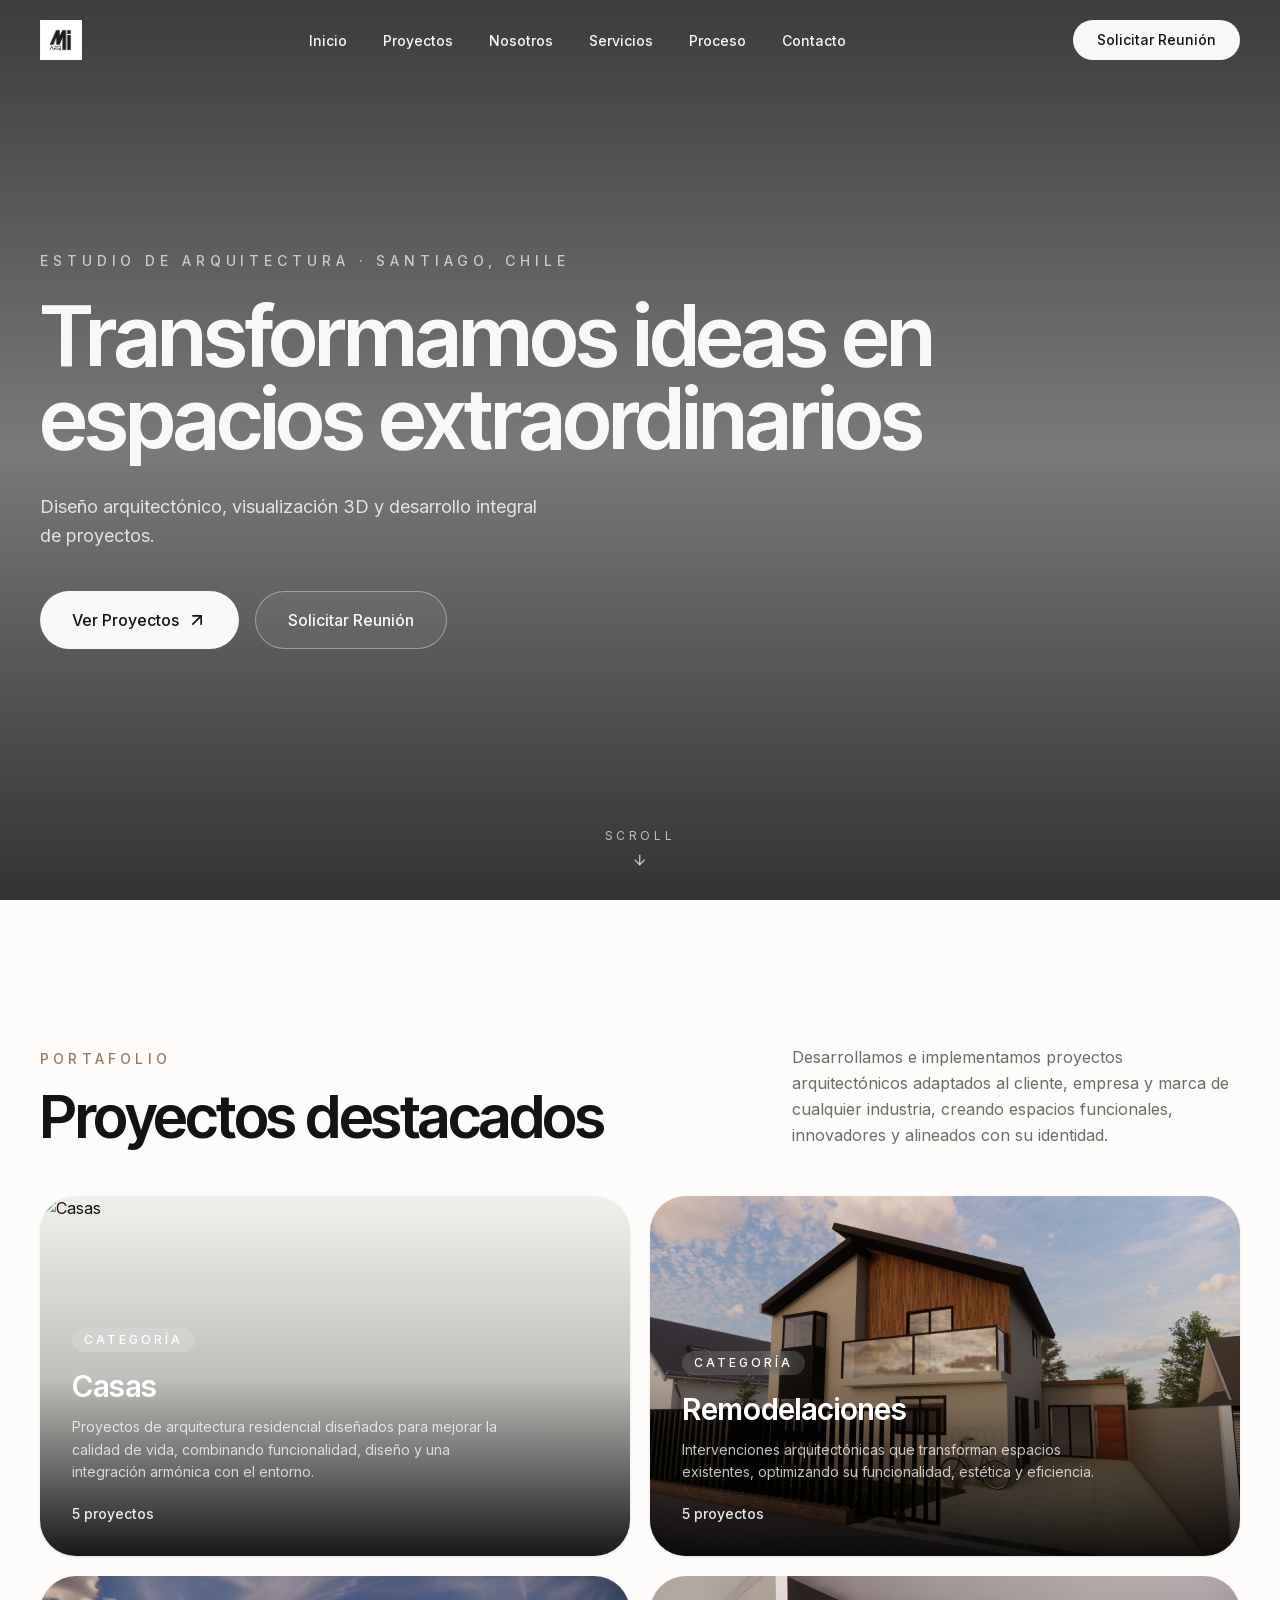
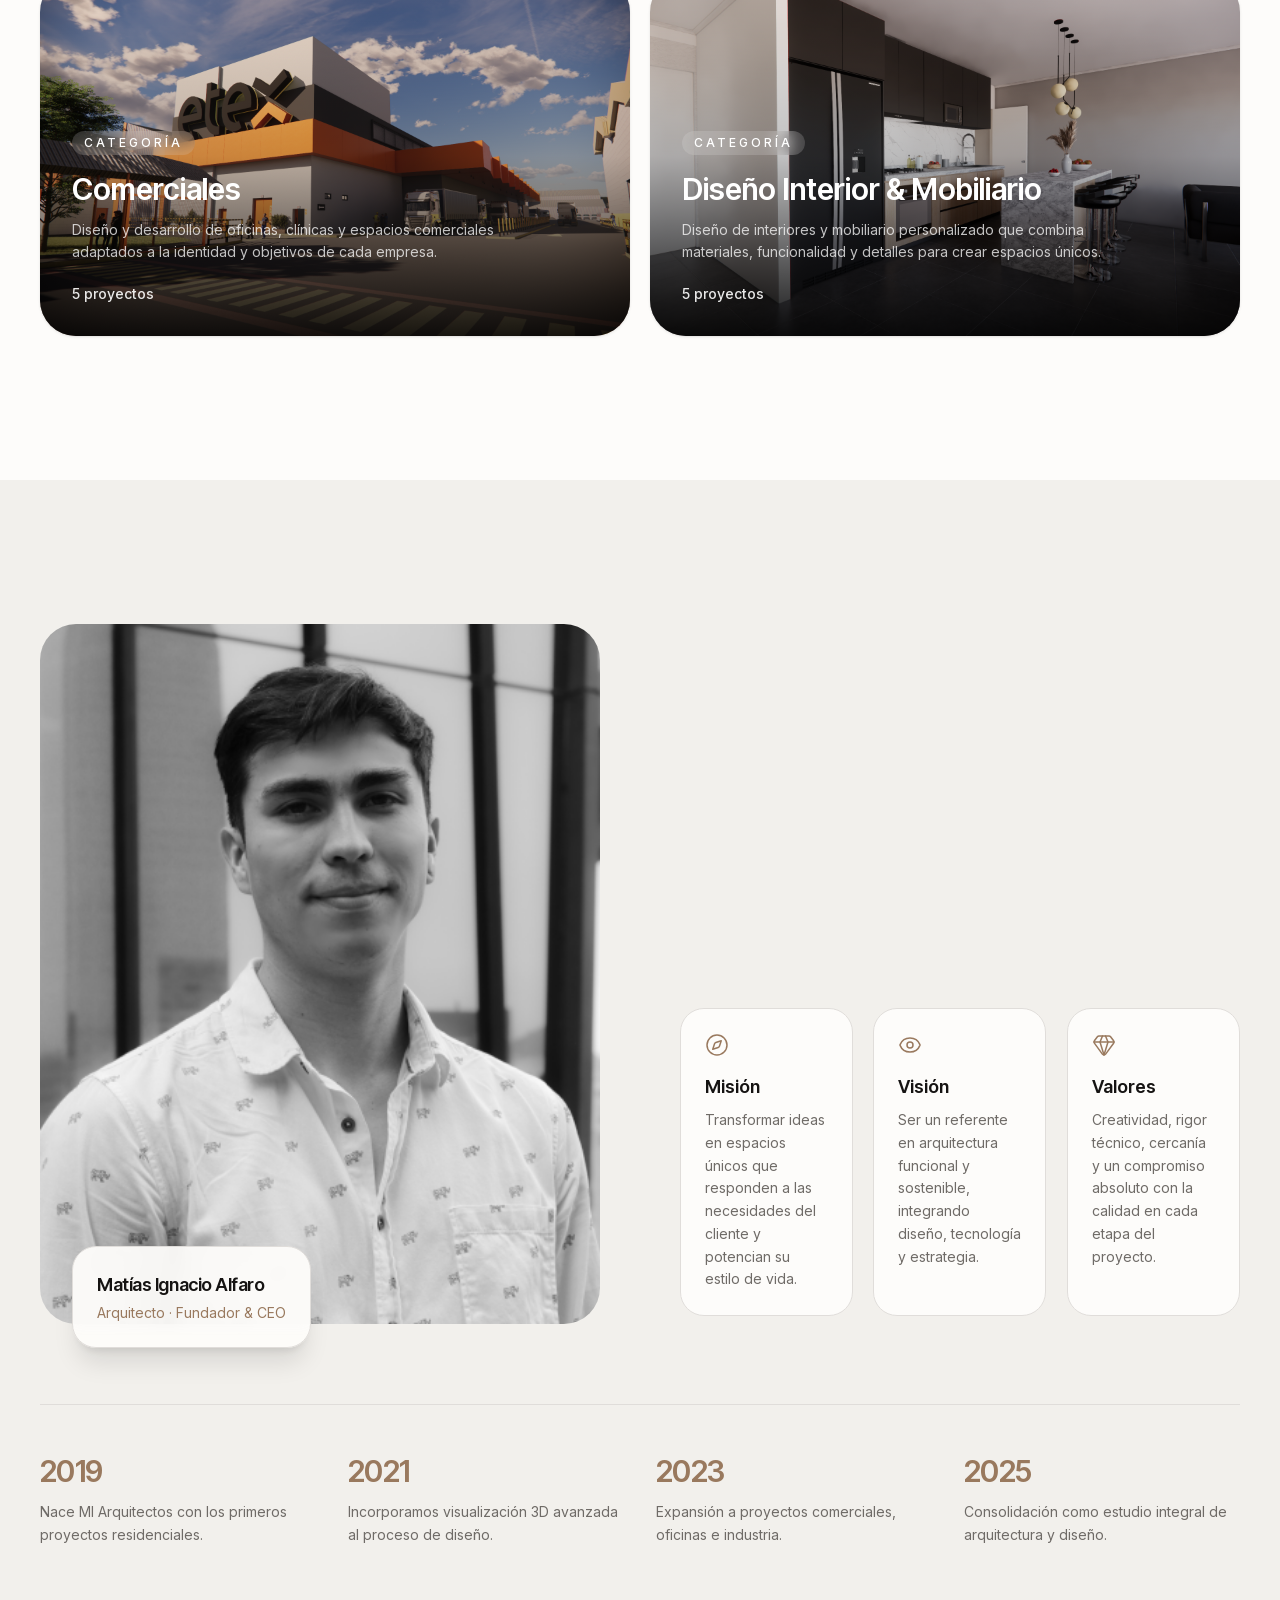
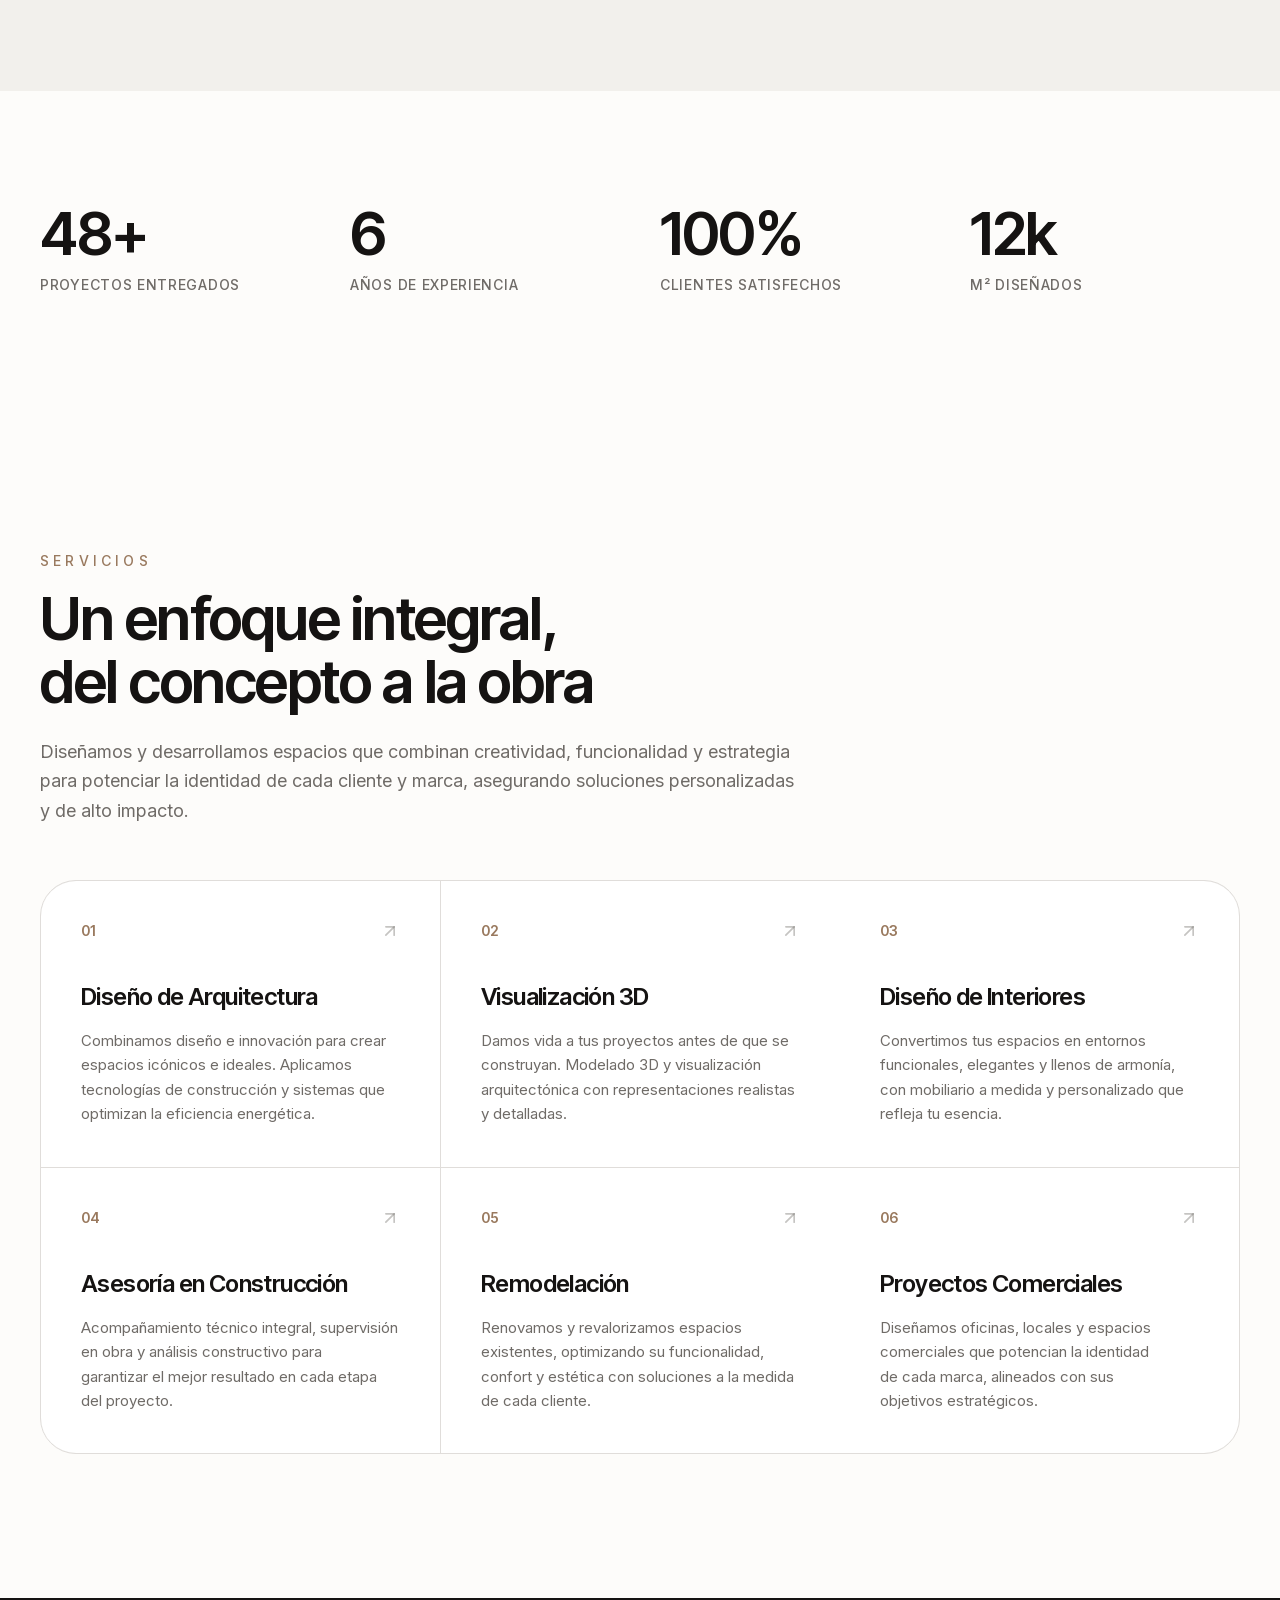
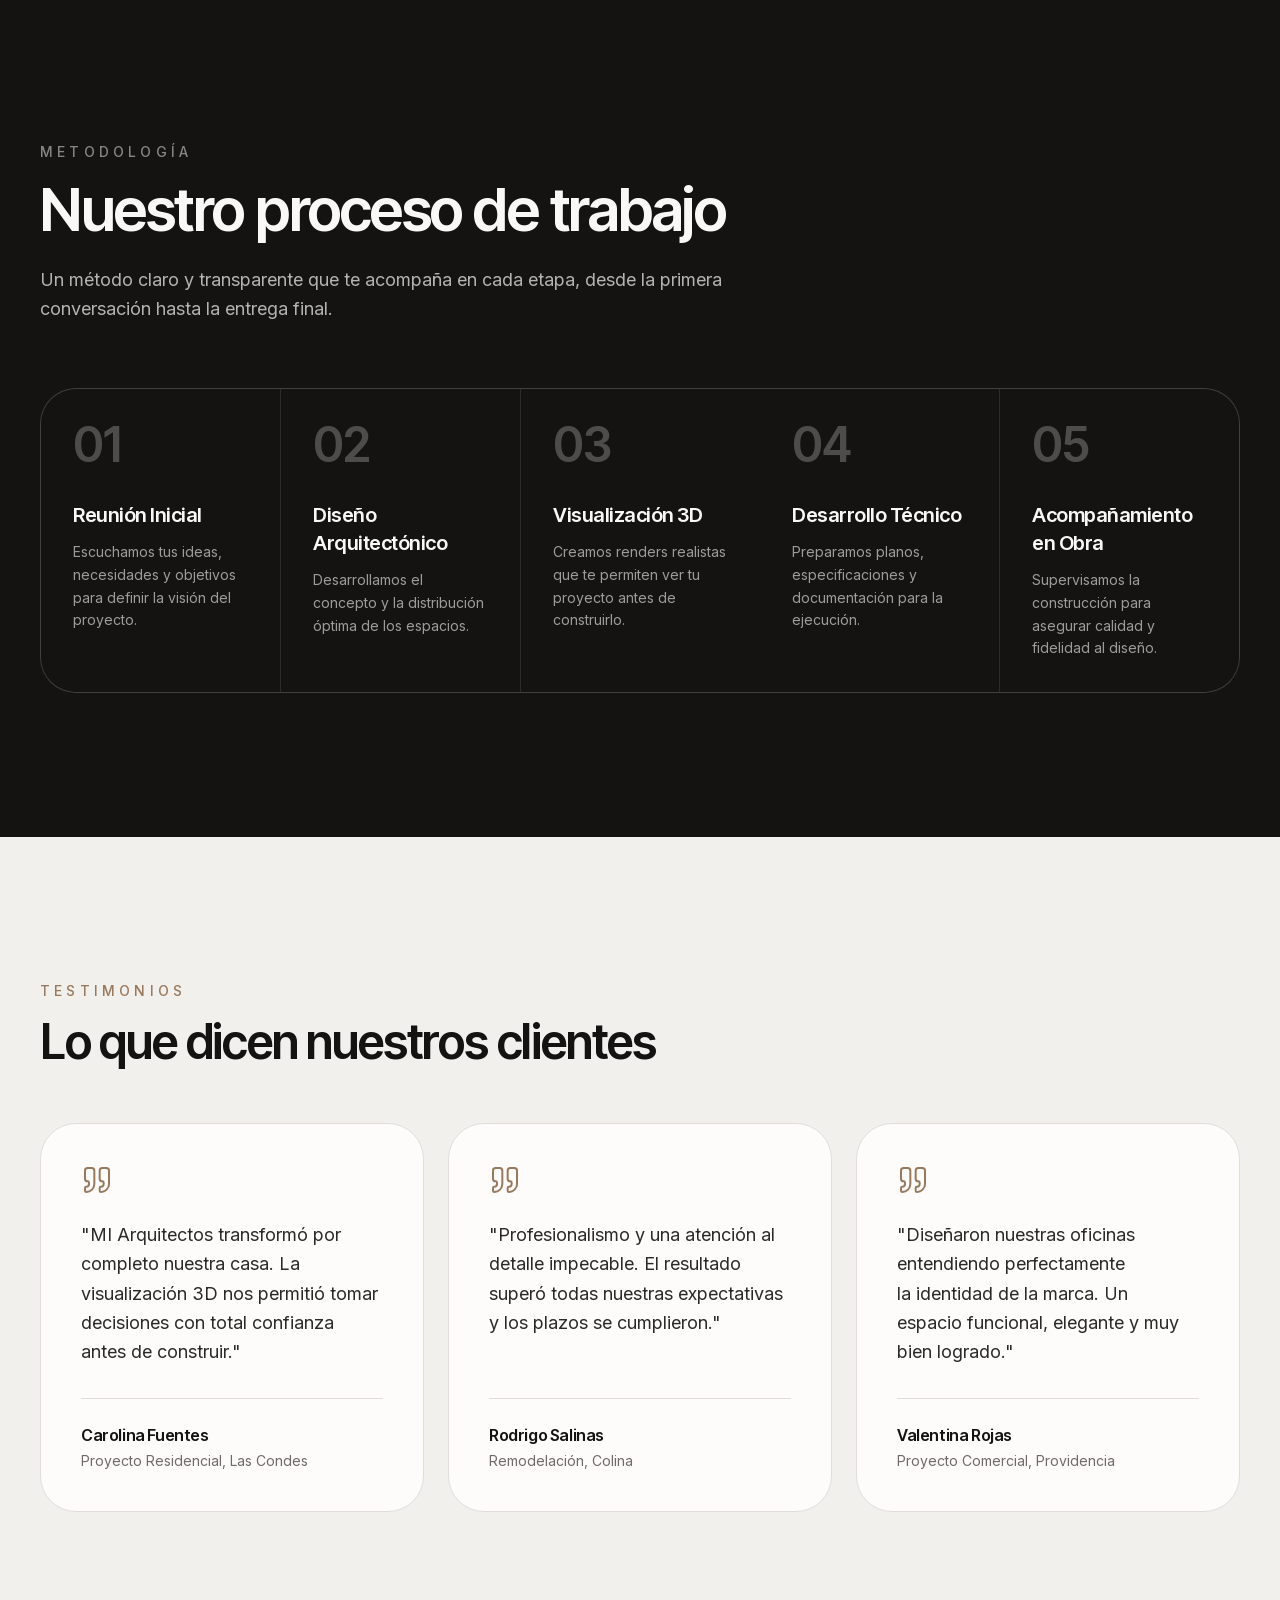
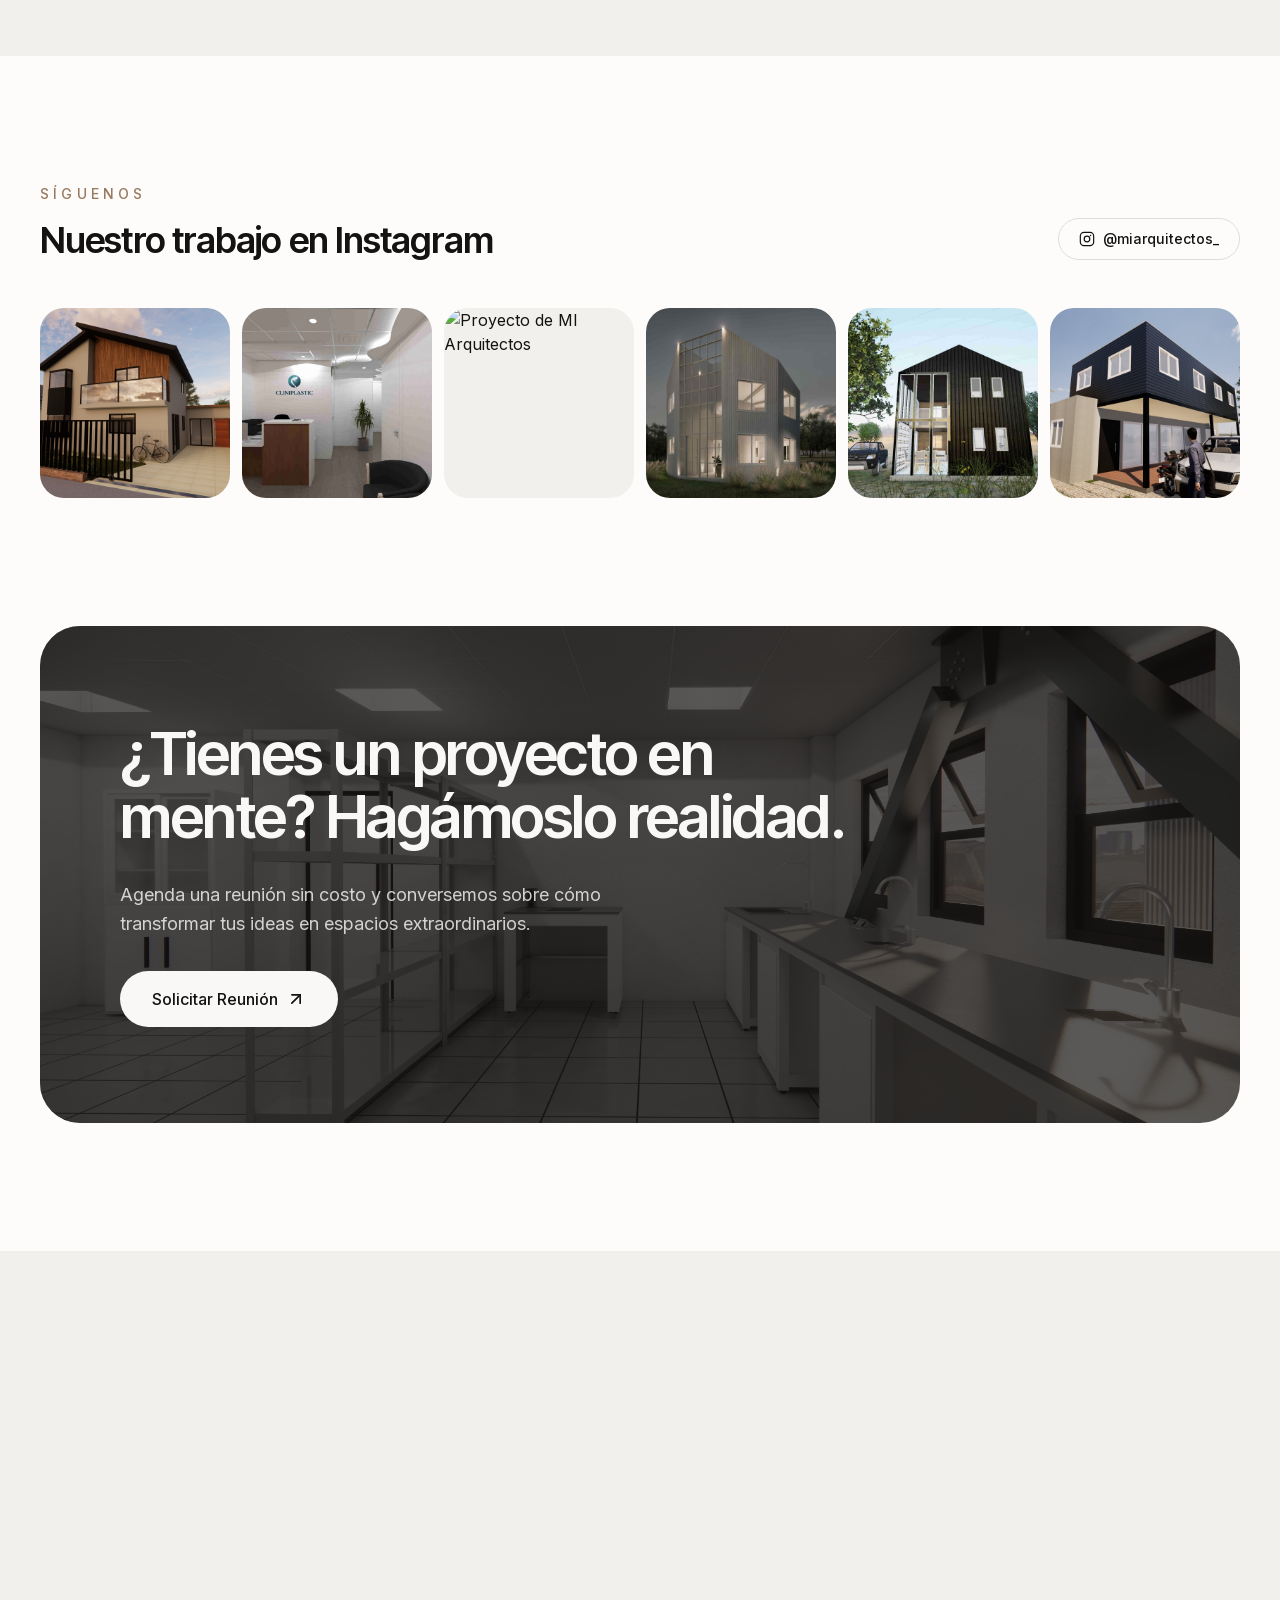
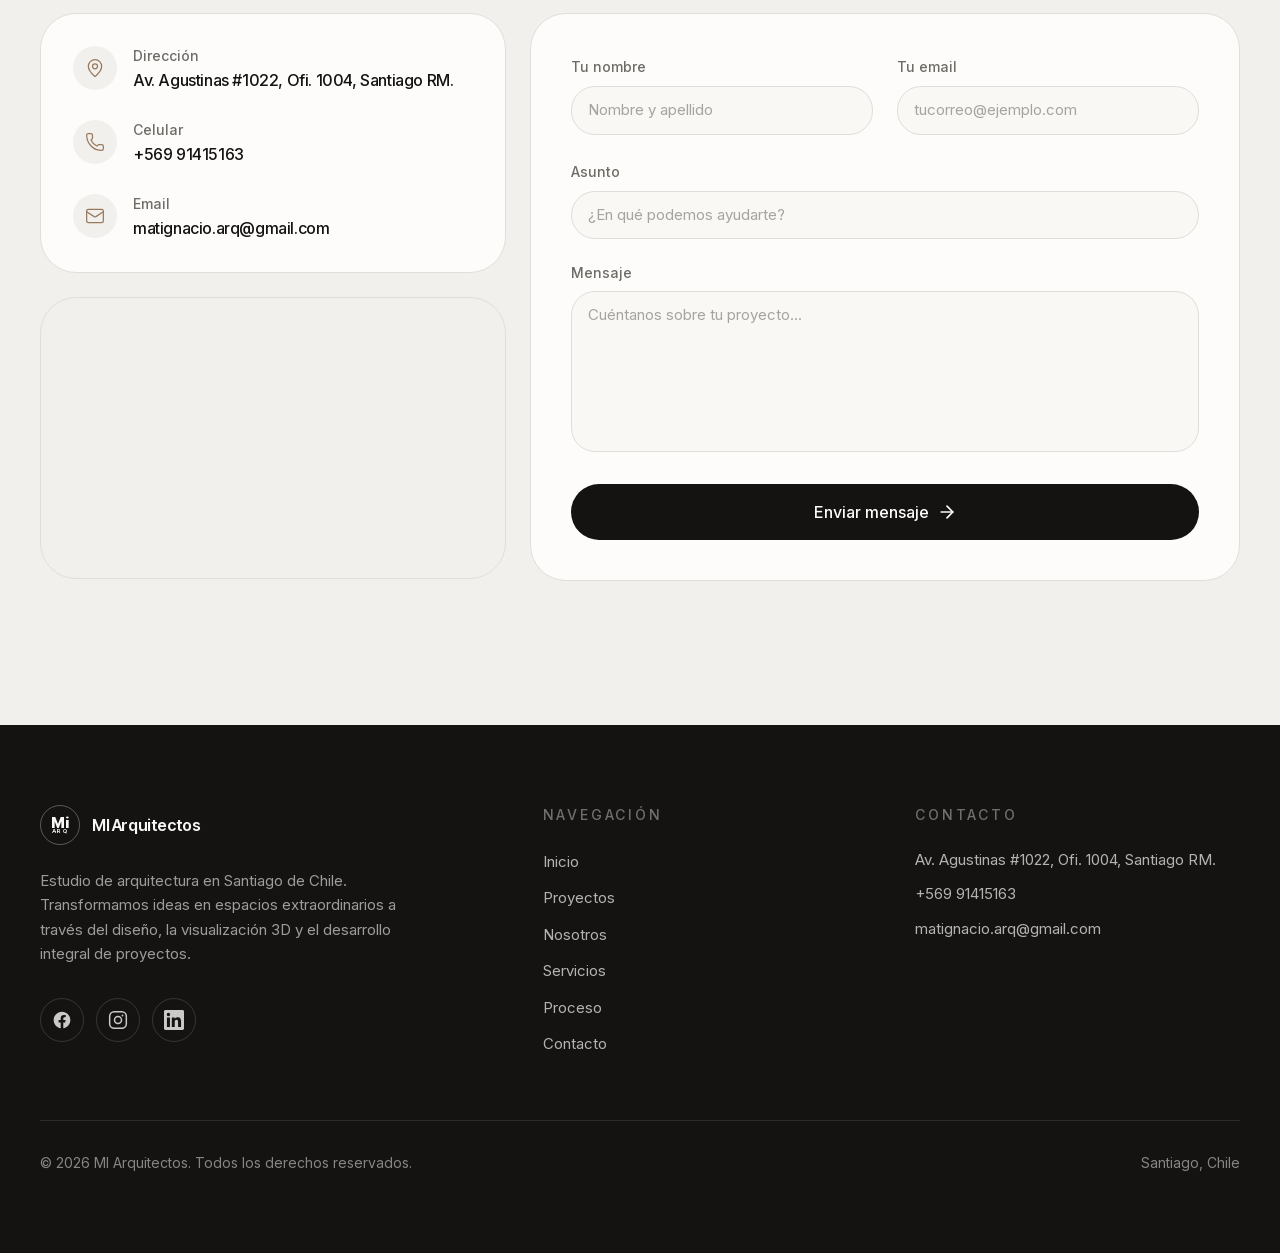
==== index.html @ 51c7fc60 "html" ====
<!DOCTYPE html><html lang="es" class="inter_c15e96cb-module__0bjUvq__variable inter_tight_de2c1803-module__J3wvYq__variable bg-background scroll-smooth"><head><meta charSet="utf-8"/><meta name="viewport" content="width=device-width, initial-scale=1"/><link rel="preload" href="/_next/static/media/83afe278b6a6bb3c-s.p.0q-301v4kxxnr.woff2" as="font" crossorigin="" type="font/woff2"/><link rel="preload" href="/_next/static/media/ab57efd000576a30-s.p.0.xyi-bdzzdcz.woff2" as="font" crossorigin="" type="font/woff2"/><link rel="preload" as="image" href="/images/casas/anteproyecto/render%2001.png"/><link rel="preload" as="image" href="/images/remodelaciones/casamelipilla/Frontis%20Melipilla.png"/><link rel="preload" as="image" href="/images/comerciales-oficinas/remodelacion/vista%20tipo%20003%20(3).png"/><link rel="preload" as="image" href="/images/diseno-interior-moviliario/cocina/07.png"/><link rel="preload" href="/images/matias.png" as="image"/><link rel="preload" href="/images/remodelaciones/casamelipilla/Frontis Melipilla.png" as="image"/><link rel="preload" href="/images/comerciales-oficinas/cliniplastic/3.jpeg" as="image"/><link rel="preload" href="/images/remodelaciones/casalitueche/01.png" as="image"/><link rel="preload" href="/images/comerciales-oficinas/laboratorio/vista 02 color 1.png" as="image"/><link rel="preload" href="/images/casas/casamalalcahuello/r1.jpg" as="image"/><link rel="stylesheet" href="/_next/static/chunks/0xwm6q8_doqsj.css" data-precedence="next"/><link rel="preload" as="script" fetchPriority="low" href="/_next/static/chunks/03q757hpt3301.js"/><script src="/_next/static/chunks/0kp0w4z7lebpa.js" async=""></script><script src="/_next/static/chunks/15.9jdb~4im25.js" async=""></script><script src="/_next/static/chunks/12mz0_._155bq.js" async=""></script><script src="/_next/static/chunks/173qvra~fczs6.js" async=""></script><script src="/_next/static/chunks/turbopack-0y1vzpz9bgde0.js" async=""></script><script src="/_next/static/chunks/0g9qkcnu6zh5f.js" async=""></script><script src="/_next/static/chunks/14xdthwga5u9i.js" async=""></script><script src="/_next/static/chunks/16rt7m72-jteg.js" async=""></script><script src="/_next/static/chunks/14ze14c707r3..js" async=""></script><link rel="preload" href="/images/casas/casalaestrella/2.jpg" as="image"/><link rel="preload" href="/images/casas/casamostazal/28.jpg" as="image"/><meta name="next-size-adjust" content=""/><meta name="theme-color" content="#0e0e0d"/><meta name="color-scheme" content="light"/><title>MI Arquitectos | Diseño arquitectónico y visualización 3D</title><meta name="description" content="Estudio de arquitectura en Santiago de Chile. Transformamos ideas en espacios extraordinarios: diseño arquitectónico, visualización 3D y desarrollo integral de proyectos residenciales y comerciales."/><meta name="author" content="MI Arquitectos"/><meta name="generator" content="v0.app"/><meta name="keywords" content="arquitectura,diseño arquitectónico,visualización 3D,diseño de interiores,remodelación,Santiago,Chile,MI Arquitectos"/><meta property="og:title" content="MI Arquitectos | Diseño arquitectónico y visualización 3D"/><meta property="og:description" content="Transformamos ideas en espacios extraordinarios. Diseño arquitectónico, visualización 3D y desarrollo integral de proyectos."/><meta property="og:site_name" content="MI Arquitectos"/><meta property="og:locale" content="es_CL"/><meta property="og:type" content="website"/><meta name="twitter:card" content="summary"/><meta name="twitter:title" content="MI Arquitectos | Diseño arquitectónico y visualización 3D"/><meta name="twitter:description" content="Transformamos ideas en espacios extraordinarios. Diseño arquitectónico, visualización 3D y desarrollo integral de proyectos."/><link rel="icon" href="/favicon.ico?favicon.144h--.t6-vyy.ico" sizes="48x48" type="image/x-icon"/><link rel="icon" href="/icon.jpg"/><script src="/_next/static/chunks/03~yq9q893hmn.js" noModule=""></script></head><body class="antialiased font-sans"><div hidden=""><!--$--><!--/$--></div><header class="fixed inset-x-0 top-0 z-50 transition-all duration-500 bg-transparent"><nav class="mx-auto flex h-20 max-w-7xl items-center justify-between px-6 lg:px-10"><a href="/#inicio" aria-label="MI Arquitectos - Inicio"><img alt="logo-img" loading="lazy" width="42" height="22" decoding="async" data-nimg="1" style="color:transparent" src="/images/logo.jpg"/></a><ul class="hidden items-center gap-9 lg:flex"><li><a href="/#inicio" class="text-sm font-medium transition-colors hover:text-primary text-primary-foreground">Inicio</a></li><li><a href="/#proyectos" class="text-sm font-medium transition-colors hover:text-primary text-primary-foreground">Proyectos</a></li><li><a href="/#nosotros" class="text-sm font-medium transition-colors hover:text-primary text-primary-foreground">Nosotros</a></li><li><a href="/#servicios" class="text-sm font-medium transition-colors hover:text-primary text-primary-foreground">Servicios</a></li><li><a href="/#proceso" class="text-sm font-medium transition-colors hover:text-primary text-primary-foreground">Proceso</a></li><li><a href="/#contacto" class="text-sm font-medium transition-colors hover:text-primary text-primary-foreground">Contacto</a></li></ul><a href="/#contacto" class="hidden rounded-full px-6 py-2.5 text-sm font-medium transition-all duration-300 lg:inline-flex hover:scale-[1.03] bg-primary-foreground text-foreground hover:bg-primary-foreground/90">Solicitar Reunión</a><button type="button" aria-label="Abrir menú" aria-expanded="false" class="inline-flex h-11 w-11 items-center justify-center rounded-full transition-colors lg:hidden text-foreground"><svg xmlns="http://www.w3.org/2000/svg" width="24" height="24" viewBox="0 0 24 24" fill="none" stroke="currentColor" stroke-width="2" stroke-linecap="round" stroke-linejoin="round" class="lucide lucide-menu h-6 w-6" aria-hidden="true"><path d="M4 5h16"></path><path d="M4 12h16"></path><path d="M4 19h16"></path></svg></button></nav><div class="fixed inset-0 top-20 z-40 origin-top bg-background transition-all duration-500 lg:hidden pointer-events-none opacity-0"><ul class="flex flex-col gap-2 px-6 pt-8"><li><a href="/#inicio" class="block border-b border-border py-4 font-display text-3xl font-medium tracking-tight text-foreground" style="transition-delay:0ms">Inicio</a></li><li><a href="/#proyectos" class="block border-b border-border py-4 font-display text-3xl font-medium tracking-tight text-foreground" style="transition-delay:40ms">Proyectos</a></li><li><a href="/#nosotros" class="block border-b border-border py-4 font-display text-3xl font-medium tracking-tight text-foreground" style="transition-delay:80ms">Nosotros</a></li><li><a href="/#servicios" class="block border-b border-border py-4 font-display text-3xl font-medium tracking-tight text-foreground" style="transition-delay:120ms">Servicios</a></li><li><a href="/#proceso" class="block border-b border-border py-4 font-display text-3xl font-medium tracking-tight text-foreground" style="transition-delay:160ms">Proceso</a></li><li><a href="/#contacto" class="block border-b border-border py-4 font-display text-3xl font-medium tracking-tight text-foreground" style="transition-delay:200ms">Contacto</a></li></ul><div class="px-6 pt-8"><a href="#contacto" class="inline-flex w-full items-center justify-center rounded-full bg-foreground px-6 py-4 text-base font-medium text-background">Solicitar Reunión</a></div></div></header><main><section id="inicio" class="relative flex min-h-screen items-center overflow-hidden"><div class="absolute inset-0"><video src="/images/video/clip.mp4" class="h-full w-full origin-center object-cover animate-kenburns" autoPlay="" muted="" loop="" playsInline="" preload="auto">Tu navegador no soporta la reproducción de video.</video><div class="absolute inset-0 bg-gradient-to-b from-black/70 via-black/40 to-black/75"></div><div class="absolute inset-0 bg-black/20"></div></div><div class="relative z-10 mx-auto w-full max-w-7xl px-6 lg:px-10"><div class="max-w-4xl"><p class="animate-fade-up text-sm font-medium uppercase tracking-[0.35em] text-primary-foreground/70 [animation-delay:100ms]">Estudio de Arquitectura · Santiago, Chile</p><h1 class="mt-6 animate-fade-up font-display text-5xl font-semibold leading-[0.98] tracking-tight text-primary-foreground text-balance [animation-delay:220ms] sm:text-6xl md:text-7xl lg:text-[5.25rem]">Transformamos ideas en espacios extraordinarios</h1><p class="mt-8 max-w-xl animate-fade-up text-lg leading-relaxed text-primary-foreground/85 text-pretty [animation-delay:360ms]">Diseño arquitectónico, visualización 3D y desarrollo integral de proyectos.</p><div class="mt-10 flex animate-fade-up flex-col gap-4 sm:flex-row [animation-delay:480ms]"><a href="#proyectos" class="group inline-flex items-center justify-center gap-2 rounded-full bg-primary-foreground px-8 py-4 text-base font-medium text-foreground transition-all duration-300 hover:scale-[1.03] hover:bg-primary-foreground/90">Ver Proyectos<svg xmlns="http://www.w3.org/2000/svg" width="24" height="24" viewBox="0 0 24 24" fill="none" stroke="currentColor" stroke-width="2" stroke-linecap="round" stroke-linejoin="round" class="lucide lucide-arrow-up-right h-5 w-5 transition-transform duration-300 group-hover:translate-x-0.5 group-hover:-translate-y-0.5" aria-hidden="true"><path d="M7 7h10v10"></path><path d="M7 17 17 7"></path></svg></a><a href="#contacto" class="inline-flex items-center justify-center gap-2 rounded-full border border-primary-foreground/40 bg-white/5 px-8 py-4 text-base font-medium text-primary-foreground backdrop-blur-sm transition-all duration-300 hover:scale-[1.03] hover:bg-white/10">Solicitar Reunión</a></div></div></div><a href="#proyectos" aria-label="Desplazar a proyectos" class="absolute bottom-8 left-1/2 z-10 hidden -translate-x-1/2 flex-col items-center gap-2 text-primary-foreground/70 md:flex"><span class="text-xs uppercase tracking-[0.3em]">Scroll</span><svg xmlns="http://www.w3.org/2000/svg" width="24" height="24" viewBox="0 0 24 24" fill="none" stroke="currentColor" stroke-width="2" stroke-linecap="round" stroke-linejoin="round" class="lucide lucide-arrow-down h-4 w-4 animate-soft-bounce" aria-hidden="true"><path d="M12 5v14"></path><path d="m19 12-7 7-7-7"></path></svg></a></section><section id="proyectos" class="bg-background py-24 lg:py-36"><div class="mx-auto max-w-7xl px-6 lg:px-10"><div class="reveal flex flex-col gap-6 md:flex-row md:items-end md:justify-between" style="transition-delay:0ms"><div><p class="text-sm font-medium uppercase tracking-[0.3em] text-wood">Portafolio</p><h2 class="mt-4 max-w-2xl font-display text-4xl font-semibold leading-[1.05] tracking-tight text-balance sm:text-5xl lg:text-6xl">Proyectos destacados</h2></div><p class="max-w-md text-base leading-relaxed text-muted-foreground text-pretty">Desarrollamos e implementamos proyectos arquitectónicos adaptados al cliente, empresa y marca de cualquier industria, creando espacios funcionales, innovadores y alineados con su identidad.</p></div><div class="mt-12 grid grid-cols-1 gap-5 md:grid-cols-2"><article class="reveal" style="transition-delay:0ms"><a class="group relative flex min-h-[360px] overflow-hidden rounded-3xl bg-muted shadow-sm transition-all duration-500 hover:-translate-y-1 hover:shadow-2xl" href="/proyectos/casas/"><div class="absolute inset-0"><img src="/images/casas/anteproyecto/render%2001.png" alt="Casas" class="h-full w-full object-cover transition-transform duration-[900ms] ease-out group-hover:scale-105"/><div class="absolute inset-0 bg-gradient-to-t from-black/90 via-black/20 to-transparent"></div></div><div class="relative mt-auto flex w-full items-end justify-between gap-6 p-8"><div class="max-w-md"><span class="inline-flex rounded-full bg-white/15 px-3 py-1 text-xs font-medium uppercase tracking-[0.25em] text-white backdrop-blur-sm">Categoría</span><h3 class="mt-4 font-display text-3xl font-semibold text-white">Casas</h3><p class="mt-3 text-sm leading-relaxed text-white/75">Proyectos de arquitectura residencial diseñados para mejorar la calidad de vida, combinando funcionalidad, diseño y una integración armónica con el entorno.</p><p class="mt-5 text-sm font-medium text-white/90">5<!-- --> proyectos</p></div><span class="flex h-12 w-12 shrink-0 items-center justify-center rounded-full bg-white/15 text-white opacity-0 backdrop-blur-sm transition-all duration-500 group-hover:scale-100 group-hover:opacity-100"><svg xmlns="http://www.w3.org/2000/svg" width="24" height="24" viewBox="0 0 24 24" fill="none" stroke="currentColor" stroke-width="2" stroke-linecap="round" stroke-linejoin="round" class="lucide lucide-arrow-up-right h-5 w-5" aria-hidden="true"><path d="M7 7h10v10"></path><path d="M7 17 17 7"></path></svg></span></div></a></article><article class="reveal" style="transition-delay:100ms"><a class="group relative flex min-h-[360px] overflow-hidden rounded-3xl bg-muted shadow-sm transition-all duration-500 hover:-translate-y-1 hover:shadow-2xl" href="/proyectos/remodelacion/"><div class="absolute inset-0"><img src="/images/remodelaciones/casamelipilla/Frontis%20Melipilla.png" alt="Remodelaciones" class="h-full w-full object-cover transition-transform duration-[900ms] ease-out group-hover:scale-105"/><div class="absolute inset-0 bg-gradient-to-t from-black/90 via-black/20 to-transparent"></div></div><div class="relative mt-auto flex w-full items-end justify-between gap-6 p-8"><div class="max-w-md"><span class="inline-flex rounded-full bg-white/15 px-3 py-1 text-xs font-medium uppercase tracking-[0.25em] text-white backdrop-blur-sm">Categoría</span><h3 class="mt-4 font-display text-3xl font-semibold text-white">Remodelaciones</h3><p class="mt-3 text-sm leading-relaxed text-white/75">Intervenciones arquitectónicas que transforman espacios existentes, optimizando su funcionalidad, estética y eficiencia.</p><p class="mt-5 text-sm font-medium text-white/90">5<!-- --> proyectos</p></div><span class="flex h-12 w-12 shrink-0 items-center justify-center rounded-full bg-white/15 text-white opacity-0 backdrop-blur-sm transition-all duration-500 group-hover:scale-100 group-hover:opacity-100"><svg xmlns="http://www.w3.org/2000/svg" width="24" height="24" viewBox="0 0 24 24" fill="none" stroke="currentColor" stroke-width="2" stroke-linecap="round" stroke-linejoin="round" class="lucide lucide-arrow-up-right h-5 w-5" aria-hidden="true"><path d="M7 7h10v10"></path><path d="M7 17 17 7"></path></svg></span></div></a></article><article class="reveal" style="transition-delay:0ms"><a class="group relative flex min-h-[360px] overflow-hidden rounded-3xl bg-muted shadow-sm transition-all duration-500 hover:-translate-y-1 hover:shadow-2xl" href="/proyectos/comerciales/"><div class="absolute inset-0"><img src="/images/comerciales-oficinas/remodelacion/vista%20tipo%20003%20(3).png" alt="Comerciales" class="h-full w-full object-cover transition-transform duration-[900ms] ease-out group-hover:scale-105"/><div class="absolute inset-0 bg-gradient-to-t from-black/90 via-black/20 to-transparent"></div></div><div class="relative mt-auto flex w-full items-end justify-between gap-6 p-8"><div class="max-w-md"><span class="inline-flex rounded-full bg-white/15 px-3 py-1 text-xs font-medium uppercase tracking-[0.25em] text-white backdrop-blur-sm">Categoría</span><h3 class="mt-4 font-display text-3xl font-semibold text-white">Comerciales</h3><p class="mt-3 text-sm leading-relaxed text-white/75">Diseño y desarrollo de oficinas, clínicas y espacios comerciales adaptados a la identidad y objetivos de cada empresa.</p><p class="mt-5 text-sm font-medium text-white/90">5<!-- --> proyectos</p></div><span class="flex h-12 w-12 shrink-0 items-center justify-center rounded-full bg-white/15 text-white opacity-0 backdrop-blur-sm transition-all duration-500 group-hover:scale-100 group-hover:opacity-100"><svg xmlns="http://www.w3.org/2000/svg" width="24" height="24" viewBox="0 0 24 24" fill="none" stroke="currentColor" stroke-width="2" stroke-linecap="round" stroke-linejoin="round" class="lucide lucide-arrow-up-right h-5 w-5" aria-hidden="true"><path d="M7 7h10v10"></path><path d="M7 17 17 7"></path></svg></span></div></a></article><article class="reveal" style="transition-delay:100ms"><a class="group relative flex min-h-[360px] overflow-hidden rounded-3xl bg-muted shadow-sm transition-all duration-500 hover:-translate-y-1 hover:shadow-2xl" href="/proyectos/interiores/"><div class="absolute inset-0"><img src="/images/diseno-interior-moviliario/cocina/07.png" alt="Diseño Interior &amp; Mobiliario" class="h-full w-full object-cover transition-transform duration-[900ms] ease-out group-hover:scale-105"/><div class="absolute inset-0 bg-gradient-to-t from-black/90 via-black/20 to-transparent"></div></div><div class="relative mt-auto flex w-full items-end justify-between gap-6 p-8"><div class="max-w-md"><span class="inline-flex rounded-full bg-white/15 px-3 py-1 text-xs font-medium uppercase tracking-[0.25em] text-white backdrop-blur-sm">Categoría</span><h3 class="mt-4 font-display text-3xl font-semibold text-white">Diseño Interior &amp; Mobiliario</h3><p class="mt-3 text-sm leading-relaxed text-white/75">Diseño de interiores y mobiliario personalizado que combina materiales, funcionalidad y detalles para crear espacios únicos.</p><p class="mt-5 text-sm font-medium text-white/90">5<!-- --> proyectos</p></div><span class="flex h-12 w-12 shrink-0 items-center justify-center rounded-full bg-white/15 text-white opacity-0 backdrop-blur-sm transition-all duration-500 group-hover:scale-100 group-hover:opacity-100"><svg xmlns="http://www.w3.org/2000/svg" width="24" height="24" viewBox="0 0 24 24" fill="none" stroke="currentColor" stroke-width="2" stroke-linecap="round" stroke-linejoin="round" class="lucide lucide-arrow-up-right h-5 w-5" aria-hidden="true"><path d="M7 7h10v10"></path><path d="M7 17 17 7"></path></svg></span></div></a></article></div></div></section><section id="nosotros" class="bg-secondary py-24 lg:py-36"><div class="mx-auto max-w-7xl px-6 lg:px-10"><div class="grid gap-14 lg:grid-cols-2 lg:gap-20"><div class="reveal relative" style="transition-delay:0ms"><div class="relative overflow-hidden rounded-3xl"><img src="/images/matias.png" alt="Matías Ignacio Alfaro, Arquitecto y fundador de MI Arquitectos" class="aspect-[4/5] w-full object-cover"/></div><div class="absolute -bottom-6 left-6 right-6 rounded-2xl border border-border bg-background/95 p-6 shadow-xl backdrop-blur-sm sm:left-8 sm:right-auto sm:max-w-xs"><p class="font-display text-lg font-semibold tracking-tight">Matías Ignacio Alfaro</p><p class="mt-1 text-sm text-wood">Arquitecto · Fundador &amp; CEO</p></div></div><div class="flex flex-col justify-center"><div class="reveal" style="transition-delay:0ms"><p class="text-sm font-medium uppercase tracking-[0.3em] text-wood">Sobre nosotros</p><h2 class="mt-4 font-display text-4xl font-semibold leading-[1.05] tracking-tight text-balance sm:text-5xl">Diseño con propósito, ejecutado con precisión</h2><p class="mt-6 text-lg leading-relaxed text-muted-foreground text-pretty">En MI Arquitectos transformamos ideas en espacios únicos que no solo responden a las necesidades del cliente, sino que también potencian su estilo de vida. Nos especializamos en diseño de vivienda, espacios comerciales, oficinas y diseño de ambientes, ofreciendo un acompañamiento integral en cada etapa del proyecto, desde la conceptualización hasta la construcción.</p></div><div class="mt-10 grid gap-5 sm:grid-cols-3"><div class="reveal rounded-2xl border border-border bg-background p-6" style="transition-delay:0ms"><svg xmlns="http://www.w3.org/2000/svg" width="24" height="24" viewBox="0 0 24 24" fill="none" stroke="currentColor" stroke-width="1.5" stroke-linecap="round" stroke-linejoin="round" class="lucide lucide-compass h-6 w-6 text-wood" aria-hidden="true"><circle cx="12" cy="12" r="10"></circle><path d="m16.24 7.76-1.804 5.411a2 2 0 0 1-1.265 1.265L7.76 16.24l1.804-5.411a2 2 0 0 1 1.265-1.265z"></path></svg><h3 class="mt-4 font-display text-lg font-semibold">Misión</h3><p class="mt-2 text-sm leading-relaxed text-muted-foreground">Transformar ideas en espacios únicos que responden a las necesidades del cliente y potencian su estilo de vida.</p></div><div class="reveal rounded-2xl border border-border bg-background p-6" style="transition-delay:90ms"><svg xmlns="http://www.w3.org/2000/svg" width="24" height="24" viewBox="0 0 24 24" fill="none" stroke="currentColor" stroke-width="1.5" stroke-linecap="round" stroke-linejoin="round" class="lucide lucide-eye h-6 w-6 text-wood" aria-hidden="true"><path d="M2.062 12.348a1 1 0 0 1 0-.696 10.75 10.75 0 0 1 19.876 0 1 1 0 0 1 0 .696 10.75 10.75 0 0 1-19.876 0"></path><circle cx="12" cy="12" r="3"></circle></svg><h3 class="mt-4 font-display text-lg font-semibold">Visión</h3><p class="mt-2 text-sm leading-relaxed text-muted-foreground">Ser un referente en arquitectura funcional y sostenible, integrando diseño, tecnología y estrategia.</p></div><div class="reveal rounded-2xl border border-border bg-background p-6" style="transition-delay:180ms"><svg xmlns="http://www.w3.org/2000/svg" width="24" height="24" viewBox="0 0 24 24" fill="none" stroke="currentColor" stroke-width="1.5" stroke-linecap="round" stroke-linejoin="round" class="lucide lucide-gem h-6 w-6 text-wood" aria-hidden="true"><path d="M10.5 3 8 9l4 13 4-13-2.5-6"></path><path d="M17 3a2 2 0 0 1 1.6.8l3 4a2 2 0 0 1 .013 2.382l-7.99 10.986a2 2 0 0 1-3.247 0l-7.99-10.986A2 2 0 0 1 2.4 7.8l2.998-3.997A2 2 0 0 1 7 3z"></path><path d="M2 9h20"></path></svg><h3 class="mt-4 font-display text-lg font-semibold">Valores</h3><p class="mt-2 text-sm leading-relaxed text-muted-foreground">Creatividad, rigor técnico, cercanía y un compromiso absoluto con la calidad en cada etapa del proyecto.</p></div></div></div></div><div class="reveal mt-20 border-t border-border pt-12" style="transition-delay:0ms"><div class="grid gap-8 sm:grid-cols-2 lg:grid-cols-4"><div class="reveal relative" style="transition-delay:0ms"><span class="font-display text-3xl font-semibold tracking-tight text-wood">2019</span><p class="mt-3 text-sm leading-relaxed text-muted-foreground">Nace MI Arquitectos con los primeros proyectos residenciales.</p></div><div class="reveal relative" style="transition-delay:90ms"><span class="font-display text-3xl font-semibold tracking-tight text-wood">2021</span><p class="mt-3 text-sm leading-relaxed text-muted-foreground">Incorporamos visualización 3D avanzada al proceso de diseño.</p></div><div class="reveal relative" style="transition-delay:180ms"><span class="font-display text-3xl font-semibold tracking-tight text-wood">2023</span><p class="mt-3 text-sm leading-relaxed text-muted-foreground">Expansión a proyectos comerciales, oficinas e industria.</p></div><div class="reveal relative" style="transition-delay:270ms"><span class="font-display text-3xl font-semibold tracking-tight text-wood">2025</span><p class="mt-3 text-sm leading-relaxed text-muted-foreground">Consolidación como estudio integral de arquitectura y diseño.</p></div></div></div></div></section><section class="bg-background py-20 lg:py-28"><div class="mx-auto max-w-7xl px-6 lg:px-10"><div class="grid grid-cols-2 gap-10 lg:grid-cols-4"><div class="reveal text-center lg:text-left" style="transition-delay:0ms"><p class="font-display text-5xl font-semibold tracking-tight sm:text-6xl"><span>0<!-- -->+</span></p><p class="mt-3 text-sm font-medium uppercase tracking-wider text-muted-foreground">Proyectos entregados</p></div><div class="reveal text-center lg:text-left" style="transition-delay:90ms"><p class="font-display text-5xl font-semibold tracking-tight sm:text-6xl"><span>0</span></p><p class="mt-3 text-sm font-medium uppercase tracking-wider text-muted-foreground">Años de experiencia</p></div><div class="reveal text-center lg:text-left" style="transition-delay:180ms"><p class="font-display text-5xl font-semibold tracking-tight sm:text-6xl"><span>0<!-- -->%</span></p><p class="mt-3 text-sm font-medium uppercase tracking-wider text-muted-foreground">Clientes satisfechos</p></div><div class="reveal text-center lg:text-left" style="transition-delay:270ms"><p class="font-display text-5xl font-semibold tracking-tight sm:text-6xl"><span>0<!-- -->k</span></p><p class="mt-3 text-sm font-medium uppercase tracking-wider text-muted-foreground">m² diseñados</p></div></div></div></section><section id="servicios" class="bg-background py-24 lg:py-36"><div class="mx-auto max-w-7xl px-6 lg:px-10"><div class="reveal max-w-3xl" style="transition-delay:0ms"><p class="text-sm font-medium uppercase tracking-[0.3em] text-wood">Servicios</p><h2 class="mt-4 font-display text-4xl font-semibold leading-[1.05] tracking-tight text-balance sm:text-5xl lg:text-6xl">Un enfoque integral, del concepto a la obra</h2><p class="mt-6 text-lg leading-relaxed text-muted-foreground text-pretty">Diseñamos y desarrollamos espacios que combinan creatividad, funcionalidad y estrategia para potenciar la identidad de cada cliente y marca, asegurando soluciones personalizadas y de alto impacto.</p></div><div class="mt-14 grid gap-px overflow-hidden rounded-3xl border border-border bg-border sm:grid-cols-2 lg:grid-cols-3"><article class="reveal group relative flex flex-col bg-card p-8 transition-colors duration-500 hover:bg-secondary lg:p-10" style="transition-delay:0ms"><div class="flex items-start justify-between"><span class="font-display text-sm font-semibold text-wood">01</span><svg xmlns="http://www.w3.org/2000/svg" width="24" height="24" viewBox="0 0 24 24" fill="none" stroke="currentColor" stroke-width="2" stroke-linecap="round" stroke-linejoin="round" class="lucide lucide-arrow-up-right h-5 w-5 text-muted-foreground/40 transition-all duration-500 group-hover:-translate-y-1 group-hover:translate-x-1 group-hover:text-foreground" aria-hidden="true"><path d="M7 7h10v10"></path><path d="M7 17 17 7"></path></svg></div><h3 class="mt-10 font-display text-2xl font-semibold tracking-tight text-balance">Diseño de Arquitectura</h3><p class="mt-4 text-[15px] leading-relaxed text-muted-foreground text-pretty">Combinamos diseño e innovación para crear espacios icónicos e ideales. Aplicamos tecnologías de construcción y sistemas que optimizan la eficiencia energética.</p></article><article class="reveal group relative flex flex-col bg-card p-8 transition-colors duration-500 hover:bg-secondary lg:p-10" style="transition-delay:90ms"><div class="flex items-start justify-between"><span class="font-display text-sm font-semibold text-wood">02</span><svg xmlns="http://www.w3.org/2000/svg" width="24" height="24" viewBox="0 0 24 24" fill="none" stroke="currentColor" stroke-width="2" stroke-linecap="round" stroke-linejoin="round" class="lucide lucide-arrow-up-right h-5 w-5 text-muted-foreground/40 transition-all duration-500 group-hover:-translate-y-1 group-hover:translate-x-1 group-hover:text-foreground" aria-hidden="true"><path d="M7 7h10v10"></path><path d="M7 17 17 7"></path></svg></div><h3 class="mt-10 font-display text-2xl font-semibold tracking-tight text-balance">Visualización 3D</h3><p class="mt-4 text-[15px] leading-relaxed text-muted-foreground text-pretty">Damos vida a tus proyectos antes de que se construyan. Modelado 3D y visualización arquitectónica con representaciones realistas y detalladas.</p></article><article class="reveal group relative flex flex-col bg-card p-8 transition-colors duration-500 hover:bg-secondary lg:p-10" style="transition-delay:180ms"><div class="flex items-start justify-between"><span class="font-display text-sm font-semibold text-wood">03</span><svg xmlns="http://www.w3.org/2000/svg" width="24" height="24" viewBox="0 0 24 24" fill="none" stroke="currentColor" stroke-width="2" stroke-linecap="round" stroke-linejoin="round" class="lucide lucide-arrow-up-right h-5 w-5 text-muted-foreground/40 transition-all duration-500 group-hover:-translate-y-1 group-hover:translate-x-1 group-hover:text-foreground" aria-hidden="true"><path d="M7 7h10v10"></path><path d="M7 17 17 7"></path></svg></div><h3 class="mt-10 font-display text-2xl font-semibold tracking-tight text-balance">Diseño de Interiores</h3><p class="mt-4 text-[15px] leading-relaxed text-muted-foreground text-pretty">Convertimos tus espacios en entornos funcionales, elegantes y llenos de armonía, con mobiliario a medida y personalizado que refleja tu esencia.</p></article><article class="reveal group relative flex flex-col bg-card p-8 transition-colors duration-500 hover:bg-secondary lg:p-10" style="transition-delay:0ms"><div class="flex items-start justify-between"><span class="font-display text-sm font-semibold text-wood">04</span><svg xmlns="http://www.w3.org/2000/svg" width="24" height="24" viewBox="0 0 24 24" fill="none" stroke="currentColor" stroke-width="2" stroke-linecap="round" stroke-linejoin="round" class="lucide lucide-arrow-up-right h-5 w-5 text-muted-foreground/40 transition-all duration-500 group-hover:-translate-y-1 group-hover:translate-x-1 group-hover:text-foreground" aria-hidden="true"><path d="M7 7h10v10"></path><path d="M7 17 17 7"></path></svg></div><h3 class="mt-10 font-display text-2xl font-semibold tracking-tight text-balance">Asesoría en Construcción</h3><p class="mt-4 text-[15px] leading-relaxed text-muted-foreground text-pretty">Acompañamiento técnico integral, supervisión en obra y análisis constructivo para garantizar el mejor resultado en cada etapa del proyecto.</p></article><article class="reveal group relative flex flex-col bg-card p-8 transition-colors duration-500 hover:bg-secondary lg:p-10" style="transition-delay:90ms"><div class="flex items-start justify-between"><span class="font-display text-sm font-semibold text-wood">05</span><svg xmlns="http://www.w3.org/2000/svg" width="24" height="24" viewBox="0 0 24 24" fill="none" stroke="currentColor" stroke-width="2" stroke-linecap="round" stroke-linejoin="round" class="lucide lucide-arrow-up-right h-5 w-5 text-muted-foreground/40 transition-all duration-500 group-hover:-translate-y-1 group-hover:translate-x-1 group-hover:text-foreground" aria-hidden="true"><path d="M7 7h10v10"></path><path d="M7 17 17 7"></path></svg></div><h3 class="mt-10 font-display text-2xl font-semibold tracking-tight text-balance">Remodelación</h3><p class="mt-4 text-[15px] leading-relaxed text-muted-foreground text-pretty">Renovamos y revalorizamos espacios existentes, optimizando su funcionalidad, confort y estética con soluciones a la medida de cada cliente.</p></article><article class="reveal group relative flex flex-col bg-card p-8 transition-colors duration-500 hover:bg-secondary lg:p-10" style="transition-delay:180ms"><div class="flex items-start justify-between"><span class="font-display text-sm font-semibold text-wood">06</span><svg xmlns="http://www.w3.org/2000/svg" width="24" height="24" viewBox="0 0 24 24" fill="none" stroke="currentColor" stroke-width="2" stroke-linecap="round" stroke-linejoin="round" class="lucide lucide-arrow-up-right h-5 w-5 text-muted-foreground/40 transition-all duration-500 group-hover:-translate-y-1 group-hover:translate-x-1 group-hover:text-foreground" aria-hidden="true"><path d="M7 7h10v10"></path><path d="M7 17 17 7"></path></svg></div><h3 class="mt-10 font-display text-2xl font-semibold tracking-tight text-balance">Proyectos Comerciales</h3><p class="mt-4 text-[15px] leading-relaxed text-muted-foreground text-pretty">Diseñamos oficinas, locales y espacios comerciales que potencian la identidad de cada marca, alineados con sus objetivos estratégicos.</p></article></div></div></section><section id="proceso" class="relative overflow-hidden bg-foreground py-24 text-primary-foreground lg:py-36"><div class="mx-auto max-w-7xl px-6 lg:px-10"><div class="reveal max-w-3xl" style="transition-delay:0ms"><p class="text-sm font-medium uppercase tracking-[0.3em] text-primary-foreground/50">Metodología</p><h2 class="mt-4 font-display text-4xl font-semibold leading-[1.05] tracking-tight text-balance sm:text-5xl lg:text-6xl">Nuestro proceso de trabajo</h2><p class="mt-6 text-lg leading-relaxed text-primary-foreground/70 text-pretty">Un método claro y transparente que te acompaña en cada etapa, desde la primera conversación hasta la entrega final.</p></div><div class="mt-16 grid gap-px overflow-hidden rounded-3xl border border-white/10 bg-white/10 md:grid-cols-2 lg:grid-cols-5"><div class="reveal group flex flex-col bg-foreground p-8 transition-colors duration-500 hover:bg-white/[0.04]" style="transition-delay:0ms"><span class="font-display text-5xl font-semibold tracking-tight text-primary-foreground/25 transition-colors duration-500 group-hover:text-wood">01</span><h3 class="mt-8 font-display text-xl font-semibold tracking-tight">Reunión Inicial</h3><p class="mt-3 text-sm leading-relaxed text-primary-foreground/60">Escuchamos tus ideas, necesidades y objetivos para definir la visión del proyecto.</p></div><div class="reveal group flex flex-col bg-foreground p-8 transition-colors duration-500 hover:bg-white/[0.04]" style="transition-delay:80ms"><span class="font-display text-5xl font-semibold tracking-tight text-primary-foreground/25 transition-colors duration-500 group-hover:text-wood">02</span><h3 class="mt-8 font-display text-xl font-semibold tracking-tight">Diseño Arquitectónico</h3><p class="mt-3 text-sm leading-relaxed text-primary-foreground/60">Desarrollamos el concepto y la distribución óptima de los espacios.</p></div><div class="reveal group flex flex-col bg-foreground p-8 transition-colors duration-500 hover:bg-white/[0.04]" style="transition-delay:160ms"><span class="font-display text-5xl font-semibold tracking-tight text-primary-foreground/25 transition-colors duration-500 group-hover:text-wood">03</span><h3 class="mt-8 font-display text-xl font-semibold tracking-tight">Visualización 3D</h3><p class="mt-3 text-sm leading-relaxed text-primary-foreground/60">Creamos renders realistas que te permiten ver tu proyecto antes de construirlo.</p></div><div class="reveal group flex flex-col bg-foreground p-8 transition-colors duration-500 hover:bg-white/[0.04]" style="transition-delay:240ms"><span class="font-display text-5xl font-semibold tracking-tight text-primary-foreground/25 transition-colors duration-500 group-hover:text-wood">04</span><h3 class="mt-8 font-display text-xl font-semibold tracking-tight">Desarrollo Técnico</h3><p class="mt-3 text-sm leading-relaxed text-primary-foreground/60">Preparamos planos, especificaciones y documentación para la ejecución.</p></div><div class="reveal group flex flex-col bg-foreground p-8 transition-colors duration-500 hover:bg-white/[0.04]" style="transition-delay:320ms"><span class="font-display text-5xl font-semibold tracking-tight text-primary-foreground/25 transition-colors duration-500 group-hover:text-wood">05</span><h3 class="mt-8 font-display text-xl font-semibold tracking-tight">Acompañamiento en Obra</h3><p class="mt-3 text-sm leading-relaxed text-primary-foreground/60">Supervisamos la construcción para asegurar calidad y fidelidad al diseño.</p></div></div></div></section><section class="bg-secondary py-24 lg:py-36"><div class="mx-auto max-w-7xl px-6 lg:px-10"><div class="reveal max-w-3xl" style="transition-delay:0ms"><p class="text-sm font-medium uppercase tracking-[0.3em] text-wood">Testimonios</p><h2 class="mt-4 font-display text-4xl font-semibold leading-[1.05] tracking-tight text-balance sm:text-5xl">Lo que dicen nuestros clientes</h2></div><div class="mt-14 grid gap-6 lg:grid-cols-3"><article class="reveal flex flex-col rounded-3xl border border-border bg-background p-8 lg:p-10" style="transition-delay:0ms"><svg xmlns="http://www.w3.org/2000/svg" width="24" height="24" viewBox="0 0 24 24" fill="none" stroke="currentColor" stroke-width="1.5" stroke-linecap="round" stroke-linejoin="round" class="lucide lucide-quote h-8 w-8 text-wood" aria-hidden="true"><path d="M16 3a2 2 0 0 0-2 2v6a2 2 0 0 0 2 2 1 1 0 0 1 1 1v1a2 2 0 0 1-2 2 1 1 0 0 0-1 1v2a1 1 0 0 0 1 1 6 6 0 0 0 6-6V5a2 2 0 0 0-2-2z"></path><path d="M5 3a2 2 0 0 0-2 2v6a2 2 0 0 0 2 2 1 1 0 0 1 1 1v1a2 2 0 0 1-2 2 1 1 0 0 0-1 1v2a1 1 0 0 0 1 1 6 6 0 0 0 6-6V5a2 2 0 0 0-2-2z"></path></svg><p class="mt-6 flex-1 text-lg leading-relaxed text-foreground/90 text-pretty">&quot;<!-- -->MI Arquitectos transformó por completo nuestra casa. La visualización 3D nos permitió tomar decisiones con total confianza antes de construir.<!-- -->&quot;</p><div class="mt-8 border-t border-border pt-6"><p class="font-display font-semibold tracking-tight">Carolina Fuentes</p><p class="mt-1 text-sm text-muted-foreground">Proyecto Residencial, Las Condes</p></div></article><article class="reveal flex flex-col rounded-3xl border border-border bg-background p-8 lg:p-10" style="transition-delay:100ms"><svg xmlns="http://www.w3.org/2000/svg" width="24" height="24" viewBox="0 0 24 24" fill="none" stroke="currentColor" stroke-width="1.5" stroke-linecap="round" stroke-linejoin="round" class="lucide lucide-quote h-8 w-8 text-wood" aria-hidden="true"><path d="M16 3a2 2 0 0 0-2 2v6a2 2 0 0 0 2 2 1 1 0 0 1 1 1v1a2 2 0 0 1-2 2 1 1 0 0 0-1 1v2a1 1 0 0 0 1 1 6 6 0 0 0 6-6V5a2 2 0 0 0-2-2z"></path><path d="M5 3a2 2 0 0 0-2 2v6a2 2 0 0 0 2 2 1 1 0 0 1 1 1v1a2 2 0 0 1-2 2 1 1 0 0 0-1 1v2a1 1 0 0 0 1 1 6 6 0 0 0 6-6V5a2 2 0 0 0-2-2z"></path></svg><p class="mt-6 flex-1 text-lg leading-relaxed text-foreground/90 text-pretty">&quot;<!-- -->Profesionalismo y una atención al detalle impecable. El resultado superó todas nuestras expectativas y los plazos se cumplieron.<!-- -->&quot;</p><div class="mt-8 border-t border-border pt-6"><p class="font-display font-semibold tracking-tight">Rodrigo Salinas</p><p class="mt-1 text-sm text-muted-foreground">Remodelación, Colina</p></div></article><article class="reveal flex flex-col rounded-3xl border border-border bg-background p-8 lg:p-10" style="transition-delay:200ms"><svg xmlns="http://www.w3.org/2000/svg" width="24" height="24" viewBox="0 0 24 24" fill="none" stroke="currentColor" stroke-width="1.5" stroke-linecap="round" stroke-linejoin="round" class="lucide lucide-quote h-8 w-8 text-wood" aria-hidden="true"><path d="M16 3a2 2 0 0 0-2 2v6a2 2 0 0 0 2 2 1 1 0 0 1 1 1v1a2 2 0 0 1-2 2 1 1 0 0 0-1 1v2a1 1 0 0 0 1 1 6 6 0 0 0 6-6V5a2 2 0 0 0-2-2z"></path><path d="M5 3a2 2 0 0 0-2 2v6a2 2 0 0 0 2 2 1 1 0 0 1 1 1v1a2 2 0 0 1-2 2 1 1 0 0 0-1 1v2a1 1 0 0 0 1 1 6 6 0 0 0 6-6V5a2 2 0 0 0-2-2z"></path></svg><p class="mt-6 flex-1 text-lg leading-relaxed text-foreground/90 text-pretty">&quot;<!-- -->Diseñaron nuestras oficinas entendiendo perfectamente la identidad de la marca. Un espacio funcional, elegante y muy bien logrado.<!-- -->&quot;</p><div class="mt-8 border-t border-border pt-6"><p class="font-display font-semibold tracking-tight">Valentina Rojas</p><p class="mt-1 text-sm text-muted-foreground">Proyecto Comercial, Providencia</p></div></article></div></div></section><section class="bg-background py-24 lg:py-32"><div class="mx-auto max-w-7xl px-6 lg:px-10"><div class="reveal flex flex-col items-start justify-between gap-6 sm:flex-row sm:items-end" style="transition-delay:0ms"><div><p class="text-sm font-medium uppercase tracking-[0.3em] text-wood">Síguenos</p><h2 class="mt-4 font-display text-3xl font-semibold tracking-tight text-balance sm:text-4xl">Nuestro trabajo en Instagram</h2></div><a href="https://www.instagram.com/miarquitectos_/" target="_blank" rel="noopener noreferrer" class="inline-flex items-center gap-2 rounded-full border border-border px-5 py-2.5 text-sm font-medium transition-colors hover:border-foreground/40"><svg viewBox="0 0 24 24" fill="none" stroke="currentColor" stroke-width="1.8" stroke-linecap="round" stroke-linejoin="round" aria-hidden="true" class="h-4 w-4"><rect x="2" y="2" width="20" height="20" rx="5.5"></rect><circle cx="12" cy="12" r="4.2"></circle><circle cx="17.4" cy="6.6" r="1.1" fill="currentColor" stroke="none"></circle></svg>@miarquitectos_</a></div><div class="mt-12 grid grid-cols-2 gap-3 sm:grid-cols-3 lg:grid-cols-6"><a href="https://www.instagram.com/p/DPTWAfeDv8j/?img_index=1" target="_blank" rel="noopener noreferrer" aria-label="Ver publicación en Instagram"><div class="reveal group relative aspect-square overflow-hidden rounded-2xl bg-muted" style="transition-delay:0ms"><img src="/images/remodelaciones/casamelipilla/Frontis Melipilla.png" alt="Proyecto de MI Arquitectos" class="h-full w-full object-cover transition-transform duration-700 group-hover:scale-110"/><div class="absolute inset-0 flex items-center justify-center bg-foreground/0 transition-colors duration-500 group-hover:bg-foreground/40"><svg viewBox="0 0 24 24" fill="none" stroke="currentColor" stroke-width="1.8" stroke-linecap="round" stroke-linejoin="round" aria-hidden="true" class="h-6 w-6 text-white opacity-0 transition-opacity duration-500 group-hover:opacity-100"><rect x="2" y="2" width="20" height="20" rx="5.5"></rect><circle cx="12" cy="12" r="4.2"></circle><circle cx="17.4" cy="6.6" r="1.1" fill="currentColor" stroke="none"></circle></svg></div></div></a><a href="https://www.instagram.com/miarquitectos_/p/DV2I92kDv1l/" target="_blank" rel="noopener noreferrer" aria-label="Ver publicación en Instagram"><div class="reveal group relative aspect-square overflow-hidden rounded-2xl bg-muted" style="transition-delay:60ms"><img src="/images/comerciales-oficinas/cliniplastic/3.jpeg" alt="Proyecto de MI Arquitectos" class="h-full w-full object-cover transition-transform duration-700 group-hover:scale-110"/><div class="absolute inset-0 flex items-center justify-center bg-foreground/0 transition-colors duration-500 group-hover:bg-foreground/40"><svg viewBox="0 0 24 24" fill="none" stroke="currentColor" stroke-width="1.8" stroke-linecap="round" stroke-linejoin="round" aria-hidden="true" class="h-6 w-6 text-white opacity-0 transition-opacity duration-500 group-hover:opacity-100"><rect x="2" y="2" width="20" height="20" rx="5.5"></rect><circle cx="12" cy="12" r="4.2"></circle><circle cx="17.4" cy="6.6" r="1.1" fill="currentColor" stroke="none"></circle></svg></div></div></a><a href="https://www.instagram.com/p/DPXduAtjhUh/?img_index=1" target="_blank" rel="noopener noreferrer" aria-label="Ver publicación en Instagram"><div class="reveal group relative aspect-square overflow-hidden rounded-2xl bg-muted" style="transition-delay:120ms"><img src="/images/remodelaciones/casalitueche/01.png" alt="Proyecto de MI Arquitectos" class="h-full w-full object-cover transition-transform duration-700 group-hover:scale-110"/><div class="absolute inset-0 flex items-center justify-center bg-foreground/0 transition-colors duration-500 group-hover:bg-foreground/40"><svg viewBox="0 0 24 24" fill="none" stroke="currentColor" stroke-width="1.8" stroke-linecap="round" stroke-linejoin="round" aria-hidden="true" class="h-6 w-6 text-white opacity-0 transition-opacity duration-500 group-hover:opacity-100"><rect x="2" y="2" width="20" height="20" rx="5.5"></rect><circle cx="12" cy="12" r="4.2"></circle><circle cx="17.4" cy="6.6" r="1.1" fill="currentColor" stroke="none"></circle></svg></div></div></a><a href="https://www.instagram.com/p/DHy8od2JPtd/?img_index=1" target="_blank" rel="noopener noreferrer" aria-label="Ver publicación en Instagram"><div class="reveal group relative aspect-square overflow-hidden rounded-2xl bg-muted" style="transition-delay:180ms"><img src="/images/casas/casamalalcahuello/r1.jpg" alt="Proyecto de MI Arquitectos" class="h-full w-full object-cover transition-transform duration-700 group-hover:scale-110"/><div class="absolute inset-0 flex items-center justify-center bg-foreground/0 transition-colors duration-500 group-hover:bg-foreground/40"><svg viewBox="0 0 24 24" fill="none" stroke="currentColor" stroke-width="1.8" stroke-linecap="round" stroke-linejoin="round" aria-hidden="true" class="h-6 w-6 text-white opacity-0 transition-opacity duration-500 group-hover:opacity-100"><rect x="2" y="2" width="20" height="20" rx="5.5"></rect><circle cx="12" cy="12" r="4.2"></circle><circle cx="17.4" cy="6.6" r="1.1" fill="currentColor" stroke="none"></circle></svg></div></div></a><a href="https://www.instagram.com/p/DHm2tKdOi4j/?img_index=1" target="_blank" rel="noopener noreferrer" aria-label="Ver publicación en Instagram"><div class="reveal group relative aspect-square overflow-hidden rounded-2xl bg-muted" style="transition-delay:240ms"><img src="/images/casas/casalaestrella/2.jpg" alt="Proyecto de MI Arquitectos" class="h-full w-full object-cover transition-transform duration-700 group-hover:scale-110"/><div class="absolute inset-0 flex items-center justify-center bg-foreground/0 transition-colors duration-500 group-hover:bg-foreground/40"><svg viewBox="0 0 24 24" fill="none" stroke="currentColor" stroke-width="1.8" stroke-linecap="round" stroke-linejoin="round" aria-hidden="true" class="h-6 w-6 text-white opacity-0 transition-opacity duration-500 group-hover:opacity-100"><rect x="2" y="2" width="20" height="20" rx="5.5"></rect><circle cx="12" cy="12" r="4.2"></circle><circle cx="17.4" cy="6.6" r="1.1" fill="currentColor" stroke="none"></circle></svg></div></div></a><a href="https://www.instagram.com/p/DHtuMxYOPs7/?img_index=1" target="_blank" rel="noopener noreferrer" aria-label="Ver publicación en Instagram"><div class="reveal group relative aspect-square overflow-hidden rounded-2xl bg-muted" style="transition-delay:300ms"><img src="/images/casas/casamostazal/28.jpg" alt="Proyecto de MI Arquitectos" class="h-full w-full object-cover transition-transform duration-700 group-hover:scale-110"/><div class="absolute inset-0 flex items-center justify-center bg-foreground/0 transition-colors duration-500 group-hover:bg-foreground/40"><svg viewBox="0 0 24 24" fill="none" stroke="currentColor" stroke-width="1.8" stroke-linecap="round" stroke-linejoin="round" aria-hidden="true" class="h-6 w-6 text-white opacity-0 transition-opacity duration-500 group-hover:opacity-100"><rect x="2" y="2" width="20" height="20" rx="5.5"></rect><circle cx="12" cy="12" r="4.2"></circle><circle cx="17.4" cy="6.6" r="1.1" fill="currentColor" stroke="none"></circle></svg></div></div></a></div></div></section><section class="bg-background pb-24 lg:pb-32"><div class="mx-auto max-w-7xl px-6 lg:px-10"><div class="reveal relative overflow-hidden rounded-[2rem] lg:rounded-[2.5rem]" style="transition-delay:0ms"><img src="/images/comerciales-oficinas/laboratorio/vista 02 color 1.png" alt="Proyecto arquitectónico moderno al atardecer" class="absolute inset-0 h-full w-full object-cover"/><div class="absolute inset-0 bg-foreground/70"></div><div class="relative flex flex-col items-start gap-8 px-8 py-16 sm:px-14 sm:py-24 lg:px-20"><h2 class="max-w-3xl font-display text-4xl font-semibold leading-[1.05] tracking-tight text-primary-foreground text-balance sm:text-5xl lg:text-6xl">¿Tienes un proyecto en mente? Hagámoslo realidad.</h2><p class="max-w-xl text-lg leading-relaxed text-primary-foreground/80 text-pretty">Agenda una reunión sin costo y conversemos sobre cómo transformar tus ideas en espacios extraordinarios.</p><a href="#contacto" class="group inline-flex items-center gap-2 rounded-full bg-primary-foreground px-8 py-4 text-base font-medium text-foreground transition-all duration-300 hover:scale-[1.03]">Solicitar Reunión<svg xmlns="http://www.w3.org/2000/svg" width="24" height="24" viewBox="0 0 24 24" fill="none" stroke="currentColor" stroke-width="2" stroke-linecap="round" stroke-linejoin="round" class="lucide lucide-arrow-up-right h-5 w-5 transition-transform duration-300 group-hover:translate-x-0.5 group-hover:-translate-y-0.5" aria-hidden="true"><path d="M7 7h10v10"></path><path d="M7 17 17 7"></path></svg></a></div></div></div></section><section id="contacto" class="bg-secondary py-24 lg:py-36"><div class="mx-auto max-w-7xl px-6 lg:px-10"><div class="reveal max-w-3xl" style="transition-delay:0ms"><p class="text-sm font-medium uppercase tracking-[0.3em] text-wood">Contacto</p><h2 class="mt-4 font-display text-4xl font-semibold leading-[1.05] tracking-tight text-balance sm:text-5xl lg:text-6xl">Conversemos sobre tu proyecto</h2></div><div class="mt-14 grid gap-6 lg:grid-cols-5"><div class="reveal flex flex-col gap-6 lg:col-span-2" style="transition-delay:0ms"><div class="rounded-3xl border border-border bg-background p-8"><ul class="space-y-7"><li class="flex gap-4"><span class="flex h-11 w-11 shrink-0 items-center justify-center rounded-full bg-secondary text-wood"><svg xmlns="http://www.w3.org/2000/svg" width="24" height="24" viewBox="0 0 24 24" fill="none" stroke="currentColor" stroke-width="1.5" stroke-linecap="round" stroke-linejoin="round" class="lucide lucide-map-pin h-5 w-5" aria-hidden="true"><path d="M20 10c0 4.993-5.539 10.193-7.399 11.799a1 1 0 0 1-1.202 0C9.539 20.193 4 14.993 4 10a8 8 0 0 1 16 0"></path><circle cx="12" cy="10" r="3"></circle></svg></span><div><p class="text-sm font-medium text-muted-foreground">Dirección</p><p class="mt-0.5 font-medium tracking-tight">Av. Agustinas #1022, Ofi. 1004, Santiago RM.</p></div></li><li class="flex gap-4"><span class="flex h-11 w-11 shrink-0 items-center justify-center rounded-full bg-secondary text-wood"><svg xmlns="http://www.w3.org/2000/svg" width="24" height="24" viewBox="0 0 24 24" fill="none" stroke="currentColor" stroke-width="1.5" stroke-linecap="round" stroke-linejoin="round" class="lucide lucide-phone h-5 w-5" aria-hidden="true"><path d="M13.832 16.568a1 1 0 0 0 1.213-.303l.355-.465A2 2 0 0 1 17 15h3a2 2 0 0 1 2 2v3a2 2 0 0 1-2 2A18 18 0 0 1 2 4a2 2 0 0 1 2-2h3a2 2 0 0 1 2 2v3a2 2 0 0 1-.8 1.6l-.468.351a1 1 0 0 0-.292 1.233 14 14 0 0 0 6.392 6.384"></path></svg></span><div><p class="text-sm font-medium text-muted-foreground">Celular</p><a href="tel:+56991415163" class="mt-0.5 block font-medium tracking-tight hover:text-wood">+569 91415163</a></div></li><li class="flex gap-4"><span class="flex h-11 w-11 shrink-0 items-center justify-center rounded-full bg-secondary text-wood"><svg xmlns="http://www.w3.org/2000/svg" width="24" height="24" viewBox="0 0 24 24" fill="none" stroke="currentColor" stroke-width="1.5" stroke-linecap="round" stroke-linejoin="round" class="lucide lucide-mail h-5 w-5" aria-hidden="true"><path d="m22 7-8.991 5.727a2 2 0 0 1-2.009 0L2 7"></path><rect x="2" y="4" width="20" height="16" rx="2"></rect></svg></span><div><p class="text-sm font-medium text-muted-foreground">Email</p><a href="mailto:matignacio.arq@gmail.com" class="mt-0.5 block font-medium tracking-tight hover:text-wood">matignacio.arq@gmail.com</a></div></li></ul></div><div class="overflow-hidden rounded-3xl border border-border"><iframe title="Ubicación de MI Arquitectos en Santiago" src="https://www.google.com/maps?q=Av.%20Agustinas%201022,%20Santiago,%20Chile&amp;output=embed" width="100%" height="280" loading="lazy" referrerPolicy="no-referrer-when-downgrade" class="block w-full grayscale-[0.3]"></iframe></div></div><div class="reveal lg:col-span-3" style="transition-delay:100ms"><form class="flex h-full flex-col rounded-3xl border border-border bg-background p-8 lg:p-10"><div class="grid gap-6 sm:grid-cols-2"><div><label for="name" class="text-sm font-medium text-muted-foreground">Tu nombre</label><input id="name" type="text" required="" placeholder="Nombre y apellido" class="mt-2 w-full rounded-2xl border border-input bg-secondary/40 px-4 py-3 text-[15px] outline-none transition-colors placeholder:text-muted-foreground/60 focus:border-foreground/40 focus:bg-background" name="name"/></div><div><label for="email" class="text-sm font-medium text-muted-foreground">Tu email</label><input id="email" type="email" required="" placeholder="tucorreo@ejemplo.com" class="mt-2 w-full rounded-2xl border border-input bg-secondary/40 px-4 py-3 text-[15px] outline-none transition-colors placeholder:text-muted-foreground/60 focus:border-foreground/40 focus:bg-background" name="email"/></div></div><div class="mt-6"><div><label for="subject" class="text-sm font-medium text-muted-foreground">Asunto</label><input id="subject" type="text" required="" placeholder="¿En qué podemos ayudarte?" class="mt-2 w-full rounded-2xl border border-input bg-secondary/40 px-4 py-3 text-[15px] outline-none transition-colors placeholder:text-muted-foreground/60 focus:border-foreground/40 focus:bg-background" name="subject"/></div></div><div class="mt-6 flex flex-1 flex-col"><label for="mensaje" class="text-sm font-medium text-muted-foreground">Mensaje</label><textarea id="message" name="message" required="" rows="6" placeholder="Cuéntanos sobre tu proyecto..." class="mt-2 w-full flex-1 resize-none rounded-2xl border border-input bg-secondary/40 px-4 py-3 text-[15px] outline-none transition-colors placeholder:text-muted-foreground/60 focus:border-foreground/40 focus:bg-background"></textarea></div><button type="submit" class="group mt-8 inline-flex items-center justify-center gap-2 rounded-full bg-foreground px-8 py-4 text-base font-medium text-background transition-all duration-300 hover:scale-[1.02] disabled:opacity-50">Enviar mensaje<svg xmlns="http://www.w3.org/2000/svg" width="24" height="24" viewBox="0 0 24 24" fill="none" stroke="currentColor" stroke-width="2" stroke-linecap="round" stroke-linejoin="round" class="lucide lucide-arrow-right h-5 w-5 transition-transform duration-300 group-hover:translate-x-1" aria-hidden="true"><path d="M5 12h14"></path><path d="m12 5 7 7-7 7"></path></svg></button></form></div></div></div></section></main><footer class="bg-foreground text-primary-foreground"><div class="mx-auto max-w-7xl px-6 py-16 lg:px-10 lg:py-20"><div class="grid gap-12 lg:grid-cols-[1.4fr_1fr_1fr]"><div><span class="flex items-center gap-3"><span class="flex h-10 w-10 flex-col items-center justify-center rounded-full border leading-none border-primary-foreground/30 text-primary-foreground" aria-hidden="true"><span class="font-display text-[15px] font-extrabold tracking-tight -mb-0.5">Mi</span><span class="text-[6px] font-semibold tracking-[0.25em]">ARQ</span></span><span class="font-display text-base font-semibold tracking-tight text-primary-foreground">MI Arquitectos</span></span><p class="mt-6 max-w-sm text-[15px] leading-relaxed text-primary-foreground/60 text-pretty">Estudio de arquitectura en Santiago de Chile. Transformamos ideas en espacios extraordinarios a través del diseño, la visualización 3D y el desarrollo integral de proyectos.</p><div class="mt-8 flex gap-3"><a href="https://web.facebook.com/profile.php?id=100085673843982&amp;locale=es_LA" target="_blank" rel="noopener noreferrer" aria-label="Facebook" class="flex h-11 w-11 items-center justify-center rounded-full border border-white/15 text-primary-foreground/80 transition-colors hover:border-white/40 hover:text-primary-foreground"><svg viewBox="0 0 24 24" fill="currentColor" aria-hidden="true" class="h-5 w-5"><path d="M22 12.06C22 6.5 17.52 2 12 2S2 6.5 2 12.06c0 5 3.66 9.15 8.44 9.94v-7.03H7.9v-2.9h2.54V9.85c0-2.52 1.49-3.9 3.77-3.9 1.09 0 2.24.19 2.24.19v2.47h-1.26c-1.24 0-1.63.78-1.63 1.57v1.88h2.78l-.44 2.9h-2.34V22c4.78-.79 8.44-4.94 8.44-9.94Z"></path></svg></a><a href="https://www.instagram.com/miarquitectos_/" target="_blank" rel="noopener noreferrer" aria-label="Instagram" class="flex h-11 w-11 items-center justify-center rounded-full border border-white/15 text-primary-foreground/80 transition-colors hover:border-white/40 hover:text-primary-foreground"><svg viewBox="0 0 24 24" fill="none" stroke="currentColor" stroke-width="1.8" stroke-linecap="round" stroke-linejoin="round" aria-hidden="true" class="h-5 w-5"><rect x="2" y="2" width="20" height="20" rx="5.5"></rect><circle cx="12" cy="12" r="4.2"></circle><circle cx="17.4" cy="6.6" r="1.1" fill="currentColor" stroke="none"></circle></svg></a><a href="https://www.linkedin.com/in/matias-ignacio-alfaro-160b4b283/" target="_blank" rel="noopener noreferrer" aria-label="LinkedIn" class="flex h-11 w-11 items-center justify-center rounded-full border border-white/15 text-primary-foreground/80 transition-colors hover:border-white/40 hover:text-primary-foreground"><svg viewBox="0 0 24 24" fill="currentColor" aria-hidden="true" class="h-5 w-5"><path d="M20.45 20.45h-3.56v-5.57c0-1.33-.02-3.04-1.85-3.04-1.85 0-2.14 1.45-2.14 2.94v5.67H9.35V9h3.42v1.56h.05c.48-.9 1.64-1.85 3.37-1.85 3.6 0 4.27 2.37 4.27 5.46v6.28ZM5.34 7.43a2.07 2.07 0 1 1 0-4.14 2.07 2.07 0 0 1 0 4.14ZM7.12 20.45H3.55V9h3.57v11.45ZM22.22 0H1.77C.8 0 0 .78 0 1.75v20.5C0 23.22.8 24 1.77 24h20.45c.98 0 1.78-.78 1.78-1.75V1.75C24 .78 23.2 0 22.22 0Z"></path></svg></a></div></div><div><p class="text-sm font-medium uppercase tracking-[0.2em] text-primary-foreground/40">Navegación</p><ul class="mt-6 space-y-3"><li><a href="/#inicio" class="text-[15px] text-primary-foreground/70 transition-colors hover:text-primary-foreground">Inicio</a></li><li><a href="/#proyectos" class="text-[15px] text-primary-foreground/70 transition-colors hover:text-primary-foreground">Proyectos</a></li><li><a href="/#nosotros" class="text-[15px] text-primary-foreground/70 transition-colors hover:text-primary-foreground">Nosotros</a></li><li><a href="/#servicios" class="text-[15px] text-primary-foreground/70 transition-colors hover:text-primary-foreground">Servicios</a></li><li><a href="/#proceso" class="text-[15px] text-primary-foreground/70 transition-colors hover:text-primary-foreground">Proceso</a></li><li><a href="/#contacto" class="text-[15px] text-primary-foreground/70 transition-colors hover:text-primary-foreground">Contacto</a></li></ul></div><div><p class="text-sm font-medium uppercase tracking-[0.2em] text-primary-foreground/40">Contacto</p><ul class="mt-6 space-y-3 text-[15px] text-primary-foreground/70"><li>Av. Agustinas #1022, Ofi. 1004, Santiago RM.</li><li><a href="tel:+56991415163" class="transition-colors hover:text-primary-foreground">+569 91415163</a></li><li><a href="mailto:matignacio.arq@gmail.com" class="transition-colors hover:text-primary-foreground">matignacio.arq@gmail.com</a></li></ul></div></div><div class="mt-16 flex flex-col items-center justify-between gap-4 border-t border-white/10 pt-8 text-sm text-primary-foreground/50 sm:flex-row"><p>© <!-- -->2026<!-- --> MI Arquitectos. Todos los derechos reservados.</p><p>Santiago, Chile</p></div></div></footer><!--$--><!--/$--><!--$!--><template data-dgst="BAILOUT_TO_CLIENT_SIDE_RENDERING"></template><!--/$--><script src="/_next/static/chunks/03q757hpt3301.js" id="_R_" async=""></script><script>(self.__next_f=self.__next_f||[]).push([0])</script><script>self.__next_f.push([1,"1:\"$Sreact.fragment\"\n2:I[12224,[\"/_next/static/chunks/0g9qkcnu6zh5f.js\",\"/_next/static/chunks/14xdthwga5u9i.js\"],\"default\"]\n3:I[67689,[\"/_next/static/chunks/0g9qkcnu6zh5f.js\",\"/_next/static/chunks/14xdthwga5u9i.js\"],\"default\"]\n4:I[49933,[\"/_next/static/chunks/0g9qkcnu6zh5f.js\",\"/_next/static/chunks/14xdthwga5u9i.js\"],\"Analytics\"]\n5:I[63780,[\"/_next/static/chunks/0g9qkcnu6zh5f.js\",\"/_next/static/chunks/14xdthwga5u9i.js\",\"/_next/static/chunks/16rt7m72-jteg.js\",\"/_next/static/chunks/14ze14c707r3..js\"],\"Navbar\"]\n6:I[92339,[\"/_next/static/chunks/0g9qkcnu6zh5f.js\",\"/_next/static/chunks/14xdthwga5u9i.js\",\"/_next/static/chunks/16rt7m72-jteg.js\",\"/_next/static/chunks/14ze14c707r3..js\"],\"default\"]\n17:I[77663,[\"/_next/static/chunks/0g9qkcnu6zh5f.js\",\"/_next/static/chunks/14xdthwga5u9i.js\"],\"default\",1]\n:HL[\"/_next/static/chunks/0xwm6q8_doqsj.css\",\"style\"]\n:HL[\"/_next/static/media/83afe278b6a6bb3c-s.p.0q-301v4kxxnr.woff2\",\"font\",{\"crossOrigin\":\"\",\"type\":\"font/woff2\"}]\n:HL[\"/_next/static/media/ab57efd000576a30-s.p.0.xyi-bdzzdcz.woff2\",\"font\",{\"crossOrigin\":\"\",\"type\":\"font/woff2\"}]\n"])</script><script>self.__next_f.push([1,"0:{\"P\":null,\"c\":[\"\",\"\"],\"q\":\"\",\"i\":false,\"f\":[[[\"\",{\"children\":[\"__PAGE__\",{}]},\"$undefined\",\"$undefined\",16],[[\"$\",\"$1\",\"c\",{\"children\":[[[\"$\",\"link\",\"0\",{\"rel\":\"stylesheet\",\"href\":\"/_next/static/chunks/0xwm6q8_doqsj.css\",\"precedence\":\"next\",\"crossOrigin\":\"$undefined\",\"nonce\":\"$undefined\"}],[\"$\",\"script\",\"script-0\",{\"src\":\"/_next/static/chunks/0g9qkcnu6zh5f.js\",\"async\":true,\"nonce\":\"$undefined\"}],[\"$\",\"script\",\"script-1\",{\"src\":\"/_next/static/chunks/14xdthwga5u9i.js\",\"async\":true,\"nonce\":\"$undefined\"}]],[\"$\",\"html\",null,{\"lang\":\"es\",\"className\":\"inter_c15e96cb-module__0bjUvq__variable inter_tight_de2c1803-module__J3wvYq__variable bg-background scroll-smooth\",\"children\":[\"$\",\"body\",null,{\"className\":\"antialiased font-sans\",\"children\":[[\"$\",\"$L2\",null,{\"parallelRouterKey\":\"children\",\"error\":\"$undefined\",\"errorStyles\":\"$undefined\",\"errorScripts\":\"$undefined\",\"template\":[\"$\",\"$L3\",null,{}],\"templateStyles\":\"$undefined\",\"templateScripts\":\"$undefined\",\"notFound\":[[[\"$\",\"title\",null,{\"children\":\"404: This page could not be found.\"}],[\"$\",\"div\",null,{\"style\":{\"fontFamily\":\"system-ui,\\\"Segoe UI\\\",Roboto,Helvetica,Arial,sans-serif,\\\"Apple Color Emoji\\\",\\\"Segoe UI Emoji\\\"\",\"height\":\"100vh\",\"textAlign\":\"center\",\"display\":\"flex\",\"flexDirection\":\"column\",\"alignItems\":\"center\",\"justifyContent\":\"center\"},\"children\":[\"$\",\"div\",null,{\"children\":[[\"$\",\"style\",null,{\"dangerouslySetInnerHTML\":{\"__html\":\"body{color:#000;background:#fff;margin:0}.next-error-h1{border-right:1px solid rgba(0,0,0,.3)}@media (prefers-color-scheme:dark){body{color:#fff;background:#000}.next-error-h1{border-right:1px solid rgba(255,255,255,.3)}}\"}}],[\"$\",\"h1\",null,{\"className\":\"next-error-h1\",\"style\":{\"display\":\"inline-block\",\"margin\":\"0 20px 0 0\",\"padding\":\"0 23px 0 0\",\"fontSize\":24,\"fontWeight\":500,\"verticalAlign\":\"top\",\"lineHeight\":\"49px\"},\"children\":404}],[\"$\",\"div\",null,{\"style\":{\"display\":\"inline-block\"},\"children\":[\"$\",\"h2\",null,{\"style\":{\"fontSize\":14,\"fontWeight\":400,\"lineHeight\":\"49px\",\"margin\":0},\"children\":\"This page could not be found.\"}]}]]}]}]],[]],\"forbidden\":\"$undefined\",\"unauthorized\":\"$undefined\"}],[\"$\",\"$L4\",null,{}]]}]}]]}],{\"children\":[[\"$\",\"$1\",\"c\",{\"children\":[[[\"$\",\"$L5\",null,{}],[\"$\",\"main\",null,{\"children\":[[\"$\",\"section\",null,{\"id\":\"inicio\",\"className\":\"relative flex min-h-screen items-center overflow-hidden\",\"children\":[[\"$\",\"div\",null,{\"className\":\"absolute inset-0\",\"children\":[[\"$\",\"video\",null,{\"src\":\"/images/video/clip.mp4\",\"className\":\"h-full w-full origin-center object-cover animate-kenburns\",\"autoPlay\":true,\"muted\":true,\"loop\":true,\"playsInline\":true,\"preload\":\"auto\",\"children\":\"Tu navegador no soporta la reproducción de video.\"}],[\"$\",\"div\",null,{\"className\":\"absolute inset-0 bg-gradient-to-b from-black/70 via-black/40 to-black/75\"}],[\"$\",\"div\",null,{\"className\":\"absolute inset-0 bg-black/20\"}]]}],[\"$\",\"div\",null,{\"className\":\"relative z-10 mx-auto w-full max-w-7xl px-6 lg:px-10\",\"children\":[\"$\",\"div\",null,{\"className\":\"max-w-4xl\",\"children\":[[\"$\",\"p\",null,{\"className\":\"animate-fade-up text-sm font-medium uppercase tracking-[0.35em] text-primary-foreground/70 [animation-delay:100ms]\",\"children\":\"Estudio de Arquitectura · Santiago, Chile\"}],[\"$\",\"h1\",null,{\"className\":\"mt-6 animate-fade-up font-display text-5xl font-semibold leading-[0.98] tracking-tight text-primary-foreground text-balance [animation-delay:220ms] sm:text-6xl md:text-7xl lg:text-[5.25rem]\",\"children\":\"Transformamos ideas en espacios extraordinarios\"}],[\"$\",\"p\",null,{\"className\":\"mt-8 max-w-xl animate-fade-up text-lg leading-relaxed text-primary-foreground/85 text-pretty [animation-delay:360ms]\",\"children\":\"Diseño arquitectónico, visualización 3D y desarrollo integral de proyectos.\"}],[\"$\",\"div\",null,{\"className\":\"mt-10 flex animate-fade-up flex-col gap-4 sm:flex-row [animation-delay:480ms]\",\"children\":[[\"$\",\"a\",null,{\"href\":\"#proyectos\",\"className\":\"group inline-flex items-center justify-center gap-2 rounded-full bg-primary-foreground px-8 py-4 text-base font-medium text-foreground transition-all duration-300 hover:scale-[1.03] hover:bg-primary-foreground/90\",\"children\":[\"Ver Proyectos\",[\"$\",\"$L6\",null,{\"ref\":\"$undefined\",\"iconNode\":[[\"path\",{\"d\":\"M7 7h10v10\",\"key\":\"1tivn9\"}],[\"path\",{\"d\":\"M7 17 17 7\",\"key\":\"1vkiza\"}]],\"className\":\"lucide-arrow-up-right h-5 w-5 transition-transform duration-300 group-hover:translate-x-0.5 group-hover:-translate-y-0.5\"}]]}],\"$L7\"]}]]}]}],\"$L8\"]}],\"$L9\",\"$La\",\"$Lb\",\"$Lc\",\"$Ld\",\"$Le\",\"$Lf\",\"$L10\",\"$L11\"]}],\"$L12\"],[\"$L13\",\"$L14\"],\"$L15\"]}],{},null,false,null]},null,false,null],\"$L16\",false]],\"m\":\"$undefined\",\"G\":[\"$17\",[\"$L18\"]],\"S\":true,\"h\":null,\"s\":\"$undefined\",\"l\":\"$undefined\",\"p\":\"$undefined\",\"d\":\"$undefined\",\"b\":\"yDBpcpQmVzQ3gvtmo4ihH\"}\n"])</script><script>self.__next_f.push([1,"19:I[80976,[\"/_next/static/chunks/0g9qkcnu6zh5f.js\",\"/_next/static/chunks/14xdthwga5u9i.js\",\"/_next/static/chunks/16rt7m72-jteg.js\",\"/_next/static/chunks/14ze14c707r3..js\"],\"Projects\"]\n1a:I[49675,[\"/_next/static/chunks/0g9qkcnu6zh5f.js\",\"/_next/static/chunks/14xdthwga5u9i.js\",\"/_next/static/chunks/16rt7m72-jteg.js\",\"/_next/static/chunks/14ze14c707r3..js\"],\"Reveal\"]\n1c:I[54335,[\"/_next/static/chunks/0g9qkcnu6zh5f.js\",\"/_next/static/chunks/14xdthwga5u9i.js\",\"/_next/static/chunks/16rt7m72-jteg.js\",\"/_next/static/chunks/14ze14c707r3..js\"],\"Counter\"]\n25:I[15751,[\"/_next/static/chunks/0g9qkcnu6zh5f.js\",\"/_next/static/chunks/14xdthwga5u9i.js\",\"/_next/static/chunks/16rt7m72-jteg.js\",\"/_next/static/chunks/14ze14c707r3..js\"],\"Contact\"]\n2d:I[76779,[\"/_next/static/chunks/0g9qkcnu6zh5f.js\",\"/_next/static/chunks/14xdthwga5u9i.js\"],\"OutletBoundary\"]\n2e:\"$Sreact.suspense\"\n30:I[76779,[\"/_next/static/chunks/0g9qkcnu6zh5f.js\",\"/_next/static/chunks/14xdthwga5u9i.js\"],\"ViewportBoundary\"]\n32:I[76779,[\"/_next/static/chunks/0g9qkcnu6zh5f.js\",\"/_next/static/chunks/14xdthwga5u9i.js\"],\"MetadataBoundary\"]\n:HL[\"/images/matias.png\",\"image\"]\n:HL[\"/images/remodelaciones/casamelipilla/Frontis Melipilla.png\",\"image\"]\n:HL[\"/images/comerciales-oficinas/cliniplastic/3.jpeg\",\"image\"]\n:HL[\"/images/remodelaciones/casalitueche/01.png\",\"image\"]\n:HL[\"/images/comerciales-oficinas/laboratorio/vista 02 color 1.png\",\"image\"]\n7:[\"$\",\"a\",null,{\"href\":\"#contacto\",\"className\":\"inline-flex items-center justify-center gap-2 rounded-full border border-primary-foreground/40 bg-white/5 px-8 py-4 text-base font-medium text-primary-foreground backdrop-blur-sm transition-all duration-300 hover:scale-[1.03] hover:bg-white/10\",\"children\":\"Solicitar Reunión\"}]\n8:[\"$\",\"a\",null,{\"href\":\"#proyectos\",\"aria-label\":\"Desplazar a proyectos\",\"className\":\"absolute bottom-8 left-1/2 z-10 hidden -translate-x-1/2 flex-col items-center gap-2 text-primary-foreground/70 md:flex\",\"children\":[[\"$\",\"span\",null,{\"className\":\"text-xs uppercase tracking-[0.3em]\",\"children\":\"Scroll\"}],[\"$\",\"$L6\",null,{\"ref\":\"$undefined\",\"iconNode\":[[\"path\",{\"d\":\"M12 5v14\",\"key\":\"s699le\"}],[\"path\",{\"d\":\"m19 12-7 7-7-7\",\"key\":\"1idqje\"}]],\"className\":\"lucide-arrow-down h-4 w-4 animate-soft-bounce\"}]]}]\n9:[\"$\",\"$L19\",null,{}]\n"])</script><script>self.__next_f.push([1,"a:[\"$\",\"section\",null,{\"id\":\"nosotros\",\"className\":\"bg-secondary py-24 lg:py-36\",\"children\":[\"$\",\"div\",null,{\"className\":\"mx-auto max-w-7xl px-6 lg:px-10\",\"children\":[[\"$\",\"div\",null,{\"className\":\"grid gap-14 lg:grid-cols-2 lg:gap-20\",\"children\":[[\"$\",\"$L1a\",null,{\"className\":\"relative\",\"children\":[[\"$\",\"div\",null,{\"className\":\"relative overflow-hidden rounded-3xl\",\"children\":[\"$\",\"img\",null,{\"src\":\"/images/matias.png\",\"alt\":\"Matías Ignacio Alfaro, Arquitecto y fundador de MI Arquitectos\",\"className\":\"aspect-[4/5] w-full object-cover\"}]}],[\"$\",\"div\",null,{\"className\":\"absolute -bottom-6 left-6 right-6 rounded-2xl border border-border bg-background/95 p-6 shadow-xl backdrop-blur-sm sm:left-8 sm:right-auto sm:max-w-xs\",\"children\":[[\"$\",\"p\",null,{\"className\":\"font-display text-lg font-semibold tracking-tight\",\"children\":\"Matías Ignacio Alfaro\"}],[\"$\",\"p\",null,{\"className\":\"mt-1 text-sm text-wood\",\"children\":\"Arquitecto · Fundador \u0026 CEO\"}]]}]]}],[\"$\",\"div\",null,{\"className\":\"flex flex-col justify-center\",\"children\":[[\"$\",\"$L1a\",null,{\"children\":[[\"$\",\"p\",null,{\"className\":\"text-sm font-medium uppercase tracking-[0.3em] text-wood\",\"children\":\"Sobre nosotros\"}],[\"$\",\"h2\",null,{\"className\":\"mt-4 font-display text-4xl font-semibold leading-[1.05] tracking-tight text-balance sm:text-5xl\",\"children\":\"Diseño con propósito, ejecutado con precisión\"}],[\"$\",\"p\",null,{\"className\":\"mt-6 text-lg leading-relaxed text-muted-foreground text-pretty\",\"children\":\"En MI Arquitectos transformamos ideas en espacios únicos que no solo responden a las necesidades del cliente, sino que también potencian su estilo de vida. Nos especializamos en diseño de vivienda, espacios comerciales, oficinas y diseño de ambientes, ofreciendo un acompañamiento integral en cada etapa del proyecto, desde la conceptualización hasta la construcción.\"}]]}],[\"$\",\"div\",null,{\"className\":\"mt-10 grid gap-5 sm:grid-cols-3\",\"children\":[[\"$\",\"$L1a\",\"Misión\",{\"delay\":0,\"className\":\"rounded-2xl border border-border bg-background p-6\",\"children\":[[\"$\",\"$L6\",null,{\"ref\":\"$undefined\",\"iconNode\":[[\"circle\",{\"cx\":\"12\",\"cy\":\"12\",\"r\":\"10\",\"key\":\"1mglay\"}],[\"path\",{\"d\":\"m16.24 7.76-1.804 5.411a2 2 0 0 1-1.265 1.265L7.76 16.24l1.804-5.411a2 2 0 0 1 1.265-1.265z\",\"key\":\"9ktpf1\"}]],\"className\":\"lucide-compass h-6 w-6 text-wood\",\"strokeWidth\":1.5}],[\"$\",\"h3\",null,{\"className\":\"mt-4 font-display text-lg font-semibold\",\"children\":\"Misión\"}],[\"$\",\"p\",null,{\"className\":\"mt-2 text-sm leading-relaxed text-muted-foreground\",\"children\":\"Transformar ideas en espacios únicos que responden a las necesidades del cliente y potencian su estilo de vida.\"}]]}],[\"$\",\"$L1a\",\"Visión\",{\"delay\":90,\"className\":\"rounded-2xl border border-border bg-background p-6\",\"children\":[[\"$\",\"$L6\",null,{\"ref\":\"$undefined\",\"iconNode\":[[\"path\",{\"d\":\"M2.062 12.348a1 1 0 0 1 0-.696 10.75 10.75 0 0 1 19.876 0 1 1 0 0 1 0 .696 10.75 10.75 0 0 1-19.876 0\",\"key\":\"1nclc0\"}],[\"circle\",{\"cx\":\"12\",\"cy\":\"12\",\"r\":\"3\",\"key\":\"1v7zrd\"}]],\"className\":\"lucide-eye h-6 w-6 text-wood\",\"strokeWidth\":1.5}],[\"$\",\"h3\",null,{\"className\":\"mt-4 font-display text-lg font-semibold\",\"children\":\"Visión\"}],[\"$\",\"p\",null,{\"className\":\"mt-2 text-sm leading-relaxed text-muted-foreground\",\"children\":\"Ser un referente en arquitectura funcional y sostenible, integrando diseño, tecnología y estrategia.\"}]]}],[\"$\",\"$L1a\",\"Valores\",{\"delay\":180,\"className\":\"rounded-2xl border border-border bg-background p-6\",\"children\":[[\"$\",\"$L6\",null,{\"ref\":\"$undefined\",\"iconNode\":[[\"path\",{\"d\":\"M10.5 3 8 9l4 13 4-13-2.5-6\",\"key\":\"b3dvk1\"}],[\"path\",{\"d\":\"M17 3a2 2 0 0 1 1.6.8l3 4a2 2 0 0 1 .013 2.382l-7.99 10.986a2 2 0 0 1-3.247 0l-7.99-10.986A2 2 0 0 1 2.4 7.8l2.998-3.997A2 2 0 0 1 7 3z\",\"key\":\"7w4byz\"}],[\"path\",{\"d\":\"M2 9h20\",\"key\":\"16fsjt\"}]],\"className\":\"lucide-gem h-6 w-6 text-wood\",\"strokeWidth\":1.5}],[\"$\",\"h3\",null,{\"className\":\"mt-4 font-display text-lg font-semibold\",\"children\":\"Valores\"}],[\"$\",\"p\",null,{\"className\":\"mt-2 text-sm leading-relaxed text-muted-foreground\",\"children\":\"Creatividad, rigor técnico, cercanía y un compromiso absoluto con la calidad en cada etapa del proyecto.\"}]]}]]}]]}]]}],\"$L1b\"]}]}]\n"])</script><script>self.__next_f.push([1,"b:[\"$\",\"section\",null,{\"className\":\"bg-background py-20 lg:py-28\",\"children\":[\"$\",\"div\",null,{\"className\":\"mx-auto max-w-7xl px-6 lg:px-10\",\"children\":[\"$\",\"div\",null,{\"className\":\"grid grid-cols-2 gap-10 lg:grid-cols-4\",\"children\":[[\"$\",\"$L1a\",\"Proyectos entregados\",{\"delay\":0,\"className\":\"text-center lg:text-left\",\"children\":[[\"$\",\"p\",null,{\"className\":\"font-display text-5xl font-semibold tracking-tight sm:text-6xl\",\"children\":[\"$\",\"$L1c\",null,{\"value\":48,\"suffix\":\"+\"}]}],[\"$\",\"p\",null,{\"className\":\"mt-3 text-sm font-medium uppercase tracking-wider text-muted-foreground\",\"children\":\"Proyectos entregados\"}]]}],[\"$\",\"$L1a\",\"Años de experiencia\",{\"delay\":90,\"className\":\"text-center lg:text-left\",\"children\":[[\"$\",\"p\",null,{\"className\":\"font-display text-5xl font-semibold tracking-tight sm:text-6xl\",\"children\":[\"$\",\"$L1c\",null,{\"value\":6,\"suffix\":\"\"}]}],[\"$\",\"p\",null,{\"className\":\"mt-3 text-sm font-medium uppercase tracking-wider text-muted-foreground\",\"children\":\"Años de experiencia\"}]]}],[\"$\",\"$L1a\",\"Clientes satisfechos\",{\"delay\":180,\"className\":\"text-center lg:text-left\",\"children\":[[\"$\",\"p\",null,{\"className\":\"font-display text-5xl font-semibold tracking-tight sm:text-6xl\",\"children\":[\"$\",\"$L1c\",null,{\"value\":100,\"suffix\":\"%\"}]}],[\"$\",\"p\",null,{\"className\":\"mt-3 text-sm font-medium uppercase tracking-wider text-muted-foreground\",\"children\":\"Clientes satisfechos\"}]]}],[\"$\",\"$L1a\",\"m² diseñados\",{\"delay\":270,\"className\":\"text-center lg:text-left\",\"children\":[[\"$\",\"p\",null,{\"className\":\"font-display text-5xl font-semibold tracking-tight sm:text-6xl\",\"children\":[\"$\",\"$L1c\",null,{\"value\":12,\"suffix\":\"k\"}]}],[\"$\",\"p\",null,{\"className\":\"mt-3 text-sm font-medium uppercase tracking-wider text-muted-foreground\",\"children\":\"m² diseñados\"}]]}]]}]}]}]\n"])</script><script>self.__next_f.push([1,"c:[\"$\",\"section\",null,{\"id\":\"servicios\",\"className\":\"bg-background py-24 lg:py-36\",\"children\":[\"$\",\"div\",null,{\"className\":\"mx-auto max-w-7xl px-6 lg:px-10\",\"children\":[[\"$\",\"$L1a\",null,{\"className\":\"max-w-3xl\",\"children\":[[\"$\",\"p\",null,{\"className\":\"text-sm font-medium uppercase tracking-[0.3em] text-wood\",\"children\":\"Servicios\"}],[\"$\",\"h2\",null,{\"className\":\"mt-4 font-display text-4xl font-semibold leading-[1.05] tracking-tight text-balance sm:text-5xl lg:text-6xl\",\"children\":\"Un enfoque integral, del concepto a la obra\"}],[\"$\",\"p\",null,{\"className\":\"mt-6 text-lg leading-relaxed text-muted-foreground text-pretty\",\"children\":\"Diseñamos y desarrollamos espacios que combinan creatividad, funcionalidad y estrategia para potenciar la identidad de cada cliente y marca, asegurando soluciones personalizadas y de alto impacto.\"}]]}],[\"$\",\"div\",null,{\"className\":\"mt-14 grid gap-px overflow-hidden rounded-3xl border border-border bg-border sm:grid-cols-2 lg:grid-cols-3\",\"children\":[[\"$\",\"$L1a\",\"01\",{\"as\":\"article\",\"delay\":0,\"className\":\"group relative flex flex-col bg-card p-8 transition-colors duration-500 hover:bg-secondary lg:p-10\",\"children\":[[\"$\",\"div\",null,{\"className\":\"flex items-start justify-between\",\"children\":[[\"$\",\"span\",null,{\"className\":\"font-display text-sm font-semibold text-wood\",\"children\":\"01\"}],[\"$\",\"$L6\",null,{\"ref\":\"$undefined\",\"iconNode\":\"$0:f:0:1:1:children:0:props:children:0:1:props:children:0:props:children:1:props:children:props:children:3:props:children:0:props:children:1:props:iconNode\",\"className\":\"lucide-arrow-up-right h-5 w-5 text-muted-foreground/40 transition-all duration-500 group-hover:-translate-y-1 group-hover:translate-x-1 group-hover:text-foreground\"}]]}],[\"$\",\"h3\",null,{\"className\":\"mt-10 font-display text-2xl font-semibold tracking-tight text-balance\",\"children\":\"Diseño de Arquitectura\"}],[\"$\",\"p\",null,{\"className\":\"mt-4 text-[15px] leading-relaxed text-muted-foreground text-pretty\",\"children\":\"Combinamos diseño e innovación para crear espacios icónicos e ideales. Aplicamos tecnologías de construcción y sistemas que optimizan la eficiencia energética.\"}]]}],[\"$\",\"$L1a\",\"02\",{\"as\":\"article\",\"delay\":90,\"className\":\"group relative flex flex-col bg-card p-8 transition-colors duration-500 hover:bg-secondary lg:p-10\",\"children\":[[\"$\",\"div\",null,{\"className\":\"flex items-start justify-between\",\"children\":[[\"$\",\"span\",null,{\"className\":\"font-display text-sm font-semibold text-wood\",\"children\":\"02\"}],[\"$\",\"$L6\",null,{\"ref\":\"$undefined\",\"iconNode\":\"$0:f:0:1:1:children:0:props:children:0:1:props:children:0:props:children:1:props:children:props:children:3:props:children:0:props:children:1:props:iconNode\",\"className\":\"lucide-arrow-up-right h-5 w-5 text-muted-foreground/40 transition-all duration-500 group-hover:-translate-y-1 group-hover:translate-x-1 group-hover:text-foreground\"}]]}],[\"$\",\"h3\",null,{\"className\":\"mt-10 font-display text-2xl font-semibold tracking-tight text-balance\",\"children\":\"Visualización 3D\"}],[\"$\",\"p\",null,{\"className\":\"mt-4 text-[15px] leading-relaxed text-muted-foreground text-pretty\",\"children\":\"Damos vida a tus proyectos antes de que se construyan. Modelado 3D y visualización arquitectónica con representaciones realistas y detalladas.\"}]]}],[\"$\",\"$L1a\",\"03\",{\"as\":\"article\",\"delay\":180,\"className\":\"group relative flex flex-col bg-card p-8 transition-colors duration-500 hover:bg-secondary lg:p-10\",\"children\":[[\"$\",\"div\",null,{\"className\":\"flex items-start justify-between\",\"children\":[[\"$\",\"span\",null,{\"className\":\"font-display text-sm font-semibold text-wood\",\"children\":\"03\"}],[\"$\",\"$L6\",null,{\"ref\":\"$undefined\",\"iconNode\":\"$0:f:0:1:1:children:0:props:children:0:1:props:children:0:props:children:1:props:children:props:children:3:props:children:0:props:children:1:props:iconNode\",\"className\":\"lucide-arrow-up-right h-5 w-5 text-muted-foreground/40 transition-all duration-500 group-hover:-translate-y-1 group-hover:translate-x-1 group-hover:text-foreground\"}]]}],[\"$\",\"h3\",null,{\"className\":\"mt-10 font-display text-2xl font-semibold tracking-tight text-balance\",\"children\":\"Diseño de Interiores\"}],[\"$\",\"p\",null,{\"className\":\"mt-4 text-[15px] leading-relaxed text-muted-foreground text-pretty\",\"children\":\"Convertimos tus espacios en entornos funcionales, elegantes y llenos de armonía, con mobiliario a medida y personalizado que refleja tu esencia.\"}]]}],\"$L1d\",\"$L1e\",\"$L1f\"]}]]}]}]\n"])</script><script>self.__next_f.push([1,"d:[\"$\",\"section\",null,{\"id\":\"proceso\",\"className\":\"relative overflow-hidden bg-foreground py-24 text-primary-foreground lg:py-36\",\"children\":[\"$\",\"div\",null,{\"className\":\"mx-auto max-w-7xl px-6 lg:px-10\",\"children\":[[\"$\",\"$L1a\",null,{\"className\":\"max-w-3xl\",\"children\":[[\"$\",\"p\",null,{\"className\":\"text-sm font-medium uppercase tracking-[0.3em] text-primary-foreground/50\",\"children\":\"Metodología\"}],[\"$\",\"h2\",null,{\"className\":\"mt-4 font-display text-4xl font-semibold leading-[1.05] tracking-tight text-balance sm:text-5xl lg:text-6xl\",\"children\":\"Nuestro proceso de trabajo\"}],[\"$\",\"p\",null,{\"className\":\"mt-6 text-lg leading-relaxed text-primary-foreground/70 text-pretty\",\"children\":\"Un método claro y transparente que te acompaña en cada etapa, desde la primera conversación hasta la entrega final.\"}]]}],[\"$\",\"div\",null,{\"className\":\"mt-16 grid gap-px overflow-hidden rounded-3xl border border-white/10 bg-white/10 md:grid-cols-2 lg:grid-cols-5\",\"children\":[[\"$\",\"$L1a\",\"01\",{\"delay\":0,\"className\":\"group flex flex-col bg-foreground p-8 transition-colors duration-500 hover:bg-white/[0.04]\",\"children\":[[\"$\",\"span\",null,{\"className\":\"font-display text-5xl font-semibold tracking-tight text-primary-foreground/25 transition-colors duration-500 group-hover:text-wood\",\"children\":\"01\"}],[\"$\",\"h3\",null,{\"className\":\"mt-8 font-display text-xl font-semibold tracking-tight\",\"children\":\"Reunión Inicial\"}],[\"$\",\"p\",null,{\"className\":\"mt-3 text-sm leading-relaxed text-primary-foreground/60\",\"children\":\"Escuchamos tus ideas, necesidades y objetivos para definir la visión del proyecto.\"}]]}],[\"$\",\"$L1a\",\"02\",{\"delay\":80,\"className\":\"group flex flex-col bg-foreground p-8 transition-colors duration-500 hover:bg-white/[0.04]\",\"children\":[[\"$\",\"span\",null,{\"className\":\"font-display text-5xl font-semibold tracking-tight text-primary-foreground/25 transition-colors duration-500 group-hover:text-wood\",\"children\":\"02\"}],[\"$\",\"h3\",null,{\"className\":\"mt-8 font-display text-xl font-semibold tracking-tight\",\"children\":\"Diseño Arquitectónico\"}],[\"$\",\"p\",null,{\"className\":\"mt-3 text-sm leading-relaxed text-primary-foreground/60\",\"children\":\"Desarrollamos el concepto y la distribución óptima de los espacios.\"}]]}],[\"$\",\"$L1a\",\"03\",{\"delay\":160,\"className\":\"group flex flex-col bg-foreground p-8 transition-colors duration-500 hover:bg-white/[0.04]\",\"children\":[[\"$\",\"span\",null,{\"className\":\"font-display text-5xl font-semibold tracking-tight text-primary-foreground/25 transition-colors duration-500 group-hover:text-wood\",\"children\":\"03\"}],[\"$\",\"h3\",null,{\"className\":\"mt-8 font-display text-xl font-semibold tracking-tight\",\"children\":\"Visualización 3D\"}],[\"$\",\"p\",null,{\"className\":\"mt-3 text-sm leading-relaxed text-primary-foreground/60\",\"children\":\"Creamos renders realistas que te permiten ver tu proyecto antes de construirlo.\"}]]}],[\"$\",\"$L1a\",\"04\",{\"delay\":240,\"className\":\"group flex flex-col bg-foreground p-8 transition-colors duration-500 hover:bg-white/[0.04]\",\"children\":[[\"$\",\"span\",null,{\"className\":\"font-display text-5xl font-semibold tracking-tight text-primary-foreground/25 transition-colors duration-500 group-hover:text-wood\",\"children\":\"04\"}],[\"$\",\"h3\",null,{\"className\":\"mt-8 font-display text-xl font-semibold tracking-tight\",\"children\":\"Desarrollo Técnico\"}],[\"$\",\"p\",null,{\"className\":\"mt-3 text-sm leading-relaxed text-primary-foreground/60\",\"children\":\"Preparamos planos, especificaciones y documentación para la ejecución.\"}]]}],[\"$\",\"$L1a\",\"05\",{\"delay\":320,\"className\":\"group flex flex-col bg-foreground p-8 transition-colors duration-500 hover:bg-white/[0.04]\",\"children\":[[\"$\",\"span\",null,{\"className\":\"font-display text-5xl font-semibold tracking-tight text-primary-foreground/25 transition-colors duration-500 group-hover:text-wood\",\"children\":\"05\"}],[\"$\",\"h3\",null,{\"className\":\"mt-8 font-display text-xl font-semibold tracking-tight\",\"children\":\"Acompañamiento en Obra\"}],\"$L20\"]}]]}]]}]}]\n"])</script><script>self.__next_f.push([1,"e:[\"$\",\"section\",null,{\"className\":\"bg-secondary py-24 lg:py-36\",\"children\":[\"$\",\"div\",null,{\"className\":\"mx-auto max-w-7xl px-6 lg:px-10\",\"children\":[[\"$\",\"$L1a\",null,{\"className\":\"max-w-3xl\",\"children\":[[\"$\",\"p\",null,{\"className\":\"text-sm font-medium uppercase tracking-[0.3em] text-wood\",\"children\":\"Testimonios\"}],[\"$\",\"h2\",null,{\"className\":\"mt-4 font-display text-4xl font-semibold leading-[1.05] tracking-tight text-balance sm:text-5xl\",\"children\":\"Lo que dicen nuestros clientes\"}]]}],[\"$\",\"div\",null,{\"className\":\"mt-14 grid gap-6 lg:grid-cols-3\",\"children\":[[\"$\",\"$L1a\",\"Carolina Fuentes\",{\"as\":\"article\",\"delay\":0,\"className\":\"flex flex-col rounded-3xl border border-border bg-background p-8 lg:p-10\",\"children\":[[\"$\",\"$L6\",null,{\"ref\":\"$undefined\",\"iconNode\":[[\"path\",{\"d\":\"M16 3a2 2 0 0 0-2 2v6a2 2 0 0 0 2 2 1 1 0 0 1 1 1v1a2 2 0 0 1-2 2 1 1 0 0 0-1 1v2a1 1 0 0 0 1 1 6 6 0 0 0 6-6V5a2 2 0 0 0-2-2z\",\"key\":\"rib7q0\"}],[\"path\",{\"d\":\"M5 3a2 2 0 0 0-2 2v6a2 2 0 0 0 2 2 1 1 0 0 1 1 1v1a2 2 0 0 1-2 2 1 1 0 0 0-1 1v2a1 1 0 0 0 1 1 6 6 0 0 0 6-6V5a2 2 0 0 0-2-2z\",\"key\":\"1ymkrd\"}]],\"className\":\"lucide-quote h-8 w-8 text-wood\",\"strokeWidth\":1.5}],[\"$\",\"p\",null,{\"className\":\"mt-6 flex-1 text-lg leading-relaxed text-foreground/90 text-pretty\",\"children\":[\"\\\"\",\"MI Arquitectos transformó por completo nuestra casa. La visualización 3D nos permitió tomar decisiones con total confianza antes de construir.\",\"\\\"\"]}],[\"$\",\"div\",null,{\"className\":\"mt-8 border-t border-border pt-6\",\"children\":[[\"$\",\"p\",null,{\"className\":\"font-display font-semibold tracking-tight\",\"children\":\"Carolina Fuentes\"}],[\"$\",\"p\",null,{\"className\":\"mt-1 text-sm text-muted-foreground\",\"children\":\"Proyecto Residencial, Las Condes\"}]]}]]}],[\"$\",\"$L1a\",\"Rodrigo Salinas\",{\"as\":\"article\",\"delay\":100,\"className\":\"flex flex-col rounded-3xl border border-border bg-background p-8 lg:p-10\",\"children\":[[\"$\",\"$L6\",null,{\"ref\":\"$undefined\",\"iconNode\":\"$e:props:children:props:children:1:props:children:0:props:children:0:props:iconNode\",\"className\":\"lucide-quote h-8 w-8 text-wood\",\"strokeWidth\":1.5}],[\"$\",\"p\",null,{\"className\":\"mt-6 flex-1 text-lg leading-relaxed text-foreground/90 text-pretty\",\"children\":[\"\\\"\",\"Profesionalismo y una atención al detalle impecable. El resultado superó todas nuestras expectativas y los plazos se cumplieron.\",\"\\\"\"]}],[\"$\",\"div\",null,{\"className\":\"mt-8 border-t border-border pt-6\",\"children\":[[\"$\",\"p\",null,{\"className\":\"font-display font-semibold tracking-tight\",\"children\":\"Rodrigo Salinas\"}],[\"$\",\"p\",null,{\"className\":\"mt-1 text-sm text-muted-foreground\",\"children\":\"Remodelación, Colina\"}]]}]]}],[\"$\",\"$L1a\",\"Valentina Rojas\",{\"as\":\"article\",\"delay\":200,\"className\":\"flex flex-col rounded-3xl border border-border bg-background p-8 lg:p-10\",\"children\":[[\"$\",\"$L6\",null,{\"ref\":\"$undefined\",\"iconNode\":\"$e:props:children:props:children:1:props:children:0:props:children:0:props:iconNode\",\"className\":\"lucide-quote h-8 w-8 text-wood\",\"strokeWidth\":1.5}],[\"$\",\"p\",null,{\"className\":\"mt-6 flex-1 text-lg leading-relaxed text-foreground/90 text-pretty\",\"children\":[\"\\\"\",\"Diseñaron nuestras oficinas entendiendo perfectamente la identidad de la marca. Un espacio funcional, elegante y muy bien logrado.\",\"\\\"\"]}],[\"$\",\"div\",null,{\"className\":\"mt-8 border-t border-border pt-6\",\"children\":[[\"$\",\"p\",null,{\"className\":\"font-display font-semibold tracking-tight\",\"children\":\"Valentina Rojas\"}],[\"$\",\"p\",null,{\"className\":\"mt-1 text-sm text-muted-foreground\",\"children\":\"Proyecto Comercial, Providencia\"}]]}]]}]]}]]}]}]\n"])</script><script>self.__next_f.push([1,"f:[\"$\",\"section\",null,{\"className\":\"bg-background py-24 lg:py-32\",\"children\":[\"$\",\"div\",null,{\"className\":\"mx-auto max-w-7xl px-6 lg:px-10\",\"children\":[[\"$\",\"$L1a\",null,{\"className\":\"flex flex-col items-start justify-between gap-6 sm:flex-row sm:items-end\",\"children\":[[\"$\",\"div\",null,{\"children\":[[\"$\",\"p\",null,{\"className\":\"text-sm font-medium uppercase tracking-[0.3em] text-wood\",\"children\":\"Síguenos\"}],[\"$\",\"h2\",null,{\"className\":\"mt-4 font-display text-3xl font-semibold tracking-tight text-balance sm:text-4xl\",\"children\":\"Nuestro trabajo en Instagram\"}]]}],[\"$\",\"a\",null,{\"href\":\"https://www.instagram.com/miarquitectos_/\",\"target\":\"_blank\",\"rel\":\"noopener noreferrer\",\"className\":\"inline-flex items-center gap-2 rounded-full border border-border px-5 py-2.5 text-sm font-medium transition-colors hover:border-foreground/40\",\"children\":[[\"$\",\"svg\",null,{\"viewBox\":\"0 0 24 24\",\"fill\":\"none\",\"stroke\":\"currentColor\",\"strokeWidth\":\"1.8\",\"strokeLinecap\":\"round\",\"strokeLinejoin\":\"round\",\"aria-hidden\":\"true\",\"className\":\"h-4 w-4\",\"children\":[[\"$\",\"rect\",null,{\"x\":\"2\",\"y\":\"2\",\"width\":\"20\",\"height\":\"20\",\"rx\":\"5.5\"}],[\"$\",\"circle\",null,{\"cx\":\"12\",\"cy\":\"12\",\"r\":\"4.2\"}],[\"$\",\"circle\",null,{\"cx\":\"17.4\",\"cy\":\"6.6\",\"r\":\"1.1\",\"fill\":\"currentColor\",\"stroke\":\"none\"}]]}],\"@miarquitectos_\"]}]]}],[\"$\",\"div\",null,{\"className\":\"mt-12 grid grid-cols-2 gap-3 sm:grid-cols-3 lg:grid-cols-6\",\"children\":[[\"$\",\"a\",\"/images/remodelaciones/casamelipilla/Frontis Melipilla.png\",{\"href\":\"https://www.instagram.com/p/DPTWAfeDv8j/?img_index=1\",\"target\":\"_blank\",\"rel\":\"noopener noreferrer\",\"aria-label\":\"Ver publicación en Instagram\",\"children\":[\"$\",\"$L1a\",null,{\"delay\":0,\"className\":\"group relative aspect-square overflow-hidden rounded-2xl bg-muted\",\"children\":[[\"$\",\"img\",null,{\"src\":\"/images/remodelaciones/casamelipilla/Frontis Melipilla.png\",\"alt\":\"Proyecto de MI Arquitectos\",\"className\":\"h-full w-full object-cover transition-transform duration-700 group-hover:scale-110\"}],[\"$\",\"div\",null,{\"className\":\"absolute inset-0 flex items-center justify-center bg-foreground/0 transition-colors duration-500 group-hover:bg-foreground/40\",\"children\":[\"$\",\"svg\",null,{\"viewBox\":\"0 0 24 24\",\"fill\":\"none\",\"stroke\":\"currentColor\",\"strokeWidth\":\"1.8\",\"strokeLinecap\":\"round\",\"strokeLinejoin\":\"round\",\"aria-hidden\":\"true\",\"className\":\"h-6 w-6 text-white opacity-0 transition-opacity duration-500 group-hover:opacity-100\",\"children\":[[\"$\",\"rect\",null,{\"x\":\"2\",\"y\":\"2\",\"width\":\"20\",\"height\":\"20\",\"rx\":\"5.5\"}],[\"$\",\"circle\",null,{\"cx\":\"12\",\"cy\":\"12\",\"r\":\"4.2\"}],[\"$\",\"circle\",null,{\"cx\":\"17.4\",\"cy\":\"6.6\",\"r\":\"1.1\",\"fill\":\"currentColor\",\"stroke\":\"none\"}]]}]}]]}]}],[\"$\",\"a\",\"/images/comerciales-oficinas/cliniplastic/3.jpeg\",{\"href\":\"https://www.instagram.com/miarquitectos_/p/DV2I92kDv1l/\",\"target\":\"_blank\",\"rel\":\"noopener noreferrer\",\"aria-label\":\"Ver publicación en Instagram\",\"children\":[\"$\",\"$L1a\",null,{\"delay\":60,\"className\":\"group relative aspect-square overflow-hidden rounded-2xl bg-muted\",\"children\":[[\"$\",\"img\",null,{\"src\":\"/images/comerciales-oficinas/cliniplastic/3.jpeg\",\"alt\":\"Proyecto de MI Arquitectos\",\"className\":\"h-full w-full object-cover transition-transform duration-700 group-hover:scale-110\"}],[\"$\",\"div\",null,{\"className\":\"absolute inset-0 flex items-center justify-center bg-foreground/0 transition-colors duration-500 group-hover:bg-foreground/40\",\"children\":[\"$\",\"svg\",null,{\"viewBox\":\"0 0 24 24\",\"fill\":\"none\",\"stroke\":\"currentColor\",\"strokeWidth\":\"1.8\",\"strokeLinecap\":\"round\",\"strokeLinejoin\":\"round\",\"aria-hidden\":\"true\",\"className\":\"h-6 w-6 text-white opacity-0 transition-opacity duration-500 group-hover:opacity-100\",\"children\":[[\"$\",\"rect\",null,{\"x\":\"2\",\"y\":\"2\",\"width\":\"20\",\"height\":\"20\",\"rx\":\"5.5\"}],[\"$\",\"circle\",null,{\"cx\":\"12\",\"cy\":\"12\",\"r\":\"4.2\"}],[\"$\",\"circle\",null,{\"cx\":\"17.4\",\"cy\":\"6.6\",\"r\":\"1.1\",\"fill\":\"currentColor\",\"stroke\":\"none\"}]]}]}]]}]}],[\"$\",\"a\",\"/images/remodelaciones/casalitueche/01.png\",{\"href\":\"https://www.instagram.com/p/DPXduAtjhUh/?img_index=1\",\"target\":\"_blank\",\"rel\":\"noopener noreferrer\",\"aria-label\":\"Ver publicación en Instagram\",\"children\":[\"$\",\"$L1a\",null,{\"delay\":120,\"className\":\"group relative aspect-square overflow-hidden rounded-2xl bg-muted\",\"children\":[[\"$\",\"img\",null,{\"src\":\"/images/remodelaciones/casalitueche/01.png\",\"alt\":\"Proyecto de MI Arquitectos\",\"className\":\"h-full w-full object-cover transition-transform duration-700 group-hover:scale-110\"}],\"$L21\"]}]}],\"$L22\",\"$L23\",\"$L24\"]}]]}]}]\n"])</script><script>self.__next_f.push([1,"10:[\"$\",\"section\",null,{\"className\":\"bg-background pb-24 lg:pb-32\",\"children\":[\"$\",\"div\",null,{\"className\":\"mx-auto max-w-7xl px-6 lg:px-10\",\"children\":[\"$\",\"$L1a\",null,{\"className\":\"relative overflow-hidden rounded-[2rem] lg:rounded-[2.5rem]\",\"children\":[[\"$\",\"img\",null,{\"src\":\"/images/comerciales-oficinas/laboratorio/vista 02 color 1.png\",\"alt\":\"Proyecto arquitectónico moderno al atardecer\",\"className\":\"absolute inset-0 h-full w-full object-cover\"}],[\"$\",\"div\",null,{\"className\":\"absolute inset-0 bg-foreground/70\"}],[\"$\",\"div\",null,{\"className\":\"relative flex flex-col items-start gap-8 px-8 py-16 sm:px-14 sm:py-24 lg:px-20\",\"children\":[[\"$\",\"h2\",null,{\"className\":\"max-w-3xl font-display text-4xl font-semibold leading-[1.05] tracking-tight text-primary-foreground text-balance sm:text-5xl lg:text-6xl\",\"children\":\"¿Tienes un proyecto en mente? Hagámoslo realidad.\"}],[\"$\",\"p\",null,{\"className\":\"max-w-xl text-lg leading-relaxed text-primary-foreground/80 text-pretty\",\"children\":\"Agenda una reunión sin costo y conversemos sobre cómo transformar tus ideas en espacios extraordinarios.\"}],[\"$\",\"a\",null,{\"href\":\"#contacto\",\"className\":\"group inline-flex items-center gap-2 rounded-full bg-primary-foreground px-8 py-4 text-base font-medium text-foreground transition-all duration-300 hover:scale-[1.03]\",\"children\":[\"Solicitar Reunión\",[\"$\",\"$L6\",null,{\"ref\":\"$undefined\",\"iconNode\":\"$0:f:0:1:1:children:0:props:children:0:1:props:children:0:props:children:1:props:children:props:children:3:props:children:0:props:children:1:props:iconNode\",\"className\":\"lucide-arrow-up-right h-5 w-5 transition-transform duration-300 group-hover:translate-x-0.5 group-hover:-translate-y-0.5\"}]]}]]}]]}]}]}]\n"])</script><script>self.__next_f.push([1,"11:[\"$\",\"$L25\",null,{}]\n"])</script><script>self.__next_f.push([1,"12:[\"$\",\"footer\",null,{\"className\":\"bg-foreground text-primary-foreground\",\"children\":[\"$\",\"div\",null,{\"className\":\"mx-auto max-w-7xl px-6 py-16 lg:px-10 lg:py-20\",\"children\":[[\"$\",\"div\",null,{\"className\":\"grid gap-12 lg:grid-cols-[1.4fr_1fr_1fr]\",\"children\":[[\"$\",\"div\",null,{\"children\":[[\"$\",\"span\",null,{\"className\":\"flex items-center gap-3\",\"children\":[[\"$\",\"span\",null,{\"className\":\"flex h-10 w-10 flex-col items-center justify-center rounded-full border leading-none border-primary-foreground/30 text-primary-foreground\",\"aria-hidden\":\"true\",\"children\":[[\"$\",\"span\",null,{\"className\":\"font-display text-[15px] font-extrabold tracking-tight -mb-0.5\",\"children\":\"Mi\"}],[\"$\",\"span\",null,{\"className\":\"text-[6px] font-semibold tracking-[0.25em]\",\"children\":\"ARQ\"}]]}],[\"$\",\"span\",null,{\"className\":\"font-display text-base font-semibold tracking-tight text-primary-foreground\",\"children\":\"MI Arquitectos\"}]]}],[\"$\",\"p\",null,{\"className\":\"mt-6 max-w-sm text-[15px] leading-relaxed text-primary-foreground/60 text-pretty\",\"children\":\"Estudio de arquitectura en Santiago de Chile. Transformamos ideas en espacios extraordinarios a través del diseño, la visualización 3D y el desarrollo integral de proyectos.\"}],[\"$\",\"div\",null,{\"className\":\"mt-8 flex gap-3\",\"children\":[[\"$\",\"a\",\"Facebook\",{\"href\":\"https://web.facebook.com/profile.php?id=100085673843982\u0026locale=es_LA\",\"target\":\"_blank\",\"rel\":\"noopener noreferrer\",\"aria-label\":\"Facebook\",\"className\":\"flex h-11 w-11 items-center justify-center rounded-full border border-white/15 text-primary-foreground/80 transition-colors hover:border-white/40 hover:text-primary-foreground\",\"children\":[\"$\",\"svg\",null,{\"viewBox\":\"0 0 24 24\",\"fill\":\"currentColor\",\"aria-hidden\":\"true\",\"className\":\"h-5 w-5\",\"children\":[\"$\",\"path\",null,{\"d\":\"M22 12.06C22 6.5 17.52 2 12 2S2 6.5 2 12.06c0 5 3.66 9.15 8.44 9.94v-7.03H7.9v-2.9h2.54V9.85c0-2.52 1.49-3.9 3.77-3.9 1.09 0 2.24.19 2.24.19v2.47h-1.26c-1.24 0-1.63.78-1.63 1.57v1.88h2.78l-.44 2.9h-2.34V22c4.78-.79 8.44-4.94 8.44-9.94Z\"}]}]}],[\"$\",\"a\",\"Instagram\",{\"href\":\"https://www.instagram.com/miarquitectos_/\",\"target\":\"_blank\",\"rel\":\"noopener noreferrer\",\"aria-label\":\"Instagram\",\"className\":\"flex h-11 w-11 items-center justify-center rounded-full border border-white/15 text-primary-foreground/80 transition-colors hover:border-white/40 hover:text-primary-foreground\",\"children\":[\"$\",\"svg\",null,{\"viewBox\":\"0 0 24 24\",\"fill\":\"none\",\"stroke\":\"currentColor\",\"strokeWidth\":\"1.8\",\"strokeLinecap\":\"round\",\"strokeLinejoin\":\"round\",\"aria-hidden\":\"true\",\"className\":\"h-5 w-5\",\"children\":[[\"$\",\"rect\",null,{\"x\":\"2\",\"y\":\"2\",\"width\":\"20\",\"height\":\"20\",\"rx\":\"5.5\"}],[\"$\",\"circle\",null,{\"cx\":\"12\",\"cy\":\"12\",\"r\":\"4.2\"}],[\"$\",\"circle\",null,{\"cx\":\"17.4\",\"cy\":\"6.6\",\"r\":\"1.1\",\"fill\":\"currentColor\",\"stroke\":\"none\"}]]}]}],[\"$\",\"a\",\"LinkedIn\",{\"href\":\"https://www.linkedin.com/in/matias-ignacio-alfaro-160b4b283/\",\"target\":\"_blank\",\"rel\":\"noopener noreferrer\",\"aria-label\":\"LinkedIn\",\"className\":\"flex h-11 w-11 items-center justify-center rounded-full border border-white/15 text-primary-foreground/80 transition-colors hover:border-white/40 hover:text-primary-foreground\",\"children\":[\"$\",\"svg\",null,{\"viewBox\":\"0 0 24 24\",\"fill\":\"currentColor\",\"aria-hidden\":\"true\",\"className\":\"h-5 w-5\",\"children\":[\"$\",\"path\",null,{\"d\":\"M20.45 20.45h-3.56v-5.57c0-1.33-.02-3.04-1.85-3.04-1.85 0-2.14 1.45-2.14 2.94v5.67H9.35V9h3.42v1.56h.05c.48-.9 1.64-1.85 3.37-1.85 3.6 0 4.27 2.37 4.27 5.46v6.28ZM5.34 7.43a2.07 2.07 0 1 1 0-4.14 2.07 2.07 0 0 1 0 4.14ZM7.12 20.45H3.55V9h3.57v11.45ZM22.22 0H1.77C.8 0 0 .78 0 1.75v20.5C0 23.22.8 24 1.77 24h20.45c.98 0 1.78-.78 1.78-1.75V1.75C24 .78 23.2 0 22.22 0Z\"}]}]}]]}]]}],[\"$\",\"div\",null,{\"children\":[[\"$\",\"p\",null,{\"className\":\"text-sm font-medium uppercase tracking-[0.2em] text-primary-foreground/40\",\"children\":\"Navegación\"}],[\"$\",\"ul\",null,{\"className\":\"mt-6 space-y-3\",\"children\":[[\"$\",\"li\",\"/#inicio\",{\"children\":[\"$\",\"a\",null,{\"href\":\"/#inicio\",\"className\":\"text-[15px] text-primary-foreground/70 transition-colors hover:text-primary-foreground\",\"children\":\"Inicio\"}]}],\"$L26\",\"$L27\",\"$L28\",\"$L29\",\"$L2a\"]}]]}],\"$L2b\"]}],\"$L2c\"]}]}]\n"])</script><script>self.__next_f.push([1,"13:[\"$\",\"script\",\"script-0\",{\"src\":\"/_next/static/chunks/16rt7m72-jteg.js\",\"async\":true,\"nonce\":\"$undefined\"}]\n14:[\"$\",\"script\",\"script-1\",{\"src\":\"/_next/static/chunks/14ze14c707r3..js\",\"async\":true,\"nonce\":\"$undefined\"}]\n15:[\"$\",\"$L2d\",null,{\"children\":[\"$\",\"$2e\",null,{\"name\":\"Next.MetadataOutlet\",\"children\":\"$@2f\"}]}]\n16:[\"$\",\"$1\",\"h\",{\"children\":[null,[\"$\",\"$L30\",null,{\"children\":\"$L31\"}],[\"$\",\"div\",null,{\"hidden\":true,\"children\":[\"$\",\"$L32\",null,{\"children\":[\"$\",\"$2e\",null,{\"name\":\"Next.Metadata\",\"children\":\"$L33\"}]}]}],[\"$\",\"meta\",null,{\"name\":\"next-size-adjust\",\"content\":\"\"}]]}]\n18:[\"$\",\"link\",\"0\",{\"rel\":\"stylesheet\",\"href\":\"/_next/static/chunks/0xwm6q8_doqsj.css\",\"precedence\":\"next\",\"crossOrigin\":\"$undefined\",\"nonce\":\"$undefined\"}]\n"])</script><script>self.__next_f.push([1,":HL[\"/images/casas/casamalalcahuello/r1.jpg\",\"image\"]\n:HL[\"/images/casas/casalaestrella/2.jpg\",\"image\"]\n:HL[\"/images/casas/casamostazal/28.jpg\",\"image\"]\n"])</script><script>self.__next_f.push([1,"1b:[\"$\",\"$L1a\",null,{\"className\":\"mt-20 border-t border-border pt-12\",\"children\":[\"$\",\"div\",null,{\"className\":\"grid gap-8 sm:grid-cols-2 lg:grid-cols-4\",\"children\":[[\"$\",\"$L1a\",\"2019\",{\"delay\":0,\"className\":\"relative\",\"children\":[[\"$\",\"span\",null,{\"className\":\"font-display text-3xl font-semibold tracking-tight text-wood\",\"children\":\"2019\"}],[\"$\",\"p\",null,{\"className\":\"mt-3 text-sm leading-relaxed text-muted-foreground\",\"children\":\"Nace MI Arquitectos con los primeros proyectos residenciales.\"}]]}],[\"$\",\"$L1a\",\"2021\",{\"delay\":90,\"className\":\"relative\",\"children\":[[\"$\",\"span\",null,{\"className\":\"font-display text-3xl font-semibold tracking-tight text-wood\",\"children\":\"2021\"}],[\"$\",\"p\",null,{\"className\":\"mt-3 text-sm leading-relaxed text-muted-foreground\",\"children\":\"Incorporamos visualización 3D avanzada al proceso de diseño.\"}]]}],[\"$\",\"$L1a\",\"2023\",{\"delay\":180,\"className\":\"relative\",\"children\":[[\"$\",\"span\",null,{\"className\":\"font-display text-3xl font-semibold tracking-tight text-wood\",\"children\":\"2023\"}],[\"$\",\"p\",null,{\"className\":\"mt-3 text-sm leading-relaxed text-muted-foreground\",\"children\":\"Expansión a proyectos comerciales, oficinas e industria.\"}]]}],[\"$\",\"$L1a\",\"2025\",{\"delay\":270,\"className\":\"relative\",\"children\":[[\"$\",\"span\",null,{\"className\":\"font-display text-3xl font-semibold tracking-tight text-wood\",\"children\":\"2025\"}],[\"$\",\"p\",null,{\"className\":\"mt-3 text-sm leading-relaxed text-muted-foreground\",\"children\":\"Consolidación como estudio integral de arquitectura y diseño.\"}]]}]]}]}]\n"])</script><script>self.__next_f.push([1,"1d:[\"$\",\"$L1a\",\"04\",{\"as\":\"article\",\"delay\":0,\"className\":\"group relative flex flex-col bg-card p-8 transition-colors duration-500 hover:bg-secondary lg:p-10\",\"children\":[[\"$\",\"div\",null,{\"className\":\"flex items-start justify-between\",\"children\":[[\"$\",\"span\",null,{\"className\":\"font-display text-sm font-semibold text-wood\",\"children\":\"04\"}],[\"$\",\"$L6\",null,{\"ref\":\"$undefined\",\"iconNode\":\"$0:f:0:1:1:children:0:props:children:0:1:props:children:0:props:children:1:props:children:props:children:3:props:children:0:props:children:1:props:iconNode\",\"className\":\"lucide-arrow-up-right h-5 w-5 text-muted-foreground/40 transition-all duration-500 group-hover:-translate-y-1 group-hover:translate-x-1 group-hover:text-foreground\"}]]}],[\"$\",\"h3\",null,{\"className\":\"mt-10 font-display text-2xl font-semibold tracking-tight text-balance\",\"children\":\"Asesoría en Construcción\"}],[\"$\",\"p\",null,{\"className\":\"mt-4 text-[15px] leading-relaxed text-muted-foreground text-pretty\",\"children\":\"Acompañamiento técnico integral, supervisión en obra y análisis constructivo para garantizar el mejor resultado en cada etapa del proyecto.\"}]]}]\n1e:[\"$\",\"$L1a\",\"05\",{\"as\":\"article\",\"delay\":90,\"className\":\"group relative flex flex-col bg-card p-8 transition-colors duration-500 hover:bg-secondary lg:p-10\",\"children\":[[\"$\",\"div\",null,{\"className\":\"flex items-start justify-between\",\"children\":[[\"$\",\"span\",null,{\"className\":\"font-display text-sm font-semibold text-wood\",\"children\":\"05\"}],[\"$\",\"$L6\",null,{\"ref\":\"$undefined\",\"iconNode\":\"$0:f:0:1:1:children:0:props:children:0:1:props:children:0:props:children:1:props:children:props:children:3:props:children:0:props:children:1:props:iconNode\",\"className\":\"lucide-arrow-up-right h-5 w-5 text-muted-foreground/40 transition-all duration-500 group-hover:-translate-y-1 group-hover:translate-x-1 group-hover:text-foreground\"}]]}],[\"$\",\"h3\",null,{\"className\":\"mt-10 font-display text-2xl font-semibold tracking-tight text-balance\",\"children\":\"Remodelación\"}],[\"$\",\"p\",null,{\"className\":\"mt-4 text-[15px] leading-relaxed text-muted-foreground text-pretty\",\"children\":\"Renovamos y revalorizamos espacios existentes, optimizando su funcionalidad, confort y estética con soluciones a la medida de cada cliente.\"}]]}]\n1f:[\"$\",\"$L1a\",\"06\",{\"as\":\"article\",\"delay\":180,\"className\":\"group relative flex flex-col bg-card p-8 transition-colors duration-500 hover:bg-secondary lg:p-10\",\"children\":[[\"$\",\"div\",null,{\"className\":\"flex items-start justify-between\",\"children\":[[\"$\",\"span\",null,{\"className\":\"font-display text-sm font-semibold text-wood\",\"children\":\"06\"}],[\"$\",\"$L6\",null,{\"ref\":\"$undefined\",\"iconNode\":\"$0:f:0:1:1:children:0:props:children:0:1:props:children:0:props:children:1:props:children:props:children:3:props:children:0:props:children:1:props:iconNode\",\"className\":\"lucide-arrow-up-right h-5 w-5 text-muted-foreground/40 transition-all duration-500 group-hover:-translate-y-1 group-hover:translate-x-1 group-hover:text-foreground\"}]]}],[\"$\",\"h3\",null,{\"className\":\"mt-10 font-display text-2xl font-semibold tracking-tight text-balance\",\"children\":\"Proyectos Comerciales\"}],[\"$\",\"p\",null,{\"className\":\"mt-4 text-[15px] leading-relaxed text-muted-foreground text-pretty\",\"children\":\"Diseñamos oficinas, locales y espacios comerciales que potencian la identidad de cada marca, alineados con sus objetivos estratégicos.\"}]]}]\n20:[\"$\",\"p\",null,{\"className\":\"mt-3 text-sm leading-relaxed text-primary-foreground/60\",\"children\":\"Supervisamos la construcción para asegurar calidad y fidelidad al diseño.\"}]\n21:[\"$\",\"div\",null,{\"className\":\"absolute inset-0 flex items-center justify-center bg-foreground/0 transition-colors duration-500 group-hover:bg-foreground/40\",\"children\":[\"$\",\"svg\",null,{\"viewBox\":\"0 0 24 24\",\"fill\":\"none\",\"stroke\":\"currentColor\",\"strokeWidth\":\"1.8\",\"strokeLinecap\":\"round\",\"strokeLinejoin\":\"round\",\"aria-hidden\":\"true\",\"className\":\"h-6 w-6 text-white opacity-0 transition-opacity duration-500 group-hover:opacity-100\",\"children\":[[\"$\",\"rect\",null,{\"x\":\"2\",\"y\":\"2\",\"width\":\"20\",\"height\":\"20\",\"rx\":\"5.5\"}],[\"$\",\"circle\",null,{\"cx\":\"12\""])</script><script>self.__next_f.push([1,",\"cy\":\"12\",\"r\":\"4.2\"}],[\"$\",\"circle\",null,{\"cx\":\"17.4\",\"cy\":\"6.6\",\"r\":\"1.1\",\"fill\":\"currentColor\",\"stroke\":\"none\"}]]}]}]\n22:[\"$\",\"a\",\"/images/casas/casamalalcahuello/r1.jpg\",{\"href\":\"https://www.instagram.com/p/DHy8od2JPtd/?img_index=1\",\"target\":\"_blank\",\"rel\":\"noopener noreferrer\",\"aria-label\":\"Ver publicación en Instagram\",\"children\":[\"$\",\"$L1a\",null,{\"delay\":180,\"className\":\"group relative aspect-square overflow-hidden rounded-2xl bg-muted\",\"children\":[[\"$\",\"img\",null,{\"src\":\"/images/casas/casamalalcahuello/r1.jpg\",\"alt\":\"Proyecto de MI Arquitectos\",\"className\":\"h-full w-full object-cover transition-transform duration-700 group-hover:scale-110\"}],[\"$\",\"div\",null,{\"className\":\"absolute inset-0 flex items-center justify-center bg-foreground/0 transition-colors duration-500 group-hover:bg-foreground/40\",\"children\":[\"$\",\"svg\",null,{\"viewBox\":\"0 0 24 24\",\"fill\":\"none\",\"stroke\":\"currentColor\",\"strokeWidth\":\"1.8\",\"strokeLinecap\":\"round\",\"strokeLinejoin\":\"round\",\"aria-hidden\":\"true\",\"className\":\"h-6 w-6 text-white opacity-0 transition-opacity duration-500 group-hover:opacity-100\",\"children\":[[\"$\",\"rect\",null,{\"x\":\"2\",\"y\":\"2\",\"width\":\"20\",\"height\":\"20\",\"rx\":\"5.5\"}],[\"$\",\"circle\",null,{\"cx\":\"12\",\"cy\":\"12\",\"r\":\"4.2\"}],[\"$\",\"circle\",null,{\"cx\":\"17.4\",\"cy\":\"6.6\",\"r\":\"1.1\",\"fill\":\"currentColor\",\"stroke\":\"none\"}]]}]}]]}]}]\n23:[\"$\",\"a\",\"/images/casas/casalaestrella/2.jpg\",{\"href\":\"https://www.instagram.com/p/DHm2tKdOi4j/?img_index=1\",\"target\":\"_blank\",\"rel\":\"noopener noreferrer\",\"aria-label\":\"Ver publicación en Instagram\",\"children\":[\"$\",\"$L1a\",null,{\"delay\":240,\"className\":\"group relative aspect-square overflow-hidden rounded-2xl bg-muted\",\"children\":[[\"$\",\"img\",null,{\"src\":\"/images/casas/casalaestrella/2.jpg\",\"alt\":\"Proyecto de MI Arquitectos\",\"className\":\"h-full w-full object-cover transition-transform duration-700 group-hover:scale-110\"}],[\"$\",\"div\",null,{\"className\":\"absolute inset-0 flex items-center justify-center bg-foreground/0 transition-colors duration-500 group-hover:bg-foreground/40\",\"children\":[\"$\",\"svg\",null,{\"viewBox\":\"0 0 24 24\",\"fill\":\"none\",\"stroke\":\"currentColor\",\"strokeWidth\":\"1.8\",\"strokeLinecap\":\"round\",\"strokeLinejoin\":\"round\",\"aria-hidden\":\"true\",\"className\":\"h-6 w-6 text-white opacity-0 transition-opacity duration-500 group-hover:opacity-100\",\"children\":[[\"$\",\"rect\",null,{\"x\":\"2\",\"y\":\"2\",\"width\":\"20\",\"height\":\"20\",\"rx\":\"5.5\"}],[\"$\",\"circle\",null,{\"cx\":\"12\",\"cy\":\"12\",\"r\":\"4.2\"}],[\"$\",\"circle\",null,{\"cx\":\"17.4\",\"cy\":\"6.6\",\"r\":\"1.1\",\"fill\":\"currentColor\",\"stroke\":\"none\"}]]}]}]]}]}]\n24:[\"$\",\"a\",\"/images/casas/casamostazal/28.jpg\",{\"href\":\"https://www.instagram.com/p/DHtuMxYOPs7/?img_index=1\",\"target\":\"_blank\",\"rel\":\"noopener noreferrer\",\"aria-label\":\"Ver publicación en Instagram\",\"children\":[\"$\",\"$L1a\",null,{\"delay\":300,\"className\":\"group relative aspect-square overflow-hidden rounded-2xl bg-muted\",\"children\":[[\"$\",\"img\",null,{\"src\":\"/images/casas/casamostazal/28.jpg\",\"alt\":\"Proyecto de MI Arquitectos\",\"className\":\"h-full w-full object-cover transition-transform duration-700 group-hover:scale-110\"}],[\"$\",\"div\",null,{\"className\":\"absolute inset-0 flex items-center justify-center bg-foreground/0 transition-colors duration-500 group-hover:bg-foreground/40\",\"children\":[\"$\",\"svg\",null,{\"viewBox\":\"0 0 24 24\",\"fill\":\"none\",\"stroke\":\"currentColor\",\"strokeWidth\":\"1.8\",\"strokeLinecap\":\"round\",\"strokeLinejoin\":\"round\",\"aria-hidden\":\"true\",\"className\":\"h-6 w-6 text-white opacity-0 transition-opacity duration-500 group-hover:opacity-100\",\"children\":[[\"$\",\"rect\",null,{\"x\":\"2\",\"y\":\"2\",\"width\":\"20\",\"height\":\"20\",\"rx\":\"5.5\"}],[\"$\",\"circle\",null,{\"cx\":\"12\",\"cy\":\"12\",\"r\":\"4.2\"}],[\"$\",\"circle\",null,{\"cx\":\"17.4\",\"cy\":\"6.6\",\"r\":\"1.1\",\"fill\":\"currentColor\",\"stroke\":\"none\"}]]}]}]]}]}]\n26:[\"$\",\"li\",\"/#proyectos\",{\"children\":[\"$\",\"a\",null,{\"href\":\"/#proyectos\",\"className\":\"text-[15px] text-primary-foreground/70 transition-colors hover:text-primary-foreground\",\"children\":\"Proyectos\"}]}]\n27:[\"$\",\"li\",\"/#nosotros\",{\"children\":[\"$\",\"a\",null,{\"href\":\"/#nosotros\",\"className\":\"text-[15px] text-primary-foreground/70 transition-colors hover:te"])</script><script>self.__next_f.push([1,"xt-primary-foreground\",\"children\":\"Nosotros\"}]}]\n28:[\"$\",\"li\",\"/#servicios\",{\"children\":[\"$\",\"a\",null,{\"href\":\"/#servicios\",\"className\":\"text-[15px] text-primary-foreground/70 transition-colors hover:text-primary-foreground\",\"children\":\"Servicios\"}]}]\n29:[\"$\",\"li\",\"/#proceso\",{\"children\":[\"$\",\"a\",null,{\"href\":\"/#proceso\",\"className\":\"text-[15px] text-primary-foreground/70 transition-colors hover:text-primary-foreground\",\"children\":\"Proceso\"}]}]\n2a:[\"$\",\"li\",\"/#contacto\",{\"children\":[\"$\",\"a\",null,{\"href\":\"/#contacto\",\"className\":\"text-[15px] text-primary-foreground/70 transition-colors hover:text-primary-foreground\",\"children\":\"Contacto\"}]}]\n2b:[\"$\",\"div\",null,{\"children\":[[\"$\",\"p\",null,{\"className\":\"text-sm font-medium uppercase tracking-[0.2em] text-primary-foreground/40\",\"children\":\"Contacto\"}],[\"$\",\"ul\",null,{\"className\":\"mt-6 space-y-3 text-[15px] text-primary-foreground/70\",\"children\":[[\"$\",\"li\",null,{\"children\":\"Av. Agustinas #1022, Ofi. 1004, Santiago RM.\"}],[\"$\",\"li\",null,{\"children\":[\"$\",\"a\",null,{\"href\":\"tel:+56991415163\",\"className\":\"transition-colors hover:text-primary-foreground\",\"children\":\"+569 91415163\"}]}],[\"$\",\"li\",null,{\"children\":[\"$\",\"a\",null,{\"href\":\"mailto:matignacio.arq@gmail.com\",\"className\":\"transition-colors hover:text-primary-foreground\",\"children\":\"matignacio.arq@gmail.com\"}]}]]}]]}]\n2c:[\"$\",\"div\",null,{\"className\":\"mt-16 flex flex-col items-center justify-between gap-4 border-t border-white/10 pt-8 text-sm text-primary-foreground/50 sm:flex-row\",\"children\":[[\"$\",\"p\",null,{\"children\":[\"© \",2026,\" MI Arquitectos. Todos los derechos reservados.\"]}],[\"$\",\"p\",null,{\"children\":\"Santiago, Chile\"}]]}]\n"])</script><script>self.__next_f.push([1,"31:[[\"$\",\"meta\",\"0\",{\"charSet\":\"utf-8\"}],[\"$\",\"meta\",\"1\",{\"name\":\"viewport\",\"content\":\"width=device-width, initial-scale=1\"}],[\"$\",\"meta\",\"2\",{\"name\":\"theme-color\",\"content\":\"#0e0e0d\"}],[\"$\",\"meta\",\"3\",{\"name\":\"color-scheme\",\"content\":\"light\"}]]\n"])</script><script>self.__next_f.push([1,"34:I[6726,[\"/_next/static/chunks/0g9qkcnu6zh5f.js\",\"/_next/static/chunks/14xdthwga5u9i.js\"],\"IconMark\"]\n2f:null\n"])</script><script>self.__next_f.push([1,"33:[[\"$\",\"title\",\"0\",{\"children\":\"MI Arquitectos | Diseño arquitectónico y visualización 3D\"}],[\"$\",\"meta\",\"1\",{\"name\":\"description\",\"content\":\"Estudio de arquitectura en Santiago de Chile. Transformamos ideas en espacios extraordinarios: diseño arquitectónico, visualización 3D y desarrollo integral de proyectos residenciales y comerciales.\"}],[\"$\",\"meta\",\"2\",{\"name\":\"author\",\"content\":\"MI Arquitectos\"}],[\"$\",\"meta\",\"3\",{\"name\":\"generator\",\"content\":\"v0.app\"}],[\"$\",\"meta\",\"4\",{\"name\":\"keywords\",\"content\":\"arquitectura,diseño arquitectónico,visualización 3D,diseño de interiores,remodelación,Santiago,Chile,MI Arquitectos\"}],[\"$\",\"meta\",\"5\",{\"property\":\"og:title\",\"content\":\"MI Arquitectos | Diseño arquitectónico y visualización 3D\"}],[\"$\",\"meta\",\"6\",{\"property\":\"og:description\",\"content\":\"Transformamos ideas en espacios extraordinarios. Diseño arquitectónico, visualización 3D y desarrollo integral de proyectos.\"}],[\"$\",\"meta\",\"7\",{\"property\":\"og:site_name\",\"content\":\"MI Arquitectos\"}],[\"$\",\"meta\",\"8\",{\"property\":\"og:locale\",\"content\":\"es_CL\"}],[\"$\",\"meta\",\"9\",{\"property\":\"og:type\",\"content\":\"website\"}],[\"$\",\"meta\",\"10\",{\"name\":\"twitter:card\",\"content\":\"summary\"}],[\"$\",\"meta\",\"11\",{\"name\":\"twitter:title\",\"content\":\"MI Arquitectos | Diseño arquitectónico y visualización 3D\"}],[\"$\",\"meta\",\"12\",{\"name\":\"twitter:description\",\"content\":\"Transformamos ideas en espacios extraordinarios. Diseño arquitectónico, visualización 3D y desarrollo integral de proyectos.\"}],[\"$\",\"link\",\"13\",{\"rel\":\"icon\",\"href\":\"/favicon.ico?favicon.144h--.t6-vyy.ico\",\"sizes\":\"48x48\",\"type\":\"image/x-icon\"}],[\"$\",\"link\",\"14\",{\"rel\":\"icon\",\"href\":\"/icon.jpg\"}],[\"$\",\"$L34\",\"15\",{}]]\n"])</script></body></html>
---- _next/static/chunks/0xwm6q8_doqsj.css ----
@font-face{font-family:Inter;font-style:normal;font-weight:100 900;font-display:swap;src:url(../media/2c55a0e60120577a-s.0bjc5tiuqdqro.woff2)format("woff2");unicode-range:U+460-52F,U+1C80-1C8A,U+20B4,U+2DE0-2DFF,U+A640-A69F,U+FE2E-FE2F}@font-face{font-family:Inter;font-style:normal;font-weight:100 900;font-display:swap;src:url(../media/9c72aa0f40e4eef8-s.0m6w47a4e5dy9.woff2)format("woff2");unicode-range:U+301,U+400-45F,U+490-491,U+4B0-4B1,U+2116}@font-face{font-family:Inter;font-style:normal;font-weight:100 900;font-display:swap;src:url(../media/ad66f9afd8947f86-s.11u06r12fd6v_.woff2)format("woff2");unicode-range:U+1F??}@font-face{font-family:Inter;font-style:normal;font-weight:100 900;font-display:swap;src:url(../media/5476f68d60460930-s.0wxq9webf.ew4.woff2)format("woff2");unicode-range:U+370-377,U+37A-37F,U+384-38A,U+38C,U+38E-3A1,U+3A3-3FF}@font-face{font-family:Inter;font-style:normal;font-weight:100 900;font-display:swap;src:url(../media/2bbe8d2671613f1f-s.067x_6k0k23tk.woff2)format("woff2");unicode-range:U+102-103,U+110-111,U+128-129,U+168-169,U+1A0-1A1,U+1AF-1B0,U+300-301,U+303-304,U+308-309,U+323,U+329,U+1EA0-1EF9,U+20AB}@font-face{font-family:Inter;font-style:normal;font-weight:100 900;font-display:swap;src:url(../media/1bffadaabf893a1e-s.16ipb6fqu393i.woff2)format("woff2");unicode-range:U+100-2BA,U+2BD-2C5,U+2C7-2CC,U+2CE-2D7,U+2DD-2FF,U+304,U+308,U+329,U+1D00-1DBF,U+1E00-1E9F,U+1EF2-1EFF,U+2020,U+20A0-20AB,U+20AD-20C0,U+2113,U+2C60-2C7F,U+A720-A7FF}@font-face{font-family:Inter;font-style:normal;font-weight:100 900;font-display:swap;src:url(../media/83afe278b6a6bb3c-s.p.0q-301v4kxxnr.woff2)format("woff2");unicode-range:U+??,U+131,U+152-153,U+2BB-2BC,U+2C6,U+2DA,U+2DC,U+304,U+308,U+329,U+2000-206F,U+20AC,U+2122,U+2191,U+2193,U+2212,U+2215,U+FEFF,U+FFFD}@font-face{font-family:Inter Fallback;src:local(Arial);ascent-override:90.44%;descent-override:22.52%;line-gap-override:0.0%;size-adjust:107.12%}.inter_c15e96cb-module__0bjUvq__className{font-family:Inter,Inter Fallback;font-style:normal}.inter_c15e96cb-module__0bjUvq__variable{--font-inter:"Inter", "Inter Fallback"}
@font-face{font-family:Inter Tight;font-style:normal;font-weight:100 900;font-display:swap;src:url(../media/13ae3e01af63c0ce-s.0_v7qv~qdckr_.woff2)format("woff2");unicode-range:U+460-52F,U+1C80-1C8A,U+20B4,U+2DE0-2DFF,U+A640-A69F,U+FE2E-FE2F}@font-face{font-family:Inter Tight;font-style:normal;font-weight:100 900;font-display:swap;src:url(../media/0ee4b8f05dcd9fee-s.0jr2jo04zlceh.woff2)format("woff2");unicode-range:U+301,U+400-45F,U+490-491,U+4B0-4B1,U+2116}@font-face{font-family:Inter Tight;font-style:normal;font-weight:100 900;font-display:swap;src:url(../media/9eba4caf7edd2921-s.00t_.3.5..g_7.woff2)format("woff2");unicode-range:U+1F??}@font-face{font-family:Inter Tight;font-style:normal;font-weight:100 900;font-display:swap;src:url(../media/f6752bd2263820da-s.10j9.xtie.pqv.woff2)format("woff2");unicode-range:U+370-377,U+37A-37F,U+384-38A,U+38C,U+38E-3A1,U+3A3-3FF}@font-face{font-family:Inter Tight;font-style:normal;font-weight:100 900;font-display:swap;src:url(../media/f285987c35230861-s.0l_qy7hq7zupz.woff2)format("woff2");unicode-range:U+102-103,U+110-111,U+128-129,U+168-169,U+1A0-1A1,U+1AF-1B0,U+300-301,U+303-304,U+308-309,U+323,U+329,U+1EA0-1EF9,U+20AB}@font-face{font-family:Inter Tight;font-style:normal;font-weight:100 900;font-display:swap;src:url(../media/b8d1f0a88dfecec3-s.0g0e~i-as20lr.woff2)format("woff2");unicode-range:U+100-2BA,U+2BD-2C5,U+2C7-2CC,U+2CE-2D7,U+2DD-2FF,U+304,U+308,U+329,U+1D00-1DBF,U+1E00-1E9F,U+1EF2-1EFF,U+2020,U+20A0-20AB,U+20AD-20C0,U+2113,U+2C60-2C7F,U+A720-A7FF}@font-face{font-family:Inter Tight;font-style:normal;font-weight:100 900;font-display:swap;src:url(../media/ab57efd000576a30-s.p.0.xyi-bdzzdcz.woff2)format("woff2");unicode-range:U+??,U+131,U+152-153,U+2BB-2BC,U+2C6,U+2DA,U+2DC,U+304,U+308,U+329,U+2000-206F,U+20AC,U+2122,U+2191,U+2193,U+2212,U+2215,U+FEFF,U+FFFD}@font-face{font-family:Inter Tight Fallback;src:local(Arial);ascent-override:100.51%;descent-override:25.03%;line-gap-override:0.0%;size-adjust:96.39%}.inter_tight_de2c1803-module__J3wvYq__className{font-family:Inter Tight,Inter Tight Fallback;font-style:normal}.inter_tight_de2c1803-module__J3wvYq__variable{--font-inter-tight:"Inter Tight", "Inter Tight Fallback"}
@layer properties{@supports (((-webkit-hyphens:none)) and (not (margin-trim:inline))) or ((-moz-orient:inline) and (not (color:rgb(from red r g b)))){*,:before,:after,::backdrop{--tw-translate-x:0;--tw-translate-y:0;--tw-translate-z:0;--tw-space-y-reverse:0;--tw-border-style:solid;--tw-gradient-position:initial;--tw-gradient-from:#0000;--tw-gradient-via:#0000;--tw-gradient-to:#0000;--tw-gradient-stops:initial;--tw-gradient-via-stops:initial;--tw-gradient-from-position:0%;--tw-gradient-via-position:50%;--tw-gradient-to-position:100%;--tw-leading:initial;--tw-font-weight:initial;--tw-tracking:initial;--tw-shadow:0 0 #0000;--tw-shadow-color:initial;--tw-shadow-alpha:100%;--tw-inset-shadow:0 0 #0000;--tw-inset-shadow-color:initial;--tw-inset-shadow-alpha:100%;--tw-ring-color:initial;--tw-ring-shadow:0 0 #0000;--tw-inset-ring-color:initial;--tw-inset-ring-shadow:0 0 #0000;--tw-ring-inset:initial;--tw-ring-offset-width:0px;--tw-ring-offset-color:#fff;--tw-ring-offset-shadow:0 0 #0000;--tw-outline-style:solid;--tw-blur:initial;--tw-brightness:initial;--tw-contrast:initial;--tw-grayscale:initial;--tw-hue-rotate:initial;--tw-invert:initial;--tw-opacity:initial;--tw-saturate:initial;--tw-sepia:initial;--tw-drop-shadow:initial;--tw-drop-shadow-color:initial;--tw-drop-shadow-alpha:100%;--tw-drop-shadow-size:initial;--tw-backdrop-blur:initial;--tw-backdrop-brightness:initial;--tw-backdrop-contrast:initial;--tw-backdrop-grayscale:initial;--tw-backdrop-hue-rotate:initial;--tw-backdrop-invert:initial;--tw-backdrop-opacity:initial;--tw-backdrop-saturate:initial;--tw-backdrop-sepia:initial;--tw-duration:initial;--tw-ease:initial;--tw-scale-x:1;--tw-scale-y:1;--tw-scale-z:1;--tw-animation-delay:0s;--tw-animation-direction:normal;--tw-animation-duration:initial;--tw-animation-fill-mode:none;--tw-animation-iteration-count:1;--tw-enter-blur:0;--tw-enter-opacity:1;--tw-enter-rotate:0;--tw-enter-scale:1;--tw-enter-translate-x:0;--tw-enter-translate-y:0;--tw-exit-blur:0;--tw-exit-opacity:1;--tw-exit-rotate:0;--tw-exit-scale:1;--tw-exit-translate-x:0;--tw-exit-translate-y:0}}}@layer theme{:root,:host{--font-mono:ui-monospace, SFMono-Regular, Menlo, Monaco, Consolas, "Liberation Mono", "Courier New", monospace;--color-red-600:#e40014;--color-black:#000;--color-white:#fff;--spacing:.25rem;--container-xs:20rem;--container-sm:24rem;--container-md:28rem;--container-xl:36rem;--container-2xl:42rem;--container-3xl:48rem;--container-4xl:56rem;--container-6xl:72rem;--container-7xl:80rem;--text-xs:.75rem;--text-xs--line-height:calc(1 / .75);--text-sm:.875rem;--text-sm--line-height:calc(1.25 / .875);--text-base:1rem;--text-base--line-height:calc(1.5 / 1);--text-lg:1.125rem;--text-lg--line-height:calc(1.75 / 1.125);--text-xl:1.25rem;--text-xl--line-height:calc(1.75 / 1.25);--text-2xl:1.5rem;--text-2xl--line-height:calc(2 / 1.5);--text-3xl:1.875rem;--text-3xl--line-height:calc(2.25 / 1.875);--text-4xl:2.25rem;--text-4xl--line-height:calc(2.5 / 2.25);--text-5xl:3rem;--text-5xl--line-height:1;--text-6xl:3.75rem;--text-6xl--line-height:1;--text-7xl:4.5rem;--text-7xl--line-height:1;--font-weight-light:300;--font-weight-medium:500;--font-weight-semibold:600;--font-weight-extrabold:800;--tracking-tight:-.025em;--tracking-wider:.05em;--leading-relaxed:1.625;--radius-md:calc(var(--radius) - 2px);--ease-out:cubic-bezier(0, 0, .2, 1);--blur-sm:8px;--default-transition-duration:.15s;--default-transition-timing-function:cubic-bezier(.4, 0, .2, 1);--default-font-family:var(--font-inter), ui-sans-serif, system-ui, sans-serif;--default-mono-font-family:var(--font-mono);--font-display:var(--font-inter-tight), var(--font-inter), sans-serif}@supports (color:lab(0% 0 0)){:root,:host{--color-red-600:lab(48.4493% 77.4328 61.5452)}}}@layer base{*,:after,:before,::backdrop{box-sizing:border-box;border:0 solid;margin:0;padding:0}::file-selector-button{box-sizing:border-box;border:0 solid;margin:0;padding:0}html,:host{-webkit-text-size-adjust:100%;tab-size:4;line-height:1.5;font-family:var(--default-font-family,ui-sans-serif, system-ui, sans-serif, "Apple Color Emoji", "Segoe UI Emoji", "Segoe UI Symbol", "Noto Color Emoji");font-feature-settings:var(--default-font-feature-settings,normal);font-variation-settings:var(--default-font-variation-settings,normal);-webkit-tap-highlight-color:transparent}hr{height:0;color:inherit;border-top-width:1px}abbr:where([title]){-webkit-text-decoration:underline dotted;text-decoration:underline dotted}h1,h2,h3,h4,h5,h6{font-size:inherit;font-weight:inherit}a{color:inherit;-webkit-text-decoration:inherit;-webkit-text-decoration:inherit;-webkit-text-decoration:inherit;-webkit-text-decoration:inherit;text-decoration:inherit}b,strong{font-weight:bolder}code,kbd,samp,pre{font-family:var(--default-mono-font-family,ui-monospace, SFMono-Regular, Menlo, Monaco, Consolas, "Liberation Mono", "Courier New", monospace);font-feature-settings:var(--default-mono-font-feature-settings,normal);font-variation-settings:var(--default-mono-font-variation-settings,normal);font-size:1em}small{font-size:80%}sub,sup{vertical-align:baseline;font-size:75%;line-height:0;position:relative}sub{bottom:-.25em}sup{top:-.5em}table{text-indent:0;border-color:inherit;border-collapse:collapse}:-moz-focusring{outline:auto}progress{vertical-align:baseline}summary{display:list-item}ol,ul,menu{list-style:none}img,svg,video,canvas,audio,iframe,embed,object{vertical-align:middle;display:block}img,video{max-width:100%;height:auto}button,input,select,optgroup,textarea{font:inherit;font-feature-settings:inherit;font-variation-settings:inherit;letter-spacing:inherit;color:inherit;opacity:1;background-color:#0000;border-radius:0}::file-selector-button{font:inherit;font-feature-settings:inherit;font-variation-settings:inherit;letter-spacing:inherit;color:inherit;opacity:1;background-color:#0000;border-radius:0}:where(select:is([multiple],[size])) optgroup{font-weight:bolder}:where(select:is([multiple],[size])) optgroup option{padding-inline-start:20px}::file-selector-button{margin-inline-end:4px}::placeholder{opacity:1}@supports (not ((-webkit-appearance:-apple-pay-button))) or (contain-intrinsic-size:1px){::placeholder{color:currentColor}@supports (color:color-mix(in lab, red, red)){::placeholder{color:color-mix(in oklab, currentcolor 50%, transparent)}}}textarea{resize:vertical}::-webkit-search-decoration{-webkit-appearance:none}::-webkit-date-and-time-value{min-height:1lh;text-align:inherit}::-webkit-datetime-edit{display:inline-flex}::-webkit-datetime-edit-fields-wrapper{padding:0}::-webkit-datetime-edit{padding-block:0}::-webkit-datetime-edit-year-field{padding-block:0}::-webkit-datetime-edit-month-field{padding-block:0}::-webkit-datetime-edit-day-field{padding-block:0}::-webkit-datetime-edit-hour-field{padding-block:0}::-webkit-datetime-edit-minute-field{padding-block:0}::-webkit-datetime-edit-second-field{padding-block:0}::-webkit-datetime-edit-millisecond-field{padding-block:0}::-webkit-datetime-edit-meridiem-field{padding-block:0}::-webkit-calendar-picker-indicator{line-height:1}:-moz-ui-invalid{box-shadow:none}button,input:where([type=button],[type=reset],[type=submit]){appearance:button}::file-selector-button{appearance:button}::-webkit-inner-spin-button{height:auto}::-webkit-outer-spin-button{height:auto}[hidden]:where(:not([hidden=until-found])){display:none!important}*{border-color:var(--border)}body{background-color:var(--background);color:var(--foreground);font-feature-settings:"ss01", "cv01"}::selection{background:var(--foreground);color:var(--background)}}@layer components;@layer utilities{.pointer-events-auto{pointer-events:auto}.pointer-events-none{pointer-events:none}.visible{visibility:visible}.absolute{position:absolute}.fixed{position:fixed}.relative{position:relative}.inset-0{inset:calc(var(--spacing) * 0)}.inset-x-0{inset-inline:calc(var(--spacing) * 0)}.start{inset-inline-start:var(--spacing)}.top-0{top:calc(var(--spacing) * 0)}.top-5{top:calc(var(--spacing) * 5)}.top-8{top:calc(var(--spacing) * 8)}.top-20{top:calc(var(--spacing) * 20)}.right-5{right:calc(var(--spacing) * 5)}.right-6{right:calc(var(--spacing) * 6)}.-bottom-6{bottom:calc(var(--spacing) * -6)}.bottom-0{bottom:calc(var(--spacing) * 0)}.bottom-8{bottom:calc(var(--spacing) * 8)}.left-1\/2{left:50%}.left-6{left:calc(var(--spacing) * 6)}.z-10{z-index:10}.z-40{z-index:40}.z-50{z-index:50}.z-\[70\]{z-index:70}.mx-auto{margin-inline:auto}.mt-0\.5{margin-top:calc(var(--spacing) * .5)}.mt-1{margin-top:calc(var(--spacing) * 1)}.mt-2{margin-top:calc(var(--spacing) * 2)}.mt-3{margin-top:calc(var(--spacing) * 3)}.mt-4{margin-top:calc(var(--spacing) * 4)}.mt-5{margin-top:calc(var(--spacing) * 5)}.mt-6{margin-top:calc(var(--spacing) * 6)}.mt-8{margin-top:calc(var(--spacing) * 8)}.mt-10{margin-top:calc(var(--spacing) * 10)}.mt-12{margin-top:calc(var(--spacing) * 12)}.mt-14{margin-top:calc(var(--spacing) * 14)}.mt-16{margin-top:calc(var(--spacing) * 16)}.mt-20{margin-top:calc(var(--spacing) * 20)}.mt-auto{margin-top:auto}.-mb-0\.5{margin-bottom:calc(var(--spacing) * -.5)}.block{display:block}.flex{display:flex}.grid{display:grid}.hidden{display:none}.inline-flex{display:inline-flex}.aspect-\[4\/3\]{aspect-ratio:4/3}.aspect-\[4\/5\]{aspect-ratio:4/5}.aspect-\[16\/10\]{aspect-ratio:16/10}.aspect-square{aspect-ratio:1}.size-6{width:calc(var(--spacing) * 6);height:calc(var(--spacing) * 6)}.size-7{width:calc(var(--spacing) * 7);height:calc(var(--spacing) * 7)}.size-8{width:calc(var(--spacing) * 8);height:calc(var(--spacing) * 8)}.size-9{width:calc(var(--spacing) * 9);height:calc(var(--spacing) * 9)}.h-4{height:calc(var(--spacing) * 4)}.h-5{height:calc(var(--spacing) * 5)}.h-6{height:calc(var(--spacing) * 6)}.h-7{height:calc(var(--spacing) * 7)}.h-8{height:calc(var(--spacing) * 8)}.h-9{height:calc(var(--spacing) * 9)}.h-10{height:calc(var(--spacing) * 10)}.h-11{height:calc(var(--spacing) * 11)}.h-12{height:calc(var(--spacing) * 12)}.h-20{height:calc(var(--spacing) * 20)}.h-full{height:100%}.min-h-\[65vh\]{min-height:65vh}.min-h-\[360px\]{min-height:360px}.min-h-screen{min-height:100vh}.w-4{width:calc(var(--spacing) * 4)}.w-5{width:calc(var(--spacing) * 5)}.w-6{width:calc(var(--spacing) * 6)}.w-8{width:calc(var(--spacing) * 8)}.w-10{width:calc(var(--spacing) * 10)}.w-11{width:calc(var(--spacing) * 11)}.w-12{width:calc(var(--spacing) * 12)}.w-full{width:100%}.max-w-2xl{max-width:var(--container-2xl)}.max-w-3xl{max-width:var(--container-3xl)}.max-w-4xl{max-width:var(--container-4xl)}.max-w-6xl{max-width:var(--container-6xl)}.max-w-7xl{max-width:var(--container-7xl)}.max-w-md{max-width:var(--container-md)}.max-w-sm{max-width:var(--container-sm)}.max-w-xl{max-width:var(--container-xl)}.flex-1{flex:1}.shrink-0{flex-shrink:0}.origin-center{transform-origin:50%}.origin-top{transform-origin:top}.-translate-x-1\/2{--tw-translate-x:calc(calc(1 / 2 * 100%) * -1);translate:var(--tw-translate-x) var(--tw-translate-y)}.resize-none{resize:none}.grid-cols-1{grid-template-columns:repeat(1,minmax(0,1fr))}.grid-cols-2{grid-template-columns:repeat(2,minmax(0,1fr))}.flex-col{flex-direction:column}.items-center{align-items:center}.items-end{align-items:flex-end}.items-start{align-items:flex-start}.justify-between{justify-content:space-between}.justify-center{justify-content:center}.gap-1{gap:calc(var(--spacing) * 1)}.gap-1\.5{gap:calc(var(--spacing) * 1.5)}.gap-2{gap:calc(var(--spacing) * 2)}.gap-3{gap:calc(var(--spacing) * 3)}.gap-4{gap:calc(var(--spacing) * 4)}.gap-5{gap:calc(var(--spacing) * 5)}.gap-6{gap:calc(var(--spacing) * 6)}.gap-8{gap:calc(var(--spacing) * 8)}.gap-9{gap:calc(var(--spacing) * 9)}.gap-10{gap:calc(var(--spacing) * 10)}.gap-12{gap:calc(var(--spacing) * 12)}.gap-14{gap:calc(var(--spacing) * 14)}.gap-px{gap:1px}:where(.space-y-3>:not(:last-child)){--tw-space-y-reverse:0;margin-block-start:calc(calc(var(--spacing) * 3) * var(--tw-space-y-reverse));margin-block-end:calc(calc(var(--spacing) * 3) * calc(1 - var(--tw-space-y-reverse)))}:where(.space-y-7>:not(:last-child)){--tw-space-y-reverse:0;margin-block-start:calc(calc(var(--spacing) * 7) * var(--tw-space-y-reverse));margin-block-end:calc(calc(var(--spacing) * 7) * calc(1 - var(--tw-space-y-reverse)))}.overflow-hidden{overflow:hidden}.overflow-y-auto{overflow-y:auto}.scroll-smooth{scroll-behavior:smooth}.rounded-2xl{border-radius:calc(var(--radius) + 12px)}.rounded-3xl{border-radius:calc(var(--radius) + 24px)}.rounded-\[2rem\]{border-radius:2rem}.rounded-\[min\(var\(--radius-md\)\,10px\)\]{border-radius:min(var(--radius-md), 10px)}.rounded-\[min\(var\(--radius-md\)\,12px\)\]{border-radius:min(var(--radius-md), 12px)}.rounded-full{border-radius:3.40282e38px}.rounded-lg{border-radius:var(--radius)}.rounded-t-2xl{border-top-left-radius:calc(var(--radius) + 12px);border-top-right-radius:calc(var(--radius) + 12px)}.border{border-style:var(--tw-border-style);border-width:1px}.border-t{border-top-style:var(--tw-border-style);border-top-width:1px}.border-b{border-bottom-style:var(--tw-border-style);border-bottom-width:1px}.border-border{border-color:var(--border)}.border-foreground\/20{border-color:var(--foreground)}@supports (color:color-mix(in lab, red, red)){.border-foreground\/20{border-color:color-mix(in oklab, var(--foreground) 20%, transparent)}}.border-input{border-color:var(--input)}.border-primary-foreground\/30{border-color:var(--primary-foreground)}@supports (color:color-mix(in lab, red, red)){.border-primary-foreground\/30{border-color:color-mix(in oklab, var(--primary-foreground) 30%, transparent)}}.border-primary-foreground\/40{border-color:var(--primary-foreground)}@supports (color:color-mix(in lab, red, red)){.border-primary-foreground\/40{border-color:color-mix(in oklab, var(--primary-foreground) 40%, transparent)}}.border-transparent{border-color:#0000}.border-white\/10{border-color:#ffffff1a}@supports (color:color-mix(in lab, red, red)){.border-white\/10{border-color:color-mix(in oklab, var(--color-white) 10%, transparent)}}.border-white\/15{border-color:#ffffff26}@supports (color:color-mix(in lab, red, red)){.border-white\/15{border-color:color-mix(in oklab, var(--color-white) 15%, transparent)}}.bg-background,.bg-background\/95{background-color:var(--background)}@supports (color:color-mix(in lab, red, red)){.bg-background\/95{background-color:color-mix(in oklab, var(--background) 95%, transparent)}}.bg-black\/20{background-color:#0003}@supports (color:color-mix(in lab, red, red)){.bg-black\/20{background-color:color-mix(in oklab, var(--color-black) 20%, transparent)}}.bg-black\/70{background-color:#000000b3}@supports (color:color-mix(in lab, red, red)){.bg-black\/70{background-color:color-mix(in oklab, var(--color-black) 70%, transparent)}}.bg-black\/80{background-color:#000c}@supports (color:color-mix(in lab, red, red)){.bg-black\/80{background-color:color-mix(in oklab, var(--color-black) 80%, transparent)}}.bg-border{background-color:var(--border)}.bg-card{background-color:var(--card)}.bg-destructive\/10{background-color:var(--destructive)}@supports (color:color-mix(in lab, red, red)){.bg-destructive\/10{background-color:color-mix(in oklab, var(--destructive) 10%, transparent)}}.bg-foreground,.bg-foreground\/0{background-color:var(--foreground)}@supports (color:color-mix(in lab, red, red)){.bg-foreground\/0{background-color:color-mix(in oklab, var(--foreground) 0%, transparent)}}.bg-foreground\/70{background-color:var(--foreground)}@supports (color:color-mix(in lab, red, red)){.bg-foreground\/70{background-color:color-mix(in oklab, var(--foreground) 70%, transparent)}}.bg-muted{background-color:var(--muted)}.bg-primary{background-color:var(--primary)}.bg-primary-foreground{background-color:var(--primary-foreground)}.bg-secondary,.bg-secondary\/40{background-color:var(--secondary)}@supports (color:color-mix(in lab, red, red)){.bg-secondary\/40{background-color:color-mix(in oklab, var(--secondary) 40%, transparent)}}.bg-transparent{background-color:#0000}.bg-white\/5{background-color:#ffffff0d}@supports (color:color-mix(in lab, red, red)){.bg-white\/5{background-color:color-mix(in oklab, var(--color-white) 5%, transparent)}}.bg-white\/10{background-color:#ffffff1a}@supports (color:color-mix(in lab, red, red)){.bg-white\/10{background-color:color-mix(in oklab, var(--color-white) 10%, transparent)}}.bg-white\/15{background-color:#ffffff26}@supports (color:color-mix(in lab, red, red)){.bg-white\/15{background-color:color-mix(in oklab, var(--color-white) 15%, transparent)}}.bg-gradient-to-b{--tw-gradient-position:to bottom in oklab;background-image:linear-gradient(var(--tw-gradient-stops))}.bg-gradient-to-t{--tw-gradient-position:to top in oklab;background-image:linear-gradient(var(--tw-gradient-stops))}.from-black\/70{--tw-gradient-from:#000000b3}@supports (color:color-mix(in lab, red, red)){.from-black\/70{--tw-gradient-from:color-mix(in oklab, var(--color-black) 70%, transparent)}}.from-black\/70{--tw-gradient-stops:var(--tw-gradient-via-stops,var(--tw-gradient-position), var(--tw-gradient-from) var(--tw-gradient-from-position), var(--tw-gradient-to) var(--tw-gradient-to-position))}.from-black\/80{--tw-gradient-from:#000c}@supports (color:color-mix(in lab, red, red)){.from-black\/80{--tw-gradient-from:color-mix(in oklab, var(--color-black) 80%, transparent)}}.from-black\/80{--tw-gradient-stops:var(--tw-gradient-via-stops,var(--tw-gradient-position), var(--tw-gradient-from) var(--tw-gradient-from-position), var(--tw-gradient-to) var(--tw-gradient-to-position))}.from-black\/90{--tw-gradient-from:#000000e6}@supports (color:color-mix(in lab, red, red)){.from-black\/90{--tw-gradient-from:color-mix(in oklab, var(--color-black) 90%, transparent)}}.from-black\/90{--tw-gradient-stops:var(--tw-gradient-via-stops,var(--tw-gradient-position), var(--tw-gradient-from) var(--tw-gradient-from-position), var(--tw-gradient-to) var(--tw-gradient-to-position))}.via-black\/20{--tw-gradient-via:#0003}@supports (color:color-mix(in lab, red, red)){.via-black\/20{--tw-gradient-via:color-mix(in oklab, var(--color-black) 20%, transparent)}}.via-black\/20{--tw-gradient-via-stops:var(--tw-gradient-position), var(--tw-gradient-from) var(--tw-gradient-from-position), var(--tw-gradient-via) var(--tw-gradient-via-position), var(--tw-gradient-to) var(--tw-gradient-to-position);--tw-gradient-stops:var(--tw-gradient-via-stops)}.via-black\/40{--tw-gradient-via:#0006}@supports (color:color-mix(in lab, red, red)){.via-black\/40{--tw-gradient-via:color-mix(in oklab, var(--color-black) 40%, transparent)}}.via-black\/40{--tw-gradient-via-stops:var(--tw-gradient-position), var(--tw-gradient-from) var(--tw-gradient-from-position), var(--tw-gradient-via) var(--tw-gradient-via-position), var(--tw-gradient-to) var(--tw-gradient-to-position);--tw-gradient-stops:var(--tw-gradient-via-stops)}.to-black\/20{--tw-gradient-to:#0003}@supports (color:color-mix(in lab, red, red)){.to-black\/20{--tw-gradient-to:color-mix(in oklab, var(--color-black) 20%, transparent)}}.to-black\/20{--tw-gradient-stops:var(--tw-gradient-via-stops,var(--tw-gradient-position), var(--tw-gradient-from) var(--tw-gradient-from-position), var(--tw-gradient-to) var(--tw-gradient-to-position))}.to-black\/75{--tw-gradient-to:#000000bf}@supports (color:color-mix(in lab, red, red)){.to-black\/75{--tw-gradient-to:color-mix(in oklab, var(--color-black) 75%, transparent)}}.to-black\/75{--tw-gradient-stops:var(--tw-gradient-via-stops,var(--tw-gradient-position), var(--tw-gradient-from) var(--tw-gradient-from-position), var(--tw-gradient-to) var(--tw-gradient-to-position))}.to-transparent{--tw-gradient-to:transparent;--tw-gradient-stops:var(--tw-gradient-via-stops,var(--tw-gradient-position), var(--tw-gradient-from) var(--tw-gradient-from-position), var(--tw-gradient-to) var(--tw-gradient-to-position))}.bg-clip-padding{background-clip:padding-box}.object-cover{object-fit:cover}.p-6{padding:calc(var(--spacing) * 6)}.p-7{padding:calc(var(--spacing) * 7)}.p-8{padding:calc(var(--spacing) * 8)}.px-2{padding-inline:calc(var(--spacing) * 2)}.px-2\.5{padding-inline:calc(var(--spacing) * 2.5)}.px-3{padding-inline:calc(var(--spacing) * 3)}.px-4{padding-inline:calc(var(--spacing) * 4)}.px-5{padding-inline:calc(var(--spacing) * 5)}.px-6{padding-inline:calc(var(--spacing) * 6)}.px-8{padding-inline:calc(var(--spacing) * 8)}.py-1{padding-block:calc(var(--spacing) * 1)}.py-2\.5{padding-block:calc(var(--spacing) * 2.5)}.py-3{padding-block:calc(var(--spacing) * 3)}.py-4{padding-block:calc(var(--spacing) * 4)}.py-12{padding-block:calc(var(--spacing) * 12)}.py-16{padding-block:calc(var(--spacing) * 16)}.py-20{padding-block:calc(var(--spacing) * 20)}.py-24{padding-block:calc(var(--spacing) * 24)}.pt-6{padding-top:calc(var(--spacing) * 6)}.pt-8{padding-top:calc(var(--spacing) * 8)}.pt-12{padding-top:calc(var(--spacing) * 12)}.pb-16{padding-bottom:calc(var(--spacing) * 16)}.pb-24{padding-bottom:calc(var(--spacing) * 24)}.text-center{text-align:center}.text-left{text-align:left}.font-sans{font-family:var(--font-inter), ui-sans-serif, system-ui, sans-serif}.text-2xl{font-size:var(--text-2xl);line-height:var(--tw-leading,var(--text-2xl--line-height))}.text-3xl{font-size:var(--text-3xl);line-height:var(--tw-leading,var(--text-3xl--line-height))}.text-4xl{font-size:var(--text-4xl);line-height:var(--tw-leading,var(--text-4xl--line-height))}.text-5xl{font-size:var(--text-5xl);line-height:var(--tw-leading,var(--text-5xl--line-height))}.text-base{font-size:var(--text-base);line-height:var(--tw-leading,var(--text-base--line-height))}.text-lg{font-size:var(--text-lg);line-height:var(--tw-leading,var(--text-lg--line-height))}.text-sm{font-size:var(--text-sm);line-height:var(--tw-leading,var(--text-sm--line-height))}.text-xl{font-size:var(--text-xl);line-height:var(--tw-leading,var(--text-xl--line-height))}.text-xs{font-size:var(--text-xs);line-height:var(--tw-leading,var(--text-xs--line-height))}.text-\[0\.8rem\]{font-size:.8rem}.text-\[6px\]{font-size:6px}.text-\[10px\]{font-size:10px}.text-\[15px\]{font-size:15px}.leading-8{--tw-leading:calc(var(--spacing) * 8);line-height:calc(var(--spacing) * 8)}.leading-\[0\.98\]{--tw-leading:.98;line-height:.98}.leading-\[1\.05\]{--tw-leading:1.05;line-height:1.05}.leading-none{--tw-leading:1;line-height:1}.leading-relaxed{--tw-leading:var(--leading-relaxed);line-height:var(--leading-relaxed)}.font-extrabold{--tw-font-weight:var(--font-weight-extrabold);font-weight:var(--font-weight-extrabold)}.font-light{--tw-font-weight:var(--font-weight-light);font-weight:var(--font-weight-light)}.font-medium{--tw-font-weight:var(--font-weight-medium);font-weight:var(--font-weight-medium)}.font-semibold{--tw-font-weight:var(--font-weight-semibold);font-weight:var(--font-weight-semibold)}.tracking-\[0\.2em\]{--tw-tracking:.2em;letter-spacing:.2em}.tracking-\[0\.3em\]{--tw-tracking:.3em;letter-spacing:.3em}.tracking-\[0\.25em\]{--tw-tracking:.25em;letter-spacing:.25em}.tracking-\[0\.35em\]{--tw-tracking:.35em;letter-spacing:.35em}.tracking-tight{--tw-tracking:var(--tracking-tight);letter-spacing:var(--tracking-tight)}.tracking-wider{--tw-tracking:var(--tracking-wider);letter-spacing:var(--tracking-wider)}.whitespace-nowrap{white-space:nowrap}.text-\[color\:var\(--wood\)\]{color:var(--wood)}.text-background{color:var(--background)}.text-destructive{color:var(--destructive)}.text-foreground,.text-foreground\/80{color:var(--foreground)}@supports (color:color-mix(in lab, red, red)){.text-foreground\/80{color:color-mix(in oklab, var(--foreground) 80%, transparent)}}.text-foreground\/90{color:var(--foreground)}@supports (color:color-mix(in lab, red, red)){.text-foreground\/90{color:color-mix(in oklab, var(--foreground) 90%, transparent)}}.text-muted-foreground,.text-muted-foreground\/40{color:var(--muted-foreground)}@supports (color:color-mix(in lab, red, red)){.text-muted-foreground\/40{color:color-mix(in oklab, var(--muted-foreground) 40%, transparent)}}.text-primary{color:var(--primary)}.text-primary-foreground,.text-primary-foreground\/25{color:var(--primary-foreground)}@supports (color:color-mix(in lab, red, red)){.text-primary-foreground\/25{color:color-mix(in oklab, var(--primary-foreground) 25%, transparent)}}.text-primary-foreground\/40{color:var(--primary-foreground)}@supports (color:color-mix(in lab, red, red)){.text-primary-foreground\/40{color:color-mix(in oklab, var(--primary-foreground) 40%, transparent)}}.text-primary-foreground\/50{color:var(--primary-foreground)}@supports (color:color-mix(in lab, red, red)){.text-primary-foreground\/50{color:color-mix(in oklab, var(--primary-foreground) 50%, transparent)}}.text-primary-foreground\/60{color:var(--primary-foreground)}@supports (color:color-mix(in lab, red, red)){.text-primary-foreground\/60{color:color-mix(in oklab, var(--primary-foreground) 60%, transparent)}}.text-primary-foreground\/70{color:var(--primary-foreground)}@supports (color:color-mix(in lab, red, red)){.text-primary-foreground\/70{color:color-mix(in oklab, var(--primary-foreground) 70%, transparent)}}.text-primary-foreground\/80{color:var(--primary-foreground)}@supports (color:color-mix(in lab, red, red)){.text-primary-foreground\/80{color:color-mix(in oklab, var(--primary-foreground) 80%, transparent)}}.text-primary-foreground\/85{color:var(--primary-foreground)}@supports (color:color-mix(in lab, red, red)){.text-primary-foreground\/85{color:color-mix(in oklab, var(--primary-foreground) 85%, transparent)}}.text-red-600{color:var(--color-red-600)}.text-secondary-foreground{color:var(--secondary-foreground)}.text-white{color:var(--color-white)}.text-white\/70{color:#ffffffb3}@supports (color:color-mix(in lab, red, red)){.text-white\/70{color:color-mix(in oklab, var(--color-white) 70%, transparent)}}.text-white\/75{color:#ffffffbf}@supports (color:color-mix(in lab, red, red)){.text-white\/75{color:color-mix(in oklab, var(--color-white) 75%, transparent)}}.text-white\/80{color:#fffc}@supports (color:color-mix(in lab, red, red)){.text-white\/80{color:color-mix(in oklab, var(--color-white) 80%, transparent)}}.text-white\/90{color:#ffffffe6}@supports (color:color-mix(in lab, red, red)){.text-white\/90{color:color-mix(in oklab, var(--color-white) 90%, transparent)}}.text-wood{color:var(--wood)}.uppercase{text-transform:uppercase}.underline-offset-4{text-underline-offset:4px}.antialiased{-webkit-font-smoothing:antialiased;-moz-osx-font-smoothing:grayscale}.opacity-0{opacity:0}.opacity-100{opacity:1}.shadow-\[0_1px_30px_-15px_rgba\(0\,0\,0\,0\.3\)\]{--tw-shadow:0 1px 30px -15px var(--tw-shadow-color,#0000004d);box-shadow:var(--tw-inset-shadow), var(--tw-inset-ring-shadow), var(--tw-ring-offset-shadow), var(--tw-ring-shadow), var(--tw-shadow)}.shadow-sm{--tw-shadow:0 1px 3px 0 var(--tw-shadow-color,#0000001a), 0 1px 2px -1px var(--tw-shadow-color,#0000001a);box-shadow:var(--tw-inset-shadow), var(--tw-inset-ring-shadow), var(--tw-ring-offset-shadow), var(--tw-ring-shadow), var(--tw-shadow)}.shadow-xl{--tw-shadow:0 20px 25px -5px var(--tw-shadow-color,#0000001a), 0 8px 10px -6px var(--tw-shadow-color,#0000001a);box-shadow:var(--tw-inset-shadow), var(--tw-inset-ring-shadow), var(--tw-ring-offset-shadow), var(--tw-ring-shadow), var(--tw-shadow)}.outline{outline-style:var(--tw-outline-style);outline-width:1px}.grayscale-\[0\.3\]{--tw-grayscale:grayscale(.3);filter:var(--tw-blur,) var(--tw-brightness,) var(--tw-contrast,) var(--tw-grayscale,) var(--tw-hue-rotate,) var(--tw-invert,) var(--tw-saturate,) var(--tw-sepia,) var(--tw-drop-shadow,)}.backdrop-blur-sm{--tw-backdrop-blur:blur(var(--blur-sm));-webkit-backdrop-filter:var(--tw-backdrop-blur,) var(--tw-backdrop-brightness,) var(--tw-backdrop-contrast,) var(--tw-backdrop-grayscale,) var(--tw-backdrop-hue-rotate,) var(--tw-backdrop-invert,) var(--tw-backdrop-opacity,) var(--tw-backdrop-saturate,) var(--tw-backdrop-sepia,);backdrop-filter:var(--tw-backdrop-blur,) var(--tw-backdrop-brightness,) var(--tw-backdrop-contrast,) var(--tw-backdrop-grayscale,) var(--tw-backdrop-hue-rotate,) var(--tw-backdrop-invert,) var(--tw-backdrop-opacity,) var(--tw-backdrop-saturate,) var(--tw-backdrop-sepia,)}.transition{transition-property:color,background-color,border-color,outline-color,text-decoration-color,fill,stroke,--tw-gradient-from,--tw-gradient-via,--tw-gradient-to,opacity,box-shadow,transform,translate,scale,rotate,filter,-webkit-backdrop-filter,backdrop-filter,display,content-visibility,overlay,pointer-events;transition-timing-function:var(--tw-ease,var(--default-transition-timing-function));transition-duration:var(--tw-duration,var(--default-transition-duration))}.transition-all{transition-property:all;transition-timing-function:var(--tw-ease,var(--default-transition-timing-function));transition-duration:var(--tw-duration,var(--default-transition-duration))}.transition-colors{transition-property:color,background-color,border-color,outline-color,text-decoration-color,fill,stroke,--tw-gradient-from,--tw-gradient-via,--tw-gradient-to;transition-timing-function:var(--tw-ease,var(--default-transition-timing-function));transition-duration:var(--tw-duration,var(--default-transition-duration))}.transition-opacity{transition-property:opacity;transition-timing-function:var(--tw-ease,var(--default-transition-timing-function));transition-duration:var(--tw-duration,var(--default-transition-duration))}.transition-transform{transition-property:transform,translate,scale,rotate;transition-timing-function:var(--tw-ease,var(--default-transition-timing-function));transition-duration:var(--tw-duration,var(--default-transition-duration))}.duration-300{--tw-duration:.3s;transition-duration:.3s}.duration-500{--tw-duration:.5s;transition-duration:.5s}.duration-700{--tw-duration:.7s;transition-duration:.7s}.duration-\[900ms\]{--tw-duration:.9s;transition-duration:.9s}.ease-out{--tw-ease:var(--ease-out);transition-timing-function:var(--ease-out)}.outline-none{--tw-outline-style:none;outline-style:none}.select-none{-webkit-user-select:none;user-select:none}.\[animation-delay\:100ms\]{animation-delay:.1s}.\[animation-delay\:220ms\]{animation-delay:.22s}.\[animation-delay\:360ms\]{animation-delay:.36s}.\[animation-delay\:480ms\]{animation-delay:.48s}@media (hover:hover){.group-hover\:translate-x-0\.5:is(:where(.group):hover *){--tw-translate-x:calc(var(--spacing) * .5);translate:var(--tw-translate-x) var(--tw-translate-y)}.group-hover\:translate-x-1:is(:where(.group):hover *){--tw-translate-x:calc(var(--spacing) * 1);translate:var(--tw-translate-x) var(--tw-translate-y)}.group-hover\:-translate-y-0\.5:is(:where(.group):hover *){--tw-translate-y:calc(var(--spacing) * -.5);translate:var(--tw-translate-x) var(--tw-translate-y)}.group-hover\:-translate-y-1:is(:where(.group):hover *){--tw-translate-y:calc(var(--spacing) * -1);translate:var(--tw-translate-x) var(--tw-translate-y)}.group-hover\:scale-100:is(:where(.group):hover *){--tw-scale-x:100%;--tw-scale-y:100%;--tw-scale-z:100%;scale:var(--tw-scale-x) var(--tw-scale-y)}.group-hover\:scale-105:is(:where(.group):hover *){--tw-scale-x:105%;--tw-scale-y:105%;--tw-scale-z:105%;scale:var(--tw-scale-x) var(--tw-scale-y)}.group-hover\:scale-110:is(:where(.group):hover *){--tw-scale-x:110%;--tw-scale-y:110%;--tw-scale-z:110%;scale:var(--tw-scale-x) var(--tw-scale-y)}.group-hover\:bg-foreground\/40:is(:where(.group):hover *){background-color:var(--foreground)}@supports (color:color-mix(in lab, red, red)){.group-hover\:bg-foreground\/40:is(:where(.group):hover *){background-color:color-mix(in oklab, var(--foreground) 40%, transparent)}}.group-hover\:text-foreground:is(:where(.group):hover *){color:var(--foreground)}.group-hover\:text-wood:is(:where(.group):hover *){color:var(--wood)}.group-hover\:opacity-100:is(:where(.group):hover *){opacity:1}}.placeholder\:text-muted-foreground\/60::placeholder{color:var(--muted-foreground)}@supports (color:color-mix(in lab, red, red)){.placeholder\:text-muted-foreground\/60::placeholder{color:color-mix(in oklab, var(--muted-foreground) 60%, transparent)}}@media (hover:hover){.hover\:-translate-y-1:hover{--tw-translate-y:calc(var(--spacing) * -1);translate:var(--tw-translate-x) var(--tw-translate-y)}.hover\:scale-105:hover{--tw-scale-x:105%;--tw-scale-y:105%;--tw-scale-z:105%;scale:var(--tw-scale-x) var(--tw-scale-y)}.hover\:scale-\[1\.02\]:hover{scale:1.02}.hover\:scale-\[1\.03\]:hover{scale:1.03}.hover\:border-foreground\/40:hover{border-color:var(--foreground)}@supports (color:color-mix(in lab, red, red)){.hover\:border-foreground\/40:hover{border-color:color-mix(in oklab, var(--foreground) 40%, transparent)}}.hover\:border-white\/40:hover{border-color:#fff6}@supports (color:color-mix(in lab, red, red)){.hover\:border-white\/40:hover{border-color:color-mix(in oklab, var(--color-white) 40%, transparent)}}.hover\:bg-black\/90:hover{background-color:#000000e6}@supports (color:color-mix(in lab, red, red)){.hover\:bg-black\/90:hover{background-color:color-mix(in oklab, var(--color-black) 90%, transparent)}}.hover\:bg-destructive\/20:hover{background-color:var(--destructive)}@supports (color:color-mix(in lab, red, red)){.hover\:bg-destructive\/20:hover{background-color:color-mix(in oklab, var(--destructive) 20%, transparent)}}.hover\:bg-foreground\/90:hover{background-color:var(--foreground)}@supports (color:color-mix(in lab, red, red)){.hover\:bg-foreground\/90:hover{background-color:color-mix(in oklab, var(--foreground) 90%, transparent)}}.hover\:bg-muted:hover{background-color:var(--muted)}.hover\:bg-primary-foreground\/90:hover{background-color:var(--primary-foreground)}@supports (color:color-mix(in lab, red, red)){.hover\:bg-primary-foreground\/90:hover{background-color:color-mix(in oklab, var(--primary-foreground) 90%, transparent)}}.hover\:bg-secondary:hover,.hover\:bg-secondary\/80:hover{background-color:var(--secondary)}@supports (color:color-mix(in lab, red, red)){.hover\:bg-secondary\/80:hover{background-color:color-mix(in oklab, var(--secondary) 80%, transparent)}}.hover\:bg-white\/10:hover{background-color:#ffffff1a}@supports (color:color-mix(in lab, red, red)){.hover\:bg-white\/10:hover{background-color:color-mix(in oklab, var(--color-white) 10%, transparent)}}.hover\:bg-white\/\[0\.04\]:hover{background-color:#ffffff0a}@supports (color:color-mix(in lab, red, red)){.hover\:bg-white\/\[0\.04\]:hover{background-color:color-mix(in oklab, var(--color-white) 4%, transparent)}}.hover\:text-foreground:hover{color:var(--foreground)}.hover\:text-primary:hover{color:var(--primary)}.hover\:text-primary-foreground:hover{color:var(--primary-foreground)}.hover\:text-wood:hover{color:var(--wood)}.hover\:underline:hover{text-decoration-line:underline}.hover\:shadow-2xl:hover{--tw-shadow:0 25px 50px -12px var(--tw-shadow-color,#00000040);box-shadow:var(--tw-inset-shadow), var(--tw-inset-ring-shadow), var(--tw-ring-offset-shadow), var(--tw-ring-shadow), var(--tw-shadow)}}.focus\:border-foreground\/40:focus{border-color:var(--foreground)}@supports (color:color-mix(in lab, red, red)){.focus\:border-foreground\/40:focus{border-color:color-mix(in oklab, var(--foreground) 40%, transparent)}}.focus\:bg-background:focus{background-color:var(--background)}.focus-visible\:border-destructive\/40:focus-visible{border-color:var(--destructive)}@supports (color:color-mix(in lab, red, red)){.focus-visible\:border-destructive\/40:focus-visible{border-color:color-mix(in oklab, var(--destructive) 40%, transparent)}}.focus-visible\:border-ring:focus-visible{border-color:var(--ring)}.focus-visible\:ring-3:focus-visible{--tw-ring-shadow:var(--tw-ring-inset,) 0 0 0 calc(3px + var(--tw-ring-offset-width)) var(--tw-ring-color,currentcolor);box-shadow:var(--tw-inset-shadow), var(--tw-inset-ring-shadow), var(--tw-ring-offset-shadow), var(--tw-ring-shadow), var(--tw-shadow)}.focus-visible\:ring-destructive\/20:focus-visible{--tw-ring-color:var(--destructive)}@supports (color:color-mix(in lab, red, red)){.focus-visible\:ring-destructive\/20:focus-visible{--tw-ring-color:color-mix(in oklab, var(--destructive) 20%, transparent)}}.focus-visible\:ring-ring\/50:focus-visible{--tw-ring-color:var(--ring)}@supports (color:color-mix(in lab, red, red)){.focus-visible\:ring-ring\/50:focus-visible{--tw-ring-color:color-mix(in oklab, var(--ring) 50%, transparent)}}.active\:not-aria-\[haspopup\]\:translate-y-px:active:not([aria-haspopup]){--tw-translate-y:1px;translate:var(--tw-translate-x) var(--tw-translate-y)}.disabled\:pointer-events-none:disabled{pointer-events:none}.disabled\:opacity-50:disabled{opacity:.5}:where([data-slot=button-group]) .in-data-\[slot\=button-group\]\:rounded-lg{border-radius:var(--radius)}.has-data-\[icon\=inline-end\]\:pr-1\.5:has([data-icon=inline-end]){padding-right:calc(var(--spacing) * 1.5)}.has-data-\[icon\=inline-end\]\:pr-2:has([data-icon=inline-end]){padding-right:calc(var(--spacing) * 2)}.has-data-\[icon\=inline-start\]\:pl-1\.5:has([data-icon=inline-start]){padding-left:calc(var(--spacing) * 1.5)}.has-data-\[icon\=inline-start\]\:pl-2:has([data-icon=inline-start]){padding-left:calc(var(--spacing) * 2)}.aria-expanded\:bg-muted[aria-expanded=true]{background-color:var(--muted)}.aria-expanded\:bg-secondary[aria-expanded=true]{background-color:var(--secondary)}.aria-expanded\:text-foreground[aria-expanded=true]{color:var(--foreground)}.aria-expanded\:text-secondary-foreground[aria-expanded=true]{color:var(--secondary-foreground)}.aria-invalid\:border-destructive[aria-invalid=true]{border-color:var(--destructive)}.aria-invalid\:ring-3[aria-invalid=true]{--tw-ring-shadow:var(--tw-ring-inset,) 0 0 0 calc(3px + var(--tw-ring-offset-width)) var(--tw-ring-color,currentcolor);box-shadow:var(--tw-inset-shadow), var(--tw-inset-ring-shadow), var(--tw-ring-offset-shadow), var(--tw-ring-shadow), var(--tw-shadow)}.aria-invalid\:ring-destructive\/20[aria-invalid=true]{--tw-ring-color:var(--destructive)}@supports (color:color-mix(in lab, red, red)){.aria-invalid\:ring-destructive\/20[aria-invalid=true]{--tw-ring-color:color-mix(in oklab, var(--destructive) 20%, transparent)}}@media (min-width:40rem){.sm\:right-auto{right:auto}.sm\:left-8{left:calc(var(--spacing) * 8)}.sm\:max-w-xs{max-width:var(--container-xs)}.sm\:grid-cols-2{grid-template-columns:repeat(2,minmax(0,1fr))}.sm\:grid-cols-3{grid-template-columns:repeat(3,minmax(0,1fr))}.sm\:flex-row{flex-direction:row}.sm\:items-end{align-items:flex-end}.sm\:px-14{padding-inline:calc(var(--spacing) * 14)}.sm\:py-24{padding-block:calc(var(--spacing) * 24)}.sm\:text-4xl{font-size:var(--text-4xl);line-height:var(--tw-leading,var(--text-4xl--line-height))}.sm\:text-5xl{font-size:var(--text-5xl);line-height:var(--tw-leading,var(--text-5xl--line-height))}.sm\:text-6xl{font-size:var(--text-6xl);line-height:var(--tw-leading,var(--text-6xl--line-height))}}@media (min-width:48rem){.md\:flex{display:flex}.md\:grid-cols-1{grid-template-columns:repeat(1,minmax(0,1fr))}.md\:grid-cols-2{grid-template-columns:repeat(2,minmax(0,1fr))}.md\:grid-cols-\[1\.4fr_1fr\]{grid-template-columns:1.4fr 1fr}.md\:flex-row{flex-direction:row}.md\:items-end{align-items:flex-end}.md\:justify-between{justify-content:space-between}.md\:border-l{border-left-style:var(--tw-border-style);border-left-width:1px}.md\:border-border{border-color:var(--border)}.md\:px-16{padding-inline:calc(var(--spacing) * 16)}.md\:py-16{padding-block:calc(var(--spacing) * 16)}.md\:pl-10{padding-left:calc(var(--spacing) * 10)}.md\:text-6xl{font-size:var(--text-6xl);line-height:var(--tw-leading,var(--text-6xl--line-height))}.md\:text-7xl{font-size:var(--text-7xl);line-height:var(--tw-leading,var(--text-7xl--line-height))}}@media (min-width:64rem){.lg\:col-span-2{grid-column:span 2/span 2}.lg\:col-span-3{grid-column:span 3/span 3}.lg\:flex{display:flex}.lg\:hidden{display:none}.lg\:inline-flex{display:inline-flex}.lg\:grid-cols-2{grid-template-columns:repeat(2,minmax(0,1fr))}.lg\:grid-cols-3{grid-template-columns:repeat(3,minmax(0,1fr))}.lg\:grid-cols-4{grid-template-columns:repeat(4,minmax(0,1fr))}.lg\:grid-cols-5{grid-template-columns:repeat(5,minmax(0,1fr))}.lg\:grid-cols-6{grid-template-columns:repeat(6,minmax(0,1fr))}.lg\:grid-cols-\[1\.4fr_1fr_1fr\]{grid-template-columns:1.4fr 1fr 1fr}.lg\:grid-cols-\[2fr_1fr\]{grid-template-columns:2fr 1fr}.lg\:gap-20{gap:calc(var(--spacing) * 20)}.lg\:rounded-\[2\.5rem\]{border-radius:2.5rem}.lg\:p-10{padding:calc(var(--spacing) * 10)}.lg\:px-10{padding-inline:calc(var(--spacing) * 10)}.lg\:px-20{padding-inline:calc(var(--spacing) * 20)}.lg\:py-20{padding-block:calc(var(--spacing) * 20)}.lg\:py-28{padding-block:calc(var(--spacing) * 28)}.lg\:py-32{padding-block:calc(var(--spacing) * 32)}.lg\:py-36{padding-block:calc(var(--spacing) * 36)}.lg\:pb-32{padding-bottom:calc(var(--spacing) * 32)}.lg\:text-left{text-align:left}.lg\:text-6xl{font-size:var(--text-6xl);line-height:var(--tw-leading,var(--text-6xl--line-height))}.lg\:text-\[5\.25rem\]{font-size:5.25rem}}.dark\:border-input:is(.dark *){border-color:var(--input)}.dark\:bg-destructive\/20:is(.dark *){background-color:var(--destructive)}@supports (color:color-mix(in lab, red, red)){.dark\:bg-destructive\/20:is(.dark *){background-color:color-mix(in oklab, var(--destructive) 20%, transparent)}}.dark\:bg-input\/30:is(.dark *){background-color:var(--input)}@supports (color:color-mix(in lab, red, red)){.dark\:bg-input\/30:is(.dark *){background-color:color-mix(in oklab, var(--input) 30%, transparent)}}@media (hover:hover){.dark\:hover\:bg-destructive\/30:is(.dark *):hover{background-color:var(--destructive)}@supports (color:color-mix(in lab, red, red)){.dark\:hover\:bg-destructive\/30:is(.dark *):hover{background-color:color-mix(in oklab, var(--destructive) 30%, transparent)}}.dark\:hover\:bg-input\/50:is(.dark *):hover{background-color:var(--input)}@supports (color:color-mix(in lab, red, red)){.dark\:hover\:bg-input\/50:is(.dark *):hover{background-color:color-mix(in oklab, var(--input) 50%, transparent)}}.dark\:hover\:bg-muted\/50:is(.dark *):hover{background-color:var(--muted)}@supports (color:color-mix(in lab, red, red)){.dark\:hover\:bg-muted\/50:is(.dark *):hover{background-color:color-mix(in oklab, var(--muted) 50%, transparent)}}}.dark\:focus-visible\:ring-destructive\/40:is(.dark *):focus-visible{--tw-ring-color:var(--destructive)}@supports (color:color-mix(in lab, red, red)){.dark\:focus-visible\:ring-destructive\/40:is(.dark *):focus-visible{--tw-ring-color:color-mix(in oklab, var(--destructive) 40%, transparent)}}.dark\:aria-invalid\:border-destructive\/50:is(.dark *)[aria-invalid=true]{border-color:var(--destructive)}@supports (color:color-mix(in lab, red, red)){.dark\:aria-invalid\:border-destructive\/50:is(.dark *)[aria-invalid=true]{border-color:color-mix(in oklab, var(--destructive) 50%, transparent)}}.dark\:aria-invalid\:ring-destructive\/40:is(.dark *)[aria-invalid=true]{--tw-ring-color:var(--destructive)}@supports (color:color-mix(in lab, red, red)){.dark\:aria-invalid\:ring-destructive\/40:is(.dark *)[aria-invalid=true]{--tw-ring-color:color-mix(in oklab, var(--destructive) 40%, transparent)}}.\[\&_svg\]\:pointer-events-none svg{pointer-events:none}.\[\&_svg\]\:shrink-0 svg{flex-shrink:0}.\[\&_svg\:not\(\[class\*\=\'size-\'\]\)\]\:size-3 svg:not([class*=size-]){width:calc(var(--spacing) * 3);height:calc(var(--spacing) * 3)}.\[\&_svg\:not\(\[class\*\=\'size-\'\]\)\]\:size-3\.5 svg:not([class*=size-]){width:calc(var(--spacing) * 3.5);height:calc(var(--spacing) * 3.5)}.\[\&_svg\:not\(\[class\*\=\'size-\'\]\)\]\:size-4 svg:not([class*=size-]){width:calc(var(--spacing) * 4);height:calc(var(--spacing) * 4)}@media (hover:hover){.\[a\]\:hover\:bg-primary\/80:is(a):hover{background-color:var(--primary)}@supports (color:color-mix(in lab, red, red)){.\[a\]\:hover\:bg-primary\/80:is(a):hover{background-color:color-mix(in oklab, var(--primary) 80%, transparent)}}}.font-display{font-family:var(--font-display)}.text-balance{text-wrap:balance}.text-pretty{text-wrap:pretty}.reveal{opacity:0;will-change:opacity, transform;transition:opacity .9s cubic-bezier(.16,1,.3,1),transform .9s cubic-bezier(.16,1,.3,1);transform:translateY(28px)}.reveal.is-visible{opacity:1;transform:translateY(0)}@keyframes kenburns{0%{transform:scale(1.08)translateY(0)}to{transform:scale(1.18)translateY(-2%)}}.animate-kenburns{animation:20s ease-out forwards kenburns}@keyframes marquee{0%{transform:translate(0)}to{transform:translate(-50%)}}.animate-marquee{animation:40s linear infinite marquee}@keyframes fadeUp{0%{opacity:0;transform:translateY(24px)}to{opacity:1;transform:translateY(0)}}.animate-fade-up{animation:1s cubic-bezier(.16,1,.3,1) both fadeUp}@keyframes softBounce{0%,to{transform:translateY(0)}50%{transform:translateY(6px)}}.animate-soft-bounce{animation:2s ease-in-out infinite softBounce}}@property --tw-animation-delay{syntax:"*";inherits:false;initial-value:0s}@property --tw-animation-direction{syntax:"*";inherits:false;initial-value:normal}@property --tw-animation-duration{syntax:"*";inherits:false}@property --tw-animation-fill-mode{syntax:"*";inherits:false;initial-value:none}@property --tw-animation-iteration-count{syntax:"*";inherits:false;initial-value:1}@property --tw-enter-blur{syntax:"*";inherits:false;initial-value:0}@property --tw-enter-opacity{syntax:"*";inherits:false;initial-value:1}@property --tw-enter-rotate{syntax:"*";inherits:false;initial-value:0}@property --tw-enter-scale{syntax:"*";inherits:false;initial-value:1}@property --tw-enter-translate-x{syntax:"*";inherits:false;initial-value:0}@property --tw-enter-translate-y{syntax:"*";inherits:false;initial-value:0}@property --tw-exit-blur{syntax:"*";inherits:false;initial-value:0}@property --tw-exit-opacity{syntax:"*";inherits:false;initial-value:1}@property --tw-exit-rotate{syntax:"*";inherits:false;initial-value:0}@property --tw-exit-scale{syntax:"*";inherits:false;initial-value:1}@property --tw-exit-translate-x{syntax:"*";inherits:false;initial-value:0}@property --tw-exit-translate-y{syntax:"*";inherits:false;initial-value:0}:root{--lightningcss-light:initial;--lightningcss-dark: ;color-scheme:light;--radius:.75rem;--background:#fdfcfa;--foreground:#151312;--card:#fff;--card-foreground:#151312;--popover:#fff;--popover-foreground:#151312;--primary:#151312;--primary-foreground:#f9f8f6;--secondary:#f2f0ec;--secondary-foreground:#211f1d;--muted:#f2f0ec;--muted-foreground:#6f6b67;--accent:#ece7df;--accent-foreground:#211f1d;--wood:#99795e;--wood-foreground:#f9f8f6;--beige:#f3ece1;--destructive:#d23a35;--border:#e0ddda;--input:#e0ddda;--ring:#99795e}@supports (color:lab(0% 0 0)){:root{--background:lab(99.0844% .0796318 1.13986);--foreground:lab(6.18911% .58084 1.08849);--card:lab(100% 0 0);--card-foreground:lab(6.18911% .58084 1.08849);--popover:lab(100% 0 0);--popover-foreground:lab(6.18911% .58084 1.08849);--primary:lab(6.18911% .58084 1.08849);--primary-foreground:lab(97.6924% .0796616 1.13988);--secondary:lab(94.7976% .340968 2.259);--secondary-foreground:lab(11.8324% .680044 1.33528);--muted:lab(94.7976% .340968 2.259);--muted-foreground:lab(45.4743% 1.14852 2.79057);--accent:lab(91.9083% .844657 4.50397);--accent-foreground:lab(11.8324% .680044 1.33528);--wood:lab(53.4688% 9.76369 19.6106);--wood-foreground:lab(97.6924% .0796616 1.13988);--beige:lab(93.6567% 1.14486 6.01797);--destructive:lab(49.057% 59.6175 40.1849);--border:lab(88.4106% .514925 2.21779);--input:lab(88.4106% .514925 2.21779);--ring:lab(53.4688% 9.76369 19.6106)}}@media (prefers-reduced-motion:reduce){.reveal{opacity:1;transition:none;transform:none}.animate-kenburns,.animate-marquee,.animate-fade-up,.animate-soft-bounce{animation:none}}@property --tw-translate-x{syntax:"*";inherits:false;initial-value:0}@property --tw-translate-y{syntax:"*";inherits:false;initial-value:0}@property --tw-translate-z{syntax:"*";inherits:false;initial-value:0}@property --tw-space-y-reverse{syntax:"*";inherits:false;initial-value:0}@property --tw-border-style{syntax:"*";inherits:false;initial-value:solid}@property --tw-gradient-position{syntax:"*";inherits:false}@property --tw-gradient-from{syntax:"<color>";inherits:false;initial-value:#0000}@property --tw-gradient-via{syntax:"<color>";inherits:false;initial-value:#0000}@property --tw-gradient-to{syntax:"<color>";inherits:false;initial-value:#0000}@property --tw-gradient-stops{syntax:"*";inherits:false}@property --tw-gradient-via-stops{syntax:"*";inherits:false}@property --tw-gradient-from-position{syntax:"<length-percentage>";inherits:false;initial-value:0%}@property --tw-gradient-via-position{syntax:"<length-percentage>";inherits:false;initial-value:50%}@property --tw-gradient-to-position{syntax:"<length-percentage>";inherits:false;initial-value:100%}@property --tw-leading{syntax:"*";inherits:false}@property --tw-font-weight{syntax:"*";inherits:false}@property --tw-tracking{syntax:"*";inherits:false}@property --tw-shadow{syntax:"*";inherits:false;initial-value:0 0 #0000}@property --tw-shadow-color{syntax:"*";inherits:false}@property --tw-shadow-alpha{syntax:"<percentage>";inherits:false;initial-value:100%}@property --tw-inset-shadow{syntax:"*";inherits:false;initial-value:0 0 #0000}@property --tw-inset-shadow-color{syntax:"*";inherits:false}@property --tw-inset-shadow-alpha{syntax:"<percentage>";inherits:false;initial-value:100%}@property --tw-ring-color{syntax:"*";inherits:false}@property --tw-ring-shadow{syntax:"*";inherits:false;initial-value:0 0 #0000}@property --tw-inset-ring-color{syntax:"*";inherits:false}@property --tw-inset-ring-shadow{syntax:"*";inherits:false;initial-value:0 0 #0000}@property --tw-ring-inset{syntax:"*";inherits:false}@property --tw-ring-offset-width{syntax:"<length>";inherits:false;initial-value:0}@property --tw-ring-offset-color{syntax:"*";inherits:false;initial-value:#fff}@property --tw-ring-offset-shadow{syntax:"*";inherits:false;initial-value:0 0 #0000}@property --tw-outline-style{syntax:"*";inherits:false;initial-value:solid}@property --tw-blur{syntax:"*";inherits:false}@property --tw-brightness{syntax:"*";inherits:false}@property --tw-contrast{syntax:"*";inherits:false}@property --tw-grayscale{syntax:"*";inherits:false}@property --tw-hue-rotate{syntax:"*";inherits:false}@property --tw-invert{syntax:"*";inherits:false}@property --tw-opacity{syntax:"*";inherits:false}@property --tw-saturate{syntax:"*";inherits:false}@property --tw-sepia{syntax:"*";inherits:false}@property --tw-drop-shadow{syntax:"*";inherits:false}@property --tw-drop-shadow-color{syntax:"*";inherits:false}@property --tw-drop-shadow-alpha{syntax:"<percentage>";inherits:false;initial-value:100%}@property --tw-drop-shadow-size{syntax:"*";inherits:false}@property --tw-backdrop-blur{syntax:"*";inherits:false}@property --tw-backdrop-brightness{syntax:"*";inherits:false}@property --tw-backdrop-contrast{syntax:"*";inherits:false}@property --tw-backdrop-grayscale{syntax:"*";inherits:false}@property --tw-backdrop-hue-rotate{syntax:"*";inherits:false}@property --tw-backdrop-invert{syntax:"*";inherits:false}@property --tw-backdrop-opacity{syntax:"*";inherits:false}@property --tw-backdrop-saturate{syntax:"*";inherits:false}@property --tw-backdrop-sepia{syntax:"*";inherits:false}@property --tw-duration{syntax:"*";inherits:false}@property --tw-ease{syntax:"*";inherits:false}@property --tw-scale-x{syntax:"*";inherits:false;initial-value:1}@property --tw-scale-y{syntax:"*";inherits:false;initial-value:1}@property --tw-scale-z{syntax:"*";inherits:false;initial-value:1}
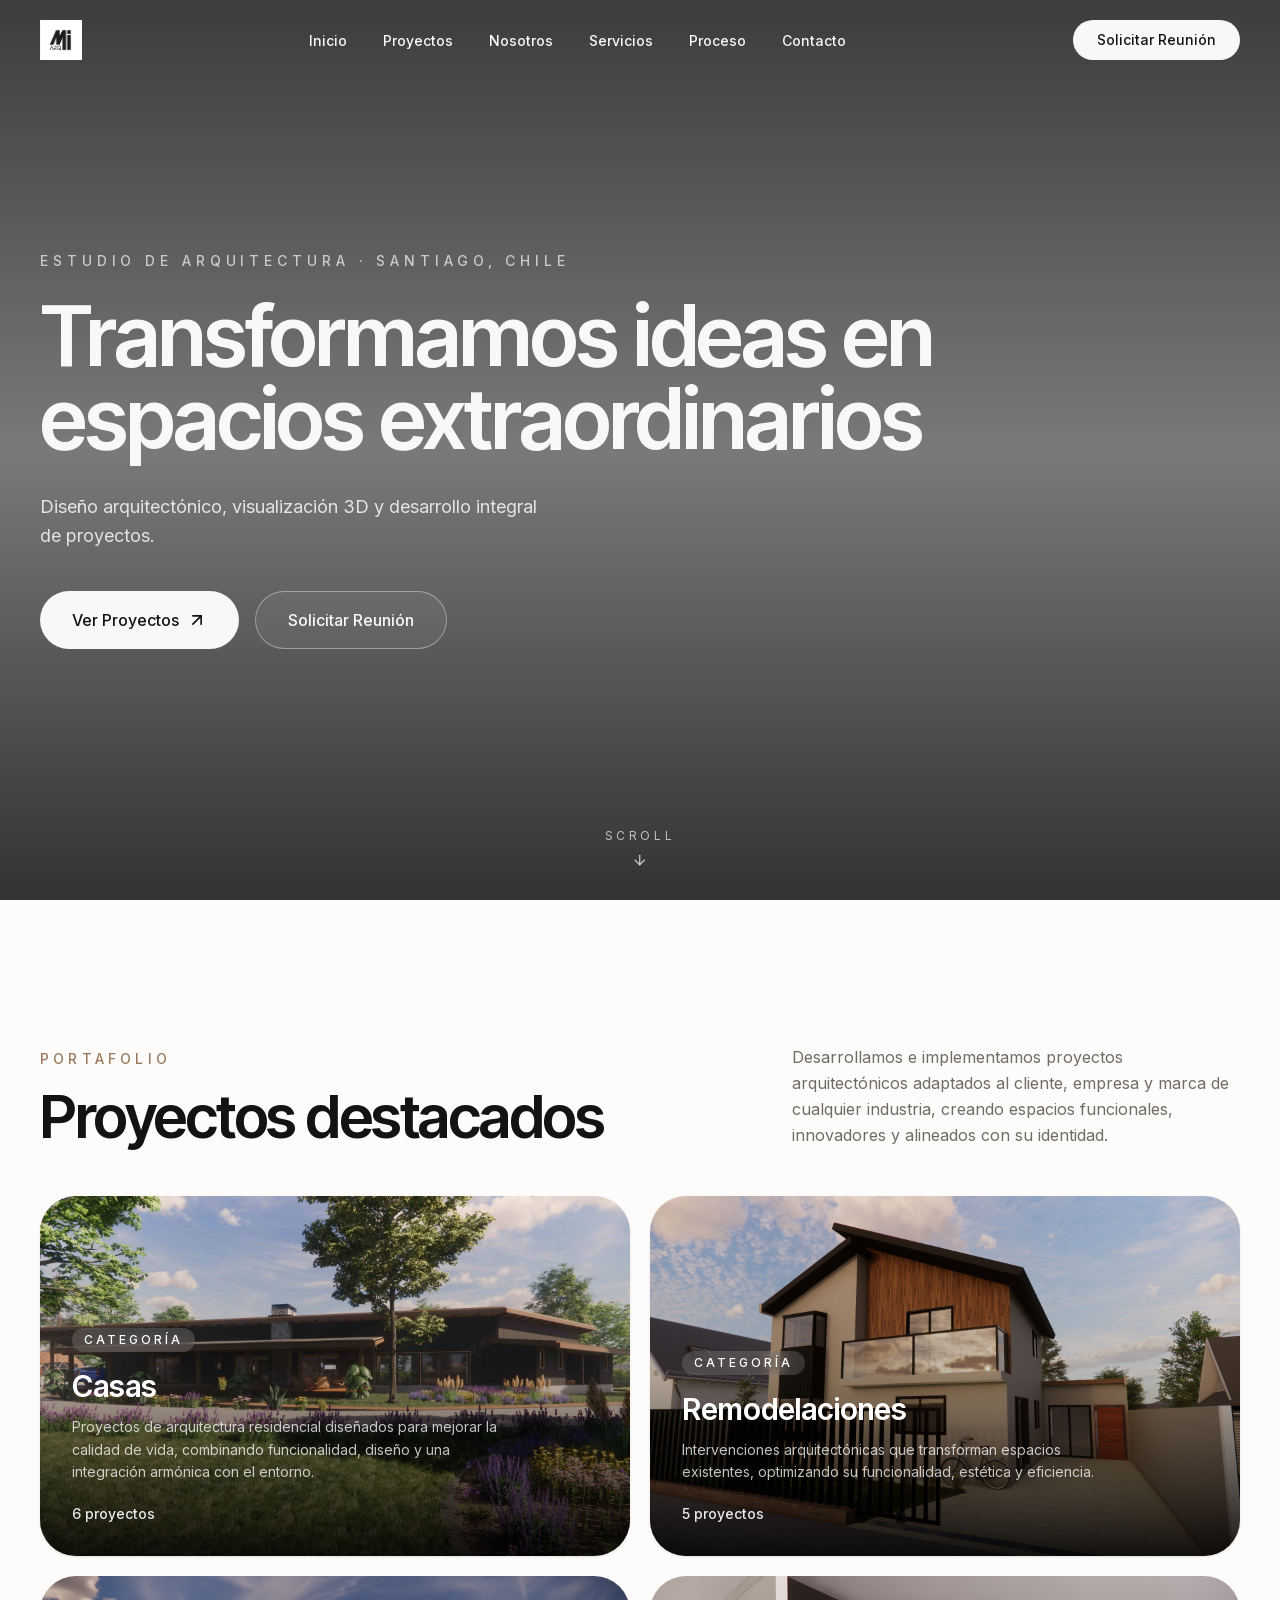
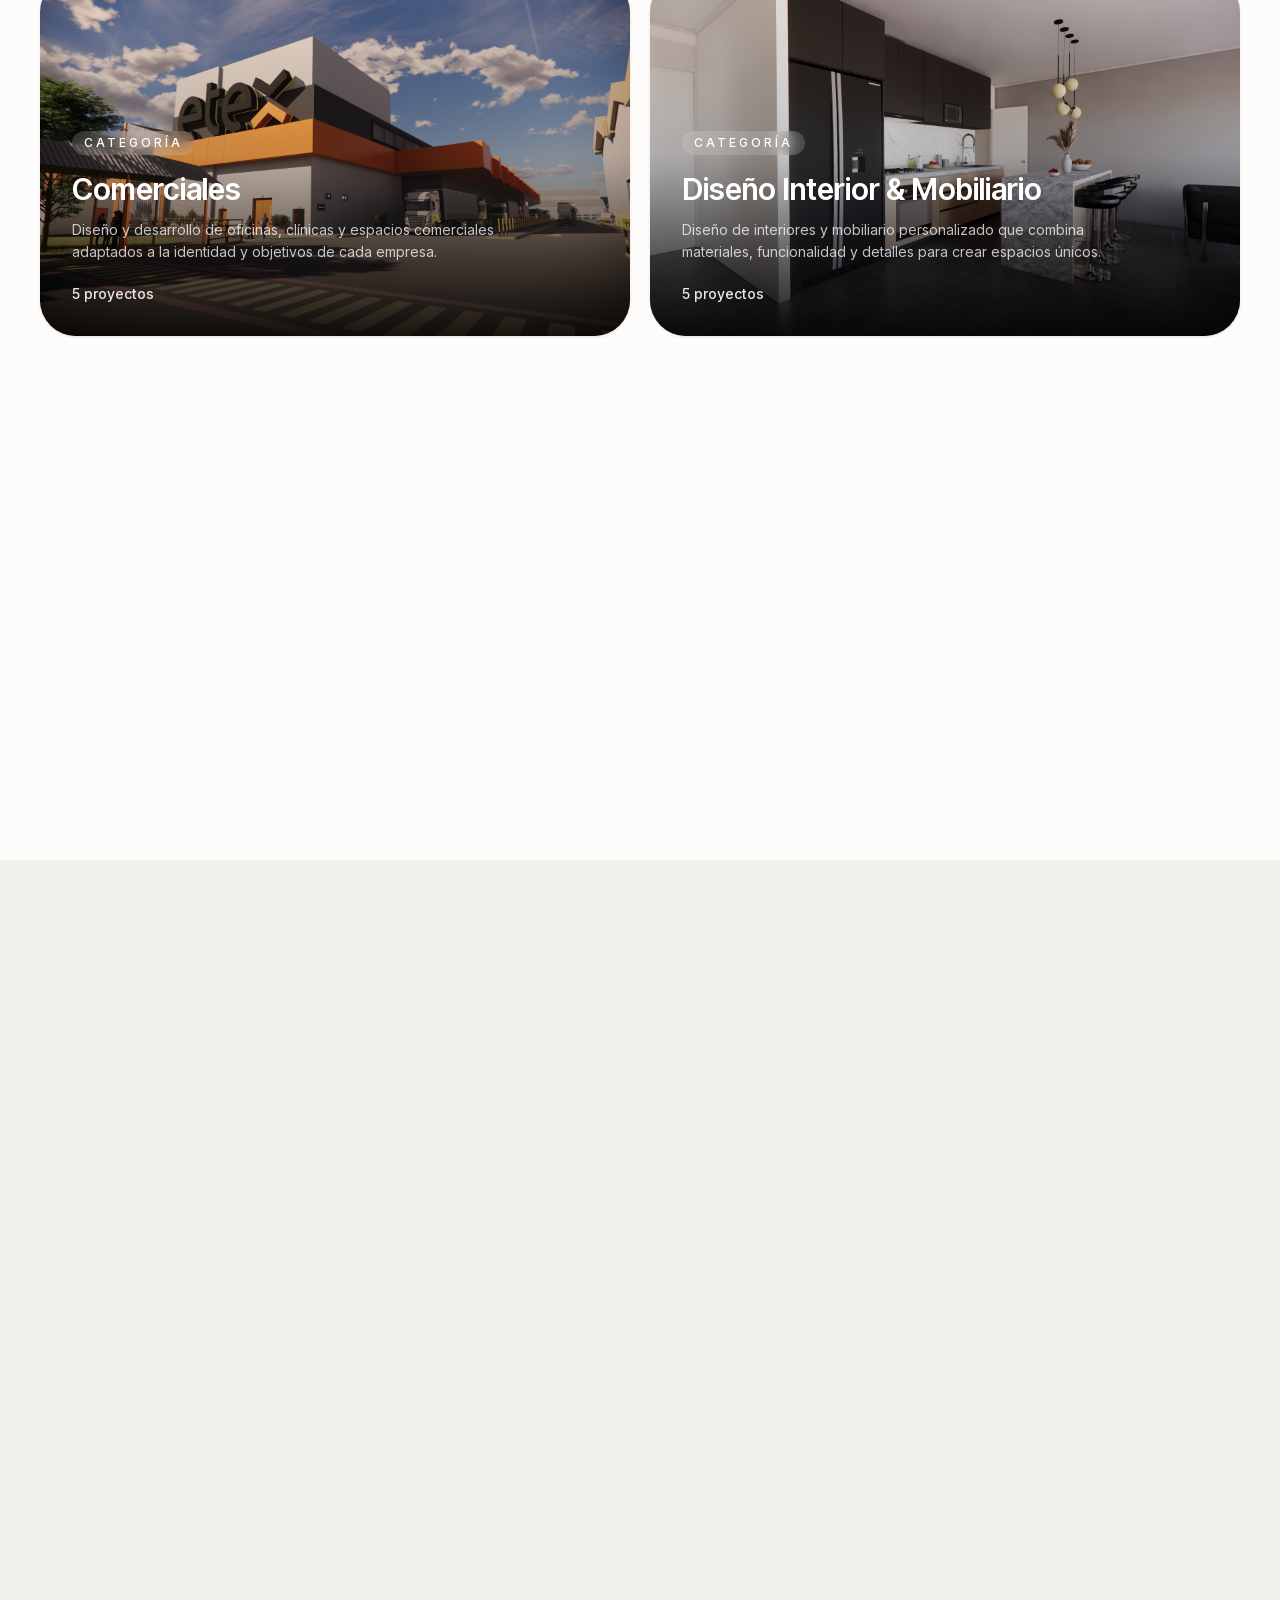
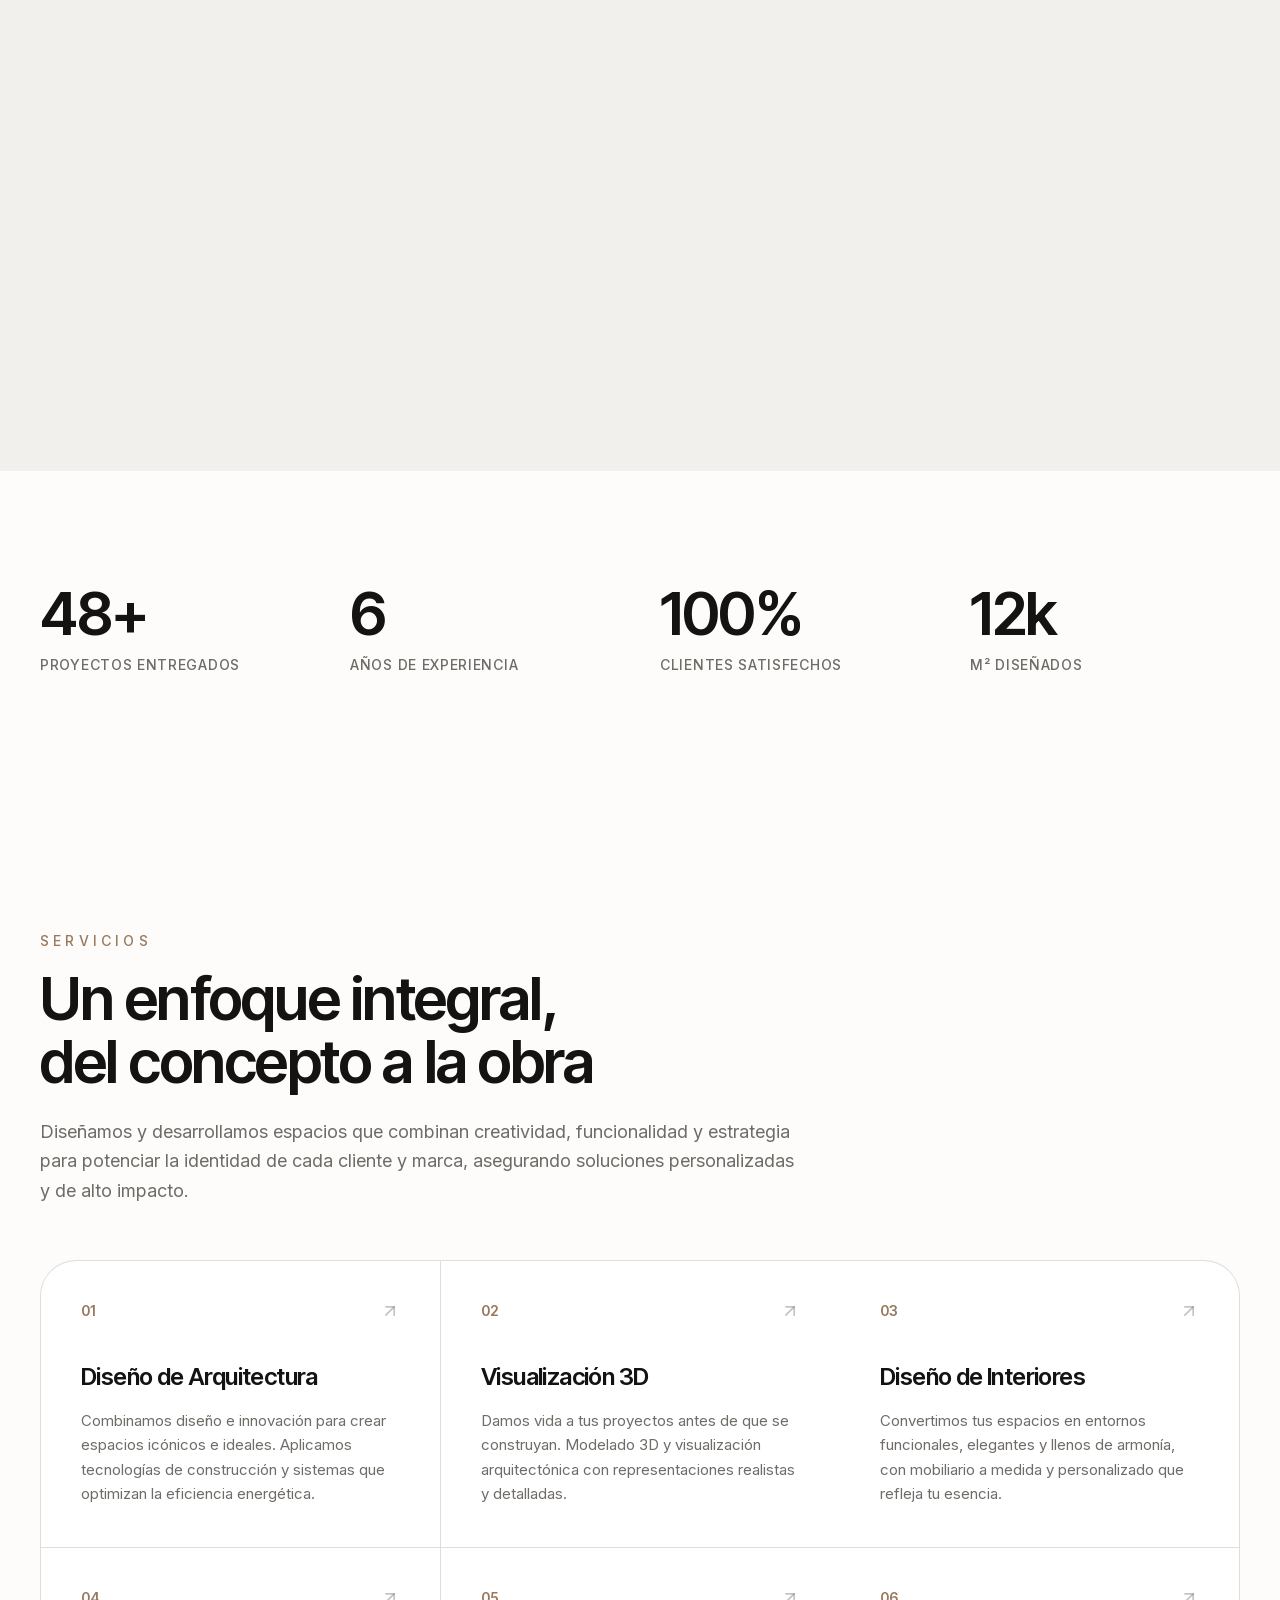
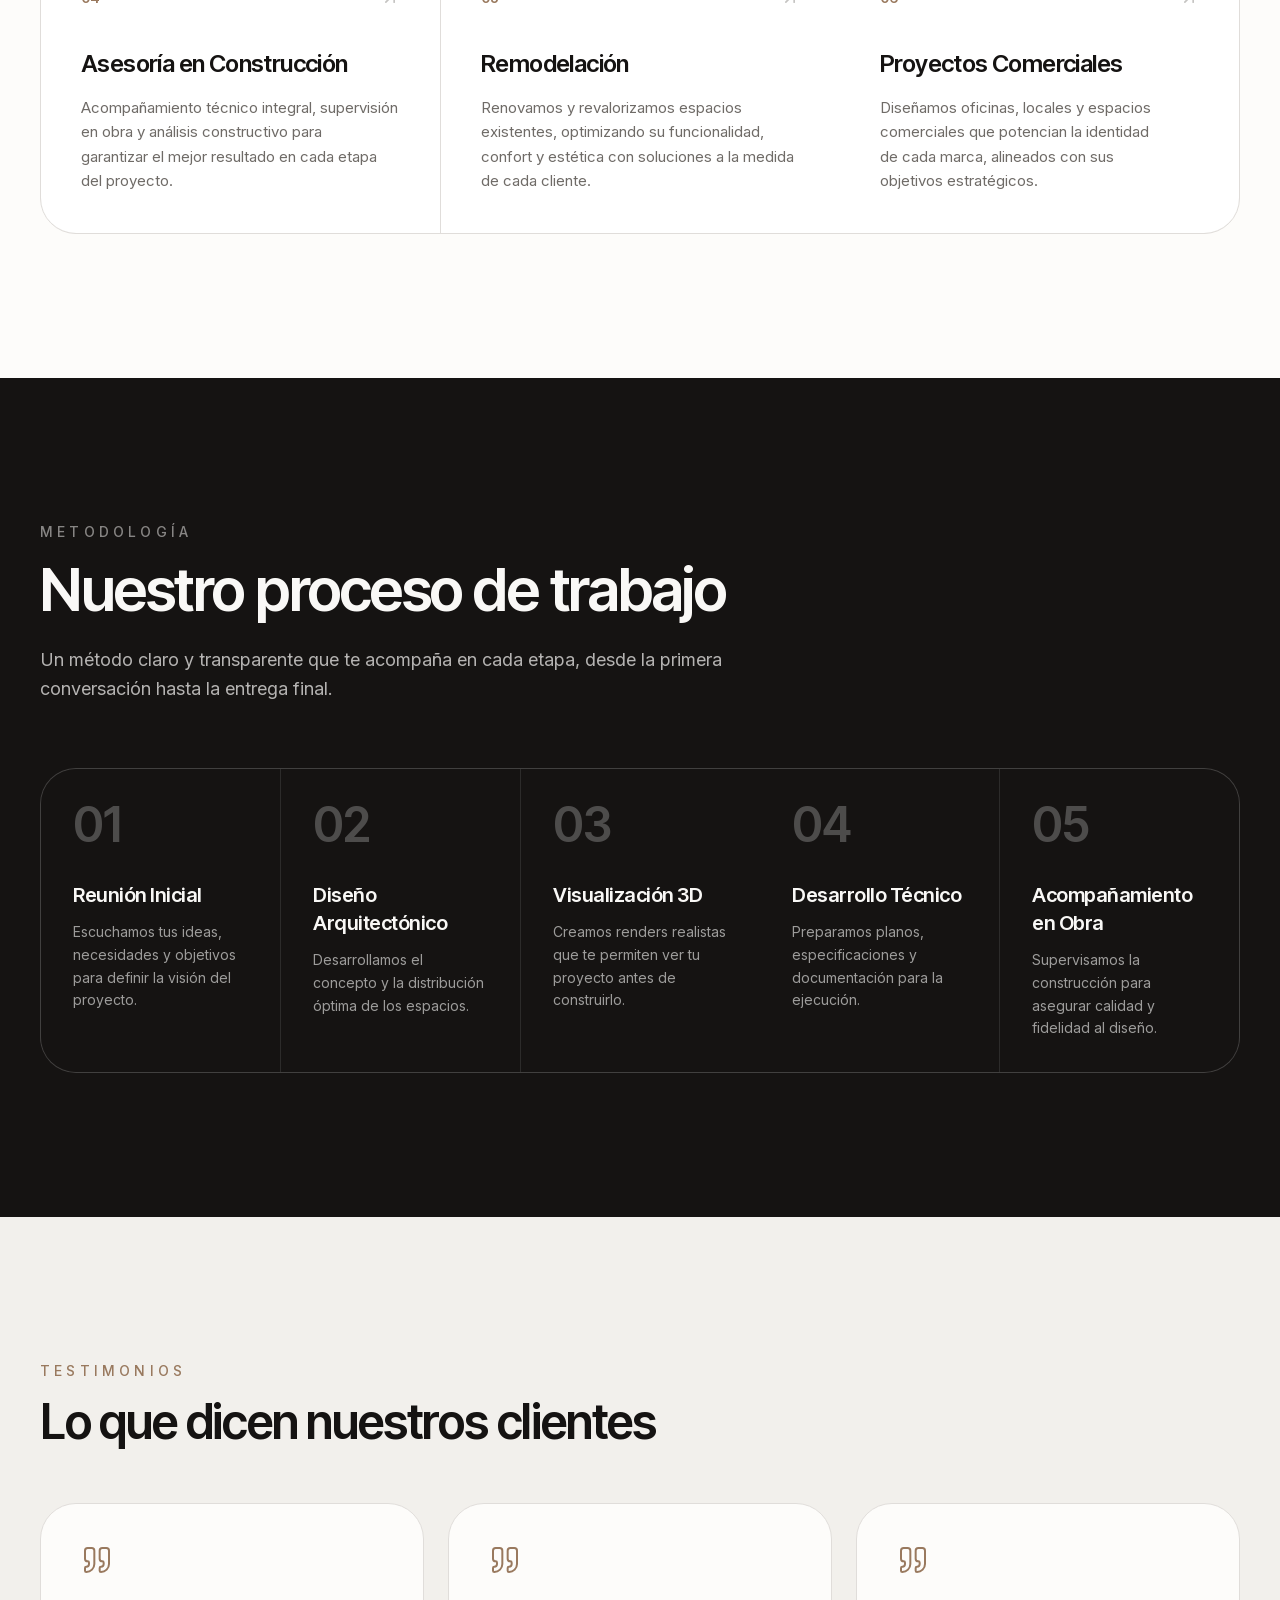
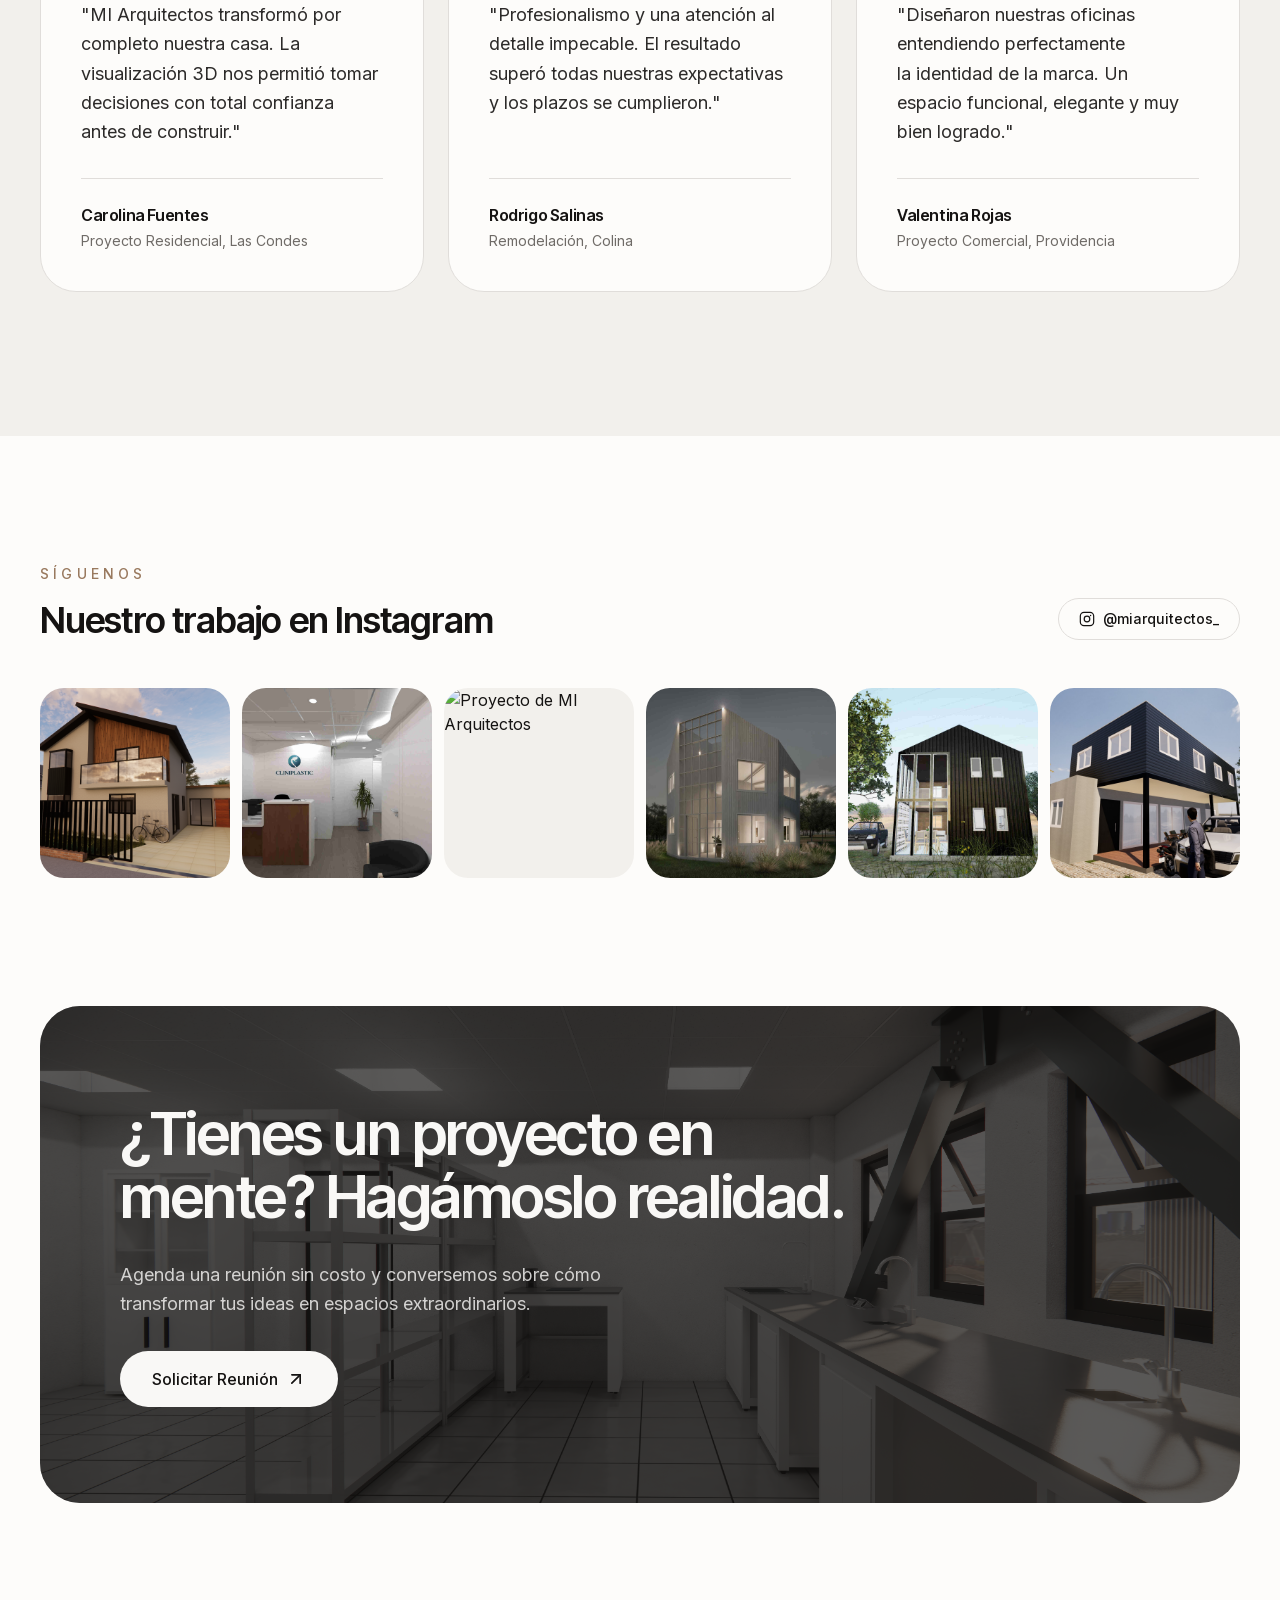
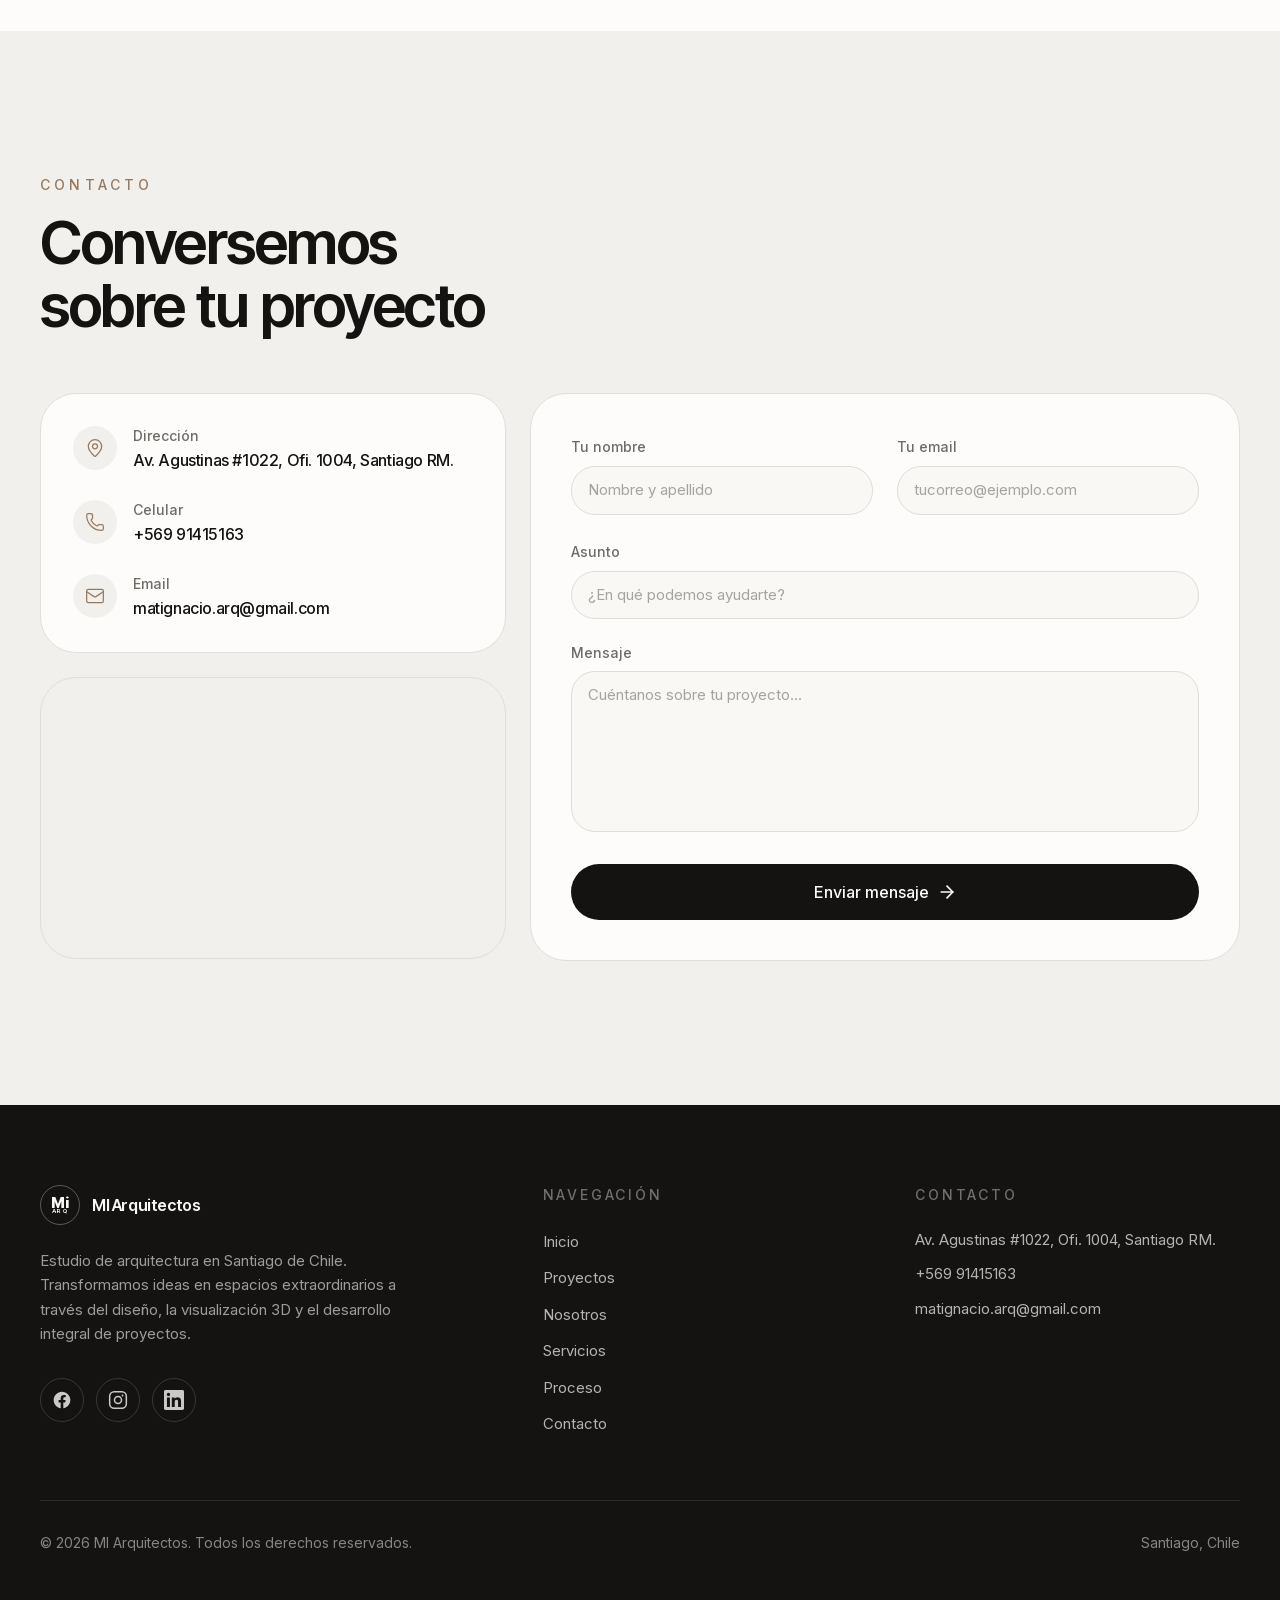
==== commit 115f5df2: "nuevos proyectos" ====
--- a/index.html
+++ b/index.html
@@ -1 +1 @@
-<!DOCTYPE html><html lang="es" class="inter_c15e96cb-module__0bjUvq__variable inter_tight_de2c1803-module__J3wvYq__variable bg-background scroll-smooth"><head><meta charSet="utf-8"/><meta name="viewport" content="width=device-width, initial-scale=1"/><link rel="preload" href="/_next/static/media/83afe278b6a6bb3c-s.p.0q-301v4kxxnr.woff2" as="font" crossorigin="" type="font/woff2"/><link rel="preload" href="/_next/static/media/ab57efd000576a30-s.p.0.xyi-bdzzdcz.woff2" as="font" crossorigin="" type="font/woff2"/><link rel="preload" as="image" href="/images/casas/anteproyecto/render%2001.png"/><link rel="preload" as="image" href="/images/remodelaciones/casamelipilla/Frontis%20Melipilla.png"/><link rel="preload" as="image" href="/images/comerciales-oficinas/remodelacion/vista%20tipo%20003%20(3).png"/><link rel="preload" as="image" href="/images/diseno-interior-moviliario/cocina/07.png"/><link rel="preload" href="/images/matias.png" as="image"/><link rel="preload" href="/images/remodelaciones/casamelipilla/Frontis Melipilla.png" as="image"/><link rel="preload" href="/images/comerciales-oficinas/cliniplastic/3.jpeg" as="image"/><link rel="preload" href="/images/remodelaciones/casalitueche/01.png" as="image"/><link rel="preload" href="/images/comerciales-oficinas/laboratorio/vista 02 color 1.png" as="image"/><link rel="preload" href="/images/casas/casamalalcahuello/r1.jpg" as="image"/><link rel="stylesheet" href="/_next/static/chunks/0xwm6q8_doqsj.css" data-precedence="next"/><link rel="preload" as="script" fetchPriority="low" href="/_next/static/chunks/03q757hpt3301.js"/><script src="/_next/static/chunks/0kp0w4z7lebpa.js" async=""></script><script src="/_next/static/chunks/15.9jdb~4im25.js" async=""></script><script src="/_next/static/chunks/12mz0_._155bq.js" async=""></script><script src="/_next/static/chunks/173qvra~fczs6.js" async=""></script><script src="/_next/static/chunks/turbopack-0y1vzpz9bgde0.js" async=""></script><script src="/_next/static/chunks/0g9qkcnu6zh5f.js" async=""></script><script src="/_next/static/chunks/14xdthwga5u9i.js" async=""></script><script src="/_next/static/chunks/16rt7m72-jteg.js" async=""></script><script src="/_next/static/chunks/14ze14c707r3..js" async=""></script><link rel="preload" href="/images/casas/casalaestrella/2.jpg" as="image"/><link rel="preload" href="/images/casas/casamostazal/28.jpg" as="image"/><meta name="next-size-adjust" content=""/><meta name="theme-color" content="#0e0e0d"/><meta name="color-scheme" content="light"/><title>MI Arquitectos | Diseño arquitectónico y visualización 3D</title><meta name="description" content="Estudio de arquitectura en Santiago de Chile. Transformamos ideas en espacios extraordinarios: diseño arquitectónico, visualización 3D y desarrollo integral de proyectos residenciales y comerciales."/><meta name="author" content="MI Arquitectos"/><meta name="generator" content="v0.app"/><meta name="keywords" content="arquitectura,diseño arquitectónico,visualización 3D,diseño de interiores,remodelación,Santiago,Chile,MI Arquitectos"/><meta property="og:title" content="MI Arquitectos | Diseño arquitectónico y visualización 3D"/><meta property="og:description" content="Transformamos ideas en espacios extraordinarios. Diseño arquitectónico, visualización 3D y desarrollo integral de proyectos."/><meta property="og:site_name" content="MI Arquitectos"/><meta property="og:locale" content="es_CL"/><meta property="og:type" content="website"/><meta name="twitter:card" content="summary"/><meta name="twitter:title" content="MI Arquitectos | Diseño arquitectónico y visualización 3D"/><meta name="twitter:description" content="Transformamos ideas en espacios extraordinarios. Diseño arquitectónico, visualización 3D y desarrollo integral de proyectos."/><link rel="icon" href="/favicon.ico?favicon.144h--.t6-vyy.ico" sizes="48x48" type="image/x-icon"/><link rel="icon" href="/icon.jpg"/><script src="/_next/static/chunks/03~yq9q893hmn.js" noModule=""></script></head><body class="antialiased font-sans"><div hidden=""><!--$--><!--/$--></div><header class="fixed inset-x-0 top-0 z-50 transition-all duration-500 bg-transparent"><nav class="mx-auto flex h-20 max-w-7xl items-center justify-between px-6 lg:px-10"><a href="/#inicio" aria-label="MI Arquitectos - Inicio"><img alt="logo-img" loading="lazy" width="42" height="22" decoding="async" data-nimg="1" style="color:transparent" src="/images/logo.jpg"/></a><ul class="hidden items-center gap-9 lg:flex"><li><a href="/#inicio" class="text-sm font-medium transition-colors hover:text-primary text-primary-foreground">Inicio</a></li><li><a href="/#proyectos" class="text-sm font-medium transition-colors hover:text-primary text-primary-foreground">Proyectos</a></li><li><a href="/#nosotros" class="text-sm font-medium transition-colors hover:text-primary text-primary-foreground">Nosotros</a></li><li><a href="/#servicios" class="text-sm font-medium transition-colors hover:text-primary text-primary-foreground">Servicios</a></li><li><a href="/#proceso" class="text-sm font-medium transition-colors hover:text-primary text-primary-foreground">Proceso</a></li><li><a href="/#contacto" class="text-sm font-medium transition-colors hover:text-primary text-primary-foreground">Contacto</a></li></ul><a href="/#contacto" class="hidden rounded-full px-6 py-2.5 text-sm font-medium transition-all duration-300 lg:inline-flex hover:scale-[1.03] bg-primary-foreground text-foreground hover:bg-primary-foreground/90">Solicitar Reunión</a><button type="button" aria-label="Abrir menú" aria-expanded="false" class="inline-flex h-11 w-11 items-center justify-center rounded-full transition-colors lg:hidden text-foreground"><svg xmlns="http://www.w3.org/2000/svg" width="24" height="24" viewBox="0 0 24 24" fill="none" stroke="currentColor" stroke-width="2" stroke-linecap="round" stroke-linejoin="round" class="lucide lucide-menu h-6 w-6" aria-hidden="true"><path d="M4 5h16"></path><path d="M4 12h16"></path><path d="M4 19h16"></path></svg></button></nav><div class="fixed inset-0 top-20 z-40 origin-top bg-background transition-all duration-500 lg:hidden pointer-events-none opacity-0"><ul class="flex flex-col gap-2 px-6 pt-8"><li><a href="/#inicio" class="block border-b border-border py-4 font-display text-3xl font-medium tracking-tight text-foreground" style="transition-delay:0ms">Inicio</a></li><li><a href="/#proyectos" class="block border-b border-border py-4 font-display text-3xl font-medium tracking-tight text-foreground" style="transition-delay:40ms">Proyectos</a></li><li><a href="/#nosotros" class="block border-b border-border py-4 font-display text-3xl font-medium tracking-tight text-foreground" style="transition-delay:80ms">Nosotros</a></li><li><a href="/#servicios" class="block border-b border-border py-4 font-display text-3xl font-medium tracking-tight text-foreground" style="transition-delay:120ms">Servicios</a></li><li><a href="/#proceso" class="block border-b border-border py-4 font-display text-3xl font-medium tracking-tight text-foreground" style="transition-delay:160ms">Proceso</a></li><li><a href="/#contacto" class="block border-b border-border py-4 font-display text-3xl font-medium tracking-tight text-foreground" style="transition-delay:200ms">Contacto</a></li></ul><div class="px-6 pt-8"><a href="#contacto" class="inline-flex w-full items-center justify-center rounded-full bg-foreground px-6 py-4 text-base font-medium text-background">Solicitar Reunión</a></div></div></header><main><section id="inicio" class="relative flex min-h-screen items-center overflow-hidden"><div class="absolute inset-0"><video src="/images/video/clip.mp4" class="h-full w-full origin-center object-cover animate-kenburns" autoPlay="" muted="" loop="" playsInline="" preload="auto">Tu navegador no soporta la reproducción de video.</video><div class="absolute inset-0 bg-gradient-to-b from-black/70 via-black/40 to-black/75"></div><div class="absolute inset-0 bg-black/20"></div></div><div class="relative z-10 mx-auto w-full max-w-7xl px-6 lg:px-10"><div class="max-w-4xl"><p class="animate-fade-up text-sm font-medium uppercase tracking-[0.35em] text-primary-foreground/70 [animation-delay:100ms]">Estudio de Arquitectura · Santiago, Chile</p><h1 class="mt-6 animate-fade-up font-display text-5xl font-semibold leading-[0.98] tracking-tight text-primary-foreground text-balance [animation-delay:220ms] sm:text-6xl md:text-7xl lg:text-[5.25rem]">Transformamos ideas en espacios extraordinarios</h1><p class="mt-8 max-w-xl animate-fade-up text-lg leading-relaxed text-primary-foreground/85 text-pretty [animation-delay:360ms]">Diseño arquitectónico, visualización 3D y desarrollo integral de proyectos.</p><div class="mt-10 flex animate-fade-up flex-col gap-4 sm:flex-row [animation-delay:480ms]"><a href="#proyectos" class="group inline-flex items-center justify-center gap-2 rounded-full bg-primary-foreground px-8 py-4 text-base font-medium text-foreground transition-all duration-300 hover:scale-[1.03] hover:bg-primary-foreground/90">Ver Proyectos<svg xmlns="http://www.w3.org/2000/svg" width="24" height="24" viewBox="0 0 24 24" fill="none" stroke="currentColor" stroke-width="2" stroke-linecap="round" stroke-linejoin="round" class="lucide lucide-arrow-up-right h-5 w-5 transition-transform duration-300 group-hover:translate-x-0.5 group-hover:-translate-y-0.5" aria-hidden="true"><path d="M7 7h10v10"></path><path d="M7 17 17 7"></path></svg></a><a href="#contacto" class="inline-flex items-center justify-center gap-2 rounded-full border border-primary-foreground/40 bg-white/5 px-8 py-4 text-base font-medium text-primary-foreground backdrop-blur-sm transition-all duration-300 hover:scale-[1.03] hover:bg-white/10">Solicitar Reunión</a></div></div></div><a href="#proyectos" aria-label="Desplazar a proyectos" class="absolute bottom-8 left-1/2 z-10 hidden -translate-x-1/2 flex-col items-center gap-2 text-primary-foreground/70 md:flex"><span class="text-xs uppercase tracking-[0.3em]">Scroll</span><svg xmlns="http://www.w3.org/2000/svg" width="24" height="24" viewBox="0 0 24 24" fill="none" stroke="currentColor" stroke-width="2" stroke-linecap="round" stroke-linejoin="round" class="lucide lucide-arrow-down h-4 w-4 animate-soft-bounce" aria-hidden="true"><path d="M12 5v14"></path><path d="m19 12-7 7-7-7"></path></svg></a></section><section id="proyectos" class="bg-background py-24 lg:py-36"><div class="mx-auto max-w-7xl px-6 lg:px-10"><div class="reveal flex flex-col gap-6 md:flex-row md:items-end md:justify-between" style="transition-delay:0ms"><div><p class="text-sm font-medium uppercase tracking-[0.3em] text-wood">Portafolio</p><h2 class="mt-4 max-w-2xl font-display text-4xl font-semibold leading-[1.05] tracking-tight text-balance sm:text-5xl lg:text-6xl">Proyectos destacados</h2></div><p class="max-w-md text-base leading-relaxed text-muted-foreground text-pretty">Desarrollamos e implementamos proyectos arquitectónicos adaptados al cliente, empresa y marca de cualquier industria, creando espacios funcionales, innovadores y alineados con su identidad.</p></div><div class="mt-12 grid grid-cols-1 gap-5 md:grid-cols-2"><article class="reveal" style="transition-delay:0ms"><a class="group relative flex min-h-[360px] overflow-hidden rounded-3xl bg-muted shadow-sm transition-all duration-500 hover:-translate-y-1 hover:shadow-2xl" href="/proyectos/casas/"><div class="absolute inset-0"><img src="/images/casas/anteproyecto/render%2001.png" alt="Casas" class="h-full w-full object-cover transition-transform duration-[900ms] ease-out group-hover:scale-105"/><div class="absolute inset-0 bg-gradient-to-t from-black/90 via-black/20 to-transparent"></div></div><div class="relative mt-auto flex w-full items-end justify-between gap-6 p-8"><div class="max-w-md"><span class="inline-flex rounded-full bg-white/15 px-3 py-1 text-xs font-medium uppercase tracking-[0.25em] text-white backdrop-blur-sm">Categoría</span><h3 class="mt-4 font-display text-3xl font-semibold text-white">Casas</h3><p class="mt-3 text-sm leading-relaxed text-white/75">Proyectos de arquitectura residencial diseñados para mejorar la calidad de vida, combinando funcionalidad, diseño y una integración armónica con el entorno.</p><p class="mt-5 text-sm font-medium text-white/90">5<!-- --> proyectos</p></div><span class="flex h-12 w-12 shrink-0 items-center justify-center rounded-full bg-white/15 text-white opacity-0 backdrop-blur-sm transition-all duration-500 group-hover:scale-100 group-hover:opacity-100"><svg xmlns="http://www.w3.org/2000/svg" width="24" height="24" viewBox="0 0 24 24" fill="none" stroke="currentColor" stroke-width="2" stroke-linecap="round" stroke-linejoin="round" class="lucide lucide-arrow-up-right h-5 w-5" aria-hidden="true"><path d="M7 7h10v10"></path><path d="M7 17 17 7"></path></svg></span></div></a></article><article class="reveal" style="transition-delay:100ms"><a class="group relative flex min-h-[360px] overflow-hidden rounded-3xl bg-muted shadow-sm transition-all duration-500 hover:-translate-y-1 hover:shadow-2xl" href="/proyectos/remodelacion/"><div class="absolute inset-0"><img src="/images/remodelaciones/casamelipilla/Frontis%20Melipilla.png" alt="Remodelaciones" class="h-full w-full object-cover transition-transform duration-[900ms] ease-out group-hover:scale-105"/><div class="absolute inset-0 bg-gradient-to-t from-black/90 via-black/20 to-transparent"></div></div><div class="relative mt-auto flex w-full items-end justify-between gap-6 p-8"><div class="max-w-md"><span class="inline-flex rounded-full bg-white/15 px-3 py-1 text-xs font-medium uppercase tracking-[0.25em] text-white backdrop-blur-sm">Categoría</span><h3 class="mt-4 font-display text-3xl font-semibold text-white">Remodelaciones</h3><p class="mt-3 text-sm leading-relaxed text-white/75">Intervenciones arquitectónicas que transforman espacios existentes, optimizando su funcionalidad, estética y eficiencia.</p><p class="mt-5 text-sm font-medium text-white/90">5<!-- --> proyectos</p></div><span class="flex h-12 w-12 shrink-0 items-center justify-center rounded-full bg-white/15 text-white opacity-0 backdrop-blur-sm transition-all duration-500 group-hover:scale-100 group-hover:opacity-100"><svg xmlns="http://www.w3.org/2000/svg" width="24" height="24" viewBox="0 0 24 24" fill="none" stroke="currentColor" stroke-width="2" stroke-linecap="round" stroke-linejoin="round" class="lucide lucide-arrow-up-right h-5 w-5" aria-hidden="true"><path d="M7 7h10v10"></path><path d="M7 17 17 7"></path></svg></span></div></a></article><article class="reveal" style="transition-delay:0ms"><a class="group relative flex min-h-[360px] overflow-hidden rounded-3xl bg-muted shadow-sm transition-all duration-500 hover:-translate-y-1 hover:shadow-2xl" href="/proyectos/comerciales/"><div class="absolute inset-0"><img src="/images/comerciales-oficinas/remodelacion/vista%20tipo%20003%20(3).png" alt="Comerciales" class="h-full w-full object-cover transition-transform duration-[900ms] ease-out group-hover:scale-105"/><div class="absolute inset-0 bg-gradient-to-t from-black/90 via-black/20 to-transparent"></div></div><div class="relative mt-auto flex w-full items-end justify-between gap-6 p-8"><div class="max-w-md"><span class="inline-flex rounded-full bg-white/15 px-3 py-1 text-xs font-medium uppercase tracking-[0.25em] text-white backdrop-blur-sm">Categoría</span><h3 class="mt-4 font-display text-3xl font-semibold text-white">Comerciales</h3><p class="mt-3 text-sm leading-relaxed text-white/75">Diseño y desarrollo de oficinas, clínicas y espacios comerciales adaptados a la identidad y objetivos de cada empresa.</p><p class="mt-5 text-sm font-medium text-white/90">5<!-- --> proyectos</p></div><span class="flex h-12 w-12 shrink-0 items-center justify-center rounded-full bg-white/15 text-white opacity-0 backdrop-blur-sm transition-all duration-500 group-hover:scale-100 group-hover:opacity-100"><svg xmlns="http://www.w3.org/2000/svg" width="24" height="24" viewBox="0 0 24 24" fill="none" stroke="currentColor" stroke-width="2" stroke-linecap="round" stroke-linejoin="round" class="lucide lucide-arrow-up-right h-5 w-5" aria-hidden="true"><path d="M7 7h10v10"></path><path d="M7 17 17 7"></path></svg></span></div></a></article><article class="reveal" style="transition-delay:100ms"><a class="group relative flex min-h-[360px] overflow-hidden rounded-3xl bg-muted shadow-sm transition-all duration-500 hover:-translate-y-1 hover:shadow-2xl" href="/proyectos/interiores/"><div class="absolute inset-0"><img src="/images/diseno-interior-moviliario/cocina/07.png" alt="Diseño Interior &amp; Mobiliario" class="h-full w-full object-cover transition-transform duration-[900ms] ease-out group-hover:scale-105"/><div class="absolute inset-0 bg-gradient-to-t from-black/90 via-black/20 to-transparent"></div></div><div class="relative mt-auto flex w-full items-end justify-between gap-6 p-8"><div class="max-w-md"><span class="inline-flex rounded-full bg-white/15 px-3 py-1 text-xs font-medium uppercase tracking-[0.25em] text-white backdrop-blur-sm">Categoría</span><h3 class="mt-4 font-display text-3xl font-semibold text-white">Diseño Interior &amp; Mobiliario</h3><p class="mt-3 text-sm leading-relaxed text-white/75">Diseño de interiores y mobiliario personalizado que combina materiales, funcionalidad y detalles para crear espacios únicos.</p><p class="mt-5 text-sm font-medium text-white/90">5<!-- --> proyectos</p></div><span class="flex h-12 w-12 shrink-0 items-center justify-center rounded-full bg-white/15 text-white opacity-0 backdrop-blur-sm transition-all duration-500 group-hover:scale-100 group-hover:opacity-100"><svg xmlns="http://www.w3.org/2000/svg" width="24" height="24" viewBox="0 0 24 24" fill="none" stroke="currentColor" stroke-width="2" stroke-linecap="round" stroke-linejoin="round" class="lucide lucide-arrow-up-right h-5 w-5" aria-hidden="true"><path d="M7 7h10v10"></path><path d="M7 17 17 7"></path></svg></span></div></a></article></div></div></section><section id="nosotros" class="bg-secondary py-24 lg:py-36"><div class="mx-auto max-w-7xl px-6 lg:px-10"><div class="grid gap-14 lg:grid-cols-2 lg:gap-20"><div class="reveal relative" style="transition-delay:0ms"><div class="relative overflow-hidden rounded-3xl"><img src="/images/matias.png" alt="Matías Ignacio Alfaro, Arquitecto y fundador de MI Arquitectos" class="aspect-[4/5] w-full object-cover"/></div><div class="absolute -bottom-6 left-6 right-6 rounded-2xl border border-border bg-background/95 p-6 shadow-xl backdrop-blur-sm sm:left-8 sm:right-auto sm:max-w-xs"><p class="font-display text-lg font-semibold tracking-tight">Matías Ignacio Alfaro</p><p class="mt-1 text-sm text-wood">Arquitecto · Fundador &amp; CEO</p></div></div><div class="flex flex-col justify-center"><div class="reveal" style="transition-delay:0ms"><p class="text-sm font-medium uppercase tracking-[0.3em] text-wood">Sobre nosotros</p><h2 class="mt-4 font-display text-4xl font-semibold leading-[1.05] tracking-tight text-balance sm:text-5xl">Diseño con propósito, ejecutado con precisión</h2><p class="mt-6 text-lg leading-relaxed text-muted-foreground text-pretty">En MI Arquitectos transformamos ideas en espacios únicos que no solo responden a las necesidades del cliente, sino que también potencian su estilo de vida. Nos especializamos en diseño de vivienda, espacios comerciales, oficinas y diseño de ambientes, ofreciendo un acompañamiento integral en cada etapa del proyecto, desde la conceptualización hasta la construcción.</p></div><div class="mt-10 grid gap-5 sm:grid-cols-3"><div class="reveal rounded-2xl border border-border bg-background p-6" style="transition-delay:0ms"><svg xmlns="http://www.w3.org/2000/svg" width="24" height="24" viewBox="0 0 24 24" fill="none" stroke="currentColor" stroke-width="1.5" stroke-linecap="round" stroke-linejoin="round" class="lucide lucide-compass h-6 w-6 text-wood" aria-hidden="true"><circle cx="12" cy="12" r="10"></circle><path d="m16.24 7.76-1.804 5.411a2 2 0 0 1-1.265 1.265L7.76 16.24l1.804-5.411a2 2 0 0 1 1.265-1.265z"></path></svg><h3 class="mt-4 font-display text-lg font-semibold">Misión</h3><p class="mt-2 text-sm leading-relaxed text-muted-foreground">Transformar ideas en espacios únicos que responden a las necesidades del cliente y potencian su estilo de vida.</p></div><div class="reveal rounded-2xl border border-border bg-background p-6" style="transition-delay:90ms"><svg xmlns="http://www.w3.org/2000/svg" width="24" height="24" viewBox="0 0 24 24" fill="none" stroke="currentColor" stroke-width="1.5" stroke-linecap="round" stroke-linejoin="round" class="lucide lucide-eye h-6 w-6 text-wood" aria-hidden="true"><path d="M2.062 12.348a1 1 0 0 1 0-.696 10.75 10.75 0 0 1 19.876 0 1 1 0 0 1 0 .696 10.75 10.75 0 0 1-19.876 0"></path><circle cx="12" cy="12" r="3"></circle></svg><h3 class="mt-4 font-display text-lg font-semibold">Visión</h3><p class="mt-2 text-sm leading-relaxed text-muted-foreground">Ser un referente en arquitectura funcional y sostenible, integrando diseño, tecnología y estrategia.</p></div><div class="reveal rounded-2xl border border-border bg-background p-6" style="transition-delay:180ms"><svg xmlns="http://www.w3.org/2000/svg" width="24" height="24" viewBox="0 0 24 24" fill="none" stroke="currentColor" stroke-width="1.5" stroke-linecap="round" stroke-linejoin="round" class="lucide lucide-gem h-6 w-6 text-wood" aria-hidden="true"><path d="M10.5 3 8 9l4 13 4-13-2.5-6"></path><path d="M17 3a2 2 0 0 1 1.6.8l3 4a2 2 0 0 1 .013 2.382l-7.99 10.986a2 2 0 0 1-3.247 0l-7.99-10.986A2 2 0 0 1 2.4 7.8l2.998-3.997A2 2 0 0 1 7 3z"></path><path d="M2 9h20"></path></svg><h3 class="mt-4 font-display text-lg font-semibold">Valores</h3><p class="mt-2 text-sm leading-relaxed text-muted-foreground">Creatividad, rigor técnico, cercanía y un compromiso absoluto con la calidad en cada etapa del proyecto.</p></div></div></div></div><div class="reveal mt-20 border-t border-border pt-12" style="transition-delay:0ms"><div class="grid gap-8 sm:grid-cols-2 lg:grid-cols-4"><div class="reveal relative" style="transition-delay:0ms"><span class="font-display text-3xl font-semibold tracking-tight text-wood">2019</span><p class="mt-3 text-sm leading-relaxed text-muted-foreground">Nace MI Arquitectos con los primeros proyectos residenciales.</p></div><div class="reveal relative" style="transition-delay:90ms"><span class="font-display text-3xl font-semibold tracking-tight text-wood">2021</span><p class="mt-3 text-sm leading-relaxed text-muted-foreground">Incorporamos visualización 3D avanzada al proceso de diseño.</p></div><div class="reveal relative" style="transition-delay:180ms"><span class="font-display text-3xl font-semibold tracking-tight text-wood">2023</span><p class="mt-3 text-sm leading-relaxed text-muted-foreground">Expansión a proyectos comerciales, oficinas e industria.</p></div><div class="reveal relative" style="transition-delay:270ms"><span class="font-display text-3xl font-semibold tracking-tight text-wood">2025</span><p class="mt-3 text-sm leading-relaxed text-muted-foreground">Consolidación como estudio integral de arquitectura y diseño.</p></div></div></div></div></section><section class="bg-background py-20 lg:py-28"><div class="mx-auto max-w-7xl px-6 lg:px-10"><div class="grid grid-cols-2 gap-10 lg:grid-cols-4"><div class="reveal text-center lg:text-left" style="transition-delay:0ms"><p class="font-display text-5xl font-semibold tracking-tight sm:text-6xl"><span>0<!-- -->+</span></p><p class="mt-3 text-sm font-medium uppercase tracking-wider text-muted-foreground">Proyectos entregados</p></div><div class="reveal text-center lg:text-left" style="transition-delay:90ms"><p class="font-display text-5xl font-semibold tracking-tight sm:text-6xl"><span>0</span></p><p class="mt-3 text-sm font-medium uppercase tracking-wider text-muted-foreground">Años de experiencia</p></div><div class="reveal text-center lg:text-left" style="transition-delay:180ms"><p class="font-display text-5xl font-semibold tracking-tight sm:text-6xl"><span>0<!-- -->%</span></p><p class="mt-3 text-sm font-medium uppercase tracking-wider text-muted-foreground">Clientes satisfechos</p></div><div class="reveal text-center lg:text-left" style="transition-delay:270ms"><p class="font-display text-5xl font-semibold tracking-tight sm:text-6xl"><span>0<!-- -->k</span></p><p class="mt-3 text-sm font-medium uppercase tracking-wider text-muted-foreground">m² diseñados</p></div></div></div></section><section id="servicios" class="bg-background py-24 lg:py-36"><div class="mx-auto max-w-7xl px-6 lg:px-10"><div class="reveal max-w-3xl" style="transition-delay:0ms"><p class="text-sm font-medium uppercase tracking-[0.3em] text-wood">Servicios</p><h2 class="mt-4 font-display text-4xl font-semibold leading-[1.05] tracking-tight text-balance sm:text-5xl lg:text-6xl">Un enfoque integral, del concepto a la obra</h2><p class="mt-6 text-lg leading-relaxed text-muted-foreground text-pretty">Diseñamos y desarrollamos espacios que combinan creatividad, funcionalidad y estrategia para potenciar la identidad de cada cliente y marca, asegurando soluciones personalizadas y de alto impacto.</p></div><div class="mt-14 grid gap-px overflow-hidden rounded-3xl border border-border bg-border sm:grid-cols-2 lg:grid-cols-3"><article class="reveal group relative flex flex-col bg-card p-8 transition-colors duration-500 hover:bg-secondary lg:p-10" style="transition-delay:0ms"><div class="flex items-start justify-between"><span class="font-display text-sm font-semibold text-wood">01</span><svg xmlns="http://www.w3.org/2000/svg" width="24" height="24" viewBox="0 0 24 24" fill="none" stroke="currentColor" stroke-width="2" stroke-linecap="round" stroke-linejoin="round" class="lucide lucide-arrow-up-right h-5 w-5 text-muted-foreground/40 transition-all duration-500 group-hover:-translate-y-1 group-hover:translate-x-1 group-hover:text-foreground" aria-hidden="true"><path d="M7 7h10v10"></path><path d="M7 17 17 7"></path></svg></div><h3 class="mt-10 font-display text-2xl font-semibold tracking-tight text-balance">Diseño de Arquitectura</h3><p class="mt-4 text-[15px] leading-relaxed text-muted-foreground text-pretty">Combinamos diseño e innovación para crear espacios icónicos e ideales. Aplicamos tecnologías de construcción y sistemas que optimizan la eficiencia energética.</p></article><article class="reveal group relative flex flex-col bg-card p-8 transition-colors duration-500 hover:bg-secondary lg:p-10" style="transition-delay:90ms"><div class="flex items-start justify-between"><span class="font-display text-sm font-semibold text-wood">02</span><svg xmlns="http://www.w3.org/2000/svg" width="24" height="24" viewBox="0 0 24 24" fill="none" stroke="currentColor" stroke-width="2" stroke-linecap="round" stroke-linejoin="round" class="lucide lucide-arrow-up-right h-5 w-5 text-muted-foreground/40 transition-all duration-500 group-hover:-translate-y-1 group-hover:translate-x-1 group-hover:text-foreground" aria-hidden="true"><path d="M7 7h10v10"></path><path d="M7 17 17 7"></path></svg></div><h3 class="mt-10 font-display text-2xl font-semibold tracking-tight text-balance">Visualización 3D</h3><p class="mt-4 text-[15px] leading-relaxed text-muted-foreground text-pretty">Damos vida a tus proyectos antes de que se construyan. Modelado 3D y visualización arquitectónica con representaciones realistas y detalladas.</p></article><article class="reveal group relative flex flex-col bg-card p-8 transition-colors duration-500 hover:bg-secondary lg:p-10" style="transition-delay:180ms"><div class="flex items-start justify-between"><span class="font-display text-sm font-semibold text-wood">03</span><svg xmlns="http://www.w3.org/2000/svg" width="24" height="24" viewBox="0 0 24 24" fill="none" stroke="currentColor" stroke-width="2" stroke-linecap="round" stroke-linejoin="round" class="lucide lucide-arrow-up-right h-5 w-5 text-muted-foreground/40 transition-all duration-500 group-hover:-translate-y-1 group-hover:translate-x-1 group-hover:text-foreground" aria-hidden="true"><path d="M7 7h10v10"></path><path d="M7 17 17 7"></path></svg></div><h3 class="mt-10 font-display text-2xl font-semibold tracking-tight text-balance">Diseño de Interiores</h3><p class="mt-4 text-[15px] leading-relaxed text-muted-foreground text-pretty">Convertimos tus espacios en entornos funcionales, elegantes y llenos de armonía, con mobiliario a medida y personalizado que refleja tu esencia.</p></article><article class="reveal group relative flex flex-col bg-card p-8 transition-colors duration-500 hover:bg-secondary lg:p-10" style="transition-delay:0ms"><div class="flex items-start justify-between"><span class="font-display text-sm font-semibold text-wood">04</span><svg xmlns="http://www.w3.org/2000/svg" width="24" height="24" viewBox="0 0 24 24" fill="none" stroke="currentColor" stroke-width="2" stroke-linecap="round" stroke-linejoin="round" class="lucide lucide-arrow-up-right h-5 w-5 text-muted-foreground/40 transition-all duration-500 group-hover:-translate-y-1 group-hover:translate-x-1 group-hover:text-foreground" aria-hidden="true"><path d="M7 7h10v10"></path><path d="M7 17 17 7"></path></svg></div><h3 class="mt-10 font-display text-2xl font-semibold tracking-tight text-balance">Asesoría en Construcción</h3><p class="mt-4 text-[15px] leading-relaxed text-muted-foreground text-pretty">Acompañamiento técnico integral, supervisión en obra y análisis constructivo para garantizar el mejor resultado en cada etapa del proyecto.</p></article><article class="reveal group relative flex flex-col bg-card p-8 transition-colors duration-500 hover:bg-secondary lg:p-10" style="transition-delay:90ms"><div class="flex items-start justify-between"><span class="font-display text-sm font-semibold text-wood">05</span><svg xmlns="http://www.w3.org/2000/svg" width="24" height="24" viewBox="0 0 24 24" fill="none" stroke="currentColor" stroke-width="2" stroke-linecap="round" stroke-linejoin="round" class="lucide lucide-arrow-up-right h-5 w-5 text-muted-foreground/40 transition-all duration-500 group-hover:-translate-y-1 group-hover:translate-x-1 group-hover:text-foreground" aria-hidden="true"><path d="M7 7h10v10"></path><path d="M7 17 17 7"></path></svg></div><h3 class="mt-10 font-display text-2xl font-semibold tracking-tight text-balance">Remodelación</h3><p class="mt-4 text-[15px] leading-relaxed text-muted-foreground text-pretty">Renovamos y revalorizamos espacios existentes, optimizando su funcionalidad, confort y estética con soluciones a la medida de cada cliente.</p></article><article class="reveal group relative flex flex-col bg-card p-8 transition-colors duration-500 hover:bg-secondary lg:p-10" style="transition-delay:180ms"><div class="flex items-start justify-between"><span class="font-display text-sm font-semibold text-wood">06</span><svg xmlns="http://www.w3.org/2000/svg" width="24" height="24" viewBox="0 0 24 24" fill="none" stroke="currentColor" stroke-width="2" stroke-linecap="round" stroke-linejoin="round" class="lucide lucide-arrow-up-right h-5 w-5 text-muted-foreground/40 transition-all duration-500 group-hover:-translate-y-1 group-hover:translate-x-1 group-hover:text-foreground" aria-hidden="true"><path d="M7 7h10v10"></path><path d="M7 17 17 7"></path></svg></div><h3 class="mt-10 font-display text-2xl font-semibold tracking-tight text-balance">Proyectos Comerciales</h3><p class="mt-4 text-[15px] leading-relaxed text-muted-foreground text-pretty">Diseñamos oficinas, locales y espacios comerciales que potencian la identidad de cada marca, alineados con sus objetivos estratégicos.</p></article></div></div></section><section id="proceso" class="relative overflow-hidden bg-foreground py-24 text-primary-foreground lg:py-36"><div class="mx-auto max-w-7xl px-6 lg:px-10"><div class="reveal max-w-3xl" style="transition-delay:0ms"><p class="text-sm font-medium uppercase tracking-[0.3em] text-primary-foreground/50">Metodología</p><h2 class="mt-4 font-display text-4xl font-semibold leading-[1.05] tracking-tight text-balance sm:text-5xl lg:text-6xl">Nuestro proceso de trabajo</h2><p class="mt-6 text-lg leading-relaxed text-primary-foreground/70 text-pretty">Un método claro y transparente que te acompaña en cada etapa, desde la primera conversación hasta la entrega final.</p></div><div class="mt-16 grid gap-px overflow-hidden rounded-3xl border border-white/10 bg-white/10 md:grid-cols-2 lg:grid-cols-5"><div class="reveal group flex flex-col bg-foreground p-8 transition-colors duration-500 hover:bg-white/[0.04]" style="transition-delay:0ms"><span class="font-display text-5xl font-semibold tracking-tight text-primary-foreground/25 transition-colors duration-500 group-hover:text-wood">01</span><h3 class="mt-8 font-display text-xl font-semibold tracking-tight">Reunión Inicial</h3><p class="mt-3 text-sm leading-relaxed text-primary-foreground/60">Escuchamos tus ideas, necesidades y objetivos para definir la visión del proyecto.</p></div><div class="reveal group flex flex-col bg-foreground p-8 transition-colors duration-500 hover:bg-white/[0.04]" style="transition-delay:80ms"><span class="font-display text-5xl font-semibold tracking-tight text-primary-foreground/25 transition-colors duration-500 group-hover:text-wood">02</span><h3 class="mt-8 font-display text-xl font-semibold tracking-tight">Diseño Arquitectónico</h3><p class="mt-3 text-sm leading-relaxed text-primary-foreground/60">Desarrollamos el concepto y la distribución óptima de los espacios.</p></div><div class="reveal group flex flex-col bg-foreground p-8 transition-colors duration-500 hover:bg-white/[0.04]" style="transition-delay:160ms"><span class="font-display text-5xl font-semibold tracking-tight text-primary-foreground/25 transition-colors duration-500 group-hover:text-wood">03</span><h3 class="mt-8 font-display text-xl font-semibold tracking-tight">Visualización 3D</h3><p class="mt-3 text-sm leading-relaxed text-primary-foreground/60">Creamos renders realistas que te permiten ver tu proyecto antes de construirlo.</p></div><div class="reveal group flex flex-col bg-foreground p-8 transition-colors duration-500 hover:bg-white/[0.04]" style="transition-delay:240ms"><span class="font-display text-5xl font-semibold tracking-tight text-primary-foreground/25 transition-colors duration-500 group-hover:text-wood">04</span><h3 class="mt-8 font-display text-xl font-semibold tracking-tight">Desarrollo Técnico</h3><p class="mt-3 text-sm leading-relaxed text-primary-foreground/60">Preparamos planos, especificaciones y documentación para la ejecución.</p></div><div class="reveal group flex flex-col bg-foreground p-8 transition-colors duration-500 hover:bg-white/[0.04]" style="transition-delay:320ms"><span class="font-display text-5xl font-semibold tracking-tight text-primary-foreground/25 transition-colors duration-500 group-hover:text-wood">05</span><h3 class="mt-8 font-display text-xl font-semibold tracking-tight">Acompañamiento en Obra</h3><p class="mt-3 text-sm leading-relaxed text-primary-foreground/60">Supervisamos la construcción para asegurar calidad y fidelidad al diseño.</p></div></div></div></section><section class="bg-secondary py-24 lg:py-36"><div class="mx-auto max-w-7xl px-6 lg:px-10"><div class="reveal max-w-3xl" style="transition-delay:0ms"><p class="text-sm font-medium uppercase tracking-[0.3em] text-wood">Testimonios</p><h2 class="mt-4 font-display text-4xl font-semibold leading-[1.05] tracking-tight text-balance sm:text-5xl">Lo que dicen nuestros clientes</h2></div><div class="mt-14 grid gap-6 lg:grid-cols-3"><article class="reveal flex flex-col rounded-3xl border border-border bg-background p-8 lg:p-10" style="transition-delay:0ms"><svg xmlns="http://www.w3.org/2000/svg" width="24" height="24" viewBox="0 0 24 24" fill="none" stroke="currentColor" stroke-width="1.5" stroke-linecap="round" stroke-linejoin="round" class="lucide lucide-quote h-8 w-8 text-wood" aria-hidden="true"><path d="M16 3a2 2 0 0 0-2 2v6a2 2 0 0 0 2 2 1 1 0 0 1 1 1v1a2 2 0 0 1-2 2 1 1 0 0 0-1 1v2a1 1 0 0 0 1 1 6 6 0 0 0 6-6V5a2 2 0 0 0-2-2z"></path><path d="M5 3a2 2 0 0 0-2 2v6a2 2 0 0 0 2 2 1 1 0 0 1 1 1v1a2 2 0 0 1-2 2 1 1 0 0 0-1 1v2a1 1 0 0 0 1 1 6 6 0 0 0 6-6V5a2 2 0 0 0-2-2z"></path></svg><p class="mt-6 flex-1 text-lg leading-relaxed text-foreground/90 text-pretty">&quot;<!-- -->MI Arquitectos transformó por completo nuestra casa. La visualización 3D nos permitió tomar decisiones con total confianza antes de construir.<!-- -->&quot;</p><div class="mt-8 border-t border-border pt-6"><p class="font-display font-semibold tracking-tight">Carolina Fuentes</p><p class="mt-1 text-sm text-muted-foreground">Proyecto Residencial, Las Condes</p></div></article><article class="reveal flex flex-col rounded-3xl border border-border bg-background p-8 lg:p-10" style="transition-delay:100ms"><svg xmlns="http://www.w3.org/2000/svg" width="24" height="24" viewBox="0 0 24 24" fill="none" stroke="currentColor" stroke-width="1.5" stroke-linecap="round" stroke-linejoin="round" class="lucide lucide-quote h-8 w-8 text-wood" aria-hidden="true"><path d="M16 3a2 2 0 0 0-2 2v6a2 2 0 0 0 2 2 1 1 0 0 1 1 1v1a2 2 0 0 1-2 2 1 1 0 0 0-1 1v2a1 1 0 0 0 1 1 6 6 0 0 0 6-6V5a2 2 0 0 0-2-2z"></path><path d="M5 3a2 2 0 0 0-2 2v6a2 2 0 0 0 2 2 1 1 0 0 1 1 1v1a2 2 0 0 1-2 2 1 1 0 0 0-1 1v2a1 1 0 0 0 1 1 6 6 0 0 0 6-6V5a2 2 0 0 0-2-2z"></path></svg><p class="mt-6 flex-1 text-lg leading-relaxed text-foreground/90 text-pretty">&quot;<!-- -->Profesionalismo y una atención al detalle impecable. El resultado superó todas nuestras expectativas y los plazos se cumplieron.<!-- -->&quot;</p><div class="mt-8 border-t border-border pt-6"><p class="font-display font-semibold tracking-tight">Rodrigo Salinas</p><p class="mt-1 text-sm text-muted-foreground">Remodelación, Colina</p></div></article><article class="reveal flex flex-col rounded-3xl border border-border bg-background p-8 lg:p-10" style="transition-delay:200ms"><svg xmlns="http://www.w3.org/2000/svg" width="24" height="24" viewBox="0 0 24 24" fill="none" stroke="currentColor" stroke-width="1.5" stroke-linecap="round" stroke-linejoin="round" class="lucide lucide-quote h-8 w-8 text-wood" aria-hidden="true"><path d="M16 3a2 2 0 0 0-2 2v6a2 2 0 0 0 2 2 1 1 0 0 1 1 1v1a2 2 0 0 1-2 2 1 1 0 0 0-1 1v2a1 1 0 0 0 1 1 6 6 0 0 0 6-6V5a2 2 0 0 0-2-2z"></path><path d="M5 3a2 2 0 0 0-2 2v6a2 2 0 0 0 2 2 1 1 0 0 1 1 1v1a2 2 0 0 1-2 2 1 1 0 0 0-1 1v2a1 1 0 0 0 1 1 6 6 0 0 0 6-6V5a2 2 0 0 0-2-2z"></path></svg><p class="mt-6 flex-1 text-lg leading-relaxed text-foreground/90 text-pretty">&quot;<!-- -->Diseñaron nuestras oficinas entendiendo perfectamente la identidad de la marca. Un espacio funcional, elegante y muy bien logrado.<!-- -->&quot;</p><div class="mt-8 border-t border-border pt-6"><p class="font-display font-semibold tracking-tight">Valentina Rojas</p><p class="mt-1 text-sm text-muted-foreground">Proyecto Comercial, Providencia</p></div></article></div></div></section><section class="bg-background py-24 lg:py-32"><div class="mx-auto max-w-7xl px-6 lg:px-10"><div class="reveal flex flex-col items-start justify-between gap-6 sm:flex-row sm:items-end" style="transition-delay:0ms"><div><p class="text-sm font-medium uppercase tracking-[0.3em] text-wood">Síguenos</p><h2 class="mt-4 font-display text-3xl font-semibold tracking-tight text-balance sm:text-4xl">Nuestro trabajo en Instagram</h2></div><a href="https://www.instagram.com/miarquitectos_/" target="_blank" rel="noopener noreferrer" class="inline-flex items-center gap-2 rounded-full border border-border px-5 py-2.5 text-sm font-medium transition-colors hover:border-foreground/40"><svg viewBox="0 0 24 24" fill="none" stroke="currentColor" stroke-width="1.8" stroke-linecap="round" stroke-linejoin="round" aria-hidden="true" class="h-4 w-4"><rect x="2" y="2" width="20" height="20" rx="5.5"></rect><circle cx="12" cy="12" r="4.2"></circle><circle cx="17.4" cy="6.6" r="1.1" fill="currentColor" stroke="none"></circle></svg>@miarquitectos_</a></div><div class="mt-12 grid grid-cols-2 gap-3 sm:grid-cols-3 lg:grid-cols-6"><a href="https://www.instagram.com/p/DPTWAfeDv8j/?img_index=1" target="_blank" rel="noopener noreferrer" aria-label="Ver publicación en Instagram"><div class="reveal group relative aspect-square overflow-hidden rounded-2xl bg-muted" style="transition-delay:0ms"><img src="/images/remodelaciones/casamelipilla/Frontis Melipilla.png" alt="Proyecto de MI Arquitectos" class="h-full w-full object-cover transition-transform duration-700 group-hover:scale-110"/><div class="absolute inset-0 flex items-center justify-center bg-foreground/0 transition-colors duration-500 group-hover:bg-foreground/40"><svg viewBox="0 0 24 24" fill="none" stroke="currentColor" stroke-width="1.8" stroke-linecap="round" stroke-linejoin="round" aria-hidden="true" class="h-6 w-6 text-white opacity-0 transition-opacity duration-500 group-hover:opacity-100"><rect x="2" y="2" width="20" height="20" rx="5.5"></rect><circle cx="12" cy="12" r="4.2"></circle><circle cx="17.4" cy="6.6" r="1.1" fill="currentColor" stroke="none"></circle></svg></div></div></a><a href="https://www.instagram.com/miarquitectos_/p/DV2I92kDv1l/" target="_blank" rel="noopener noreferrer" aria-label="Ver publicación en Instagram"><div class="reveal group relative aspect-square overflow-hidden rounded-2xl bg-muted" style="transition-delay:60ms"><img src="/images/comerciales-oficinas/cliniplastic/3.jpeg" alt="Proyecto de MI Arquitectos" class="h-full w-full object-cover transition-transform duration-700 group-hover:scale-110"/><div class="absolute inset-0 flex items-center justify-center bg-foreground/0 transition-colors duration-500 group-hover:bg-foreground/40"><svg viewBox="0 0 24 24" fill="none" stroke="currentColor" stroke-width="1.8" stroke-linecap="round" stroke-linejoin="round" aria-hidden="true" class="h-6 w-6 text-white opacity-0 transition-opacity duration-500 group-hover:opacity-100"><rect x="2" y="2" width="20" height="20" rx="5.5"></rect><circle cx="12" cy="12" r="4.2"></circle><circle cx="17.4" cy="6.6" r="1.1" fill="currentColor" stroke="none"></circle></svg></div></div></a><a href="https://www.instagram.com/p/DPXduAtjhUh/?img_index=1" target="_blank" rel="noopener noreferrer" aria-label="Ver publicación en Instagram"><div class="reveal group relative aspect-square overflow-hidden rounded-2xl bg-muted" style="transition-delay:120ms"><img src="/images/remodelaciones/casalitueche/01.png" alt="Proyecto de MI Arquitectos" class="h-full w-full object-cover transition-transform duration-700 group-hover:scale-110"/><div class="absolute inset-0 flex items-center justify-center bg-foreground/0 transition-colors duration-500 group-hover:bg-foreground/40"><svg viewBox="0 0 24 24" fill="none" stroke="currentColor" stroke-width="1.8" stroke-linecap="round" stroke-linejoin="round" aria-hidden="true" class="h-6 w-6 text-white opacity-0 transition-opacity duration-500 group-hover:opacity-100"><rect x="2" y="2" width="20" height="20" rx="5.5"></rect><circle cx="12" cy="12" r="4.2"></circle><circle cx="17.4" cy="6.6" r="1.1" fill="currentColor" stroke="none"></circle></svg></div></div></a><a href="https://www.instagram.com/p/DHy8od2JPtd/?img_index=1" target="_blank" rel="noopener noreferrer" aria-label="Ver publicación en Instagram"><div class="reveal group relative aspect-square overflow-hidden rounded-2xl bg-muted" style="transition-delay:180ms"><img src="/images/casas/casamalalcahuello/r1.jpg" alt="Proyecto de MI Arquitectos" class="h-full w-full object-cover transition-transform duration-700 group-hover:scale-110"/><div class="absolute inset-0 flex items-center justify-center bg-foreground/0 transition-colors duration-500 group-hover:bg-foreground/40"><svg viewBox="0 0 24 24" fill="none" stroke="currentColor" stroke-width="1.8" stroke-linecap="round" stroke-linejoin="round" aria-hidden="true" class="h-6 w-6 text-white opacity-0 transition-opacity duration-500 group-hover:opacity-100"><rect x="2" y="2" width="20" height="20" rx="5.5"></rect><circle cx="12" cy="12" r="4.2"></circle><circle cx="17.4" cy="6.6" r="1.1" fill="currentColor" stroke="none"></circle></svg></div></div></a><a href="https://www.instagram.com/p/DHm2tKdOi4j/?img_index=1" target="_blank" rel="noopener noreferrer" aria-label="Ver publicación en Instagram"><div class="reveal group relative aspect-square overflow-hidden rounded-2xl bg-muted" style="transition-delay:240ms"><img src="/images/casas/casalaestrella/2.jpg" alt="Proyecto de MI Arquitectos" class="h-full w-full object-cover transition-transform duration-700 group-hover:scale-110"/><div class="absolute inset-0 flex items-center justify-center bg-foreground/0 transition-colors duration-500 group-hover:bg-foreground/40"><svg viewBox="0 0 24 24" fill="none" stroke="currentColor" stroke-width="1.8" stroke-linecap="round" stroke-linejoin="round" aria-hidden="true" class="h-6 w-6 text-white opacity-0 transition-opacity duration-500 group-hover:opacity-100"><rect x="2" y="2" width="20" height="20" rx="5.5"></rect><circle cx="12" cy="12" r="4.2"></circle><circle cx="17.4" cy="6.6" r="1.1" fill="currentColor" stroke="none"></circle></svg></div></div></a><a href="https://www.instagram.com/p/DHtuMxYOPs7/?img_index=1" target="_blank" rel="noopener noreferrer" aria-label="Ver publicación en Instagram"><div class="reveal group relative aspect-square overflow-hidden rounded-2xl bg-muted" style="transition-delay:300ms"><img src="/images/casas/casamostazal/28.jpg" alt="Proyecto de MI Arquitectos" class="h-full w-full object-cover transition-transform duration-700 group-hover:scale-110"/><div class="absolute inset-0 flex items-center justify-center bg-foreground/0 transition-colors duration-500 group-hover:bg-foreground/40"><svg viewBox="0 0 24 24" fill="none" stroke="currentColor" stroke-width="1.8" stroke-linecap="round" stroke-linejoin="round" aria-hidden="true" class="h-6 w-6 text-white opacity-0 transition-opacity duration-500 group-hover:opacity-100"><rect x="2" y="2" width="20" height="20" rx="5.5"></rect><circle cx="12" cy="12" r="4.2"></circle><circle cx="17.4" cy="6.6" r="1.1" fill="currentColor" stroke="none"></circle></svg></div></div></a></div></div></section><section class="bg-background pb-24 lg:pb-32"><div class="mx-auto max-w-7xl px-6 lg:px-10"><div class="reveal relative overflow-hidden rounded-[2rem] lg:rounded-[2.5rem]" style="transition-delay:0ms"><img src="/images/comerciales-oficinas/laboratorio/vista 02 color 1.png" alt="Proyecto arquitectónico moderno al atardecer" class="absolute inset-0 h-full w-full object-cover"/><div class="absolute inset-0 bg-foreground/70"></div><div class="relative flex flex-col items-start gap-8 px-8 py-16 sm:px-14 sm:py-24 lg:px-20"><h2 class="max-w-3xl font-display text-4xl font-semibold leading-[1.05] tracking-tight text-primary-foreground text-balance sm:text-5xl lg:text-6xl">¿Tienes un proyecto en mente? Hagámoslo realidad.</h2><p class="max-w-xl text-lg leading-relaxed text-primary-foreground/80 text-pretty">Agenda una reunión sin costo y conversemos sobre cómo transformar tus ideas en espacios extraordinarios.</p><a href="#contacto" class="group inline-flex items-center gap-2 rounded-full bg-primary-foreground px-8 py-4 text-base font-medium text-foreground transition-all duration-300 hover:scale-[1.03]">Solicitar Reunión<svg xmlns="http://www.w3.org/2000/svg" width="24" height="24" viewBox="0 0 24 24" fill="none" stroke="currentColor" stroke-width="2" stroke-linecap="round" stroke-linejoin="round" class="lucide lucide-arrow-up-right h-5 w-5 transition-transform duration-300 group-hover:translate-x-0.5 group-hover:-translate-y-0.5" aria-hidden="true"><path d="M7 7h10v10"></path><path d="M7 17 17 7"></path></svg></a></div></div></div></section><section id="contacto" class="bg-secondary py-24 lg:py-36"><div class="mx-auto max-w-7xl px-6 lg:px-10"><div class="reveal max-w-3xl" style="transition-delay:0ms"><p class="text-sm font-medium uppercase tracking-[0.3em] text-wood">Contacto</p><h2 class="mt-4 font-display text-4xl font-semibold leading-[1.05] tracking-tight text-balance sm:text-5xl lg:text-6xl">Conversemos sobre tu proyecto</h2></div><div class="mt-14 grid gap-6 lg:grid-cols-5"><div class="reveal flex flex-col gap-6 lg:col-span-2" style="transition-delay:0ms"><div class="rounded-3xl border border-border bg-background p-8"><ul class="space-y-7"><li class="flex gap-4"><span class="flex h-11 w-11 shrink-0 items-center justify-center rounded-full bg-secondary text-wood"><svg xmlns="http://www.w3.org/2000/svg" width="24" height="24" viewBox="0 0 24 24" fill="none" stroke="currentColor" stroke-width="1.5" stroke-linecap="round" stroke-linejoin="round" class="lucide lucide-map-pin h-5 w-5" aria-hidden="true"><path d="M20 10c0 4.993-5.539 10.193-7.399 11.799a1 1 0 0 1-1.202 0C9.539 20.193 4 14.993 4 10a8 8 0 0 1 16 0"></path><circle cx="12" cy="10" r="3"></circle></svg></span><div><p class="text-sm font-medium text-muted-foreground">Dirección</p><p class="mt-0.5 font-medium tracking-tight">Av. Agustinas #1022, Ofi. 1004, Santiago RM.</p></div></li><li class="flex gap-4"><span class="flex h-11 w-11 shrink-0 items-center justify-center rounded-full bg-secondary text-wood"><svg xmlns="http://www.w3.org/2000/svg" width="24" height="24" viewBox="0 0 24 24" fill="none" stroke="currentColor" stroke-width="1.5" stroke-linecap="round" stroke-linejoin="round" class="lucide lucide-phone h-5 w-5" aria-hidden="true"><path d="M13.832 16.568a1 1 0 0 0 1.213-.303l.355-.465A2 2 0 0 1 17 15h3a2 2 0 0 1 2 2v3a2 2 0 0 1-2 2A18 18 0 0 1 2 4a2 2 0 0 1 2-2h3a2 2 0 0 1 2 2v3a2 2 0 0 1-.8 1.6l-.468.351a1 1 0 0 0-.292 1.233 14 14 0 0 0 6.392 6.384"></path></svg></span><div><p class="text-sm font-medium text-muted-foreground">Celular</p><a href="tel:+56991415163" class="mt-0.5 block font-medium tracking-tight hover:text-wood">+569 91415163</a></div></li><li class="flex gap-4"><span class="flex h-11 w-11 shrink-0 items-center justify-center rounded-full bg-secondary text-wood"><svg xmlns="http://www.w3.org/2000/svg" width="24" height="24" viewBox="0 0 24 24" fill="none" stroke="currentColor" stroke-width="1.5" stroke-linecap="round" stroke-linejoin="round" class="lucide lucide-mail h-5 w-5" aria-hidden="true"><path d="m22 7-8.991 5.727a2 2 0 0 1-2.009 0L2 7"></path><rect x="2" y="4" width="20" height="16" rx="2"></rect></svg></span><div><p class="text-sm font-medium text-muted-foreground">Email</p><a href="mailto:matignacio.arq@gmail.com" class="mt-0.5 block font-medium tracking-tight hover:text-wood">matignacio.arq@gmail.com</a></div></li></ul></div><div class="overflow-hidden rounded-3xl border border-border"><iframe title="Ubicación de MI Arquitectos en Santiago" src="https://www.google.com/maps?q=Av.%20Agustinas%201022,%20Santiago,%20Chile&amp;output=embed" width="100%" height="280" loading="lazy" referrerPolicy="no-referrer-when-downgrade" class="block w-full grayscale-[0.3]"></iframe></div></div><div class="reveal lg:col-span-3" style="transition-delay:100ms"><form class="flex h-full flex-col rounded-3xl border border-border bg-background p-8 lg:p-10"><div class="grid gap-6 sm:grid-cols-2"><div><label for="name" class="text-sm font-medium text-muted-foreground">Tu nombre</label><input id="name" type="text" required="" placeholder="Nombre y apellido" class="mt-2 w-full rounded-2xl border border-input bg-secondary/40 px-4 py-3 text-[15px] outline-none transition-colors placeholder:text-muted-foreground/60 focus:border-foreground/40 focus:bg-background" name="name"/></div><div><label for="email" class="text-sm font-medium text-muted-foreground">Tu email</label><input id="email" type="email" required="" placeholder="tucorreo@ejemplo.com" class="mt-2 w-full rounded-2xl border border-input bg-secondary/40 px-4 py-3 text-[15px] outline-none transition-colors placeholder:text-muted-foreground/60 focus:border-foreground/40 focus:bg-background" name="email"/></div></div><div class="mt-6"><div><label for="subject" class="text-sm font-medium text-muted-foreground">Asunto</label><input id="subject" type="text" required="" placeholder="¿En qué podemos ayudarte?" class="mt-2 w-full rounded-2xl border border-input bg-secondary/40 px-4 py-3 text-[15px] outline-none transition-colors placeholder:text-muted-foreground/60 focus:border-foreground/40 focus:bg-background" name="subject"/></div></div><div class="mt-6 flex flex-1 flex-col"><label for="mensaje" class="text-sm font-medium text-muted-foreground">Mensaje</label><textarea id="message" name="message" required="" rows="6" placeholder="Cuéntanos sobre tu proyecto..." class="mt-2 w-full flex-1 resize-none rounded-2xl border border-input bg-secondary/40 px-4 py-3 text-[15px] outline-none transition-colors placeholder:text-muted-foreground/60 focus:border-foreground/40 focus:bg-background"></textarea></div><button type="submit" class="group mt-8 inline-flex items-center justify-center gap-2 rounded-full bg-foreground px-8 py-4 text-base font-medium text-background transition-all duration-300 hover:scale-[1.02] disabled:opacity-50">Enviar mensaje<svg xmlns="http://www.w3.org/2000/svg" width="24" height="24" viewBox="0 0 24 24" fill="none" stroke="currentColor" stroke-width="2" stroke-linecap="round" stroke-linejoin="round" class="lucide lucide-arrow-right h-5 w-5 transition-transform duration-300 group-hover:translate-x-1" aria-hidden="true"><path d="M5 12h14"></path><path d="m12 5 7 7-7 7"></path></svg></button></form></div></div></div></section></main><footer class="bg-foreground text-primary-foreground"><div class="mx-auto max-w-7xl px-6 py-16 lg:px-10 lg:py-20"><div class="grid gap-12 lg:grid-cols-[1.4fr_1fr_1fr]"><div><span class="flex items-center gap-3"><span class="flex h-10 w-10 flex-col items-center justify-center rounded-full border leading-none border-primary-foreground/30 text-primary-foreground" aria-hidden="true"><span class="font-display text-[15px] font-extrabold tracking-tight -mb-0.5">Mi</span><span class="text-[6px] font-semibold tracking-[0.25em]">ARQ</span></span><span class="font-display text-base font-semibold tracking-tight text-primary-foreground">MI Arquitectos</span></span><p class="mt-6 max-w-sm text-[15px] leading-relaxed text-primary-foreground/60 text-pretty">Estudio de arquitectura en Santiago de Chile. Transformamos ideas en espacios extraordinarios a través del diseño, la visualización 3D y el desarrollo integral de proyectos.</p><div class="mt-8 flex gap-3"><a href="https://web.facebook.com/profile.php?id=100085673843982&amp;locale=es_LA" target="_blank" rel="noopener noreferrer" aria-label="Facebook" class="flex h-11 w-11 items-center justify-center rounded-full border border-white/15 text-primary-foreground/80 transition-colors hover:border-white/40 hover:text-primary-foreground"><svg viewBox="0 0 24 24" fill="currentColor" aria-hidden="true" class="h-5 w-5"><path d="M22 12.06C22 6.5 17.52 2 12 2S2 6.5 2 12.06c0 5 3.66 9.15 8.44 9.94v-7.03H7.9v-2.9h2.54V9.85c0-2.52 1.49-3.9 3.77-3.9 1.09 0 2.24.19 2.24.19v2.47h-1.26c-1.24 0-1.63.78-1.63 1.57v1.88h2.78l-.44 2.9h-2.34V22c4.78-.79 8.44-4.94 8.44-9.94Z"></path></svg></a><a href="https://www.instagram.com/miarquitectos_/" target="_blank" rel="noopener noreferrer" aria-label="Instagram" class="flex h-11 w-11 items-center justify-center rounded-full border border-white/15 text-primary-foreground/80 transition-colors hover:border-white/40 hover:text-primary-foreground"><svg viewBox="0 0 24 24" fill="none" stroke="currentColor" stroke-width="1.8" stroke-linecap="round" stroke-linejoin="round" aria-hidden="true" class="h-5 w-5"><rect x="2" y="2" width="20" height="20" rx="5.5"></rect><circle cx="12" cy="12" r="4.2"></circle><circle cx="17.4" cy="6.6" r="1.1" fill="currentColor" stroke="none"></circle></svg></a><a href="https://www.linkedin.com/in/matias-ignacio-alfaro-160b4b283/" target="_blank" rel="noopener noreferrer" aria-label="LinkedIn" class="flex h-11 w-11 items-center justify-center rounded-full border border-white/15 text-primary-foreground/80 transition-colors hover:border-white/40 hover:text-primary-foreground"><svg viewBox="0 0 24 24" fill="currentColor" aria-hidden="true" class="h-5 w-5"><path d="M20.45 20.45h-3.56v-5.57c0-1.33-.02-3.04-1.85-3.04-1.85 0-2.14 1.45-2.14 2.94v5.67H9.35V9h3.42v1.56h.05c.48-.9 1.64-1.85 3.37-1.85 3.6 0 4.27 2.37 4.27 5.46v6.28ZM5.34 7.43a2.07 2.07 0 1 1 0-4.14 2.07 2.07 0 0 1 0 4.14ZM7.12 20.45H3.55V9h3.57v11.45ZM22.22 0H1.77C.8 0 0 .78 0 1.75v20.5C0 23.22.8 24 1.77 24h20.45c.98 0 1.78-.78 1.78-1.75V1.75C24 .78 23.2 0 22.22 0Z"></path></svg></a></div></div><div><p class="text-sm font-medium uppercase tracking-[0.2em] text-primary-foreground/40">Navegación</p><ul class="mt-6 space-y-3"><li><a href="/#inicio" class="text-[15px] text-primary-foreground/70 transition-colors hover:text-primary-foreground">Inicio</a></li><li><a href="/#proyectos" class="text-[15px] text-primary-foreground/70 transition-colors hover:text-primary-foreground">Proyectos</a></li><li><a href="/#nosotros" class="text-[15px] text-primary-foreground/70 transition-colors hover:text-primary-foreground">Nosotros</a></li><li><a href="/#servicios" class="text-[15px] text-primary-foreground/70 transition-colors hover:text-primary-foreground">Servicios</a></li><li><a href="/#proceso" class="text-[15px] text-primary-foreground/70 transition-colors hover:text-primary-foreground">Proceso</a></li><li><a href="/#contacto" class="text-[15px] text-primary-foreground/70 transition-colors hover:text-primary-foreground">Contacto</a></li></ul></div><div><p class="text-sm font-medium uppercase tracking-[0.2em] text-primary-foreground/40">Contacto</p><ul class="mt-6 space-y-3 text-[15px] text-primary-foreground/70"><li>Av. Agustinas #1022, Ofi. 1004, Santiago RM.</li><li><a href="tel:+56991415163" class="transition-colors hover:text-primary-foreground">+569 91415163</a></li><li><a href="mailto:matignacio.arq@gmail.com" class="transition-colors hover:text-primary-foreground">matignacio.arq@gmail.com</a></li></ul></div></div><div class="mt-16 flex flex-col items-center justify-between gap-4 border-t border-white/10 pt-8 text-sm text-primary-foreground/50 sm:flex-row"><p>© <!-- -->2026<!-- --> MI Arquitectos. Todos los derechos reservados.</p><p>Santiago, Chile</p></div></div></footer><!--$--><!--/$--><!--$!--><template data-dgst="BAILOUT_TO_CLIENT_SIDE_RENDERING"></template><!--/$--><script src="/_next/static/chunks/03q757hpt3301.js" id="_R_" async=""></script><script>(self.__next_f=self.__next_f||[]).push([0])</script><script>self.__next_f.push([1,"1:\"$Sreact.fragment\"\n2:I[12224,[\"/_next/static/chunks/0g9qkcnu6zh5f.js\",\"/_next/static/chunks/14xdthwga5u9i.js\"],\"default\"]\n3:I[67689,[\"/_next/static/chunks/0g9qkcnu6zh5f.js\",\"/_next/static/chunks/14xdthwga5u9i.js\"],\"default\"]\n4:I[49933,[\"/_next/static/chunks/0g9qkcnu6zh5f.js\",\"/_next/static/chunks/14xdthwga5u9i.js\"],\"Analytics\"]\n5:I[63780,[\"/_next/static/chunks/0g9qkcnu6zh5f.js\",\"/_next/static/chunks/14xdthwga5u9i.js\",\"/_next/static/chunks/16rt7m72-jteg.js\",\"/_next/static/chunks/14ze14c707r3..js\"],\"Navbar\"]\n6:I[92339,[\"/_next/static/chunks/0g9qkcnu6zh5f.js\",\"/_next/static/chunks/14xdthwga5u9i.js\",\"/_next/static/chunks/16rt7m72-jteg.js\",\"/_next/static/chunks/14ze14c707r3..js\"],\"default\"]\n17:I[77663,[\"/_next/static/chunks/0g9qkcnu6zh5f.js\",\"/_next/static/chunks/14xdthwga5u9i.js\"],\"default\",1]\n:HL[\"/_next/static/chunks/0xwm6q8_doqsj.css\",\"style\"]\n:HL[\"/_next/static/media/83afe278b6a6bb3c-s.p.0q-301v4kxxnr.woff2\",\"font\",{\"crossOrigin\":\"\",\"type\":\"font/woff2\"}]\n:HL[\"/_next/static/media/ab57efd000576a30-s.p.0.xyi-bdzzdcz.woff2\",\"font\",{\"crossOrigin\":\"\",\"type\":\"font/woff2\"}]\n"])</script><script>self.__next_f.push([1,"0:{\"P\":null,\"c\":[\"\",\"\"],\"q\":\"\",\"i\":false,\"f\":[[[\"\",{\"children\":[\"__PAGE__\",{}]},\"$undefined\",\"$undefined\",16],[[\"$\",\"$1\",\"c\",{\"children\":[[[\"$\",\"link\",\"0\",{\"rel\":\"stylesheet\",\"href\":\"/_next/static/chunks/0xwm6q8_doqsj.css\",\"precedence\":\"next\",\"crossOrigin\":\"$undefined\",\"nonce\":\"$undefined\"}],[\"$\",\"script\",\"script-0\",{\"src\":\"/_next/static/chunks/0g9qkcnu6zh5f.js\",\"async\":true,\"nonce\":\"$undefined\"}],[\"$\",\"script\",\"script-1\",{\"src\":\"/_next/static/chunks/14xdthwga5u9i.js\",\"async\":true,\"nonce\":\"$undefined\"}]],[\"$\",\"html\",null,{\"lang\":\"es\",\"className\":\"inter_c15e96cb-module__0bjUvq__variable inter_tight_de2c1803-module__J3wvYq__variable bg-background scroll-smooth\",\"children\":[\"$\",\"body\",null,{\"className\":\"antialiased font-sans\",\"children\":[[\"$\",\"$L2\",null,{\"parallelRouterKey\":\"children\",\"error\":\"$undefined\",\"errorStyles\":\"$undefined\",\"errorScripts\":\"$undefined\",\"template\":[\"$\",\"$L3\",null,{}],\"templateStyles\":\"$undefined\",\"templateScripts\":\"$undefined\",\"notFound\":[[[\"$\",\"title\",null,{\"children\":\"404: This page could not be found.\"}],[\"$\",\"div\",null,{\"style\":{\"fontFamily\":\"system-ui,\\\"Segoe UI\\\",Roboto,Helvetica,Arial,sans-serif,\\\"Apple Color Emoji\\\",\\\"Segoe UI Emoji\\\"\",\"height\":\"100vh\",\"textAlign\":\"center\",\"display\":\"flex\",\"flexDirection\":\"column\",\"alignItems\":\"center\",\"justifyContent\":\"center\"},\"children\":[\"$\",\"div\",null,{\"children\":[[\"$\",\"style\",null,{\"dangerouslySetInnerHTML\":{\"__html\":\"body{color:#000;background:#fff;margin:0}.next-error-h1{border-right:1px solid rgba(0,0,0,.3)}@media (prefers-color-scheme:dark){body{color:#fff;background:#000}.next-error-h1{border-right:1px solid rgba(255,255,255,.3)}}\"}}],[\"$\",\"h1\",null,{\"className\":\"next-error-h1\",\"style\":{\"display\":\"inline-block\",\"margin\":\"0 20px 0 0\",\"padding\":\"0 23px 0 0\",\"fontSize\":24,\"fontWeight\":500,\"verticalAlign\":\"top\",\"lineHeight\":\"49px\"},\"children\":404}],[\"$\",\"div\",null,{\"style\":{\"display\":\"inline-block\"},\"children\":[\"$\",\"h2\",null,{\"style\":{\"fontSize\":14,\"fontWeight\":400,\"lineHeight\":\"49px\",\"margin\":0},\"children\":\"This page could not be found.\"}]}]]}]}]],[]],\"forbidden\":\"$undefined\",\"unauthorized\":\"$undefined\"}],[\"$\",\"$L4\",null,{}]]}]}]]}],{\"children\":[[\"$\",\"$1\",\"c\",{\"children\":[[[\"$\",\"$L5\",null,{}],[\"$\",\"main\",null,{\"children\":[[\"$\",\"section\",null,{\"id\":\"inicio\",\"className\":\"relative flex min-h-screen items-center overflow-hidden\",\"children\":[[\"$\",\"div\",null,{\"className\":\"absolute inset-0\",\"children\":[[\"$\",\"video\",null,{\"src\":\"/images/video/clip.mp4\",\"className\":\"h-full w-full origin-center object-cover animate-kenburns\",\"autoPlay\":true,\"muted\":true,\"loop\":true,\"playsInline\":true,\"preload\":\"auto\",\"children\":\"Tu navegador no soporta la reproducción de video.\"}],[\"$\",\"div\",null,{\"className\":\"absolute inset-0 bg-gradient-to-b from-black/70 via-black/40 to-black/75\"}],[\"$\",\"div\",null,{\"className\":\"absolute inset-0 bg-black/20\"}]]}],[\"$\",\"div\",null,{\"className\":\"relative z-10 mx-auto w-full max-w-7xl px-6 lg:px-10\",\"children\":[\"$\",\"div\",null,{\"className\":\"max-w-4xl\",\"children\":[[\"$\",\"p\",null,{\"className\":\"animate-fade-up text-sm font-medium uppercase tracking-[0.35em] text-primary-foreground/70 [animation-delay:100ms]\",\"children\":\"Estudio de Arquitectura · Santiago, Chile\"}],[\"$\",\"h1\",null,{\"className\":\"mt-6 animate-fade-up font-display text-5xl font-semibold leading-[0.98] tracking-tight text-primary-foreground text-balance [animation-delay:220ms] sm:text-6xl md:text-7xl lg:text-[5.25rem]\",\"children\":\"Transformamos ideas en espacios extraordinarios\"}],[\"$\",\"p\",null,{\"className\":\"mt-8 max-w-xl animate-fade-up text-lg leading-relaxed text-primary-foreground/85 text-pretty [animation-delay:360ms]\",\"children\":\"Diseño arquitectónico, visualización 3D y desarrollo integral de proyectos.\"}],[\"$\",\"div\",null,{\"className\":\"mt-10 flex animate-fade-up flex-col gap-4 sm:flex-row [animation-delay:480ms]\",\"children\":[[\"$\",\"a\",null,{\"href\":\"#proyectos\",\"className\":\"group inline-flex items-center justify-center gap-2 rounded-full bg-primary-foreground px-8 py-4 text-base font-medium text-foreground transition-all duration-300 hover:scale-[1.03] hover:bg-primary-foreground/90\",\"children\":[\"Ver Proyectos\",[\"$\",\"$L6\",null,{\"ref\":\"$undefined\",\"iconNode\":[[\"path\",{\"d\":\"M7 7h10v10\",\"key\":\"1tivn9\"}],[\"path\",{\"d\":\"M7 17 17 7\",\"key\":\"1vkiza\"}]],\"className\":\"lucide-arrow-up-right h-5 w-5 transition-transform duration-300 group-hover:translate-x-0.5 group-hover:-translate-y-0.5\"}]]}],\"$L7\"]}]]}]}],\"$L8\"]}],\"$L9\",\"$La\",\"$Lb\",\"$Lc\",\"$Ld\",\"$Le\",\"$Lf\",\"$L10\",\"$L11\"]}],\"$L12\"],[\"$L13\",\"$L14\"],\"$L15\"]}],{},null,false,null]},null,false,null],\"$L16\",false]],\"m\":\"$undefined\",\"G\":[\"$17\",[\"$L18\"]],\"S\":true,\"h\":null,\"s\":\"$undefined\",\"l\":\"$undefined\",\"p\":\"$undefined\",\"d\":\"$undefined\",\"b\":\"yDBpcpQmVzQ3gvtmo4ihH\"}\n"])</script><script>self.__next_f.push([1,"19:I[80976,[\"/_next/static/chunks/0g9qkcnu6zh5f.js\",\"/_next/static/chunks/14xdthwga5u9i.js\",\"/_next/static/chunks/16rt7m72-jteg.js\",\"/_next/static/chunks/14ze14c707r3..js\"],\"Projects\"]\n1a:I[49675,[\"/_next/static/chunks/0g9qkcnu6zh5f.js\",\"/_next/static/chunks/14xdthwga5u9i.js\",\"/_next/static/chunks/16rt7m72-jteg.js\",\"/_next/static/chunks/14ze14c707r3..js\"],\"Reveal\"]\n1c:I[54335,[\"/_next/static/chunks/0g9qkcnu6zh5f.js\",\"/_next/static/chunks/14xdthwga5u9i.js\",\"/_next/static/chunks/16rt7m72-jteg.js\",\"/_next/static/chunks/14ze14c707r3..js\"],\"Counter\"]\n25:I[15751,[\"/_next/static/chunks/0g9qkcnu6zh5f.js\",\"/_next/static/chunks/14xdthwga5u9i.js\",\"/_next/static/chunks/16rt7m72-jteg.js\",\"/_next/static/chunks/14ze14c707r3..js\"],\"Contact\"]\n2d:I[76779,[\"/_next/static/chunks/0g9qkcnu6zh5f.js\",\"/_next/static/chunks/14xdthwga5u9i.js\"],\"OutletBoundary\"]\n2e:\"$Sreact.suspense\"\n30:I[76779,[\"/_next/static/chunks/0g9qkcnu6zh5f.js\",\"/_next/static/chunks/14xdthwga5u9i.js\"],\"ViewportBoundary\"]\n32:I[76779,[\"/_next/static/chunks/0g9qkcnu6zh5f.js\",\"/_next/static/chunks/14xdthwga5u9i.js\"],\"MetadataBoundary\"]\n:HL[\"/images/matias.png\",\"image\"]\n:HL[\"/images/remodelaciones/casamelipilla/Frontis Melipilla.png\",\"image\"]\n:HL[\"/images/comerciales-oficinas/cliniplastic/3.jpeg\",\"image\"]\n:HL[\"/images/remodelaciones/casalitueche/01.png\",\"image\"]\n:HL[\"/images/comerciales-oficinas/laboratorio/vista 02 color 1.png\",\"image\"]\n7:[\"$\",\"a\",null,{\"href\":\"#contacto\",\"className\":\"inline-flex items-center justify-center gap-2 rounded-full border border-primary-foreground/40 bg-white/5 px-8 py-4 text-base font-medium text-primary-foreground backdrop-blur-sm transition-all duration-300 hover:scale-[1.03] hover:bg-white/10\",\"children\":\"Solicitar Reunión\"}]\n8:[\"$\",\"a\",null,{\"href\":\"#proyectos\",\"aria-label\":\"Desplazar a proyectos\",\"className\":\"absolute bottom-8 left-1/2 z-10 hidden -translate-x-1/2 flex-col items-center gap-2 text-primary-foreground/70 md:flex\",\"children\":[[\"$\",\"span\",null,{\"className\":\"text-xs uppercase tracking-[0.3em]\",\"children\":\"Scroll\"}],[\"$\",\"$L6\",null,{\"ref\":\"$undefined\",\"iconNode\":[[\"path\",{\"d\":\"M12 5v14\",\"key\":\"s699le\"}],[\"path\",{\"d\":\"m19 12-7 7-7-7\",\"key\":\"1idqje\"}]],\"className\":\"lucide-arrow-down h-4 w-4 animate-soft-bounce\"}]]}]\n9:[\"$\",\"$L19\",null,{}]\n"])</script><script>self.__next_f.push([1,"a:[\"$\",\"section\",null,{\"id\":\"nosotros\",\"className\":\"bg-secondary py-24 lg:py-36\",\"children\":[\"$\",\"div\",null,{\"className\":\"mx-auto max-w-7xl px-6 lg:px-10\",\"children\":[[\"$\",\"div\",null,{\"className\":\"grid gap-14 lg:grid-cols-2 lg:gap-20\",\"children\":[[\"$\",\"$L1a\",null,{\"className\":\"relative\",\"children\":[[\"$\",\"div\",null,{\"className\":\"relative overflow-hidden rounded-3xl\",\"children\":[\"$\",\"img\",null,{\"src\":\"/images/matias.png\",\"alt\":\"Matías Ignacio Alfaro, Arquitecto y fundador de MI Arquitectos\",\"className\":\"aspect-[4/5] w-full object-cover\"}]}],[\"$\",\"div\",null,{\"className\":\"absolute -bottom-6 left-6 right-6 rounded-2xl border border-border bg-background/95 p-6 shadow-xl backdrop-blur-sm sm:left-8 sm:right-auto sm:max-w-xs\",\"children\":[[\"$\",\"p\",null,{\"className\":\"font-display text-lg font-semibold tracking-tight\",\"children\":\"Matías Ignacio Alfaro\"}],[\"$\",\"p\",null,{\"className\":\"mt-1 text-sm text-wood\",\"children\":\"Arquitecto · Fundador \u0026 CEO\"}]]}]]}],[\"$\",\"div\",null,{\"className\":\"flex flex-col justify-center\",\"children\":[[\"$\",\"$L1a\",null,{\"children\":[[\"$\",\"p\",null,{\"className\":\"text-sm font-medium uppercase tracking-[0.3em] text-wood\",\"children\":\"Sobre nosotros\"}],[\"$\",\"h2\",null,{\"className\":\"mt-4 font-display text-4xl font-semibold leading-[1.05] tracking-tight text-balance sm:text-5xl\",\"children\":\"Diseño con propósito, ejecutado con precisión\"}],[\"$\",\"p\",null,{\"className\":\"mt-6 text-lg leading-relaxed text-muted-foreground text-pretty\",\"children\":\"En MI Arquitectos transformamos ideas en espacios únicos que no solo responden a las necesidades del cliente, sino que también potencian su estilo de vida. Nos especializamos en diseño de vivienda, espacios comerciales, oficinas y diseño de ambientes, ofreciendo un acompañamiento integral en cada etapa del proyecto, desde la conceptualización hasta la construcción.\"}]]}],[\"$\",\"div\",null,{\"className\":\"mt-10 grid gap-5 sm:grid-cols-3\",\"children\":[[\"$\",\"$L1a\",\"Misión\",{\"delay\":0,\"className\":\"rounded-2xl border border-border bg-background p-6\",\"children\":[[\"$\",\"$L6\",null,{\"ref\":\"$undefined\",\"iconNode\":[[\"circle\",{\"cx\":\"12\",\"cy\":\"12\",\"r\":\"10\",\"key\":\"1mglay\"}],[\"path\",{\"d\":\"m16.24 7.76-1.804 5.411a2 2 0 0 1-1.265 1.265L7.76 16.24l1.804-5.411a2 2 0 0 1 1.265-1.265z\",\"key\":\"9ktpf1\"}]],\"className\":\"lucide-compass h-6 w-6 text-wood\",\"strokeWidth\":1.5}],[\"$\",\"h3\",null,{\"className\":\"mt-4 font-display text-lg font-semibold\",\"children\":\"Misión\"}],[\"$\",\"p\",null,{\"className\":\"mt-2 text-sm leading-relaxed text-muted-foreground\",\"children\":\"Transformar ideas en espacios únicos que responden a las necesidades del cliente y potencian su estilo de vida.\"}]]}],[\"$\",\"$L1a\",\"Visión\",{\"delay\":90,\"className\":\"rounded-2xl border border-border bg-background p-6\",\"children\":[[\"$\",\"$L6\",null,{\"ref\":\"$undefined\",\"iconNode\":[[\"path\",{\"d\":\"M2.062 12.348a1 1 0 0 1 0-.696 10.75 10.75 0 0 1 19.876 0 1 1 0 0 1 0 .696 10.75 10.75 0 0 1-19.876 0\",\"key\":\"1nclc0\"}],[\"circle\",{\"cx\":\"12\",\"cy\":\"12\",\"r\":\"3\",\"key\":\"1v7zrd\"}]],\"className\":\"lucide-eye h-6 w-6 text-wood\",\"strokeWidth\":1.5}],[\"$\",\"h3\",null,{\"className\":\"mt-4 font-display text-lg font-semibold\",\"children\":\"Visión\"}],[\"$\",\"p\",null,{\"className\":\"mt-2 text-sm leading-relaxed text-muted-foreground\",\"children\":\"Ser un referente en arquitectura funcional y sostenible, integrando diseño, tecnología y estrategia.\"}]]}],[\"$\",\"$L1a\",\"Valores\",{\"delay\":180,\"className\":\"rounded-2xl border border-border bg-background p-6\",\"children\":[[\"$\",\"$L6\",null,{\"ref\":\"$undefined\",\"iconNode\":[[\"path\",{\"d\":\"M10.5 3 8 9l4 13 4-13-2.5-6\",\"key\":\"b3dvk1\"}],[\"path\",{\"d\":\"M17 3a2 2 0 0 1 1.6.8l3 4a2 2 0 0 1 .013 2.382l-7.99 10.986a2 2 0 0 1-3.247 0l-7.99-10.986A2 2 0 0 1 2.4 7.8l2.998-3.997A2 2 0 0 1 7 3z\",\"key\":\"7w4byz\"}],[\"path\",{\"d\":\"M2 9h20\",\"key\":\"16fsjt\"}]],\"className\":\"lucide-gem h-6 w-6 text-wood\",\"strokeWidth\":1.5}],[\"$\",\"h3\",null,{\"className\":\"mt-4 font-display text-lg font-semibold\",\"children\":\"Valores\"}],[\"$\",\"p\",null,{\"className\":\"mt-2 text-sm leading-relaxed text-muted-foreground\",\"children\":\"Creatividad, rigor técnico, cercanía y un compromiso absoluto con la calidad en cada etapa del proyecto.\"}]]}]]}]]}]]}],\"$L1b\"]}]}]\n"])</script><script>self.__next_f.push([1,"b:[\"$\",\"section\",null,{\"className\":\"bg-background py-20 lg:py-28\",\"children\":[\"$\",\"div\",null,{\"className\":\"mx-auto max-w-7xl px-6 lg:px-10\",\"children\":[\"$\",\"div\",null,{\"className\":\"grid grid-cols-2 gap-10 lg:grid-cols-4\",\"children\":[[\"$\",\"$L1a\",\"Proyectos entregados\",{\"delay\":0,\"className\":\"text-center lg:text-left\",\"children\":[[\"$\",\"p\",null,{\"className\":\"font-display text-5xl font-semibold tracking-tight sm:text-6xl\",\"children\":[\"$\",\"$L1c\",null,{\"value\":48,\"suffix\":\"+\"}]}],[\"$\",\"p\",null,{\"className\":\"mt-3 text-sm font-medium uppercase tracking-wider text-muted-foreground\",\"children\":\"Proyectos entregados\"}]]}],[\"$\",\"$L1a\",\"Años de experiencia\",{\"delay\":90,\"className\":\"text-center lg:text-left\",\"children\":[[\"$\",\"p\",null,{\"className\":\"font-display text-5xl font-semibold tracking-tight sm:text-6xl\",\"children\":[\"$\",\"$L1c\",null,{\"value\":6,\"suffix\":\"\"}]}],[\"$\",\"p\",null,{\"className\":\"mt-3 text-sm font-medium uppercase tracking-wider text-muted-foreground\",\"children\":\"Años de experiencia\"}]]}],[\"$\",\"$L1a\",\"Clientes satisfechos\",{\"delay\":180,\"className\":\"text-center lg:text-left\",\"children\":[[\"$\",\"p\",null,{\"className\":\"font-display text-5xl font-semibold tracking-tight sm:text-6xl\",\"children\":[\"$\",\"$L1c\",null,{\"value\":100,\"suffix\":\"%\"}]}],[\"$\",\"p\",null,{\"className\":\"mt-3 text-sm font-medium uppercase tracking-wider text-muted-foreground\",\"children\":\"Clientes satisfechos\"}]]}],[\"$\",\"$L1a\",\"m² diseñados\",{\"delay\":270,\"className\":\"text-center lg:text-left\",\"children\":[[\"$\",\"p\",null,{\"className\":\"font-display text-5xl font-semibold tracking-tight sm:text-6xl\",\"children\":[\"$\",\"$L1c\",null,{\"value\":12,\"suffix\":\"k\"}]}],[\"$\",\"p\",null,{\"className\":\"mt-3 text-sm font-medium uppercase tracking-wider text-muted-foreground\",\"children\":\"m² diseñados\"}]]}]]}]}]}]\n"])</script><script>self.__next_f.push([1,"c:[\"$\",\"section\",null,{\"id\":\"servicios\",\"className\":\"bg-background py-24 lg:py-36\",\"children\":[\"$\",\"div\",null,{\"className\":\"mx-auto max-w-7xl px-6 lg:px-10\",\"children\":[[\"$\",\"$L1a\",null,{\"className\":\"max-w-3xl\",\"children\":[[\"$\",\"p\",null,{\"className\":\"text-sm font-medium uppercase tracking-[0.3em] text-wood\",\"children\":\"Servicios\"}],[\"$\",\"h2\",null,{\"className\":\"mt-4 font-display text-4xl font-semibold leading-[1.05] tracking-tight text-balance sm:text-5xl lg:text-6xl\",\"children\":\"Un enfoque integral, del concepto a la obra\"}],[\"$\",\"p\",null,{\"className\":\"mt-6 text-lg leading-relaxed text-muted-foreground text-pretty\",\"children\":\"Diseñamos y desarrollamos espacios que combinan creatividad, funcionalidad y estrategia para potenciar la identidad de cada cliente y marca, asegurando soluciones personalizadas y de alto impacto.\"}]]}],[\"$\",\"div\",null,{\"className\":\"mt-14 grid gap-px overflow-hidden rounded-3xl border border-border bg-border sm:grid-cols-2 lg:grid-cols-3\",\"children\":[[\"$\",\"$L1a\",\"01\",{\"as\":\"article\",\"delay\":0,\"className\":\"group relative flex flex-col bg-card p-8 transition-colors duration-500 hover:bg-secondary lg:p-10\",\"children\":[[\"$\",\"div\",null,{\"className\":\"flex items-start justify-between\",\"children\":[[\"$\",\"span\",null,{\"className\":\"font-display text-sm font-semibold text-wood\",\"children\":\"01\"}],[\"$\",\"$L6\",null,{\"ref\":\"$undefined\",\"iconNode\":\"$0:f:0:1:1:children:0:props:children:0:1:props:children:0:props:children:1:props:children:props:children:3:props:children:0:props:children:1:props:iconNode\",\"className\":\"lucide-arrow-up-right h-5 w-5 text-muted-foreground/40 transition-all duration-500 group-hover:-translate-y-1 group-hover:translate-x-1 group-hover:text-foreground\"}]]}],[\"$\",\"h3\",null,{\"className\":\"mt-10 font-display text-2xl font-semibold tracking-tight text-balance\",\"children\":\"Diseño de Arquitectura\"}],[\"$\",\"p\",null,{\"className\":\"mt-4 text-[15px] leading-relaxed text-muted-foreground text-pretty\",\"children\":\"Combinamos diseño e innovación para crear espacios icónicos e ideales. Aplicamos tecnologías de construcción y sistemas que optimizan la eficiencia energética.\"}]]}],[\"$\",\"$L1a\",\"02\",{\"as\":\"article\",\"delay\":90,\"className\":\"group relative flex flex-col bg-card p-8 transition-colors duration-500 hover:bg-secondary lg:p-10\",\"children\":[[\"$\",\"div\",null,{\"className\":\"flex items-start justify-between\",\"children\":[[\"$\",\"span\",null,{\"className\":\"font-display text-sm font-semibold text-wood\",\"children\":\"02\"}],[\"$\",\"$L6\",null,{\"ref\":\"$undefined\",\"iconNode\":\"$0:f:0:1:1:children:0:props:children:0:1:props:children:0:props:children:1:props:children:props:children:3:props:children:0:props:children:1:props:iconNode\",\"className\":\"lucide-arrow-up-right h-5 w-5 text-muted-foreground/40 transition-all duration-500 group-hover:-translate-y-1 group-hover:translate-x-1 group-hover:text-foreground\"}]]}],[\"$\",\"h3\",null,{\"className\":\"mt-10 font-display text-2xl font-semibold tracking-tight text-balance\",\"children\":\"Visualización 3D\"}],[\"$\",\"p\",null,{\"className\":\"mt-4 text-[15px] leading-relaxed text-muted-foreground text-pretty\",\"children\":\"Damos vida a tus proyectos antes de que se construyan. Modelado 3D y visualización arquitectónica con representaciones realistas y detalladas.\"}]]}],[\"$\",\"$L1a\",\"03\",{\"as\":\"article\",\"delay\":180,\"className\":\"group relative flex flex-col bg-card p-8 transition-colors duration-500 hover:bg-secondary lg:p-10\",\"children\":[[\"$\",\"div\",null,{\"className\":\"flex items-start justify-between\",\"children\":[[\"$\",\"span\",null,{\"className\":\"font-display text-sm font-semibold text-wood\",\"children\":\"03\"}],[\"$\",\"$L6\",null,{\"ref\":\"$undefined\",\"iconNode\":\"$0:f:0:1:1:children:0:props:children:0:1:props:children:0:props:children:1:props:children:props:children:3:props:children:0:props:children:1:props:iconNode\",\"className\":\"lucide-arrow-up-right h-5 w-5 text-muted-foreground/40 transition-all duration-500 group-hover:-translate-y-1 group-hover:translate-x-1 group-hover:text-foreground\"}]]}],[\"$\",\"h3\",null,{\"className\":\"mt-10 font-display text-2xl font-semibold tracking-tight text-balance\",\"children\":\"Diseño de Interiores\"}],[\"$\",\"p\",null,{\"className\":\"mt-4 text-[15px] leading-relaxed text-muted-foreground text-pretty\",\"children\":\"Convertimos tus espacios en entornos funcionales, elegantes y llenos de armonía, con mobiliario a medida y personalizado que refleja tu esencia.\"}]]}],\"$L1d\",\"$L1e\",\"$L1f\"]}]]}]}]\n"])</script><script>self.__next_f.push([1,"d:[\"$\",\"section\",null,{\"id\":\"proceso\",\"className\":\"relative overflow-hidden bg-foreground py-24 text-primary-foreground lg:py-36\",\"children\":[\"$\",\"div\",null,{\"className\":\"mx-auto max-w-7xl px-6 lg:px-10\",\"children\":[[\"$\",\"$L1a\",null,{\"className\":\"max-w-3xl\",\"children\":[[\"$\",\"p\",null,{\"className\":\"text-sm font-medium uppercase tracking-[0.3em] text-primary-foreground/50\",\"children\":\"Metodología\"}],[\"$\",\"h2\",null,{\"className\":\"mt-4 font-display text-4xl font-semibold leading-[1.05] tracking-tight text-balance sm:text-5xl lg:text-6xl\",\"children\":\"Nuestro proceso de trabajo\"}],[\"$\",\"p\",null,{\"className\":\"mt-6 text-lg leading-relaxed text-primary-foreground/70 text-pretty\",\"children\":\"Un método claro y transparente que te acompaña en cada etapa, desde la primera conversación hasta la entrega final.\"}]]}],[\"$\",\"div\",null,{\"className\":\"mt-16 grid gap-px overflow-hidden rounded-3xl border border-white/10 bg-white/10 md:grid-cols-2 lg:grid-cols-5\",\"children\":[[\"$\",\"$L1a\",\"01\",{\"delay\":0,\"className\":\"group flex flex-col bg-foreground p-8 transition-colors duration-500 hover:bg-white/[0.04]\",\"children\":[[\"$\",\"span\",null,{\"className\":\"font-display text-5xl font-semibold tracking-tight text-primary-foreground/25 transition-colors duration-500 group-hover:text-wood\",\"children\":\"01\"}],[\"$\",\"h3\",null,{\"className\":\"mt-8 font-display text-xl font-semibold tracking-tight\",\"children\":\"Reunión Inicial\"}],[\"$\",\"p\",null,{\"className\":\"mt-3 text-sm leading-relaxed text-primary-foreground/60\",\"children\":\"Escuchamos tus ideas, necesidades y objetivos para definir la visión del proyecto.\"}]]}],[\"$\",\"$L1a\",\"02\",{\"delay\":80,\"className\":\"group flex flex-col bg-foreground p-8 transition-colors duration-500 hover:bg-white/[0.04]\",\"children\":[[\"$\",\"span\",null,{\"className\":\"font-display text-5xl font-semibold tracking-tight text-primary-foreground/25 transition-colors duration-500 group-hover:text-wood\",\"children\":\"02\"}],[\"$\",\"h3\",null,{\"className\":\"mt-8 font-display text-xl font-semibold tracking-tight\",\"children\":\"Diseño Arquitectónico\"}],[\"$\",\"p\",null,{\"className\":\"mt-3 text-sm leading-relaxed text-primary-foreground/60\",\"children\":\"Desarrollamos el concepto y la distribución óptima de los espacios.\"}]]}],[\"$\",\"$L1a\",\"03\",{\"delay\":160,\"className\":\"group flex flex-col bg-foreground p-8 transition-colors duration-500 hover:bg-white/[0.04]\",\"children\":[[\"$\",\"span\",null,{\"className\":\"font-display text-5xl font-semibold tracking-tight text-primary-foreground/25 transition-colors duration-500 group-hover:text-wood\",\"children\":\"03\"}],[\"$\",\"h3\",null,{\"className\":\"mt-8 font-display text-xl font-semibold tracking-tight\",\"children\":\"Visualización 3D\"}],[\"$\",\"p\",null,{\"className\":\"mt-3 text-sm leading-relaxed text-primary-foreground/60\",\"children\":\"Creamos renders realistas que te permiten ver tu proyecto antes de construirlo.\"}]]}],[\"$\",\"$L1a\",\"04\",{\"delay\":240,\"className\":\"group flex flex-col bg-foreground p-8 transition-colors duration-500 hover:bg-white/[0.04]\",\"children\":[[\"$\",\"span\",null,{\"className\":\"font-display text-5xl font-semibold tracking-tight text-primary-foreground/25 transition-colors duration-500 group-hover:text-wood\",\"children\":\"04\"}],[\"$\",\"h3\",null,{\"className\":\"mt-8 font-display text-xl font-semibold tracking-tight\",\"children\":\"Desarrollo Técnico\"}],[\"$\",\"p\",null,{\"className\":\"mt-3 text-sm leading-relaxed text-primary-foreground/60\",\"children\":\"Preparamos planos, especificaciones y documentación para la ejecución.\"}]]}],[\"$\",\"$L1a\",\"05\",{\"delay\":320,\"className\":\"group flex flex-col bg-foreground p-8 transition-colors duration-500 hover:bg-white/[0.04]\",\"children\":[[\"$\",\"span\",null,{\"className\":\"font-display text-5xl font-semibold tracking-tight text-primary-foreground/25 transition-colors duration-500 group-hover:text-wood\",\"children\":\"05\"}],[\"$\",\"h3\",null,{\"className\":\"mt-8 font-display text-xl font-semibold tracking-tight\",\"children\":\"Acompañamiento en Obra\"}],\"$L20\"]}]]}]]}]}]\n"])</script><script>self.__next_f.push([1,"e:[\"$\",\"section\",null,{\"className\":\"bg-secondary py-24 lg:py-36\",\"children\":[\"$\",\"div\",null,{\"className\":\"mx-auto max-w-7xl px-6 lg:px-10\",\"children\":[[\"$\",\"$L1a\",null,{\"className\":\"max-w-3xl\",\"children\":[[\"$\",\"p\",null,{\"className\":\"text-sm font-medium uppercase tracking-[0.3em] text-wood\",\"children\":\"Testimonios\"}],[\"$\",\"h2\",null,{\"className\":\"mt-4 font-display text-4xl font-semibold leading-[1.05] tracking-tight text-balance sm:text-5xl\",\"children\":\"Lo que dicen nuestros clientes\"}]]}],[\"$\",\"div\",null,{\"className\":\"mt-14 grid gap-6 lg:grid-cols-3\",\"children\":[[\"$\",\"$L1a\",\"Carolina Fuentes\",{\"as\":\"article\",\"delay\":0,\"className\":\"flex flex-col rounded-3xl border border-border bg-background p-8 lg:p-10\",\"children\":[[\"$\",\"$L6\",null,{\"ref\":\"$undefined\",\"iconNode\":[[\"path\",{\"d\":\"M16 3a2 2 0 0 0-2 2v6a2 2 0 0 0 2 2 1 1 0 0 1 1 1v1a2 2 0 0 1-2 2 1 1 0 0 0-1 1v2a1 1 0 0 0 1 1 6 6 0 0 0 6-6V5a2 2 0 0 0-2-2z\",\"key\":\"rib7q0\"}],[\"path\",{\"d\":\"M5 3a2 2 0 0 0-2 2v6a2 2 0 0 0 2 2 1 1 0 0 1 1 1v1a2 2 0 0 1-2 2 1 1 0 0 0-1 1v2a1 1 0 0 0 1 1 6 6 0 0 0 6-6V5a2 2 0 0 0-2-2z\",\"key\":\"1ymkrd\"}]],\"className\":\"lucide-quote h-8 w-8 text-wood\",\"strokeWidth\":1.5}],[\"$\",\"p\",null,{\"className\":\"mt-6 flex-1 text-lg leading-relaxed text-foreground/90 text-pretty\",\"children\":[\"\\\"\",\"MI Arquitectos transformó por completo nuestra casa. La visualización 3D nos permitió tomar decisiones con total confianza antes de construir.\",\"\\\"\"]}],[\"$\",\"div\",null,{\"className\":\"mt-8 border-t border-border pt-6\",\"children\":[[\"$\",\"p\",null,{\"className\":\"font-display font-semibold tracking-tight\",\"children\":\"Carolina Fuentes\"}],[\"$\",\"p\",null,{\"className\":\"mt-1 text-sm text-muted-foreground\",\"children\":\"Proyecto Residencial, Las Condes\"}]]}]]}],[\"$\",\"$L1a\",\"Rodrigo Salinas\",{\"as\":\"article\",\"delay\":100,\"className\":\"flex flex-col rounded-3xl border border-border bg-background p-8 lg:p-10\",\"children\":[[\"$\",\"$L6\",null,{\"ref\":\"$undefined\",\"iconNode\":\"$e:props:children:props:children:1:props:children:0:props:children:0:props:iconNode\",\"className\":\"lucide-quote h-8 w-8 text-wood\",\"strokeWidth\":1.5}],[\"$\",\"p\",null,{\"className\":\"mt-6 flex-1 text-lg leading-relaxed text-foreground/90 text-pretty\",\"children\":[\"\\\"\",\"Profesionalismo y una atención al detalle impecable. El resultado superó todas nuestras expectativas y los plazos se cumplieron.\",\"\\\"\"]}],[\"$\",\"div\",null,{\"className\":\"mt-8 border-t border-border pt-6\",\"children\":[[\"$\",\"p\",null,{\"className\":\"font-display font-semibold tracking-tight\",\"children\":\"Rodrigo Salinas\"}],[\"$\",\"p\",null,{\"className\":\"mt-1 text-sm text-muted-foreground\",\"children\":\"Remodelación, Colina\"}]]}]]}],[\"$\",\"$L1a\",\"Valentina Rojas\",{\"as\":\"article\",\"delay\":200,\"className\":\"flex flex-col rounded-3xl border border-border bg-background p-8 lg:p-10\",\"children\":[[\"$\",\"$L6\",null,{\"ref\":\"$undefined\",\"iconNode\":\"$e:props:children:props:children:1:props:children:0:props:children:0:props:iconNode\",\"className\":\"lucide-quote h-8 w-8 text-wood\",\"strokeWidth\":1.5}],[\"$\",\"p\",null,{\"className\":\"mt-6 flex-1 text-lg leading-relaxed text-foreground/90 text-pretty\",\"children\":[\"\\\"\",\"Diseñaron nuestras oficinas entendiendo perfectamente la identidad de la marca. Un espacio funcional, elegante y muy bien logrado.\",\"\\\"\"]}],[\"$\",\"div\",null,{\"className\":\"mt-8 border-t border-border pt-6\",\"children\":[[\"$\",\"p\",null,{\"className\":\"font-display font-semibold tracking-tight\",\"children\":\"Valentina Rojas\"}],[\"$\",\"p\",null,{\"className\":\"mt-1 text-sm text-muted-foreground\",\"children\":\"Proyecto Comercial, Providencia\"}]]}]]}]]}]]}]}]\n"])</script><script>self.__next_f.push([1,"f:[\"$\",\"section\",null,{\"className\":\"bg-background py-24 lg:py-32\",\"children\":[\"$\",\"div\",null,{\"className\":\"mx-auto max-w-7xl px-6 lg:px-10\",\"children\":[[\"$\",\"$L1a\",null,{\"className\":\"flex flex-col items-start justify-between gap-6 sm:flex-row sm:items-end\",\"children\":[[\"$\",\"div\",null,{\"children\":[[\"$\",\"p\",null,{\"className\":\"text-sm font-medium uppercase tracking-[0.3em] text-wood\",\"children\":\"Síguenos\"}],[\"$\",\"h2\",null,{\"className\":\"mt-4 font-display text-3xl font-semibold tracking-tight text-balance sm:text-4xl\",\"children\":\"Nuestro trabajo en Instagram\"}]]}],[\"$\",\"a\",null,{\"href\":\"https://www.instagram.com/miarquitectos_/\",\"target\":\"_blank\",\"rel\":\"noopener noreferrer\",\"className\":\"inline-flex items-center gap-2 rounded-full border border-border px-5 py-2.5 text-sm font-medium transition-colors hover:border-foreground/40\",\"children\":[[\"$\",\"svg\",null,{\"viewBox\":\"0 0 24 24\",\"fill\":\"none\",\"stroke\":\"currentColor\",\"strokeWidth\":\"1.8\",\"strokeLinecap\":\"round\",\"strokeLinejoin\":\"round\",\"aria-hidden\":\"true\",\"className\":\"h-4 w-4\",\"children\":[[\"$\",\"rect\",null,{\"x\":\"2\",\"y\":\"2\",\"width\":\"20\",\"height\":\"20\",\"rx\":\"5.5\"}],[\"$\",\"circle\",null,{\"cx\":\"12\",\"cy\":\"12\",\"r\":\"4.2\"}],[\"$\",\"circle\",null,{\"cx\":\"17.4\",\"cy\":\"6.6\",\"r\":\"1.1\",\"fill\":\"currentColor\",\"stroke\":\"none\"}]]}],\"@miarquitectos_\"]}]]}],[\"$\",\"div\",null,{\"className\":\"mt-12 grid grid-cols-2 gap-3 sm:grid-cols-3 lg:grid-cols-6\",\"children\":[[\"$\",\"a\",\"/images/remodelaciones/casamelipilla/Frontis Melipilla.png\",{\"href\":\"https://www.instagram.com/p/DPTWAfeDv8j/?img_index=1\",\"target\":\"_blank\",\"rel\":\"noopener noreferrer\",\"aria-label\":\"Ver publicación en Instagram\",\"children\":[\"$\",\"$L1a\",null,{\"delay\":0,\"className\":\"group relative aspect-square overflow-hidden rounded-2xl bg-muted\",\"children\":[[\"$\",\"img\",null,{\"src\":\"/images/remodelaciones/casamelipilla/Frontis Melipilla.png\",\"alt\":\"Proyecto de MI Arquitectos\",\"className\":\"h-full w-full object-cover transition-transform duration-700 group-hover:scale-110\"}],[\"$\",\"div\",null,{\"className\":\"absolute inset-0 flex items-center justify-center bg-foreground/0 transition-colors duration-500 group-hover:bg-foreground/40\",\"children\":[\"$\",\"svg\",null,{\"viewBox\":\"0 0 24 24\",\"fill\":\"none\",\"stroke\":\"currentColor\",\"strokeWidth\":\"1.8\",\"strokeLinecap\":\"round\",\"strokeLinejoin\":\"round\",\"aria-hidden\":\"true\",\"className\":\"h-6 w-6 text-white opacity-0 transition-opacity duration-500 group-hover:opacity-100\",\"children\":[[\"$\",\"rect\",null,{\"x\":\"2\",\"y\":\"2\",\"width\":\"20\",\"height\":\"20\",\"rx\":\"5.5\"}],[\"$\",\"circle\",null,{\"cx\":\"12\",\"cy\":\"12\",\"r\":\"4.2\"}],[\"$\",\"circle\",null,{\"cx\":\"17.4\",\"cy\":\"6.6\",\"r\":\"1.1\",\"fill\":\"currentColor\",\"stroke\":\"none\"}]]}]}]]}]}],[\"$\",\"a\",\"/images/comerciales-oficinas/cliniplastic/3.jpeg\",{\"href\":\"https://www.instagram.com/miarquitectos_/p/DV2I92kDv1l/\",\"target\":\"_blank\",\"rel\":\"noopener noreferrer\",\"aria-label\":\"Ver publicación en Instagram\",\"children\":[\"$\",\"$L1a\",null,{\"delay\":60,\"className\":\"group relative aspect-square overflow-hidden rounded-2xl bg-muted\",\"children\":[[\"$\",\"img\",null,{\"src\":\"/images/comerciales-oficinas/cliniplastic/3.jpeg\",\"alt\":\"Proyecto de MI Arquitectos\",\"className\":\"h-full w-full object-cover transition-transform duration-700 group-hover:scale-110\"}],[\"$\",\"div\",null,{\"className\":\"absolute inset-0 flex items-center justify-center bg-foreground/0 transition-colors duration-500 group-hover:bg-foreground/40\",\"children\":[\"$\",\"svg\",null,{\"viewBox\":\"0 0 24 24\",\"fill\":\"none\",\"stroke\":\"currentColor\",\"strokeWidth\":\"1.8\",\"strokeLinecap\":\"round\",\"strokeLinejoin\":\"round\",\"aria-hidden\":\"true\",\"className\":\"h-6 w-6 text-white opacity-0 transition-opacity duration-500 group-hover:opacity-100\",\"children\":[[\"$\",\"rect\",null,{\"x\":\"2\",\"y\":\"2\",\"width\":\"20\",\"height\":\"20\",\"rx\":\"5.5\"}],[\"$\",\"circle\",null,{\"cx\":\"12\",\"cy\":\"12\",\"r\":\"4.2\"}],[\"$\",\"circle\",null,{\"cx\":\"17.4\",\"cy\":\"6.6\",\"r\":\"1.1\",\"fill\":\"currentColor\",\"stroke\":\"none\"}]]}]}]]}]}],[\"$\",\"a\",\"/images/remodelaciones/casalitueche/01.png\",{\"href\":\"https://www.instagram.com/p/DPXduAtjhUh/?img_index=1\",\"target\":\"_blank\",\"rel\":\"noopener noreferrer\",\"aria-label\":\"Ver publicación en Instagram\",\"children\":[\"$\",\"$L1a\",null,{\"delay\":120,\"className\":\"group relative aspect-square overflow-hidden rounded-2xl bg-muted\",\"children\":[[\"$\",\"img\",null,{\"src\":\"/images/remodelaciones/casalitueche/01.png\",\"alt\":\"Proyecto de MI Arquitectos\",\"className\":\"h-full w-full object-cover transition-transform duration-700 group-hover:scale-110\"}],\"$L21\"]}]}],\"$L22\",\"$L23\",\"$L24\"]}]]}]}]\n"])</script><script>self.__next_f.push([1,"10:[\"$\",\"section\",null,{\"className\":\"bg-background pb-24 lg:pb-32\",\"children\":[\"$\",\"div\",null,{\"className\":\"mx-auto max-w-7xl px-6 lg:px-10\",\"children\":[\"$\",\"$L1a\",null,{\"className\":\"relative overflow-hidden rounded-[2rem] lg:rounded-[2.5rem]\",\"children\":[[\"$\",\"img\",null,{\"src\":\"/images/comerciales-oficinas/laboratorio/vista 02 color 1.png\",\"alt\":\"Proyecto arquitectónico moderno al atardecer\",\"className\":\"absolute inset-0 h-full w-full object-cover\"}],[\"$\",\"div\",null,{\"className\":\"absolute inset-0 bg-foreground/70\"}],[\"$\",\"div\",null,{\"className\":\"relative flex flex-col items-start gap-8 px-8 py-16 sm:px-14 sm:py-24 lg:px-20\",\"children\":[[\"$\",\"h2\",null,{\"className\":\"max-w-3xl font-display text-4xl font-semibold leading-[1.05] tracking-tight text-primary-foreground text-balance sm:text-5xl lg:text-6xl\",\"children\":\"¿Tienes un proyecto en mente? Hagámoslo realidad.\"}],[\"$\",\"p\",null,{\"className\":\"max-w-xl text-lg leading-relaxed text-primary-foreground/80 text-pretty\",\"children\":\"Agenda una reunión sin costo y conversemos sobre cómo transformar tus ideas en espacios extraordinarios.\"}],[\"$\",\"a\",null,{\"href\":\"#contacto\",\"className\":\"group inline-flex items-center gap-2 rounded-full bg-primary-foreground px-8 py-4 text-base font-medium text-foreground transition-all duration-300 hover:scale-[1.03]\",\"children\":[\"Solicitar Reunión\",[\"$\",\"$L6\",null,{\"ref\":\"$undefined\",\"iconNode\":\"$0:f:0:1:1:children:0:props:children:0:1:props:children:0:props:children:1:props:children:props:children:3:props:children:0:props:children:1:props:iconNode\",\"className\":\"lucide-arrow-up-right h-5 w-5 transition-transform duration-300 group-hover:translate-x-0.5 group-hover:-translate-y-0.5\"}]]}]]}]]}]}]}]\n"])</script><script>self.__next_f.push([1,"11:[\"$\",\"$L25\",null,{}]\n"])</script><script>self.__next_f.push([1,"12:[\"$\",\"footer\",null,{\"className\":\"bg-foreground text-primary-foreground\",\"children\":[\"$\",\"div\",null,{\"className\":\"mx-auto max-w-7xl px-6 py-16 lg:px-10 lg:py-20\",\"children\":[[\"$\",\"div\",null,{\"className\":\"grid gap-12 lg:grid-cols-[1.4fr_1fr_1fr]\",\"children\":[[\"$\",\"div\",null,{\"children\":[[\"$\",\"span\",null,{\"className\":\"flex items-center gap-3\",\"children\":[[\"$\",\"span\",null,{\"className\":\"flex h-10 w-10 flex-col items-center justify-center rounded-full border leading-none border-primary-foreground/30 text-primary-foreground\",\"aria-hidden\":\"true\",\"children\":[[\"$\",\"span\",null,{\"className\":\"font-display text-[15px] font-extrabold tracking-tight -mb-0.5\",\"children\":\"Mi\"}],[\"$\",\"span\",null,{\"className\":\"text-[6px] font-semibold tracking-[0.25em]\",\"children\":\"ARQ\"}]]}],[\"$\",\"span\",null,{\"className\":\"font-display text-base font-semibold tracking-tight text-primary-foreground\",\"children\":\"MI Arquitectos\"}]]}],[\"$\",\"p\",null,{\"className\":\"mt-6 max-w-sm text-[15px] leading-relaxed text-primary-foreground/60 text-pretty\",\"children\":\"Estudio de arquitectura en Santiago de Chile. Transformamos ideas en espacios extraordinarios a través del diseño, la visualización 3D y el desarrollo integral de proyectos.\"}],[\"$\",\"div\",null,{\"className\":\"mt-8 flex gap-3\",\"children\":[[\"$\",\"a\",\"Facebook\",{\"href\":\"https://web.facebook.com/profile.php?id=100085673843982\u0026locale=es_LA\",\"target\":\"_blank\",\"rel\":\"noopener noreferrer\",\"aria-label\":\"Facebook\",\"className\":\"flex h-11 w-11 items-center justify-center rounded-full border border-white/15 text-primary-foreground/80 transition-colors hover:border-white/40 hover:text-primary-foreground\",\"children\":[\"$\",\"svg\",null,{\"viewBox\":\"0 0 24 24\",\"fill\":\"currentColor\",\"aria-hidden\":\"true\",\"className\":\"h-5 w-5\",\"children\":[\"$\",\"path\",null,{\"d\":\"M22 12.06C22 6.5 17.52 2 12 2S2 6.5 2 12.06c0 5 3.66 9.15 8.44 9.94v-7.03H7.9v-2.9h2.54V9.85c0-2.52 1.49-3.9 3.77-3.9 1.09 0 2.24.19 2.24.19v2.47h-1.26c-1.24 0-1.63.78-1.63 1.57v1.88h2.78l-.44 2.9h-2.34V22c4.78-.79 8.44-4.94 8.44-9.94Z\"}]}]}],[\"$\",\"a\",\"Instagram\",{\"href\":\"https://www.instagram.com/miarquitectos_/\",\"target\":\"_blank\",\"rel\":\"noopener noreferrer\",\"aria-label\":\"Instagram\",\"className\":\"flex h-11 w-11 items-center justify-center rounded-full border border-white/15 text-primary-foreground/80 transition-colors hover:border-white/40 hover:text-primary-foreground\",\"children\":[\"$\",\"svg\",null,{\"viewBox\":\"0 0 24 24\",\"fill\":\"none\",\"stroke\":\"currentColor\",\"strokeWidth\":\"1.8\",\"strokeLinecap\":\"round\",\"strokeLinejoin\":\"round\",\"aria-hidden\":\"true\",\"className\":\"h-5 w-5\",\"children\":[[\"$\",\"rect\",null,{\"x\":\"2\",\"y\":\"2\",\"width\":\"20\",\"height\":\"20\",\"rx\":\"5.5\"}],[\"$\",\"circle\",null,{\"cx\":\"12\",\"cy\":\"12\",\"r\":\"4.2\"}],[\"$\",\"circle\",null,{\"cx\":\"17.4\",\"cy\":\"6.6\",\"r\":\"1.1\",\"fill\":\"currentColor\",\"stroke\":\"none\"}]]}]}],[\"$\",\"a\",\"LinkedIn\",{\"href\":\"https://www.linkedin.com/in/matias-ignacio-alfaro-160b4b283/\",\"target\":\"_blank\",\"rel\":\"noopener noreferrer\",\"aria-label\":\"LinkedIn\",\"className\":\"flex h-11 w-11 items-center justify-center rounded-full border border-white/15 text-primary-foreground/80 transition-colors hover:border-white/40 hover:text-primary-foreground\",\"children\":[\"$\",\"svg\",null,{\"viewBox\":\"0 0 24 24\",\"fill\":\"currentColor\",\"aria-hidden\":\"true\",\"className\":\"h-5 w-5\",\"children\":[\"$\",\"path\",null,{\"d\":\"M20.45 20.45h-3.56v-5.57c0-1.33-.02-3.04-1.85-3.04-1.85 0-2.14 1.45-2.14 2.94v5.67H9.35V9h3.42v1.56h.05c.48-.9 1.64-1.85 3.37-1.85 3.6 0 4.27 2.37 4.27 5.46v6.28ZM5.34 7.43a2.07 2.07 0 1 1 0-4.14 2.07 2.07 0 0 1 0 4.14ZM7.12 20.45H3.55V9h3.57v11.45ZM22.22 0H1.77C.8 0 0 .78 0 1.75v20.5C0 23.22.8 24 1.77 24h20.45c.98 0 1.78-.78 1.78-1.75V1.75C24 .78 23.2 0 22.22 0Z\"}]}]}]]}]]}],[\"$\",\"div\",null,{\"children\":[[\"$\",\"p\",null,{\"className\":\"text-sm font-medium uppercase tracking-[0.2em] text-primary-foreground/40\",\"children\":\"Navegación\"}],[\"$\",\"ul\",null,{\"className\":\"mt-6 space-y-3\",\"children\":[[\"$\",\"li\",\"/#inicio\",{\"children\":[\"$\",\"a\",null,{\"href\":\"/#inicio\",\"className\":\"text-[15px] text-primary-foreground/70 transition-colors hover:text-primary-foreground\",\"children\":\"Inicio\"}]}],\"$L26\",\"$L27\",\"$L28\",\"$L29\",\"$L2a\"]}]]}],\"$L2b\"]}],\"$L2c\"]}]}]\n"])</script><script>self.__next_f.push([1,"13:[\"$\",\"script\",\"script-0\",{\"src\":\"/_next/static/chunks/16rt7m72-jteg.js\",\"async\":true,\"nonce\":\"$undefined\"}]\n14:[\"$\",\"script\",\"script-1\",{\"src\":\"/_next/static/chunks/14ze14c707r3..js\",\"async\":true,\"nonce\":\"$undefined\"}]\n15:[\"$\",\"$L2d\",null,{\"children\":[\"$\",\"$2e\",null,{\"name\":\"Next.MetadataOutlet\",\"children\":\"$@2f\"}]}]\n16:[\"$\",\"$1\",\"h\",{\"children\":[null,[\"$\",\"$L30\",null,{\"children\":\"$L31\"}],[\"$\",\"div\",null,{\"hidden\":true,\"children\":[\"$\",\"$L32\",null,{\"children\":[\"$\",\"$2e\",null,{\"name\":\"Next.Metadata\",\"children\":\"$L33\"}]}]}],[\"$\",\"meta\",null,{\"name\":\"next-size-adjust\",\"content\":\"\"}]]}]\n18:[\"$\",\"link\",\"0\",{\"rel\":\"stylesheet\",\"href\":\"/_next/static/chunks/0xwm6q8_doqsj.css\",\"precedence\":\"next\",\"crossOrigin\":\"$undefined\",\"nonce\":\"$undefined\"}]\n"])</script><script>self.__next_f.push([1,":HL[\"/images/casas/casamalalcahuello/r1.jpg\",\"image\"]\n:HL[\"/images/casas/casalaestrella/2.jpg\",\"image\"]\n:HL[\"/images/casas/casamostazal/28.jpg\",\"image\"]\n"])</script><script>self.__next_f.push([1,"1b:[\"$\",\"$L1a\",null,{\"className\":\"mt-20 border-t border-border pt-12\",\"children\":[\"$\",\"div\",null,{\"className\":\"grid gap-8 sm:grid-cols-2 lg:grid-cols-4\",\"children\":[[\"$\",\"$L1a\",\"2019\",{\"delay\":0,\"className\":\"relative\",\"children\":[[\"$\",\"span\",null,{\"className\":\"font-display text-3xl font-semibold tracking-tight text-wood\",\"children\":\"2019\"}],[\"$\",\"p\",null,{\"className\":\"mt-3 text-sm leading-relaxed text-muted-foreground\",\"children\":\"Nace MI Arquitectos con los primeros proyectos residenciales.\"}]]}],[\"$\",\"$L1a\",\"2021\",{\"delay\":90,\"className\":\"relative\",\"children\":[[\"$\",\"span\",null,{\"className\":\"font-display text-3xl font-semibold tracking-tight text-wood\",\"children\":\"2021\"}],[\"$\",\"p\",null,{\"className\":\"mt-3 text-sm leading-relaxed text-muted-foreground\",\"children\":\"Incorporamos visualización 3D avanzada al proceso de diseño.\"}]]}],[\"$\",\"$L1a\",\"2023\",{\"delay\":180,\"className\":\"relative\",\"children\":[[\"$\",\"span\",null,{\"className\":\"font-display text-3xl font-semibold tracking-tight text-wood\",\"children\":\"2023\"}],[\"$\",\"p\",null,{\"className\":\"mt-3 text-sm leading-relaxed text-muted-foreground\",\"children\":\"Expansión a proyectos comerciales, oficinas e industria.\"}]]}],[\"$\",\"$L1a\",\"2025\",{\"delay\":270,\"className\":\"relative\",\"children\":[[\"$\",\"span\",null,{\"className\":\"font-display text-3xl font-semibold tracking-tight text-wood\",\"children\":\"2025\"}],[\"$\",\"p\",null,{\"className\":\"mt-3 text-sm leading-relaxed text-muted-foreground\",\"children\":\"Consolidación como estudio integral de arquitectura y diseño.\"}]]}]]}]}]\n"])</script><script>self.__next_f.push([1,"1d:[\"$\",\"$L1a\",\"04\",{\"as\":\"article\",\"delay\":0,\"className\":\"group relative flex flex-col bg-card p-8 transition-colors duration-500 hover:bg-secondary lg:p-10\",\"children\":[[\"$\",\"div\",null,{\"className\":\"flex items-start justify-between\",\"children\":[[\"$\",\"span\",null,{\"className\":\"font-display text-sm font-semibold text-wood\",\"children\":\"04\"}],[\"$\",\"$L6\",null,{\"ref\":\"$undefined\",\"iconNode\":\"$0:f:0:1:1:children:0:props:children:0:1:props:children:0:props:children:1:props:children:props:children:3:props:children:0:props:children:1:props:iconNode\",\"className\":\"lucide-arrow-up-right h-5 w-5 text-muted-foreground/40 transition-all duration-500 group-hover:-translate-y-1 group-hover:translate-x-1 group-hover:text-foreground\"}]]}],[\"$\",\"h3\",null,{\"className\":\"mt-10 font-display text-2xl font-semibold tracking-tight text-balance\",\"children\":\"Asesoría en Construcción\"}],[\"$\",\"p\",null,{\"className\":\"mt-4 text-[15px] leading-relaxed text-muted-foreground text-pretty\",\"children\":\"Acompañamiento técnico integral, supervisión en obra y análisis constructivo para garantizar el mejor resultado en cada etapa del proyecto.\"}]]}]\n1e:[\"$\",\"$L1a\",\"05\",{\"as\":\"article\",\"delay\":90,\"className\":\"group relative flex flex-col bg-card p-8 transition-colors duration-500 hover:bg-secondary lg:p-10\",\"children\":[[\"$\",\"div\",null,{\"className\":\"flex items-start justify-between\",\"children\":[[\"$\",\"span\",null,{\"className\":\"font-display text-sm font-semibold text-wood\",\"children\":\"05\"}],[\"$\",\"$L6\",null,{\"ref\":\"$undefined\",\"iconNode\":\"$0:f:0:1:1:children:0:props:children:0:1:props:children:0:props:children:1:props:children:props:children:3:props:children:0:props:children:1:props:iconNode\",\"className\":\"lucide-arrow-up-right h-5 w-5 text-muted-foreground/40 transition-all duration-500 group-hover:-translate-y-1 group-hover:translate-x-1 group-hover:text-foreground\"}]]}],[\"$\",\"h3\",null,{\"className\":\"mt-10 font-display text-2xl font-semibold tracking-tight text-balance\",\"children\":\"Remodelación\"}],[\"$\",\"p\",null,{\"className\":\"mt-4 text-[15px] leading-relaxed text-muted-foreground text-pretty\",\"children\":\"Renovamos y revalorizamos espacios existentes, optimizando su funcionalidad, confort y estética con soluciones a la medida de cada cliente.\"}]]}]\n1f:[\"$\",\"$L1a\",\"06\",{\"as\":\"article\",\"delay\":180,\"className\":\"group relative flex flex-col bg-card p-8 transition-colors duration-500 hover:bg-secondary lg:p-10\",\"children\":[[\"$\",\"div\",null,{\"className\":\"flex items-start justify-between\",\"children\":[[\"$\",\"span\",null,{\"className\":\"font-display text-sm font-semibold text-wood\",\"children\":\"06\"}],[\"$\",\"$L6\",null,{\"ref\":\"$undefined\",\"iconNode\":\"$0:f:0:1:1:children:0:props:children:0:1:props:children:0:props:children:1:props:children:props:children:3:props:children:0:props:children:1:props:iconNode\",\"className\":\"lucide-arrow-up-right h-5 w-5 text-muted-foreground/40 transition-all duration-500 group-hover:-translate-y-1 group-hover:translate-x-1 group-hover:text-foreground\"}]]}],[\"$\",\"h3\",null,{\"className\":\"mt-10 font-display text-2xl font-semibold tracking-tight text-balance\",\"children\":\"Proyectos Comerciales\"}],[\"$\",\"p\",null,{\"className\":\"mt-4 text-[15px] leading-relaxed text-muted-foreground text-pretty\",\"children\":\"Diseñamos oficinas, locales y espacios comerciales que potencian la identidad de cada marca, alineados con sus objetivos estratégicos.\"}]]}]\n20:[\"$\",\"p\",null,{\"className\":\"mt-3 text-sm leading-relaxed text-primary-foreground/60\",\"children\":\"Supervisamos la construcción para asegurar calidad y fidelidad al diseño.\"}]\n21:[\"$\",\"div\",null,{\"className\":\"absolute inset-0 flex items-center justify-center bg-foreground/0 transition-colors duration-500 group-hover:bg-foreground/40\",\"children\":[\"$\",\"svg\",null,{\"viewBox\":\"0 0 24 24\",\"fill\":\"none\",\"stroke\":\"currentColor\",\"strokeWidth\":\"1.8\",\"strokeLinecap\":\"round\",\"strokeLinejoin\":\"round\",\"aria-hidden\":\"true\",\"className\":\"h-6 w-6 text-white opacity-0 transition-opacity duration-500 group-hover:opacity-100\",\"children\":[[\"$\",\"rect\",null,{\"x\":\"2\",\"y\":\"2\",\"width\":\"20\",\"height\":\"20\",\"rx\":\"5.5\"}],[\"$\",\"circle\",null,{\"cx\":\"12\""])</script><script>self.__next_f.push([1,",\"cy\":\"12\",\"r\":\"4.2\"}],[\"$\",\"circle\",null,{\"cx\":\"17.4\",\"cy\":\"6.6\",\"r\":\"1.1\",\"fill\":\"currentColor\",\"stroke\":\"none\"}]]}]}]\n22:[\"$\",\"a\",\"/images/casas/casamalalcahuello/r1.jpg\",{\"href\":\"https://www.instagram.com/p/DHy8od2JPtd/?img_index=1\",\"target\":\"_blank\",\"rel\":\"noopener noreferrer\",\"aria-label\":\"Ver publicación en Instagram\",\"children\":[\"$\",\"$L1a\",null,{\"delay\":180,\"className\":\"group relative aspect-square overflow-hidden rounded-2xl bg-muted\",\"children\":[[\"$\",\"img\",null,{\"src\":\"/images/casas/casamalalcahuello/r1.jpg\",\"alt\":\"Proyecto de MI Arquitectos\",\"className\":\"h-full w-full object-cover transition-transform duration-700 group-hover:scale-110\"}],[\"$\",\"div\",null,{\"className\":\"absolute inset-0 flex items-center justify-center bg-foreground/0 transition-colors duration-500 group-hover:bg-foreground/40\",\"children\":[\"$\",\"svg\",null,{\"viewBox\":\"0 0 24 24\",\"fill\":\"none\",\"stroke\":\"currentColor\",\"strokeWidth\":\"1.8\",\"strokeLinecap\":\"round\",\"strokeLinejoin\":\"round\",\"aria-hidden\":\"true\",\"className\":\"h-6 w-6 text-white opacity-0 transition-opacity duration-500 group-hover:opacity-100\",\"children\":[[\"$\",\"rect\",null,{\"x\":\"2\",\"y\":\"2\",\"width\":\"20\",\"height\":\"20\",\"rx\":\"5.5\"}],[\"$\",\"circle\",null,{\"cx\":\"12\",\"cy\":\"12\",\"r\":\"4.2\"}],[\"$\",\"circle\",null,{\"cx\":\"17.4\",\"cy\":\"6.6\",\"r\":\"1.1\",\"fill\":\"currentColor\",\"stroke\":\"none\"}]]}]}]]}]}]\n23:[\"$\",\"a\",\"/images/casas/casalaestrella/2.jpg\",{\"href\":\"https://www.instagram.com/p/DHm2tKdOi4j/?img_index=1\",\"target\":\"_blank\",\"rel\":\"noopener noreferrer\",\"aria-label\":\"Ver publicación en Instagram\",\"children\":[\"$\",\"$L1a\",null,{\"delay\":240,\"className\":\"group relative aspect-square overflow-hidden rounded-2xl bg-muted\",\"children\":[[\"$\",\"img\",null,{\"src\":\"/images/casas/casalaestrella/2.jpg\",\"alt\":\"Proyecto de MI Arquitectos\",\"className\":\"h-full w-full object-cover transition-transform duration-700 group-hover:scale-110\"}],[\"$\",\"div\",null,{\"className\":\"absolute inset-0 flex items-center justify-center bg-foreground/0 transition-colors duration-500 group-hover:bg-foreground/40\",\"children\":[\"$\",\"svg\",null,{\"viewBox\":\"0 0 24 24\",\"fill\":\"none\",\"stroke\":\"currentColor\",\"strokeWidth\":\"1.8\",\"strokeLinecap\":\"round\",\"strokeLinejoin\":\"round\",\"aria-hidden\":\"true\",\"className\":\"h-6 w-6 text-white opacity-0 transition-opacity duration-500 group-hover:opacity-100\",\"children\":[[\"$\",\"rect\",null,{\"x\":\"2\",\"y\":\"2\",\"width\":\"20\",\"height\":\"20\",\"rx\":\"5.5\"}],[\"$\",\"circle\",null,{\"cx\":\"12\",\"cy\":\"12\",\"r\":\"4.2\"}],[\"$\",\"circle\",null,{\"cx\":\"17.4\",\"cy\":\"6.6\",\"r\":\"1.1\",\"fill\":\"currentColor\",\"stroke\":\"none\"}]]}]}]]}]}]\n24:[\"$\",\"a\",\"/images/casas/casamostazal/28.jpg\",{\"href\":\"https://www.instagram.com/p/DHtuMxYOPs7/?img_index=1\",\"target\":\"_blank\",\"rel\":\"noopener noreferrer\",\"aria-label\":\"Ver publicación en Instagram\",\"children\":[\"$\",\"$L1a\",null,{\"delay\":300,\"className\":\"group relative aspect-square overflow-hidden rounded-2xl bg-muted\",\"children\":[[\"$\",\"img\",null,{\"src\":\"/images/casas/casamostazal/28.jpg\",\"alt\":\"Proyecto de MI Arquitectos\",\"className\":\"h-full w-full object-cover transition-transform duration-700 group-hover:scale-110\"}],[\"$\",\"div\",null,{\"className\":\"absolute inset-0 flex items-center justify-center bg-foreground/0 transition-colors duration-500 group-hover:bg-foreground/40\",\"children\":[\"$\",\"svg\",null,{\"viewBox\":\"0 0 24 24\",\"fill\":\"none\",\"stroke\":\"currentColor\",\"strokeWidth\":\"1.8\",\"strokeLinecap\":\"round\",\"strokeLinejoin\":\"round\",\"aria-hidden\":\"true\",\"className\":\"h-6 w-6 text-white opacity-0 transition-opacity duration-500 group-hover:opacity-100\",\"children\":[[\"$\",\"rect\",null,{\"x\":\"2\",\"y\":\"2\",\"width\":\"20\",\"height\":\"20\",\"rx\":\"5.5\"}],[\"$\",\"circle\",null,{\"cx\":\"12\",\"cy\":\"12\",\"r\":\"4.2\"}],[\"$\",\"circle\",null,{\"cx\":\"17.4\",\"cy\":\"6.6\",\"r\":\"1.1\",\"fill\":\"currentColor\",\"stroke\":\"none\"}]]}]}]]}]}]\n26:[\"$\",\"li\",\"/#proyectos\",{\"children\":[\"$\",\"a\",null,{\"href\":\"/#proyectos\",\"className\":\"text-[15px] text-primary-foreground/70 transition-colors hover:text-primary-foreground\",\"children\":\"Proyectos\"}]}]\n27:[\"$\",\"li\",\"/#nosotros\",{\"children\":[\"$\",\"a\",null,{\"href\":\"/#nosotros\",\"className\":\"text-[15px] text-primary-foreground/70 transition-colors hover:te"])</script><script>self.__next_f.push([1,"xt-primary-foreground\",\"children\":\"Nosotros\"}]}]\n28:[\"$\",\"li\",\"/#servicios\",{\"children\":[\"$\",\"a\",null,{\"href\":\"/#servicios\",\"className\":\"text-[15px] text-primary-foreground/70 transition-colors hover:text-primary-foreground\",\"children\":\"Servicios\"}]}]\n29:[\"$\",\"li\",\"/#proceso\",{\"children\":[\"$\",\"a\",null,{\"href\":\"/#proceso\",\"className\":\"text-[15px] text-primary-foreground/70 transition-colors hover:text-primary-foreground\",\"children\":\"Proceso\"}]}]\n2a:[\"$\",\"li\",\"/#contacto\",{\"children\":[\"$\",\"a\",null,{\"href\":\"/#contacto\",\"className\":\"text-[15px] text-primary-foreground/70 transition-colors hover:text-primary-foreground\",\"children\":\"Contacto\"}]}]\n2b:[\"$\",\"div\",null,{\"children\":[[\"$\",\"p\",null,{\"className\":\"text-sm font-medium uppercase tracking-[0.2em] text-primary-foreground/40\",\"children\":\"Contacto\"}],[\"$\",\"ul\",null,{\"className\":\"mt-6 space-y-3 text-[15px] text-primary-foreground/70\",\"children\":[[\"$\",\"li\",null,{\"children\":\"Av. Agustinas #1022, Ofi. 1004, Santiago RM.\"}],[\"$\",\"li\",null,{\"children\":[\"$\",\"a\",null,{\"href\":\"tel:+56991415163\",\"className\":\"transition-colors hover:text-primary-foreground\",\"children\":\"+569 91415163\"}]}],[\"$\",\"li\",null,{\"children\":[\"$\",\"a\",null,{\"href\":\"mailto:matignacio.arq@gmail.com\",\"className\":\"transition-colors hover:text-primary-foreground\",\"children\":\"matignacio.arq@gmail.com\"}]}]]}]]}]\n2c:[\"$\",\"div\",null,{\"className\":\"mt-16 flex flex-col items-center justify-between gap-4 border-t border-white/10 pt-8 text-sm text-primary-foreground/50 sm:flex-row\",\"children\":[[\"$\",\"p\",null,{\"children\":[\"© \",2026,\" MI Arquitectos. Todos los derechos reservados.\"]}],[\"$\",\"p\",null,{\"children\":\"Santiago, Chile\"}]]}]\n"])</script><script>self.__next_f.push([1,"31:[[\"$\",\"meta\",\"0\",{\"charSet\":\"utf-8\"}],[\"$\",\"meta\",\"1\",{\"name\":\"viewport\",\"content\":\"width=device-width, initial-scale=1\"}],[\"$\",\"meta\",\"2\",{\"name\":\"theme-color\",\"content\":\"#0e0e0d\"}],[\"$\",\"meta\",\"3\",{\"name\":\"color-scheme\",\"content\":\"light\"}]]\n"])</script><script>self.__next_f.push([1,"34:I[6726,[\"/_next/static/chunks/0g9qkcnu6zh5f.js\",\"/_next/static/chunks/14xdthwga5u9i.js\"],\"IconMark\"]\n2f:null\n"])</script><script>self.__next_f.push([1,"33:[[\"$\",\"title\",\"0\",{\"children\":\"MI Arquitectos | Diseño arquitectónico y visualización 3D\"}],[\"$\",\"meta\",\"1\",{\"name\":\"description\",\"content\":\"Estudio de arquitectura en Santiago de Chile. Transformamos ideas en espacios extraordinarios: diseño arquitectónico, visualización 3D y desarrollo integral de proyectos residenciales y comerciales.\"}],[\"$\",\"meta\",\"2\",{\"name\":\"author\",\"content\":\"MI Arquitectos\"}],[\"$\",\"meta\",\"3\",{\"name\":\"generator\",\"content\":\"v0.app\"}],[\"$\",\"meta\",\"4\",{\"name\":\"keywords\",\"content\":\"arquitectura,diseño arquitectónico,visualización 3D,diseño de interiores,remodelación,Santiago,Chile,MI Arquitectos\"}],[\"$\",\"meta\",\"5\",{\"property\":\"og:title\",\"content\":\"MI Arquitectos | Diseño arquitectónico y visualización 3D\"}],[\"$\",\"meta\",\"6\",{\"property\":\"og:description\",\"content\":\"Transformamos ideas en espacios extraordinarios. Diseño arquitectónico, visualización 3D y desarrollo integral de proyectos.\"}],[\"$\",\"meta\",\"7\",{\"property\":\"og:site_name\",\"content\":\"MI Arquitectos\"}],[\"$\",\"meta\",\"8\",{\"property\":\"og:locale\",\"content\":\"es_CL\"}],[\"$\",\"meta\",\"9\",{\"property\":\"og:type\",\"content\":\"website\"}],[\"$\",\"meta\",\"10\",{\"name\":\"twitter:card\",\"content\":\"summary\"}],[\"$\",\"meta\",\"11\",{\"name\":\"twitter:title\",\"content\":\"MI Arquitectos | Diseño arquitectónico y visualización 3D\"}],[\"$\",\"meta\",\"12\",{\"name\":\"twitter:description\",\"content\":\"Transformamos ideas en espacios extraordinarios. Diseño arquitectónico, visualización 3D y desarrollo integral de proyectos.\"}],[\"$\",\"link\",\"13\",{\"rel\":\"icon\",\"href\":\"/favicon.ico?favicon.144h--.t6-vyy.ico\",\"sizes\":\"48x48\",\"type\":\"image/x-icon\"}],[\"$\",\"link\",\"14\",{\"rel\":\"icon\",\"href\":\"/icon.jpg\"}],[\"$\",\"$L34\",\"15\",{}]]\n"])</script></body></html>+<!DOCTYPE html><html lang="es" class="inter_c15e96cb-module__0bjUvq__variable inter_tight_de2c1803-module__J3wvYq__variable bg-background scroll-smooth"><head><meta charSet="utf-8"/><meta name="viewport" content="width=device-width, initial-scale=1"/><link rel="preload" href="/_next/static/media/83afe278b6a6bb3c-s.p.0q-301v4kxxnr.woff2" as="font" crossorigin="" type="font/woff2"/><link rel="preload" href="/_next/static/media/ab57efd000576a30-s.p.0.xyi-bdzzdcz.woff2" as="font" crossorigin="" type="font/woff2"/><link rel="preload" as="image" href="/images/casas/anteproyecto/render 01.jpg"/><link rel="preload" as="image" href="/images/remodelaciones/casamelipilla/Frontis%20Melipilla.png"/><link rel="preload" as="image" href="/images/comerciales-oficinas/remodelacion/vista%20tipo%20003%20(3).png"/><link rel="preload" as="image" href="/images/diseno-interior-moviliario/cocina/07.png"/><link rel="preload" as="image" href="/images/visualizacion-eventos-publicidad/VansXFuelfest/R1 (2).png"/><link rel="preload" href="/images/matias.png" as="image"/><link rel="preload" href="/images/remodelaciones/casamelipilla/Frontis Melipilla.png" as="image"/><link rel="preload" href="/images/comerciales-oficinas/cliniplastic/3.jpeg" as="image"/><link rel="preload" href="/images/remodelaciones/casalitueche/01.png" as="image"/><link rel="preload" href="/images/comerciales-oficinas/laboratorio/vista 02 color 1.png" as="image"/><link rel="stylesheet" href="/_next/static/chunks/0xwm6q8_doqsj.css" data-precedence="next"/><link rel="preload" as="script" fetchPriority="low" href="/_next/static/chunks/03q757hpt3301.js"/><script src="/_next/static/chunks/0kp0w4z7lebpa.js" async=""></script><script src="/_next/static/chunks/15.9jdb~4im25.js" async=""></script><script src="/_next/static/chunks/12mz0_._155bq.js" async=""></script><script src="/_next/static/chunks/173qvra~fczs6.js" async=""></script><script src="/_next/static/chunks/turbopack-0y1vzpz9bgde0.js" async=""></script><script src="/_next/static/chunks/0g9qkcnu6zh5f.js" async=""></script><script src="/_next/static/chunks/14xdthwga5u9i.js" async=""></script><script src="/_next/static/chunks/16rt7m72-jteg.js" async=""></script><script src="/_next/static/chunks/04c8fr6dauvk5.js" async=""></script><link rel="preload" href="/images/casas/casamalalcahuello/r1.jpg" as="image"/><link rel="preload" href="/images/casas/casalaestrella/2.jpg" as="image"/><link rel="preload" href="/images/casas/casamostazal/28.jpg" as="image"/><meta name="next-size-adjust" content=""/><meta name="theme-color" content="#0e0e0d"/><meta name="color-scheme" content="light"/><title>MI Arquitectos | Diseño arquitectónico y visualización 3D</title><meta name="description" content="Estudio de arquitectura en Santiago de Chile. Transformamos ideas en espacios extraordinarios: diseño arquitectónico, visualización 3D y desarrollo integral de proyectos residenciales y comerciales."/><meta name="author" content="MI Arquitectos"/><meta name="generator" content="v0.app"/><meta name="keywords" content="arquitectura,diseño arquitectónico,visualización 3D,diseño de interiores,remodelación,Santiago,Chile,MI Arquitectos"/><meta property="og:title" content="MI Arquitectos | Diseño arquitectónico y visualización 3D"/><meta property="og:description" content="Transformamos ideas en espacios extraordinarios. Diseño arquitectónico, visualización 3D y desarrollo integral de proyectos."/><meta property="og:site_name" content="MI Arquitectos"/><meta property="og:locale" content="es_CL"/><meta property="og:type" content="website"/><meta name="twitter:card" content="summary"/><meta name="twitter:title" content="MI Arquitectos | Diseño arquitectónico y visualización 3D"/><meta name="twitter:description" content="Transformamos ideas en espacios extraordinarios. Diseño arquitectónico, visualización 3D y desarrollo integral de proyectos."/><link rel="icon" href="/favicon.ico?favicon.144h--.t6-vyy.ico" sizes="48x48" type="image/x-icon"/><link rel="icon" href="/icon.jpg"/><script src="/_next/static/chunks/03~yq9q893hmn.js" noModule=""></script></head><body class="antialiased font-sans"><div hidden=""><!--$--><!--/$--></div><header class="fixed inset-x-0 top-0 z-50 transition-all duration-500 bg-transparent"><nav class="mx-auto flex h-20 max-w-7xl items-center justify-between px-6 lg:px-10"><a href="/#inicio" aria-label="MI Arquitectos - Inicio"><img alt="logo-img" loading="lazy" width="42" height="22" decoding="async" data-nimg="1" style="color:transparent" src="/images/logo.jpg"/></a><ul class="hidden items-center gap-9 lg:flex"><li><a href="/#inicio" class="text-sm font-medium transition-colors hover:text-primary text-primary-foreground">Inicio</a></li><li><a href="/#proyectos" class="text-sm font-medium transition-colors hover:text-primary text-primary-foreground">Proyectos</a></li><li><a href="/#nosotros" class="text-sm font-medium transition-colors hover:text-primary text-primary-foreground">Nosotros</a></li><li><a href="/#servicios" class="text-sm font-medium transition-colors hover:text-primary text-primary-foreground">Servicios</a></li><li><a href="/#proceso" class="text-sm font-medium transition-colors hover:text-primary text-primary-foreground">Proceso</a></li><li><a href="/#contacto" class="text-sm font-medium transition-colors hover:text-primary text-primary-foreground">Contacto</a></li></ul><a href="/#contacto" class="hidden rounded-full px-6 py-2.5 text-sm font-medium transition-all duration-300 lg:inline-flex hover:scale-[1.03] bg-primary-foreground text-foreground hover:bg-primary-foreground/90">Solicitar Reunión</a><button type="button" aria-label="Abrir menú" aria-expanded="false" class="inline-flex h-11 w-11 items-center justify-center rounded-full transition-colors lg:hidden text-foreground"><svg xmlns="http://www.w3.org/2000/svg" width="24" height="24" viewBox="0 0 24 24" fill="none" stroke="currentColor" stroke-width="2" stroke-linecap="round" stroke-linejoin="round" class="lucide lucide-menu h-6 w-6" aria-hidden="true"><path d="M4 5h16"></path><path d="M4 12h16"></path><path d="M4 19h16"></path></svg></button></nav><div class="fixed inset-0 top-20 z-40 origin-top bg-background transition-all duration-500 lg:hidden pointer-events-none opacity-0"><ul class="flex flex-col gap-2 px-6 pt-8"><li><a href="/#inicio" class="block border-b border-border py-4 font-display text-3xl font-medium tracking-tight text-foreground" style="transition-delay:0ms">Inicio</a></li><li><a href="/#proyectos" class="block border-b border-border py-4 font-display text-3xl font-medium tracking-tight text-foreground" style="transition-delay:40ms">Proyectos</a></li><li><a href="/#nosotros" class="block border-b border-border py-4 font-display text-3xl font-medium tracking-tight text-foreground" style="transition-delay:80ms">Nosotros</a></li><li><a href="/#servicios" class="block border-b border-border py-4 font-display text-3xl font-medium tracking-tight text-foreground" style="transition-delay:120ms">Servicios</a></li><li><a href="/#proceso" class="block border-b border-border py-4 font-display text-3xl font-medium tracking-tight text-foreground" style="transition-delay:160ms">Proceso</a></li><li><a href="/#contacto" class="block border-b border-border py-4 font-display text-3xl font-medium tracking-tight text-foreground" style="transition-delay:200ms">Contacto</a></li></ul><div class="px-6 pt-8"><a href="#contacto" class="inline-flex w-full items-center justify-center rounded-full bg-foreground px-6 py-4 text-base font-medium text-background">Solicitar Reunión</a></div></div></header><main><section id="inicio" class="relative flex min-h-screen items-center overflow-hidden"><div class="absolute inset-0"><video src="/images/video/clip.mp4" class="h-full w-full origin-center object-cover animate-kenburns" autoPlay="" muted="" loop="" playsInline="" preload="auto">Tu navegador no soporta la reproducción de video.</video><div class="absolute inset-0 bg-gradient-to-b from-black/70 via-black/40 to-black/75"></div><div class="absolute inset-0 bg-black/20"></div></div><div class="relative z-10 mx-auto w-full max-w-7xl px-6 lg:px-10"><div class="max-w-4xl"><p class="animate-fade-up text-sm font-medium uppercase tracking-[0.35em] text-primary-foreground/70 [animation-delay:100ms]">Estudio de Arquitectura · Santiago, Chile</p><h1 class="mt-6 animate-fade-up font-display text-5xl font-semibold leading-[0.98] tracking-tight text-primary-foreground text-balance [animation-delay:220ms] sm:text-6xl md:text-7xl lg:text-[5.25rem]">Transformamos ideas en espacios extraordinarios</h1><p class="mt-8 max-w-xl animate-fade-up text-lg leading-relaxed text-primary-foreground/85 text-pretty [animation-delay:360ms]">Diseño arquitectónico, visualización 3D y desarrollo integral de proyectos.</p><div class="mt-10 flex animate-fade-up flex-col gap-4 sm:flex-row [animation-delay:480ms]"><a href="#proyectos" class="group inline-flex items-center justify-center gap-2 rounded-full bg-primary-foreground px-8 py-4 text-base font-medium text-foreground transition-all duration-300 hover:scale-[1.03] hover:bg-primary-foreground/90">Ver Proyectos<svg xmlns="http://www.w3.org/2000/svg" width="24" height="24" viewBox="0 0 24 24" fill="none" stroke="currentColor" stroke-width="2" stroke-linecap="round" stroke-linejoin="round" class="lucide lucide-arrow-up-right h-5 w-5 transition-transform duration-300 group-hover:translate-x-0.5 group-hover:-translate-y-0.5" aria-hidden="true"><path d="M7 7h10v10"></path><path d="M7 17 17 7"></path></svg></a><a href="#contacto" class="inline-flex items-center justify-center gap-2 rounded-full border border-primary-foreground/40 bg-white/5 px-8 py-4 text-base font-medium text-primary-foreground backdrop-blur-sm transition-all duration-300 hover:scale-[1.03] hover:bg-white/10">Solicitar Reunión</a></div></div></div><a href="#proyectos" aria-label="Desplazar a proyectos" class="absolute bottom-8 left-1/2 z-10 hidden -translate-x-1/2 flex-col items-center gap-2 text-primary-foreground/70 md:flex"><span class="text-xs uppercase tracking-[0.3em]">Scroll</span><svg xmlns="http://www.w3.org/2000/svg" width="24" height="24" viewBox="0 0 24 24" fill="none" stroke="currentColor" stroke-width="2" stroke-linecap="round" stroke-linejoin="round" class="lucide lucide-arrow-down h-4 w-4 animate-soft-bounce" aria-hidden="true"><path d="M12 5v14"></path><path d="m19 12-7 7-7-7"></path></svg></a></section><section id="proyectos" class="bg-background py-24 lg:py-36"><div class="mx-auto max-w-7xl px-6 lg:px-10"><div class="reveal flex flex-col gap-6 md:flex-row md:items-end md:justify-between" style="transition-delay:0ms"><div><p class="text-sm font-medium uppercase tracking-[0.3em] text-wood">Portafolio</p><h2 class="mt-4 max-w-2xl font-display text-4xl font-semibold leading-[1.05] tracking-tight text-balance sm:text-5xl lg:text-6xl">Proyectos destacados</h2></div><p class="max-w-md text-base leading-relaxed text-muted-foreground text-pretty">Desarrollamos e implementamos proyectos arquitectónicos adaptados al cliente, empresa y marca de cualquier industria, creando espacios funcionales, innovadores y alineados con su identidad.</p></div><div class="mt-12 grid grid-cols-1 gap-5 md:grid-cols-2"><article class="reveal" style="transition-delay:0ms"><a class="group relative flex min-h-[360px] overflow-hidden rounded-3xl bg-muted shadow-sm transition-all duration-500 hover:-translate-y-1 hover:shadow-2xl" href="/proyectos/casas/"><div class="absolute inset-0"><img src="/images/casas/anteproyecto/render 01.jpg" alt="Casas" class="h-full w-full object-cover transition-transform duration-[900ms] ease-out group-hover:scale-105"/><div class="absolute inset-0 bg-gradient-to-t from-black/90 via-black/20 to-transparent"></div></div><div class="relative mt-auto flex w-full items-end justify-between gap-6 p-8"><div class="max-w-md"><span class="inline-flex rounded-full bg-white/15 px-3 py-1 text-xs font-medium uppercase tracking-[0.25em] text-white backdrop-blur-sm">Categoría</span><h3 class="mt-4 font-display text-3xl font-semibold text-white">Casas</h3><p class="mt-3 text-sm leading-relaxed text-white/75">Proyectos de arquitectura residencial diseñados para mejorar la calidad de vida, combinando funcionalidad, diseño y una integración armónica con el entorno.</p><p class="mt-5 text-sm font-medium text-white/90">6<!-- --> proyectos</p></div><span class="flex h-12 w-12 shrink-0 items-center justify-center rounded-full bg-white/15 text-white opacity-0 backdrop-blur-sm transition-all duration-500 group-hover:scale-100 group-hover:opacity-100"><svg xmlns="http://www.w3.org/2000/svg" width="24" height="24" viewBox="0 0 24 24" fill="none" stroke="currentColor" stroke-width="2" stroke-linecap="round" stroke-linejoin="round" class="lucide lucide-arrow-up-right h-5 w-5" aria-hidden="true"><path d="M7 7h10v10"></path><path d="M7 17 17 7"></path></svg></span></div></a></article><article class="reveal" style="transition-delay:100ms"><a class="group relative flex min-h-[360px] overflow-hidden rounded-3xl bg-muted shadow-sm transition-all duration-500 hover:-translate-y-1 hover:shadow-2xl" href="/proyectos/remodelacion/"><div class="absolute inset-0"><img src="/images/remodelaciones/casamelipilla/Frontis%20Melipilla.png" alt="Remodelaciones" class="h-full w-full object-cover transition-transform duration-[900ms] ease-out group-hover:scale-105"/><div class="absolute inset-0 bg-gradient-to-t from-black/90 via-black/20 to-transparent"></div></div><div class="relative mt-auto flex w-full items-end justify-between gap-6 p-8"><div class="max-w-md"><span class="inline-flex rounded-full bg-white/15 px-3 py-1 text-xs font-medium uppercase tracking-[0.25em] text-white backdrop-blur-sm">Categoría</span><h3 class="mt-4 font-display text-3xl font-semibold text-white">Remodelaciones</h3><p class="mt-3 text-sm leading-relaxed text-white/75">Intervenciones arquitectónicas que transforman espacios existentes, optimizando su funcionalidad, estética y eficiencia.</p><p class="mt-5 text-sm font-medium text-white/90">5<!-- --> proyectos</p></div><span class="flex h-12 w-12 shrink-0 items-center justify-center rounded-full bg-white/15 text-white opacity-0 backdrop-blur-sm transition-all duration-500 group-hover:scale-100 group-hover:opacity-100"><svg xmlns="http://www.w3.org/2000/svg" width="24" height="24" viewBox="0 0 24 24" fill="none" stroke="currentColor" stroke-width="2" stroke-linecap="round" stroke-linejoin="round" class="lucide lucide-arrow-up-right h-5 w-5" aria-hidden="true"><path d="M7 7h10v10"></path><path d="M7 17 17 7"></path></svg></span></div></a></article><article class="reveal" style="transition-delay:0ms"><a class="group relative flex min-h-[360px] overflow-hidden rounded-3xl bg-muted shadow-sm transition-all duration-500 hover:-translate-y-1 hover:shadow-2xl" href="/proyectos/comerciales/"><div class="absolute inset-0"><img src="/images/comerciales-oficinas/remodelacion/vista%20tipo%20003%20(3).png" alt="Comerciales" class="h-full w-full object-cover transition-transform duration-[900ms] ease-out group-hover:scale-105"/><div class="absolute inset-0 bg-gradient-to-t from-black/90 via-black/20 to-transparent"></div></div><div class="relative mt-auto flex w-full items-end justify-between gap-6 p-8"><div class="max-w-md"><span class="inline-flex rounded-full bg-white/15 px-3 py-1 text-xs font-medium uppercase tracking-[0.25em] text-white backdrop-blur-sm">Categoría</span><h3 class="mt-4 font-display text-3xl font-semibold text-white">Comerciales</h3><p class="mt-3 text-sm leading-relaxed text-white/75">Diseño y desarrollo de oficinas, clínicas y espacios comerciales adaptados a la identidad y objetivos de cada empresa.</p><p class="mt-5 text-sm font-medium text-white/90">5<!-- --> proyectos</p></div><span class="flex h-12 w-12 shrink-0 items-center justify-center rounded-full bg-white/15 text-white opacity-0 backdrop-blur-sm transition-all duration-500 group-hover:scale-100 group-hover:opacity-100"><svg xmlns="http://www.w3.org/2000/svg" width="24" height="24" viewBox="0 0 24 24" fill="none" stroke="currentColor" stroke-width="2" stroke-linecap="round" stroke-linejoin="round" class="lucide lucide-arrow-up-right h-5 w-5" aria-hidden="true"><path d="M7 7h10v10"></path><path d="M7 17 17 7"></path></svg></span></div></a></article><article class="reveal" style="transition-delay:100ms"><a class="group relative flex min-h-[360px] overflow-hidden rounded-3xl bg-muted shadow-sm transition-all duration-500 hover:-translate-y-1 hover:shadow-2xl" href="/proyectos/interiores/"><div class="absolute inset-0"><img src="/images/diseno-interior-moviliario/cocina/07.png" alt="Diseño Interior &amp; Mobiliario" class="h-full w-full object-cover transition-transform duration-[900ms] ease-out group-hover:scale-105"/><div class="absolute inset-0 bg-gradient-to-t from-black/90 via-black/20 to-transparent"></div></div><div class="relative mt-auto flex w-full items-end justify-between gap-6 p-8"><div class="max-w-md"><span class="inline-flex rounded-full bg-white/15 px-3 py-1 text-xs font-medium uppercase tracking-[0.25em] text-white backdrop-blur-sm">Categoría</span><h3 class="mt-4 font-display text-3xl font-semibold text-white">Diseño Interior &amp; Mobiliario</h3><p class="mt-3 text-sm leading-relaxed text-white/75">Diseño de interiores y mobiliario personalizado que combina materiales, funcionalidad y detalles para crear espacios únicos.</p><p class="mt-5 text-sm font-medium text-white/90">5<!-- --> proyectos</p></div><span class="flex h-12 w-12 shrink-0 items-center justify-center rounded-full bg-white/15 text-white opacity-0 backdrop-blur-sm transition-all duration-500 group-hover:scale-100 group-hover:opacity-100"><svg xmlns="http://www.w3.org/2000/svg" width="24" height="24" viewBox="0 0 24 24" fill="none" stroke="currentColor" stroke-width="2" stroke-linecap="round" stroke-linejoin="round" class="lucide lucide-arrow-up-right h-5 w-5" aria-hidden="true"><path d="M7 7h10v10"></path><path d="M7 17 17 7"></path></svg></span></div></a></article><article class="reveal" style="transition-delay:0ms"><a class="group relative flex min-h-[360px] overflow-hidden rounded-3xl bg-muted shadow-sm transition-all duration-500 hover:-translate-y-1 hover:shadow-2xl" href="/proyectos/visualizacion/"><div class="absolute inset-0"><img src="/images/visualizacion-eventos-publicidad/VansXFuelfest/R1 (2).png" alt="Visualización para Eventos &amp; Publicidad" class="h-full w-full object-cover transition-transform duration-[900ms] ease-out group-hover:scale-105"/><div class="absolute inset-0 bg-gradient-to-t from-black/90 via-black/20 to-transparent"></div></div><div class="relative mt-auto flex w-full items-end justify-between gap-6 p-8"><div class="max-w-md"><span class="inline-flex rounded-full bg-white/15 px-3 py-1 text-xs font-medium uppercase tracking-[0.25em] text-white backdrop-blur-sm">Categoría</span><h3 class="mt-4 font-display text-3xl font-semibold text-white">Visualización para Eventos &amp; Publicidad</h3><p class="mt-3 text-sm leading-relaxed text-white/75">Desarrollo de visualizaciones 3D, renders y propuestas espaciales para eventos, activaciones de marca, exhibiciones y campañas publicitarias, comunicando conceptos de forma atractiva antes de su ejecución.</p><p class="mt-5 text-sm font-medium text-white/90">5<!-- --> proyectos</p></div><span class="flex h-12 w-12 shrink-0 items-center justify-center rounded-full bg-white/15 text-white opacity-0 backdrop-blur-sm transition-all duration-500 group-hover:scale-100 group-hover:opacity-100"><svg xmlns="http://www.w3.org/2000/svg" width="24" height="24" viewBox="0 0 24 24" fill="none" stroke="currentColor" stroke-width="2" stroke-linecap="round" stroke-linejoin="round" class="lucide lucide-arrow-up-right h-5 w-5" aria-hidden="true"><path d="M7 7h10v10"></path><path d="M7 17 17 7"></path></svg></span></div></a></article></div></div></section><section id="nosotros" class="bg-secondary py-24 lg:py-36"><div class="mx-auto max-w-7xl px-6 lg:px-10"><div class="grid gap-14 lg:grid-cols-2 lg:gap-20"><div class="reveal relative" style="transition-delay:0ms"><div class="relative overflow-hidden rounded-3xl"><img src="/images/matias.png" alt="Matías Ignacio Alfaro, Arquitecto y fundador de MI Arquitectos" class="aspect-[4/5] w-full object-cover"/></div><div class="absolute -bottom-6 left-6 right-6 rounded-2xl border border-border bg-background/95 p-6 shadow-xl backdrop-blur-sm sm:left-8 sm:right-auto sm:max-w-xs"><p class="font-display text-lg font-semibold tracking-tight">Matías Ignacio Alfaro</p><p class="mt-1 text-sm text-wood">Arquitecto · Fundador &amp; CEO</p></div></div><div class="flex flex-col justify-center"><div class="reveal" style="transition-delay:0ms"><p class="text-sm font-medium uppercase tracking-[0.3em] text-wood">Sobre nosotros</p><h2 class="mt-4 font-display text-4xl font-semibold leading-[1.05] tracking-tight text-balance sm:text-5xl">Diseño con propósito, ejecutado con precisión</h2><p class="mt-6 text-lg leading-relaxed text-muted-foreground text-pretty">En MI Arquitectos transformamos ideas en espacios únicos que no solo responden a las necesidades del cliente, sino que también potencian su estilo de vida. Nos especializamos en diseño de vivienda, espacios comerciales, oficinas y diseño de ambientes, ofreciendo un acompañamiento integral en cada etapa del proyecto, desde la conceptualización hasta la construcción.</p></div><div class="mt-10 grid gap-5 sm:grid-cols-3"><div class="reveal rounded-2xl border border-border bg-background p-6" style="transition-delay:0ms"><svg xmlns="http://www.w3.org/2000/svg" width="24" height="24" viewBox="0 0 24 24" fill="none" stroke="currentColor" stroke-width="1.5" stroke-linecap="round" stroke-linejoin="round" class="lucide lucide-compass h-6 w-6 text-wood" aria-hidden="true"><circle cx="12" cy="12" r="10"></circle><path d="m16.24 7.76-1.804 5.411a2 2 0 0 1-1.265 1.265L7.76 16.24l1.804-5.411a2 2 0 0 1 1.265-1.265z"></path></svg><h3 class="mt-4 font-display text-lg font-semibold">Misión</h3><p class="mt-2 text-sm leading-relaxed text-muted-foreground">Transformar ideas en espacios únicos que responden a las necesidades del cliente y potencian su estilo de vida.</p></div><div class="reveal rounded-2xl border border-border bg-background p-6" style="transition-delay:90ms"><svg xmlns="http://www.w3.org/2000/svg" width="24" height="24" viewBox="0 0 24 24" fill="none" stroke="currentColor" stroke-width="1.5" stroke-linecap="round" stroke-linejoin="round" class="lucide lucide-eye h-6 w-6 text-wood" aria-hidden="true"><path d="M2.062 12.348a1 1 0 0 1 0-.696 10.75 10.75 0 0 1 19.876 0 1 1 0 0 1 0 .696 10.75 10.75 0 0 1-19.876 0"></path><circle cx="12" cy="12" r="3"></circle></svg><h3 class="mt-4 font-display text-lg font-semibold">Visión</h3><p class="mt-2 text-sm leading-relaxed text-muted-foreground">Ser un referente en arquitectura funcional y sostenible, integrando diseño, tecnología y estrategia.</p></div><div class="reveal rounded-2xl border border-border bg-background p-6" style="transition-delay:180ms"><svg xmlns="http://www.w3.org/2000/svg" width="24" height="24" viewBox="0 0 24 24" fill="none" stroke="currentColor" stroke-width="1.5" stroke-linecap="round" stroke-linejoin="round" class="lucide lucide-gem h-6 w-6 text-wood" aria-hidden="true"><path d="M10.5 3 8 9l4 13 4-13-2.5-6"></path><path d="M17 3a2 2 0 0 1 1.6.8l3 4a2 2 0 0 1 .013 2.382l-7.99 10.986a2 2 0 0 1-3.247 0l-7.99-10.986A2 2 0 0 1 2.4 7.8l2.998-3.997A2 2 0 0 1 7 3z"></path><path d="M2 9h20"></path></svg><h3 class="mt-4 font-display text-lg font-semibold">Valores</h3><p class="mt-2 text-sm leading-relaxed text-muted-foreground">Creatividad, rigor técnico, cercanía y un compromiso absoluto con la calidad en cada etapa del proyecto.</p></div></div></div></div><div class="reveal mt-20 border-t border-border pt-12" style="transition-delay:0ms"><div class="grid gap-8 sm:grid-cols-2 lg:grid-cols-4"><div class="reveal relative" style="transition-delay:0ms"><span class="font-display text-3xl font-semibold tracking-tight text-wood">2019</span><p class="mt-3 text-sm leading-relaxed text-muted-foreground">Nace MI Arquitectos con los primeros proyectos residenciales.</p></div><div class="reveal relative" style="transition-delay:90ms"><span class="font-display text-3xl font-semibold tracking-tight text-wood">2021</span><p class="mt-3 text-sm leading-relaxed text-muted-foreground">Incorporamos visualización 3D avanzada al proceso de diseño.</p></div><div class="reveal relative" style="transition-delay:180ms"><span class="font-display text-3xl font-semibold tracking-tight text-wood">2023</span><p class="mt-3 text-sm leading-relaxed text-muted-foreground">Expansión a proyectos comerciales, oficinas e industria.</p></div><div class="reveal relative" style="transition-delay:270ms"><span class="font-display text-3xl font-semibold tracking-tight text-wood">2025</span><p class="mt-3 text-sm leading-relaxed text-muted-foreground">Consolidación como estudio integral de arquitectura y diseño.</p></div></div></div></div></section><section class="bg-background py-20 lg:py-28"><div class="mx-auto max-w-7xl px-6 lg:px-10"><div class="grid grid-cols-2 gap-10 lg:grid-cols-4"><div class="reveal text-center lg:text-left" style="transition-delay:0ms"><p class="font-display text-5xl font-semibold tracking-tight sm:text-6xl"><span>0<!-- -->+</span></p><p class="mt-3 text-sm font-medium uppercase tracking-wider text-muted-foreground">Proyectos entregados</p></div><div class="reveal text-center lg:text-left" style="transition-delay:90ms"><p class="font-display text-5xl font-semibold tracking-tight sm:text-6xl"><span>0</span></p><p class="mt-3 text-sm font-medium uppercase tracking-wider text-muted-foreground">Años de experiencia</p></div><div class="reveal text-center lg:text-left" style="transition-delay:180ms"><p class="font-display text-5xl font-semibold tracking-tight sm:text-6xl"><span>0<!-- -->%</span></p><p class="mt-3 text-sm font-medium uppercase tracking-wider text-muted-foreground">Clientes satisfechos</p></div><div class="reveal text-center lg:text-left" style="transition-delay:270ms"><p class="font-display text-5xl font-semibold tracking-tight sm:text-6xl"><span>0<!-- -->k</span></p><p class="mt-3 text-sm font-medium uppercase tracking-wider text-muted-foreground">m² diseñados</p></div></div></div></section><section id="servicios" class="bg-background py-24 lg:py-36"><div class="mx-auto max-w-7xl px-6 lg:px-10"><div class="reveal max-w-3xl" style="transition-delay:0ms"><p class="text-sm font-medium uppercase tracking-[0.3em] text-wood">Servicios</p><h2 class="mt-4 font-display text-4xl font-semibold leading-[1.05] tracking-tight text-balance sm:text-5xl lg:text-6xl">Un enfoque integral, del concepto a la obra</h2><p class="mt-6 text-lg leading-relaxed text-muted-foreground text-pretty">Diseñamos y desarrollamos espacios que combinan creatividad, funcionalidad y estrategia para potenciar la identidad de cada cliente y marca, asegurando soluciones personalizadas y de alto impacto.</p></div><div class="mt-14 grid gap-px overflow-hidden rounded-3xl border border-border bg-border sm:grid-cols-2 lg:grid-cols-3"><article class="reveal group relative flex flex-col bg-card p-8 transition-colors duration-500 hover:bg-secondary lg:p-10" style="transition-delay:0ms"><div class="flex items-start justify-between"><span class="font-display text-sm font-semibold text-wood">01</span><svg xmlns="http://www.w3.org/2000/svg" width="24" height="24" viewBox="0 0 24 24" fill="none" stroke="currentColor" stroke-width="2" stroke-linecap="round" stroke-linejoin="round" class="lucide lucide-arrow-up-right h-5 w-5 text-muted-foreground/40 transition-all duration-500 group-hover:-translate-y-1 group-hover:translate-x-1 group-hover:text-foreground" aria-hidden="true"><path d="M7 7h10v10"></path><path d="M7 17 17 7"></path></svg></div><h3 class="mt-10 font-display text-2xl font-semibold tracking-tight text-balance">Diseño de Arquitectura</h3><p class="mt-4 text-[15px] leading-relaxed text-muted-foreground text-pretty">Combinamos diseño e innovación para crear espacios icónicos e ideales. Aplicamos tecnologías de construcción y sistemas que optimizan la eficiencia energética.</p></article><article class="reveal group relative flex flex-col bg-card p-8 transition-colors duration-500 hover:bg-secondary lg:p-10" style="transition-delay:90ms"><div class="flex items-start justify-between"><span class="font-display text-sm font-semibold text-wood">02</span><svg xmlns="http://www.w3.org/2000/svg" width="24" height="24" viewBox="0 0 24 24" fill="none" stroke="currentColor" stroke-width="2" stroke-linecap="round" stroke-linejoin="round" class="lucide lucide-arrow-up-right h-5 w-5 text-muted-foreground/40 transition-all duration-500 group-hover:-translate-y-1 group-hover:translate-x-1 group-hover:text-foreground" aria-hidden="true"><path d="M7 7h10v10"></path><path d="M7 17 17 7"></path></svg></div><h3 class="mt-10 font-display text-2xl font-semibold tracking-tight text-balance">Visualización 3D</h3><p class="mt-4 text-[15px] leading-relaxed text-muted-foreground text-pretty">Damos vida a tus proyectos antes de que se construyan. Modelado 3D y visualización arquitectónica con representaciones realistas y detalladas.</p></article><article class="reveal group relative flex flex-col bg-card p-8 transition-colors duration-500 hover:bg-secondary lg:p-10" style="transition-delay:180ms"><div class="flex items-start justify-between"><span class="font-display text-sm font-semibold text-wood">03</span><svg xmlns="http://www.w3.org/2000/svg" width="24" height="24" viewBox="0 0 24 24" fill="none" stroke="currentColor" stroke-width="2" stroke-linecap="round" stroke-linejoin="round" class="lucide lucide-arrow-up-right h-5 w-5 text-muted-foreground/40 transition-all duration-500 group-hover:-translate-y-1 group-hover:translate-x-1 group-hover:text-foreground" aria-hidden="true"><path d="M7 7h10v10"></path><path d="M7 17 17 7"></path></svg></div><h3 class="mt-10 font-display text-2xl font-semibold tracking-tight text-balance">Diseño de Interiores</h3><p class="mt-4 text-[15px] leading-relaxed text-muted-foreground text-pretty">Convertimos tus espacios en entornos funcionales, elegantes y llenos de armonía, con mobiliario a medida y personalizado que refleja tu esencia.</p></article><article class="reveal group relative flex flex-col bg-card p-8 transition-colors duration-500 hover:bg-secondary lg:p-10" style="transition-delay:0ms"><div class="flex items-start justify-between"><span class="font-display text-sm font-semibold text-wood">04</span><svg xmlns="http://www.w3.org/2000/svg" width="24" height="24" viewBox="0 0 24 24" fill="none" stroke="currentColor" stroke-width="2" stroke-linecap="round" stroke-linejoin="round" class="lucide lucide-arrow-up-right h-5 w-5 text-muted-foreground/40 transition-all duration-500 group-hover:-translate-y-1 group-hover:translate-x-1 group-hover:text-foreground" aria-hidden="true"><path d="M7 7h10v10"></path><path d="M7 17 17 7"></path></svg></div><h3 class="mt-10 font-display text-2xl font-semibold tracking-tight text-balance">Asesoría en Construcción</h3><p class="mt-4 text-[15px] leading-relaxed text-muted-foreground text-pretty">Acompañamiento técnico integral, supervisión en obra y análisis constructivo para garantizar el mejor resultado en cada etapa del proyecto.</p></article><article class="reveal group relative flex flex-col bg-card p-8 transition-colors duration-500 hover:bg-secondary lg:p-10" style="transition-delay:90ms"><div class="flex items-start justify-between"><span class="font-display text-sm font-semibold text-wood">05</span><svg xmlns="http://www.w3.org/2000/svg" width="24" height="24" viewBox="0 0 24 24" fill="none" stroke="currentColor" stroke-width="2" stroke-linecap="round" stroke-linejoin="round" class="lucide lucide-arrow-up-right h-5 w-5 text-muted-foreground/40 transition-all duration-500 group-hover:-translate-y-1 group-hover:translate-x-1 group-hover:text-foreground" aria-hidden="true"><path d="M7 7h10v10"></path><path d="M7 17 17 7"></path></svg></div><h3 class="mt-10 font-display text-2xl font-semibold tracking-tight text-balance">Remodelación</h3><p class="mt-4 text-[15px] leading-relaxed text-muted-foreground text-pretty">Renovamos y revalorizamos espacios existentes, optimizando su funcionalidad, confort y estética con soluciones a la medida de cada cliente.</p></article><article class="reveal group relative flex flex-col bg-card p-8 transition-colors duration-500 hover:bg-secondary lg:p-10" style="transition-delay:180ms"><div class="flex items-start justify-between"><span class="font-display text-sm font-semibold text-wood">06</span><svg xmlns="http://www.w3.org/2000/svg" width="24" height="24" viewBox="0 0 24 24" fill="none" stroke="currentColor" stroke-width="2" stroke-linecap="round" stroke-linejoin="round" class="lucide lucide-arrow-up-right h-5 w-5 text-muted-foreground/40 transition-all duration-500 group-hover:-translate-y-1 group-hover:translate-x-1 group-hover:text-foreground" aria-hidden="true"><path d="M7 7h10v10"></path><path d="M7 17 17 7"></path></svg></div><h3 class="mt-10 font-display text-2xl font-semibold tracking-tight text-balance">Proyectos Comerciales</h3><p class="mt-4 text-[15px] leading-relaxed text-muted-foreground text-pretty">Diseñamos oficinas, locales y espacios comerciales que potencian la identidad de cada marca, alineados con sus objetivos estratégicos.</p></article></div></div></section><section id="proceso" class="relative overflow-hidden bg-foreground py-24 text-primary-foreground lg:py-36"><div class="mx-auto max-w-7xl px-6 lg:px-10"><div class="reveal max-w-3xl" style="transition-delay:0ms"><p class="text-sm font-medium uppercase tracking-[0.3em] text-primary-foreground/50">Metodología</p><h2 class="mt-4 font-display text-4xl font-semibold leading-[1.05] tracking-tight text-balance sm:text-5xl lg:text-6xl">Nuestro proceso de trabajo</h2><p class="mt-6 text-lg leading-relaxed text-primary-foreground/70 text-pretty">Un método claro y transparente que te acompaña en cada etapa, desde la primera conversación hasta la entrega final.</p></div><div class="mt-16 grid gap-px overflow-hidden rounded-3xl border border-white/10 bg-white/10 md:grid-cols-2 lg:grid-cols-5"><div class="reveal group flex flex-col bg-foreground p-8 transition-colors duration-500 hover:bg-white/[0.04]" style="transition-delay:0ms"><span class="font-display text-5xl font-semibold tracking-tight text-primary-foreground/25 transition-colors duration-500 group-hover:text-wood">01</span><h3 class="mt-8 font-display text-xl font-semibold tracking-tight">Reunión Inicial</h3><p class="mt-3 text-sm leading-relaxed text-primary-foreground/60">Escuchamos tus ideas, necesidades y objetivos para definir la visión del proyecto.</p></div><div class="reveal group flex flex-col bg-foreground p-8 transition-colors duration-500 hover:bg-white/[0.04]" style="transition-delay:80ms"><span class="font-display text-5xl font-semibold tracking-tight text-primary-foreground/25 transition-colors duration-500 group-hover:text-wood">02</span><h3 class="mt-8 font-display text-xl font-semibold tracking-tight">Diseño Arquitectónico</h3><p class="mt-3 text-sm leading-relaxed text-primary-foreground/60">Desarrollamos el concepto y la distribución óptima de los espacios.</p></div><div class="reveal group flex flex-col bg-foreground p-8 transition-colors duration-500 hover:bg-white/[0.04]" style="transition-delay:160ms"><span class="font-display text-5xl font-semibold tracking-tight text-primary-foreground/25 transition-colors duration-500 group-hover:text-wood">03</span><h3 class="mt-8 font-display text-xl font-semibold tracking-tight">Visualización 3D</h3><p class="mt-3 text-sm leading-relaxed text-primary-foreground/60">Creamos renders realistas que te permiten ver tu proyecto antes de construirlo.</p></div><div class="reveal group flex flex-col bg-foreground p-8 transition-colors duration-500 hover:bg-white/[0.04]" style="transition-delay:240ms"><span class="font-display text-5xl font-semibold tracking-tight text-primary-foreground/25 transition-colors duration-500 group-hover:text-wood">04</span><h3 class="mt-8 font-display text-xl font-semibold tracking-tight">Desarrollo Técnico</h3><p class="mt-3 text-sm leading-relaxed text-primary-foreground/60">Preparamos planos, especificaciones y documentación para la ejecución.</p></div><div class="reveal group flex flex-col bg-foreground p-8 transition-colors duration-500 hover:bg-white/[0.04]" style="transition-delay:320ms"><span class="font-display text-5xl font-semibold tracking-tight text-primary-foreground/25 transition-colors duration-500 group-hover:text-wood">05</span><h3 class="mt-8 font-display text-xl font-semibold tracking-tight">Acompañamiento en Obra</h3><p class="mt-3 text-sm leading-relaxed text-primary-foreground/60">Supervisamos la construcción para asegurar calidad y fidelidad al diseño.</p></div></div></div></section><section class="bg-secondary py-24 lg:py-36"><div class="mx-auto max-w-7xl px-6 lg:px-10"><div class="reveal max-w-3xl" style="transition-delay:0ms"><p class="text-sm font-medium uppercase tracking-[0.3em] text-wood">Testimonios</p><h2 class="mt-4 font-display text-4xl font-semibold leading-[1.05] tracking-tight text-balance sm:text-5xl">Lo que dicen nuestros clientes</h2></div><div class="mt-14 grid gap-6 lg:grid-cols-3"><article class="reveal flex flex-col rounded-3xl border border-border bg-background p-8 lg:p-10" style="transition-delay:0ms"><svg xmlns="http://www.w3.org/2000/svg" width="24" height="24" viewBox="0 0 24 24" fill="none" stroke="currentColor" stroke-width="1.5" stroke-linecap="round" stroke-linejoin="round" class="lucide lucide-quote h-8 w-8 text-wood" aria-hidden="true"><path d="M16 3a2 2 0 0 0-2 2v6a2 2 0 0 0 2 2 1 1 0 0 1 1 1v1a2 2 0 0 1-2 2 1 1 0 0 0-1 1v2a1 1 0 0 0 1 1 6 6 0 0 0 6-6V5a2 2 0 0 0-2-2z"></path><path d="M5 3a2 2 0 0 0-2 2v6a2 2 0 0 0 2 2 1 1 0 0 1 1 1v1a2 2 0 0 1-2 2 1 1 0 0 0-1 1v2a1 1 0 0 0 1 1 6 6 0 0 0 6-6V5a2 2 0 0 0-2-2z"></path></svg><p class="mt-6 flex-1 text-lg leading-relaxed text-foreground/90 text-pretty">&quot;<!-- -->MI Arquitectos transformó por completo nuestra casa. La visualización 3D nos permitió tomar decisiones con total confianza antes de construir.<!-- -->&quot;</p><div class="mt-8 border-t border-border pt-6"><p class="font-display font-semibold tracking-tight">Carolina Fuentes</p><p class="mt-1 text-sm text-muted-foreground">Proyecto Residencial, Las Condes</p></div></article><article class="reveal flex flex-col rounded-3xl border border-border bg-background p-8 lg:p-10" style="transition-delay:100ms"><svg xmlns="http://www.w3.org/2000/svg" width="24" height="24" viewBox="0 0 24 24" fill="none" stroke="currentColor" stroke-width="1.5" stroke-linecap="round" stroke-linejoin="round" class="lucide lucide-quote h-8 w-8 text-wood" aria-hidden="true"><path d="M16 3a2 2 0 0 0-2 2v6a2 2 0 0 0 2 2 1 1 0 0 1 1 1v1a2 2 0 0 1-2 2 1 1 0 0 0-1 1v2a1 1 0 0 0 1 1 6 6 0 0 0 6-6V5a2 2 0 0 0-2-2z"></path><path d="M5 3a2 2 0 0 0-2 2v6a2 2 0 0 0 2 2 1 1 0 0 1 1 1v1a2 2 0 0 1-2 2 1 1 0 0 0-1 1v2a1 1 0 0 0 1 1 6 6 0 0 0 6-6V5a2 2 0 0 0-2-2z"></path></svg><p class="mt-6 flex-1 text-lg leading-relaxed text-foreground/90 text-pretty">&quot;<!-- -->Profesionalismo y una atención al detalle impecable. El resultado superó todas nuestras expectativas y los plazos se cumplieron.<!-- -->&quot;</p><div class="mt-8 border-t border-border pt-6"><p class="font-display font-semibold tracking-tight">Rodrigo Salinas</p><p class="mt-1 text-sm text-muted-foreground">Remodelación, Colina</p></div></article><article class="reveal flex flex-col rounded-3xl border border-border bg-background p-8 lg:p-10" style="transition-delay:200ms"><svg xmlns="http://www.w3.org/2000/svg" width="24" height="24" viewBox="0 0 24 24" fill="none" stroke="currentColor" stroke-width="1.5" stroke-linecap="round" stroke-linejoin="round" class="lucide lucide-quote h-8 w-8 text-wood" aria-hidden="true"><path d="M16 3a2 2 0 0 0-2 2v6a2 2 0 0 0 2 2 1 1 0 0 1 1 1v1a2 2 0 0 1-2 2 1 1 0 0 0-1 1v2a1 1 0 0 0 1 1 6 6 0 0 0 6-6V5a2 2 0 0 0-2-2z"></path><path d="M5 3a2 2 0 0 0-2 2v6a2 2 0 0 0 2 2 1 1 0 0 1 1 1v1a2 2 0 0 1-2 2 1 1 0 0 0-1 1v2a1 1 0 0 0 1 1 6 6 0 0 0 6-6V5a2 2 0 0 0-2-2z"></path></svg><p class="mt-6 flex-1 text-lg leading-relaxed text-foreground/90 text-pretty">&quot;<!-- -->Diseñaron nuestras oficinas entendiendo perfectamente la identidad de la marca. Un espacio funcional, elegante y muy bien logrado.<!-- -->&quot;</p><div class="mt-8 border-t border-border pt-6"><p class="font-display font-semibold tracking-tight">Valentina Rojas</p><p class="mt-1 text-sm text-muted-foreground">Proyecto Comercial, Providencia</p></div></article></div></div></section><section class="bg-background py-24 lg:py-32"><div class="mx-auto max-w-7xl px-6 lg:px-10"><div class="reveal flex flex-col items-start justify-between gap-6 sm:flex-row sm:items-end" style="transition-delay:0ms"><div><p class="text-sm font-medium uppercase tracking-[0.3em] text-wood">Síguenos</p><h2 class="mt-4 font-display text-3xl font-semibold tracking-tight text-balance sm:text-4xl">Nuestro trabajo en Instagram</h2></div><a href="https://www.instagram.com/miarquitectos_/" target="_blank" rel="noopener noreferrer" class="inline-flex items-center gap-2 rounded-full border border-border px-5 py-2.5 text-sm font-medium transition-colors hover:border-foreground/40"><svg viewBox="0 0 24 24" fill="none" stroke="currentColor" stroke-width="1.8" stroke-linecap="round" stroke-linejoin="round" aria-hidden="true" class="h-4 w-4"><rect x="2" y="2" width="20" height="20" rx="5.5"></rect><circle cx="12" cy="12" r="4.2"></circle><circle cx="17.4" cy="6.6" r="1.1" fill="currentColor" stroke="none"></circle></svg>@miarquitectos_</a></div><div class="mt-12 grid grid-cols-2 gap-3 sm:grid-cols-3 lg:grid-cols-6"><a href="https://www.instagram.com/p/DPTWAfeDv8j/?img_index=1" target="_blank" rel="noopener noreferrer" aria-label="Ver publicación en Instagram"><div class="reveal group relative aspect-square overflow-hidden rounded-2xl bg-muted" style="transition-delay:0ms"><img src="/images/remodelaciones/casamelipilla/Frontis Melipilla.png" alt="Proyecto de MI Arquitectos" class="h-full w-full object-cover transition-transform duration-700 group-hover:scale-110"/><div class="absolute inset-0 flex items-center justify-center bg-foreground/0 transition-colors duration-500 group-hover:bg-foreground/40"><svg viewBox="0 0 24 24" fill="none" stroke="currentColor" stroke-width="1.8" stroke-linecap="round" stroke-linejoin="round" aria-hidden="true" class="h-6 w-6 text-white opacity-0 transition-opacity duration-500 group-hover:opacity-100"><rect x="2" y="2" width="20" height="20" rx="5.5"></rect><circle cx="12" cy="12" r="4.2"></circle><circle cx="17.4" cy="6.6" r="1.1" fill="currentColor" stroke="none"></circle></svg></div></div></a><a href="https://www.instagram.com/miarquitectos_/p/DV2I92kDv1l/" target="_blank" rel="noopener noreferrer" aria-label="Ver publicación en Instagram"><div class="reveal group relative aspect-square overflow-hidden rounded-2xl bg-muted" style="transition-delay:60ms"><img src="/images/comerciales-oficinas/cliniplastic/3.jpeg" alt="Proyecto de MI Arquitectos" class="h-full w-full object-cover transition-transform duration-700 group-hover:scale-110"/><div class="absolute inset-0 flex items-center justify-center bg-foreground/0 transition-colors duration-500 group-hover:bg-foreground/40"><svg viewBox="0 0 24 24" fill="none" stroke="currentColor" stroke-width="1.8" stroke-linecap="round" stroke-linejoin="round" aria-hidden="true" class="h-6 w-6 text-white opacity-0 transition-opacity duration-500 group-hover:opacity-100"><rect x="2" y="2" width="20" height="20" rx="5.5"></rect><circle cx="12" cy="12" r="4.2"></circle><circle cx="17.4" cy="6.6" r="1.1" fill="currentColor" stroke="none"></circle></svg></div></div></a><a href="https://www.instagram.com/p/DPXduAtjhUh/?img_index=1" target="_blank" rel="noopener noreferrer" aria-label="Ver publicación en Instagram"><div class="reveal group relative aspect-square overflow-hidden rounded-2xl bg-muted" style="transition-delay:120ms"><img src="/images/remodelaciones/casalitueche/01.png" alt="Proyecto de MI Arquitectos" class="h-full w-full object-cover transition-transform duration-700 group-hover:scale-110"/><div class="absolute inset-0 flex items-center justify-center bg-foreground/0 transition-colors duration-500 group-hover:bg-foreground/40"><svg viewBox="0 0 24 24" fill="none" stroke="currentColor" stroke-width="1.8" stroke-linecap="round" stroke-linejoin="round" aria-hidden="true" class="h-6 w-6 text-white opacity-0 transition-opacity duration-500 group-hover:opacity-100"><rect x="2" y="2" width="20" height="20" rx="5.5"></rect><circle cx="12" cy="12" r="4.2"></circle><circle cx="17.4" cy="6.6" r="1.1" fill="currentColor" stroke="none"></circle></svg></div></div></a><a href="https://www.instagram.com/p/DHy8od2JPtd/?img_index=1" target="_blank" rel="noopener noreferrer" aria-label="Ver publicación en Instagram"><div class="reveal group relative aspect-square overflow-hidden rounded-2xl bg-muted" style="transition-delay:180ms"><img src="/images/casas/casamalalcahuello/r1.jpg" alt="Proyecto de MI Arquitectos" class="h-full w-full object-cover transition-transform duration-700 group-hover:scale-110"/><div class="absolute inset-0 flex items-center justify-center bg-foreground/0 transition-colors duration-500 group-hover:bg-foreground/40"><svg viewBox="0 0 24 24" fill="none" stroke="currentColor" stroke-width="1.8" stroke-linecap="round" stroke-linejoin="round" aria-hidden="true" class="h-6 w-6 text-white opacity-0 transition-opacity duration-500 group-hover:opacity-100"><rect x="2" y="2" width="20" height="20" rx="5.5"></rect><circle cx="12" cy="12" r="4.2"></circle><circle cx="17.4" cy="6.6" r="1.1" fill="currentColor" stroke="none"></circle></svg></div></div></a><a href="https://www.instagram.com/p/DHm2tKdOi4j/?img_index=1" target="_blank" rel="noopener noreferrer" aria-label="Ver publicación en Instagram"><div class="reveal group relative aspect-square overflow-hidden rounded-2xl bg-muted" style="transition-delay:240ms"><img src="/images/casas/casalaestrella/2.jpg" alt="Proyecto de MI Arquitectos" class="h-full w-full object-cover transition-transform duration-700 group-hover:scale-110"/><div class="absolute inset-0 flex items-center justify-center bg-foreground/0 transition-colors duration-500 group-hover:bg-foreground/40"><svg viewBox="0 0 24 24" fill="none" stroke="currentColor" stroke-width="1.8" stroke-linecap="round" stroke-linejoin="round" aria-hidden="true" class="h-6 w-6 text-white opacity-0 transition-opacity duration-500 group-hover:opacity-100"><rect x="2" y="2" width="20" height="20" rx="5.5"></rect><circle cx="12" cy="12" r="4.2"></circle><circle cx="17.4" cy="6.6" r="1.1" fill="currentColor" stroke="none"></circle></svg></div></div></a><a href="https://www.instagram.com/p/DHtuMxYOPs7/?img_index=1" target="_blank" rel="noopener noreferrer" aria-label="Ver publicación en Instagram"><div class="reveal group relative aspect-square overflow-hidden rounded-2xl bg-muted" style="transition-delay:300ms"><img src="/images/casas/casamostazal/28.jpg" alt="Proyecto de MI Arquitectos" class="h-full w-full object-cover transition-transform duration-700 group-hover:scale-110"/><div class="absolute inset-0 flex items-center justify-center bg-foreground/0 transition-colors duration-500 group-hover:bg-foreground/40"><svg viewBox="0 0 24 24" fill="none" stroke="currentColor" stroke-width="1.8" stroke-linecap="round" stroke-linejoin="round" aria-hidden="true" class="h-6 w-6 text-white opacity-0 transition-opacity duration-500 group-hover:opacity-100"><rect x="2" y="2" width="20" height="20" rx="5.5"></rect><circle cx="12" cy="12" r="4.2"></circle><circle cx="17.4" cy="6.6" r="1.1" fill="currentColor" stroke="none"></circle></svg></div></div></a></div></div></section><section class="bg-background pb-24 lg:pb-32"><div class="mx-auto max-w-7xl px-6 lg:px-10"><div class="reveal relative overflow-hidden rounded-[2rem] lg:rounded-[2.5rem]" style="transition-delay:0ms"><img src="/images/comerciales-oficinas/laboratorio/vista 02 color 1.png" alt="Proyecto arquitectónico moderno al atardecer" class="absolute inset-0 h-full w-full object-cover"/><div class="absolute inset-0 bg-foreground/70"></div><div class="relative flex flex-col items-start gap-8 px-8 py-16 sm:px-14 sm:py-24 lg:px-20"><h2 class="max-w-3xl font-display text-4xl font-semibold leading-[1.05] tracking-tight text-primary-foreground text-balance sm:text-5xl lg:text-6xl">¿Tienes un proyecto en mente? Hagámoslo realidad.</h2><p class="max-w-xl text-lg leading-relaxed text-primary-foreground/80 text-pretty">Agenda una reunión sin costo y conversemos sobre cómo transformar tus ideas en espacios extraordinarios.</p><a href="#contacto" class="group inline-flex items-center gap-2 rounded-full bg-primary-foreground px-8 py-4 text-base font-medium text-foreground transition-all duration-300 hover:scale-[1.03]">Solicitar Reunión<svg xmlns="http://www.w3.org/2000/svg" width="24" height="24" viewBox="0 0 24 24" fill="none" stroke="currentColor" stroke-width="2" stroke-linecap="round" stroke-linejoin="round" class="lucide lucide-arrow-up-right h-5 w-5 transition-transform duration-300 group-hover:translate-x-0.5 group-hover:-translate-y-0.5" aria-hidden="true"><path d="M7 7h10v10"></path><path d="M7 17 17 7"></path></svg></a></div></div></div></section><section id="contacto" class="bg-secondary py-24 lg:py-36"><div class="mx-auto max-w-7xl px-6 lg:px-10"><div class="reveal max-w-3xl" style="transition-delay:0ms"><p class="text-sm font-medium uppercase tracking-[0.3em] text-wood">Contacto</p><h2 class="mt-4 font-display text-4xl font-semibold leading-[1.05] tracking-tight text-balance sm:text-5xl lg:text-6xl">Conversemos sobre tu proyecto</h2></div><div class="mt-14 grid gap-6 lg:grid-cols-5"><div class="reveal flex flex-col gap-6 lg:col-span-2" style="transition-delay:0ms"><div class="rounded-3xl border border-border bg-background p-8"><ul class="space-y-7"><li class="flex gap-4"><span class="flex h-11 w-11 shrink-0 items-center justify-center rounded-full bg-secondary text-wood"><svg xmlns="http://www.w3.org/2000/svg" width="24" height="24" viewBox="0 0 24 24" fill="none" stroke="currentColor" stroke-width="1.5" stroke-linecap="round" stroke-linejoin="round" class="lucide lucide-map-pin h-5 w-5" aria-hidden="true"><path d="M20 10c0 4.993-5.539 10.193-7.399 11.799a1 1 0 0 1-1.202 0C9.539 20.193 4 14.993 4 10a8 8 0 0 1 16 0"></path><circle cx="12" cy="10" r="3"></circle></svg></span><div><p class="text-sm font-medium text-muted-foreground">Dirección</p><p class="mt-0.5 font-medium tracking-tight">Av. Agustinas #1022, Ofi. 1004, Santiago RM.</p></div></li><li class="flex gap-4"><span class="flex h-11 w-11 shrink-0 items-center justify-center rounded-full bg-secondary text-wood"><svg xmlns="http://www.w3.org/2000/svg" width="24" height="24" viewBox="0 0 24 24" fill="none" stroke="currentColor" stroke-width="1.5" stroke-linecap="round" stroke-linejoin="round" class="lucide lucide-phone h-5 w-5" aria-hidden="true"><path d="M13.832 16.568a1 1 0 0 0 1.213-.303l.355-.465A2 2 0 0 1 17 15h3a2 2 0 0 1 2 2v3a2 2 0 0 1-2 2A18 18 0 0 1 2 4a2 2 0 0 1 2-2h3a2 2 0 0 1 2 2v3a2 2 0 0 1-.8 1.6l-.468.351a1 1 0 0 0-.292 1.233 14 14 0 0 0 6.392 6.384"></path></svg></span><div><p class="text-sm font-medium text-muted-foreground">Celular</p><a href="tel:+56991415163" class="mt-0.5 block font-medium tracking-tight hover:text-wood">+569 91415163</a></div></li><li class="flex gap-4"><span class="flex h-11 w-11 shrink-0 items-center justify-center rounded-full bg-secondary text-wood"><svg xmlns="http://www.w3.org/2000/svg" width="24" height="24" viewBox="0 0 24 24" fill="none" stroke="currentColor" stroke-width="1.5" stroke-linecap="round" stroke-linejoin="round" class="lucide lucide-mail h-5 w-5" aria-hidden="true"><path d="m22 7-8.991 5.727a2 2 0 0 1-2.009 0L2 7"></path><rect x="2" y="4" width="20" height="16" rx="2"></rect></svg></span><div><p class="text-sm font-medium text-muted-foreground">Email</p><a href="mailto:matignacio.arq@gmail.com" class="mt-0.5 block font-medium tracking-tight hover:text-wood">matignacio.arq@gmail.com</a></div></li></ul></div><div class="overflow-hidden rounded-3xl border border-border"><iframe title="Ubicación de MI Arquitectos en Santiago" src="https://www.google.com/maps?q=Av.%20Agustinas%201022,%20Santiago,%20Chile&amp;output=embed" width="100%" height="280" loading="lazy" referrerPolicy="no-referrer-when-downgrade" class="block w-full grayscale-[0.3]"></iframe></div></div><div class="reveal lg:col-span-3" style="transition-delay:100ms"><form class="flex h-full flex-col rounded-3xl border border-border bg-background p-8 lg:p-10"><div class="grid gap-6 sm:grid-cols-2"><div><label for="name" class="text-sm font-medium text-muted-foreground">Tu nombre</label><input id="name" type="text" required="" placeholder="Nombre y apellido" class="mt-2 w-full rounded-2xl border border-input bg-secondary/40 px-4 py-3 text-[15px] outline-none transition-colors placeholder:text-muted-foreground/60 focus:border-foreground/40 focus:bg-background" name="name"/></div><div><label for="email" class="text-sm font-medium text-muted-foreground">Tu email</label><input id="email" type="email" required="" placeholder="tucorreo@ejemplo.com" class="mt-2 w-full rounded-2xl border border-input bg-secondary/40 px-4 py-3 text-[15px] outline-none transition-colors placeholder:text-muted-foreground/60 focus:border-foreground/40 focus:bg-background" name="email"/></div></div><div class="mt-6"><div><label for="subject" class="text-sm font-medium text-muted-foreground">Asunto</label><input id="subject" type="text" required="" placeholder="¿En qué podemos ayudarte?" class="mt-2 w-full rounded-2xl border border-input bg-secondary/40 px-4 py-3 text-[15px] outline-none transition-colors placeholder:text-muted-foreground/60 focus:border-foreground/40 focus:bg-background" name="subject"/></div></div><div class="mt-6 flex flex-1 flex-col"><label for="mensaje" class="text-sm font-medium text-muted-foreground">Mensaje</label><textarea id="message" name="message" required="" rows="6" placeholder="Cuéntanos sobre tu proyecto..." class="mt-2 w-full flex-1 resize-none rounded-2xl border border-input bg-secondary/40 px-4 py-3 text-[15px] outline-none transition-colors placeholder:text-muted-foreground/60 focus:border-foreground/40 focus:bg-background"></textarea></div><button type="submit" class="group mt-8 inline-flex items-center justify-center gap-2 rounded-full bg-foreground px-8 py-4 text-base font-medium text-background transition-all duration-300 hover:scale-[1.02] disabled:opacity-50">Enviar mensaje<svg xmlns="http://www.w3.org/2000/svg" width="24" height="24" viewBox="0 0 24 24" fill="none" stroke="currentColor" stroke-width="2" stroke-linecap="round" stroke-linejoin="round" class="lucide lucide-arrow-right h-5 w-5 transition-transform duration-300 group-hover:translate-x-1" aria-hidden="true"><path d="M5 12h14"></path><path d="m12 5 7 7-7 7"></path></svg></button></form></div></div></div></section></main><footer class="bg-foreground text-primary-foreground"><div class="mx-auto max-w-7xl px-6 py-16 lg:px-10 lg:py-20"><div class="grid gap-12 lg:grid-cols-[1.4fr_1fr_1fr]"><div><span class="flex items-center gap-3"><span class="flex h-10 w-10 flex-col items-center justify-center rounded-full border leading-none border-primary-foreground/30 text-primary-foreground" aria-hidden="true"><span class="font-display text-[15px] font-extrabold tracking-tight -mb-0.5">Mi</span><span class="text-[6px] font-semibold tracking-[0.25em]">ARQ</span></span><span class="font-display text-base font-semibold tracking-tight text-primary-foreground">MI Arquitectos</span></span><p class="mt-6 max-w-sm text-[15px] leading-relaxed text-primary-foreground/60 text-pretty">Estudio de arquitectura en Santiago de Chile. Transformamos ideas en espacios extraordinarios a través del diseño, la visualización 3D y el desarrollo integral de proyectos.</p><div class="mt-8 flex gap-3"><a href="https://web.facebook.com/profile.php?id=100085673843982&amp;locale=es_LA" target="_blank" rel="noopener noreferrer" aria-label="Facebook" class="flex h-11 w-11 items-center justify-center rounded-full border border-white/15 text-primary-foreground/80 transition-colors hover:border-white/40 hover:text-primary-foreground"><svg viewBox="0 0 24 24" fill="currentColor" aria-hidden="true" class="h-5 w-5"><path d="M22 12.06C22 6.5 17.52 2 12 2S2 6.5 2 12.06c0 5 3.66 9.15 8.44 9.94v-7.03H7.9v-2.9h2.54V9.85c0-2.52 1.49-3.9 3.77-3.9 1.09 0 2.24.19 2.24.19v2.47h-1.26c-1.24 0-1.63.78-1.63 1.57v1.88h2.78l-.44 2.9h-2.34V22c4.78-.79 8.44-4.94 8.44-9.94Z"></path></svg></a><a href="https://www.instagram.com/miarquitectos_/" target="_blank" rel="noopener noreferrer" aria-label="Instagram" class="flex h-11 w-11 items-center justify-center rounded-full border border-white/15 text-primary-foreground/80 transition-colors hover:border-white/40 hover:text-primary-foreground"><svg viewBox="0 0 24 24" fill="none" stroke="currentColor" stroke-width="1.8" stroke-linecap="round" stroke-linejoin="round" aria-hidden="true" class="h-5 w-5"><rect x="2" y="2" width="20" height="20" rx="5.5"></rect><circle cx="12" cy="12" r="4.2"></circle><circle cx="17.4" cy="6.6" r="1.1" fill="currentColor" stroke="none"></circle></svg></a><a href="https://www.linkedin.com/in/matias-ignacio-alfaro-160b4b283/" target="_blank" rel="noopener noreferrer" aria-label="LinkedIn" class="flex h-11 w-11 items-center justify-center rounded-full border border-white/15 text-primary-foreground/80 transition-colors hover:border-white/40 hover:text-primary-foreground"><svg viewBox="0 0 24 24" fill="currentColor" aria-hidden="true" class="h-5 w-5"><path d="M20.45 20.45h-3.56v-5.57c0-1.33-.02-3.04-1.85-3.04-1.85 0-2.14 1.45-2.14 2.94v5.67H9.35V9h3.42v1.56h.05c.48-.9 1.64-1.85 3.37-1.85 3.6 0 4.27 2.37 4.27 5.46v6.28ZM5.34 7.43a2.07 2.07 0 1 1 0-4.14 2.07 2.07 0 0 1 0 4.14ZM7.12 20.45H3.55V9h3.57v11.45ZM22.22 0H1.77C.8 0 0 .78 0 1.75v20.5C0 23.22.8 24 1.77 24h20.45c.98 0 1.78-.78 1.78-1.75V1.75C24 .78 23.2 0 22.22 0Z"></path></svg></a></div></div><div><p class="text-sm font-medium uppercase tracking-[0.2em] text-primary-foreground/40">Navegación</p><ul class="mt-6 space-y-3"><li><a href="/#inicio" class="text-[15px] text-primary-foreground/70 transition-colors hover:text-primary-foreground">Inicio</a></li><li><a href="/#proyectos" class="text-[15px] text-primary-foreground/70 transition-colors hover:text-primary-foreground">Proyectos</a></li><li><a href="/#nosotros" class="text-[15px] text-primary-foreground/70 transition-colors hover:text-primary-foreground">Nosotros</a></li><li><a href="/#servicios" class="text-[15px] text-primary-foreground/70 transition-colors hover:text-primary-foreground">Servicios</a></li><li><a href="/#proceso" class="text-[15px] text-primary-foreground/70 transition-colors hover:text-primary-foreground">Proceso</a></li><li><a href="/#contacto" class="text-[15px] text-primary-foreground/70 transition-colors hover:text-primary-foreground">Contacto</a></li></ul></div><div><p class="text-sm font-medium uppercase tracking-[0.2em] text-primary-foreground/40">Contacto</p><ul class="mt-6 space-y-3 text-[15px] text-primary-foreground/70"><li>Av. Agustinas #1022, Ofi. 1004, Santiago RM.</li><li><a href="tel:+56991415163" class="transition-colors hover:text-primary-foreground">+569 91415163</a></li><li><a href="mailto:matignacio.arq@gmail.com" class="transition-colors hover:text-primary-foreground">matignacio.arq@gmail.com</a></li></ul></div></div><div class="mt-16 flex flex-col items-center justify-between gap-4 border-t border-white/10 pt-8 text-sm text-primary-foreground/50 sm:flex-row"><p>© <!-- -->2026<!-- --> MI Arquitectos. Todos los derechos reservados.</p><p>Santiago, Chile</p></div></div></footer><!--$--><!--/$--><!--$!--><template data-dgst="BAILOUT_TO_CLIENT_SIDE_RENDERING"></template><!--/$--><script src="/_next/static/chunks/03q757hpt3301.js" id="_R_" async=""></script><script>(self.__next_f=self.__next_f||[]).push([0])</script><script>self.__next_f.push([1,"1:\"$Sreact.fragment\"\n2:I[12224,[\"/_next/static/chunks/0g9qkcnu6zh5f.js\",\"/_next/static/chunks/14xdthwga5u9i.js\"],\"default\"]\n3:I[67689,[\"/_next/static/chunks/0g9qkcnu6zh5f.js\",\"/_next/static/chunks/14xdthwga5u9i.js\"],\"default\"]\n4:I[49933,[\"/_next/static/chunks/0g9qkcnu6zh5f.js\",\"/_next/static/chunks/14xdthwga5u9i.js\"],\"Analytics\"]\n5:I[63780,[\"/_next/static/chunks/0g9qkcnu6zh5f.js\",\"/_next/static/chunks/14xdthwga5u9i.js\",\"/_next/static/chunks/16rt7m72-jteg.js\",\"/_next/static/chunks/04c8fr6dauvk5.js\"],\"Navbar\"]\n6:I[92339,[\"/_next/static/chunks/0g9qkcnu6zh5f.js\",\"/_next/static/chunks/14xdthwga5u9i.js\",\"/_next/static/chunks/16rt7m72-jteg.js\",\"/_next/static/chunks/04c8fr6dauvk5.js\"],\"default\"]\n17:I[77663,[\"/_next/static/chunks/0g9qkcnu6zh5f.js\",\"/_next/static/chunks/14xdthwga5u9i.js\"],\"default\",1]\n:HL[\"/_next/static/chunks/0xwm6q8_doqsj.css\",\"style\"]\n:HL[\"/_next/static/media/83afe278b6a6bb3c-s.p.0q-301v4kxxnr.woff2\",\"font\",{\"crossOrigin\":\"\",\"type\":\"font/woff2\"}]\n:HL[\"/_next/static/media/ab57efd000576a30-s.p.0.xyi-bdzzdcz.woff2\",\"font\",{\"crossOrigin\":\"\",\"type\":\"font/woff2\"}]\n"])</script><script>self.__next_f.push([1,"0:{\"P\":null,\"c\":[\"\",\"\"],\"q\":\"\",\"i\":false,\"f\":[[[\"\",{\"children\":[\"__PAGE__\",{}]},\"$undefined\",\"$undefined\",16],[[\"$\",\"$1\",\"c\",{\"children\":[[[\"$\",\"link\",\"0\",{\"rel\":\"stylesheet\",\"href\":\"/_next/static/chunks/0xwm6q8_doqsj.css\",\"precedence\":\"next\",\"crossOrigin\":\"$undefined\",\"nonce\":\"$undefined\"}],[\"$\",\"script\",\"script-0\",{\"src\":\"/_next/static/chunks/0g9qkcnu6zh5f.js\",\"async\":true,\"nonce\":\"$undefined\"}],[\"$\",\"script\",\"script-1\",{\"src\":\"/_next/static/chunks/14xdthwga5u9i.js\",\"async\":true,\"nonce\":\"$undefined\"}]],[\"$\",\"html\",null,{\"lang\":\"es\",\"className\":\"inter_c15e96cb-module__0bjUvq__variable inter_tight_de2c1803-module__J3wvYq__variable bg-background scroll-smooth\",\"children\":[\"$\",\"body\",null,{\"className\":\"antialiased font-sans\",\"children\":[[\"$\",\"$L2\",null,{\"parallelRouterKey\":\"children\",\"error\":\"$undefined\",\"errorStyles\":\"$undefined\",\"errorScripts\":\"$undefined\",\"template\":[\"$\",\"$L3\",null,{}],\"templateStyles\":\"$undefined\",\"templateScripts\":\"$undefined\",\"notFound\":[[[\"$\",\"title\",null,{\"children\":\"404: This page could not be found.\"}],[\"$\",\"div\",null,{\"style\":{\"fontFamily\":\"system-ui,\\\"Segoe UI\\\",Roboto,Helvetica,Arial,sans-serif,\\\"Apple Color Emoji\\\",\\\"Segoe UI Emoji\\\"\",\"height\":\"100vh\",\"textAlign\":\"center\",\"display\":\"flex\",\"flexDirection\":\"column\",\"alignItems\":\"center\",\"justifyContent\":\"center\"},\"children\":[\"$\",\"div\",null,{\"children\":[[\"$\",\"style\",null,{\"dangerouslySetInnerHTML\":{\"__html\":\"body{color:#000;background:#fff;margin:0}.next-error-h1{border-right:1px solid rgba(0,0,0,.3)}@media (prefers-color-scheme:dark){body{color:#fff;background:#000}.next-error-h1{border-right:1px solid rgba(255,255,255,.3)}}\"}}],[\"$\",\"h1\",null,{\"className\":\"next-error-h1\",\"style\":{\"display\":\"inline-block\",\"margin\":\"0 20px 0 0\",\"padding\":\"0 23px 0 0\",\"fontSize\":24,\"fontWeight\":500,\"verticalAlign\":\"top\",\"lineHeight\":\"49px\"},\"children\":404}],[\"$\",\"div\",null,{\"style\":{\"display\":\"inline-block\"},\"children\":[\"$\",\"h2\",null,{\"style\":{\"fontSize\":14,\"fontWeight\":400,\"lineHeight\":\"49px\",\"margin\":0},\"children\":\"This page could not be found.\"}]}]]}]}]],[]],\"forbidden\":\"$undefined\",\"unauthorized\":\"$undefined\"}],[\"$\",\"$L4\",null,{}]]}]}]]}],{\"children\":[[\"$\",\"$1\",\"c\",{\"children\":[[[\"$\",\"$L5\",null,{}],[\"$\",\"main\",null,{\"children\":[[\"$\",\"section\",null,{\"id\":\"inicio\",\"className\":\"relative flex min-h-screen items-center overflow-hidden\",\"children\":[[\"$\",\"div\",null,{\"className\":\"absolute inset-0\",\"children\":[[\"$\",\"video\",null,{\"src\":\"/images/video/clip.mp4\",\"className\":\"h-full w-full origin-center object-cover animate-kenburns\",\"autoPlay\":true,\"muted\":true,\"loop\":true,\"playsInline\":true,\"preload\":\"auto\",\"children\":\"Tu navegador no soporta la reproducción de video.\"}],[\"$\",\"div\",null,{\"className\":\"absolute inset-0 bg-gradient-to-b from-black/70 via-black/40 to-black/75\"}],[\"$\",\"div\",null,{\"className\":\"absolute inset-0 bg-black/20\"}]]}],[\"$\",\"div\",null,{\"className\":\"relative z-10 mx-auto w-full max-w-7xl px-6 lg:px-10\",\"children\":[\"$\",\"div\",null,{\"className\":\"max-w-4xl\",\"children\":[[\"$\",\"p\",null,{\"className\":\"animate-fade-up text-sm font-medium uppercase tracking-[0.35em] text-primary-foreground/70 [animation-delay:100ms]\",\"children\":\"Estudio de Arquitectura · Santiago, Chile\"}],[\"$\",\"h1\",null,{\"className\":\"mt-6 animate-fade-up font-display text-5xl font-semibold leading-[0.98] tracking-tight text-primary-foreground text-balance [animation-delay:220ms] sm:text-6xl md:text-7xl lg:text-[5.25rem]\",\"children\":\"Transformamos ideas en espacios extraordinarios\"}],[\"$\",\"p\",null,{\"className\":\"mt-8 max-w-xl animate-fade-up text-lg leading-relaxed text-primary-foreground/85 text-pretty [animation-delay:360ms]\",\"children\":\"Diseño arquitectónico, visualización 3D y desarrollo integral de proyectos.\"}],[\"$\",\"div\",null,{\"className\":\"mt-10 flex animate-fade-up flex-col gap-4 sm:flex-row [animation-delay:480ms]\",\"children\":[[\"$\",\"a\",null,{\"href\":\"#proyectos\",\"className\":\"group inline-flex items-center justify-center gap-2 rounded-full bg-primary-foreground px-8 py-4 text-base font-medium text-foreground transition-all duration-300 hover:scale-[1.03] hover:bg-primary-foreground/90\",\"children\":[\"Ver Proyectos\",[\"$\",\"$L6\",null,{\"ref\":\"$undefined\",\"iconNode\":[[\"path\",{\"d\":\"M7 7h10v10\",\"key\":\"1tivn9\"}],[\"path\",{\"d\":\"M7 17 17 7\",\"key\":\"1vkiza\"}]],\"className\":\"lucide-arrow-up-right h-5 w-5 transition-transform duration-300 group-hover:translate-x-0.5 group-hover:-translate-y-0.5\"}]]}],\"$L7\"]}]]}]}],\"$L8\"]}],\"$L9\",\"$La\",\"$Lb\",\"$Lc\",\"$Ld\",\"$Le\",\"$Lf\",\"$L10\",\"$L11\"]}],\"$L12\"],[\"$L13\",\"$L14\"],\"$L15\"]}],{},null,false,null]},null,false,null],\"$L16\",false]],\"m\":\"$undefined\",\"G\":[\"$17\",[\"$L18\"]],\"S\":true,\"h\":null,\"s\":\"$undefined\",\"l\":\"$undefined\",\"p\":\"$undefined\",\"d\":\"$undefined\",\"b\":\"0TTWl43Awn28ZVl-dZlvN\"}\n"])</script><script>self.__next_f.push([1,"19:I[80976,[\"/_next/static/chunks/0g9qkcnu6zh5f.js\",\"/_next/static/chunks/14xdthwga5u9i.js\",\"/_next/static/chunks/16rt7m72-jteg.js\",\"/_next/static/chunks/04c8fr6dauvk5.js\"],\"Projects\"]\n1a:I[49675,[\"/_next/static/chunks/0g9qkcnu6zh5f.js\",\"/_next/static/chunks/14xdthwga5u9i.js\",\"/_next/static/chunks/16rt7m72-jteg.js\",\"/_next/static/chunks/04c8fr6dauvk5.js\"],\"Reveal\"]\n1c:I[54335,[\"/_next/static/chunks/0g9qkcnu6zh5f.js\",\"/_next/static/chunks/14xdthwga5u9i.js\",\"/_next/static/chunks/16rt7m72-jteg.js\",\"/_next/static/chunks/04c8fr6dauvk5.js\"],\"Counter\"]\n25:I[15751,[\"/_next/static/chunks/0g9qkcnu6zh5f.js\",\"/_next/static/chunks/14xdthwga5u9i.js\",\"/_next/static/chunks/16rt7m72-jteg.js\",\"/_next/static/chunks/04c8fr6dauvk5.js\"],\"Contact\"]\n2d:I[76779,[\"/_next/static/chunks/0g9qkcnu6zh5f.js\",\"/_next/static/chunks/14xdthwga5u9i.js\"],\"OutletBoundary\"]\n2e:\"$Sreact.suspense\"\n30:I[76779,[\"/_next/static/chunks/0g9qkcnu6zh5f.js\",\"/_next/static/chunks/14xdthwga5u9i.js\"],\"ViewportBoundary\"]\n32:I[76779,[\"/_next/static/chunks/0g9qkcnu6zh5f.js\",\"/_next/static/chunks/14xdthwga5u9i.js\"],\"MetadataBoundary\"]\n:HL[\"/images/matias.png\",\"image\"]\n:HL[\"/images/remodelaciones/casamelipilla/Frontis Melipilla.png\",\"image\"]\n:HL[\"/images/comerciales-oficinas/cliniplastic/3.jpeg\",\"image\"]\n:HL[\"/images/remodelaciones/casalitueche/01.png\",\"image\"]\n:HL[\"/images/comerciales-oficinas/laboratorio/vista 02 color 1.png\",\"image\"]\n7:[\"$\",\"a\",null,{\"href\":\"#contacto\",\"className\":\"inline-flex items-center justify-center gap-2 rounded-full border border-primary-foreground/40 bg-white/5 px-8 py-4 text-base font-medium text-primary-foreground backdrop-blur-sm transition-all duration-300 hover:scale-[1.03] hover:bg-white/10\",\"children\":\"Solicitar Reunión\"}]\n8:[\"$\",\"a\",null,{\"href\":\"#proyectos\",\"aria-label\":\"Desplazar a proyectos\",\"className\":\"absolute bottom-8 left-1/2 z-10 hidden -translate-x-1/2 flex-col items-center gap-2 text-primary-foreground/70 md:flex\",\"children\":[[\"$\",\"span\",null,{\"className\":\"text-xs uppercase tracking-[0.3em]\",\"children\":\"Scroll\"}],[\"$\",\"$L6\",null,{\"ref\":\"$undefined\",\"iconNode\":[[\"path\",{\"d\":\"M12 5v14\",\"key\":\"s699le\"}],[\"path\",{\"d\":\"m19 12-7 7-7-7\",\"key\":\"1idqje\"}]],\"className\":\"lucide-arrow-down h-4 w-4 animate-soft-bounce\"}]]}]\n9:[\"$\",\"$L19\",null,{}]\n"])</script><script>self.__next_f.push([1,"a:[\"$\",\"section\",null,{\"id\":\"nosotros\",\"className\":\"bg-secondary py-24 lg:py-36\",\"children\":[\"$\",\"div\",null,{\"className\":\"mx-auto max-w-7xl px-6 lg:px-10\",\"children\":[[\"$\",\"div\",null,{\"className\":\"grid gap-14 lg:grid-cols-2 lg:gap-20\",\"children\":[[\"$\",\"$L1a\",null,{\"className\":\"relative\",\"children\":[[\"$\",\"div\",null,{\"className\":\"relative overflow-hidden rounded-3xl\",\"children\":[\"$\",\"img\",null,{\"src\":\"/images/matias.png\",\"alt\":\"Matías Ignacio Alfaro, Arquitecto y fundador de MI Arquitectos\",\"className\":\"aspect-[4/5] w-full object-cover\"}]}],[\"$\",\"div\",null,{\"className\":\"absolute -bottom-6 left-6 right-6 rounded-2xl border border-border bg-background/95 p-6 shadow-xl backdrop-blur-sm sm:left-8 sm:right-auto sm:max-w-xs\",\"children\":[[\"$\",\"p\",null,{\"className\":\"font-display text-lg font-semibold tracking-tight\",\"children\":\"Matías Ignacio Alfaro\"}],[\"$\",\"p\",null,{\"className\":\"mt-1 text-sm text-wood\",\"children\":\"Arquitecto · Fundador \u0026 CEO\"}]]}]]}],[\"$\",\"div\",null,{\"className\":\"flex flex-col justify-center\",\"children\":[[\"$\",\"$L1a\",null,{\"children\":[[\"$\",\"p\",null,{\"className\":\"text-sm font-medium uppercase tracking-[0.3em] text-wood\",\"children\":\"Sobre nosotros\"}],[\"$\",\"h2\",null,{\"className\":\"mt-4 font-display text-4xl font-semibold leading-[1.05] tracking-tight text-balance sm:text-5xl\",\"children\":\"Diseño con propósito, ejecutado con precisión\"}],[\"$\",\"p\",null,{\"className\":\"mt-6 text-lg leading-relaxed text-muted-foreground text-pretty\",\"children\":\"En MI Arquitectos transformamos ideas en espacios únicos que no solo responden a las necesidades del cliente, sino que también potencian su estilo de vida. Nos especializamos en diseño de vivienda, espacios comerciales, oficinas y diseño de ambientes, ofreciendo un acompañamiento integral en cada etapa del proyecto, desde la conceptualización hasta la construcción.\"}]]}],[\"$\",\"div\",null,{\"className\":\"mt-10 grid gap-5 sm:grid-cols-3\",\"children\":[[\"$\",\"$L1a\",\"Misión\",{\"delay\":0,\"className\":\"rounded-2xl border border-border bg-background p-6\",\"children\":[[\"$\",\"$L6\",null,{\"ref\":\"$undefined\",\"iconNode\":[[\"circle\",{\"cx\":\"12\",\"cy\":\"12\",\"r\":\"10\",\"key\":\"1mglay\"}],[\"path\",{\"d\":\"m16.24 7.76-1.804 5.411a2 2 0 0 1-1.265 1.265L7.76 16.24l1.804-5.411a2 2 0 0 1 1.265-1.265z\",\"key\":\"9ktpf1\"}]],\"className\":\"lucide-compass h-6 w-6 text-wood\",\"strokeWidth\":1.5}],[\"$\",\"h3\",null,{\"className\":\"mt-4 font-display text-lg font-semibold\",\"children\":\"Misión\"}],[\"$\",\"p\",null,{\"className\":\"mt-2 text-sm leading-relaxed text-muted-foreground\",\"children\":\"Transformar ideas en espacios únicos que responden a las necesidades del cliente y potencian su estilo de vida.\"}]]}],[\"$\",\"$L1a\",\"Visión\",{\"delay\":90,\"className\":\"rounded-2xl border border-border bg-background p-6\",\"children\":[[\"$\",\"$L6\",null,{\"ref\":\"$undefined\",\"iconNode\":[[\"path\",{\"d\":\"M2.062 12.348a1 1 0 0 1 0-.696 10.75 10.75 0 0 1 19.876 0 1 1 0 0 1 0 .696 10.75 10.75 0 0 1-19.876 0\",\"key\":\"1nclc0\"}],[\"circle\",{\"cx\":\"12\",\"cy\":\"12\",\"r\":\"3\",\"key\":\"1v7zrd\"}]],\"className\":\"lucide-eye h-6 w-6 text-wood\",\"strokeWidth\":1.5}],[\"$\",\"h3\",null,{\"className\":\"mt-4 font-display text-lg font-semibold\",\"children\":\"Visión\"}],[\"$\",\"p\",null,{\"className\":\"mt-2 text-sm leading-relaxed text-muted-foreground\",\"children\":\"Ser un referente en arquitectura funcional y sostenible, integrando diseño, tecnología y estrategia.\"}]]}],[\"$\",\"$L1a\",\"Valores\",{\"delay\":180,\"className\":\"rounded-2xl border border-border bg-background p-6\",\"children\":[[\"$\",\"$L6\",null,{\"ref\":\"$undefined\",\"iconNode\":[[\"path\",{\"d\":\"M10.5 3 8 9l4 13 4-13-2.5-6\",\"key\":\"b3dvk1\"}],[\"path\",{\"d\":\"M17 3a2 2 0 0 1 1.6.8l3 4a2 2 0 0 1 .013 2.382l-7.99 10.986a2 2 0 0 1-3.247 0l-7.99-10.986A2 2 0 0 1 2.4 7.8l2.998-3.997A2 2 0 0 1 7 3z\",\"key\":\"7w4byz\"}],[\"path\",{\"d\":\"M2 9h20\",\"key\":\"16fsjt\"}]],\"className\":\"lucide-gem h-6 w-6 text-wood\",\"strokeWidth\":1.5}],[\"$\",\"h3\",null,{\"className\":\"mt-4 font-display text-lg font-semibold\",\"children\":\"Valores\"}],[\"$\",\"p\",null,{\"className\":\"mt-2 text-sm leading-relaxed text-muted-foreground\",\"children\":\"Creatividad, rigor técnico, cercanía y un compromiso absoluto con la calidad en cada etapa del proyecto.\"}]]}]]}]]}]]}],\"$L1b\"]}]}]\n"])</script><script>self.__next_f.push([1,"b:[\"$\",\"section\",null,{\"className\":\"bg-background py-20 lg:py-28\",\"children\":[\"$\",\"div\",null,{\"className\":\"mx-auto max-w-7xl px-6 lg:px-10\",\"children\":[\"$\",\"div\",null,{\"className\":\"grid grid-cols-2 gap-10 lg:grid-cols-4\",\"children\":[[\"$\",\"$L1a\",\"Proyectos entregados\",{\"delay\":0,\"className\":\"text-center lg:text-left\",\"children\":[[\"$\",\"p\",null,{\"className\":\"font-display text-5xl font-semibold tracking-tight sm:text-6xl\",\"children\":[\"$\",\"$L1c\",null,{\"value\":48,\"suffix\":\"+\"}]}],[\"$\",\"p\",null,{\"className\":\"mt-3 text-sm font-medium uppercase tracking-wider text-muted-foreground\",\"children\":\"Proyectos entregados\"}]]}],[\"$\",\"$L1a\",\"Años de experiencia\",{\"delay\":90,\"className\":\"text-center lg:text-left\",\"children\":[[\"$\",\"p\",null,{\"className\":\"font-display text-5xl font-semibold tracking-tight sm:text-6xl\",\"children\":[\"$\",\"$L1c\",null,{\"value\":6,\"suffix\":\"\"}]}],[\"$\",\"p\",null,{\"className\":\"mt-3 text-sm font-medium uppercase tracking-wider text-muted-foreground\",\"children\":\"Años de experiencia\"}]]}],[\"$\",\"$L1a\",\"Clientes satisfechos\",{\"delay\":180,\"className\":\"text-center lg:text-left\",\"children\":[[\"$\",\"p\",null,{\"className\":\"font-display text-5xl font-semibold tracking-tight sm:text-6xl\",\"children\":[\"$\",\"$L1c\",null,{\"value\":100,\"suffix\":\"%\"}]}],[\"$\",\"p\",null,{\"className\":\"mt-3 text-sm font-medium uppercase tracking-wider text-muted-foreground\",\"children\":\"Clientes satisfechos\"}]]}],[\"$\",\"$L1a\",\"m² diseñados\",{\"delay\":270,\"className\":\"text-center lg:text-left\",\"children\":[[\"$\",\"p\",null,{\"className\":\"font-display text-5xl font-semibold tracking-tight sm:text-6xl\",\"children\":[\"$\",\"$L1c\",null,{\"value\":12,\"suffix\":\"k\"}]}],[\"$\",\"p\",null,{\"className\":\"mt-3 text-sm font-medium uppercase tracking-wider text-muted-foreground\",\"children\":\"m² diseñados\"}]]}]]}]}]}]\n"])</script><script>self.__next_f.push([1,"c:[\"$\",\"section\",null,{\"id\":\"servicios\",\"className\":\"bg-background py-24 lg:py-36\",\"children\":[\"$\",\"div\",null,{\"className\":\"mx-auto max-w-7xl px-6 lg:px-10\",\"children\":[[\"$\",\"$L1a\",null,{\"className\":\"max-w-3xl\",\"children\":[[\"$\",\"p\",null,{\"className\":\"text-sm font-medium uppercase tracking-[0.3em] text-wood\",\"children\":\"Servicios\"}],[\"$\",\"h2\",null,{\"className\":\"mt-4 font-display text-4xl font-semibold leading-[1.05] tracking-tight text-balance sm:text-5xl lg:text-6xl\",\"children\":\"Un enfoque integral, del concepto a la obra\"}],[\"$\",\"p\",null,{\"className\":\"mt-6 text-lg leading-relaxed text-muted-foreground text-pretty\",\"children\":\"Diseñamos y desarrollamos espacios que combinan creatividad, funcionalidad y estrategia para potenciar la identidad de cada cliente y marca, asegurando soluciones personalizadas y de alto impacto.\"}]]}],[\"$\",\"div\",null,{\"className\":\"mt-14 grid gap-px overflow-hidden rounded-3xl border border-border bg-border sm:grid-cols-2 lg:grid-cols-3\",\"children\":[[\"$\",\"$L1a\",\"01\",{\"as\":\"article\",\"delay\":0,\"className\":\"group relative flex flex-col bg-card p-8 transition-colors duration-500 hover:bg-secondary lg:p-10\",\"children\":[[\"$\",\"div\",null,{\"className\":\"flex items-start justify-between\",\"children\":[[\"$\",\"span\",null,{\"className\":\"font-display text-sm font-semibold text-wood\",\"children\":\"01\"}],[\"$\",\"$L6\",null,{\"ref\":\"$undefined\",\"iconNode\":\"$0:f:0:1:1:children:0:props:children:0:1:props:children:0:props:children:1:props:children:props:children:3:props:children:0:props:children:1:props:iconNode\",\"className\":\"lucide-arrow-up-right h-5 w-5 text-muted-foreground/40 transition-all duration-500 group-hover:-translate-y-1 group-hover:translate-x-1 group-hover:text-foreground\"}]]}],[\"$\",\"h3\",null,{\"className\":\"mt-10 font-display text-2xl font-semibold tracking-tight text-balance\",\"children\":\"Diseño de Arquitectura\"}],[\"$\",\"p\",null,{\"className\":\"mt-4 text-[15px] leading-relaxed text-muted-foreground text-pretty\",\"children\":\"Combinamos diseño e innovación para crear espacios icónicos e ideales. Aplicamos tecnologías de construcción y sistemas que optimizan la eficiencia energética.\"}]]}],[\"$\",\"$L1a\",\"02\",{\"as\":\"article\",\"delay\":90,\"className\":\"group relative flex flex-col bg-card p-8 transition-colors duration-500 hover:bg-secondary lg:p-10\",\"children\":[[\"$\",\"div\",null,{\"className\":\"flex items-start justify-between\",\"children\":[[\"$\",\"span\",null,{\"className\":\"font-display text-sm font-semibold text-wood\",\"children\":\"02\"}],[\"$\",\"$L6\",null,{\"ref\":\"$undefined\",\"iconNode\":\"$0:f:0:1:1:children:0:props:children:0:1:props:children:0:props:children:1:props:children:props:children:3:props:children:0:props:children:1:props:iconNode\",\"className\":\"lucide-arrow-up-right h-5 w-5 text-muted-foreground/40 transition-all duration-500 group-hover:-translate-y-1 group-hover:translate-x-1 group-hover:text-foreground\"}]]}],[\"$\",\"h3\",null,{\"className\":\"mt-10 font-display text-2xl font-semibold tracking-tight text-balance\",\"children\":\"Visualización 3D\"}],[\"$\",\"p\",null,{\"className\":\"mt-4 text-[15px] leading-relaxed text-muted-foreground text-pretty\",\"children\":\"Damos vida a tus proyectos antes de que se construyan. Modelado 3D y visualización arquitectónica con representaciones realistas y detalladas.\"}]]}],[\"$\",\"$L1a\",\"03\",{\"as\":\"article\",\"delay\":180,\"className\":\"group relative flex flex-col bg-card p-8 transition-colors duration-500 hover:bg-secondary lg:p-10\",\"children\":[[\"$\",\"div\",null,{\"className\":\"flex items-start justify-between\",\"children\":[[\"$\",\"span\",null,{\"className\":\"font-display text-sm font-semibold text-wood\",\"children\":\"03\"}],[\"$\",\"$L6\",null,{\"ref\":\"$undefined\",\"iconNode\":\"$0:f:0:1:1:children:0:props:children:0:1:props:children:0:props:children:1:props:children:props:children:3:props:children:0:props:children:1:props:iconNode\",\"className\":\"lucide-arrow-up-right h-5 w-5 text-muted-foreground/40 transition-all duration-500 group-hover:-translate-y-1 group-hover:translate-x-1 group-hover:text-foreground\"}]]}],[\"$\",\"h3\",null,{\"className\":\"mt-10 font-display text-2xl font-semibold tracking-tight text-balance\",\"children\":\"Diseño de Interiores\"}],[\"$\",\"p\",null,{\"className\":\"mt-4 text-[15px] leading-relaxed text-muted-foreground text-pretty\",\"children\":\"Convertimos tus espacios en entornos funcionales, elegantes y llenos de armonía, con mobiliario a medida y personalizado que refleja tu esencia.\"}]]}],\"$L1d\",\"$L1e\",\"$L1f\"]}]]}]}]\n"])</script><script>self.__next_f.push([1,"d:[\"$\",\"section\",null,{\"id\":\"proceso\",\"className\":\"relative overflow-hidden bg-foreground py-24 text-primary-foreground lg:py-36\",\"children\":[\"$\",\"div\",null,{\"className\":\"mx-auto max-w-7xl px-6 lg:px-10\",\"children\":[[\"$\",\"$L1a\",null,{\"className\":\"max-w-3xl\",\"children\":[[\"$\",\"p\",null,{\"className\":\"text-sm font-medium uppercase tracking-[0.3em] text-primary-foreground/50\",\"children\":\"Metodología\"}],[\"$\",\"h2\",null,{\"className\":\"mt-4 font-display text-4xl font-semibold leading-[1.05] tracking-tight text-balance sm:text-5xl lg:text-6xl\",\"children\":\"Nuestro proceso de trabajo\"}],[\"$\",\"p\",null,{\"className\":\"mt-6 text-lg leading-relaxed text-primary-foreground/70 text-pretty\",\"children\":\"Un método claro y transparente que te acompaña en cada etapa, desde la primera conversación hasta la entrega final.\"}]]}],[\"$\",\"div\",null,{\"className\":\"mt-16 grid gap-px overflow-hidden rounded-3xl border border-white/10 bg-white/10 md:grid-cols-2 lg:grid-cols-5\",\"children\":[[\"$\",\"$L1a\",\"01\",{\"delay\":0,\"className\":\"group flex flex-col bg-foreground p-8 transition-colors duration-500 hover:bg-white/[0.04]\",\"children\":[[\"$\",\"span\",null,{\"className\":\"font-display text-5xl font-semibold tracking-tight text-primary-foreground/25 transition-colors duration-500 group-hover:text-wood\",\"children\":\"01\"}],[\"$\",\"h3\",null,{\"className\":\"mt-8 font-display text-xl font-semibold tracking-tight\",\"children\":\"Reunión Inicial\"}],[\"$\",\"p\",null,{\"className\":\"mt-3 text-sm leading-relaxed text-primary-foreground/60\",\"children\":\"Escuchamos tus ideas, necesidades y objetivos para definir la visión del proyecto.\"}]]}],[\"$\",\"$L1a\",\"02\",{\"delay\":80,\"className\":\"group flex flex-col bg-foreground p-8 transition-colors duration-500 hover:bg-white/[0.04]\",\"children\":[[\"$\",\"span\",null,{\"className\":\"font-display text-5xl font-semibold tracking-tight text-primary-foreground/25 transition-colors duration-500 group-hover:text-wood\",\"children\":\"02\"}],[\"$\",\"h3\",null,{\"className\":\"mt-8 font-display text-xl font-semibold tracking-tight\",\"children\":\"Diseño Arquitectónico\"}],[\"$\",\"p\",null,{\"className\":\"mt-3 text-sm leading-relaxed text-primary-foreground/60\",\"children\":\"Desarrollamos el concepto y la distribución óptima de los espacios.\"}]]}],[\"$\",\"$L1a\",\"03\",{\"delay\":160,\"className\":\"group flex flex-col bg-foreground p-8 transition-colors duration-500 hover:bg-white/[0.04]\",\"children\":[[\"$\",\"span\",null,{\"className\":\"font-display text-5xl font-semibold tracking-tight text-primary-foreground/25 transition-colors duration-500 group-hover:text-wood\",\"children\":\"03\"}],[\"$\",\"h3\",null,{\"className\":\"mt-8 font-display text-xl font-semibold tracking-tight\",\"children\":\"Visualización 3D\"}],[\"$\",\"p\",null,{\"className\":\"mt-3 text-sm leading-relaxed text-primary-foreground/60\",\"children\":\"Creamos renders realistas que te permiten ver tu proyecto antes de construirlo.\"}]]}],[\"$\",\"$L1a\",\"04\",{\"delay\":240,\"className\":\"group flex flex-col bg-foreground p-8 transition-colors duration-500 hover:bg-white/[0.04]\",\"children\":[[\"$\",\"span\",null,{\"className\":\"font-display text-5xl font-semibold tracking-tight text-primary-foreground/25 transition-colors duration-500 group-hover:text-wood\",\"children\":\"04\"}],[\"$\",\"h3\",null,{\"className\":\"mt-8 font-display text-xl font-semibold tracking-tight\",\"children\":\"Desarrollo Técnico\"}],[\"$\",\"p\",null,{\"className\":\"mt-3 text-sm leading-relaxed text-primary-foreground/60\",\"children\":\"Preparamos planos, especificaciones y documentación para la ejecución.\"}]]}],[\"$\",\"$L1a\",\"05\",{\"delay\":320,\"className\":\"group flex flex-col bg-foreground p-8 transition-colors duration-500 hover:bg-white/[0.04]\",\"children\":[[\"$\",\"span\",null,{\"className\":\"font-display text-5xl font-semibold tracking-tight text-primary-foreground/25 transition-colors duration-500 group-hover:text-wood\",\"children\":\"05\"}],[\"$\",\"h3\",null,{\"className\":\"mt-8 font-display text-xl font-semibold tracking-tight\",\"children\":\"Acompañamiento en Obra\"}],\"$L20\"]}]]}]]}]}]\n"])</script><script>self.__next_f.push([1,"e:[\"$\",\"section\",null,{\"className\":\"bg-secondary py-24 lg:py-36\",\"children\":[\"$\",\"div\",null,{\"className\":\"mx-auto max-w-7xl px-6 lg:px-10\",\"children\":[[\"$\",\"$L1a\",null,{\"className\":\"max-w-3xl\",\"children\":[[\"$\",\"p\",null,{\"className\":\"text-sm font-medium uppercase tracking-[0.3em] text-wood\",\"children\":\"Testimonios\"}],[\"$\",\"h2\",null,{\"className\":\"mt-4 font-display text-4xl font-semibold leading-[1.05] tracking-tight text-balance sm:text-5xl\",\"children\":\"Lo que dicen nuestros clientes\"}]]}],[\"$\",\"div\",null,{\"className\":\"mt-14 grid gap-6 lg:grid-cols-3\",\"children\":[[\"$\",\"$L1a\",\"Carolina Fuentes\",{\"as\":\"article\",\"delay\":0,\"className\":\"flex flex-col rounded-3xl border border-border bg-background p-8 lg:p-10\",\"children\":[[\"$\",\"$L6\",null,{\"ref\":\"$undefined\",\"iconNode\":[[\"path\",{\"d\":\"M16 3a2 2 0 0 0-2 2v6a2 2 0 0 0 2 2 1 1 0 0 1 1 1v1a2 2 0 0 1-2 2 1 1 0 0 0-1 1v2a1 1 0 0 0 1 1 6 6 0 0 0 6-6V5a2 2 0 0 0-2-2z\",\"key\":\"rib7q0\"}],[\"path\",{\"d\":\"M5 3a2 2 0 0 0-2 2v6a2 2 0 0 0 2 2 1 1 0 0 1 1 1v1a2 2 0 0 1-2 2 1 1 0 0 0-1 1v2a1 1 0 0 0 1 1 6 6 0 0 0 6-6V5a2 2 0 0 0-2-2z\",\"key\":\"1ymkrd\"}]],\"className\":\"lucide-quote h-8 w-8 text-wood\",\"strokeWidth\":1.5}],[\"$\",\"p\",null,{\"className\":\"mt-6 flex-1 text-lg leading-relaxed text-foreground/90 text-pretty\",\"children\":[\"\\\"\",\"MI Arquitectos transformó por completo nuestra casa. La visualización 3D nos permitió tomar decisiones con total confianza antes de construir.\",\"\\\"\"]}],[\"$\",\"div\",null,{\"className\":\"mt-8 border-t border-border pt-6\",\"children\":[[\"$\",\"p\",null,{\"className\":\"font-display font-semibold tracking-tight\",\"children\":\"Carolina Fuentes\"}],[\"$\",\"p\",null,{\"className\":\"mt-1 text-sm text-muted-foreground\",\"children\":\"Proyecto Residencial, Las Condes\"}]]}]]}],[\"$\",\"$L1a\",\"Rodrigo Salinas\",{\"as\":\"article\",\"delay\":100,\"className\":\"flex flex-col rounded-3xl border border-border bg-background p-8 lg:p-10\",\"children\":[[\"$\",\"$L6\",null,{\"ref\":\"$undefined\",\"iconNode\":\"$e:props:children:props:children:1:props:children:0:props:children:0:props:iconNode\",\"className\":\"lucide-quote h-8 w-8 text-wood\",\"strokeWidth\":1.5}],[\"$\",\"p\",null,{\"className\":\"mt-6 flex-1 text-lg leading-relaxed text-foreground/90 text-pretty\",\"children\":[\"\\\"\",\"Profesionalismo y una atención al detalle impecable. El resultado superó todas nuestras expectativas y los plazos se cumplieron.\",\"\\\"\"]}],[\"$\",\"div\",null,{\"className\":\"mt-8 border-t border-border pt-6\",\"children\":[[\"$\",\"p\",null,{\"className\":\"font-display font-semibold tracking-tight\",\"children\":\"Rodrigo Salinas\"}],[\"$\",\"p\",null,{\"className\":\"mt-1 text-sm text-muted-foreground\",\"children\":\"Remodelación, Colina\"}]]}]]}],[\"$\",\"$L1a\",\"Valentina Rojas\",{\"as\":\"article\",\"delay\":200,\"className\":\"flex flex-col rounded-3xl border border-border bg-background p-8 lg:p-10\",\"children\":[[\"$\",\"$L6\",null,{\"ref\":\"$undefined\",\"iconNode\":\"$e:props:children:props:children:1:props:children:0:props:children:0:props:iconNode\",\"className\":\"lucide-quote h-8 w-8 text-wood\",\"strokeWidth\":1.5}],[\"$\",\"p\",null,{\"className\":\"mt-6 flex-1 text-lg leading-relaxed text-foreground/90 text-pretty\",\"children\":[\"\\\"\",\"Diseñaron nuestras oficinas entendiendo perfectamente la identidad de la marca. Un espacio funcional, elegante y muy bien logrado.\",\"\\\"\"]}],[\"$\",\"div\",null,{\"className\":\"mt-8 border-t border-border pt-6\",\"children\":[[\"$\",\"p\",null,{\"className\":\"font-display font-semibold tracking-tight\",\"children\":\"Valentina Rojas\"}],[\"$\",\"p\",null,{\"className\":\"mt-1 text-sm text-muted-foreground\",\"children\":\"Proyecto Comercial, Providencia\"}]]}]]}]]}]]}]}]\n"])</script><script>self.__next_f.push([1,"f:[\"$\",\"section\",null,{\"className\":\"bg-background py-24 lg:py-32\",\"children\":[\"$\",\"div\",null,{\"className\":\"mx-auto max-w-7xl px-6 lg:px-10\",\"children\":[[\"$\",\"$L1a\",null,{\"className\":\"flex flex-col items-start justify-between gap-6 sm:flex-row sm:items-end\",\"children\":[[\"$\",\"div\",null,{\"children\":[[\"$\",\"p\",null,{\"className\":\"text-sm font-medium uppercase tracking-[0.3em] text-wood\",\"children\":\"Síguenos\"}],[\"$\",\"h2\",null,{\"className\":\"mt-4 font-display text-3xl font-semibold tracking-tight text-balance sm:text-4xl\",\"children\":\"Nuestro trabajo en Instagram\"}]]}],[\"$\",\"a\",null,{\"href\":\"https://www.instagram.com/miarquitectos_/\",\"target\":\"_blank\",\"rel\":\"noopener noreferrer\",\"className\":\"inline-flex items-center gap-2 rounded-full border border-border px-5 py-2.5 text-sm font-medium transition-colors hover:border-foreground/40\",\"children\":[[\"$\",\"svg\",null,{\"viewBox\":\"0 0 24 24\",\"fill\":\"none\",\"stroke\":\"currentColor\",\"strokeWidth\":\"1.8\",\"strokeLinecap\":\"round\",\"strokeLinejoin\":\"round\",\"aria-hidden\":\"true\",\"className\":\"h-4 w-4\",\"children\":[[\"$\",\"rect\",null,{\"x\":\"2\",\"y\":\"2\",\"width\":\"20\",\"height\":\"20\",\"rx\":\"5.5\"}],[\"$\",\"circle\",null,{\"cx\":\"12\",\"cy\":\"12\",\"r\":\"4.2\"}],[\"$\",\"circle\",null,{\"cx\":\"17.4\",\"cy\":\"6.6\",\"r\":\"1.1\",\"fill\":\"currentColor\",\"stroke\":\"none\"}]]}],\"@miarquitectos_\"]}]]}],[\"$\",\"div\",null,{\"className\":\"mt-12 grid grid-cols-2 gap-3 sm:grid-cols-3 lg:grid-cols-6\",\"children\":[[\"$\",\"a\",\"/images/remodelaciones/casamelipilla/Frontis Melipilla.png\",{\"href\":\"https://www.instagram.com/p/DPTWAfeDv8j/?img_index=1\",\"target\":\"_blank\",\"rel\":\"noopener noreferrer\",\"aria-label\":\"Ver publicación en Instagram\",\"children\":[\"$\",\"$L1a\",null,{\"delay\":0,\"className\":\"group relative aspect-square overflow-hidden rounded-2xl bg-muted\",\"children\":[[\"$\",\"img\",null,{\"src\":\"/images/remodelaciones/casamelipilla/Frontis Melipilla.png\",\"alt\":\"Proyecto de MI Arquitectos\",\"className\":\"h-full w-full object-cover transition-transform duration-700 group-hover:scale-110\"}],[\"$\",\"div\",null,{\"className\":\"absolute inset-0 flex items-center justify-center bg-foreground/0 transition-colors duration-500 group-hover:bg-foreground/40\",\"children\":[\"$\",\"svg\",null,{\"viewBox\":\"0 0 24 24\",\"fill\":\"none\",\"stroke\":\"currentColor\",\"strokeWidth\":\"1.8\",\"strokeLinecap\":\"round\",\"strokeLinejoin\":\"round\",\"aria-hidden\":\"true\",\"className\":\"h-6 w-6 text-white opacity-0 transition-opacity duration-500 group-hover:opacity-100\",\"children\":[[\"$\",\"rect\",null,{\"x\":\"2\",\"y\":\"2\",\"width\":\"20\",\"height\":\"20\",\"rx\":\"5.5\"}],[\"$\",\"circle\",null,{\"cx\":\"12\",\"cy\":\"12\",\"r\":\"4.2\"}],[\"$\",\"circle\",null,{\"cx\":\"17.4\",\"cy\":\"6.6\",\"r\":\"1.1\",\"fill\":\"currentColor\",\"stroke\":\"none\"}]]}]}]]}]}],[\"$\",\"a\",\"/images/comerciales-oficinas/cliniplastic/3.jpeg\",{\"href\":\"https://www.instagram.com/miarquitectos_/p/DV2I92kDv1l/\",\"target\":\"_blank\",\"rel\":\"noopener noreferrer\",\"aria-label\":\"Ver publicación en Instagram\",\"children\":[\"$\",\"$L1a\",null,{\"delay\":60,\"className\":\"group relative aspect-square overflow-hidden rounded-2xl bg-muted\",\"children\":[[\"$\",\"img\",null,{\"src\":\"/images/comerciales-oficinas/cliniplastic/3.jpeg\",\"alt\":\"Proyecto de MI Arquitectos\",\"className\":\"h-full w-full object-cover transition-transform duration-700 group-hover:scale-110\"}],[\"$\",\"div\",null,{\"className\":\"absolute inset-0 flex items-center justify-center bg-foreground/0 transition-colors duration-500 group-hover:bg-foreground/40\",\"children\":[\"$\",\"svg\",null,{\"viewBox\":\"0 0 24 24\",\"fill\":\"none\",\"stroke\":\"currentColor\",\"strokeWidth\":\"1.8\",\"strokeLinecap\":\"round\",\"strokeLinejoin\":\"round\",\"aria-hidden\":\"true\",\"className\":\"h-6 w-6 text-white opacity-0 transition-opacity duration-500 group-hover:opacity-100\",\"children\":[[\"$\",\"rect\",null,{\"x\":\"2\",\"y\":\"2\",\"width\":\"20\",\"height\":\"20\",\"rx\":\"5.5\"}],[\"$\",\"circle\",null,{\"cx\":\"12\",\"cy\":\"12\",\"r\":\"4.2\"}],[\"$\",\"circle\",null,{\"cx\":\"17.4\",\"cy\":\"6.6\",\"r\":\"1.1\",\"fill\":\"currentColor\",\"stroke\":\"none\"}]]}]}]]}]}],[\"$\",\"a\",\"/images/remodelaciones/casalitueche/01.png\",{\"href\":\"https://www.instagram.com/p/DPXduAtjhUh/?img_index=1\",\"target\":\"_blank\",\"rel\":\"noopener noreferrer\",\"aria-label\":\"Ver publicación en Instagram\",\"children\":[\"$\",\"$L1a\",null,{\"delay\":120,\"className\":\"group relative aspect-square overflow-hidden rounded-2xl bg-muted\",\"children\":[[\"$\",\"img\",null,{\"src\":\"/images/remodelaciones/casalitueche/01.png\",\"alt\":\"Proyecto de MI Arquitectos\",\"className\":\"h-full w-full object-cover transition-transform duration-700 group-hover:scale-110\"}],\"$L21\"]}]}],\"$L22\",\"$L23\",\"$L24\"]}]]}]}]\n"])</script><script>self.__next_f.push([1,"10:[\"$\",\"section\",null,{\"className\":\"bg-background pb-24 lg:pb-32\",\"children\":[\"$\",\"div\",null,{\"className\":\"mx-auto max-w-7xl px-6 lg:px-10\",\"children\":[\"$\",\"$L1a\",null,{\"className\":\"relative overflow-hidden rounded-[2rem] lg:rounded-[2.5rem]\",\"children\":[[\"$\",\"img\",null,{\"src\":\"/images/comerciales-oficinas/laboratorio/vista 02 color 1.png\",\"alt\":\"Proyecto arquitectónico moderno al atardecer\",\"className\":\"absolute inset-0 h-full w-full object-cover\"}],[\"$\",\"div\",null,{\"className\":\"absolute inset-0 bg-foreground/70\"}],[\"$\",\"div\",null,{\"className\":\"relative flex flex-col items-start gap-8 px-8 py-16 sm:px-14 sm:py-24 lg:px-20\",\"children\":[[\"$\",\"h2\",null,{\"className\":\"max-w-3xl font-display text-4xl font-semibold leading-[1.05] tracking-tight text-primary-foreground text-balance sm:text-5xl lg:text-6xl\",\"children\":\"¿Tienes un proyecto en mente? Hagámoslo realidad.\"}],[\"$\",\"p\",null,{\"className\":\"max-w-xl text-lg leading-relaxed text-primary-foreground/80 text-pretty\",\"children\":\"Agenda una reunión sin costo y conversemos sobre cómo transformar tus ideas en espacios extraordinarios.\"}],[\"$\",\"a\",null,{\"href\":\"#contacto\",\"className\":\"group inline-flex items-center gap-2 rounded-full bg-primary-foreground px-8 py-4 text-base font-medium text-foreground transition-all duration-300 hover:scale-[1.03]\",\"children\":[\"Solicitar Reunión\",[\"$\",\"$L6\",null,{\"ref\":\"$undefined\",\"iconNode\":\"$0:f:0:1:1:children:0:props:children:0:1:props:children:0:props:children:1:props:children:props:children:3:props:children:0:props:children:1:props:iconNode\",\"className\":\"lucide-arrow-up-right h-5 w-5 transition-transform duration-300 group-hover:translate-x-0.5 group-hover:-translate-y-0.5\"}]]}]]}]]}]}]}]\n"])</script><script>self.__next_f.push([1,"11:[\"$\",\"$L25\",null,{}]\n"])</script><script>self.__next_f.push([1,"12:[\"$\",\"footer\",null,{\"className\":\"bg-foreground text-primary-foreground\",\"children\":[\"$\",\"div\",null,{\"className\":\"mx-auto max-w-7xl px-6 py-16 lg:px-10 lg:py-20\",\"children\":[[\"$\",\"div\",null,{\"className\":\"grid gap-12 lg:grid-cols-[1.4fr_1fr_1fr]\",\"children\":[[\"$\",\"div\",null,{\"children\":[[\"$\",\"span\",null,{\"className\":\"flex items-center gap-3\",\"children\":[[\"$\",\"span\",null,{\"className\":\"flex h-10 w-10 flex-col items-center justify-center rounded-full border leading-none border-primary-foreground/30 text-primary-foreground\",\"aria-hidden\":\"true\",\"children\":[[\"$\",\"span\",null,{\"className\":\"font-display text-[15px] font-extrabold tracking-tight -mb-0.5\",\"children\":\"Mi\"}],[\"$\",\"span\",null,{\"className\":\"text-[6px] font-semibold tracking-[0.25em]\",\"children\":\"ARQ\"}]]}],[\"$\",\"span\",null,{\"className\":\"font-display text-base font-semibold tracking-tight text-primary-foreground\",\"children\":\"MI Arquitectos\"}]]}],[\"$\",\"p\",null,{\"className\":\"mt-6 max-w-sm text-[15px] leading-relaxed text-primary-foreground/60 text-pretty\",\"children\":\"Estudio de arquitectura en Santiago de Chile. Transformamos ideas en espacios extraordinarios a través del diseño, la visualización 3D y el desarrollo integral de proyectos.\"}],[\"$\",\"div\",null,{\"className\":\"mt-8 flex gap-3\",\"children\":[[\"$\",\"a\",\"Facebook\",{\"href\":\"https://web.facebook.com/profile.php?id=100085673843982\u0026locale=es_LA\",\"target\":\"_blank\",\"rel\":\"noopener noreferrer\",\"aria-label\":\"Facebook\",\"className\":\"flex h-11 w-11 items-center justify-center rounded-full border border-white/15 text-primary-foreground/80 transition-colors hover:border-white/40 hover:text-primary-foreground\",\"children\":[\"$\",\"svg\",null,{\"viewBox\":\"0 0 24 24\",\"fill\":\"currentColor\",\"aria-hidden\":\"true\",\"className\":\"h-5 w-5\",\"children\":[\"$\",\"path\",null,{\"d\":\"M22 12.06C22 6.5 17.52 2 12 2S2 6.5 2 12.06c0 5 3.66 9.15 8.44 9.94v-7.03H7.9v-2.9h2.54V9.85c0-2.52 1.49-3.9 3.77-3.9 1.09 0 2.24.19 2.24.19v2.47h-1.26c-1.24 0-1.63.78-1.63 1.57v1.88h2.78l-.44 2.9h-2.34V22c4.78-.79 8.44-4.94 8.44-9.94Z\"}]}]}],[\"$\",\"a\",\"Instagram\",{\"href\":\"https://www.instagram.com/miarquitectos_/\",\"target\":\"_blank\",\"rel\":\"noopener noreferrer\",\"aria-label\":\"Instagram\",\"className\":\"flex h-11 w-11 items-center justify-center rounded-full border border-white/15 text-primary-foreground/80 transition-colors hover:border-white/40 hover:text-primary-foreground\",\"children\":[\"$\",\"svg\",null,{\"viewBox\":\"0 0 24 24\",\"fill\":\"none\",\"stroke\":\"currentColor\",\"strokeWidth\":\"1.8\",\"strokeLinecap\":\"round\",\"strokeLinejoin\":\"round\",\"aria-hidden\":\"true\",\"className\":\"h-5 w-5\",\"children\":[[\"$\",\"rect\",null,{\"x\":\"2\",\"y\":\"2\",\"width\":\"20\",\"height\":\"20\",\"rx\":\"5.5\"}],[\"$\",\"circle\",null,{\"cx\":\"12\",\"cy\":\"12\",\"r\":\"4.2\"}],[\"$\",\"circle\",null,{\"cx\":\"17.4\",\"cy\":\"6.6\",\"r\":\"1.1\",\"fill\":\"currentColor\",\"stroke\":\"none\"}]]}]}],[\"$\",\"a\",\"LinkedIn\",{\"href\":\"https://www.linkedin.com/in/matias-ignacio-alfaro-160b4b283/\",\"target\":\"_blank\",\"rel\":\"noopener noreferrer\",\"aria-label\":\"LinkedIn\",\"className\":\"flex h-11 w-11 items-center justify-center rounded-full border border-white/15 text-primary-foreground/80 transition-colors hover:border-white/40 hover:text-primary-foreground\",\"children\":[\"$\",\"svg\",null,{\"viewBox\":\"0 0 24 24\",\"fill\":\"currentColor\",\"aria-hidden\":\"true\",\"className\":\"h-5 w-5\",\"children\":[\"$\",\"path\",null,{\"d\":\"M20.45 20.45h-3.56v-5.57c0-1.33-.02-3.04-1.85-3.04-1.85 0-2.14 1.45-2.14 2.94v5.67H9.35V9h3.42v1.56h.05c.48-.9 1.64-1.85 3.37-1.85 3.6 0 4.27 2.37 4.27 5.46v6.28ZM5.34 7.43a2.07 2.07 0 1 1 0-4.14 2.07 2.07 0 0 1 0 4.14ZM7.12 20.45H3.55V9h3.57v11.45ZM22.22 0H1.77C.8 0 0 .78 0 1.75v20.5C0 23.22.8 24 1.77 24h20.45c.98 0 1.78-.78 1.78-1.75V1.75C24 .78 23.2 0 22.22 0Z\"}]}]}]]}]]}],[\"$\",\"div\",null,{\"children\":[[\"$\",\"p\",null,{\"className\":\"text-sm font-medium uppercase tracking-[0.2em] text-primary-foreground/40\",\"children\":\"Navegación\"}],[\"$\",\"ul\",null,{\"className\":\"mt-6 space-y-3\",\"children\":[[\"$\",\"li\",\"/#inicio\",{\"children\":[\"$\",\"a\",null,{\"href\":\"/#inicio\",\"className\":\"text-[15px] text-primary-foreground/70 transition-colors hover:text-primary-foreground\",\"children\":\"Inicio\"}]}],\"$L26\",\"$L27\",\"$L28\",\"$L29\",\"$L2a\"]}]]}],\"$L2b\"]}],\"$L2c\"]}]}]\n"])</script><script>self.__next_f.push([1,"13:[\"$\",\"script\",\"script-0\",{\"src\":\"/_next/static/chunks/16rt7m72-jteg.js\",\"async\":true,\"nonce\":\"$undefined\"}]\n14:[\"$\",\"script\",\"script-1\",{\"src\":\"/_next/static/chunks/04c8fr6dauvk5.js\",\"async\":true,\"nonce\":\"$undefined\"}]\n15:[\"$\",\"$L2d\",null,{\"children\":[\"$\",\"$2e\",null,{\"name\":\"Next.MetadataOutlet\",\"children\":\"$@2f\"}]}]\n16:[\"$\",\"$1\",\"h\",{\"children\":[null,[\"$\",\"$L30\",null,{\"children\":\"$L31\"}],[\"$\",\"div\",null,{\"hidden\":true,\"children\":[\"$\",\"$L32\",null,{\"children\":[\"$\",\"$2e\",null,{\"name\":\"Next.Metadata\",\"children\":\"$L33\"}]}]}],[\"$\",\"meta\",null,{\"name\":\"next-size-adjust\",\"content\":\"\"}]]}]\n18:[\"$\",\"link\",\"0\",{\"rel\":\"stylesheet\",\"href\":\"/_next/static/chunks/0xwm6q8_doqsj.css\",\"precedence\":\"next\",\"crossOrigin\":\"$undefined\",\"nonce\":\"$undefined\"}]\n"])</script><script>self.__next_f.push([1,":HL[\"/images/casas/casamalalcahuello/r1.jpg\",\"image\"]\n:HL[\"/images/casas/casalaestrella/2.jpg\",\"image\"]\n:HL[\"/images/casas/casamostazal/28.jpg\",\"image\"]\n"])</script><script>self.__next_f.push([1,"1b:[\"$\",\"$L1a\",null,{\"className\":\"mt-20 border-t border-border pt-12\",\"children\":[\"$\",\"div\",null,{\"className\":\"grid gap-8 sm:grid-cols-2 lg:grid-cols-4\",\"children\":[[\"$\",\"$L1a\",\"2019\",{\"delay\":0,\"className\":\"relative\",\"children\":[[\"$\",\"span\",null,{\"className\":\"font-display text-3xl font-semibold tracking-tight text-wood\",\"children\":\"2019\"}],[\"$\",\"p\",null,{\"className\":\"mt-3 text-sm leading-relaxed text-muted-foreground\",\"children\":\"Nace MI Arquitectos con los primeros proyectos residenciales.\"}]]}],[\"$\",\"$L1a\",\"2021\",{\"delay\":90,\"className\":\"relative\",\"children\":[[\"$\",\"span\",null,{\"className\":\"font-display text-3xl font-semibold tracking-tight text-wood\",\"children\":\"2021\"}],[\"$\",\"p\",null,{\"className\":\"mt-3 text-sm leading-relaxed text-muted-foreground\",\"children\":\"Incorporamos visualización 3D avanzada al proceso de diseño.\"}]]}],[\"$\",\"$L1a\",\"2023\",{\"delay\":180,\"className\":\"relative\",\"children\":[[\"$\",\"span\",null,{\"className\":\"font-display text-3xl font-semibold tracking-tight text-wood\",\"children\":\"2023\"}],[\"$\",\"p\",null,{\"className\":\"mt-3 text-sm leading-relaxed text-muted-foreground\",\"children\":\"Expansión a proyectos comerciales, oficinas e industria.\"}]]}],[\"$\",\"$L1a\",\"2025\",{\"delay\":270,\"className\":\"relative\",\"children\":[[\"$\",\"span\",null,{\"className\":\"font-display text-3xl font-semibold tracking-tight text-wood\",\"children\":\"2025\"}],[\"$\",\"p\",null,{\"className\":\"mt-3 text-sm leading-relaxed text-muted-foreground\",\"children\":\"Consolidación como estudio integral de arquitectura y diseño.\"}]]}]]}]}]\n"])</script><script>self.__next_f.push([1,"1d:[\"$\",\"$L1a\",\"04\",{\"as\":\"article\",\"delay\":0,\"className\":\"group relative flex flex-col bg-card p-8 transition-colors duration-500 hover:bg-secondary lg:p-10\",\"children\":[[\"$\",\"div\",null,{\"className\":\"flex items-start justify-between\",\"children\":[[\"$\",\"span\",null,{\"className\":\"font-display text-sm font-semibold text-wood\",\"children\":\"04\"}],[\"$\",\"$L6\",null,{\"ref\":\"$undefined\",\"iconNode\":\"$0:f:0:1:1:children:0:props:children:0:1:props:children:0:props:children:1:props:children:props:children:3:props:children:0:props:children:1:props:iconNode\",\"className\":\"lucide-arrow-up-right h-5 w-5 text-muted-foreground/40 transition-all duration-500 group-hover:-translate-y-1 group-hover:translate-x-1 group-hover:text-foreground\"}]]}],[\"$\",\"h3\",null,{\"className\":\"mt-10 font-display text-2xl font-semibold tracking-tight text-balance\",\"children\":\"Asesoría en Construcción\"}],[\"$\",\"p\",null,{\"className\":\"mt-4 text-[15px] leading-relaxed text-muted-foreground text-pretty\",\"children\":\"Acompañamiento técnico integral, supervisión en obra y análisis constructivo para garantizar el mejor resultado en cada etapa del proyecto.\"}]]}]\n1e:[\"$\",\"$L1a\",\"05\",{\"as\":\"article\",\"delay\":90,\"className\":\"group relative flex flex-col bg-card p-8 transition-colors duration-500 hover:bg-secondary lg:p-10\",\"children\":[[\"$\",\"div\",null,{\"className\":\"flex items-start justify-between\",\"children\":[[\"$\",\"span\",null,{\"className\":\"font-display text-sm font-semibold text-wood\",\"children\":\"05\"}],[\"$\",\"$L6\",null,{\"ref\":\"$undefined\",\"iconNode\":\"$0:f:0:1:1:children:0:props:children:0:1:props:children:0:props:children:1:props:children:props:children:3:props:children:0:props:children:1:props:iconNode\",\"className\":\"lucide-arrow-up-right h-5 w-5 text-muted-foreground/40 transition-all duration-500 group-hover:-translate-y-1 group-hover:translate-x-1 group-hover:text-foreground\"}]]}],[\"$\",\"h3\",null,{\"className\":\"mt-10 font-display text-2xl font-semibold tracking-tight text-balance\",\"children\":\"Remodelación\"}],[\"$\",\"p\",null,{\"className\":\"mt-4 text-[15px] leading-relaxed text-muted-foreground text-pretty\",\"children\":\"Renovamos y revalorizamos espacios existentes, optimizando su funcionalidad, confort y estética con soluciones a la medida de cada cliente.\"}]]}]\n1f:[\"$\",\"$L1a\",\"06\",{\"as\":\"article\",\"delay\":180,\"className\":\"group relative flex flex-col bg-card p-8 transition-colors duration-500 hover:bg-secondary lg:p-10\",\"children\":[[\"$\",\"div\",null,{\"className\":\"flex items-start justify-between\",\"children\":[[\"$\",\"span\",null,{\"className\":\"font-display text-sm font-semibold text-wood\",\"children\":\"06\"}],[\"$\",\"$L6\",null,{\"ref\":\"$undefined\",\"iconNode\":\"$0:f:0:1:1:children:0:props:children:0:1:props:children:0:props:children:1:props:children:props:children:3:props:children:0:props:children:1:props:iconNode\",\"className\":\"lucide-arrow-up-right h-5 w-5 text-muted-foreground/40 transition-all duration-500 group-hover:-translate-y-1 group-hover:translate-x-1 group-hover:text-foreground\"}]]}],[\"$\",\"h3\",null,{\"className\":\"mt-10 font-display text-2xl font-semibold tracking-tight text-balance\",\"children\":\"Proyectos Comerciales\"}],[\"$\",\"p\",null,{\"className\":\"mt-4 text-[15px] leading-relaxed text-muted-foreground text-pretty\",\"children\":\"Diseñamos oficinas, locales y espacios comerciales que potencian la identidad de cada marca, alineados con sus objetivos estratégicos.\"}]]}]\n20:[\"$\",\"p\",null,{\"className\":\"mt-3 text-sm leading-relaxed text-primary-foreground/60\",\"children\":\"Supervisamos la construcción para asegurar calidad y fidelidad al diseño.\"}]\n21:[\"$\",\"div\",null,{\"className\":\"absolute inset-0 flex items-center justify-center bg-foreground/0 transition-colors duration-500 group-hover:bg-foreground/40\",\"children\":[\"$\",\"svg\",null,{\"viewBox\":\"0 0 24 24\",\"fill\":\"none\",\"stroke\":\"currentColor\",\"strokeWidth\":\"1.8\",\"strokeLinecap\":\"round\",\"strokeLinejoin\":\"round\",\"aria-hidden\":\"true\",\"className\":\"h-6 w-6 text-white opacity-0 transition-opacity duration-500 group-hover:opacity-100\",\"children\":[[\"$\",\"rect\",null,{\"x\":\"2\",\"y\":\"2\",\"width\":\"20\",\"height\":\"20\",\"rx\":\"5.5\"}],[\"$\",\"circle\",null,{\"cx\":\"12\""])</script><script>self.__next_f.push([1,",\"cy\":\"12\",\"r\":\"4.2\"}],[\"$\",\"circle\",null,{\"cx\":\"17.4\",\"cy\":\"6.6\",\"r\":\"1.1\",\"fill\":\"currentColor\",\"stroke\":\"none\"}]]}]}]\n22:[\"$\",\"a\",\"/images/casas/casamalalcahuello/r1.jpg\",{\"href\":\"https://www.instagram.com/p/DHy8od2JPtd/?img_index=1\",\"target\":\"_blank\",\"rel\":\"noopener noreferrer\",\"aria-label\":\"Ver publicación en Instagram\",\"children\":[\"$\",\"$L1a\",null,{\"delay\":180,\"className\":\"group relative aspect-square overflow-hidden rounded-2xl bg-muted\",\"children\":[[\"$\",\"img\",null,{\"src\":\"/images/casas/casamalalcahuello/r1.jpg\",\"alt\":\"Proyecto de MI Arquitectos\",\"className\":\"h-full w-full object-cover transition-transform duration-700 group-hover:scale-110\"}],[\"$\",\"div\",null,{\"className\":\"absolute inset-0 flex items-center justify-center bg-foreground/0 transition-colors duration-500 group-hover:bg-foreground/40\",\"children\":[\"$\",\"svg\",null,{\"viewBox\":\"0 0 24 24\",\"fill\":\"none\",\"stroke\":\"currentColor\",\"strokeWidth\":\"1.8\",\"strokeLinecap\":\"round\",\"strokeLinejoin\":\"round\",\"aria-hidden\":\"true\",\"className\":\"h-6 w-6 text-white opacity-0 transition-opacity duration-500 group-hover:opacity-100\",\"children\":[[\"$\",\"rect\",null,{\"x\":\"2\",\"y\":\"2\",\"width\":\"20\",\"height\":\"20\",\"rx\":\"5.5\"}],[\"$\",\"circle\",null,{\"cx\":\"12\",\"cy\":\"12\",\"r\":\"4.2\"}],[\"$\",\"circle\",null,{\"cx\":\"17.4\",\"cy\":\"6.6\",\"r\":\"1.1\",\"fill\":\"currentColor\",\"stroke\":\"none\"}]]}]}]]}]}]\n23:[\"$\",\"a\",\"/images/casas/casalaestrella/2.jpg\",{\"href\":\"https://www.instagram.com/p/DHm2tKdOi4j/?img_index=1\",\"target\":\"_blank\",\"rel\":\"noopener noreferrer\",\"aria-label\":\"Ver publicación en Instagram\",\"children\":[\"$\",\"$L1a\",null,{\"delay\":240,\"className\":\"group relative aspect-square overflow-hidden rounded-2xl bg-muted\",\"children\":[[\"$\",\"img\",null,{\"src\":\"/images/casas/casalaestrella/2.jpg\",\"alt\":\"Proyecto de MI Arquitectos\",\"className\":\"h-full w-full object-cover transition-transform duration-700 group-hover:scale-110\"}],[\"$\",\"div\",null,{\"className\":\"absolute inset-0 flex items-center justify-center bg-foreground/0 transition-colors duration-500 group-hover:bg-foreground/40\",\"children\":[\"$\",\"svg\",null,{\"viewBox\":\"0 0 24 24\",\"fill\":\"none\",\"stroke\":\"currentColor\",\"strokeWidth\":\"1.8\",\"strokeLinecap\":\"round\",\"strokeLinejoin\":\"round\",\"aria-hidden\":\"true\",\"className\":\"h-6 w-6 text-white opacity-0 transition-opacity duration-500 group-hover:opacity-100\",\"children\":[[\"$\",\"rect\",null,{\"x\":\"2\",\"y\":\"2\",\"width\":\"20\",\"height\":\"20\",\"rx\":\"5.5\"}],[\"$\",\"circle\",null,{\"cx\":\"12\",\"cy\":\"12\",\"r\":\"4.2\"}],[\"$\",\"circle\",null,{\"cx\":\"17.4\",\"cy\":\"6.6\",\"r\":\"1.1\",\"fill\":\"currentColor\",\"stroke\":\"none\"}]]}]}]]}]}]\n24:[\"$\",\"a\",\"/images/casas/casamostazal/28.jpg\",{\"href\":\"https://www.instagram.com/p/DHtuMxYOPs7/?img_index=1\",\"target\":\"_blank\",\"rel\":\"noopener noreferrer\",\"aria-label\":\"Ver publicación en Instagram\",\"children\":[\"$\",\"$L1a\",null,{\"delay\":300,\"className\":\"group relative aspect-square overflow-hidden rounded-2xl bg-muted\",\"children\":[[\"$\",\"img\",null,{\"src\":\"/images/casas/casamostazal/28.jpg\",\"alt\":\"Proyecto de MI Arquitectos\",\"className\":\"h-full w-full object-cover transition-transform duration-700 group-hover:scale-110\"}],[\"$\",\"div\",null,{\"className\":\"absolute inset-0 flex items-center justify-center bg-foreground/0 transition-colors duration-500 group-hover:bg-foreground/40\",\"children\":[\"$\",\"svg\",null,{\"viewBox\":\"0 0 24 24\",\"fill\":\"none\",\"stroke\":\"currentColor\",\"strokeWidth\":\"1.8\",\"strokeLinecap\":\"round\",\"strokeLinejoin\":\"round\",\"aria-hidden\":\"true\",\"className\":\"h-6 w-6 text-white opacity-0 transition-opacity duration-500 group-hover:opacity-100\",\"children\":[[\"$\",\"rect\",null,{\"x\":\"2\",\"y\":\"2\",\"width\":\"20\",\"height\":\"20\",\"rx\":\"5.5\"}],[\"$\",\"circle\",null,{\"cx\":\"12\",\"cy\":\"12\",\"r\":\"4.2\"}],[\"$\",\"circle\",null,{\"cx\":\"17.4\",\"cy\":\"6.6\",\"r\":\"1.1\",\"fill\":\"currentColor\",\"stroke\":\"none\"}]]}]}]]}]}]\n26:[\"$\",\"li\",\"/#proyectos\",{\"children\":[\"$\",\"a\",null,{\"href\":\"/#proyectos\",\"className\":\"text-[15px] text-primary-foreground/70 transition-colors hover:text-primary-foreground\",\"children\":\"Proyectos\"}]}]\n27:[\"$\",\"li\",\"/#nosotros\",{\"children\":[\"$\",\"a\",null,{\"href\":\"/#nosotros\",\"className\":\"text-[15px] text-primary-foreground/70 transition-colors hover:te"])</script><script>self.__next_f.push([1,"xt-primary-foreground\",\"children\":\"Nosotros\"}]}]\n28:[\"$\",\"li\",\"/#servicios\",{\"children\":[\"$\",\"a\",null,{\"href\":\"/#servicios\",\"className\":\"text-[15px] text-primary-foreground/70 transition-colors hover:text-primary-foreground\",\"children\":\"Servicios\"}]}]\n29:[\"$\",\"li\",\"/#proceso\",{\"children\":[\"$\",\"a\",null,{\"href\":\"/#proceso\",\"className\":\"text-[15px] text-primary-foreground/70 transition-colors hover:text-primary-foreground\",\"children\":\"Proceso\"}]}]\n2a:[\"$\",\"li\",\"/#contacto\",{\"children\":[\"$\",\"a\",null,{\"href\":\"/#contacto\",\"className\":\"text-[15px] text-primary-foreground/70 transition-colors hover:text-primary-foreground\",\"children\":\"Contacto\"}]}]\n2b:[\"$\",\"div\",null,{\"children\":[[\"$\",\"p\",null,{\"className\":\"text-sm font-medium uppercase tracking-[0.2em] text-primary-foreground/40\",\"children\":\"Contacto\"}],[\"$\",\"ul\",null,{\"className\":\"mt-6 space-y-3 text-[15px] text-primary-foreground/70\",\"children\":[[\"$\",\"li\",null,{\"children\":\"Av. Agustinas #1022, Ofi. 1004, Santiago RM.\"}],[\"$\",\"li\",null,{\"children\":[\"$\",\"a\",null,{\"href\":\"tel:+56991415163\",\"className\":\"transition-colors hover:text-primary-foreground\",\"children\":\"+569 91415163\"}]}],[\"$\",\"li\",null,{\"children\":[\"$\",\"a\",null,{\"href\":\"mailto:matignacio.arq@gmail.com\",\"className\":\"transition-colors hover:text-primary-foreground\",\"children\":\"matignacio.arq@gmail.com\"}]}]]}]]}]\n2c:[\"$\",\"div\",null,{\"className\":\"mt-16 flex flex-col items-center justify-between gap-4 border-t border-white/10 pt-8 text-sm text-primary-foreground/50 sm:flex-row\",\"children\":[[\"$\",\"p\",null,{\"children\":[\"© \",2026,\" MI Arquitectos. Todos los derechos reservados.\"]}],[\"$\",\"p\",null,{\"children\":\"Santiago, Chile\"}]]}]\n"])</script><script>self.__next_f.push([1,"31:[[\"$\",\"meta\",\"0\",{\"charSet\":\"utf-8\"}],[\"$\",\"meta\",\"1\",{\"name\":\"viewport\",\"content\":\"width=device-width, initial-scale=1\"}],[\"$\",\"meta\",\"2\",{\"name\":\"theme-color\",\"content\":\"#0e0e0d\"}],[\"$\",\"meta\",\"3\",{\"name\":\"color-scheme\",\"content\":\"light\"}]]\n"])</script><script>self.__next_f.push([1,"34:I[6726,[\"/_next/static/chunks/0g9qkcnu6zh5f.js\",\"/_next/static/chunks/14xdthwga5u9i.js\"],\"IconMark\"]\n2f:null\n"])</script><script>self.__next_f.push([1,"33:[[\"$\",\"title\",\"0\",{\"children\":\"MI Arquitectos | Diseño arquitectónico y visualización 3D\"}],[\"$\",\"meta\",\"1\",{\"name\":\"description\",\"content\":\"Estudio de arquitectura en Santiago de Chile. Transformamos ideas en espacios extraordinarios: diseño arquitectónico, visualización 3D y desarrollo integral de proyectos residenciales y comerciales.\"}],[\"$\",\"meta\",\"2\",{\"name\":\"author\",\"content\":\"MI Arquitectos\"}],[\"$\",\"meta\",\"3\",{\"name\":\"generator\",\"content\":\"v0.app\"}],[\"$\",\"meta\",\"4\",{\"name\":\"keywords\",\"content\":\"arquitectura,diseño arquitectónico,visualización 3D,diseño de interiores,remodelación,Santiago,Chile,MI Arquitectos\"}],[\"$\",\"meta\",\"5\",{\"property\":\"og:title\",\"content\":\"MI Arquitectos | Diseño arquitectónico y visualización 3D\"}],[\"$\",\"meta\",\"6\",{\"property\":\"og:description\",\"content\":\"Transformamos ideas en espacios extraordinarios. Diseño arquitectónico, visualización 3D y desarrollo integral de proyectos.\"}],[\"$\",\"meta\",\"7\",{\"property\":\"og:site_name\",\"content\":\"MI Arquitectos\"}],[\"$\",\"meta\",\"8\",{\"property\":\"og:locale\",\"content\":\"es_CL\"}],[\"$\",\"meta\",\"9\",{\"property\":\"og:type\",\"content\":\"website\"}],[\"$\",\"meta\",\"10\",{\"name\":\"twitter:card\",\"content\":\"summary\"}],[\"$\",\"meta\",\"11\",{\"name\":\"twitter:title\",\"content\":\"MI Arquitectos | Diseño arquitectónico y visualización 3D\"}],[\"$\",\"meta\",\"12\",{\"name\":\"twitter:description\",\"content\":\"Transformamos ideas en espacios extraordinarios. Diseño arquitectónico, visualización 3D y desarrollo integral de proyectos.\"}],[\"$\",\"link\",\"13\",{\"rel\":\"icon\",\"href\":\"/favicon.ico?favicon.144h--.t6-vyy.ico\",\"sizes\":\"48x48\",\"type\":\"image/x-icon\"}],[\"$\",\"link\",\"14\",{\"rel\":\"icon\",\"href\":\"/icon.jpg\"}],[\"$\",\"$L34\",\"15\",{}]]\n"])</script></body></html>
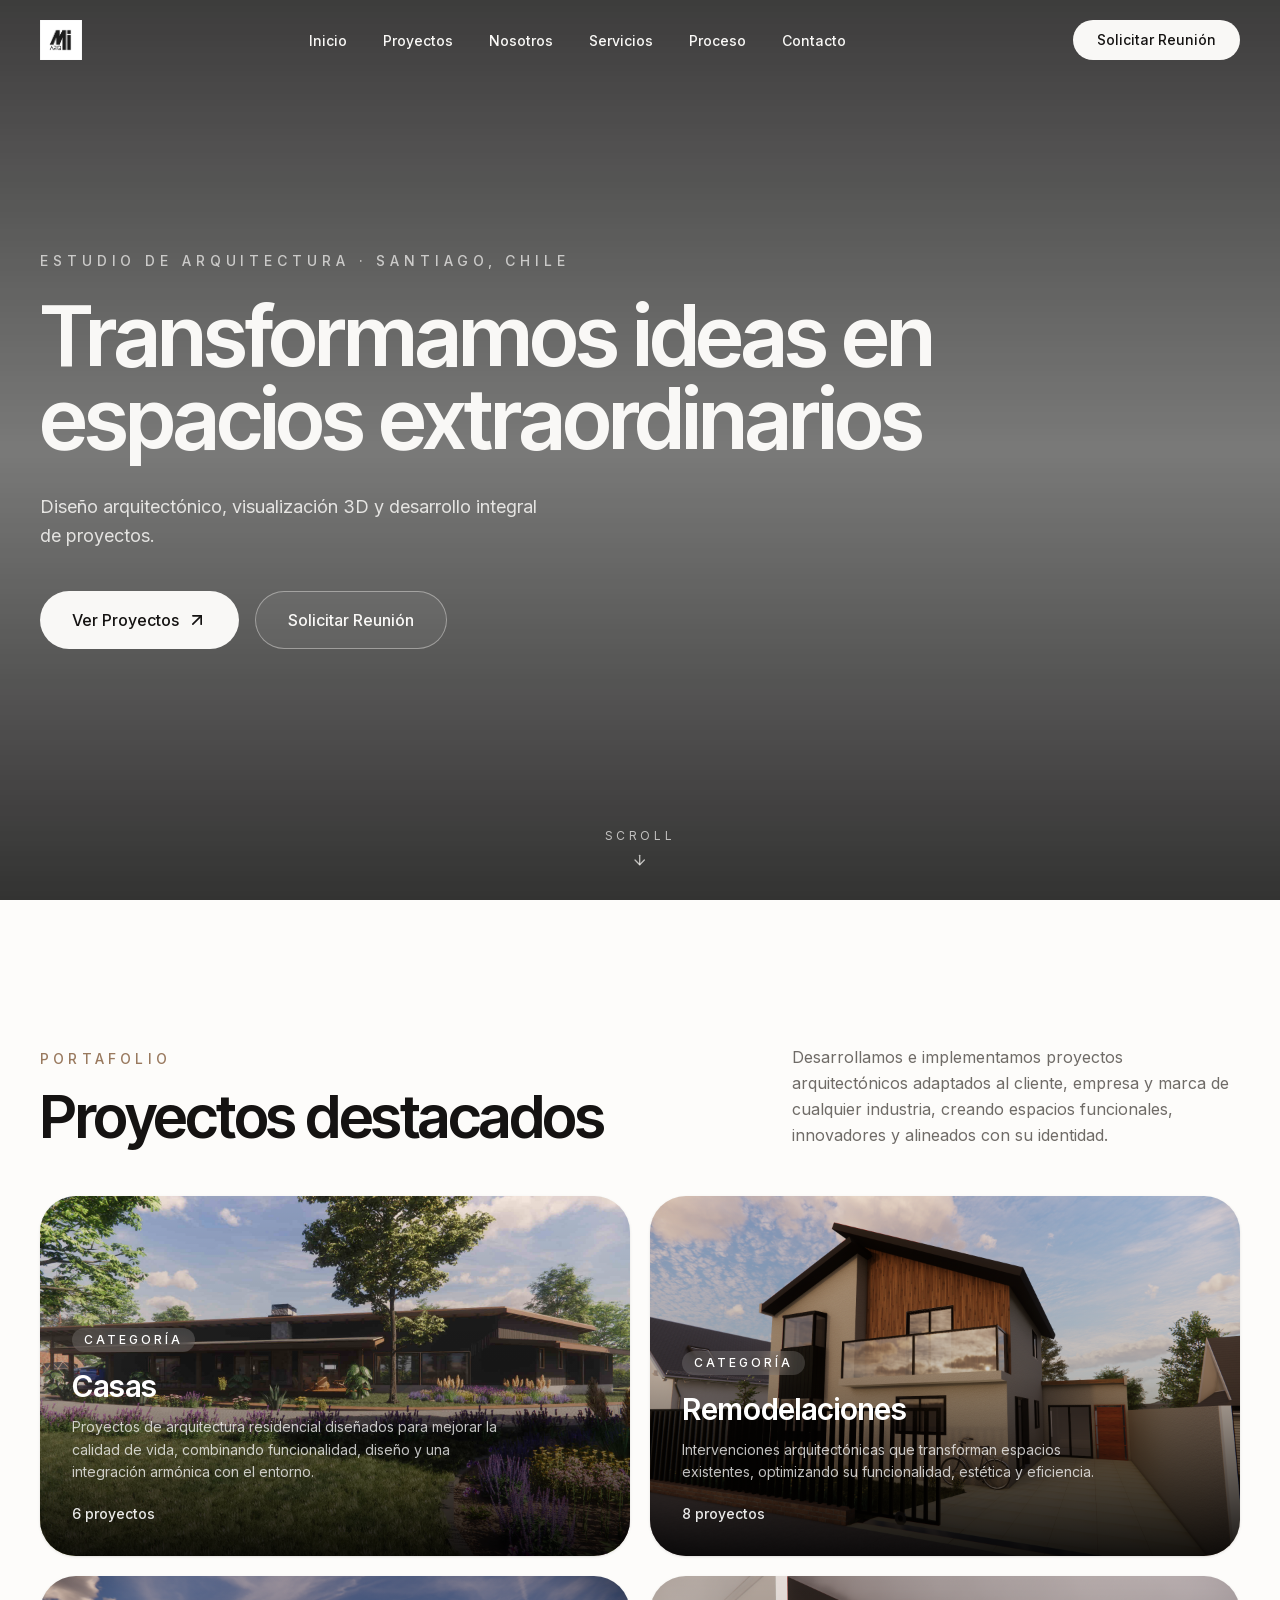
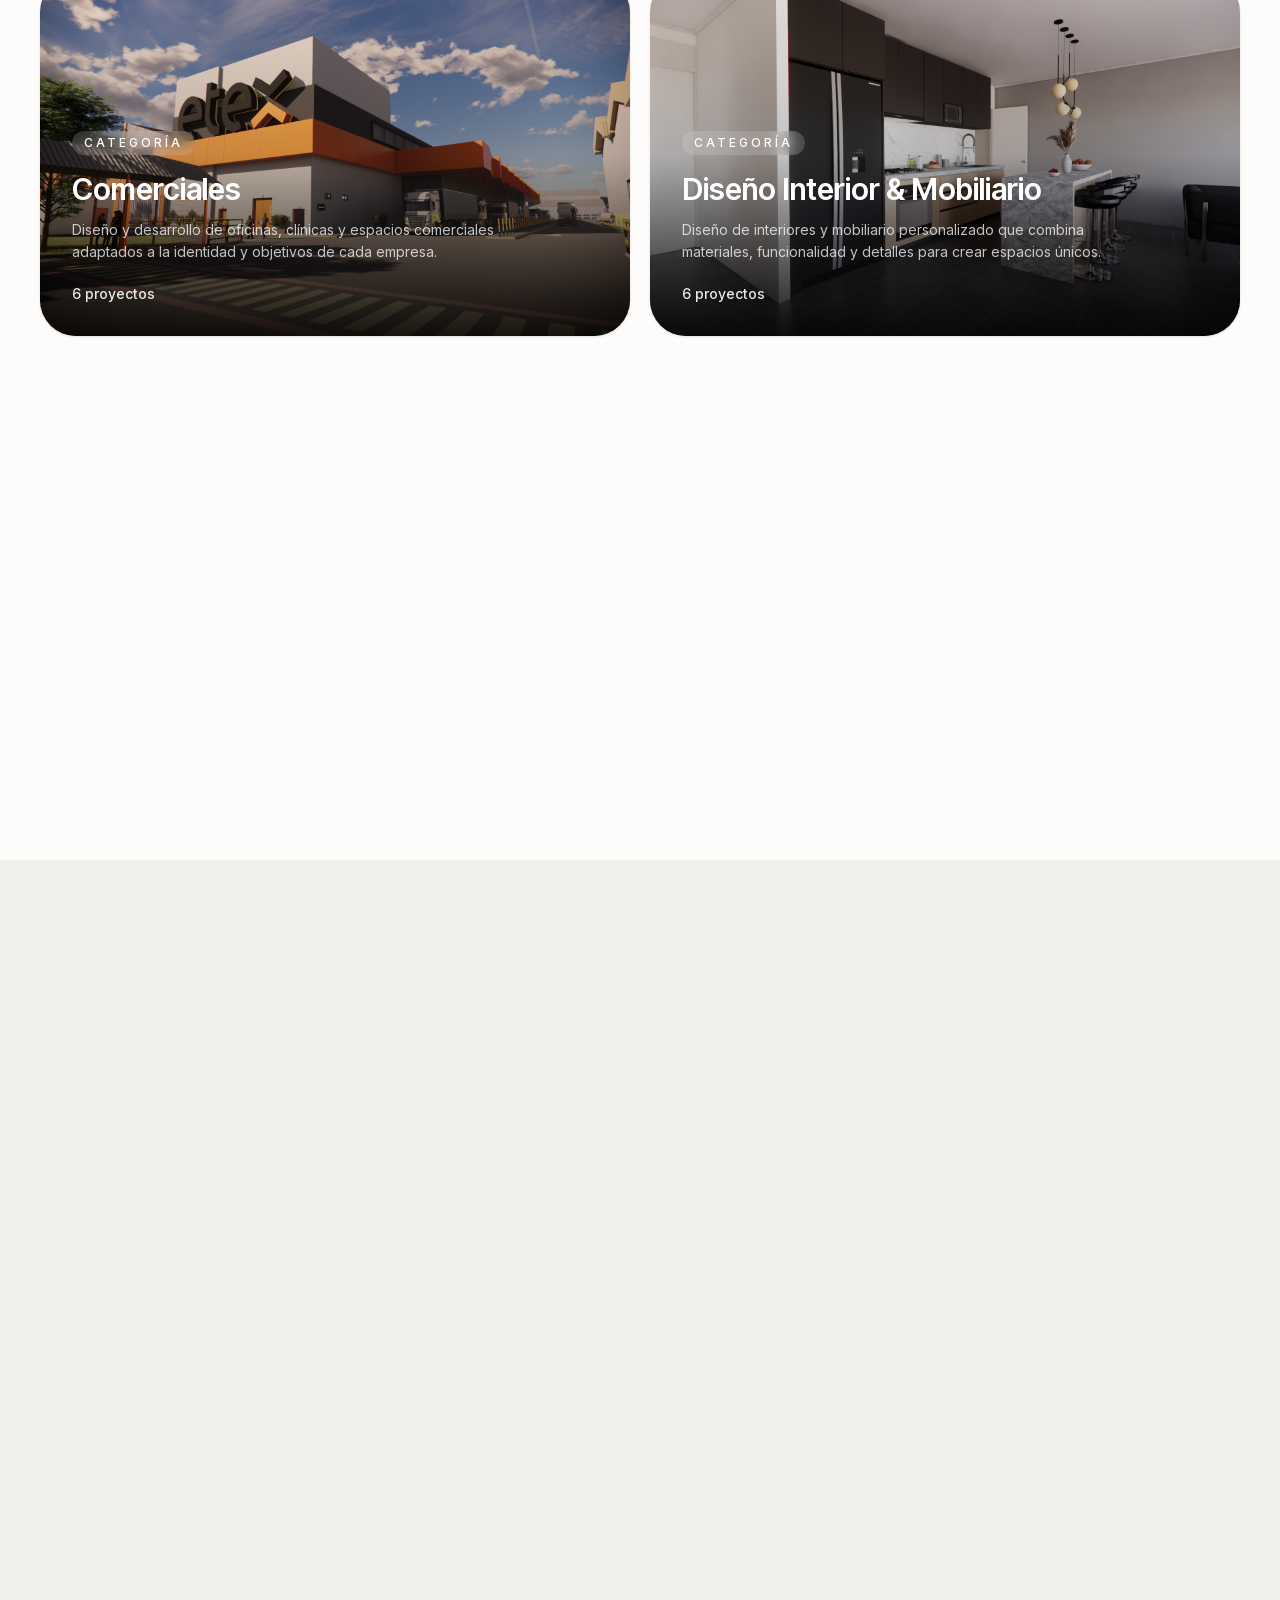
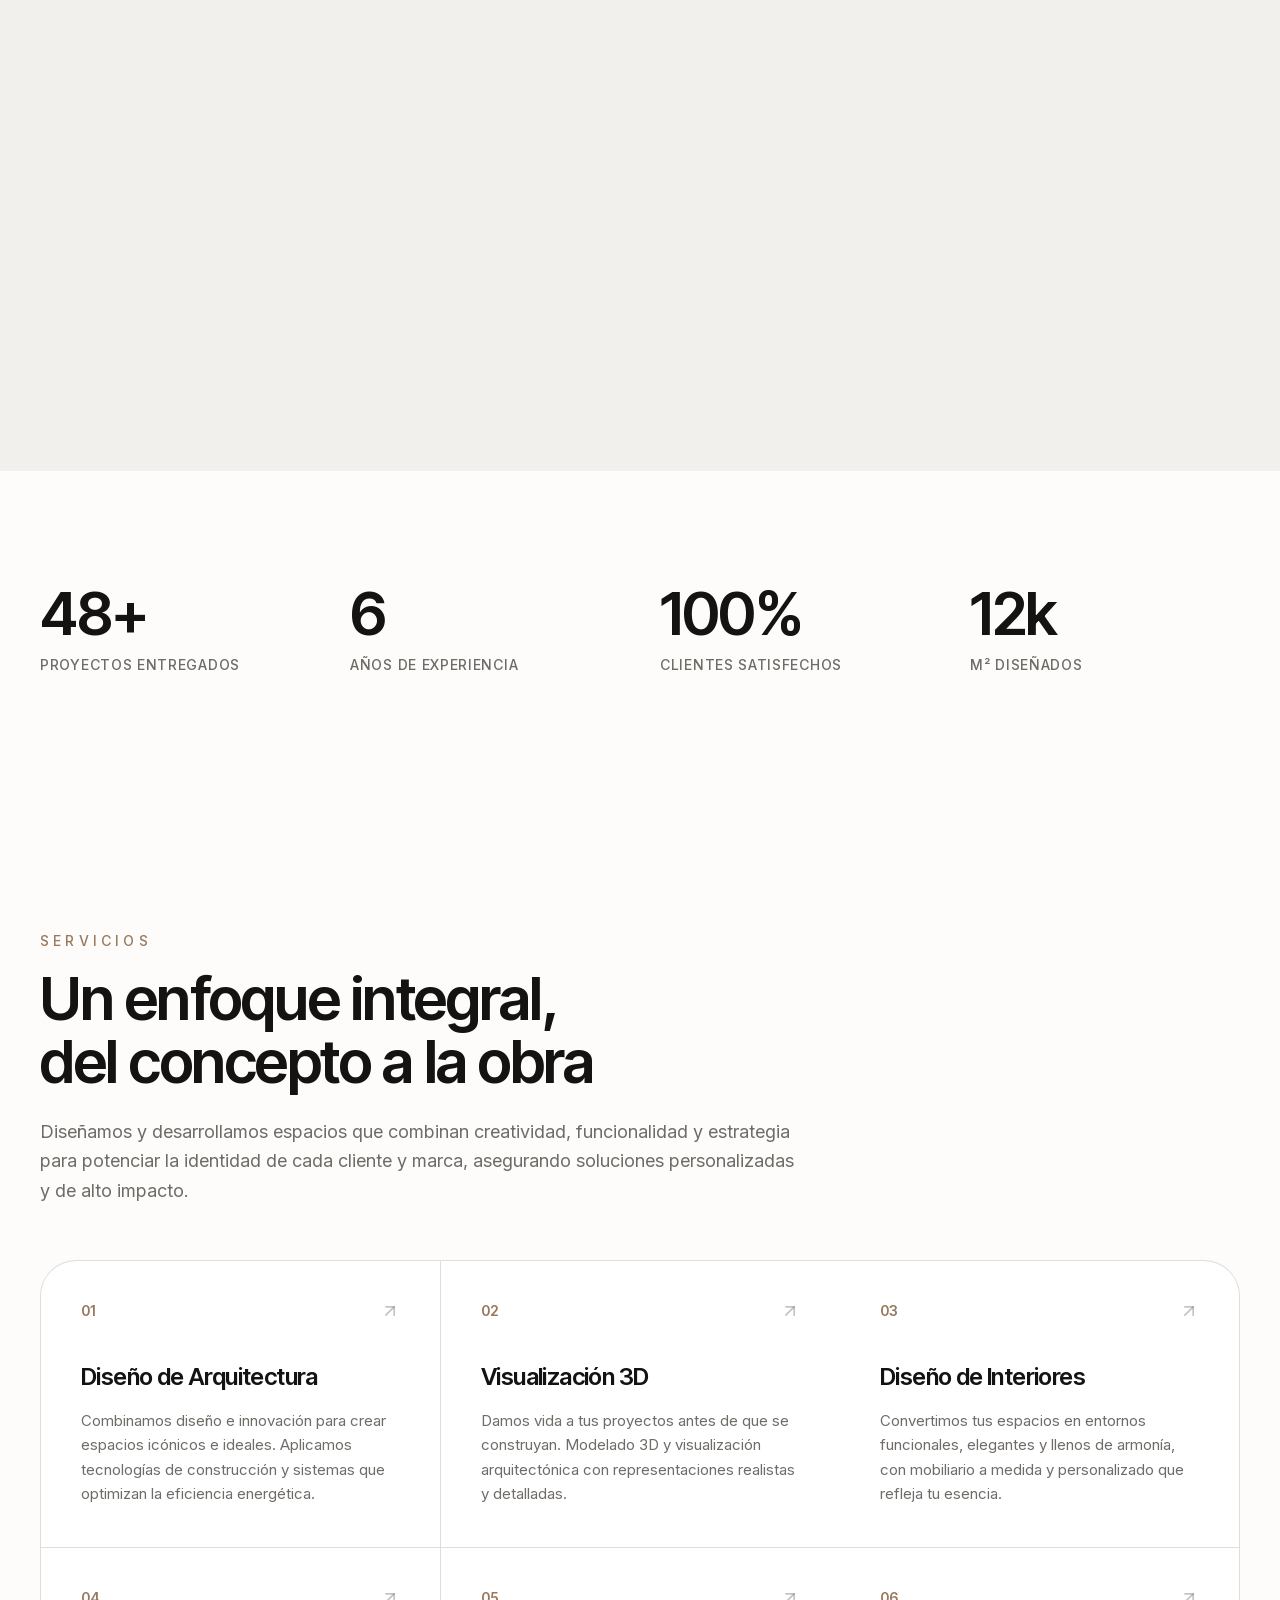
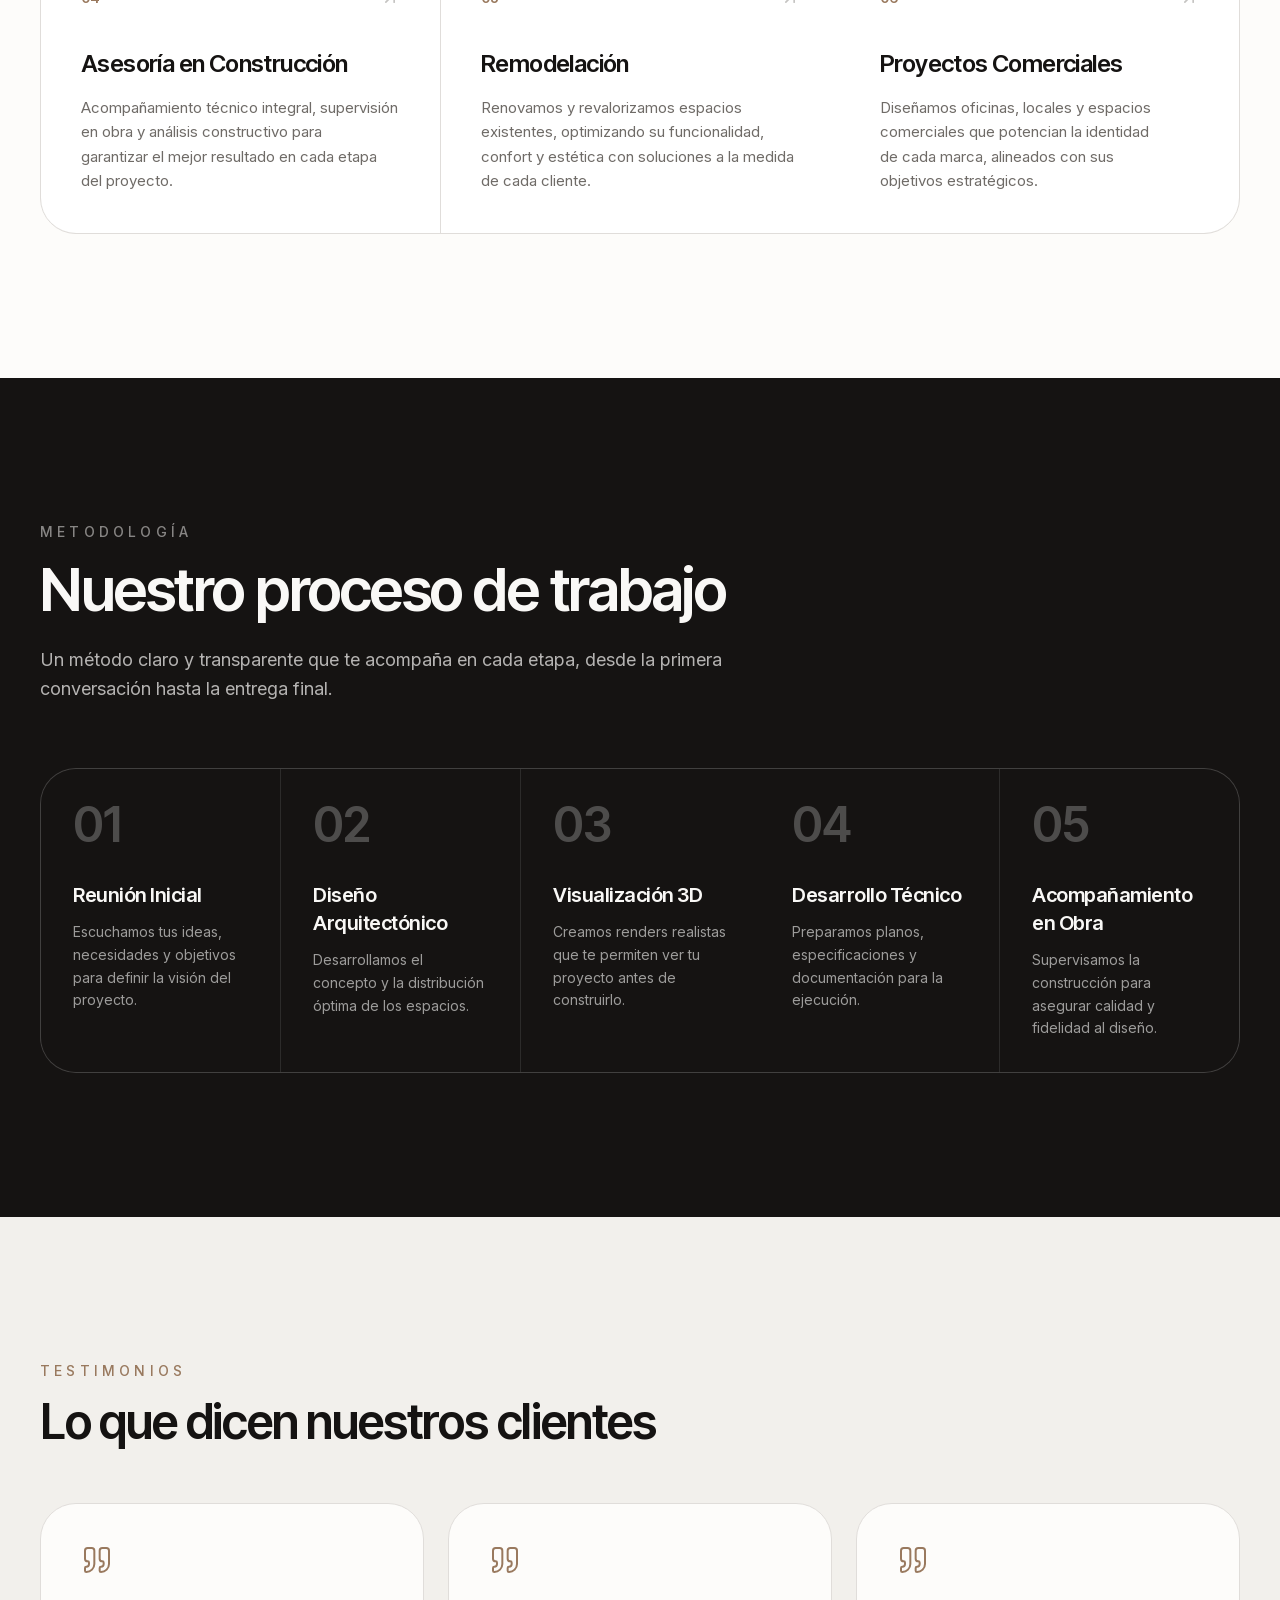
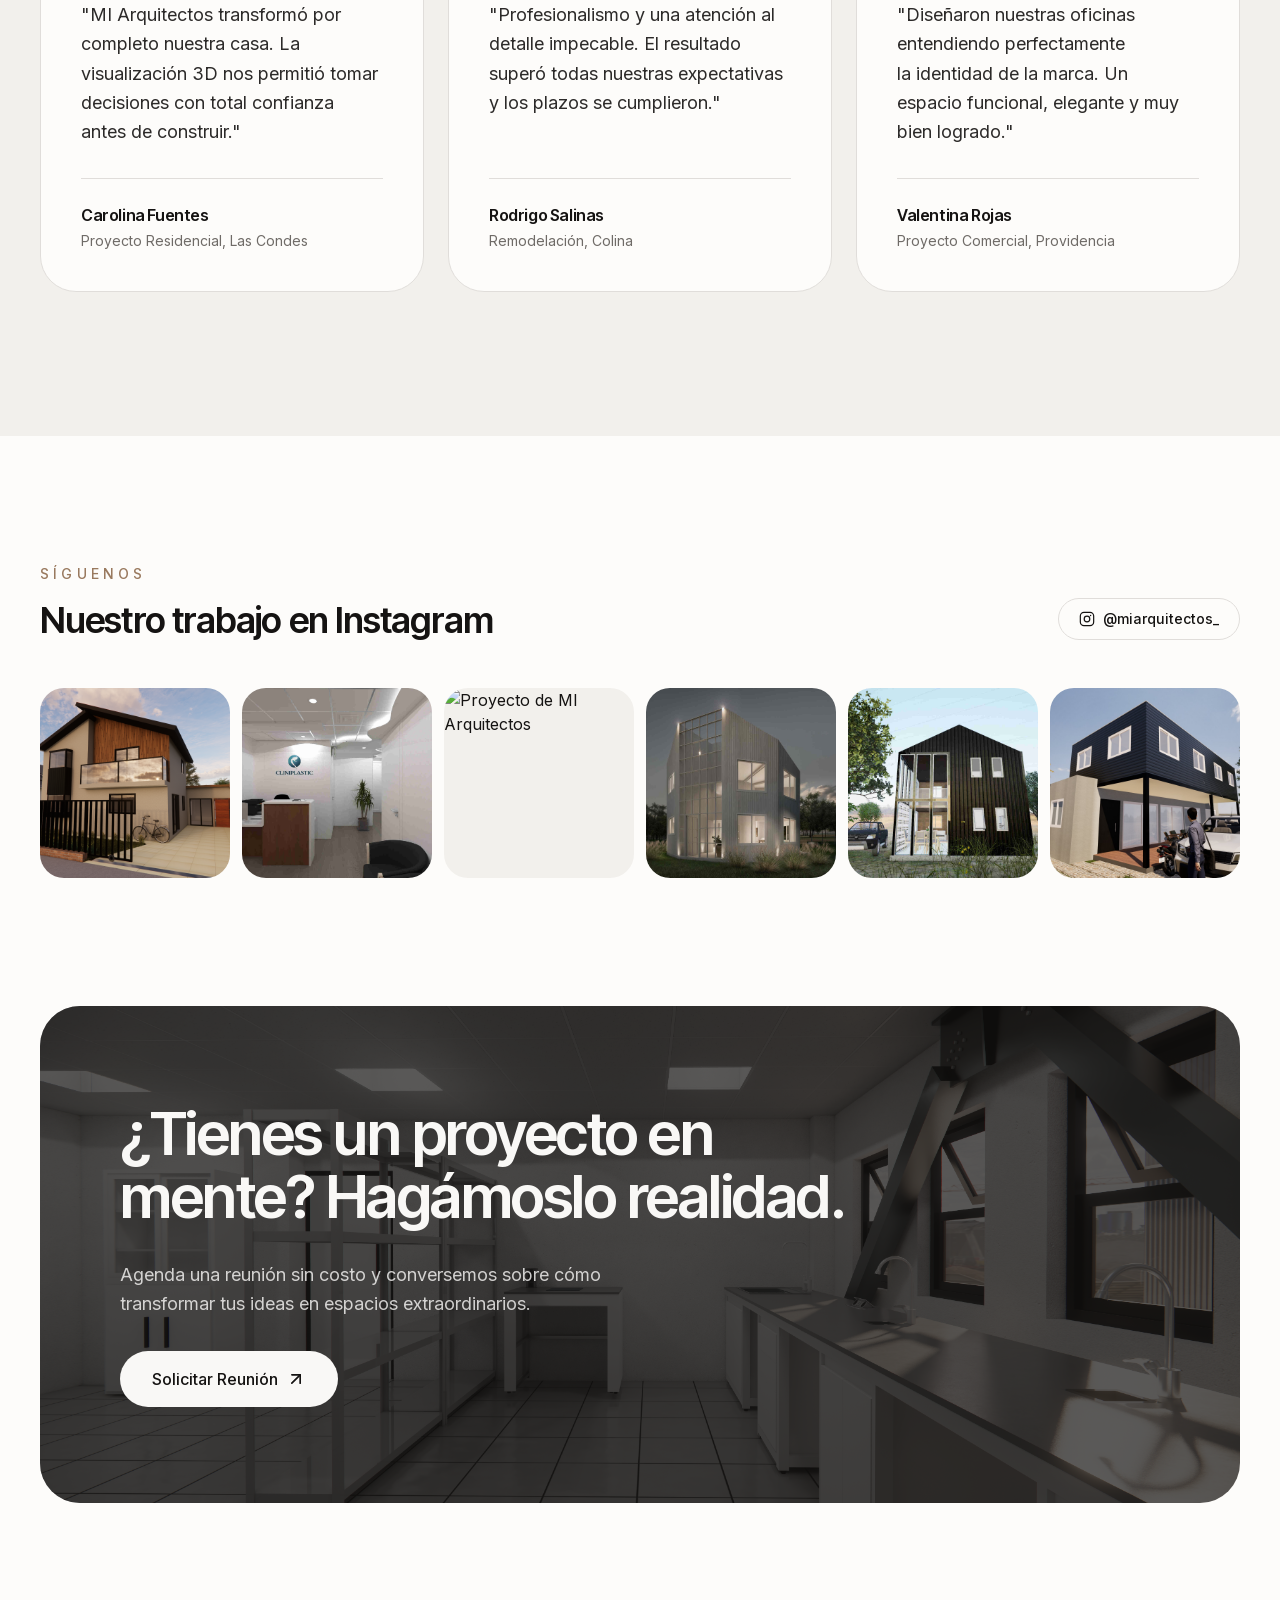
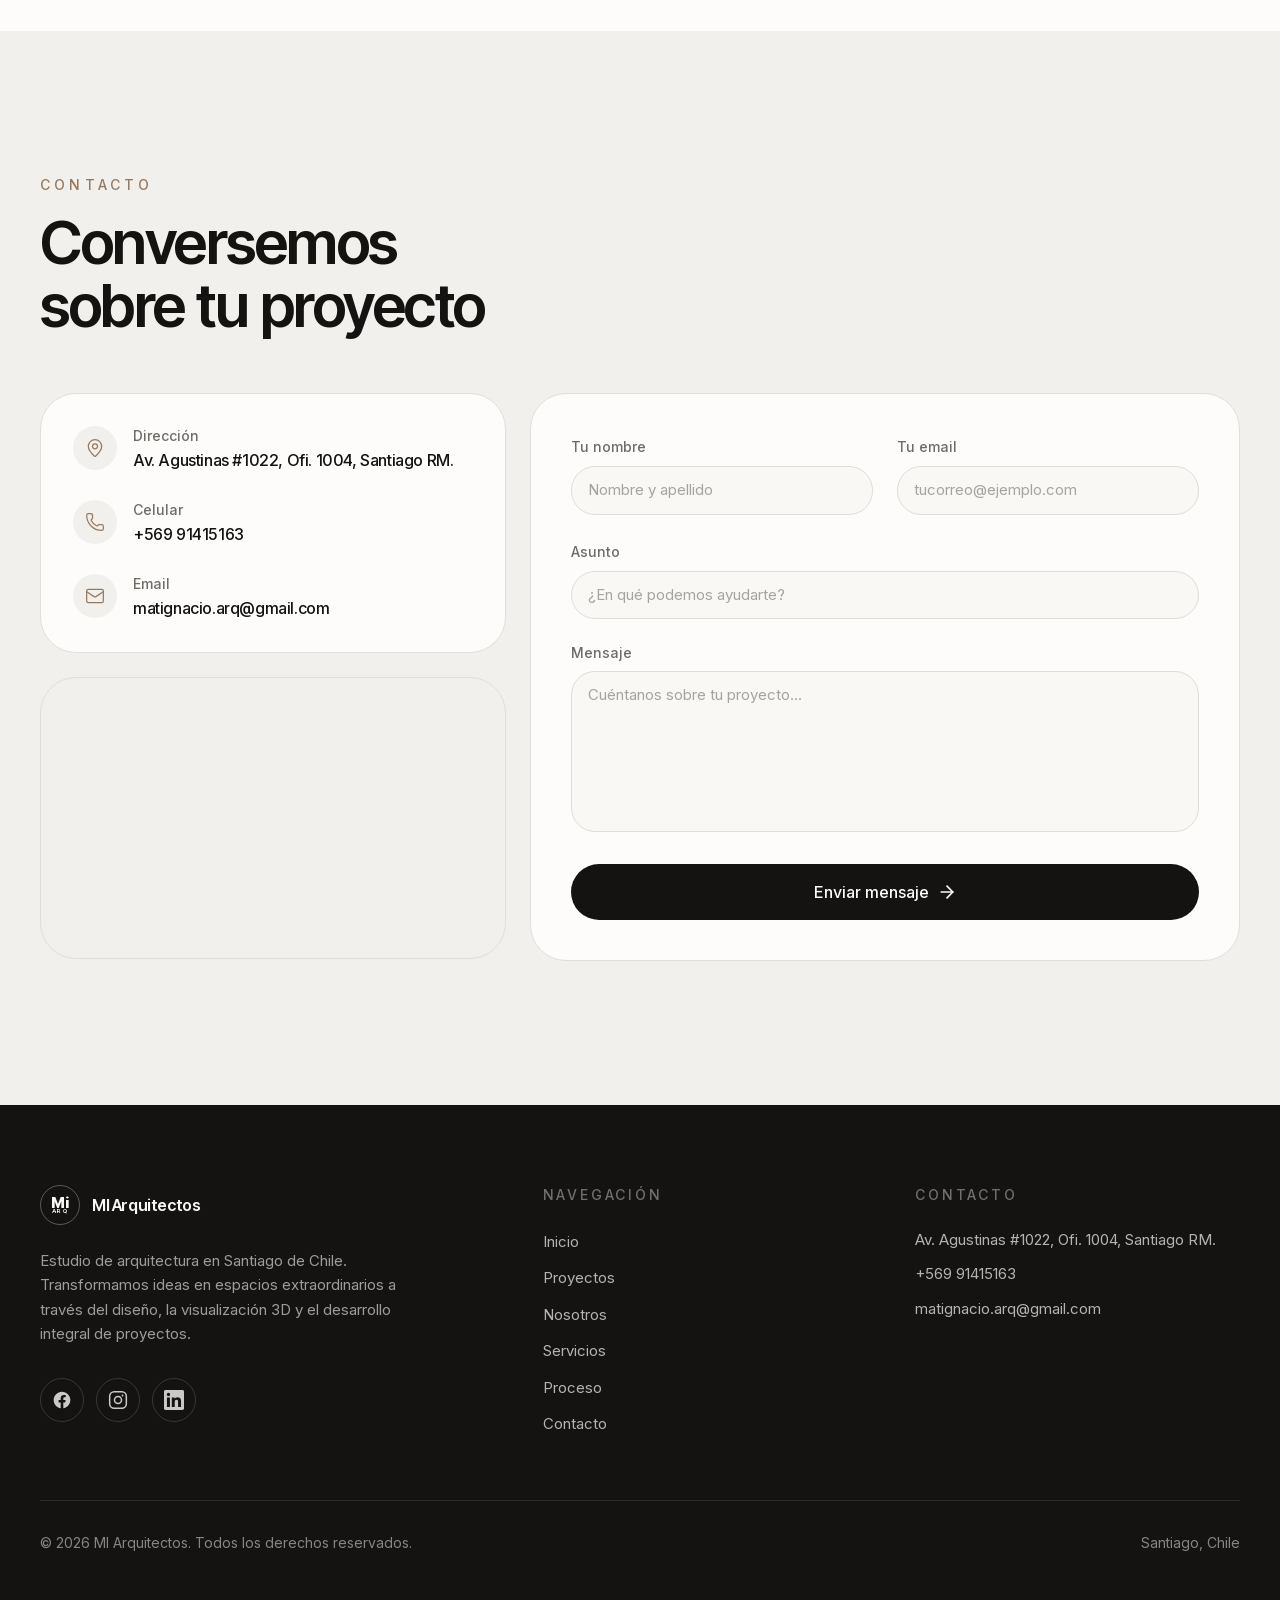
==== commit 1a9b915d: "new proyect" ====
--- a/index.html
+++ b/index.html
@@ -1 +1 @@
-<!DOCTYPE html><html lang="es" class="inter_c15e96cb-module__0bjUvq__variable inter_tight_de2c1803-module__J3wvYq__variable bg-background scroll-smooth"><head><meta charSet="utf-8"/><meta name="viewport" content="width=device-width, initial-scale=1"/><link rel="preload" href="/_next/static/media/83afe278b6a6bb3c-s.p.0q-301v4kxxnr.woff2" as="font" crossorigin="" type="font/woff2"/><link rel="preload" href="/_next/static/media/ab57efd000576a30-s.p.0.xyi-bdzzdcz.woff2" as="font" crossorigin="" type="font/woff2"/><link rel="preload" as="image" href="/images/casas/anteproyecto/render 01.jpg"/><link rel="preload" as="image" href="/images/remodelaciones/casamelipilla/Frontis%20Melipilla.png"/><link rel="preload" as="image" href="/images/comerciales-oficinas/remodelacion/vista%20tipo%20003%20(3).png"/><link rel="preload" as="image" href="/images/diseno-interior-moviliario/cocina/07.png"/><link rel="preload" as="image" href="/images/visualizacion-eventos-publicidad/VansXFuelfest/R1 (2).png"/><link rel="preload" href="/images/matias.png" as="image"/><link rel="preload" href="/images/remodelaciones/casamelipilla/Frontis Melipilla.png" as="image"/><link rel="preload" href="/images/comerciales-oficinas/cliniplastic/3.jpeg" as="image"/><link rel="preload" href="/images/remodelaciones/casalitueche/01.png" as="image"/><link rel="preload" href="/images/comerciales-oficinas/laboratorio/vista 02 color 1.png" as="image"/><link rel="stylesheet" href="/_next/static/chunks/0xwm6q8_doqsj.css" data-precedence="next"/><link rel="preload" as="script" fetchPriority="low" href="/_next/static/chunks/03q757hpt3301.js"/><script src="/_next/static/chunks/0kp0w4z7lebpa.js" async=""></script><script src="/_next/static/chunks/15.9jdb~4im25.js" async=""></script><script src="/_next/static/chunks/12mz0_._155bq.js" async=""></script><script src="/_next/static/chunks/173qvra~fczs6.js" async=""></script><script src="/_next/static/chunks/turbopack-0y1vzpz9bgde0.js" async=""></script><script src="/_next/static/chunks/0g9qkcnu6zh5f.js" async=""></script><script src="/_next/static/chunks/14xdthwga5u9i.js" async=""></script><script src="/_next/static/chunks/16rt7m72-jteg.js" async=""></script><script src="/_next/static/chunks/04c8fr6dauvk5.js" async=""></script><link rel="preload" href="/images/casas/casamalalcahuello/r1.jpg" as="image"/><link rel="preload" href="/images/casas/casalaestrella/2.jpg" as="image"/><link rel="preload" href="/images/casas/casamostazal/28.jpg" as="image"/><meta name="next-size-adjust" content=""/><meta name="theme-color" content="#0e0e0d"/><meta name="color-scheme" content="light"/><title>MI Arquitectos | Diseño arquitectónico y visualización 3D</title><meta name="description" content="Estudio de arquitectura en Santiago de Chile. Transformamos ideas en espacios extraordinarios: diseño arquitectónico, visualización 3D y desarrollo integral de proyectos residenciales y comerciales."/><meta name="author" content="MI Arquitectos"/><meta name="generator" content="v0.app"/><meta name="keywords" content="arquitectura,diseño arquitectónico,visualización 3D,diseño de interiores,remodelación,Santiago,Chile,MI Arquitectos"/><meta property="og:title" content="MI Arquitectos | Diseño arquitectónico y visualización 3D"/><meta property="og:description" content="Transformamos ideas en espacios extraordinarios. Diseño arquitectónico, visualización 3D y desarrollo integral de proyectos."/><meta property="og:site_name" content="MI Arquitectos"/><meta property="og:locale" content="es_CL"/><meta property="og:type" content="website"/><meta name="twitter:card" content="summary"/><meta name="twitter:title" content="MI Arquitectos | Diseño arquitectónico y visualización 3D"/><meta name="twitter:description" content="Transformamos ideas en espacios extraordinarios. Diseño arquitectónico, visualización 3D y desarrollo integral de proyectos."/><link rel="icon" href="/favicon.ico?favicon.144h--.t6-vyy.ico" sizes="48x48" type="image/x-icon"/><link rel="icon" href="/icon.jpg"/><script src="/_next/static/chunks/03~yq9q893hmn.js" noModule=""></script></head><body class="antialiased font-sans"><div hidden=""><!--$--><!--/$--></div><header class="fixed inset-x-0 top-0 z-50 transition-all duration-500 bg-transparent"><nav class="mx-auto flex h-20 max-w-7xl items-center justify-between px-6 lg:px-10"><a href="/#inicio" aria-label="MI Arquitectos - Inicio"><img alt="logo-img" loading="lazy" width="42" height="22" decoding="async" data-nimg="1" style="color:transparent" src="/images/logo.jpg"/></a><ul class="hidden items-center gap-9 lg:flex"><li><a href="/#inicio" class="text-sm font-medium transition-colors hover:text-primary text-primary-foreground">Inicio</a></li><li><a href="/#proyectos" class="text-sm font-medium transition-colors hover:text-primary text-primary-foreground">Proyectos</a></li><li><a href="/#nosotros" class="text-sm font-medium transition-colors hover:text-primary text-primary-foreground">Nosotros</a></li><li><a href="/#servicios" class="text-sm font-medium transition-colors hover:text-primary text-primary-foreground">Servicios</a></li><li><a href="/#proceso" class="text-sm font-medium transition-colors hover:text-primary text-primary-foreground">Proceso</a></li><li><a href="/#contacto" class="text-sm font-medium transition-colors hover:text-primary text-primary-foreground">Contacto</a></li></ul><a href="/#contacto" class="hidden rounded-full px-6 py-2.5 text-sm font-medium transition-all duration-300 lg:inline-flex hover:scale-[1.03] bg-primary-foreground text-foreground hover:bg-primary-foreground/90">Solicitar Reunión</a><button type="button" aria-label="Abrir menú" aria-expanded="false" class="inline-flex h-11 w-11 items-center justify-center rounded-full transition-colors lg:hidden text-foreground"><svg xmlns="http://www.w3.org/2000/svg" width="24" height="24" viewBox="0 0 24 24" fill="none" stroke="currentColor" stroke-width="2" stroke-linecap="round" stroke-linejoin="round" class="lucide lucide-menu h-6 w-6" aria-hidden="true"><path d="M4 5h16"></path><path d="M4 12h16"></path><path d="M4 19h16"></path></svg></button></nav><div class="fixed inset-0 top-20 z-40 origin-top bg-background transition-all duration-500 lg:hidden pointer-events-none opacity-0"><ul class="flex flex-col gap-2 px-6 pt-8"><li><a href="/#inicio" class="block border-b border-border py-4 font-display text-3xl font-medium tracking-tight text-foreground" style="transition-delay:0ms">Inicio</a></li><li><a href="/#proyectos" class="block border-b border-border py-4 font-display text-3xl font-medium tracking-tight text-foreground" style="transition-delay:40ms">Proyectos</a></li><li><a href="/#nosotros" class="block border-b border-border py-4 font-display text-3xl font-medium tracking-tight text-foreground" style="transition-delay:80ms">Nosotros</a></li><li><a href="/#servicios" class="block border-b border-border py-4 font-display text-3xl font-medium tracking-tight text-foreground" style="transition-delay:120ms">Servicios</a></li><li><a href="/#proceso" class="block border-b border-border py-4 font-display text-3xl font-medium tracking-tight text-foreground" style="transition-delay:160ms">Proceso</a></li><li><a href="/#contacto" class="block border-b border-border py-4 font-display text-3xl font-medium tracking-tight text-foreground" style="transition-delay:200ms">Contacto</a></li></ul><div class="px-6 pt-8"><a href="#contacto" class="inline-flex w-full items-center justify-center rounded-full bg-foreground px-6 py-4 text-base font-medium text-background">Solicitar Reunión</a></div></div></header><main><section id="inicio" class="relative flex min-h-screen items-center overflow-hidden"><div class="absolute inset-0"><video src="/images/video/clip.mp4" class="h-full w-full origin-center object-cover animate-kenburns" autoPlay="" muted="" loop="" playsInline="" preload="auto">Tu navegador no soporta la reproducción de video.</video><div class="absolute inset-0 bg-gradient-to-b from-black/70 via-black/40 to-black/75"></div><div class="absolute inset-0 bg-black/20"></div></div><div class="relative z-10 mx-auto w-full max-w-7xl px-6 lg:px-10"><div class="max-w-4xl"><p class="animate-fade-up text-sm font-medium uppercase tracking-[0.35em] text-primary-foreground/70 [animation-delay:100ms]">Estudio de Arquitectura · Santiago, Chile</p><h1 class="mt-6 animate-fade-up font-display text-5xl font-semibold leading-[0.98] tracking-tight text-primary-foreground text-balance [animation-delay:220ms] sm:text-6xl md:text-7xl lg:text-[5.25rem]">Transformamos ideas en espacios extraordinarios</h1><p class="mt-8 max-w-xl animate-fade-up text-lg leading-relaxed text-primary-foreground/85 text-pretty [animation-delay:360ms]">Diseño arquitectónico, visualización 3D y desarrollo integral de proyectos.</p><div class="mt-10 flex animate-fade-up flex-col gap-4 sm:flex-row [animation-delay:480ms]"><a href="#proyectos" class="group inline-flex items-center justify-center gap-2 rounded-full bg-primary-foreground px-8 py-4 text-base font-medium text-foreground transition-all duration-300 hover:scale-[1.03] hover:bg-primary-foreground/90">Ver Proyectos<svg xmlns="http://www.w3.org/2000/svg" width="24" height="24" viewBox="0 0 24 24" fill="none" stroke="currentColor" stroke-width="2" stroke-linecap="round" stroke-linejoin="round" class="lucide lucide-arrow-up-right h-5 w-5 transition-transform duration-300 group-hover:translate-x-0.5 group-hover:-translate-y-0.5" aria-hidden="true"><path d="M7 7h10v10"></path><path d="M7 17 17 7"></path></svg></a><a href="#contacto" class="inline-flex items-center justify-center gap-2 rounded-full border border-primary-foreground/40 bg-white/5 px-8 py-4 text-base font-medium text-primary-foreground backdrop-blur-sm transition-all duration-300 hover:scale-[1.03] hover:bg-white/10">Solicitar Reunión</a></div></div></div><a href="#proyectos" aria-label="Desplazar a proyectos" class="absolute bottom-8 left-1/2 z-10 hidden -translate-x-1/2 flex-col items-center gap-2 text-primary-foreground/70 md:flex"><span class="text-xs uppercase tracking-[0.3em]">Scroll</span><svg xmlns="http://www.w3.org/2000/svg" width="24" height="24" viewBox="0 0 24 24" fill="none" stroke="currentColor" stroke-width="2" stroke-linecap="round" stroke-linejoin="round" class="lucide lucide-arrow-down h-4 w-4 animate-soft-bounce" aria-hidden="true"><path d="M12 5v14"></path><path d="m19 12-7 7-7-7"></path></svg></a></section><section id="proyectos" class="bg-background py-24 lg:py-36"><div class="mx-auto max-w-7xl px-6 lg:px-10"><div class="reveal flex flex-col gap-6 md:flex-row md:items-end md:justify-between" style="transition-delay:0ms"><div><p class="text-sm font-medium uppercase tracking-[0.3em] text-wood">Portafolio</p><h2 class="mt-4 max-w-2xl font-display text-4xl font-semibold leading-[1.05] tracking-tight text-balance sm:text-5xl lg:text-6xl">Proyectos destacados</h2></div><p class="max-w-md text-base leading-relaxed text-muted-foreground text-pretty">Desarrollamos e implementamos proyectos arquitectónicos adaptados al cliente, empresa y marca de cualquier industria, creando espacios funcionales, innovadores y alineados con su identidad.</p></div><div class="mt-12 grid grid-cols-1 gap-5 md:grid-cols-2"><article class="reveal" style="transition-delay:0ms"><a class="group relative flex min-h-[360px] overflow-hidden rounded-3xl bg-muted shadow-sm transition-all duration-500 hover:-translate-y-1 hover:shadow-2xl" href="/proyectos/casas/"><div class="absolute inset-0"><img src="/images/casas/anteproyecto/render 01.jpg" alt="Casas" class="h-full w-full object-cover transition-transform duration-[900ms] ease-out group-hover:scale-105"/><div class="absolute inset-0 bg-gradient-to-t from-black/90 via-black/20 to-transparent"></div></div><div class="relative mt-auto flex w-full items-end justify-between gap-6 p-8"><div class="max-w-md"><span class="inline-flex rounded-full bg-white/15 px-3 py-1 text-xs font-medium uppercase tracking-[0.25em] text-white backdrop-blur-sm">Categoría</span><h3 class="mt-4 font-display text-3xl font-semibold text-white">Casas</h3><p class="mt-3 text-sm leading-relaxed text-white/75">Proyectos de arquitectura residencial diseñados para mejorar la calidad de vida, combinando funcionalidad, diseño y una integración armónica con el entorno.</p><p class="mt-5 text-sm font-medium text-white/90">6<!-- --> proyectos</p></div><span class="flex h-12 w-12 shrink-0 items-center justify-center rounded-full bg-white/15 text-white opacity-0 backdrop-blur-sm transition-all duration-500 group-hover:scale-100 group-hover:opacity-100"><svg xmlns="http://www.w3.org/2000/svg" width="24" height="24" viewBox="0 0 24 24" fill="none" stroke="currentColor" stroke-width="2" stroke-linecap="round" stroke-linejoin="round" class="lucide lucide-arrow-up-right h-5 w-5" aria-hidden="true"><path d="M7 7h10v10"></path><path d="M7 17 17 7"></path></svg></span></div></a></article><article class="reveal" style="transition-delay:100ms"><a class="group relative flex min-h-[360px] overflow-hidden rounded-3xl bg-muted shadow-sm transition-all duration-500 hover:-translate-y-1 hover:shadow-2xl" href="/proyectos/remodelacion/"><div class="absolute inset-0"><img src="/images/remodelaciones/casamelipilla/Frontis%20Melipilla.png" alt="Remodelaciones" class="h-full w-full object-cover transition-transform duration-[900ms] ease-out group-hover:scale-105"/><div class="absolute inset-0 bg-gradient-to-t from-black/90 via-black/20 to-transparent"></div></div><div class="relative mt-auto flex w-full items-end justify-between gap-6 p-8"><div class="max-w-md"><span class="inline-flex rounded-full bg-white/15 px-3 py-1 text-xs font-medium uppercase tracking-[0.25em] text-white backdrop-blur-sm">Categoría</span><h3 class="mt-4 font-display text-3xl font-semibold text-white">Remodelaciones</h3><p class="mt-3 text-sm leading-relaxed text-white/75">Intervenciones arquitectónicas que transforman espacios existentes, optimizando su funcionalidad, estética y eficiencia.</p><p class="mt-5 text-sm font-medium text-white/90">5<!-- --> proyectos</p></div><span class="flex h-12 w-12 shrink-0 items-center justify-center rounded-full bg-white/15 text-white opacity-0 backdrop-blur-sm transition-all duration-500 group-hover:scale-100 group-hover:opacity-100"><svg xmlns="http://www.w3.org/2000/svg" width="24" height="24" viewBox="0 0 24 24" fill="none" stroke="currentColor" stroke-width="2" stroke-linecap="round" stroke-linejoin="round" class="lucide lucide-arrow-up-right h-5 w-5" aria-hidden="true"><path d="M7 7h10v10"></path><path d="M7 17 17 7"></path></svg></span></div></a></article><article class="reveal" style="transition-delay:0ms"><a class="group relative flex min-h-[360px] overflow-hidden rounded-3xl bg-muted shadow-sm transition-all duration-500 hover:-translate-y-1 hover:shadow-2xl" href="/proyectos/comerciales/"><div class="absolute inset-0"><img src="/images/comerciales-oficinas/remodelacion/vista%20tipo%20003%20(3).png" alt="Comerciales" class="h-full w-full object-cover transition-transform duration-[900ms] ease-out group-hover:scale-105"/><div class="absolute inset-0 bg-gradient-to-t from-black/90 via-black/20 to-transparent"></div></div><div class="relative mt-auto flex w-full items-end justify-between gap-6 p-8"><div class="max-w-md"><span class="inline-flex rounded-full bg-white/15 px-3 py-1 text-xs font-medium uppercase tracking-[0.25em] text-white backdrop-blur-sm">Categoría</span><h3 class="mt-4 font-display text-3xl font-semibold text-white">Comerciales</h3><p class="mt-3 text-sm leading-relaxed text-white/75">Diseño y desarrollo de oficinas, clínicas y espacios comerciales adaptados a la identidad y objetivos de cada empresa.</p><p class="mt-5 text-sm font-medium text-white/90">5<!-- --> proyectos</p></div><span class="flex h-12 w-12 shrink-0 items-center justify-center rounded-full bg-white/15 text-white opacity-0 backdrop-blur-sm transition-all duration-500 group-hover:scale-100 group-hover:opacity-100"><svg xmlns="http://www.w3.org/2000/svg" width="24" height="24" viewBox="0 0 24 24" fill="none" stroke="currentColor" stroke-width="2" stroke-linecap="round" stroke-linejoin="round" class="lucide lucide-arrow-up-right h-5 w-5" aria-hidden="true"><path d="M7 7h10v10"></path><path d="M7 17 17 7"></path></svg></span></div></a></article><article class="reveal" style="transition-delay:100ms"><a class="group relative flex min-h-[360px] overflow-hidden rounded-3xl bg-muted shadow-sm transition-all duration-500 hover:-translate-y-1 hover:shadow-2xl" href="/proyectos/interiores/"><div class="absolute inset-0"><img src="/images/diseno-interior-moviliario/cocina/07.png" alt="Diseño Interior &amp; Mobiliario" class="h-full w-full object-cover transition-transform duration-[900ms] ease-out group-hover:scale-105"/><div class="absolute inset-0 bg-gradient-to-t from-black/90 via-black/20 to-transparent"></div></div><div class="relative mt-auto flex w-full items-end justify-between gap-6 p-8"><div class="max-w-md"><span class="inline-flex rounded-full bg-white/15 px-3 py-1 text-xs font-medium uppercase tracking-[0.25em] text-white backdrop-blur-sm">Categoría</span><h3 class="mt-4 font-display text-3xl font-semibold text-white">Diseño Interior &amp; Mobiliario</h3><p class="mt-3 text-sm leading-relaxed text-white/75">Diseño de interiores y mobiliario personalizado que combina materiales, funcionalidad y detalles para crear espacios únicos.</p><p class="mt-5 text-sm font-medium text-white/90">5<!-- --> proyectos</p></div><span class="flex h-12 w-12 shrink-0 items-center justify-center rounded-full bg-white/15 text-white opacity-0 backdrop-blur-sm transition-all duration-500 group-hover:scale-100 group-hover:opacity-100"><svg xmlns="http://www.w3.org/2000/svg" width="24" height="24" viewBox="0 0 24 24" fill="none" stroke="currentColor" stroke-width="2" stroke-linecap="round" stroke-linejoin="round" class="lucide lucide-arrow-up-right h-5 w-5" aria-hidden="true"><path d="M7 7h10v10"></path><path d="M7 17 17 7"></path></svg></span></div></a></article><article class="reveal" style="transition-delay:0ms"><a class="group relative flex min-h-[360px] overflow-hidden rounded-3xl bg-muted shadow-sm transition-all duration-500 hover:-translate-y-1 hover:shadow-2xl" href="/proyectos/visualizacion/"><div class="absolute inset-0"><img src="/images/visualizacion-eventos-publicidad/VansXFuelfest/R1 (2).png" alt="Visualización para Eventos &amp; Publicidad" class="h-full w-full object-cover transition-transform duration-[900ms] ease-out group-hover:scale-105"/><div class="absolute inset-0 bg-gradient-to-t from-black/90 via-black/20 to-transparent"></div></div><div class="relative mt-auto flex w-full items-end justify-between gap-6 p-8"><div class="max-w-md"><span class="inline-flex rounded-full bg-white/15 px-3 py-1 text-xs font-medium uppercase tracking-[0.25em] text-white backdrop-blur-sm">Categoría</span><h3 class="mt-4 font-display text-3xl font-semibold text-white">Visualización para Eventos &amp; Publicidad</h3><p class="mt-3 text-sm leading-relaxed text-white/75">Desarrollo de visualizaciones 3D, renders y propuestas espaciales para eventos, activaciones de marca, exhibiciones y campañas publicitarias, comunicando conceptos de forma atractiva antes de su ejecución.</p><p class="mt-5 text-sm font-medium text-white/90">5<!-- --> proyectos</p></div><span class="flex h-12 w-12 shrink-0 items-center justify-center rounded-full bg-white/15 text-white opacity-0 backdrop-blur-sm transition-all duration-500 group-hover:scale-100 group-hover:opacity-100"><svg xmlns="http://www.w3.org/2000/svg" width="24" height="24" viewBox="0 0 24 24" fill="none" stroke="currentColor" stroke-width="2" stroke-linecap="round" stroke-linejoin="round" class="lucide lucide-arrow-up-right h-5 w-5" aria-hidden="true"><path d="M7 7h10v10"></path><path d="M7 17 17 7"></path></svg></span></div></a></article></div></div></section><section id="nosotros" class="bg-secondary py-24 lg:py-36"><div class="mx-auto max-w-7xl px-6 lg:px-10"><div class="grid gap-14 lg:grid-cols-2 lg:gap-20"><div class="reveal relative" style="transition-delay:0ms"><div class="relative overflow-hidden rounded-3xl"><img src="/images/matias.png" alt="Matías Ignacio Alfaro, Arquitecto y fundador de MI Arquitectos" class="aspect-[4/5] w-full object-cover"/></div><div class="absolute -bottom-6 left-6 right-6 rounded-2xl border border-border bg-background/95 p-6 shadow-xl backdrop-blur-sm sm:left-8 sm:right-auto sm:max-w-xs"><p class="font-display text-lg font-semibold tracking-tight">Matías Ignacio Alfaro</p><p class="mt-1 text-sm text-wood">Arquitecto · Fundador &amp; CEO</p></div></div><div class="flex flex-col justify-center"><div class="reveal" style="transition-delay:0ms"><p class="text-sm font-medium uppercase tracking-[0.3em] text-wood">Sobre nosotros</p><h2 class="mt-4 font-display text-4xl font-semibold leading-[1.05] tracking-tight text-balance sm:text-5xl">Diseño con propósito, ejecutado con precisión</h2><p class="mt-6 text-lg leading-relaxed text-muted-foreground text-pretty">En MI Arquitectos transformamos ideas en espacios únicos que no solo responden a las necesidades del cliente, sino que también potencian su estilo de vida. Nos especializamos en diseño de vivienda, espacios comerciales, oficinas y diseño de ambientes, ofreciendo un acompañamiento integral en cada etapa del proyecto, desde la conceptualización hasta la construcción.</p></div><div class="mt-10 grid gap-5 sm:grid-cols-3"><div class="reveal rounded-2xl border border-border bg-background p-6" style="transition-delay:0ms"><svg xmlns="http://www.w3.org/2000/svg" width="24" height="24" viewBox="0 0 24 24" fill="none" stroke="currentColor" stroke-width="1.5" stroke-linecap="round" stroke-linejoin="round" class="lucide lucide-compass h-6 w-6 text-wood" aria-hidden="true"><circle cx="12" cy="12" r="10"></circle><path d="m16.24 7.76-1.804 5.411a2 2 0 0 1-1.265 1.265L7.76 16.24l1.804-5.411a2 2 0 0 1 1.265-1.265z"></path></svg><h3 class="mt-4 font-display text-lg font-semibold">Misión</h3><p class="mt-2 text-sm leading-relaxed text-muted-foreground">Transformar ideas en espacios únicos que responden a las necesidades del cliente y potencian su estilo de vida.</p></div><div class="reveal rounded-2xl border border-border bg-background p-6" style="transition-delay:90ms"><svg xmlns="http://www.w3.org/2000/svg" width="24" height="24" viewBox="0 0 24 24" fill="none" stroke="currentColor" stroke-width="1.5" stroke-linecap="round" stroke-linejoin="round" class="lucide lucide-eye h-6 w-6 text-wood" aria-hidden="true"><path d="M2.062 12.348a1 1 0 0 1 0-.696 10.75 10.75 0 0 1 19.876 0 1 1 0 0 1 0 .696 10.75 10.75 0 0 1-19.876 0"></path><circle cx="12" cy="12" r="3"></circle></svg><h3 class="mt-4 font-display text-lg font-semibold">Visión</h3><p class="mt-2 text-sm leading-relaxed text-muted-foreground">Ser un referente en arquitectura funcional y sostenible, integrando diseño, tecnología y estrategia.</p></div><div class="reveal rounded-2xl border border-border bg-background p-6" style="transition-delay:180ms"><svg xmlns="http://www.w3.org/2000/svg" width="24" height="24" viewBox="0 0 24 24" fill="none" stroke="currentColor" stroke-width="1.5" stroke-linecap="round" stroke-linejoin="round" class="lucide lucide-gem h-6 w-6 text-wood" aria-hidden="true"><path d="M10.5 3 8 9l4 13 4-13-2.5-6"></path><path d="M17 3a2 2 0 0 1 1.6.8l3 4a2 2 0 0 1 .013 2.382l-7.99 10.986a2 2 0 0 1-3.247 0l-7.99-10.986A2 2 0 0 1 2.4 7.8l2.998-3.997A2 2 0 0 1 7 3z"></path><path d="M2 9h20"></path></svg><h3 class="mt-4 font-display text-lg font-semibold">Valores</h3><p class="mt-2 text-sm leading-relaxed text-muted-foreground">Creatividad, rigor técnico, cercanía y un compromiso absoluto con la calidad en cada etapa del proyecto.</p></div></div></div></div><div class="reveal mt-20 border-t border-border pt-12" style="transition-delay:0ms"><div class="grid gap-8 sm:grid-cols-2 lg:grid-cols-4"><div class="reveal relative" style="transition-delay:0ms"><span class="font-display text-3xl font-semibold tracking-tight text-wood">2019</span><p class="mt-3 text-sm leading-relaxed text-muted-foreground">Nace MI Arquitectos con los primeros proyectos residenciales.</p></div><div class="reveal relative" style="transition-delay:90ms"><span class="font-display text-3xl font-semibold tracking-tight text-wood">2021</span><p class="mt-3 text-sm leading-relaxed text-muted-foreground">Incorporamos visualización 3D avanzada al proceso de diseño.</p></div><div class="reveal relative" style="transition-delay:180ms"><span class="font-display text-3xl font-semibold tracking-tight text-wood">2023</span><p class="mt-3 text-sm leading-relaxed text-muted-foreground">Expansión a proyectos comerciales, oficinas e industria.</p></div><div class="reveal relative" style="transition-delay:270ms"><span class="font-display text-3xl font-semibold tracking-tight text-wood">2025</span><p class="mt-3 text-sm leading-relaxed text-muted-foreground">Consolidación como estudio integral de arquitectura y diseño.</p></div></div></div></div></section><section class="bg-background py-20 lg:py-28"><div class="mx-auto max-w-7xl px-6 lg:px-10"><div class="grid grid-cols-2 gap-10 lg:grid-cols-4"><div class="reveal text-center lg:text-left" style="transition-delay:0ms"><p class="font-display text-5xl font-semibold tracking-tight sm:text-6xl"><span>0<!-- -->+</span></p><p class="mt-3 text-sm font-medium uppercase tracking-wider text-muted-foreground">Proyectos entregados</p></div><div class="reveal text-center lg:text-left" style="transition-delay:90ms"><p class="font-display text-5xl font-semibold tracking-tight sm:text-6xl"><span>0</span></p><p class="mt-3 text-sm font-medium uppercase tracking-wider text-muted-foreground">Años de experiencia</p></div><div class="reveal text-center lg:text-left" style="transition-delay:180ms"><p class="font-display text-5xl font-semibold tracking-tight sm:text-6xl"><span>0<!-- -->%</span></p><p class="mt-3 text-sm font-medium uppercase tracking-wider text-muted-foreground">Clientes satisfechos</p></div><div class="reveal text-center lg:text-left" style="transition-delay:270ms"><p class="font-display text-5xl font-semibold tracking-tight sm:text-6xl"><span>0<!-- -->k</span></p><p class="mt-3 text-sm font-medium uppercase tracking-wider text-muted-foreground">m² diseñados</p></div></div></div></section><section id="servicios" class="bg-background py-24 lg:py-36"><div class="mx-auto max-w-7xl px-6 lg:px-10"><div class="reveal max-w-3xl" style="transition-delay:0ms"><p class="text-sm font-medium uppercase tracking-[0.3em] text-wood">Servicios</p><h2 class="mt-4 font-display text-4xl font-semibold leading-[1.05] tracking-tight text-balance sm:text-5xl lg:text-6xl">Un enfoque integral, del concepto a la obra</h2><p class="mt-6 text-lg leading-relaxed text-muted-foreground text-pretty">Diseñamos y desarrollamos espacios que combinan creatividad, funcionalidad y estrategia para potenciar la identidad de cada cliente y marca, asegurando soluciones personalizadas y de alto impacto.</p></div><div class="mt-14 grid gap-px overflow-hidden rounded-3xl border border-border bg-border sm:grid-cols-2 lg:grid-cols-3"><article class="reveal group relative flex flex-col bg-card p-8 transition-colors duration-500 hover:bg-secondary lg:p-10" style="transition-delay:0ms"><div class="flex items-start justify-between"><span class="font-display text-sm font-semibold text-wood">01</span><svg xmlns="http://www.w3.org/2000/svg" width="24" height="24" viewBox="0 0 24 24" fill="none" stroke="currentColor" stroke-width="2" stroke-linecap="round" stroke-linejoin="round" class="lucide lucide-arrow-up-right h-5 w-5 text-muted-foreground/40 transition-all duration-500 group-hover:-translate-y-1 group-hover:translate-x-1 group-hover:text-foreground" aria-hidden="true"><path d="M7 7h10v10"></path><path d="M7 17 17 7"></path></svg></div><h3 class="mt-10 font-display text-2xl font-semibold tracking-tight text-balance">Diseño de Arquitectura</h3><p class="mt-4 text-[15px] leading-relaxed text-muted-foreground text-pretty">Combinamos diseño e innovación para crear espacios icónicos e ideales. Aplicamos tecnologías de construcción y sistemas que optimizan la eficiencia energética.</p></article><article class="reveal group relative flex flex-col bg-card p-8 transition-colors duration-500 hover:bg-secondary lg:p-10" style="transition-delay:90ms"><div class="flex items-start justify-between"><span class="font-display text-sm font-semibold text-wood">02</span><svg xmlns="http://www.w3.org/2000/svg" width="24" height="24" viewBox="0 0 24 24" fill="none" stroke="currentColor" stroke-width="2" stroke-linecap="round" stroke-linejoin="round" class="lucide lucide-arrow-up-right h-5 w-5 text-muted-foreground/40 transition-all duration-500 group-hover:-translate-y-1 group-hover:translate-x-1 group-hover:text-foreground" aria-hidden="true"><path d="M7 7h10v10"></path><path d="M7 17 17 7"></path></svg></div><h3 class="mt-10 font-display text-2xl font-semibold tracking-tight text-balance">Visualización 3D</h3><p class="mt-4 text-[15px] leading-relaxed text-muted-foreground text-pretty">Damos vida a tus proyectos antes de que se construyan. Modelado 3D y visualización arquitectónica con representaciones realistas y detalladas.</p></article><article class="reveal group relative flex flex-col bg-card p-8 transition-colors duration-500 hover:bg-secondary lg:p-10" style="transition-delay:180ms"><div class="flex items-start justify-between"><span class="font-display text-sm font-semibold text-wood">03</span><svg xmlns="http://www.w3.org/2000/svg" width="24" height="24" viewBox="0 0 24 24" fill="none" stroke="currentColor" stroke-width="2" stroke-linecap="round" stroke-linejoin="round" class="lucide lucide-arrow-up-right h-5 w-5 text-muted-foreground/40 transition-all duration-500 group-hover:-translate-y-1 group-hover:translate-x-1 group-hover:text-foreground" aria-hidden="true"><path d="M7 7h10v10"></path><path d="M7 17 17 7"></path></svg></div><h3 class="mt-10 font-display text-2xl font-semibold tracking-tight text-balance">Diseño de Interiores</h3><p class="mt-4 text-[15px] leading-relaxed text-muted-foreground text-pretty">Convertimos tus espacios en entornos funcionales, elegantes y llenos de armonía, con mobiliario a medida y personalizado que refleja tu esencia.</p></article><article class="reveal group relative flex flex-col bg-card p-8 transition-colors duration-500 hover:bg-secondary lg:p-10" style="transition-delay:0ms"><div class="flex items-start justify-between"><span class="font-display text-sm font-semibold text-wood">04</span><svg xmlns="http://www.w3.org/2000/svg" width="24" height="24" viewBox="0 0 24 24" fill="none" stroke="currentColor" stroke-width="2" stroke-linecap="round" stroke-linejoin="round" class="lucide lucide-arrow-up-right h-5 w-5 text-muted-foreground/40 transition-all duration-500 group-hover:-translate-y-1 group-hover:translate-x-1 group-hover:text-foreground" aria-hidden="true"><path d="M7 7h10v10"></path><path d="M7 17 17 7"></path></svg></div><h3 class="mt-10 font-display text-2xl font-semibold tracking-tight text-balance">Asesoría en Construcción</h3><p class="mt-4 text-[15px] leading-relaxed text-muted-foreground text-pretty">Acompañamiento técnico integral, supervisión en obra y análisis constructivo para garantizar el mejor resultado en cada etapa del proyecto.</p></article><article class="reveal group relative flex flex-col bg-card p-8 transition-colors duration-500 hover:bg-secondary lg:p-10" style="transition-delay:90ms"><div class="flex items-start justify-between"><span class="font-display text-sm font-semibold text-wood">05</span><svg xmlns="http://www.w3.org/2000/svg" width="24" height="24" viewBox="0 0 24 24" fill="none" stroke="currentColor" stroke-width="2" stroke-linecap="round" stroke-linejoin="round" class="lucide lucide-arrow-up-right h-5 w-5 text-muted-foreground/40 transition-all duration-500 group-hover:-translate-y-1 group-hover:translate-x-1 group-hover:text-foreground" aria-hidden="true"><path d="M7 7h10v10"></path><path d="M7 17 17 7"></path></svg></div><h3 class="mt-10 font-display text-2xl font-semibold tracking-tight text-balance">Remodelación</h3><p class="mt-4 text-[15px] leading-relaxed text-muted-foreground text-pretty">Renovamos y revalorizamos espacios existentes, optimizando su funcionalidad, confort y estética con soluciones a la medida de cada cliente.</p></article><article class="reveal group relative flex flex-col bg-card p-8 transition-colors duration-500 hover:bg-secondary lg:p-10" style="transition-delay:180ms"><div class="flex items-start justify-between"><span class="font-display text-sm font-semibold text-wood">06</span><svg xmlns="http://www.w3.org/2000/svg" width="24" height="24" viewBox="0 0 24 24" fill="none" stroke="currentColor" stroke-width="2" stroke-linecap="round" stroke-linejoin="round" class="lucide lucide-arrow-up-right h-5 w-5 text-muted-foreground/40 transition-all duration-500 group-hover:-translate-y-1 group-hover:translate-x-1 group-hover:text-foreground" aria-hidden="true"><path d="M7 7h10v10"></path><path d="M7 17 17 7"></path></svg></div><h3 class="mt-10 font-display text-2xl font-semibold tracking-tight text-balance">Proyectos Comerciales</h3><p class="mt-4 text-[15px] leading-relaxed text-muted-foreground text-pretty">Diseñamos oficinas, locales y espacios comerciales que potencian la identidad de cada marca, alineados con sus objetivos estratégicos.</p></article></div></div></section><section id="proceso" class="relative overflow-hidden bg-foreground py-24 text-primary-foreground lg:py-36"><div class="mx-auto max-w-7xl px-6 lg:px-10"><div class="reveal max-w-3xl" style="transition-delay:0ms"><p class="text-sm font-medium uppercase tracking-[0.3em] text-primary-foreground/50">Metodología</p><h2 class="mt-4 font-display text-4xl font-semibold leading-[1.05] tracking-tight text-balance sm:text-5xl lg:text-6xl">Nuestro proceso de trabajo</h2><p class="mt-6 text-lg leading-relaxed text-primary-foreground/70 text-pretty">Un método claro y transparente que te acompaña en cada etapa, desde la primera conversación hasta la entrega final.</p></div><div class="mt-16 grid gap-px overflow-hidden rounded-3xl border border-white/10 bg-white/10 md:grid-cols-2 lg:grid-cols-5"><div class="reveal group flex flex-col bg-foreground p-8 transition-colors duration-500 hover:bg-white/[0.04]" style="transition-delay:0ms"><span class="font-display text-5xl font-semibold tracking-tight text-primary-foreground/25 transition-colors duration-500 group-hover:text-wood">01</span><h3 class="mt-8 font-display text-xl font-semibold tracking-tight">Reunión Inicial</h3><p class="mt-3 text-sm leading-relaxed text-primary-foreground/60">Escuchamos tus ideas, necesidades y objetivos para definir la visión del proyecto.</p></div><div class="reveal group flex flex-col bg-foreground p-8 transition-colors duration-500 hover:bg-white/[0.04]" style="transition-delay:80ms"><span class="font-display text-5xl font-semibold tracking-tight text-primary-foreground/25 transition-colors duration-500 group-hover:text-wood">02</span><h3 class="mt-8 font-display text-xl font-semibold tracking-tight">Diseño Arquitectónico</h3><p class="mt-3 text-sm leading-relaxed text-primary-foreground/60">Desarrollamos el concepto y la distribución óptima de los espacios.</p></div><div class="reveal group flex flex-col bg-foreground p-8 transition-colors duration-500 hover:bg-white/[0.04]" style="transition-delay:160ms"><span class="font-display text-5xl font-semibold tracking-tight text-primary-foreground/25 transition-colors duration-500 group-hover:text-wood">03</span><h3 class="mt-8 font-display text-xl font-semibold tracking-tight">Visualización 3D</h3><p class="mt-3 text-sm leading-relaxed text-primary-foreground/60">Creamos renders realistas que te permiten ver tu proyecto antes de construirlo.</p></div><div class="reveal group flex flex-col bg-foreground p-8 transition-colors duration-500 hover:bg-white/[0.04]" style="transition-delay:240ms"><span class="font-display text-5xl font-semibold tracking-tight text-primary-foreground/25 transition-colors duration-500 group-hover:text-wood">04</span><h3 class="mt-8 font-display text-xl font-semibold tracking-tight">Desarrollo Técnico</h3><p class="mt-3 text-sm leading-relaxed text-primary-foreground/60">Preparamos planos, especificaciones y documentación para la ejecución.</p></div><div class="reveal group flex flex-col bg-foreground p-8 transition-colors duration-500 hover:bg-white/[0.04]" style="transition-delay:320ms"><span class="font-display text-5xl font-semibold tracking-tight text-primary-foreground/25 transition-colors duration-500 group-hover:text-wood">05</span><h3 class="mt-8 font-display text-xl font-semibold tracking-tight">Acompañamiento en Obra</h3><p class="mt-3 text-sm leading-relaxed text-primary-foreground/60">Supervisamos la construcción para asegurar calidad y fidelidad al diseño.</p></div></div></div></section><section class="bg-secondary py-24 lg:py-36"><div class="mx-auto max-w-7xl px-6 lg:px-10"><div class="reveal max-w-3xl" style="transition-delay:0ms"><p class="text-sm font-medium uppercase tracking-[0.3em] text-wood">Testimonios</p><h2 class="mt-4 font-display text-4xl font-semibold leading-[1.05] tracking-tight text-balance sm:text-5xl">Lo que dicen nuestros clientes</h2></div><div class="mt-14 grid gap-6 lg:grid-cols-3"><article class="reveal flex flex-col rounded-3xl border border-border bg-background p-8 lg:p-10" style="transition-delay:0ms"><svg xmlns="http://www.w3.org/2000/svg" width="24" height="24" viewBox="0 0 24 24" fill="none" stroke="currentColor" stroke-width="1.5" stroke-linecap="round" stroke-linejoin="round" class="lucide lucide-quote h-8 w-8 text-wood" aria-hidden="true"><path d="M16 3a2 2 0 0 0-2 2v6a2 2 0 0 0 2 2 1 1 0 0 1 1 1v1a2 2 0 0 1-2 2 1 1 0 0 0-1 1v2a1 1 0 0 0 1 1 6 6 0 0 0 6-6V5a2 2 0 0 0-2-2z"></path><path d="M5 3a2 2 0 0 0-2 2v6a2 2 0 0 0 2 2 1 1 0 0 1 1 1v1a2 2 0 0 1-2 2 1 1 0 0 0-1 1v2a1 1 0 0 0 1 1 6 6 0 0 0 6-6V5a2 2 0 0 0-2-2z"></path></svg><p class="mt-6 flex-1 text-lg leading-relaxed text-foreground/90 text-pretty">&quot;<!-- -->MI Arquitectos transformó por completo nuestra casa. La visualización 3D nos permitió tomar decisiones con total confianza antes de construir.<!-- -->&quot;</p><div class="mt-8 border-t border-border pt-6"><p class="font-display font-semibold tracking-tight">Carolina Fuentes</p><p class="mt-1 text-sm text-muted-foreground">Proyecto Residencial, Las Condes</p></div></article><article class="reveal flex flex-col rounded-3xl border border-border bg-background p-8 lg:p-10" style="transition-delay:100ms"><svg xmlns="http://www.w3.org/2000/svg" width="24" height="24" viewBox="0 0 24 24" fill="none" stroke="currentColor" stroke-width="1.5" stroke-linecap="round" stroke-linejoin="round" class="lucide lucide-quote h-8 w-8 text-wood" aria-hidden="true"><path d="M16 3a2 2 0 0 0-2 2v6a2 2 0 0 0 2 2 1 1 0 0 1 1 1v1a2 2 0 0 1-2 2 1 1 0 0 0-1 1v2a1 1 0 0 0 1 1 6 6 0 0 0 6-6V5a2 2 0 0 0-2-2z"></path><path d="M5 3a2 2 0 0 0-2 2v6a2 2 0 0 0 2 2 1 1 0 0 1 1 1v1a2 2 0 0 1-2 2 1 1 0 0 0-1 1v2a1 1 0 0 0 1 1 6 6 0 0 0 6-6V5a2 2 0 0 0-2-2z"></path></svg><p class="mt-6 flex-1 text-lg leading-relaxed text-foreground/90 text-pretty">&quot;<!-- -->Profesionalismo y una atención al detalle impecable. El resultado superó todas nuestras expectativas y los plazos se cumplieron.<!-- -->&quot;</p><div class="mt-8 border-t border-border pt-6"><p class="font-display font-semibold tracking-tight">Rodrigo Salinas</p><p class="mt-1 text-sm text-muted-foreground">Remodelación, Colina</p></div></article><article class="reveal flex flex-col rounded-3xl border border-border bg-background p-8 lg:p-10" style="transition-delay:200ms"><svg xmlns="http://www.w3.org/2000/svg" width="24" height="24" viewBox="0 0 24 24" fill="none" stroke="currentColor" stroke-width="1.5" stroke-linecap="round" stroke-linejoin="round" class="lucide lucide-quote h-8 w-8 text-wood" aria-hidden="true"><path d="M16 3a2 2 0 0 0-2 2v6a2 2 0 0 0 2 2 1 1 0 0 1 1 1v1a2 2 0 0 1-2 2 1 1 0 0 0-1 1v2a1 1 0 0 0 1 1 6 6 0 0 0 6-6V5a2 2 0 0 0-2-2z"></path><path d="M5 3a2 2 0 0 0-2 2v6a2 2 0 0 0 2 2 1 1 0 0 1 1 1v1a2 2 0 0 1-2 2 1 1 0 0 0-1 1v2a1 1 0 0 0 1 1 6 6 0 0 0 6-6V5a2 2 0 0 0-2-2z"></path></svg><p class="mt-6 flex-1 text-lg leading-relaxed text-foreground/90 text-pretty">&quot;<!-- -->Diseñaron nuestras oficinas entendiendo perfectamente la identidad de la marca. Un espacio funcional, elegante y muy bien logrado.<!-- -->&quot;</p><div class="mt-8 border-t border-border pt-6"><p class="font-display font-semibold tracking-tight">Valentina Rojas</p><p class="mt-1 text-sm text-muted-foreground">Proyecto Comercial, Providencia</p></div></article></div></div></section><section class="bg-background py-24 lg:py-32"><div class="mx-auto max-w-7xl px-6 lg:px-10"><div class="reveal flex flex-col items-start justify-between gap-6 sm:flex-row sm:items-end" style="transition-delay:0ms"><div><p class="text-sm font-medium uppercase tracking-[0.3em] text-wood">Síguenos</p><h2 class="mt-4 font-display text-3xl font-semibold tracking-tight text-balance sm:text-4xl">Nuestro trabajo en Instagram</h2></div><a href="https://www.instagram.com/miarquitectos_/" target="_blank" rel="noopener noreferrer" class="inline-flex items-center gap-2 rounded-full border border-border px-5 py-2.5 text-sm font-medium transition-colors hover:border-foreground/40"><svg viewBox="0 0 24 24" fill="none" stroke="currentColor" stroke-width="1.8" stroke-linecap="round" stroke-linejoin="round" aria-hidden="true" class="h-4 w-4"><rect x="2" y="2" width="20" height="20" rx="5.5"></rect><circle cx="12" cy="12" r="4.2"></circle><circle cx="17.4" cy="6.6" r="1.1" fill="currentColor" stroke="none"></circle></svg>@miarquitectos_</a></div><div class="mt-12 grid grid-cols-2 gap-3 sm:grid-cols-3 lg:grid-cols-6"><a href="https://www.instagram.com/p/DPTWAfeDv8j/?img_index=1" target="_blank" rel="noopener noreferrer" aria-label="Ver publicación en Instagram"><div class="reveal group relative aspect-square overflow-hidden rounded-2xl bg-muted" style="transition-delay:0ms"><img src="/images/remodelaciones/casamelipilla/Frontis Melipilla.png" alt="Proyecto de MI Arquitectos" class="h-full w-full object-cover transition-transform duration-700 group-hover:scale-110"/><div class="absolute inset-0 flex items-center justify-center bg-foreground/0 transition-colors duration-500 group-hover:bg-foreground/40"><svg viewBox="0 0 24 24" fill="none" stroke="currentColor" stroke-width="1.8" stroke-linecap="round" stroke-linejoin="round" aria-hidden="true" class="h-6 w-6 text-white opacity-0 transition-opacity duration-500 group-hover:opacity-100"><rect x="2" y="2" width="20" height="20" rx="5.5"></rect><circle cx="12" cy="12" r="4.2"></circle><circle cx="17.4" cy="6.6" r="1.1" fill="currentColor" stroke="none"></circle></svg></div></div></a><a href="https://www.instagram.com/miarquitectos_/p/DV2I92kDv1l/" target="_blank" rel="noopener noreferrer" aria-label="Ver publicación en Instagram"><div class="reveal group relative aspect-square overflow-hidden rounded-2xl bg-muted" style="transition-delay:60ms"><img src="/images/comerciales-oficinas/cliniplastic/3.jpeg" alt="Proyecto de MI Arquitectos" class="h-full w-full object-cover transition-transform duration-700 group-hover:scale-110"/><div class="absolute inset-0 flex items-center justify-center bg-foreground/0 transition-colors duration-500 group-hover:bg-foreground/40"><svg viewBox="0 0 24 24" fill="none" stroke="currentColor" stroke-width="1.8" stroke-linecap="round" stroke-linejoin="round" aria-hidden="true" class="h-6 w-6 text-white opacity-0 transition-opacity duration-500 group-hover:opacity-100"><rect x="2" y="2" width="20" height="20" rx="5.5"></rect><circle cx="12" cy="12" r="4.2"></circle><circle cx="17.4" cy="6.6" r="1.1" fill="currentColor" stroke="none"></circle></svg></div></div></a><a href="https://www.instagram.com/p/DPXduAtjhUh/?img_index=1" target="_blank" rel="noopener noreferrer" aria-label="Ver publicación en Instagram"><div class="reveal group relative aspect-square overflow-hidden rounded-2xl bg-muted" style="transition-delay:120ms"><img src="/images/remodelaciones/casalitueche/01.png" alt="Proyecto de MI Arquitectos" class="h-full w-full object-cover transition-transform duration-700 group-hover:scale-110"/><div class="absolute inset-0 flex items-center justify-center bg-foreground/0 transition-colors duration-500 group-hover:bg-foreground/40"><svg viewBox="0 0 24 24" fill="none" stroke="currentColor" stroke-width="1.8" stroke-linecap="round" stroke-linejoin="round" aria-hidden="true" class="h-6 w-6 text-white opacity-0 transition-opacity duration-500 group-hover:opacity-100"><rect x="2" y="2" width="20" height="20" rx="5.5"></rect><circle cx="12" cy="12" r="4.2"></circle><circle cx="17.4" cy="6.6" r="1.1" fill="currentColor" stroke="none"></circle></svg></div></div></a><a href="https://www.instagram.com/p/DHy8od2JPtd/?img_index=1" target="_blank" rel="noopener noreferrer" aria-label="Ver publicación en Instagram"><div class="reveal group relative aspect-square overflow-hidden rounded-2xl bg-muted" style="transition-delay:180ms"><img src="/images/casas/casamalalcahuello/r1.jpg" alt="Proyecto de MI Arquitectos" class="h-full w-full object-cover transition-transform duration-700 group-hover:scale-110"/><div class="absolute inset-0 flex items-center justify-center bg-foreground/0 transition-colors duration-500 group-hover:bg-foreground/40"><svg viewBox="0 0 24 24" fill="none" stroke="currentColor" stroke-width="1.8" stroke-linecap="round" stroke-linejoin="round" aria-hidden="true" class="h-6 w-6 text-white opacity-0 transition-opacity duration-500 group-hover:opacity-100"><rect x="2" y="2" width="20" height="20" rx="5.5"></rect><circle cx="12" cy="12" r="4.2"></circle><circle cx="17.4" cy="6.6" r="1.1" fill="currentColor" stroke="none"></circle></svg></div></div></a><a href="https://www.instagram.com/p/DHm2tKdOi4j/?img_index=1" target="_blank" rel="noopener noreferrer" aria-label="Ver publicación en Instagram"><div class="reveal group relative aspect-square overflow-hidden rounded-2xl bg-muted" style="transition-delay:240ms"><img src="/images/casas/casalaestrella/2.jpg" alt="Proyecto de MI Arquitectos" class="h-full w-full object-cover transition-transform duration-700 group-hover:scale-110"/><div class="absolute inset-0 flex items-center justify-center bg-foreground/0 transition-colors duration-500 group-hover:bg-foreground/40"><svg viewBox="0 0 24 24" fill="none" stroke="currentColor" stroke-width="1.8" stroke-linecap="round" stroke-linejoin="round" aria-hidden="true" class="h-6 w-6 text-white opacity-0 transition-opacity duration-500 group-hover:opacity-100"><rect x="2" y="2" width="20" height="20" rx="5.5"></rect><circle cx="12" cy="12" r="4.2"></circle><circle cx="17.4" cy="6.6" r="1.1" fill="currentColor" stroke="none"></circle></svg></div></div></a><a href="https://www.instagram.com/p/DHtuMxYOPs7/?img_index=1" target="_blank" rel="noopener noreferrer" aria-label="Ver publicación en Instagram"><div class="reveal group relative aspect-square overflow-hidden rounded-2xl bg-muted" style="transition-delay:300ms"><img src="/images/casas/casamostazal/28.jpg" alt="Proyecto de MI Arquitectos" class="h-full w-full object-cover transition-transform duration-700 group-hover:scale-110"/><div class="absolute inset-0 flex items-center justify-center bg-foreground/0 transition-colors duration-500 group-hover:bg-foreground/40"><svg viewBox="0 0 24 24" fill="none" stroke="currentColor" stroke-width="1.8" stroke-linecap="round" stroke-linejoin="round" aria-hidden="true" class="h-6 w-6 text-white opacity-0 transition-opacity duration-500 group-hover:opacity-100"><rect x="2" y="2" width="20" height="20" rx="5.5"></rect><circle cx="12" cy="12" r="4.2"></circle><circle cx="17.4" cy="6.6" r="1.1" fill="currentColor" stroke="none"></circle></svg></div></div></a></div></div></section><section class="bg-background pb-24 lg:pb-32"><div class="mx-auto max-w-7xl px-6 lg:px-10"><div class="reveal relative overflow-hidden rounded-[2rem] lg:rounded-[2.5rem]" style="transition-delay:0ms"><img src="/images/comerciales-oficinas/laboratorio/vista 02 color 1.png" alt="Proyecto arquitectónico moderno al atardecer" class="absolute inset-0 h-full w-full object-cover"/><div class="absolute inset-0 bg-foreground/70"></div><div class="relative flex flex-col items-start gap-8 px-8 py-16 sm:px-14 sm:py-24 lg:px-20"><h2 class="max-w-3xl font-display text-4xl font-semibold leading-[1.05] tracking-tight text-primary-foreground text-balance sm:text-5xl lg:text-6xl">¿Tienes un proyecto en mente? Hagámoslo realidad.</h2><p class="max-w-xl text-lg leading-relaxed text-primary-foreground/80 text-pretty">Agenda una reunión sin costo y conversemos sobre cómo transformar tus ideas en espacios extraordinarios.</p><a href="#contacto" class="group inline-flex items-center gap-2 rounded-full bg-primary-foreground px-8 py-4 text-base font-medium text-foreground transition-all duration-300 hover:scale-[1.03]">Solicitar Reunión<svg xmlns="http://www.w3.org/2000/svg" width="24" height="24" viewBox="0 0 24 24" fill="none" stroke="currentColor" stroke-width="2" stroke-linecap="round" stroke-linejoin="round" class="lucide lucide-arrow-up-right h-5 w-5 transition-transform duration-300 group-hover:translate-x-0.5 group-hover:-translate-y-0.5" aria-hidden="true"><path d="M7 7h10v10"></path><path d="M7 17 17 7"></path></svg></a></div></div></div></section><section id="contacto" class="bg-secondary py-24 lg:py-36"><div class="mx-auto max-w-7xl px-6 lg:px-10"><div class="reveal max-w-3xl" style="transition-delay:0ms"><p class="text-sm font-medium uppercase tracking-[0.3em] text-wood">Contacto</p><h2 class="mt-4 font-display text-4xl font-semibold leading-[1.05] tracking-tight text-balance sm:text-5xl lg:text-6xl">Conversemos sobre tu proyecto</h2></div><div class="mt-14 grid gap-6 lg:grid-cols-5"><div class="reveal flex flex-col gap-6 lg:col-span-2" style="transition-delay:0ms"><div class="rounded-3xl border border-border bg-background p-8"><ul class="space-y-7"><li class="flex gap-4"><span class="flex h-11 w-11 shrink-0 items-center justify-center rounded-full bg-secondary text-wood"><svg xmlns="http://www.w3.org/2000/svg" width="24" height="24" viewBox="0 0 24 24" fill="none" stroke="currentColor" stroke-width="1.5" stroke-linecap="round" stroke-linejoin="round" class="lucide lucide-map-pin h-5 w-5" aria-hidden="true"><path d="M20 10c0 4.993-5.539 10.193-7.399 11.799a1 1 0 0 1-1.202 0C9.539 20.193 4 14.993 4 10a8 8 0 0 1 16 0"></path><circle cx="12" cy="10" r="3"></circle></svg></span><div><p class="text-sm font-medium text-muted-foreground">Dirección</p><p class="mt-0.5 font-medium tracking-tight">Av. Agustinas #1022, Ofi. 1004, Santiago RM.</p></div></li><li class="flex gap-4"><span class="flex h-11 w-11 shrink-0 items-center justify-center rounded-full bg-secondary text-wood"><svg xmlns="http://www.w3.org/2000/svg" width="24" height="24" viewBox="0 0 24 24" fill="none" stroke="currentColor" stroke-width="1.5" stroke-linecap="round" stroke-linejoin="round" class="lucide lucide-phone h-5 w-5" aria-hidden="true"><path d="M13.832 16.568a1 1 0 0 0 1.213-.303l.355-.465A2 2 0 0 1 17 15h3a2 2 0 0 1 2 2v3a2 2 0 0 1-2 2A18 18 0 0 1 2 4a2 2 0 0 1 2-2h3a2 2 0 0 1 2 2v3a2 2 0 0 1-.8 1.6l-.468.351a1 1 0 0 0-.292 1.233 14 14 0 0 0 6.392 6.384"></path></svg></span><div><p class="text-sm font-medium text-muted-foreground">Celular</p><a href="tel:+56991415163" class="mt-0.5 block font-medium tracking-tight hover:text-wood">+569 91415163</a></div></li><li class="flex gap-4"><span class="flex h-11 w-11 shrink-0 items-center justify-center rounded-full bg-secondary text-wood"><svg xmlns="http://www.w3.org/2000/svg" width="24" height="24" viewBox="0 0 24 24" fill="none" stroke="currentColor" stroke-width="1.5" stroke-linecap="round" stroke-linejoin="round" class="lucide lucide-mail h-5 w-5" aria-hidden="true"><path d="m22 7-8.991 5.727a2 2 0 0 1-2.009 0L2 7"></path><rect x="2" y="4" width="20" height="16" rx="2"></rect></svg></span><div><p class="text-sm font-medium text-muted-foreground">Email</p><a href="mailto:matignacio.arq@gmail.com" class="mt-0.5 block font-medium tracking-tight hover:text-wood">matignacio.arq@gmail.com</a></div></li></ul></div><div class="overflow-hidden rounded-3xl border border-border"><iframe title="Ubicación de MI Arquitectos en Santiago" src="https://www.google.com/maps?q=Av.%20Agustinas%201022,%20Santiago,%20Chile&amp;output=embed" width="100%" height="280" loading="lazy" referrerPolicy="no-referrer-when-downgrade" class="block w-full grayscale-[0.3]"></iframe></div></div><div class="reveal lg:col-span-3" style="transition-delay:100ms"><form class="flex h-full flex-col rounded-3xl border border-border bg-background p-8 lg:p-10"><div class="grid gap-6 sm:grid-cols-2"><div><label for="name" class="text-sm font-medium text-muted-foreground">Tu nombre</label><input id="name" type="text" required="" placeholder="Nombre y apellido" class="mt-2 w-full rounded-2xl border border-input bg-secondary/40 px-4 py-3 text-[15px] outline-none transition-colors placeholder:text-muted-foreground/60 focus:border-foreground/40 focus:bg-background" name="name"/></div><div><label for="email" class="text-sm font-medium text-muted-foreground">Tu email</label><input id="email" type="email" required="" placeholder="tucorreo@ejemplo.com" class="mt-2 w-full rounded-2xl border border-input bg-secondary/40 px-4 py-3 text-[15px] outline-none transition-colors placeholder:text-muted-foreground/60 focus:border-foreground/40 focus:bg-background" name="email"/></div></div><div class="mt-6"><div><label for="subject" class="text-sm font-medium text-muted-foreground">Asunto</label><input id="subject" type="text" required="" placeholder="¿En qué podemos ayudarte?" class="mt-2 w-full rounded-2xl border border-input bg-secondary/40 px-4 py-3 text-[15px] outline-none transition-colors placeholder:text-muted-foreground/60 focus:border-foreground/40 focus:bg-background" name="subject"/></div></div><div class="mt-6 flex flex-1 flex-col"><label for="mensaje" class="text-sm font-medium text-muted-foreground">Mensaje</label><textarea id="message" name="message" required="" rows="6" placeholder="Cuéntanos sobre tu proyecto..." class="mt-2 w-full flex-1 resize-none rounded-2xl border border-input bg-secondary/40 px-4 py-3 text-[15px] outline-none transition-colors placeholder:text-muted-foreground/60 focus:border-foreground/40 focus:bg-background"></textarea></div><button type="submit" class="group mt-8 inline-flex items-center justify-center gap-2 rounded-full bg-foreground px-8 py-4 text-base font-medium text-background transition-all duration-300 hover:scale-[1.02] disabled:opacity-50">Enviar mensaje<svg xmlns="http://www.w3.org/2000/svg" width="24" height="24" viewBox="0 0 24 24" fill="none" stroke="currentColor" stroke-width="2" stroke-linecap="round" stroke-linejoin="round" class="lucide lucide-arrow-right h-5 w-5 transition-transform duration-300 group-hover:translate-x-1" aria-hidden="true"><path d="M5 12h14"></path><path d="m12 5 7 7-7 7"></path></svg></button></form></div></div></div></section></main><footer class="bg-foreground text-primary-foreground"><div class="mx-auto max-w-7xl px-6 py-16 lg:px-10 lg:py-20"><div class="grid gap-12 lg:grid-cols-[1.4fr_1fr_1fr]"><div><span class="flex items-center gap-3"><span class="flex h-10 w-10 flex-col items-center justify-center rounded-full border leading-none border-primary-foreground/30 text-primary-foreground" aria-hidden="true"><span class="font-display text-[15px] font-extrabold tracking-tight -mb-0.5">Mi</span><span class="text-[6px] font-semibold tracking-[0.25em]">ARQ</span></span><span class="font-display text-base font-semibold tracking-tight text-primary-foreground">MI Arquitectos</span></span><p class="mt-6 max-w-sm text-[15px] leading-relaxed text-primary-foreground/60 text-pretty">Estudio de arquitectura en Santiago de Chile. Transformamos ideas en espacios extraordinarios a través del diseño, la visualización 3D y el desarrollo integral de proyectos.</p><div class="mt-8 flex gap-3"><a href="https://web.facebook.com/profile.php?id=100085673843982&amp;locale=es_LA" target="_blank" rel="noopener noreferrer" aria-label="Facebook" class="flex h-11 w-11 items-center justify-center rounded-full border border-white/15 text-primary-foreground/80 transition-colors hover:border-white/40 hover:text-primary-foreground"><svg viewBox="0 0 24 24" fill="currentColor" aria-hidden="true" class="h-5 w-5"><path d="M22 12.06C22 6.5 17.52 2 12 2S2 6.5 2 12.06c0 5 3.66 9.15 8.44 9.94v-7.03H7.9v-2.9h2.54V9.85c0-2.52 1.49-3.9 3.77-3.9 1.09 0 2.24.19 2.24.19v2.47h-1.26c-1.24 0-1.63.78-1.63 1.57v1.88h2.78l-.44 2.9h-2.34V22c4.78-.79 8.44-4.94 8.44-9.94Z"></path></svg></a><a href="https://www.instagram.com/miarquitectos_/" target="_blank" rel="noopener noreferrer" aria-label="Instagram" class="flex h-11 w-11 items-center justify-center rounded-full border border-white/15 text-primary-foreground/80 transition-colors hover:border-white/40 hover:text-primary-foreground"><svg viewBox="0 0 24 24" fill="none" stroke="currentColor" stroke-width="1.8" stroke-linecap="round" stroke-linejoin="round" aria-hidden="true" class="h-5 w-5"><rect x="2" y="2" width="20" height="20" rx="5.5"></rect><circle cx="12" cy="12" r="4.2"></circle><circle cx="17.4" cy="6.6" r="1.1" fill="currentColor" stroke="none"></circle></svg></a><a href="https://www.linkedin.com/in/matias-ignacio-alfaro-160b4b283/" target="_blank" rel="noopener noreferrer" aria-label="LinkedIn" class="flex h-11 w-11 items-center justify-center rounded-full border border-white/15 text-primary-foreground/80 transition-colors hover:border-white/40 hover:text-primary-foreground"><svg viewBox="0 0 24 24" fill="currentColor" aria-hidden="true" class="h-5 w-5"><path d="M20.45 20.45h-3.56v-5.57c0-1.33-.02-3.04-1.85-3.04-1.85 0-2.14 1.45-2.14 2.94v5.67H9.35V9h3.42v1.56h.05c.48-.9 1.64-1.85 3.37-1.85 3.6 0 4.27 2.37 4.27 5.46v6.28ZM5.34 7.43a2.07 2.07 0 1 1 0-4.14 2.07 2.07 0 0 1 0 4.14ZM7.12 20.45H3.55V9h3.57v11.45ZM22.22 0H1.77C.8 0 0 .78 0 1.75v20.5C0 23.22.8 24 1.77 24h20.45c.98 0 1.78-.78 1.78-1.75V1.75C24 .78 23.2 0 22.22 0Z"></path></svg></a></div></div><div><p class="text-sm font-medium uppercase tracking-[0.2em] text-primary-foreground/40">Navegación</p><ul class="mt-6 space-y-3"><li><a href="/#inicio" class="text-[15px] text-primary-foreground/70 transition-colors hover:text-primary-foreground">Inicio</a></li><li><a href="/#proyectos" class="text-[15px] text-primary-foreground/70 transition-colors hover:text-primary-foreground">Proyectos</a></li><li><a href="/#nosotros" class="text-[15px] text-primary-foreground/70 transition-colors hover:text-primary-foreground">Nosotros</a></li><li><a href="/#servicios" class="text-[15px] text-primary-foreground/70 transition-colors hover:text-primary-foreground">Servicios</a></li><li><a href="/#proceso" class="text-[15px] text-primary-foreground/70 transition-colors hover:text-primary-foreground">Proceso</a></li><li><a href="/#contacto" class="text-[15px] text-primary-foreground/70 transition-colors hover:text-primary-foreground">Contacto</a></li></ul></div><div><p class="text-sm font-medium uppercase tracking-[0.2em] text-primary-foreground/40">Contacto</p><ul class="mt-6 space-y-3 text-[15px] text-primary-foreground/70"><li>Av. Agustinas #1022, Ofi. 1004, Santiago RM.</li><li><a href="tel:+56991415163" class="transition-colors hover:text-primary-foreground">+569 91415163</a></li><li><a href="mailto:matignacio.arq@gmail.com" class="transition-colors hover:text-primary-foreground">matignacio.arq@gmail.com</a></li></ul></div></div><div class="mt-16 flex flex-col items-center justify-between gap-4 border-t border-white/10 pt-8 text-sm text-primary-foreground/50 sm:flex-row"><p>© <!-- -->2026<!-- --> MI Arquitectos. Todos los derechos reservados.</p><p>Santiago, Chile</p></div></div></footer><!--$--><!--/$--><!--$!--><template data-dgst="BAILOUT_TO_CLIENT_SIDE_RENDERING"></template><!--/$--><script src="/_next/static/chunks/03q757hpt3301.js" id="_R_" async=""></script><script>(self.__next_f=self.__next_f||[]).push([0])</script><script>self.__next_f.push([1,"1:\"$Sreact.fragment\"\n2:I[12224,[\"/_next/static/chunks/0g9qkcnu6zh5f.js\",\"/_next/static/chunks/14xdthwga5u9i.js\"],\"default\"]\n3:I[67689,[\"/_next/static/chunks/0g9qkcnu6zh5f.js\",\"/_next/static/chunks/14xdthwga5u9i.js\"],\"default\"]\n4:I[49933,[\"/_next/static/chunks/0g9qkcnu6zh5f.js\",\"/_next/static/chunks/14xdthwga5u9i.js\"],\"Analytics\"]\n5:I[63780,[\"/_next/static/chunks/0g9qkcnu6zh5f.js\",\"/_next/static/chunks/14xdthwga5u9i.js\",\"/_next/static/chunks/16rt7m72-jteg.js\",\"/_next/static/chunks/04c8fr6dauvk5.js\"],\"Navbar\"]\n6:I[92339,[\"/_next/static/chunks/0g9qkcnu6zh5f.js\",\"/_next/static/chunks/14xdthwga5u9i.js\",\"/_next/static/chunks/16rt7m72-jteg.js\",\"/_next/static/chunks/04c8fr6dauvk5.js\"],\"default\"]\n17:I[77663,[\"/_next/static/chunks/0g9qkcnu6zh5f.js\",\"/_next/static/chunks/14xdthwga5u9i.js\"],\"default\",1]\n:HL[\"/_next/static/chunks/0xwm6q8_doqsj.css\",\"style\"]\n:HL[\"/_next/static/media/83afe278b6a6bb3c-s.p.0q-301v4kxxnr.woff2\",\"font\",{\"crossOrigin\":\"\",\"type\":\"font/woff2\"}]\n:HL[\"/_next/static/media/ab57efd000576a30-s.p.0.xyi-bdzzdcz.woff2\",\"font\",{\"crossOrigin\":\"\",\"type\":\"font/woff2\"}]\n"])</script><script>self.__next_f.push([1,"0:{\"P\":null,\"c\":[\"\",\"\"],\"q\":\"\",\"i\":false,\"f\":[[[\"\",{\"children\":[\"__PAGE__\",{}]},\"$undefined\",\"$undefined\",16],[[\"$\",\"$1\",\"c\",{\"children\":[[[\"$\",\"link\",\"0\",{\"rel\":\"stylesheet\",\"href\":\"/_next/static/chunks/0xwm6q8_doqsj.css\",\"precedence\":\"next\",\"crossOrigin\":\"$undefined\",\"nonce\":\"$undefined\"}],[\"$\",\"script\",\"script-0\",{\"src\":\"/_next/static/chunks/0g9qkcnu6zh5f.js\",\"async\":true,\"nonce\":\"$undefined\"}],[\"$\",\"script\",\"script-1\",{\"src\":\"/_next/static/chunks/14xdthwga5u9i.js\",\"async\":true,\"nonce\":\"$undefined\"}]],[\"$\",\"html\",null,{\"lang\":\"es\",\"className\":\"inter_c15e96cb-module__0bjUvq__variable inter_tight_de2c1803-module__J3wvYq__variable bg-background scroll-smooth\",\"children\":[\"$\",\"body\",null,{\"className\":\"antialiased font-sans\",\"children\":[[\"$\",\"$L2\",null,{\"parallelRouterKey\":\"children\",\"error\":\"$undefined\",\"errorStyles\":\"$undefined\",\"errorScripts\":\"$undefined\",\"template\":[\"$\",\"$L3\",null,{}],\"templateStyles\":\"$undefined\",\"templateScripts\":\"$undefined\",\"notFound\":[[[\"$\",\"title\",null,{\"children\":\"404: This page could not be found.\"}],[\"$\",\"div\",null,{\"style\":{\"fontFamily\":\"system-ui,\\\"Segoe UI\\\",Roboto,Helvetica,Arial,sans-serif,\\\"Apple Color Emoji\\\",\\\"Segoe UI Emoji\\\"\",\"height\":\"100vh\",\"textAlign\":\"center\",\"display\":\"flex\",\"flexDirection\":\"column\",\"alignItems\":\"center\",\"justifyContent\":\"center\"},\"children\":[\"$\",\"div\",null,{\"children\":[[\"$\",\"style\",null,{\"dangerouslySetInnerHTML\":{\"__html\":\"body{color:#000;background:#fff;margin:0}.next-error-h1{border-right:1px solid rgba(0,0,0,.3)}@media (prefers-color-scheme:dark){body{color:#fff;background:#000}.next-error-h1{border-right:1px solid rgba(255,255,255,.3)}}\"}}],[\"$\",\"h1\",null,{\"className\":\"next-error-h1\",\"style\":{\"display\":\"inline-block\",\"margin\":\"0 20px 0 0\",\"padding\":\"0 23px 0 0\",\"fontSize\":24,\"fontWeight\":500,\"verticalAlign\":\"top\",\"lineHeight\":\"49px\"},\"children\":404}],[\"$\",\"div\",null,{\"style\":{\"display\":\"inline-block\"},\"children\":[\"$\",\"h2\",null,{\"style\":{\"fontSize\":14,\"fontWeight\":400,\"lineHeight\":\"49px\",\"margin\":0},\"children\":\"This page could not be found.\"}]}]]}]}]],[]],\"forbidden\":\"$undefined\",\"unauthorized\":\"$undefined\"}],[\"$\",\"$L4\",null,{}]]}]}]]}],{\"children\":[[\"$\",\"$1\",\"c\",{\"children\":[[[\"$\",\"$L5\",null,{}],[\"$\",\"main\",null,{\"children\":[[\"$\",\"section\",null,{\"id\":\"inicio\",\"className\":\"relative flex min-h-screen items-center overflow-hidden\",\"children\":[[\"$\",\"div\",null,{\"className\":\"absolute inset-0\",\"children\":[[\"$\",\"video\",null,{\"src\":\"/images/video/clip.mp4\",\"className\":\"h-full w-full origin-center object-cover animate-kenburns\",\"autoPlay\":true,\"muted\":true,\"loop\":true,\"playsInline\":true,\"preload\":\"auto\",\"children\":\"Tu navegador no soporta la reproducción de video.\"}],[\"$\",\"div\",null,{\"className\":\"absolute inset-0 bg-gradient-to-b from-black/70 via-black/40 to-black/75\"}],[\"$\",\"div\",null,{\"className\":\"absolute inset-0 bg-black/20\"}]]}],[\"$\",\"div\",null,{\"className\":\"relative z-10 mx-auto w-full max-w-7xl px-6 lg:px-10\",\"children\":[\"$\",\"div\",null,{\"className\":\"max-w-4xl\",\"children\":[[\"$\",\"p\",null,{\"className\":\"animate-fade-up text-sm font-medium uppercase tracking-[0.35em] text-primary-foreground/70 [animation-delay:100ms]\",\"children\":\"Estudio de Arquitectura · Santiago, Chile\"}],[\"$\",\"h1\",null,{\"className\":\"mt-6 animate-fade-up font-display text-5xl font-semibold leading-[0.98] tracking-tight text-primary-foreground text-balance [animation-delay:220ms] sm:text-6xl md:text-7xl lg:text-[5.25rem]\",\"children\":\"Transformamos ideas en espacios extraordinarios\"}],[\"$\",\"p\",null,{\"className\":\"mt-8 max-w-xl animate-fade-up text-lg leading-relaxed text-primary-foreground/85 text-pretty [animation-delay:360ms]\",\"children\":\"Diseño arquitectónico, visualización 3D y desarrollo integral de proyectos.\"}],[\"$\",\"div\",null,{\"className\":\"mt-10 flex animate-fade-up flex-col gap-4 sm:flex-row [animation-delay:480ms]\",\"children\":[[\"$\",\"a\",null,{\"href\":\"#proyectos\",\"className\":\"group inline-flex items-center justify-center gap-2 rounded-full bg-primary-foreground px-8 py-4 text-base font-medium text-foreground transition-all duration-300 hover:scale-[1.03] hover:bg-primary-foreground/90\",\"children\":[\"Ver Proyectos\",[\"$\",\"$L6\",null,{\"ref\":\"$undefined\",\"iconNode\":[[\"path\",{\"d\":\"M7 7h10v10\",\"key\":\"1tivn9\"}],[\"path\",{\"d\":\"M7 17 17 7\",\"key\":\"1vkiza\"}]],\"className\":\"lucide-arrow-up-right h-5 w-5 transition-transform duration-300 group-hover:translate-x-0.5 group-hover:-translate-y-0.5\"}]]}],\"$L7\"]}]]}]}],\"$L8\"]}],\"$L9\",\"$La\",\"$Lb\",\"$Lc\",\"$Ld\",\"$Le\",\"$Lf\",\"$L10\",\"$L11\"]}],\"$L12\"],[\"$L13\",\"$L14\"],\"$L15\"]}],{},null,false,null]},null,false,null],\"$L16\",false]],\"m\":\"$undefined\",\"G\":[\"$17\",[\"$L18\"]],\"S\":true,\"h\":null,\"s\":\"$undefined\",\"l\":\"$undefined\",\"p\":\"$undefined\",\"d\":\"$undefined\",\"b\":\"0TTWl43Awn28ZVl-dZlvN\"}\n"])</script><script>self.__next_f.push([1,"19:I[80976,[\"/_next/static/chunks/0g9qkcnu6zh5f.js\",\"/_next/static/chunks/14xdthwga5u9i.js\",\"/_next/static/chunks/16rt7m72-jteg.js\",\"/_next/static/chunks/04c8fr6dauvk5.js\"],\"Projects\"]\n1a:I[49675,[\"/_next/static/chunks/0g9qkcnu6zh5f.js\",\"/_next/static/chunks/14xdthwga5u9i.js\",\"/_next/static/chunks/16rt7m72-jteg.js\",\"/_next/static/chunks/04c8fr6dauvk5.js\"],\"Reveal\"]\n1c:I[54335,[\"/_next/static/chunks/0g9qkcnu6zh5f.js\",\"/_next/static/chunks/14xdthwga5u9i.js\",\"/_next/static/chunks/16rt7m72-jteg.js\",\"/_next/static/chunks/04c8fr6dauvk5.js\"],\"Counter\"]\n25:I[15751,[\"/_next/static/chunks/0g9qkcnu6zh5f.js\",\"/_next/static/chunks/14xdthwga5u9i.js\",\"/_next/static/chunks/16rt7m72-jteg.js\",\"/_next/static/chunks/04c8fr6dauvk5.js\"],\"Contact\"]\n2d:I[76779,[\"/_next/static/chunks/0g9qkcnu6zh5f.js\",\"/_next/static/chunks/14xdthwga5u9i.js\"],\"OutletBoundary\"]\n2e:\"$Sreact.suspense\"\n30:I[76779,[\"/_next/static/chunks/0g9qkcnu6zh5f.js\",\"/_next/static/chunks/14xdthwga5u9i.js\"],\"ViewportBoundary\"]\n32:I[76779,[\"/_next/static/chunks/0g9qkcnu6zh5f.js\",\"/_next/static/chunks/14xdthwga5u9i.js\"],\"MetadataBoundary\"]\n:HL[\"/images/matias.png\",\"image\"]\n:HL[\"/images/remodelaciones/casamelipilla/Frontis Melipilla.png\",\"image\"]\n:HL[\"/images/comerciales-oficinas/cliniplastic/3.jpeg\",\"image\"]\n:HL[\"/images/remodelaciones/casalitueche/01.png\",\"image\"]\n:HL[\"/images/comerciales-oficinas/laboratorio/vista 02 color 1.png\",\"image\"]\n7:[\"$\",\"a\",null,{\"href\":\"#contacto\",\"className\":\"inline-flex items-center justify-center gap-2 rounded-full border border-primary-foreground/40 bg-white/5 px-8 py-4 text-base font-medium text-primary-foreground backdrop-blur-sm transition-all duration-300 hover:scale-[1.03] hover:bg-white/10\",\"children\":\"Solicitar Reunión\"}]\n8:[\"$\",\"a\",null,{\"href\":\"#proyectos\",\"aria-label\":\"Desplazar a proyectos\",\"className\":\"absolute bottom-8 left-1/2 z-10 hidden -translate-x-1/2 flex-col items-center gap-2 text-primary-foreground/70 md:flex\",\"children\":[[\"$\",\"span\",null,{\"className\":\"text-xs uppercase tracking-[0.3em]\",\"children\":\"Scroll\"}],[\"$\",\"$L6\",null,{\"ref\":\"$undefined\",\"iconNode\":[[\"path\",{\"d\":\"M12 5v14\",\"key\":\"s699le\"}],[\"path\",{\"d\":\"m19 12-7 7-7-7\",\"key\":\"1idqje\"}]],\"className\":\"lucide-arrow-down h-4 w-4 animate-soft-bounce\"}]]}]\n9:[\"$\",\"$L19\",null,{}]\n"])</script><script>self.__next_f.push([1,"a:[\"$\",\"section\",null,{\"id\":\"nosotros\",\"className\":\"bg-secondary py-24 lg:py-36\",\"children\":[\"$\",\"div\",null,{\"className\":\"mx-auto max-w-7xl px-6 lg:px-10\",\"children\":[[\"$\",\"div\",null,{\"className\":\"grid gap-14 lg:grid-cols-2 lg:gap-20\",\"children\":[[\"$\",\"$L1a\",null,{\"className\":\"relative\",\"children\":[[\"$\",\"div\",null,{\"className\":\"relative overflow-hidden rounded-3xl\",\"children\":[\"$\",\"img\",null,{\"src\":\"/images/matias.png\",\"alt\":\"Matías Ignacio Alfaro, Arquitecto y fundador de MI Arquitectos\",\"className\":\"aspect-[4/5] w-full object-cover\"}]}],[\"$\",\"div\",null,{\"className\":\"absolute -bottom-6 left-6 right-6 rounded-2xl border border-border bg-background/95 p-6 shadow-xl backdrop-blur-sm sm:left-8 sm:right-auto sm:max-w-xs\",\"children\":[[\"$\",\"p\",null,{\"className\":\"font-display text-lg font-semibold tracking-tight\",\"children\":\"Matías Ignacio Alfaro\"}],[\"$\",\"p\",null,{\"className\":\"mt-1 text-sm text-wood\",\"children\":\"Arquitecto · Fundador \u0026 CEO\"}]]}]]}],[\"$\",\"div\",null,{\"className\":\"flex flex-col justify-center\",\"children\":[[\"$\",\"$L1a\",null,{\"children\":[[\"$\",\"p\",null,{\"className\":\"text-sm font-medium uppercase tracking-[0.3em] text-wood\",\"children\":\"Sobre nosotros\"}],[\"$\",\"h2\",null,{\"className\":\"mt-4 font-display text-4xl font-semibold leading-[1.05] tracking-tight text-balance sm:text-5xl\",\"children\":\"Diseño con propósito, ejecutado con precisión\"}],[\"$\",\"p\",null,{\"className\":\"mt-6 text-lg leading-relaxed text-muted-foreground text-pretty\",\"children\":\"En MI Arquitectos transformamos ideas en espacios únicos que no solo responden a las necesidades del cliente, sino que también potencian su estilo de vida. Nos especializamos en diseño de vivienda, espacios comerciales, oficinas y diseño de ambientes, ofreciendo un acompañamiento integral en cada etapa del proyecto, desde la conceptualización hasta la construcción.\"}]]}],[\"$\",\"div\",null,{\"className\":\"mt-10 grid gap-5 sm:grid-cols-3\",\"children\":[[\"$\",\"$L1a\",\"Misión\",{\"delay\":0,\"className\":\"rounded-2xl border border-border bg-background p-6\",\"children\":[[\"$\",\"$L6\",null,{\"ref\":\"$undefined\",\"iconNode\":[[\"circle\",{\"cx\":\"12\",\"cy\":\"12\",\"r\":\"10\",\"key\":\"1mglay\"}],[\"path\",{\"d\":\"m16.24 7.76-1.804 5.411a2 2 0 0 1-1.265 1.265L7.76 16.24l1.804-5.411a2 2 0 0 1 1.265-1.265z\",\"key\":\"9ktpf1\"}]],\"className\":\"lucide-compass h-6 w-6 text-wood\",\"strokeWidth\":1.5}],[\"$\",\"h3\",null,{\"className\":\"mt-4 font-display text-lg font-semibold\",\"children\":\"Misión\"}],[\"$\",\"p\",null,{\"className\":\"mt-2 text-sm leading-relaxed text-muted-foreground\",\"children\":\"Transformar ideas en espacios únicos que responden a las necesidades del cliente y potencian su estilo de vida.\"}]]}],[\"$\",\"$L1a\",\"Visión\",{\"delay\":90,\"className\":\"rounded-2xl border border-border bg-background p-6\",\"children\":[[\"$\",\"$L6\",null,{\"ref\":\"$undefined\",\"iconNode\":[[\"path\",{\"d\":\"M2.062 12.348a1 1 0 0 1 0-.696 10.75 10.75 0 0 1 19.876 0 1 1 0 0 1 0 .696 10.75 10.75 0 0 1-19.876 0\",\"key\":\"1nclc0\"}],[\"circle\",{\"cx\":\"12\",\"cy\":\"12\",\"r\":\"3\",\"key\":\"1v7zrd\"}]],\"className\":\"lucide-eye h-6 w-6 text-wood\",\"strokeWidth\":1.5}],[\"$\",\"h3\",null,{\"className\":\"mt-4 font-display text-lg font-semibold\",\"children\":\"Visión\"}],[\"$\",\"p\",null,{\"className\":\"mt-2 text-sm leading-relaxed text-muted-foreground\",\"children\":\"Ser un referente en arquitectura funcional y sostenible, integrando diseño, tecnología y estrategia.\"}]]}],[\"$\",\"$L1a\",\"Valores\",{\"delay\":180,\"className\":\"rounded-2xl border border-border bg-background p-6\",\"children\":[[\"$\",\"$L6\",null,{\"ref\":\"$undefined\",\"iconNode\":[[\"path\",{\"d\":\"M10.5 3 8 9l4 13 4-13-2.5-6\",\"key\":\"b3dvk1\"}],[\"path\",{\"d\":\"M17 3a2 2 0 0 1 1.6.8l3 4a2 2 0 0 1 .013 2.382l-7.99 10.986a2 2 0 0 1-3.247 0l-7.99-10.986A2 2 0 0 1 2.4 7.8l2.998-3.997A2 2 0 0 1 7 3z\",\"key\":\"7w4byz\"}],[\"path\",{\"d\":\"M2 9h20\",\"key\":\"16fsjt\"}]],\"className\":\"lucide-gem h-6 w-6 text-wood\",\"strokeWidth\":1.5}],[\"$\",\"h3\",null,{\"className\":\"mt-4 font-display text-lg font-semibold\",\"children\":\"Valores\"}],[\"$\",\"p\",null,{\"className\":\"mt-2 text-sm leading-relaxed text-muted-foreground\",\"children\":\"Creatividad, rigor técnico, cercanía y un compromiso absoluto con la calidad en cada etapa del proyecto.\"}]]}]]}]]}]]}],\"$L1b\"]}]}]\n"])</script><script>self.__next_f.push([1,"b:[\"$\",\"section\",null,{\"className\":\"bg-background py-20 lg:py-28\",\"children\":[\"$\",\"div\",null,{\"className\":\"mx-auto max-w-7xl px-6 lg:px-10\",\"children\":[\"$\",\"div\",null,{\"className\":\"grid grid-cols-2 gap-10 lg:grid-cols-4\",\"children\":[[\"$\",\"$L1a\",\"Proyectos entregados\",{\"delay\":0,\"className\":\"text-center lg:text-left\",\"children\":[[\"$\",\"p\",null,{\"className\":\"font-display text-5xl font-semibold tracking-tight sm:text-6xl\",\"children\":[\"$\",\"$L1c\",null,{\"value\":48,\"suffix\":\"+\"}]}],[\"$\",\"p\",null,{\"className\":\"mt-3 text-sm font-medium uppercase tracking-wider text-muted-foreground\",\"children\":\"Proyectos entregados\"}]]}],[\"$\",\"$L1a\",\"Años de experiencia\",{\"delay\":90,\"className\":\"text-center lg:text-left\",\"children\":[[\"$\",\"p\",null,{\"className\":\"font-display text-5xl font-semibold tracking-tight sm:text-6xl\",\"children\":[\"$\",\"$L1c\",null,{\"value\":6,\"suffix\":\"\"}]}],[\"$\",\"p\",null,{\"className\":\"mt-3 text-sm font-medium uppercase tracking-wider text-muted-foreground\",\"children\":\"Años de experiencia\"}]]}],[\"$\",\"$L1a\",\"Clientes satisfechos\",{\"delay\":180,\"className\":\"text-center lg:text-left\",\"children\":[[\"$\",\"p\",null,{\"className\":\"font-display text-5xl font-semibold tracking-tight sm:text-6xl\",\"children\":[\"$\",\"$L1c\",null,{\"value\":100,\"suffix\":\"%\"}]}],[\"$\",\"p\",null,{\"className\":\"mt-3 text-sm font-medium uppercase tracking-wider text-muted-foreground\",\"children\":\"Clientes satisfechos\"}]]}],[\"$\",\"$L1a\",\"m² diseñados\",{\"delay\":270,\"className\":\"text-center lg:text-left\",\"children\":[[\"$\",\"p\",null,{\"className\":\"font-display text-5xl font-semibold tracking-tight sm:text-6xl\",\"children\":[\"$\",\"$L1c\",null,{\"value\":12,\"suffix\":\"k\"}]}],[\"$\",\"p\",null,{\"className\":\"mt-3 text-sm font-medium uppercase tracking-wider text-muted-foreground\",\"children\":\"m² diseñados\"}]]}]]}]}]}]\n"])</script><script>self.__next_f.push([1,"c:[\"$\",\"section\",null,{\"id\":\"servicios\",\"className\":\"bg-background py-24 lg:py-36\",\"children\":[\"$\",\"div\",null,{\"className\":\"mx-auto max-w-7xl px-6 lg:px-10\",\"children\":[[\"$\",\"$L1a\",null,{\"className\":\"max-w-3xl\",\"children\":[[\"$\",\"p\",null,{\"className\":\"text-sm font-medium uppercase tracking-[0.3em] text-wood\",\"children\":\"Servicios\"}],[\"$\",\"h2\",null,{\"className\":\"mt-4 font-display text-4xl font-semibold leading-[1.05] tracking-tight text-balance sm:text-5xl lg:text-6xl\",\"children\":\"Un enfoque integral, del concepto a la obra\"}],[\"$\",\"p\",null,{\"className\":\"mt-6 text-lg leading-relaxed text-muted-foreground text-pretty\",\"children\":\"Diseñamos y desarrollamos espacios que combinan creatividad, funcionalidad y estrategia para potenciar la identidad de cada cliente y marca, asegurando soluciones personalizadas y de alto impacto.\"}]]}],[\"$\",\"div\",null,{\"className\":\"mt-14 grid gap-px overflow-hidden rounded-3xl border border-border bg-border sm:grid-cols-2 lg:grid-cols-3\",\"children\":[[\"$\",\"$L1a\",\"01\",{\"as\":\"article\",\"delay\":0,\"className\":\"group relative flex flex-col bg-card p-8 transition-colors duration-500 hover:bg-secondary lg:p-10\",\"children\":[[\"$\",\"div\",null,{\"className\":\"flex items-start justify-between\",\"children\":[[\"$\",\"span\",null,{\"className\":\"font-display text-sm font-semibold text-wood\",\"children\":\"01\"}],[\"$\",\"$L6\",null,{\"ref\":\"$undefined\",\"iconNode\":\"$0:f:0:1:1:children:0:props:children:0:1:props:children:0:props:children:1:props:children:props:children:3:props:children:0:props:children:1:props:iconNode\",\"className\":\"lucide-arrow-up-right h-5 w-5 text-muted-foreground/40 transition-all duration-500 group-hover:-translate-y-1 group-hover:translate-x-1 group-hover:text-foreground\"}]]}],[\"$\",\"h3\",null,{\"className\":\"mt-10 font-display text-2xl font-semibold tracking-tight text-balance\",\"children\":\"Diseño de Arquitectura\"}],[\"$\",\"p\",null,{\"className\":\"mt-4 text-[15px] leading-relaxed text-muted-foreground text-pretty\",\"children\":\"Combinamos diseño e innovación para crear espacios icónicos e ideales. Aplicamos tecnologías de construcción y sistemas que optimizan la eficiencia energética.\"}]]}],[\"$\",\"$L1a\",\"02\",{\"as\":\"article\",\"delay\":90,\"className\":\"group relative flex flex-col bg-card p-8 transition-colors duration-500 hover:bg-secondary lg:p-10\",\"children\":[[\"$\",\"div\",null,{\"className\":\"flex items-start justify-between\",\"children\":[[\"$\",\"span\",null,{\"className\":\"font-display text-sm font-semibold text-wood\",\"children\":\"02\"}],[\"$\",\"$L6\",null,{\"ref\":\"$undefined\",\"iconNode\":\"$0:f:0:1:1:children:0:props:children:0:1:props:children:0:props:children:1:props:children:props:children:3:props:children:0:props:children:1:props:iconNode\",\"className\":\"lucide-arrow-up-right h-5 w-5 text-muted-foreground/40 transition-all duration-500 group-hover:-translate-y-1 group-hover:translate-x-1 group-hover:text-foreground\"}]]}],[\"$\",\"h3\",null,{\"className\":\"mt-10 font-display text-2xl font-semibold tracking-tight text-balance\",\"children\":\"Visualización 3D\"}],[\"$\",\"p\",null,{\"className\":\"mt-4 text-[15px] leading-relaxed text-muted-foreground text-pretty\",\"children\":\"Damos vida a tus proyectos antes de que se construyan. Modelado 3D y visualización arquitectónica con representaciones realistas y detalladas.\"}]]}],[\"$\",\"$L1a\",\"03\",{\"as\":\"article\",\"delay\":180,\"className\":\"group relative flex flex-col bg-card p-8 transition-colors duration-500 hover:bg-secondary lg:p-10\",\"children\":[[\"$\",\"div\",null,{\"className\":\"flex items-start justify-between\",\"children\":[[\"$\",\"span\",null,{\"className\":\"font-display text-sm font-semibold text-wood\",\"children\":\"03\"}],[\"$\",\"$L6\",null,{\"ref\":\"$undefined\",\"iconNode\":\"$0:f:0:1:1:children:0:props:children:0:1:props:children:0:props:children:1:props:children:props:children:3:props:children:0:props:children:1:props:iconNode\",\"className\":\"lucide-arrow-up-right h-5 w-5 text-muted-foreground/40 transition-all duration-500 group-hover:-translate-y-1 group-hover:translate-x-1 group-hover:text-foreground\"}]]}],[\"$\",\"h3\",null,{\"className\":\"mt-10 font-display text-2xl font-semibold tracking-tight text-balance\",\"children\":\"Diseño de Interiores\"}],[\"$\",\"p\",null,{\"className\":\"mt-4 text-[15px] leading-relaxed text-muted-foreground text-pretty\",\"children\":\"Convertimos tus espacios en entornos funcionales, elegantes y llenos de armonía, con mobiliario a medida y personalizado que refleja tu esencia.\"}]]}],\"$L1d\",\"$L1e\",\"$L1f\"]}]]}]}]\n"])</script><script>self.__next_f.push([1,"d:[\"$\",\"section\",null,{\"id\":\"proceso\",\"className\":\"relative overflow-hidden bg-foreground py-24 text-primary-foreground lg:py-36\",\"children\":[\"$\",\"div\",null,{\"className\":\"mx-auto max-w-7xl px-6 lg:px-10\",\"children\":[[\"$\",\"$L1a\",null,{\"className\":\"max-w-3xl\",\"children\":[[\"$\",\"p\",null,{\"className\":\"text-sm font-medium uppercase tracking-[0.3em] text-primary-foreground/50\",\"children\":\"Metodología\"}],[\"$\",\"h2\",null,{\"className\":\"mt-4 font-display text-4xl font-semibold leading-[1.05] tracking-tight text-balance sm:text-5xl lg:text-6xl\",\"children\":\"Nuestro proceso de trabajo\"}],[\"$\",\"p\",null,{\"className\":\"mt-6 text-lg leading-relaxed text-primary-foreground/70 text-pretty\",\"children\":\"Un método claro y transparente que te acompaña en cada etapa, desde la primera conversación hasta la entrega final.\"}]]}],[\"$\",\"div\",null,{\"className\":\"mt-16 grid gap-px overflow-hidden rounded-3xl border border-white/10 bg-white/10 md:grid-cols-2 lg:grid-cols-5\",\"children\":[[\"$\",\"$L1a\",\"01\",{\"delay\":0,\"className\":\"group flex flex-col bg-foreground p-8 transition-colors duration-500 hover:bg-white/[0.04]\",\"children\":[[\"$\",\"span\",null,{\"className\":\"font-display text-5xl font-semibold tracking-tight text-primary-foreground/25 transition-colors duration-500 group-hover:text-wood\",\"children\":\"01\"}],[\"$\",\"h3\",null,{\"className\":\"mt-8 font-display text-xl font-semibold tracking-tight\",\"children\":\"Reunión Inicial\"}],[\"$\",\"p\",null,{\"className\":\"mt-3 text-sm leading-relaxed text-primary-foreground/60\",\"children\":\"Escuchamos tus ideas, necesidades y objetivos para definir la visión del proyecto.\"}]]}],[\"$\",\"$L1a\",\"02\",{\"delay\":80,\"className\":\"group flex flex-col bg-foreground p-8 transition-colors duration-500 hover:bg-white/[0.04]\",\"children\":[[\"$\",\"span\",null,{\"className\":\"font-display text-5xl font-semibold tracking-tight text-primary-foreground/25 transition-colors duration-500 group-hover:text-wood\",\"children\":\"02\"}],[\"$\",\"h3\",null,{\"className\":\"mt-8 font-display text-xl font-semibold tracking-tight\",\"children\":\"Diseño Arquitectónico\"}],[\"$\",\"p\",null,{\"className\":\"mt-3 text-sm leading-relaxed text-primary-foreground/60\",\"children\":\"Desarrollamos el concepto y la distribución óptima de los espacios.\"}]]}],[\"$\",\"$L1a\",\"03\",{\"delay\":160,\"className\":\"group flex flex-col bg-foreground p-8 transition-colors duration-500 hover:bg-white/[0.04]\",\"children\":[[\"$\",\"span\",null,{\"className\":\"font-display text-5xl font-semibold tracking-tight text-primary-foreground/25 transition-colors duration-500 group-hover:text-wood\",\"children\":\"03\"}],[\"$\",\"h3\",null,{\"className\":\"mt-8 font-display text-xl font-semibold tracking-tight\",\"children\":\"Visualización 3D\"}],[\"$\",\"p\",null,{\"className\":\"mt-3 text-sm leading-relaxed text-primary-foreground/60\",\"children\":\"Creamos renders realistas que te permiten ver tu proyecto antes de construirlo.\"}]]}],[\"$\",\"$L1a\",\"04\",{\"delay\":240,\"className\":\"group flex flex-col bg-foreground p-8 transition-colors duration-500 hover:bg-white/[0.04]\",\"children\":[[\"$\",\"span\",null,{\"className\":\"font-display text-5xl font-semibold tracking-tight text-primary-foreground/25 transition-colors duration-500 group-hover:text-wood\",\"children\":\"04\"}],[\"$\",\"h3\",null,{\"className\":\"mt-8 font-display text-xl font-semibold tracking-tight\",\"children\":\"Desarrollo Técnico\"}],[\"$\",\"p\",null,{\"className\":\"mt-3 text-sm leading-relaxed text-primary-foreground/60\",\"children\":\"Preparamos planos, especificaciones y documentación para la ejecución.\"}]]}],[\"$\",\"$L1a\",\"05\",{\"delay\":320,\"className\":\"group flex flex-col bg-foreground p-8 transition-colors duration-500 hover:bg-white/[0.04]\",\"children\":[[\"$\",\"span\",null,{\"className\":\"font-display text-5xl font-semibold tracking-tight text-primary-foreground/25 transition-colors duration-500 group-hover:text-wood\",\"children\":\"05\"}],[\"$\",\"h3\",null,{\"className\":\"mt-8 font-display text-xl font-semibold tracking-tight\",\"children\":\"Acompañamiento en Obra\"}],\"$L20\"]}]]}]]}]}]\n"])</script><script>self.__next_f.push([1,"e:[\"$\",\"section\",null,{\"className\":\"bg-secondary py-24 lg:py-36\",\"children\":[\"$\",\"div\",null,{\"className\":\"mx-auto max-w-7xl px-6 lg:px-10\",\"children\":[[\"$\",\"$L1a\",null,{\"className\":\"max-w-3xl\",\"children\":[[\"$\",\"p\",null,{\"className\":\"text-sm font-medium uppercase tracking-[0.3em] text-wood\",\"children\":\"Testimonios\"}],[\"$\",\"h2\",null,{\"className\":\"mt-4 font-display text-4xl font-semibold leading-[1.05] tracking-tight text-balance sm:text-5xl\",\"children\":\"Lo que dicen nuestros clientes\"}]]}],[\"$\",\"div\",null,{\"className\":\"mt-14 grid gap-6 lg:grid-cols-3\",\"children\":[[\"$\",\"$L1a\",\"Carolina Fuentes\",{\"as\":\"article\",\"delay\":0,\"className\":\"flex flex-col rounded-3xl border border-border bg-background p-8 lg:p-10\",\"children\":[[\"$\",\"$L6\",null,{\"ref\":\"$undefined\",\"iconNode\":[[\"path\",{\"d\":\"M16 3a2 2 0 0 0-2 2v6a2 2 0 0 0 2 2 1 1 0 0 1 1 1v1a2 2 0 0 1-2 2 1 1 0 0 0-1 1v2a1 1 0 0 0 1 1 6 6 0 0 0 6-6V5a2 2 0 0 0-2-2z\",\"key\":\"rib7q0\"}],[\"path\",{\"d\":\"M5 3a2 2 0 0 0-2 2v6a2 2 0 0 0 2 2 1 1 0 0 1 1 1v1a2 2 0 0 1-2 2 1 1 0 0 0-1 1v2a1 1 0 0 0 1 1 6 6 0 0 0 6-6V5a2 2 0 0 0-2-2z\",\"key\":\"1ymkrd\"}]],\"className\":\"lucide-quote h-8 w-8 text-wood\",\"strokeWidth\":1.5}],[\"$\",\"p\",null,{\"className\":\"mt-6 flex-1 text-lg leading-relaxed text-foreground/90 text-pretty\",\"children\":[\"\\\"\",\"MI Arquitectos transformó por completo nuestra casa. La visualización 3D nos permitió tomar decisiones con total confianza antes de construir.\",\"\\\"\"]}],[\"$\",\"div\",null,{\"className\":\"mt-8 border-t border-border pt-6\",\"children\":[[\"$\",\"p\",null,{\"className\":\"font-display font-semibold tracking-tight\",\"children\":\"Carolina Fuentes\"}],[\"$\",\"p\",null,{\"className\":\"mt-1 text-sm text-muted-foreground\",\"children\":\"Proyecto Residencial, Las Condes\"}]]}]]}],[\"$\",\"$L1a\",\"Rodrigo Salinas\",{\"as\":\"article\",\"delay\":100,\"className\":\"flex flex-col rounded-3xl border border-border bg-background p-8 lg:p-10\",\"children\":[[\"$\",\"$L6\",null,{\"ref\":\"$undefined\",\"iconNode\":\"$e:props:children:props:children:1:props:children:0:props:children:0:props:iconNode\",\"className\":\"lucide-quote h-8 w-8 text-wood\",\"strokeWidth\":1.5}],[\"$\",\"p\",null,{\"className\":\"mt-6 flex-1 text-lg leading-relaxed text-foreground/90 text-pretty\",\"children\":[\"\\\"\",\"Profesionalismo y una atención al detalle impecable. El resultado superó todas nuestras expectativas y los plazos se cumplieron.\",\"\\\"\"]}],[\"$\",\"div\",null,{\"className\":\"mt-8 border-t border-border pt-6\",\"children\":[[\"$\",\"p\",null,{\"className\":\"font-display font-semibold tracking-tight\",\"children\":\"Rodrigo Salinas\"}],[\"$\",\"p\",null,{\"className\":\"mt-1 text-sm text-muted-foreground\",\"children\":\"Remodelación, Colina\"}]]}]]}],[\"$\",\"$L1a\",\"Valentina Rojas\",{\"as\":\"article\",\"delay\":200,\"className\":\"flex flex-col rounded-3xl border border-border bg-background p-8 lg:p-10\",\"children\":[[\"$\",\"$L6\",null,{\"ref\":\"$undefined\",\"iconNode\":\"$e:props:children:props:children:1:props:children:0:props:children:0:props:iconNode\",\"className\":\"lucide-quote h-8 w-8 text-wood\",\"strokeWidth\":1.5}],[\"$\",\"p\",null,{\"className\":\"mt-6 flex-1 text-lg leading-relaxed text-foreground/90 text-pretty\",\"children\":[\"\\\"\",\"Diseñaron nuestras oficinas entendiendo perfectamente la identidad de la marca. Un espacio funcional, elegante y muy bien logrado.\",\"\\\"\"]}],[\"$\",\"div\",null,{\"className\":\"mt-8 border-t border-border pt-6\",\"children\":[[\"$\",\"p\",null,{\"className\":\"font-display font-semibold tracking-tight\",\"children\":\"Valentina Rojas\"}],[\"$\",\"p\",null,{\"className\":\"mt-1 text-sm text-muted-foreground\",\"children\":\"Proyecto Comercial, Providencia\"}]]}]]}]]}]]}]}]\n"])</script><script>self.__next_f.push([1,"f:[\"$\",\"section\",null,{\"className\":\"bg-background py-24 lg:py-32\",\"children\":[\"$\",\"div\",null,{\"className\":\"mx-auto max-w-7xl px-6 lg:px-10\",\"children\":[[\"$\",\"$L1a\",null,{\"className\":\"flex flex-col items-start justify-between gap-6 sm:flex-row sm:items-end\",\"children\":[[\"$\",\"div\",null,{\"children\":[[\"$\",\"p\",null,{\"className\":\"text-sm font-medium uppercase tracking-[0.3em] text-wood\",\"children\":\"Síguenos\"}],[\"$\",\"h2\",null,{\"className\":\"mt-4 font-display text-3xl font-semibold tracking-tight text-balance sm:text-4xl\",\"children\":\"Nuestro trabajo en Instagram\"}]]}],[\"$\",\"a\",null,{\"href\":\"https://www.instagram.com/miarquitectos_/\",\"target\":\"_blank\",\"rel\":\"noopener noreferrer\",\"className\":\"inline-flex items-center gap-2 rounded-full border border-border px-5 py-2.5 text-sm font-medium transition-colors hover:border-foreground/40\",\"children\":[[\"$\",\"svg\",null,{\"viewBox\":\"0 0 24 24\",\"fill\":\"none\",\"stroke\":\"currentColor\",\"strokeWidth\":\"1.8\",\"strokeLinecap\":\"round\",\"strokeLinejoin\":\"round\",\"aria-hidden\":\"true\",\"className\":\"h-4 w-4\",\"children\":[[\"$\",\"rect\",null,{\"x\":\"2\",\"y\":\"2\",\"width\":\"20\",\"height\":\"20\",\"rx\":\"5.5\"}],[\"$\",\"circle\",null,{\"cx\":\"12\",\"cy\":\"12\",\"r\":\"4.2\"}],[\"$\",\"circle\",null,{\"cx\":\"17.4\",\"cy\":\"6.6\",\"r\":\"1.1\",\"fill\":\"currentColor\",\"stroke\":\"none\"}]]}],\"@miarquitectos_\"]}]]}],[\"$\",\"div\",null,{\"className\":\"mt-12 grid grid-cols-2 gap-3 sm:grid-cols-3 lg:grid-cols-6\",\"children\":[[\"$\",\"a\",\"/images/remodelaciones/casamelipilla/Frontis Melipilla.png\",{\"href\":\"https://www.instagram.com/p/DPTWAfeDv8j/?img_index=1\",\"target\":\"_blank\",\"rel\":\"noopener noreferrer\",\"aria-label\":\"Ver publicación en Instagram\",\"children\":[\"$\",\"$L1a\",null,{\"delay\":0,\"className\":\"group relative aspect-square overflow-hidden rounded-2xl bg-muted\",\"children\":[[\"$\",\"img\",null,{\"src\":\"/images/remodelaciones/casamelipilla/Frontis Melipilla.png\",\"alt\":\"Proyecto de MI Arquitectos\",\"className\":\"h-full w-full object-cover transition-transform duration-700 group-hover:scale-110\"}],[\"$\",\"div\",null,{\"className\":\"absolute inset-0 flex items-center justify-center bg-foreground/0 transition-colors duration-500 group-hover:bg-foreground/40\",\"children\":[\"$\",\"svg\",null,{\"viewBox\":\"0 0 24 24\",\"fill\":\"none\",\"stroke\":\"currentColor\",\"strokeWidth\":\"1.8\",\"strokeLinecap\":\"round\",\"strokeLinejoin\":\"round\",\"aria-hidden\":\"true\",\"className\":\"h-6 w-6 text-white opacity-0 transition-opacity duration-500 group-hover:opacity-100\",\"children\":[[\"$\",\"rect\",null,{\"x\":\"2\",\"y\":\"2\",\"width\":\"20\",\"height\":\"20\",\"rx\":\"5.5\"}],[\"$\",\"circle\",null,{\"cx\":\"12\",\"cy\":\"12\",\"r\":\"4.2\"}],[\"$\",\"circle\",null,{\"cx\":\"17.4\",\"cy\":\"6.6\",\"r\":\"1.1\",\"fill\":\"currentColor\",\"stroke\":\"none\"}]]}]}]]}]}],[\"$\",\"a\",\"/images/comerciales-oficinas/cliniplastic/3.jpeg\",{\"href\":\"https://www.instagram.com/miarquitectos_/p/DV2I92kDv1l/\",\"target\":\"_blank\",\"rel\":\"noopener noreferrer\",\"aria-label\":\"Ver publicación en Instagram\",\"children\":[\"$\",\"$L1a\",null,{\"delay\":60,\"className\":\"group relative aspect-square overflow-hidden rounded-2xl bg-muted\",\"children\":[[\"$\",\"img\",null,{\"src\":\"/images/comerciales-oficinas/cliniplastic/3.jpeg\",\"alt\":\"Proyecto de MI Arquitectos\",\"className\":\"h-full w-full object-cover transition-transform duration-700 group-hover:scale-110\"}],[\"$\",\"div\",null,{\"className\":\"absolute inset-0 flex items-center justify-center bg-foreground/0 transition-colors duration-500 group-hover:bg-foreground/40\",\"children\":[\"$\",\"svg\",null,{\"viewBox\":\"0 0 24 24\",\"fill\":\"none\",\"stroke\":\"currentColor\",\"strokeWidth\":\"1.8\",\"strokeLinecap\":\"round\",\"strokeLinejoin\":\"round\",\"aria-hidden\":\"true\",\"className\":\"h-6 w-6 text-white opacity-0 transition-opacity duration-500 group-hover:opacity-100\",\"children\":[[\"$\",\"rect\",null,{\"x\":\"2\",\"y\":\"2\",\"width\":\"20\",\"height\":\"20\",\"rx\":\"5.5\"}],[\"$\",\"circle\",null,{\"cx\":\"12\",\"cy\":\"12\",\"r\":\"4.2\"}],[\"$\",\"circle\",null,{\"cx\":\"17.4\",\"cy\":\"6.6\",\"r\":\"1.1\",\"fill\":\"currentColor\",\"stroke\":\"none\"}]]}]}]]}]}],[\"$\",\"a\",\"/images/remodelaciones/casalitueche/01.png\",{\"href\":\"https://www.instagram.com/p/DPXduAtjhUh/?img_index=1\",\"target\":\"_blank\",\"rel\":\"noopener noreferrer\",\"aria-label\":\"Ver publicación en Instagram\",\"children\":[\"$\",\"$L1a\",null,{\"delay\":120,\"className\":\"group relative aspect-square overflow-hidden rounded-2xl bg-muted\",\"children\":[[\"$\",\"img\",null,{\"src\":\"/images/remodelaciones/casalitueche/01.png\",\"alt\":\"Proyecto de MI Arquitectos\",\"className\":\"h-full w-full object-cover transition-transform duration-700 group-hover:scale-110\"}],\"$L21\"]}]}],\"$L22\",\"$L23\",\"$L24\"]}]]}]}]\n"])</script><script>self.__next_f.push([1,"10:[\"$\",\"section\",null,{\"className\":\"bg-background pb-24 lg:pb-32\",\"children\":[\"$\",\"div\",null,{\"className\":\"mx-auto max-w-7xl px-6 lg:px-10\",\"children\":[\"$\",\"$L1a\",null,{\"className\":\"relative overflow-hidden rounded-[2rem] lg:rounded-[2.5rem]\",\"children\":[[\"$\",\"img\",null,{\"src\":\"/images/comerciales-oficinas/laboratorio/vista 02 color 1.png\",\"alt\":\"Proyecto arquitectónico moderno al atardecer\",\"className\":\"absolute inset-0 h-full w-full object-cover\"}],[\"$\",\"div\",null,{\"className\":\"absolute inset-0 bg-foreground/70\"}],[\"$\",\"div\",null,{\"className\":\"relative flex flex-col items-start gap-8 px-8 py-16 sm:px-14 sm:py-24 lg:px-20\",\"children\":[[\"$\",\"h2\",null,{\"className\":\"max-w-3xl font-display text-4xl font-semibold leading-[1.05] tracking-tight text-primary-foreground text-balance sm:text-5xl lg:text-6xl\",\"children\":\"¿Tienes un proyecto en mente? Hagámoslo realidad.\"}],[\"$\",\"p\",null,{\"className\":\"max-w-xl text-lg leading-relaxed text-primary-foreground/80 text-pretty\",\"children\":\"Agenda una reunión sin costo y conversemos sobre cómo transformar tus ideas en espacios extraordinarios.\"}],[\"$\",\"a\",null,{\"href\":\"#contacto\",\"className\":\"group inline-flex items-center gap-2 rounded-full bg-primary-foreground px-8 py-4 text-base font-medium text-foreground transition-all duration-300 hover:scale-[1.03]\",\"children\":[\"Solicitar Reunión\",[\"$\",\"$L6\",null,{\"ref\":\"$undefined\",\"iconNode\":\"$0:f:0:1:1:children:0:props:children:0:1:props:children:0:props:children:1:props:children:props:children:3:props:children:0:props:children:1:props:iconNode\",\"className\":\"lucide-arrow-up-right h-5 w-5 transition-transform duration-300 group-hover:translate-x-0.5 group-hover:-translate-y-0.5\"}]]}]]}]]}]}]}]\n"])</script><script>self.__next_f.push([1,"11:[\"$\",\"$L25\",null,{}]\n"])</script><script>self.__next_f.push([1,"12:[\"$\",\"footer\",null,{\"className\":\"bg-foreground text-primary-foreground\",\"children\":[\"$\",\"div\",null,{\"className\":\"mx-auto max-w-7xl px-6 py-16 lg:px-10 lg:py-20\",\"children\":[[\"$\",\"div\",null,{\"className\":\"grid gap-12 lg:grid-cols-[1.4fr_1fr_1fr]\",\"children\":[[\"$\",\"div\",null,{\"children\":[[\"$\",\"span\",null,{\"className\":\"flex items-center gap-3\",\"children\":[[\"$\",\"span\",null,{\"className\":\"flex h-10 w-10 flex-col items-center justify-center rounded-full border leading-none border-primary-foreground/30 text-primary-foreground\",\"aria-hidden\":\"true\",\"children\":[[\"$\",\"span\",null,{\"className\":\"font-display text-[15px] font-extrabold tracking-tight -mb-0.5\",\"children\":\"Mi\"}],[\"$\",\"span\",null,{\"className\":\"text-[6px] font-semibold tracking-[0.25em]\",\"children\":\"ARQ\"}]]}],[\"$\",\"span\",null,{\"className\":\"font-display text-base font-semibold tracking-tight text-primary-foreground\",\"children\":\"MI Arquitectos\"}]]}],[\"$\",\"p\",null,{\"className\":\"mt-6 max-w-sm text-[15px] leading-relaxed text-primary-foreground/60 text-pretty\",\"children\":\"Estudio de arquitectura en Santiago de Chile. Transformamos ideas en espacios extraordinarios a través del diseño, la visualización 3D y el desarrollo integral de proyectos.\"}],[\"$\",\"div\",null,{\"className\":\"mt-8 flex gap-3\",\"children\":[[\"$\",\"a\",\"Facebook\",{\"href\":\"https://web.facebook.com/profile.php?id=100085673843982\u0026locale=es_LA\",\"target\":\"_blank\",\"rel\":\"noopener noreferrer\",\"aria-label\":\"Facebook\",\"className\":\"flex h-11 w-11 items-center justify-center rounded-full border border-white/15 text-primary-foreground/80 transition-colors hover:border-white/40 hover:text-primary-foreground\",\"children\":[\"$\",\"svg\",null,{\"viewBox\":\"0 0 24 24\",\"fill\":\"currentColor\",\"aria-hidden\":\"true\",\"className\":\"h-5 w-5\",\"children\":[\"$\",\"path\",null,{\"d\":\"M22 12.06C22 6.5 17.52 2 12 2S2 6.5 2 12.06c0 5 3.66 9.15 8.44 9.94v-7.03H7.9v-2.9h2.54V9.85c0-2.52 1.49-3.9 3.77-3.9 1.09 0 2.24.19 2.24.19v2.47h-1.26c-1.24 0-1.63.78-1.63 1.57v1.88h2.78l-.44 2.9h-2.34V22c4.78-.79 8.44-4.94 8.44-9.94Z\"}]}]}],[\"$\",\"a\",\"Instagram\",{\"href\":\"https://www.instagram.com/miarquitectos_/\",\"target\":\"_blank\",\"rel\":\"noopener noreferrer\",\"aria-label\":\"Instagram\",\"className\":\"flex h-11 w-11 items-center justify-center rounded-full border border-white/15 text-primary-foreground/80 transition-colors hover:border-white/40 hover:text-primary-foreground\",\"children\":[\"$\",\"svg\",null,{\"viewBox\":\"0 0 24 24\",\"fill\":\"none\",\"stroke\":\"currentColor\",\"strokeWidth\":\"1.8\",\"strokeLinecap\":\"round\",\"strokeLinejoin\":\"round\",\"aria-hidden\":\"true\",\"className\":\"h-5 w-5\",\"children\":[[\"$\",\"rect\",null,{\"x\":\"2\",\"y\":\"2\",\"width\":\"20\",\"height\":\"20\",\"rx\":\"5.5\"}],[\"$\",\"circle\",null,{\"cx\":\"12\",\"cy\":\"12\",\"r\":\"4.2\"}],[\"$\",\"circle\",null,{\"cx\":\"17.4\",\"cy\":\"6.6\",\"r\":\"1.1\",\"fill\":\"currentColor\",\"stroke\":\"none\"}]]}]}],[\"$\",\"a\",\"LinkedIn\",{\"href\":\"https://www.linkedin.com/in/matias-ignacio-alfaro-160b4b283/\",\"target\":\"_blank\",\"rel\":\"noopener noreferrer\",\"aria-label\":\"LinkedIn\",\"className\":\"flex h-11 w-11 items-center justify-center rounded-full border border-white/15 text-primary-foreground/80 transition-colors hover:border-white/40 hover:text-primary-foreground\",\"children\":[\"$\",\"svg\",null,{\"viewBox\":\"0 0 24 24\",\"fill\":\"currentColor\",\"aria-hidden\":\"true\",\"className\":\"h-5 w-5\",\"children\":[\"$\",\"path\",null,{\"d\":\"M20.45 20.45h-3.56v-5.57c0-1.33-.02-3.04-1.85-3.04-1.85 0-2.14 1.45-2.14 2.94v5.67H9.35V9h3.42v1.56h.05c.48-.9 1.64-1.85 3.37-1.85 3.6 0 4.27 2.37 4.27 5.46v6.28ZM5.34 7.43a2.07 2.07 0 1 1 0-4.14 2.07 2.07 0 0 1 0 4.14ZM7.12 20.45H3.55V9h3.57v11.45ZM22.22 0H1.77C.8 0 0 .78 0 1.75v20.5C0 23.22.8 24 1.77 24h20.45c.98 0 1.78-.78 1.78-1.75V1.75C24 .78 23.2 0 22.22 0Z\"}]}]}]]}]]}],[\"$\",\"div\",null,{\"children\":[[\"$\",\"p\",null,{\"className\":\"text-sm font-medium uppercase tracking-[0.2em] text-primary-foreground/40\",\"children\":\"Navegación\"}],[\"$\",\"ul\",null,{\"className\":\"mt-6 space-y-3\",\"children\":[[\"$\",\"li\",\"/#inicio\",{\"children\":[\"$\",\"a\",null,{\"href\":\"/#inicio\",\"className\":\"text-[15px] text-primary-foreground/70 transition-colors hover:text-primary-foreground\",\"children\":\"Inicio\"}]}],\"$L26\",\"$L27\",\"$L28\",\"$L29\",\"$L2a\"]}]]}],\"$L2b\"]}],\"$L2c\"]}]}]\n"])</script><script>self.__next_f.push([1,"13:[\"$\",\"script\",\"script-0\",{\"src\":\"/_next/static/chunks/16rt7m72-jteg.js\",\"async\":true,\"nonce\":\"$undefined\"}]\n14:[\"$\",\"script\",\"script-1\",{\"src\":\"/_next/static/chunks/04c8fr6dauvk5.js\",\"async\":true,\"nonce\":\"$undefined\"}]\n15:[\"$\",\"$L2d\",null,{\"children\":[\"$\",\"$2e\",null,{\"name\":\"Next.MetadataOutlet\",\"children\":\"$@2f\"}]}]\n16:[\"$\",\"$1\",\"h\",{\"children\":[null,[\"$\",\"$L30\",null,{\"children\":\"$L31\"}],[\"$\",\"div\",null,{\"hidden\":true,\"children\":[\"$\",\"$L32\",null,{\"children\":[\"$\",\"$2e\",null,{\"name\":\"Next.Metadata\",\"children\":\"$L33\"}]}]}],[\"$\",\"meta\",null,{\"name\":\"next-size-adjust\",\"content\":\"\"}]]}]\n18:[\"$\",\"link\",\"0\",{\"rel\":\"stylesheet\",\"href\":\"/_next/static/chunks/0xwm6q8_doqsj.css\",\"precedence\":\"next\",\"crossOrigin\":\"$undefined\",\"nonce\":\"$undefined\"}]\n"])</script><script>self.__next_f.push([1,":HL[\"/images/casas/casamalalcahuello/r1.jpg\",\"image\"]\n:HL[\"/images/casas/casalaestrella/2.jpg\",\"image\"]\n:HL[\"/images/casas/casamostazal/28.jpg\",\"image\"]\n"])</script><script>self.__next_f.push([1,"1b:[\"$\",\"$L1a\",null,{\"className\":\"mt-20 border-t border-border pt-12\",\"children\":[\"$\",\"div\",null,{\"className\":\"grid gap-8 sm:grid-cols-2 lg:grid-cols-4\",\"children\":[[\"$\",\"$L1a\",\"2019\",{\"delay\":0,\"className\":\"relative\",\"children\":[[\"$\",\"span\",null,{\"className\":\"font-display text-3xl font-semibold tracking-tight text-wood\",\"children\":\"2019\"}],[\"$\",\"p\",null,{\"className\":\"mt-3 text-sm leading-relaxed text-muted-foreground\",\"children\":\"Nace MI Arquitectos con los primeros proyectos residenciales.\"}]]}],[\"$\",\"$L1a\",\"2021\",{\"delay\":90,\"className\":\"relative\",\"children\":[[\"$\",\"span\",null,{\"className\":\"font-display text-3xl font-semibold tracking-tight text-wood\",\"children\":\"2021\"}],[\"$\",\"p\",null,{\"className\":\"mt-3 text-sm leading-relaxed text-muted-foreground\",\"children\":\"Incorporamos visualización 3D avanzada al proceso de diseño.\"}]]}],[\"$\",\"$L1a\",\"2023\",{\"delay\":180,\"className\":\"relative\",\"children\":[[\"$\",\"span\",null,{\"className\":\"font-display text-3xl font-semibold tracking-tight text-wood\",\"children\":\"2023\"}],[\"$\",\"p\",null,{\"className\":\"mt-3 text-sm leading-relaxed text-muted-foreground\",\"children\":\"Expansión a proyectos comerciales, oficinas e industria.\"}]]}],[\"$\",\"$L1a\",\"2025\",{\"delay\":270,\"className\":\"relative\",\"children\":[[\"$\",\"span\",null,{\"className\":\"font-display text-3xl font-semibold tracking-tight text-wood\",\"children\":\"2025\"}],[\"$\",\"p\",null,{\"className\":\"mt-3 text-sm leading-relaxed text-muted-foreground\",\"children\":\"Consolidación como estudio integral de arquitectura y diseño.\"}]]}]]}]}]\n"])</script><script>self.__next_f.push([1,"1d:[\"$\",\"$L1a\",\"04\",{\"as\":\"article\",\"delay\":0,\"className\":\"group relative flex flex-col bg-card p-8 transition-colors duration-500 hover:bg-secondary lg:p-10\",\"children\":[[\"$\",\"div\",null,{\"className\":\"flex items-start justify-between\",\"children\":[[\"$\",\"span\",null,{\"className\":\"font-display text-sm font-semibold text-wood\",\"children\":\"04\"}],[\"$\",\"$L6\",null,{\"ref\":\"$undefined\",\"iconNode\":\"$0:f:0:1:1:children:0:props:children:0:1:props:children:0:props:children:1:props:children:props:children:3:props:children:0:props:children:1:props:iconNode\",\"className\":\"lucide-arrow-up-right h-5 w-5 text-muted-foreground/40 transition-all duration-500 group-hover:-translate-y-1 group-hover:translate-x-1 group-hover:text-foreground\"}]]}],[\"$\",\"h3\",null,{\"className\":\"mt-10 font-display text-2xl font-semibold tracking-tight text-balance\",\"children\":\"Asesoría en Construcción\"}],[\"$\",\"p\",null,{\"className\":\"mt-4 text-[15px] leading-relaxed text-muted-foreground text-pretty\",\"children\":\"Acompañamiento técnico integral, supervisión en obra y análisis constructivo para garantizar el mejor resultado en cada etapa del proyecto.\"}]]}]\n1e:[\"$\",\"$L1a\",\"05\",{\"as\":\"article\",\"delay\":90,\"className\":\"group relative flex flex-col bg-card p-8 transition-colors duration-500 hover:bg-secondary lg:p-10\",\"children\":[[\"$\",\"div\",null,{\"className\":\"flex items-start justify-between\",\"children\":[[\"$\",\"span\",null,{\"className\":\"font-display text-sm font-semibold text-wood\",\"children\":\"05\"}],[\"$\",\"$L6\",null,{\"ref\":\"$undefined\",\"iconNode\":\"$0:f:0:1:1:children:0:props:children:0:1:props:children:0:props:children:1:props:children:props:children:3:props:children:0:props:children:1:props:iconNode\",\"className\":\"lucide-arrow-up-right h-5 w-5 text-muted-foreground/40 transition-all duration-500 group-hover:-translate-y-1 group-hover:translate-x-1 group-hover:text-foreground\"}]]}],[\"$\",\"h3\",null,{\"className\":\"mt-10 font-display text-2xl font-semibold tracking-tight text-balance\",\"children\":\"Remodelación\"}],[\"$\",\"p\",null,{\"className\":\"mt-4 text-[15px] leading-relaxed text-muted-foreground text-pretty\",\"children\":\"Renovamos y revalorizamos espacios existentes, optimizando su funcionalidad, confort y estética con soluciones a la medida de cada cliente.\"}]]}]\n1f:[\"$\",\"$L1a\",\"06\",{\"as\":\"article\",\"delay\":180,\"className\":\"group relative flex flex-col bg-card p-8 transition-colors duration-500 hover:bg-secondary lg:p-10\",\"children\":[[\"$\",\"div\",null,{\"className\":\"flex items-start justify-between\",\"children\":[[\"$\",\"span\",null,{\"className\":\"font-display text-sm font-semibold text-wood\",\"children\":\"06\"}],[\"$\",\"$L6\",null,{\"ref\":\"$undefined\",\"iconNode\":\"$0:f:0:1:1:children:0:props:children:0:1:props:children:0:props:children:1:props:children:props:children:3:props:children:0:props:children:1:props:iconNode\",\"className\":\"lucide-arrow-up-right h-5 w-5 text-muted-foreground/40 transition-all duration-500 group-hover:-translate-y-1 group-hover:translate-x-1 group-hover:text-foreground\"}]]}],[\"$\",\"h3\",null,{\"className\":\"mt-10 font-display text-2xl font-semibold tracking-tight text-balance\",\"children\":\"Proyectos Comerciales\"}],[\"$\",\"p\",null,{\"className\":\"mt-4 text-[15px] leading-relaxed text-muted-foreground text-pretty\",\"children\":\"Diseñamos oficinas, locales y espacios comerciales que potencian la identidad de cada marca, alineados con sus objetivos estratégicos.\"}]]}]\n20:[\"$\",\"p\",null,{\"className\":\"mt-3 text-sm leading-relaxed text-primary-foreground/60\",\"children\":\"Supervisamos la construcción para asegurar calidad y fidelidad al diseño.\"}]\n21:[\"$\",\"div\",null,{\"className\":\"absolute inset-0 flex items-center justify-center bg-foreground/0 transition-colors duration-500 group-hover:bg-foreground/40\",\"children\":[\"$\",\"svg\",null,{\"viewBox\":\"0 0 24 24\",\"fill\":\"none\",\"stroke\":\"currentColor\",\"strokeWidth\":\"1.8\",\"strokeLinecap\":\"round\",\"strokeLinejoin\":\"round\",\"aria-hidden\":\"true\",\"className\":\"h-6 w-6 text-white opacity-0 transition-opacity duration-500 group-hover:opacity-100\",\"children\":[[\"$\",\"rect\",null,{\"x\":\"2\",\"y\":\"2\",\"width\":\"20\",\"height\":\"20\",\"rx\":\"5.5\"}],[\"$\",\"circle\",null,{\"cx\":\"12\""])</script><script>self.__next_f.push([1,",\"cy\":\"12\",\"r\":\"4.2\"}],[\"$\",\"circle\",null,{\"cx\":\"17.4\",\"cy\":\"6.6\",\"r\":\"1.1\",\"fill\":\"currentColor\",\"stroke\":\"none\"}]]}]}]\n22:[\"$\",\"a\",\"/images/casas/casamalalcahuello/r1.jpg\",{\"href\":\"https://www.instagram.com/p/DHy8od2JPtd/?img_index=1\",\"target\":\"_blank\",\"rel\":\"noopener noreferrer\",\"aria-label\":\"Ver publicación en Instagram\",\"children\":[\"$\",\"$L1a\",null,{\"delay\":180,\"className\":\"group relative aspect-square overflow-hidden rounded-2xl bg-muted\",\"children\":[[\"$\",\"img\",null,{\"src\":\"/images/casas/casamalalcahuello/r1.jpg\",\"alt\":\"Proyecto de MI Arquitectos\",\"className\":\"h-full w-full object-cover transition-transform duration-700 group-hover:scale-110\"}],[\"$\",\"div\",null,{\"className\":\"absolute inset-0 flex items-center justify-center bg-foreground/0 transition-colors duration-500 group-hover:bg-foreground/40\",\"children\":[\"$\",\"svg\",null,{\"viewBox\":\"0 0 24 24\",\"fill\":\"none\",\"stroke\":\"currentColor\",\"strokeWidth\":\"1.8\",\"strokeLinecap\":\"round\",\"strokeLinejoin\":\"round\",\"aria-hidden\":\"true\",\"className\":\"h-6 w-6 text-white opacity-0 transition-opacity duration-500 group-hover:opacity-100\",\"children\":[[\"$\",\"rect\",null,{\"x\":\"2\",\"y\":\"2\",\"width\":\"20\",\"height\":\"20\",\"rx\":\"5.5\"}],[\"$\",\"circle\",null,{\"cx\":\"12\",\"cy\":\"12\",\"r\":\"4.2\"}],[\"$\",\"circle\",null,{\"cx\":\"17.4\",\"cy\":\"6.6\",\"r\":\"1.1\",\"fill\":\"currentColor\",\"stroke\":\"none\"}]]}]}]]}]}]\n23:[\"$\",\"a\",\"/images/casas/casalaestrella/2.jpg\",{\"href\":\"https://www.instagram.com/p/DHm2tKdOi4j/?img_index=1\",\"target\":\"_blank\",\"rel\":\"noopener noreferrer\",\"aria-label\":\"Ver publicación en Instagram\",\"children\":[\"$\",\"$L1a\",null,{\"delay\":240,\"className\":\"group relative aspect-square overflow-hidden rounded-2xl bg-muted\",\"children\":[[\"$\",\"img\",null,{\"src\":\"/images/casas/casalaestrella/2.jpg\",\"alt\":\"Proyecto de MI Arquitectos\",\"className\":\"h-full w-full object-cover transition-transform duration-700 group-hover:scale-110\"}],[\"$\",\"div\",null,{\"className\":\"absolute inset-0 flex items-center justify-center bg-foreground/0 transition-colors duration-500 group-hover:bg-foreground/40\",\"children\":[\"$\",\"svg\",null,{\"viewBox\":\"0 0 24 24\",\"fill\":\"none\",\"stroke\":\"currentColor\",\"strokeWidth\":\"1.8\",\"strokeLinecap\":\"round\",\"strokeLinejoin\":\"round\",\"aria-hidden\":\"true\",\"className\":\"h-6 w-6 text-white opacity-0 transition-opacity duration-500 group-hover:opacity-100\",\"children\":[[\"$\",\"rect\",null,{\"x\":\"2\",\"y\":\"2\",\"width\":\"20\",\"height\":\"20\",\"rx\":\"5.5\"}],[\"$\",\"circle\",null,{\"cx\":\"12\",\"cy\":\"12\",\"r\":\"4.2\"}],[\"$\",\"circle\",null,{\"cx\":\"17.4\",\"cy\":\"6.6\",\"r\":\"1.1\",\"fill\":\"currentColor\",\"stroke\":\"none\"}]]}]}]]}]}]\n24:[\"$\",\"a\",\"/images/casas/casamostazal/28.jpg\",{\"href\":\"https://www.instagram.com/p/DHtuMxYOPs7/?img_index=1\",\"target\":\"_blank\",\"rel\":\"noopener noreferrer\",\"aria-label\":\"Ver publicación en Instagram\",\"children\":[\"$\",\"$L1a\",null,{\"delay\":300,\"className\":\"group relative aspect-square overflow-hidden rounded-2xl bg-muted\",\"children\":[[\"$\",\"img\",null,{\"src\":\"/images/casas/casamostazal/28.jpg\",\"alt\":\"Proyecto de MI Arquitectos\",\"className\":\"h-full w-full object-cover transition-transform duration-700 group-hover:scale-110\"}],[\"$\",\"div\",null,{\"className\":\"absolute inset-0 flex items-center justify-center bg-foreground/0 transition-colors duration-500 group-hover:bg-foreground/40\",\"children\":[\"$\",\"svg\",null,{\"viewBox\":\"0 0 24 24\",\"fill\":\"none\",\"stroke\":\"currentColor\",\"strokeWidth\":\"1.8\",\"strokeLinecap\":\"round\",\"strokeLinejoin\":\"round\",\"aria-hidden\":\"true\",\"className\":\"h-6 w-6 text-white opacity-0 transition-opacity duration-500 group-hover:opacity-100\",\"children\":[[\"$\",\"rect\",null,{\"x\":\"2\",\"y\":\"2\",\"width\":\"20\",\"height\":\"20\",\"rx\":\"5.5\"}],[\"$\",\"circle\",null,{\"cx\":\"12\",\"cy\":\"12\",\"r\":\"4.2\"}],[\"$\",\"circle\",null,{\"cx\":\"17.4\",\"cy\":\"6.6\",\"r\":\"1.1\",\"fill\":\"currentColor\",\"stroke\":\"none\"}]]}]}]]}]}]\n26:[\"$\",\"li\",\"/#proyectos\",{\"children\":[\"$\",\"a\",null,{\"href\":\"/#proyectos\",\"className\":\"text-[15px] text-primary-foreground/70 transition-colors hover:text-primary-foreground\",\"children\":\"Proyectos\"}]}]\n27:[\"$\",\"li\",\"/#nosotros\",{\"children\":[\"$\",\"a\",null,{\"href\":\"/#nosotros\",\"className\":\"text-[15px] text-primary-foreground/70 transition-colors hover:te"])</script><script>self.__next_f.push([1,"xt-primary-foreground\",\"children\":\"Nosotros\"}]}]\n28:[\"$\",\"li\",\"/#servicios\",{\"children\":[\"$\",\"a\",null,{\"href\":\"/#servicios\",\"className\":\"text-[15px] text-primary-foreground/70 transition-colors hover:text-primary-foreground\",\"children\":\"Servicios\"}]}]\n29:[\"$\",\"li\",\"/#proceso\",{\"children\":[\"$\",\"a\",null,{\"href\":\"/#proceso\",\"className\":\"text-[15px] text-primary-foreground/70 transition-colors hover:text-primary-foreground\",\"children\":\"Proceso\"}]}]\n2a:[\"$\",\"li\",\"/#contacto\",{\"children\":[\"$\",\"a\",null,{\"href\":\"/#contacto\",\"className\":\"text-[15px] text-primary-foreground/70 transition-colors hover:text-primary-foreground\",\"children\":\"Contacto\"}]}]\n2b:[\"$\",\"div\",null,{\"children\":[[\"$\",\"p\",null,{\"className\":\"text-sm font-medium uppercase tracking-[0.2em] text-primary-foreground/40\",\"children\":\"Contacto\"}],[\"$\",\"ul\",null,{\"className\":\"mt-6 space-y-3 text-[15px] text-primary-foreground/70\",\"children\":[[\"$\",\"li\",null,{\"children\":\"Av. Agustinas #1022, Ofi. 1004, Santiago RM.\"}],[\"$\",\"li\",null,{\"children\":[\"$\",\"a\",null,{\"href\":\"tel:+56991415163\",\"className\":\"transition-colors hover:text-primary-foreground\",\"children\":\"+569 91415163\"}]}],[\"$\",\"li\",null,{\"children\":[\"$\",\"a\",null,{\"href\":\"mailto:matignacio.arq@gmail.com\",\"className\":\"transition-colors hover:text-primary-foreground\",\"children\":\"matignacio.arq@gmail.com\"}]}]]}]]}]\n2c:[\"$\",\"div\",null,{\"className\":\"mt-16 flex flex-col items-center justify-between gap-4 border-t border-white/10 pt-8 text-sm text-primary-foreground/50 sm:flex-row\",\"children\":[[\"$\",\"p\",null,{\"children\":[\"© \",2026,\" MI Arquitectos. Todos los derechos reservados.\"]}],[\"$\",\"p\",null,{\"children\":\"Santiago, Chile\"}]]}]\n"])</script><script>self.__next_f.push([1,"31:[[\"$\",\"meta\",\"0\",{\"charSet\":\"utf-8\"}],[\"$\",\"meta\",\"1\",{\"name\":\"viewport\",\"content\":\"width=device-width, initial-scale=1\"}],[\"$\",\"meta\",\"2\",{\"name\":\"theme-color\",\"content\":\"#0e0e0d\"}],[\"$\",\"meta\",\"3\",{\"name\":\"color-scheme\",\"content\":\"light\"}]]\n"])</script><script>self.__next_f.push([1,"34:I[6726,[\"/_next/static/chunks/0g9qkcnu6zh5f.js\",\"/_next/static/chunks/14xdthwga5u9i.js\"],\"IconMark\"]\n2f:null\n"])</script><script>self.__next_f.push([1,"33:[[\"$\",\"title\",\"0\",{\"children\":\"MI Arquitectos | Diseño arquitectónico y visualización 3D\"}],[\"$\",\"meta\",\"1\",{\"name\":\"description\",\"content\":\"Estudio de arquitectura en Santiago de Chile. Transformamos ideas en espacios extraordinarios: diseño arquitectónico, visualización 3D y desarrollo integral de proyectos residenciales y comerciales.\"}],[\"$\",\"meta\",\"2\",{\"name\":\"author\",\"content\":\"MI Arquitectos\"}],[\"$\",\"meta\",\"3\",{\"name\":\"generator\",\"content\":\"v0.app\"}],[\"$\",\"meta\",\"4\",{\"name\":\"keywords\",\"content\":\"arquitectura,diseño arquitectónico,visualización 3D,diseño de interiores,remodelación,Santiago,Chile,MI Arquitectos\"}],[\"$\",\"meta\",\"5\",{\"property\":\"og:title\",\"content\":\"MI Arquitectos | Diseño arquitectónico y visualización 3D\"}],[\"$\",\"meta\",\"6\",{\"property\":\"og:description\",\"content\":\"Transformamos ideas en espacios extraordinarios. Diseño arquitectónico, visualización 3D y desarrollo integral de proyectos.\"}],[\"$\",\"meta\",\"7\",{\"property\":\"og:site_name\",\"content\":\"MI Arquitectos\"}],[\"$\",\"meta\",\"8\",{\"property\":\"og:locale\",\"content\":\"es_CL\"}],[\"$\",\"meta\",\"9\",{\"property\":\"og:type\",\"content\":\"website\"}],[\"$\",\"meta\",\"10\",{\"name\":\"twitter:card\",\"content\":\"summary\"}],[\"$\",\"meta\",\"11\",{\"name\":\"twitter:title\",\"content\":\"MI Arquitectos | Diseño arquitectónico y visualización 3D\"}],[\"$\",\"meta\",\"12\",{\"name\":\"twitter:description\",\"content\":\"Transformamos ideas en espacios extraordinarios. Diseño arquitectónico, visualización 3D y desarrollo integral de proyectos.\"}],[\"$\",\"link\",\"13\",{\"rel\":\"icon\",\"href\":\"/favicon.ico?favicon.144h--.t6-vyy.ico\",\"sizes\":\"48x48\",\"type\":\"image/x-icon\"}],[\"$\",\"link\",\"14\",{\"rel\":\"icon\",\"href\":\"/icon.jpg\"}],[\"$\",\"$L34\",\"15\",{}]]\n"])</script></body></html>+<!DOCTYPE html><html lang="es" class="inter_c15e96cb-module__0bjUvq__variable inter_tight_de2c1803-module__J3wvYq__variable bg-background scroll-smooth"><head><meta charSet="utf-8"/><meta name="viewport" content="width=device-width, initial-scale=1"/><link rel="preload" href="/_next/static/media/83afe278b6a6bb3c-s.p.0q-301v4kxxnr.woff2" as="font" crossorigin="" type="font/woff2"/><link rel="preload" href="/_next/static/media/ab57efd000576a30-s.p.0.xyi-bdzzdcz.woff2" as="font" crossorigin="" type="font/woff2"/><link rel="preload" as="image" href="/images/casas/anteproyecto/render 01.jpg"/><link rel="preload" as="image" href="/images/remodelaciones/casamelipilla/Frontis%20Melipilla.png"/><link rel="preload" as="image" href="/images/comerciales-oficinas/remodelacion/vista%20tipo%20003%20(3).png"/><link rel="preload" as="image" href="/images/diseno-interior-mobiliario/cocina/07.png"/><link rel="preload" as="image" href="/images/visualizacion-eventos-publicidad/VansXFuelfest/R1 (2).png"/><link rel="preload" href="/images/matias.png" as="image"/><link rel="preload" href="/images/remodelaciones/casamelipilla/Frontis Melipilla.png" as="image"/><link rel="preload" href="/images/comerciales-oficinas/cliniplastic/3.jpeg" as="image"/><link rel="preload" href="/images/remodelaciones/casalitueche/01.png" as="image"/><link rel="preload" href="/images/comerciales-oficinas/laboratorio/vista 02 color 1.png" as="image"/><link rel="stylesheet" href="/_next/static/chunks/0xwm6q8_doqsj.css" data-precedence="next"/><link rel="preload" as="script" fetchPriority="low" href="/_next/static/chunks/03q757hpt3301.js"/><script src="/_next/static/chunks/0kp0w4z7lebpa.js" async=""></script><script src="/_next/static/chunks/15.9jdb~4im25.js" async=""></script><script src="/_next/static/chunks/12mz0_._155bq.js" async=""></script><script src="/_next/static/chunks/173qvra~fczs6.js" async=""></script><script src="/_next/static/chunks/turbopack-0y1vzpz9bgde0.js" async=""></script><script src="/_next/static/chunks/0g9qkcnu6zh5f.js" async=""></script><script src="/_next/static/chunks/14xdthwga5u9i.js" async=""></script><script src="/_next/static/chunks/16rt7m72-jteg.js" async=""></script><script src="/_next/static/chunks/0f83o_26i3.6-.js" async=""></script><link rel="preload" href="/images/casas/casamalalcahuello/r1.jpg" as="image"/><link rel="preload" href="/images/casas/casalaestrella/2.jpg" as="image"/><link rel="preload" href="/images/casas/casamostazal/28.jpg" as="image"/><meta name="next-size-adjust" content=""/><meta name="theme-color" content="#0e0e0d"/><meta name="color-scheme" content="light"/><title>MI Arquitectos | Diseño arquitectónico y visualización 3D</title><meta name="description" content="Estudio de arquitectura en Santiago de Chile. Transformamos ideas en espacios extraordinarios: diseño arquitectónico, visualización 3D y desarrollo integral de proyectos residenciales y comerciales."/><meta name="author" content="MI Arquitectos"/><meta name="generator" content="v0.app"/><meta name="keywords" content="arquitectura,diseño arquitectónico,visualización 3D,diseño de interiores,remodelación,Santiago,Chile,MI Arquitectos"/><meta property="og:title" content="MI Arquitectos | Diseño arquitectónico y visualización 3D"/><meta property="og:description" content="Transformamos ideas en espacios extraordinarios. Diseño arquitectónico, visualización 3D y desarrollo integral de proyectos."/><meta property="og:site_name" content="MI Arquitectos"/><meta property="og:locale" content="es_CL"/><meta property="og:type" content="website"/><meta name="twitter:card" content="summary"/><meta name="twitter:title" content="MI Arquitectos | Diseño arquitectónico y visualización 3D"/><meta name="twitter:description" content="Transformamos ideas en espacios extraordinarios. Diseño arquitectónico, visualización 3D y desarrollo integral de proyectos."/><link rel="icon" href="/favicon.ico?favicon.144h--.t6-vyy.ico" sizes="48x48" type="image/x-icon"/><link rel="icon" href="/icon.jpg"/><script src="/_next/static/chunks/03~yq9q893hmn.js" noModule=""></script></head><body class="antialiased font-sans"><div hidden=""><!--$--><!--/$--></div><header class="fixed inset-x-0 top-0 z-50 transition-all duration-500 bg-transparent"><nav class="mx-auto flex h-20 max-w-7xl items-center justify-between px-6 lg:px-10"><a href="/#inicio" aria-label="MI Arquitectos - Inicio"><img alt="logo-img" loading="lazy" width="42" height="22" decoding="async" data-nimg="1" style="color:transparent" src="/images/logo.jpg"/></a><ul class="hidden items-center gap-9 lg:flex"><li><a href="/#inicio" class="text-sm font-medium transition-colors hover:text-primary text-primary-foreground">Inicio</a></li><li><a href="/#proyectos" class="text-sm font-medium transition-colors hover:text-primary text-primary-foreground">Proyectos</a></li><li><a href="/#nosotros" class="text-sm font-medium transition-colors hover:text-primary text-primary-foreground">Nosotros</a></li><li><a href="/#servicios" class="text-sm font-medium transition-colors hover:text-primary text-primary-foreground">Servicios</a></li><li><a href="/#proceso" class="text-sm font-medium transition-colors hover:text-primary text-primary-foreground">Proceso</a></li><li><a href="/#contacto" class="text-sm font-medium transition-colors hover:text-primary text-primary-foreground">Contacto</a></li></ul><a href="/#contacto" class="hidden rounded-full px-6 py-2.5 text-sm font-medium transition-all duration-300 lg:inline-flex hover:scale-[1.03] bg-primary-foreground text-foreground hover:bg-primary-foreground/90">Solicitar Reunión</a><button type="button" aria-label="Abrir menú" aria-expanded="false" class="inline-flex h-11 w-11 items-center justify-center rounded-full transition-colors lg:hidden text-foreground"><svg xmlns="http://www.w3.org/2000/svg" width="24" height="24" viewBox="0 0 24 24" fill="none" stroke="currentColor" stroke-width="2" stroke-linecap="round" stroke-linejoin="round" class="lucide lucide-menu h-6 w-6" aria-hidden="true"><path d="M4 5h16"></path><path d="M4 12h16"></path><path d="M4 19h16"></path></svg></button></nav><div class="fixed inset-0 top-20 z-40 origin-top bg-background transition-all duration-500 lg:hidden pointer-events-none opacity-0"><ul class="flex flex-col gap-2 px-6 pt-8"><li><a href="/#inicio" class="block border-b border-border py-4 font-display text-3xl font-medium tracking-tight text-foreground" style="transition-delay:0ms">Inicio</a></li><li><a href="/#proyectos" class="block border-b border-border py-4 font-display text-3xl font-medium tracking-tight text-foreground" style="transition-delay:40ms">Proyectos</a></li><li><a href="/#nosotros" class="block border-b border-border py-4 font-display text-3xl font-medium tracking-tight text-foreground" style="transition-delay:80ms">Nosotros</a></li><li><a href="/#servicios" class="block border-b border-border py-4 font-display text-3xl font-medium tracking-tight text-foreground" style="transition-delay:120ms">Servicios</a></li><li><a href="/#proceso" class="block border-b border-border py-4 font-display text-3xl font-medium tracking-tight text-foreground" style="transition-delay:160ms">Proceso</a></li><li><a href="/#contacto" class="block border-b border-border py-4 font-display text-3xl font-medium tracking-tight text-foreground" style="transition-delay:200ms">Contacto</a></li></ul><div class="px-6 pt-8"><a href="#contacto" class="inline-flex w-full items-center justify-center rounded-full bg-foreground px-6 py-4 text-base font-medium text-background">Solicitar Reunión</a></div></div></header><main><section id="inicio" class="relative flex min-h-screen items-center overflow-hidden"><div class="absolute inset-0"><video src="/images/video/clip.mp4" class="h-full w-full origin-center object-cover animate-kenburns" autoPlay="" muted="" loop="" playsInline="" preload="auto">Tu navegador no soporta la reproducción de video.</video><div class="absolute inset-0 bg-gradient-to-b from-black/70 via-black/40 to-black/75"></div><div class="absolute inset-0 bg-black/20"></div></div><div class="relative z-10 mx-auto w-full max-w-7xl px-6 lg:px-10"><div class="max-w-4xl"><p class="animate-fade-up text-sm font-medium uppercase tracking-[0.35em] text-primary-foreground/70 [animation-delay:100ms]">Estudio de Arquitectura · Santiago, Chile</p><h1 class="mt-6 animate-fade-up font-display text-5xl font-semibold leading-[0.98] tracking-tight text-primary-foreground text-balance [animation-delay:220ms] sm:text-6xl md:text-7xl lg:text-[5.25rem]">Transformamos ideas en espacios extraordinarios</h1><p class="mt-8 max-w-xl animate-fade-up text-lg leading-relaxed text-primary-foreground/85 text-pretty [animation-delay:360ms]">Diseño arquitectónico, visualización 3D y desarrollo integral de proyectos.</p><div class="mt-10 flex animate-fade-up flex-col gap-4 sm:flex-row [animation-delay:480ms]"><a href="#proyectos" class="group inline-flex items-center justify-center gap-2 rounded-full bg-primary-foreground px-8 py-4 text-base font-medium text-foreground transition-all duration-300 hover:scale-[1.03] hover:bg-primary-foreground/90">Ver Proyectos<svg xmlns="http://www.w3.org/2000/svg" width="24" height="24" viewBox="0 0 24 24" fill="none" stroke="currentColor" stroke-width="2" stroke-linecap="round" stroke-linejoin="round" class="lucide lucide-arrow-up-right h-5 w-5 transition-transform duration-300 group-hover:translate-x-0.5 group-hover:-translate-y-0.5" aria-hidden="true"><path d="M7 7h10v10"></path><path d="M7 17 17 7"></path></svg></a><a href="#contacto" class="inline-flex items-center justify-center gap-2 rounded-full border border-primary-foreground/40 bg-white/5 px-8 py-4 text-base font-medium text-primary-foreground backdrop-blur-sm transition-all duration-300 hover:scale-[1.03] hover:bg-white/10">Solicitar Reunión</a></div></div></div><a href="#proyectos" aria-label="Desplazar a proyectos" class="absolute bottom-8 left-1/2 z-10 hidden -translate-x-1/2 flex-col items-center gap-2 text-primary-foreground/70 md:flex"><span class="text-xs uppercase tracking-[0.3em]">Scroll</span><svg xmlns="http://www.w3.org/2000/svg" width="24" height="24" viewBox="0 0 24 24" fill="none" stroke="currentColor" stroke-width="2" stroke-linecap="round" stroke-linejoin="round" class="lucide lucide-arrow-down h-4 w-4 animate-soft-bounce" aria-hidden="true"><path d="M12 5v14"></path><path d="m19 12-7 7-7-7"></path></svg></a></section><section id="proyectos" class="bg-background py-24 lg:py-36"><div class="mx-auto max-w-7xl px-6 lg:px-10"><div class="reveal flex flex-col gap-6 md:flex-row md:items-end md:justify-between" style="transition-delay:0ms"><div><p class="text-sm font-medium uppercase tracking-[0.3em] text-wood">Portafolio</p><h2 class="mt-4 max-w-2xl font-display text-4xl font-semibold leading-[1.05] tracking-tight text-balance sm:text-5xl lg:text-6xl">Proyectos destacados</h2></div><p class="max-w-md text-base leading-relaxed text-muted-foreground text-pretty">Desarrollamos e implementamos proyectos arquitectónicos adaptados al cliente, empresa y marca de cualquier industria, creando espacios funcionales, innovadores y alineados con su identidad.</p></div><div class="mt-12 grid grid-cols-1 gap-5 md:grid-cols-2"><article class="reveal" style="transition-delay:0ms"><a class="group relative flex min-h-[360px] overflow-hidden rounded-3xl bg-muted shadow-sm transition-all duration-500 hover:-translate-y-1 hover:shadow-2xl" href="/proyectos/casas/"><div class="absolute inset-0"><img src="/images/casas/anteproyecto/render 01.jpg" alt="Casas" class="h-full w-full object-cover transition-transform duration-[900ms] ease-out group-hover:scale-105"/><div class="absolute inset-0 bg-gradient-to-t from-black/90 via-black/20 to-transparent"></div></div><div class="relative mt-auto flex w-full items-end justify-between gap-6 p-8"><div class="max-w-md"><span class="inline-flex rounded-full bg-white/15 px-3 py-1 text-xs font-medium uppercase tracking-[0.25em] text-white backdrop-blur-sm">Categoría</span><h3 class="mt-4 font-display text-3xl font-semibold text-white">Casas</h3><p class="mt-3 text-sm leading-relaxed text-white/75">Proyectos de arquitectura residencial diseñados para mejorar la calidad de vida, combinando funcionalidad, diseño y una integración armónica con el entorno.</p><p class="mt-5 text-sm font-medium text-white/90">6<!-- --> proyectos</p></div><span class="flex h-12 w-12 shrink-0 items-center justify-center rounded-full bg-white/15 text-white opacity-0 backdrop-blur-sm transition-all duration-500 group-hover:scale-100 group-hover:opacity-100"><svg xmlns="http://www.w3.org/2000/svg" width="24" height="24" viewBox="0 0 24 24" fill="none" stroke="currentColor" stroke-width="2" stroke-linecap="round" stroke-linejoin="round" class="lucide lucide-arrow-up-right h-5 w-5" aria-hidden="true"><path d="M7 7h10v10"></path><path d="M7 17 17 7"></path></svg></span></div></a></article><article class="reveal" style="transition-delay:100ms"><a class="group relative flex min-h-[360px] overflow-hidden rounded-3xl bg-muted shadow-sm transition-all duration-500 hover:-translate-y-1 hover:shadow-2xl" href="/proyectos/remodelacion/"><div class="absolute inset-0"><img src="/images/remodelaciones/casamelipilla/Frontis%20Melipilla.png" alt="Remodelaciones" class="h-full w-full object-cover transition-transform duration-[900ms] ease-out group-hover:scale-105"/><div class="absolute inset-0 bg-gradient-to-t from-black/90 via-black/20 to-transparent"></div></div><div class="relative mt-auto flex w-full items-end justify-between gap-6 p-8"><div class="max-w-md"><span class="inline-flex rounded-full bg-white/15 px-3 py-1 text-xs font-medium uppercase tracking-[0.25em] text-white backdrop-blur-sm">Categoría</span><h3 class="mt-4 font-display text-3xl font-semibold text-white">Remodelaciones</h3><p class="mt-3 text-sm leading-relaxed text-white/75">Intervenciones arquitectónicas que transforman espacios existentes, optimizando su funcionalidad, estética y eficiencia.</p><p class="mt-5 text-sm font-medium text-white/90">8<!-- --> proyectos</p></div><span class="flex h-12 w-12 shrink-0 items-center justify-center rounded-full bg-white/15 text-white opacity-0 backdrop-blur-sm transition-all duration-500 group-hover:scale-100 group-hover:opacity-100"><svg xmlns="http://www.w3.org/2000/svg" width="24" height="24" viewBox="0 0 24 24" fill="none" stroke="currentColor" stroke-width="2" stroke-linecap="round" stroke-linejoin="round" class="lucide lucide-arrow-up-right h-5 w-5" aria-hidden="true"><path d="M7 7h10v10"></path><path d="M7 17 17 7"></path></svg></span></div></a></article><article class="reveal" style="transition-delay:0ms"><a class="group relative flex min-h-[360px] overflow-hidden rounded-3xl bg-muted shadow-sm transition-all duration-500 hover:-translate-y-1 hover:shadow-2xl" href="/proyectos/comerciales/"><div class="absolute inset-0"><img src="/images/comerciales-oficinas/remodelacion/vista%20tipo%20003%20(3).png" alt="Comerciales" class="h-full w-full object-cover transition-transform duration-[900ms] ease-out group-hover:scale-105"/><div class="absolute inset-0 bg-gradient-to-t from-black/90 via-black/20 to-transparent"></div></div><div class="relative mt-auto flex w-full items-end justify-between gap-6 p-8"><div class="max-w-md"><span class="inline-flex rounded-full bg-white/15 px-3 py-1 text-xs font-medium uppercase tracking-[0.25em] text-white backdrop-blur-sm">Categoría</span><h3 class="mt-4 font-display text-3xl font-semibold text-white">Comerciales</h3><p class="mt-3 text-sm leading-relaxed text-white/75">Diseño y desarrollo de oficinas, clínicas y espacios comerciales adaptados a la identidad y objetivos de cada empresa.</p><p class="mt-5 text-sm font-medium text-white/90">6<!-- --> proyectos</p></div><span class="flex h-12 w-12 shrink-0 items-center justify-center rounded-full bg-white/15 text-white opacity-0 backdrop-blur-sm transition-all duration-500 group-hover:scale-100 group-hover:opacity-100"><svg xmlns="http://www.w3.org/2000/svg" width="24" height="24" viewBox="0 0 24 24" fill="none" stroke="currentColor" stroke-width="2" stroke-linecap="round" stroke-linejoin="round" class="lucide lucide-arrow-up-right h-5 w-5" aria-hidden="true"><path d="M7 7h10v10"></path><path d="M7 17 17 7"></path></svg></span></div></a></article><article class="reveal" style="transition-delay:100ms"><a class="group relative flex min-h-[360px] overflow-hidden rounded-3xl bg-muted shadow-sm transition-all duration-500 hover:-translate-y-1 hover:shadow-2xl" href="/proyectos/interiores/"><div class="absolute inset-0"><img src="/images/diseno-interior-mobiliario/cocina/07.png" alt="Diseño Interior &amp; Mobiliario" class="h-full w-full object-cover transition-transform duration-[900ms] ease-out group-hover:scale-105"/><div class="absolute inset-0 bg-gradient-to-t from-black/90 via-black/20 to-transparent"></div></div><div class="relative mt-auto flex w-full items-end justify-between gap-6 p-8"><div class="max-w-md"><span class="inline-flex rounded-full bg-white/15 px-3 py-1 text-xs font-medium uppercase tracking-[0.25em] text-white backdrop-blur-sm">Categoría</span><h3 class="mt-4 font-display text-3xl font-semibold text-white">Diseño Interior &amp; Mobiliario</h3><p class="mt-3 text-sm leading-relaxed text-white/75">Diseño de interiores y mobiliario personalizado que combina materiales, funcionalidad y detalles para crear espacios únicos.</p><p class="mt-5 text-sm font-medium text-white/90">6<!-- --> proyectos</p></div><span class="flex h-12 w-12 shrink-0 items-center justify-center rounded-full bg-white/15 text-white opacity-0 backdrop-blur-sm transition-all duration-500 group-hover:scale-100 group-hover:opacity-100"><svg xmlns="http://www.w3.org/2000/svg" width="24" height="24" viewBox="0 0 24 24" fill="none" stroke="currentColor" stroke-width="2" stroke-linecap="round" stroke-linejoin="round" class="lucide lucide-arrow-up-right h-5 w-5" aria-hidden="true"><path d="M7 7h10v10"></path><path d="M7 17 17 7"></path></svg></span></div></a></article><article class="reveal" style="transition-delay:0ms"><a class="group relative flex min-h-[360px] overflow-hidden rounded-3xl bg-muted shadow-sm transition-all duration-500 hover:-translate-y-1 hover:shadow-2xl" href="/proyectos/visualizacion/"><div class="absolute inset-0"><img src="/images/visualizacion-eventos-publicidad/VansXFuelfest/R1 (2).png" alt="Visualización para Eventos &amp; Publicidad" class="h-full w-full object-cover transition-transform duration-[900ms] ease-out group-hover:scale-105"/><div class="absolute inset-0 bg-gradient-to-t from-black/90 via-black/20 to-transparent"></div></div><div class="relative mt-auto flex w-full items-end justify-between gap-6 p-8"><div class="max-w-md"><span class="inline-flex rounded-full bg-white/15 px-3 py-1 text-xs font-medium uppercase tracking-[0.25em] text-white backdrop-blur-sm">Categoría</span><h3 class="mt-4 font-display text-3xl font-semibold text-white">Visualización para Eventos &amp; Publicidad</h3><p class="mt-3 text-sm leading-relaxed text-white/75">Desarrollo de visualizaciones 3D, renders y propuestas espaciales para eventos, activaciones de marca, exhibiciones y campañas publicitarias, comunicando conceptos de forma atractiva antes de su ejecución.</p><p class="mt-5 text-sm font-medium text-white/90">5<!-- --> proyectos</p></div><span class="flex h-12 w-12 shrink-0 items-center justify-center rounded-full bg-white/15 text-white opacity-0 backdrop-blur-sm transition-all duration-500 group-hover:scale-100 group-hover:opacity-100"><svg xmlns="http://www.w3.org/2000/svg" width="24" height="24" viewBox="0 0 24 24" fill="none" stroke="currentColor" stroke-width="2" stroke-linecap="round" stroke-linejoin="round" class="lucide lucide-arrow-up-right h-5 w-5" aria-hidden="true"><path d="M7 7h10v10"></path><path d="M7 17 17 7"></path></svg></span></div></a></article></div></div></section><section id="nosotros" class="bg-secondary py-24 lg:py-36"><div class="mx-auto max-w-7xl px-6 lg:px-10"><div class="grid gap-14 lg:grid-cols-2 lg:gap-20"><div class="reveal relative" style="transition-delay:0ms"><div class="relative overflow-hidden rounded-3xl"><img src="/images/matias.png" alt="Matías Ignacio Alfaro, Arquitecto y fundador de MI Arquitectos" class="aspect-[4/5] w-full object-cover"/></div><div class="absolute -bottom-6 left-6 right-6 rounded-2xl border border-border bg-background/95 p-6 shadow-xl backdrop-blur-sm sm:left-8 sm:right-auto sm:max-w-xs"><p class="font-display text-lg font-semibold tracking-tight">Matías Ignacio Alfaro</p><p class="mt-1 text-sm text-wood">Arquitecto · Fundador &amp; CEO</p></div></div><div class="flex flex-col justify-center"><div class="reveal" style="transition-delay:0ms"><p class="text-sm font-medium uppercase tracking-[0.3em] text-wood">Sobre nosotros</p><h2 class="mt-4 font-display text-4xl font-semibold leading-[1.05] tracking-tight text-balance sm:text-5xl">Diseño con propósito, ejecutado con precisión</h2><p class="mt-6 text-lg leading-relaxed text-muted-foreground text-pretty">En MI Arquitectos transformamos ideas en espacios únicos que no solo responden a las necesidades del cliente, sino que también potencian su estilo de vida. Nos especializamos en diseño de vivienda, espacios comerciales, oficinas y diseño de ambientes, ofreciendo un acompañamiento integral en cada etapa del proyecto, desde la conceptualización hasta la construcción.</p></div><div class="mt-10 grid gap-5 sm:grid-cols-3"><div class="reveal rounded-2xl border border-border bg-background p-6" style="transition-delay:0ms"><svg xmlns="http://www.w3.org/2000/svg" width="24" height="24" viewBox="0 0 24 24" fill="none" stroke="currentColor" stroke-width="1.5" stroke-linecap="round" stroke-linejoin="round" class="lucide lucide-compass h-6 w-6 text-wood" aria-hidden="true"><circle cx="12" cy="12" r="10"></circle><path d="m16.24 7.76-1.804 5.411a2 2 0 0 1-1.265 1.265L7.76 16.24l1.804-5.411a2 2 0 0 1 1.265-1.265z"></path></svg><h3 class="mt-4 font-display text-lg font-semibold">Misión</h3><p class="mt-2 text-sm leading-relaxed text-muted-foreground">Transformar ideas en espacios únicos que responden a las necesidades del cliente y potencian su estilo de vida.</p></div><div class="reveal rounded-2xl border border-border bg-background p-6" style="transition-delay:90ms"><svg xmlns="http://www.w3.org/2000/svg" width="24" height="24" viewBox="0 0 24 24" fill="none" stroke="currentColor" stroke-width="1.5" stroke-linecap="round" stroke-linejoin="round" class="lucide lucide-eye h-6 w-6 text-wood" aria-hidden="true"><path d="M2.062 12.348a1 1 0 0 1 0-.696 10.75 10.75 0 0 1 19.876 0 1 1 0 0 1 0 .696 10.75 10.75 0 0 1-19.876 0"></path><circle cx="12" cy="12" r="3"></circle></svg><h3 class="mt-4 font-display text-lg font-semibold">Visión</h3><p class="mt-2 text-sm leading-relaxed text-muted-foreground">Ser un referente en arquitectura funcional y sostenible, integrando diseño, tecnología y estrategia.</p></div><div class="reveal rounded-2xl border border-border bg-background p-6" style="transition-delay:180ms"><svg xmlns="http://www.w3.org/2000/svg" width="24" height="24" viewBox="0 0 24 24" fill="none" stroke="currentColor" stroke-width="1.5" stroke-linecap="round" stroke-linejoin="round" class="lucide lucide-gem h-6 w-6 text-wood" aria-hidden="true"><path d="M10.5 3 8 9l4 13 4-13-2.5-6"></path><path d="M17 3a2 2 0 0 1 1.6.8l3 4a2 2 0 0 1 .013 2.382l-7.99 10.986a2 2 0 0 1-3.247 0l-7.99-10.986A2 2 0 0 1 2.4 7.8l2.998-3.997A2 2 0 0 1 7 3z"></path><path d="M2 9h20"></path></svg><h3 class="mt-4 font-display text-lg font-semibold">Valores</h3><p class="mt-2 text-sm leading-relaxed text-muted-foreground">Creatividad, rigor técnico, cercanía y un compromiso absoluto con la calidad en cada etapa del proyecto.</p></div></div></div></div><div class="reveal mt-20 border-t border-border pt-12" style="transition-delay:0ms"><div class="grid gap-8 sm:grid-cols-2 lg:grid-cols-4"><div class="reveal relative" style="transition-delay:0ms"><span class="font-display text-3xl font-semibold tracking-tight text-wood">2019</span><p class="mt-3 text-sm leading-relaxed text-muted-foreground">Nace MI Arquitectos con los primeros proyectos residenciales.</p></div><div class="reveal relative" style="transition-delay:90ms"><span class="font-display text-3xl font-semibold tracking-tight text-wood">2021</span><p class="mt-3 text-sm leading-relaxed text-muted-foreground">Incorporamos visualización 3D avanzada al proceso de diseño.</p></div><div class="reveal relative" style="transition-delay:180ms"><span class="font-display text-3xl font-semibold tracking-tight text-wood">2023</span><p class="mt-3 text-sm leading-relaxed text-muted-foreground">Expansión a proyectos comerciales, oficinas e industria.</p></div><div class="reveal relative" style="transition-delay:270ms"><span class="font-display text-3xl font-semibold tracking-tight text-wood">2025</span><p class="mt-3 text-sm leading-relaxed text-muted-foreground">Consolidación como estudio integral de arquitectura y diseño.</p></div></div></div></div></section><section class="bg-background py-20 lg:py-28"><div class="mx-auto max-w-7xl px-6 lg:px-10"><div class="grid grid-cols-2 gap-10 lg:grid-cols-4"><div class="reveal text-center lg:text-left" style="transition-delay:0ms"><p class="font-display text-5xl font-semibold tracking-tight sm:text-6xl"><span>0<!-- -->+</span></p><p class="mt-3 text-sm font-medium uppercase tracking-wider text-muted-foreground">Proyectos entregados</p></div><div class="reveal text-center lg:text-left" style="transition-delay:90ms"><p class="font-display text-5xl font-semibold tracking-tight sm:text-6xl"><span>0</span></p><p class="mt-3 text-sm font-medium uppercase tracking-wider text-muted-foreground">Años de experiencia</p></div><div class="reveal text-center lg:text-left" style="transition-delay:180ms"><p class="font-display text-5xl font-semibold tracking-tight sm:text-6xl"><span>0<!-- -->%</span></p><p class="mt-3 text-sm font-medium uppercase tracking-wider text-muted-foreground">Clientes satisfechos</p></div><div class="reveal text-center lg:text-left" style="transition-delay:270ms"><p class="font-display text-5xl font-semibold tracking-tight sm:text-6xl"><span>0<!-- -->k</span></p><p class="mt-3 text-sm font-medium uppercase tracking-wider text-muted-foreground">m² diseñados</p></div></div></div></section><section id="servicios" class="bg-background py-24 lg:py-36"><div class="mx-auto max-w-7xl px-6 lg:px-10"><div class="reveal max-w-3xl" style="transition-delay:0ms"><p class="text-sm font-medium uppercase tracking-[0.3em] text-wood">Servicios</p><h2 class="mt-4 font-display text-4xl font-semibold leading-[1.05] tracking-tight text-balance sm:text-5xl lg:text-6xl">Un enfoque integral, del concepto a la obra</h2><p class="mt-6 text-lg leading-relaxed text-muted-foreground text-pretty">Diseñamos y desarrollamos espacios que combinan creatividad, funcionalidad y estrategia para potenciar la identidad de cada cliente y marca, asegurando soluciones personalizadas y de alto impacto.</p></div><div class="mt-14 grid gap-px overflow-hidden rounded-3xl border border-border bg-border sm:grid-cols-2 lg:grid-cols-3"><article class="reveal group relative flex flex-col bg-card p-8 transition-colors duration-500 hover:bg-secondary lg:p-10" style="transition-delay:0ms"><div class="flex items-start justify-between"><span class="font-display text-sm font-semibold text-wood">01</span><svg xmlns="http://www.w3.org/2000/svg" width="24" height="24" viewBox="0 0 24 24" fill="none" stroke="currentColor" stroke-width="2" stroke-linecap="round" stroke-linejoin="round" class="lucide lucide-arrow-up-right h-5 w-5 text-muted-foreground/40 transition-all duration-500 group-hover:-translate-y-1 group-hover:translate-x-1 group-hover:text-foreground" aria-hidden="true"><path d="M7 7h10v10"></path><path d="M7 17 17 7"></path></svg></div><h3 class="mt-10 font-display text-2xl font-semibold tracking-tight text-balance">Diseño de Arquitectura</h3><p class="mt-4 text-[15px] leading-relaxed text-muted-foreground text-pretty">Combinamos diseño e innovación para crear espacios icónicos e ideales. Aplicamos tecnologías de construcción y sistemas que optimizan la eficiencia energética.</p></article><article class="reveal group relative flex flex-col bg-card p-8 transition-colors duration-500 hover:bg-secondary lg:p-10" style="transition-delay:90ms"><div class="flex items-start justify-between"><span class="font-display text-sm font-semibold text-wood">02</span><svg xmlns="http://www.w3.org/2000/svg" width="24" height="24" viewBox="0 0 24 24" fill="none" stroke="currentColor" stroke-width="2" stroke-linecap="round" stroke-linejoin="round" class="lucide lucide-arrow-up-right h-5 w-5 text-muted-foreground/40 transition-all duration-500 group-hover:-translate-y-1 group-hover:translate-x-1 group-hover:text-foreground" aria-hidden="true"><path d="M7 7h10v10"></path><path d="M7 17 17 7"></path></svg></div><h3 class="mt-10 font-display text-2xl font-semibold tracking-tight text-balance">Visualización 3D</h3><p class="mt-4 text-[15px] leading-relaxed text-muted-foreground text-pretty">Damos vida a tus proyectos antes de que se construyan. Modelado 3D y visualización arquitectónica con representaciones realistas y detalladas.</p></article><article class="reveal group relative flex flex-col bg-card p-8 transition-colors duration-500 hover:bg-secondary lg:p-10" style="transition-delay:180ms"><div class="flex items-start justify-between"><span class="font-display text-sm font-semibold text-wood">03</span><svg xmlns="http://www.w3.org/2000/svg" width="24" height="24" viewBox="0 0 24 24" fill="none" stroke="currentColor" stroke-width="2" stroke-linecap="round" stroke-linejoin="round" class="lucide lucide-arrow-up-right h-5 w-5 text-muted-foreground/40 transition-all duration-500 group-hover:-translate-y-1 group-hover:translate-x-1 group-hover:text-foreground" aria-hidden="true"><path d="M7 7h10v10"></path><path d="M7 17 17 7"></path></svg></div><h3 class="mt-10 font-display text-2xl font-semibold tracking-tight text-balance">Diseño de Interiores</h3><p class="mt-4 text-[15px] leading-relaxed text-muted-foreground text-pretty">Convertimos tus espacios en entornos funcionales, elegantes y llenos de armonía, con mobiliario a medida y personalizado que refleja tu esencia.</p></article><article class="reveal group relative flex flex-col bg-card p-8 transition-colors duration-500 hover:bg-secondary lg:p-10" style="transition-delay:0ms"><div class="flex items-start justify-between"><span class="font-display text-sm font-semibold text-wood">04</span><svg xmlns="http://www.w3.org/2000/svg" width="24" height="24" viewBox="0 0 24 24" fill="none" stroke="currentColor" stroke-width="2" stroke-linecap="round" stroke-linejoin="round" class="lucide lucide-arrow-up-right h-5 w-5 text-muted-foreground/40 transition-all duration-500 group-hover:-translate-y-1 group-hover:translate-x-1 group-hover:text-foreground" aria-hidden="true"><path d="M7 7h10v10"></path><path d="M7 17 17 7"></path></svg></div><h3 class="mt-10 font-display text-2xl font-semibold tracking-tight text-balance">Asesoría en Construcción</h3><p class="mt-4 text-[15px] leading-relaxed text-muted-foreground text-pretty">Acompañamiento técnico integral, supervisión en obra y análisis constructivo para garantizar el mejor resultado en cada etapa del proyecto.</p></article><article class="reveal group relative flex flex-col bg-card p-8 transition-colors duration-500 hover:bg-secondary lg:p-10" style="transition-delay:90ms"><div class="flex items-start justify-between"><span class="font-display text-sm font-semibold text-wood">05</span><svg xmlns="http://www.w3.org/2000/svg" width="24" height="24" viewBox="0 0 24 24" fill="none" stroke="currentColor" stroke-width="2" stroke-linecap="round" stroke-linejoin="round" class="lucide lucide-arrow-up-right h-5 w-5 text-muted-foreground/40 transition-all duration-500 group-hover:-translate-y-1 group-hover:translate-x-1 group-hover:text-foreground" aria-hidden="true"><path d="M7 7h10v10"></path><path d="M7 17 17 7"></path></svg></div><h3 class="mt-10 font-display text-2xl font-semibold tracking-tight text-balance">Remodelación</h3><p class="mt-4 text-[15px] leading-relaxed text-muted-foreground text-pretty">Renovamos y revalorizamos espacios existentes, optimizando su funcionalidad, confort y estética con soluciones a la medida de cada cliente.</p></article><article class="reveal group relative flex flex-col bg-card p-8 transition-colors duration-500 hover:bg-secondary lg:p-10" style="transition-delay:180ms"><div class="flex items-start justify-between"><span class="font-display text-sm font-semibold text-wood">06</span><svg xmlns="http://www.w3.org/2000/svg" width="24" height="24" viewBox="0 0 24 24" fill="none" stroke="currentColor" stroke-width="2" stroke-linecap="round" stroke-linejoin="round" class="lucide lucide-arrow-up-right h-5 w-5 text-muted-foreground/40 transition-all duration-500 group-hover:-translate-y-1 group-hover:translate-x-1 group-hover:text-foreground" aria-hidden="true"><path d="M7 7h10v10"></path><path d="M7 17 17 7"></path></svg></div><h3 class="mt-10 font-display text-2xl font-semibold tracking-tight text-balance">Proyectos Comerciales</h3><p class="mt-4 text-[15px] leading-relaxed text-muted-foreground text-pretty">Diseñamos oficinas, locales y espacios comerciales que potencian la identidad de cada marca, alineados con sus objetivos estratégicos.</p></article></div></div></section><section id="proceso" class="relative overflow-hidden bg-foreground py-24 text-primary-foreground lg:py-36"><div class="mx-auto max-w-7xl px-6 lg:px-10"><div class="reveal max-w-3xl" style="transition-delay:0ms"><p class="text-sm font-medium uppercase tracking-[0.3em] text-primary-foreground/50">Metodología</p><h2 class="mt-4 font-display text-4xl font-semibold leading-[1.05] tracking-tight text-balance sm:text-5xl lg:text-6xl">Nuestro proceso de trabajo</h2><p class="mt-6 text-lg leading-relaxed text-primary-foreground/70 text-pretty">Un método claro y transparente que te acompaña en cada etapa, desde la primera conversación hasta la entrega final.</p></div><div class="mt-16 grid gap-px overflow-hidden rounded-3xl border border-white/10 bg-white/10 md:grid-cols-2 lg:grid-cols-5"><div class="reveal group flex flex-col bg-foreground p-8 transition-colors duration-500 hover:bg-white/[0.04]" style="transition-delay:0ms"><span class="font-display text-5xl font-semibold tracking-tight text-primary-foreground/25 transition-colors duration-500 group-hover:text-wood">01</span><h3 class="mt-8 font-display text-xl font-semibold tracking-tight">Reunión Inicial</h3><p class="mt-3 text-sm leading-relaxed text-primary-foreground/60">Escuchamos tus ideas, necesidades y objetivos para definir la visión del proyecto.</p></div><div class="reveal group flex flex-col bg-foreground p-8 transition-colors duration-500 hover:bg-white/[0.04]" style="transition-delay:80ms"><span class="font-display text-5xl font-semibold tracking-tight text-primary-foreground/25 transition-colors duration-500 group-hover:text-wood">02</span><h3 class="mt-8 font-display text-xl font-semibold tracking-tight">Diseño Arquitectónico</h3><p class="mt-3 text-sm leading-relaxed text-primary-foreground/60">Desarrollamos el concepto y la distribución óptima de los espacios.</p></div><div class="reveal group flex flex-col bg-foreground p-8 transition-colors duration-500 hover:bg-white/[0.04]" style="transition-delay:160ms"><span class="font-display text-5xl font-semibold tracking-tight text-primary-foreground/25 transition-colors duration-500 group-hover:text-wood">03</span><h3 class="mt-8 font-display text-xl font-semibold tracking-tight">Visualización 3D</h3><p class="mt-3 text-sm leading-relaxed text-primary-foreground/60">Creamos renders realistas que te permiten ver tu proyecto antes de construirlo.</p></div><div class="reveal group flex flex-col bg-foreground p-8 transition-colors duration-500 hover:bg-white/[0.04]" style="transition-delay:240ms"><span class="font-display text-5xl font-semibold tracking-tight text-primary-foreground/25 transition-colors duration-500 group-hover:text-wood">04</span><h3 class="mt-8 font-display text-xl font-semibold tracking-tight">Desarrollo Técnico</h3><p class="mt-3 text-sm leading-relaxed text-primary-foreground/60">Preparamos planos, especificaciones y documentación para la ejecución.</p></div><div class="reveal group flex flex-col bg-foreground p-8 transition-colors duration-500 hover:bg-white/[0.04]" style="transition-delay:320ms"><span class="font-display text-5xl font-semibold tracking-tight text-primary-foreground/25 transition-colors duration-500 group-hover:text-wood">05</span><h3 class="mt-8 font-display text-xl font-semibold tracking-tight">Acompañamiento en Obra</h3><p class="mt-3 text-sm leading-relaxed text-primary-foreground/60">Supervisamos la construcción para asegurar calidad y fidelidad al diseño.</p></div></div></div></section><section class="bg-secondary py-24 lg:py-36"><div class="mx-auto max-w-7xl px-6 lg:px-10"><div class="reveal max-w-3xl" style="transition-delay:0ms"><p class="text-sm font-medium uppercase tracking-[0.3em] text-wood">Testimonios</p><h2 class="mt-4 font-display text-4xl font-semibold leading-[1.05] tracking-tight text-balance sm:text-5xl">Lo que dicen nuestros clientes</h2></div><div class="mt-14 grid gap-6 lg:grid-cols-3"><article class="reveal flex flex-col rounded-3xl border border-border bg-background p-8 lg:p-10" style="transition-delay:0ms"><svg xmlns="http://www.w3.org/2000/svg" width="24" height="24" viewBox="0 0 24 24" fill="none" stroke="currentColor" stroke-width="1.5" stroke-linecap="round" stroke-linejoin="round" class="lucide lucide-quote h-8 w-8 text-wood" aria-hidden="true"><path d="M16 3a2 2 0 0 0-2 2v6a2 2 0 0 0 2 2 1 1 0 0 1 1 1v1a2 2 0 0 1-2 2 1 1 0 0 0-1 1v2a1 1 0 0 0 1 1 6 6 0 0 0 6-6V5a2 2 0 0 0-2-2z"></path><path d="M5 3a2 2 0 0 0-2 2v6a2 2 0 0 0 2 2 1 1 0 0 1 1 1v1a2 2 0 0 1-2 2 1 1 0 0 0-1 1v2a1 1 0 0 0 1 1 6 6 0 0 0 6-6V5a2 2 0 0 0-2-2z"></path></svg><p class="mt-6 flex-1 text-lg leading-relaxed text-foreground/90 text-pretty">&quot;<!-- -->MI Arquitectos transformó por completo nuestra casa. La visualización 3D nos permitió tomar decisiones con total confianza antes de construir.<!-- -->&quot;</p><div class="mt-8 border-t border-border pt-6"><p class="font-display font-semibold tracking-tight">Carolina Fuentes</p><p class="mt-1 text-sm text-muted-foreground">Proyecto Residencial, Las Condes</p></div></article><article class="reveal flex flex-col rounded-3xl border border-border bg-background p-8 lg:p-10" style="transition-delay:100ms"><svg xmlns="http://www.w3.org/2000/svg" width="24" height="24" viewBox="0 0 24 24" fill="none" stroke="currentColor" stroke-width="1.5" stroke-linecap="round" stroke-linejoin="round" class="lucide lucide-quote h-8 w-8 text-wood" aria-hidden="true"><path d="M16 3a2 2 0 0 0-2 2v6a2 2 0 0 0 2 2 1 1 0 0 1 1 1v1a2 2 0 0 1-2 2 1 1 0 0 0-1 1v2a1 1 0 0 0 1 1 6 6 0 0 0 6-6V5a2 2 0 0 0-2-2z"></path><path d="M5 3a2 2 0 0 0-2 2v6a2 2 0 0 0 2 2 1 1 0 0 1 1 1v1a2 2 0 0 1-2 2 1 1 0 0 0-1 1v2a1 1 0 0 0 1 1 6 6 0 0 0 6-6V5a2 2 0 0 0-2-2z"></path></svg><p class="mt-6 flex-1 text-lg leading-relaxed text-foreground/90 text-pretty">&quot;<!-- -->Profesionalismo y una atención al detalle impecable. El resultado superó todas nuestras expectativas y los plazos se cumplieron.<!-- -->&quot;</p><div class="mt-8 border-t border-border pt-6"><p class="font-display font-semibold tracking-tight">Rodrigo Salinas</p><p class="mt-1 text-sm text-muted-foreground">Remodelación, Colina</p></div></article><article class="reveal flex flex-col rounded-3xl border border-border bg-background p-8 lg:p-10" style="transition-delay:200ms"><svg xmlns="http://www.w3.org/2000/svg" width="24" height="24" viewBox="0 0 24 24" fill="none" stroke="currentColor" stroke-width="1.5" stroke-linecap="round" stroke-linejoin="round" class="lucide lucide-quote h-8 w-8 text-wood" aria-hidden="true"><path d="M16 3a2 2 0 0 0-2 2v6a2 2 0 0 0 2 2 1 1 0 0 1 1 1v1a2 2 0 0 1-2 2 1 1 0 0 0-1 1v2a1 1 0 0 0 1 1 6 6 0 0 0 6-6V5a2 2 0 0 0-2-2z"></path><path d="M5 3a2 2 0 0 0-2 2v6a2 2 0 0 0 2 2 1 1 0 0 1 1 1v1a2 2 0 0 1-2 2 1 1 0 0 0-1 1v2a1 1 0 0 0 1 1 6 6 0 0 0 6-6V5a2 2 0 0 0-2-2z"></path></svg><p class="mt-6 flex-1 text-lg leading-relaxed text-foreground/90 text-pretty">&quot;<!-- -->Diseñaron nuestras oficinas entendiendo perfectamente la identidad de la marca. Un espacio funcional, elegante y muy bien logrado.<!-- -->&quot;</p><div class="mt-8 border-t border-border pt-6"><p class="font-display font-semibold tracking-tight">Valentina Rojas</p><p class="mt-1 text-sm text-muted-foreground">Proyecto Comercial, Providencia</p></div></article></div></div></section><section class="bg-background py-24 lg:py-32"><div class="mx-auto max-w-7xl px-6 lg:px-10"><div class="reveal flex flex-col items-start justify-between gap-6 sm:flex-row sm:items-end" style="transition-delay:0ms"><div><p class="text-sm font-medium uppercase tracking-[0.3em] text-wood">Síguenos</p><h2 class="mt-4 font-display text-3xl font-semibold tracking-tight text-balance sm:text-4xl">Nuestro trabajo en Instagram</h2></div><a href="https://www.instagram.com/miarquitectos_/" target="_blank" rel="noopener noreferrer" class="inline-flex items-center gap-2 rounded-full border border-border px-5 py-2.5 text-sm font-medium transition-colors hover:border-foreground/40"><svg viewBox="0 0 24 24" fill="none" stroke="currentColor" stroke-width="1.8" stroke-linecap="round" stroke-linejoin="round" aria-hidden="true" class="h-4 w-4"><rect x="2" y="2" width="20" height="20" rx="5.5"></rect><circle cx="12" cy="12" r="4.2"></circle><circle cx="17.4" cy="6.6" r="1.1" fill="currentColor" stroke="none"></circle></svg>@miarquitectos_</a></div><div class="mt-12 grid grid-cols-2 gap-3 sm:grid-cols-3 lg:grid-cols-6"><a href="https://www.instagram.com/p/DPTWAfeDv8j/?img_index=1" target="_blank" rel="noopener noreferrer" aria-label="Ver publicación en Instagram"><div class="reveal group relative aspect-square overflow-hidden rounded-2xl bg-muted" style="transition-delay:0ms"><img src="/images/remodelaciones/casamelipilla/Frontis Melipilla.png" alt="Proyecto de MI Arquitectos" class="h-full w-full object-cover transition-transform duration-700 group-hover:scale-110"/><div class="absolute inset-0 flex items-center justify-center bg-foreground/0 transition-colors duration-500 group-hover:bg-foreground/40"><svg viewBox="0 0 24 24" fill="none" stroke="currentColor" stroke-width="1.8" stroke-linecap="round" stroke-linejoin="round" aria-hidden="true" class="h-6 w-6 text-white opacity-0 transition-opacity duration-500 group-hover:opacity-100"><rect x="2" y="2" width="20" height="20" rx="5.5"></rect><circle cx="12" cy="12" r="4.2"></circle><circle cx="17.4" cy="6.6" r="1.1" fill="currentColor" stroke="none"></circle></svg></div></div></a><a href="https://www.instagram.com/miarquitectos_/p/DV2I92kDv1l/" target="_blank" rel="noopener noreferrer" aria-label="Ver publicación en Instagram"><div class="reveal group relative aspect-square overflow-hidden rounded-2xl bg-muted" style="transition-delay:60ms"><img src="/images/comerciales-oficinas/cliniplastic/3.jpeg" alt="Proyecto de MI Arquitectos" class="h-full w-full object-cover transition-transform duration-700 group-hover:scale-110"/><div class="absolute inset-0 flex items-center justify-center bg-foreground/0 transition-colors duration-500 group-hover:bg-foreground/40"><svg viewBox="0 0 24 24" fill="none" stroke="currentColor" stroke-width="1.8" stroke-linecap="round" stroke-linejoin="round" aria-hidden="true" class="h-6 w-6 text-white opacity-0 transition-opacity duration-500 group-hover:opacity-100"><rect x="2" y="2" width="20" height="20" rx="5.5"></rect><circle cx="12" cy="12" r="4.2"></circle><circle cx="17.4" cy="6.6" r="1.1" fill="currentColor" stroke="none"></circle></svg></div></div></a><a href="https://www.instagram.com/p/DPXduAtjhUh/?img_index=1" target="_blank" rel="noopener noreferrer" aria-label="Ver publicación en Instagram"><div class="reveal group relative aspect-square overflow-hidden rounded-2xl bg-muted" style="transition-delay:120ms"><img src="/images/remodelaciones/casalitueche/01.png" alt="Proyecto de MI Arquitectos" class="h-full w-full object-cover transition-transform duration-700 group-hover:scale-110"/><div class="absolute inset-0 flex items-center justify-center bg-foreground/0 transition-colors duration-500 group-hover:bg-foreground/40"><svg viewBox="0 0 24 24" fill="none" stroke="currentColor" stroke-width="1.8" stroke-linecap="round" stroke-linejoin="round" aria-hidden="true" class="h-6 w-6 text-white opacity-0 transition-opacity duration-500 group-hover:opacity-100"><rect x="2" y="2" width="20" height="20" rx="5.5"></rect><circle cx="12" cy="12" r="4.2"></circle><circle cx="17.4" cy="6.6" r="1.1" fill="currentColor" stroke="none"></circle></svg></div></div></a><a href="https://www.instagram.com/p/DHy8od2JPtd/?img_index=1" target="_blank" rel="noopener noreferrer" aria-label="Ver publicación en Instagram"><div class="reveal group relative aspect-square overflow-hidden rounded-2xl bg-muted" style="transition-delay:180ms"><img src="/images/casas/casamalalcahuello/r1.jpg" alt="Proyecto de MI Arquitectos" class="h-full w-full object-cover transition-transform duration-700 group-hover:scale-110"/><div class="absolute inset-0 flex items-center justify-center bg-foreground/0 transition-colors duration-500 group-hover:bg-foreground/40"><svg viewBox="0 0 24 24" fill="none" stroke="currentColor" stroke-width="1.8" stroke-linecap="round" stroke-linejoin="round" aria-hidden="true" class="h-6 w-6 text-white opacity-0 transition-opacity duration-500 group-hover:opacity-100"><rect x="2" y="2" width="20" height="20" rx="5.5"></rect><circle cx="12" cy="12" r="4.2"></circle><circle cx="17.4" cy="6.6" r="1.1" fill="currentColor" stroke="none"></circle></svg></div></div></a><a href="https://www.instagram.com/p/DHm2tKdOi4j/?img_index=1" target="_blank" rel="noopener noreferrer" aria-label="Ver publicación en Instagram"><div class="reveal group relative aspect-square overflow-hidden rounded-2xl bg-muted" style="transition-delay:240ms"><img src="/images/casas/casalaestrella/2.jpg" alt="Proyecto de MI Arquitectos" class="h-full w-full object-cover transition-transform duration-700 group-hover:scale-110"/><div class="absolute inset-0 flex items-center justify-center bg-foreground/0 transition-colors duration-500 group-hover:bg-foreground/40"><svg viewBox="0 0 24 24" fill="none" stroke="currentColor" stroke-width="1.8" stroke-linecap="round" stroke-linejoin="round" aria-hidden="true" class="h-6 w-6 text-white opacity-0 transition-opacity duration-500 group-hover:opacity-100"><rect x="2" y="2" width="20" height="20" rx="5.5"></rect><circle cx="12" cy="12" r="4.2"></circle><circle cx="17.4" cy="6.6" r="1.1" fill="currentColor" stroke="none"></circle></svg></div></div></a><a href="https://www.instagram.com/p/DHtuMxYOPs7/?img_index=1" target="_blank" rel="noopener noreferrer" aria-label="Ver publicación en Instagram"><div class="reveal group relative aspect-square overflow-hidden rounded-2xl bg-muted" style="transition-delay:300ms"><img src="/images/casas/casamostazal/28.jpg" alt="Proyecto de MI Arquitectos" class="h-full w-full object-cover transition-transform duration-700 group-hover:scale-110"/><div class="absolute inset-0 flex items-center justify-center bg-foreground/0 transition-colors duration-500 group-hover:bg-foreground/40"><svg viewBox="0 0 24 24" fill="none" stroke="currentColor" stroke-width="1.8" stroke-linecap="round" stroke-linejoin="round" aria-hidden="true" class="h-6 w-6 text-white opacity-0 transition-opacity duration-500 group-hover:opacity-100"><rect x="2" y="2" width="20" height="20" rx="5.5"></rect><circle cx="12" cy="12" r="4.2"></circle><circle cx="17.4" cy="6.6" r="1.1" fill="currentColor" stroke="none"></circle></svg></div></div></a></div></div></section><section class="bg-background pb-24 lg:pb-32"><div class="mx-auto max-w-7xl px-6 lg:px-10"><div class="reveal relative overflow-hidden rounded-[2rem] lg:rounded-[2.5rem]" style="transition-delay:0ms"><img src="/images/comerciales-oficinas/laboratorio/vista 02 color 1.png" alt="Proyecto arquitectónico moderno al atardecer" class="absolute inset-0 h-full w-full object-cover"/><div class="absolute inset-0 bg-foreground/70"></div><div class="relative flex flex-col items-start gap-8 px-8 py-16 sm:px-14 sm:py-24 lg:px-20"><h2 class="max-w-3xl font-display text-4xl font-semibold leading-[1.05] tracking-tight text-primary-foreground text-balance sm:text-5xl lg:text-6xl">¿Tienes un proyecto en mente? Hagámoslo realidad.</h2><p class="max-w-xl text-lg leading-relaxed text-primary-foreground/80 text-pretty">Agenda una reunión sin costo y conversemos sobre cómo transformar tus ideas en espacios extraordinarios.</p><a href="#contacto" class="group inline-flex items-center gap-2 rounded-full bg-primary-foreground px-8 py-4 text-base font-medium text-foreground transition-all duration-300 hover:scale-[1.03]">Solicitar Reunión<svg xmlns="http://www.w3.org/2000/svg" width="24" height="24" viewBox="0 0 24 24" fill="none" stroke="currentColor" stroke-width="2" stroke-linecap="round" stroke-linejoin="round" class="lucide lucide-arrow-up-right h-5 w-5 transition-transform duration-300 group-hover:translate-x-0.5 group-hover:-translate-y-0.5" aria-hidden="true"><path d="M7 7h10v10"></path><path d="M7 17 17 7"></path></svg></a></div></div></div></section><section id="contacto" class="bg-secondary py-24 lg:py-36"><div class="mx-auto max-w-7xl px-6 lg:px-10"><div class="reveal max-w-3xl" style="transition-delay:0ms"><p class="text-sm font-medium uppercase tracking-[0.3em] text-wood">Contacto</p><h2 class="mt-4 font-display text-4xl font-semibold leading-[1.05] tracking-tight text-balance sm:text-5xl lg:text-6xl">Conversemos sobre tu proyecto</h2></div><div class="mt-14 grid gap-6 lg:grid-cols-5"><div class="reveal flex flex-col gap-6 lg:col-span-2" style="transition-delay:0ms"><div class="rounded-3xl border border-border bg-background p-8"><ul class="space-y-7"><li class="flex gap-4"><span class="flex h-11 w-11 shrink-0 items-center justify-center rounded-full bg-secondary text-wood"><svg xmlns="http://www.w3.org/2000/svg" width="24" height="24" viewBox="0 0 24 24" fill="none" stroke="currentColor" stroke-width="1.5" stroke-linecap="round" stroke-linejoin="round" class="lucide lucide-map-pin h-5 w-5" aria-hidden="true"><path d="M20 10c0 4.993-5.539 10.193-7.399 11.799a1 1 0 0 1-1.202 0C9.539 20.193 4 14.993 4 10a8 8 0 0 1 16 0"></path><circle cx="12" cy="10" r="3"></circle></svg></span><div><p class="text-sm font-medium text-muted-foreground">Dirección</p><p class="mt-0.5 font-medium tracking-tight">Av. Agustinas #1022, Ofi. 1004, Santiago RM.</p></div></li><li class="flex gap-4"><span class="flex h-11 w-11 shrink-0 items-center justify-center rounded-full bg-secondary text-wood"><svg xmlns="http://www.w3.org/2000/svg" width="24" height="24" viewBox="0 0 24 24" fill="none" stroke="currentColor" stroke-width="1.5" stroke-linecap="round" stroke-linejoin="round" class="lucide lucide-phone h-5 w-5" aria-hidden="true"><path d="M13.832 16.568a1 1 0 0 0 1.213-.303l.355-.465A2 2 0 0 1 17 15h3a2 2 0 0 1 2 2v3a2 2 0 0 1-2 2A18 18 0 0 1 2 4a2 2 0 0 1 2-2h3a2 2 0 0 1 2 2v3a2 2 0 0 1-.8 1.6l-.468.351a1 1 0 0 0-.292 1.233 14 14 0 0 0 6.392 6.384"></path></svg></span><div><p class="text-sm font-medium text-muted-foreground">Celular</p><a href="tel:+56991415163" class="mt-0.5 block font-medium tracking-tight hover:text-wood">+569 91415163</a></div></li><li class="flex gap-4"><span class="flex h-11 w-11 shrink-0 items-center justify-center rounded-full bg-secondary text-wood"><svg xmlns="http://www.w3.org/2000/svg" width="24" height="24" viewBox="0 0 24 24" fill="none" stroke="currentColor" stroke-width="1.5" stroke-linecap="round" stroke-linejoin="round" class="lucide lucide-mail h-5 w-5" aria-hidden="true"><path d="m22 7-8.991 5.727a2 2 0 0 1-2.009 0L2 7"></path><rect x="2" y="4" width="20" height="16" rx="2"></rect></svg></span><div><p class="text-sm font-medium text-muted-foreground">Email</p><a href="mailto:matignacio.arq@gmail.com" class="mt-0.5 block font-medium tracking-tight hover:text-wood">matignacio.arq@gmail.com</a></div></li></ul></div><div class="overflow-hidden rounded-3xl border border-border"><iframe title="Ubicación de MI Arquitectos en Santiago" src="https://www.google.com/maps?q=Av.%20Agustinas%201022,%20Santiago,%20Chile&amp;output=embed" width="100%" height="280" loading="lazy" referrerPolicy="no-referrer-when-downgrade" class="block w-full grayscale-[0.3]"></iframe></div></div><div class="reveal lg:col-span-3" style="transition-delay:100ms"><form class="flex h-full flex-col rounded-3xl border border-border bg-background p-8 lg:p-10"><div class="grid gap-6 sm:grid-cols-2"><div><label for="name" class="text-sm font-medium text-muted-foreground">Tu nombre</label><input id="name" type="text" required="" placeholder="Nombre y apellido" class="mt-2 w-full rounded-2xl border border-input bg-secondary/40 px-4 py-3 text-[15px] outline-none transition-colors placeholder:text-muted-foreground/60 focus:border-foreground/40 focus:bg-background" name="name"/></div><div><label for="email" class="text-sm font-medium text-muted-foreground">Tu email</label><input id="email" type="email" required="" placeholder="tucorreo@ejemplo.com" class="mt-2 w-full rounded-2xl border border-input bg-secondary/40 px-4 py-3 text-[15px] outline-none transition-colors placeholder:text-muted-foreground/60 focus:border-foreground/40 focus:bg-background" name="email"/></div></div><div class="mt-6"><div><label for="subject" class="text-sm font-medium text-muted-foreground">Asunto</label><input id="subject" type="text" required="" placeholder="¿En qué podemos ayudarte?" class="mt-2 w-full rounded-2xl border border-input bg-secondary/40 px-4 py-3 text-[15px] outline-none transition-colors placeholder:text-muted-foreground/60 focus:border-foreground/40 focus:bg-background" name="subject"/></div></div><div class="mt-6 flex flex-1 flex-col"><label for="mensaje" class="text-sm font-medium text-muted-foreground">Mensaje</label><textarea id="message" name="message" required="" rows="6" placeholder="Cuéntanos sobre tu proyecto..." class="mt-2 w-full flex-1 resize-none rounded-2xl border border-input bg-secondary/40 px-4 py-3 text-[15px] outline-none transition-colors placeholder:text-muted-foreground/60 focus:border-foreground/40 focus:bg-background"></textarea></div><button type="submit" class="group mt-8 inline-flex items-center justify-center gap-2 rounded-full bg-foreground px-8 py-4 text-base font-medium text-background transition-all duration-300 hover:scale-[1.02] disabled:opacity-50">Enviar mensaje<svg xmlns="http://www.w3.org/2000/svg" width="24" height="24" viewBox="0 0 24 24" fill="none" stroke="currentColor" stroke-width="2" stroke-linecap="round" stroke-linejoin="round" class="lucide lucide-arrow-right h-5 w-5 transition-transform duration-300 group-hover:translate-x-1" aria-hidden="true"><path d="M5 12h14"></path><path d="m12 5 7 7-7 7"></path></svg></button></form></div></div></div></section></main><footer class="bg-foreground text-primary-foreground"><div class="mx-auto max-w-7xl px-6 py-16 lg:px-10 lg:py-20"><div class="grid gap-12 lg:grid-cols-[1.4fr_1fr_1fr]"><div><span class="flex items-center gap-3"><span class="flex h-10 w-10 flex-col items-center justify-center rounded-full border leading-none border-primary-foreground/30 text-primary-foreground" aria-hidden="true"><span class="font-display text-[15px] font-extrabold tracking-tight -mb-0.5">Mi</span><span class="text-[6px] font-semibold tracking-[0.25em]">ARQ</span></span><span class="font-display text-base font-semibold tracking-tight text-primary-foreground">MI Arquitectos</span></span><p class="mt-6 max-w-sm text-[15px] leading-relaxed text-primary-foreground/60 text-pretty">Estudio de arquitectura en Santiago de Chile. Transformamos ideas en espacios extraordinarios a través del diseño, la visualización 3D y el desarrollo integral de proyectos.</p><div class="mt-8 flex gap-3"><a href="https://web.facebook.com/profile.php?id=100085673843982&amp;locale=es_LA" target="_blank" rel="noopener noreferrer" aria-label="Facebook" class="flex h-11 w-11 items-center justify-center rounded-full border border-white/15 text-primary-foreground/80 transition-colors hover:border-white/40 hover:text-primary-foreground"><svg viewBox="0 0 24 24" fill="currentColor" aria-hidden="true" class="h-5 w-5"><path d="M22 12.06C22 6.5 17.52 2 12 2S2 6.5 2 12.06c0 5 3.66 9.15 8.44 9.94v-7.03H7.9v-2.9h2.54V9.85c0-2.52 1.49-3.9 3.77-3.9 1.09 0 2.24.19 2.24.19v2.47h-1.26c-1.24 0-1.63.78-1.63 1.57v1.88h2.78l-.44 2.9h-2.34V22c4.78-.79 8.44-4.94 8.44-9.94Z"></path></svg></a><a href="https://www.instagram.com/miarquitectos_/" target="_blank" rel="noopener noreferrer" aria-label="Instagram" class="flex h-11 w-11 items-center justify-center rounded-full border border-white/15 text-primary-foreground/80 transition-colors hover:border-white/40 hover:text-primary-foreground"><svg viewBox="0 0 24 24" fill="none" stroke="currentColor" stroke-width="1.8" stroke-linecap="round" stroke-linejoin="round" aria-hidden="true" class="h-5 w-5"><rect x="2" y="2" width="20" height="20" rx="5.5"></rect><circle cx="12" cy="12" r="4.2"></circle><circle cx="17.4" cy="6.6" r="1.1" fill="currentColor" stroke="none"></circle></svg></a><a href="https://www.linkedin.com/in/matias-ignacio-alfaro-160b4b283/" target="_blank" rel="noopener noreferrer" aria-label="LinkedIn" class="flex h-11 w-11 items-center justify-center rounded-full border border-white/15 text-primary-foreground/80 transition-colors hover:border-white/40 hover:text-primary-foreground"><svg viewBox="0 0 24 24" fill="currentColor" aria-hidden="true" class="h-5 w-5"><path d="M20.45 20.45h-3.56v-5.57c0-1.33-.02-3.04-1.85-3.04-1.85 0-2.14 1.45-2.14 2.94v5.67H9.35V9h3.42v1.56h.05c.48-.9 1.64-1.85 3.37-1.85 3.6 0 4.27 2.37 4.27 5.46v6.28ZM5.34 7.43a2.07 2.07 0 1 1 0-4.14 2.07 2.07 0 0 1 0 4.14ZM7.12 20.45H3.55V9h3.57v11.45ZM22.22 0H1.77C.8 0 0 .78 0 1.75v20.5C0 23.22.8 24 1.77 24h20.45c.98 0 1.78-.78 1.78-1.75V1.75C24 .78 23.2 0 22.22 0Z"></path></svg></a></div></div><div><p class="text-sm font-medium uppercase tracking-[0.2em] text-primary-foreground/40">Navegación</p><ul class="mt-6 space-y-3"><li><a href="/#inicio" class="text-[15px] text-primary-foreground/70 transition-colors hover:text-primary-foreground">Inicio</a></li><li><a href="/#proyectos" class="text-[15px] text-primary-foreground/70 transition-colors hover:text-primary-foreground">Proyectos</a></li><li><a href="/#nosotros" class="text-[15px] text-primary-foreground/70 transition-colors hover:text-primary-foreground">Nosotros</a></li><li><a href="/#servicios" class="text-[15px] text-primary-foreground/70 transition-colors hover:text-primary-foreground">Servicios</a></li><li><a href="/#proceso" class="text-[15px] text-primary-foreground/70 transition-colors hover:text-primary-foreground">Proceso</a></li><li><a href="/#contacto" class="text-[15px] text-primary-foreground/70 transition-colors hover:text-primary-foreground">Contacto</a></li></ul></div><div><p class="text-sm font-medium uppercase tracking-[0.2em] text-primary-foreground/40">Contacto</p><ul class="mt-6 space-y-3 text-[15px] text-primary-foreground/70"><li>Av. Agustinas #1022, Ofi. 1004, Santiago RM.</li><li><a href="tel:+56991415163" class="transition-colors hover:text-primary-foreground">+569 91415163</a></li><li><a href="mailto:matignacio.arq@gmail.com" class="transition-colors hover:text-primary-foreground">matignacio.arq@gmail.com</a></li></ul></div></div><div class="mt-16 flex flex-col items-center justify-between gap-4 border-t border-white/10 pt-8 text-sm text-primary-foreground/50 sm:flex-row"><p>© <!-- -->2026<!-- --> MI Arquitectos. Todos los derechos reservados.</p><p>Santiago, Chile</p></div></div></footer><!--$--><!--/$--><!--$!--><template data-dgst="BAILOUT_TO_CLIENT_SIDE_RENDERING"></template><!--/$--><script src="/_next/static/chunks/03q757hpt3301.js" id="_R_" async=""></script><script>(self.__next_f=self.__next_f||[]).push([0])</script><script>self.__next_f.push([1,"1:\"$Sreact.fragment\"\n2:I[12224,[\"/_next/static/chunks/0g9qkcnu6zh5f.js\",\"/_next/static/chunks/14xdthwga5u9i.js\"],\"default\"]\n3:I[67689,[\"/_next/static/chunks/0g9qkcnu6zh5f.js\",\"/_next/static/chunks/14xdthwga5u9i.js\"],\"default\"]\n4:I[49933,[\"/_next/static/chunks/0g9qkcnu6zh5f.js\",\"/_next/static/chunks/14xdthwga5u9i.js\"],\"Analytics\"]\n5:I[63780,[\"/_next/static/chunks/0g9qkcnu6zh5f.js\",\"/_next/static/chunks/14xdthwga5u9i.js\",\"/_next/static/chunks/16rt7m72-jteg.js\",\"/_next/static/chunks/0f83o_26i3.6-.js\"],\"Navbar\"]\n6:I[92339,[\"/_next/static/chunks/0g9qkcnu6zh5f.js\",\"/_next/static/chunks/14xdthwga5u9i.js\",\"/_next/static/chunks/16rt7m72-jteg.js\",\"/_next/static/chunks/0f83o_26i3.6-.js\"],\"default\"]\n17:I[77663,[\"/_next/static/chunks/0g9qkcnu6zh5f.js\",\"/_next/static/chunks/14xdthwga5u9i.js\"],\"default\",1]\n:HL[\"/_next/static/chunks/0xwm6q8_doqsj.css\",\"style\"]\n:HL[\"/_next/static/media/83afe278b6a6bb3c-s.p.0q-301v4kxxnr.woff2\",\"font\",{\"crossOrigin\":\"\",\"type\":\"font/woff2\"}]\n:HL[\"/_next/static/media/ab57efd000576a30-s.p.0.xyi-bdzzdcz.woff2\",\"font\",{\"crossOrigin\":\"\",\"type\":\"font/woff2\"}]\n"])</script><script>self.__next_f.push([1,"0:{\"P\":null,\"c\":[\"\",\"\"],\"q\":\"\",\"i\":false,\"f\":[[[\"\",{\"children\":[\"__PAGE__\",{}]},\"$undefined\",\"$undefined\",16],[[\"$\",\"$1\",\"c\",{\"children\":[[[\"$\",\"link\",\"0\",{\"rel\":\"stylesheet\",\"href\":\"/_next/static/chunks/0xwm6q8_doqsj.css\",\"precedence\":\"next\",\"crossOrigin\":\"$undefined\",\"nonce\":\"$undefined\"}],[\"$\",\"script\",\"script-0\",{\"src\":\"/_next/static/chunks/0g9qkcnu6zh5f.js\",\"async\":true,\"nonce\":\"$undefined\"}],[\"$\",\"script\",\"script-1\",{\"src\":\"/_next/static/chunks/14xdthwga5u9i.js\",\"async\":true,\"nonce\":\"$undefined\"}]],[\"$\",\"html\",null,{\"lang\":\"es\",\"className\":\"inter_c15e96cb-module__0bjUvq__variable inter_tight_de2c1803-module__J3wvYq__variable bg-background scroll-smooth\",\"children\":[\"$\",\"body\",null,{\"className\":\"antialiased font-sans\",\"children\":[[\"$\",\"$L2\",null,{\"parallelRouterKey\":\"children\",\"error\":\"$undefined\",\"errorStyles\":\"$undefined\",\"errorScripts\":\"$undefined\",\"template\":[\"$\",\"$L3\",null,{}],\"templateStyles\":\"$undefined\",\"templateScripts\":\"$undefined\",\"notFound\":[[[\"$\",\"title\",null,{\"children\":\"404: This page could not be found.\"}],[\"$\",\"div\",null,{\"style\":{\"fontFamily\":\"system-ui,\\\"Segoe UI\\\",Roboto,Helvetica,Arial,sans-serif,\\\"Apple Color Emoji\\\",\\\"Segoe UI Emoji\\\"\",\"height\":\"100vh\",\"textAlign\":\"center\",\"display\":\"flex\",\"flexDirection\":\"column\",\"alignItems\":\"center\",\"justifyContent\":\"center\"},\"children\":[\"$\",\"div\",null,{\"children\":[[\"$\",\"style\",null,{\"dangerouslySetInnerHTML\":{\"__html\":\"body{color:#000;background:#fff;margin:0}.next-error-h1{border-right:1px solid rgba(0,0,0,.3)}@media (prefers-color-scheme:dark){body{color:#fff;background:#000}.next-error-h1{border-right:1px solid rgba(255,255,255,.3)}}\"}}],[\"$\",\"h1\",null,{\"className\":\"next-error-h1\",\"style\":{\"display\":\"inline-block\",\"margin\":\"0 20px 0 0\",\"padding\":\"0 23px 0 0\",\"fontSize\":24,\"fontWeight\":500,\"verticalAlign\":\"top\",\"lineHeight\":\"49px\"},\"children\":404}],[\"$\",\"div\",null,{\"style\":{\"display\":\"inline-block\"},\"children\":[\"$\",\"h2\",null,{\"style\":{\"fontSize\":14,\"fontWeight\":400,\"lineHeight\":\"49px\",\"margin\":0},\"children\":\"This page could not be found.\"}]}]]}]}]],[]],\"forbidden\":\"$undefined\",\"unauthorized\":\"$undefined\"}],[\"$\",\"$L4\",null,{}]]}]}]]}],{\"children\":[[\"$\",\"$1\",\"c\",{\"children\":[[[\"$\",\"$L5\",null,{}],[\"$\",\"main\",null,{\"children\":[[\"$\",\"section\",null,{\"id\":\"inicio\",\"className\":\"relative flex min-h-screen items-center overflow-hidden\",\"children\":[[\"$\",\"div\",null,{\"className\":\"absolute inset-0\",\"children\":[[\"$\",\"video\",null,{\"src\":\"/images/video/clip.mp4\",\"className\":\"h-full w-full origin-center object-cover animate-kenburns\",\"autoPlay\":true,\"muted\":true,\"loop\":true,\"playsInline\":true,\"preload\":\"auto\",\"children\":\"Tu navegador no soporta la reproducción de video.\"}],[\"$\",\"div\",null,{\"className\":\"absolute inset-0 bg-gradient-to-b from-black/70 via-black/40 to-black/75\"}],[\"$\",\"div\",null,{\"className\":\"absolute inset-0 bg-black/20\"}]]}],[\"$\",\"div\",null,{\"className\":\"relative z-10 mx-auto w-full max-w-7xl px-6 lg:px-10\",\"children\":[\"$\",\"div\",null,{\"className\":\"max-w-4xl\",\"children\":[[\"$\",\"p\",null,{\"className\":\"animate-fade-up text-sm font-medium uppercase tracking-[0.35em] text-primary-foreground/70 [animation-delay:100ms]\",\"children\":\"Estudio de Arquitectura · Santiago, Chile\"}],[\"$\",\"h1\",null,{\"className\":\"mt-6 animate-fade-up font-display text-5xl font-semibold leading-[0.98] tracking-tight text-primary-foreground text-balance [animation-delay:220ms] sm:text-6xl md:text-7xl lg:text-[5.25rem]\",\"children\":\"Transformamos ideas en espacios extraordinarios\"}],[\"$\",\"p\",null,{\"className\":\"mt-8 max-w-xl animate-fade-up text-lg leading-relaxed text-primary-foreground/85 text-pretty [animation-delay:360ms]\",\"children\":\"Diseño arquitectónico, visualización 3D y desarrollo integral de proyectos.\"}],[\"$\",\"div\",null,{\"className\":\"mt-10 flex animate-fade-up flex-col gap-4 sm:flex-row [animation-delay:480ms]\",\"children\":[[\"$\",\"a\",null,{\"href\":\"#proyectos\",\"className\":\"group inline-flex items-center justify-center gap-2 rounded-full bg-primary-foreground px-8 py-4 text-base font-medium text-foreground transition-all duration-300 hover:scale-[1.03] hover:bg-primary-foreground/90\",\"children\":[\"Ver Proyectos\",[\"$\",\"$L6\",null,{\"ref\":\"$undefined\",\"iconNode\":[[\"path\",{\"d\":\"M7 7h10v10\",\"key\":\"1tivn9\"}],[\"path\",{\"d\":\"M7 17 17 7\",\"key\":\"1vkiza\"}]],\"className\":\"lucide-arrow-up-right h-5 w-5 transition-transform duration-300 group-hover:translate-x-0.5 group-hover:-translate-y-0.5\"}]]}],\"$L7\"]}]]}]}],\"$L8\"]}],\"$L9\",\"$La\",\"$Lb\",\"$Lc\",\"$Ld\",\"$Le\",\"$Lf\",\"$L10\",\"$L11\"]}],\"$L12\"],[\"$L13\",\"$L14\"],\"$L15\"]}],{},null,false,null]},null,false,null],\"$L16\",false]],\"m\":\"$undefined\",\"G\":[\"$17\",[\"$L18\"]],\"S\":true,\"h\":null,\"s\":\"$undefined\",\"l\":\"$undefined\",\"p\":\"$undefined\",\"d\":\"$undefined\",\"b\":\"utk9x9DWXLrY3h2JDtm8J\"}\n"])</script><script>self.__next_f.push([1,"19:I[80976,[\"/_next/static/chunks/0g9qkcnu6zh5f.js\",\"/_next/static/chunks/14xdthwga5u9i.js\",\"/_next/static/chunks/16rt7m72-jteg.js\",\"/_next/static/chunks/0f83o_26i3.6-.js\"],\"Projects\"]\n1a:I[49675,[\"/_next/static/chunks/0g9qkcnu6zh5f.js\",\"/_next/static/chunks/14xdthwga5u9i.js\",\"/_next/static/chunks/16rt7m72-jteg.js\",\"/_next/static/chunks/0f83o_26i3.6-.js\"],\"Reveal\"]\n1c:I[54335,[\"/_next/static/chunks/0g9qkcnu6zh5f.js\",\"/_next/static/chunks/14xdthwga5u9i.js\",\"/_next/static/chunks/16rt7m72-jteg.js\",\"/_next/static/chunks/0f83o_26i3.6-.js\"],\"Counter\"]\n25:I[15751,[\"/_next/static/chunks/0g9qkcnu6zh5f.js\",\"/_next/static/chunks/14xdthwga5u9i.js\",\"/_next/static/chunks/16rt7m72-jteg.js\",\"/_next/static/chunks/0f83o_26i3.6-.js\"],\"Contact\"]\n2d:I[76779,[\"/_next/static/chunks/0g9qkcnu6zh5f.js\",\"/_next/static/chunks/14xdthwga5u9i.js\"],\"OutletBoundary\"]\n2e:\"$Sreact.suspense\"\n30:I[76779,[\"/_next/static/chunks/0g9qkcnu6zh5f.js\",\"/_next/static/chunks/14xdthwga5u9i.js\"],\"ViewportBoundary\"]\n32:I[76779,[\"/_next/static/chunks/0g9qkcnu6zh5f.js\",\"/_next/static/chunks/14xdthwga5u9i.js\"],\"MetadataBoundary\"]\n:HL[\"/images/matias.png\",\"image\"]\n:HL[\"/images/remodelaciones/casamelipilla/Frontis Melipilla.png\",\"image\"]\n:HL[\"/images/comerciales-oficinas/cliniplastic/3.jpeg\",\"image\"]\n:HL[\"/images/remodelaciones/casalitueche/01.png\",\"image\"]\n:HL[\"/images/comerciales-oficinas/laboratorio/vista 02 color 1.png\",\"image\"]\n7:[\"$\",\"a\",null,{\"href\":\"#contacto\",\"className\":\"inline-flex items-center justify-center gap-2 rounded-full border border-primary-foreground/40 bg-white/5 px-8 py-4 text-base font-medium text-primary-foreground backdrop-blur-sm transition-all duration-300 hover:scale-[1.03] hover:bg-white/10\",\"children\":\"Solicitar Reunión\"}]\n8:[\"$\",\"a\",null,{\"href\":\"#proyectos\",\"aria-label\":\"Desplazar a proyectos\",\"className\":\"absolute bottom-8 left-1/2 z-10 hidden -translate-x-1/2 flex-col items-center gap-2 text-primary-foreground/70 md:flex\",\"children\":[[\"$\",\"span\",null,{\"className\":\"text-xs uppercase tracking-[0.3em]\",\"children\":\"Scroll\"}],[\"$\",\"$L6\",null,{\"ref\":\"$undefined\",\"iconNode\":[[\"path\",{\"d\":\"M12 5v14\",\"key\":\"s699le\"}],[\"path\",{\"d\":\"m19 12-7 7-7-7\",\"key\":\"1idqje\"}]],\"className\":\"lucide-arrow-down h-4 w-4 animate-soft-bounce\"}]]}]\n9:[\"$\",\"$L19\",null,{}]\n"])</script><script>self.__next_f.push([1,"a:[\"$\",\"section\",null,{\"id\":\"nosotros\",\"className\":\"bg-secondary py-24 lg:py-36\",\"children\":[\"$\",\"div\",null,{\"className\":\"mx-auto max-w-7xl px-6 lg:px-10\",\"children\":[[\"$\",\"div\",null,{\"className\":\"grid gap-14 lg:grid-cols-2 lg:gap-20\",\"children\":[[\"$\",\"$L1a\",null,{\"className\":\"relative\",\"children\":[[\"$\",\"div\",null,{\"className\":\"relative overflow-hidden rounded-3xl\",\"children\":[\"$\",\"img\",null,{\"src\":\"/images/matias.png\",\"alt\":\"Matías Ignacio Alfaro, Arquitecto y fundador de MI Arquitectos\",\"className\":\"aspect-[4/5] w-full object-cover\"}]}],[\"$\",\"div\",null,{\"className\":\"absolute -bottom-6 left-6 right-6 rounded-2xl border border-border bg-background/95 p-6 shadow-xl backdrop-blur-sm sm:left-8 sm:right-auto sm:max-w-xs\",\"children\":[[\"$\",\"p\",null,{\"className\":\"font-display text-lg font-semibold tracking-tight\",\"children\":\"Matías Ignacio Alfaro\"}],[\"$\",\"p\",null,{\"className\":\"mt-1 text-sm text-wood\",\"children\":\"Arquitecto · Fundador \u0026 CEO\"}]]}]]}],[\"$\",\"div\",null,{\"className\":\"flex flex-col justify-center\",\"children\":[[\"$\",\"$L1a\",null,{\"children\":[[\"$\",\"p\",null,{\"className\":\"text-sm font-medium uppercase tracking-[0.3em] text-wood\",\"children\":\"Sobre nosotros\"}],[\"$\",\"h2\",null,{\"className\":\"mt-4 font-display text-4xl font-semibold leading-[1.05] tracking-tight text-balance sm:text-5xl\",\"children\":\"Diseño con propósito, ejecutado con precisión\"}],[\"$\",\"p\",null,{\"className\":\"mt-6 text-lg leading-relaxed text-muted-foreground text-pretty\",\"children\":\"En MI Arquitectos transformamos ideas en espacios únicos que no solo responden a las necesidades del cliente, sino que también potencian su estilo de vida. Nos especializamos en diseño de vivienda, espacios comerciales, oficinas y diseño de ambientes, ofreciendo un acompañamiento integral en cada etapa del proyecto, desde la conceptualización hasta la construcción.\"}]]}],[\"$\",\"div\",null,{\"className\":\"mt-10 grid gap-5 sm:grid-cols-3\",\"children\":[[\"$\",\"$L1a\",\"Misión\",{\"delay\":0,\"className\":\"rounded-2xl border border-border bg-background p-6\",\"children\":[[\"$\",\"$L6\",null,{\"ref\":\"$undefined\",\"iconNode\":[[\"circle\",{\"cx\":\"12\",\"cy\":\"12\",\"r\":\"10\",\"key\":\"1mglay\"}],[\"path\",{\"d\":\"m16.24 7.76-1.804 5.411a2 2 0 0 1-1.265 1.265L7.76 16.24l1.804-5.411a2 2 0 0 1 1.265-1.265z\",\"key\":\"9ktpf1\"}]],\"className\":\"lucide-compass h-6 w-6 text-wood\",\"strokeWidth\":1.5}],[\"$\",\"h3\",null,{\"className\":\"mt-4 font-display text-lg font-semibold\",\"children\":\"Misión\"}],[\"$\",\"p\",null,{\"className\":\"mt-2 text-sm leading-relaxed text-muted-foreground\",\"children\":\"Transformar ideas en espacios únicos que responden a las necesidades del cliente y potencian su estilo de vida.\"}]]}],[\"$\",\"$L1a\",\"Visión\",{\"delay\":90,\"className\":\"rounded-2xl border border-border bg-background p-6\",\"children\":[[\"$\",\"$L6\",null,{\"ref\":\"$undefined\",\"iconNode\":[[\"path\",{\"d\":\"M2.062 12.348a1 1 0 0 1 0-.696 10.75 10.75 0 0 1 19.876 0 1 1 0 0 1 0 .696 10.75 10.75 0 0 1-19.876 0\",\"key\":\"1nclc0\"}],[\"circle\",{\"cx\":\"12\",\"cy\":\"12\",\"r\":\"3\",\"key\":\"1v7zrd\"}]],\"className\":\"lucide-eye h-6 w-6 text-wood\",\"strokeWidth\":1.5}],[\"$\",\"h3\",null,{\"className\":\"mt-4 font-display text-lg font-semibold\",\"children\":\"Visión\"}],[\"$\",\"p\",null,{\"className\":\"mt-2 text-sm leading-relaxed text-muted-foreground\",\"children\":\"Ser un referente en arquitectura funcional y sostenible, integrando diseño, tecnología y estrategia.\"}]]}],[\"$\",\"$L1a\",\"Valores\",{\"delay\":180,\"className\":\"rounded-2xl border border-border bg-background p-6\",\"children\":[[\"$\",\"$L6\",null,{\"ref\":\"$undefined\",\"iconNode\":[[\"path\",{\"d\":\"M10.5 3 8 9l4 13 4-13-2.5-6\",\"key\":\"b3dvk1\"}],[\"path\",{\"d\":\"M17 3a2 2 0 0 1 1.6.8l3 4a2 2 0 0 1 .013 2.382l-7.99 10.986a2 2 0 0 1-3.247 0l-7.99-10.986A2 2 0 0 1 2.4 7.8l2.998-3.997A2 2 0 0 1 7 3z\",\"key\":\"7w4byz\"}],[\"path\",{\"d\":\"M2 9h20\",\"key\":\"16fsjt\"}]],\"className\":\"lucide-gem h-6 w-6 text-wood\",\"strokeWidth\":1.5}],[\"$\",\"h3\",null,{\"className\":\"mt-4 font-display text-lg font-semibold\",\"children\":\"Valores\"}],[\"$\",\"p\",null,{\"className\":\"mt-2 text-sm leading-relaxed text-muted-foreground\",\"children\":\"Creatividad, rigor técnico, cercanía y un compromiso absoluto con la calidad en cada etapa del proyecto.\"}]]}]]}]]}]]}],\"$L1b\"]}]}]\n"])</script><script>self.__next_f.push([1,"b:[\"$\",\"section\",null,{\"className\":\"bg-background py-20 lg:py-28\",\"children\":[\"$\",\"div\",null,{\"className\":\"mx-auto max-w-7xl px-6 lg:px-10\",\"children\":[\"$\",\"div\",null,{\"className\":\"grid grid-cols-2 gap-10 lg:grid-cols-4\",\"children\":[[\"$\",\"$L1a\",\"Proyectos entregados\",{\"delay\":0,\"className\":\"text-center lg:text-left\",\"children\":[[\"$\",\"p\",null,{\"className\":\"font-display text-5xl font-semibold tracking-tight sm:text-6xl\",\"children\":[\"$\",\"$L1c\",null,{\"value\":48,\"suffix\":\"+\"}]}],[\"$\",\"p\",null,{\"className\":\"mt-3 text-sm font-medium uppercase tracking-wider text-muted-foreground\",\"children\":\"Proyectos entregados\"}]]}],[\"$\",\"$L1a\",\"Años de experiencia\",{\"delay\":90,\"className\":\"text-center lg:text-left\",\"children\":[[\"$\",\"p\",null,{\"className\":\"font-display text-5xl font-semibold tracking-tight sm:text-6xl\",\"children\":[\"$\",\"$L1c\",null,{\"value\":6,\"suffix\":\"\"}]}],[\"$\",\"p\",null,{\"className\":\"mt-3 text-sm font-medium uppercase tracking-wider text-muted-foreground\",\"children\":\"Años de experiencia\"}]]}],[\"$\",\"$L1a\",\"Clientes satisfechos\",{\"delay\":180,\"className\":\"text-center lg:text-left\",\"children\":[[\"$\",\"p\",null,{\"className\":\"font-display text-5xl font-semibold tracking-tight sm:text-6xl\",\"children\":[\"$\",\"$L1c\",null,{\"value\":100,\"suffix\":\"%\"}]}],[\"$\",\"p\",null,{\"className\":\"mt-3 text-sm font-medium uppercase tracking-wider text-muted-foreground\",\"children\":\"Clientes satisfechos\"}]]}],[\"$\",\"$L1a\",\"m² diseñados\",{\"delay\":270,\"className\":\"text-center lg:text-left\",\"children\":[[\"$\",\"p\",null,{\"className\":\"font-display text-5xl font-semibold tracking-tight sm:text-6xl\",\"children\":[\"$\",\"$L1c\",null,{\"value\":12,\"suffix\":\"k\"}]}],[\"$\",\"p\",null,{\"className\":\"mt-3 text-sm font-medium uppercase tracking-wider text-muted-foreground\",\"children\":\"m² diseñados\"}]]}]]}]}]}]\n"])</script><script>self.__next_f.push([1,"c:[\"$\",\"section\",null,{\"id\":\"servicios\",\"className\":\"bg-background py-24 lg:py-36\",\"children\":[\"$\",\"div\",null,{\"className\":\"mx-auto max-w-7xl px-6 lg:px-10\",\"children\":[[\"$\",\"$L1a\",null,{\"className\":\"max-w-3xl\",\"children\":[[\"$\",\"p\",null,{\"className\":\"text-sm font-medium uppercase tracking-[0.3em] text-wood\",\"children\":\"Servicios\"}],[\"$\",\"h2\",null,{\"className\":\"mt-4 font-display text-4xl font-semibold leading-[1.05] tracking-tight text-balance sm:text-5xl lg:text-6xl\",\"children\":\"Un enfoque integral, del concepto a la obra\"}],[\"$\",\"p\",null,{\"className\":\"mt-6 text-lg leading-relaxed text-muted-foreground text-pretty\",\"children\":\"Diseñamos y desarrollamos espacios que combinan creatividad, funcionalidad y estrategia para potenciar la identidad de cada cliente y marca, asegurando soluciones personalizadas y de alto impacto.\"}]]}],[\"$\",\"div\",null,{\"className\":\"mt-14 grid gap-px overflow-hidden rounded-3xl border border-border bg-border sm:grid-cols-2 lg:grid-cols-3\",\"children\":[[\"$\",\"$L1a\",\"01\",{\"as\":\"article\",\"delay\":0,\"className\":\"group relative flex flex-col bg-card p-8 transition-colors duration-500 hover:bg-secondary lg:p-10\",\"children\":[[\"$\",\"div\",null,{\"className\":\"flex items-start justify-between\",\"children\":[[\"$\",\"span\",null,{\"className\":\"font-display text-sm font-semibold text-wood\",\"children\":\"01\"}],[\"$\",\"$L6\",null,{\"ref\":\"$undefined\",\"iconNode\":\"$0:f:0:1:1:children:0:props:children:0:1:props:children:0:props:children:1:props:children:props:children:3:props:children:0:props:children:1:props:iconNode\",\"className\":\"lucide-arrow-up-right h-5 w-5 text-muted-foreground/40 transition-all duration-500 group-hover:-translate-y-1 group-hover:translate-x-1 group-hover:text-foreground\"}]]}],[\"$\",\"h3\",null,{\"className\":\"mt-10 font-display text-2xl font-semibold tracking-tight text-balance\",\"children\":\"Diseño de Arquitectura\"}],[\"$\",\"p\",null,{\"className\":\"mt-4 text-[15px] leading-relaxed text-muted-foreground text-pretty\",\"children\":\"Combinamos diseño e innovación para crear espacios icónicos e ideales. Aplicamos tecnologías de construcción y sistemas que optimizan la eficiencia energética.\"}]]}],[\"$\",\"$L1a\",\"02\",{\"as\":\"article\",\"delay\":90,\"className\":\"group relative flex flex-col bg-card p-8 transition-colors duration-500 hover:bg-secondary lg:p-10\",\"children\":[[\"$\",\"div\",null,{\"className\":\"flex items-start justify-between\",\"children\":[[\"$\",\"span\",null,{\"className\":\"font-display text-sm font-semibold text-wood\",\"children\":\"02\"}],[\"$\",\"$L6\",null,{\"ref\":\"$undefined\",\"iconNode\":\"$0:f:0:1:1:children:0:props:children:0:1:props:children:0:props:children:1:props:children:props:children:3:props:children:0:props:children:1:props:iconNode\",\"className\":\"lucide-arrow-up-right h-5 w-5 text-muted-foreground/40 transition-all duration-500 group-hover:-translate-y-1 group-hover:translate-x-1 group-hover:text-foreground\"}]]}],[\"$\",\"h3\",null,{\"className\":\"mt-10 font-display text-2xl font-semibold tracking-tight text-balance\",\"children\":\"Visualización 3D\"}],[\"$\",\"p\",null,{\"className\":\"mt-4 text-[15px] leading-relaxed text-muted-foreground text-pretty\",\"children\":\"Damos vida a tus proyectos antes de que se construyan. Modelado 3D y visualización arquitectónica con representaciones realistas y detalladas.\"}]]}],[\"$\",\"$L1a\",\"03\",{\"as\":\"article\",\"delay\":180,\"className\":\"group relative flex flex-col bg-card p-8 transition-colors duration-500 hover:bg-secondary lg:p-10\",\"children\":[[\"$\",\"div\",null,{\"className\":\"flex items-start justify-between\",\"children\":[[\"$\",\"span\",null,{\"className\":\"font-display text-sm font-semibold text-wood\",\"children\":\"03\"}],[\"$\",\"$L6\",null,{\"ref\":\"$undefined\",\"iconNode\":\"$0:f:0:1:1:children:0:props:children:0:1:props:children:0:props:children:1:props:children:props:children:3:props:children:0:props:children:1:props:iconNode\",\"className\":\"lucide-arrow-up-right h-5 w-5 text-muted-foreground/40 transition-all duration-500 group-hover:-translate-y-1 group-hover:translate-x-1 group-hover:text-foreground\"}]]}],[\"$\",\"h3\",null,{\"className\":\"mt-10 font-display text-2xl font-semibold tracking-tight text-balance\",\"children\":\"Diseño de Interiores\"}],[\"$\",\"p\",null,{\"className\":\"mt-4 text-[15px] leading-relaxed text-muted-foreground text-pretty\",\"children\":\"Convertimos tus espacios en entornos funcionales, elegantes y llenos de armonía, con mobiliario a medida y personalizado que refleja tu esencia.\"}]]}],\"$L1d\",\"$L1e\",\"$L1f\"]}]]}]}]\n"])</script><script>self.__next_f.push([1,"d:[\"$\",\"section\",null,{\"id\":\"proceso\",\"className\":\"relative overflow-hidden bg-foreground py-24 text-primary-foreground lg:py-36\",\"children\":[\"$\",\"div\",null,{\"className\":\"mx-auto max-w-7xl px-6 lg:px-10\",\"children\":[[\"$\",\"$L1a\",null,{\"className\":\"max-w-3xl\",\"children\":[[\"$\",\"p\",null,{\"className\":\"text-sm font-medium uppercase tracking-[0.3em] text-primary-foreground/50\",\"children\":\"Metodología\"}],[\"$\",\"h2\",null,{\"className\":\"mt-4 font-display text-4xl font-semibold leading-[1.05] tracking-tight text-balance sm:text-5xl lg:text-6xl\",\"children\":\"Nuestro proceso de trabajo\"}],[\"$\",\"p\",null,{\"className\":\"mt-6 text-lg leading-relaxed text-primary-foreground/70 text-pretty\",\"children\":\"Un método claro y transparente que te acompaña en cada etapa, desde la primera conversación hasta la entrega final.\"}]]}],[\"$\",\"div\",null,{\"className\":\"mt-16 grid gap-px overflow-hidden rounded-3xl border border-white/10 bg-white/10 md:grid-cols-2 lg:grid-cols-5\",\"children\":[[\"$\",\"$L1a\",\"01\",{\"delay\":0,\"className\":\"group flex flex-col bg-foreground p-8 transition-colors duration-500 hover:bg-white/[0.04]\",\"children\":[[\"$\",\"span\",null,{\"className\":\"font-display text-5xl font-semibold tracking-tight text-primary-foreground/25 transition-colors duration-500 group-hover:text-wood\",\"children\":\"01\"}],[\"$\",\"h3\",null,{\"className\":\"mt-8 font-display text-xl font-semibold tracking-tight\",\"children\":\"Reunión Inicial\"}],[\"$\",\"p\",null,{\"className\":\"mt-3 text-sm leading-relaxed text-primary-foreground/60\",\"children\":\"Escuchamos tus ideas, necesidades y objetivos para definir la visión del proyecto.\"}]]}],[\"$\",\"$L1a\",\"02\",{\"delay\":80,\"className\":\"group flex flex-col bg-foreground p-8 transition-colors duration-500 hover:bg-white/[0.04]\",\"children\":[[\"$\",\"span\",null,{\"className\":\"font-display text-5xl font-semibold tracking-tight text-primary-foreground/25 transition-colors duration-500 group-hover:text-wood\",\"children\":\"02\"}],[\"$\",\"h3\",null,{\"className\":\"mt-8 font-display text-xl font-semibold tracking-tight\",\"children\":\"Diseño Arquitectónico\"}],[\"$\",\"p\",null,{\"className\":\"mt-3 text-sm leading-relaxed text-primary-foreground/60\",\"children\":\"Desarrollamos el concepto y la distribución óptima de los espacios.\"}]]}],[\"$\",\"$L1a\",\"03\",{\"delay\":160,\"className\":\"group flex flex-col bg-foreground p-8 transition-colors duration-500 hover:bg-white/[0.04]\",\"children\":[[\"$\",\"span\",null,{\"className\":\"font-display text-5xl font-semibold tracking-tight text-primary-foreground/25 transition-colors duration-500 group-hover:text-wood\",\"children\":\"03\"}],[\"$\",\"h3\",null,{\"className\":\"mt-8 font-display text-xl font-semibold tracking-tight\",\"children\":\"Visualización 3D\"}],[\"$\",\"p\",null,{\"className\":\"mt-3 text-sm leading-relaxed text-primary-foreground/60\",\"children\":\"Creamos renders realistas que te permiten ver tu proyecto antes de construirlo.\"}]]}],[\"$\",\"$L1a\",\"04\",{\"delay\":240,\"className\":\"group flex flex-col bg-foreground p-8 transition-colors duration-500 hover:bg-white/[0.04]\",\"children\":[[\"$\",\"span\",null,{\"className\":\"font-display text-5xl font-semibold tracking-tight text-primary-foreground/25 transition-colors duration-500 group-hover:text-wood\",\"children\":\"04\"}],[\"$\",\"h3\",null,{\"className\":\"mt-8 font-display text-xl font-semibold tracking-tight\",\"children\":\"Desarrollo Técnico\"}],[\"$\",\"p\",null,{\"className\":\"mt-3 text-sm leading-relaxed text-primary-foreground/60\",\"children\":\"Preparamos planos, especificaciones y documentación para la ejecución.\"}]]}],[\"$\",\"$L1a\",\"05\",{\"delay\":320,\"className\":\"group flex flex-col bg-foreground p-8 transition-colors duration-500 hover:bg-white/[0.04]\",\"children\":[[\"$\",\"span\",null,{\"className\":\"font-display text-5xl font-semibold tracking-tight text-primary-foreground/25 transition-colors duration-500 group-hover:text-wood\",\"children\":\"05\"}],[\"$\",\"h3\",null,{\"className\":\"mt-8 font-display text-xl font-semibold tracking-tight\",\"children\":\"Acompañamiento en Obra\"}],\"$L20\"]}]]}]]}]}]\n"])</script><script>self.__next_f.push([1,"e:[\"$\",\"section\",null,{\"className\":\"bg-secondary py-24 lg:py-36\",\"children\":[\"$\",\"div\",null,{\"className\":\"mx-auto max-w-7xl px-6 lg:px-10\",\"children\":[[\"$\",\"$L1a\",null,{\"className\":\"max-w-3xl\",\"children\":[[\"$\",\"p\",null,{\"className\":\"text-sm font-medium uppercase tracking-[0.3em] text-wood\",\"children\":\"Testimonios\"}],[\"$\",\"h2\",null,{\"className\":\"mt-4 font-display text-4xl font-semibold leading-[1.05] tracking-tight text-balance sm:text-5xl\",\"children\":\"Lo que dicen nuestros clientes\"}]]}],[\"$\",\"div\",null,{\"className\":\"mt-14 grid gap-6 lg:grid-cols-3\",\"children\":[[\"$\",\"$L1a\",\"Carolina Fuentes\",{\"as\":\"article\",\"delay\":0,\"className\":\"flex flex-col rounded-3xl border border-border bg-background p-8 lg:p-10\",\"children\":[[\"$\",\"$L6\",null,{\"ref\":\"$undefined\",\"iconNode\":[[\"path\",{\"d\":\"M16 3a2 2 0 0 0-2 2v6a2 2 0 0 0 2 2 1 1 0 0 1 1 1v1a2 2 0 0 1-2 2 1 1 0 0 0-1 1v2a1 1 0 0 0 1 1 6 6 0 0 0 6-6V5a2 2 0 0 0-2-2z\",\"key\":\"rib7q0\"}],[\"path\",{\"d\":\"M5 3a2 2 0 0 0-2 2v6a2 2 0 0 0 2 2 1 1 0 0 1 1 1v1a2 2 0 0 1-2 2 1 1 0 0 0-1 1v2a1 1 0 0 0 1 1 6 6 0 0 0 6-6V5a2 2 0 0 0-2-2z\",\"key\":\"1ymkrd\"}]],\"className\":\"lucide-quote h-8 w-8 text-wood\",\"strokeWidth\":1.5}],[\"$\",\"p\",null,{\"className\":\"mt-6 flex-1 text-lg leading-relaxed text-foreground/90 text-pretty\",\"children\":[\"\\\"\",\"MI Arquitectos transformó por completo nuestra casa. La visualización 3D nos permitió tomar decisiones con total confianza antes de construir.\",\"\\\"\"]}],[\"$\",\"div\",null,{\"className\":\"mt-8 border-t border-border pt-6\",\"children\":[[\"$\",\"p\",null,{\"className\":\"font-display font-semibold tracking-tight\",\"children\":\"Carolina Fuentes\"}],[\"$\",\"p\",null,{\"className\":\"mt-1 text-sm text-muted-foreground\",\"children\":\"Proyecto Residencial, Las Condes\"}]]}]]}],[\"$\",\"$L1a\",\"Rodrigo Salinas\",{\"as\":\"article\",\"delay\":100,\"className\":\"flex flex-col rounded-3xl border border-border bg-background p-8 lg:p-10\",\"children\":[[\"$\",\"$L6\",null,{\"ref\":\"$undefined\",\"iconNode\":\"$e:props:children:props:children:1:props:children:0:props:children:0:props:iconNode\",\"className\":\"lucide-quote h-8 w-8 text-wood\",\"strokeWidth\":1.5}],[\"$\",\"p\",null,{\"className\":\"mt-6 flex-1 text-lg leading-relaxed text-foreground/90 text-pretty\",\"children\":[\"\\\"\",\"Profesionalismo y una atención al detalle impecable. El resultado superó todas nuestras expectativas y los plazos se cumplieron.\",\"\\\"\"]}],[\"$\",\"div\",null,{\"className\":\"mt-8 border-t border-border pt-6\",\"children\":[[\"$\",\"p\",null,{\"className\":\"font-display font-semibold tracking-tight\",\"children\":\"Rodrigo Salinas\"}],[\"$\",\"p\",null,{\"className\":\"mt-1 text-sm text-muted-foreground\",\"children\":\"Remodelación, Colina\"}]]}]]}],[\"$\",\"$L1a\",\"Valentina Rojas\",{\"as\":\"article\",\"delay\":200,\"className\":\"flex flex-col rounded-3xl border border-border bg-background p-8 lg:p-10\",\"children\":[[\"$\",\"$L6\",null,{\"ref\":\"$undefined\",\"iconNode\":\"$e:props:children:props:children:1:props:children:0:props:children:0:props:iconNode\",\"className\":\"lucide-quote h-8 w-8 text-wood\",\"strokeWidth\":1.5}],[\"$\",\"p\",null,{\"className\":\"mt-6 flex-1 text-lg leading-relaxed text-foreground/90 text-pretty\",\"children\":[\"\\\"\",\"Diseñaron nuestras oficinas entendiendo perfectamente la identidad de la marca. Un espacio funcional, elegante y muy bien logrado.\",\"\\\"\"]}],[\"$\",\"div\",null,{\"className\":\"mt-8 border-t border-border pt-6\",\"children\":[[\"$\",\"p\",null,{\"className\":\"font-display font-semibold tracking-tight\",\"children\":\"Valentina Rojas\"}],[\"$\",\"p\",null,{\"className\":\"mt-1 text-sm text-muted-foreground\",\"children\":\"Proyecto Comercial, Providencia\"}]]}]]}]]}]]}]}]\n"])</script><script>self.__next_f.push([1,"f:[\"$\",\"section\",null,{\"className\":\"bg-background py-24 lg:py-32\",\"children\":[\"$\",\"div\",null,{\"className\":\"mx-auto max-w-7xl px-6 lg:px-10\",\"children\":[[\"$\",\"$L1a\",null,{\"className\":\"flex flex-col items-start justify-between gap-6 sm:flex-row sm:items-end\",\"children\":[[\"$\",\"div\",null,{\"children\":[[\"$\",\"p\",null,{\"className\":\"text-sm font-medium uppercase tracking-[0.3em] text-wood\",\"children\":\"Síguenos\"}],[\"$\",\"h2\",null,{\"className\":\"mt-4 font-display text-3xl font-semibold tracking-tight text-balance sm:text-4xl\",\"children\":\"Nuestro trabajo en Instagram\"}]]}],[\"$\",\"a\",null,{\"href\":\"https://www.instagram.com/miarquitectos_/\",\"target\":\"_blank\",\"rel\":\"noopener noreferrer\",\"className\":\"inline-flex items-center gap-2 rounded-full border border-border px-5 py-2.5 text-sm font-medium transition-colors hover:border-foreground/40\",\"children\":[[\"$\",\"svg\",null,{\"viewBox\":\"0 0 24 24\",\"fill\":\"none\",\"stroke\":\"currentColor\",\"strokeWidth\":\"1.8\",\"strokeLinecap\":\"round\",\"strokeLinejoin\":\"round\",\"aria-hidden\":\"true\",\"className\":\"h-4 w-4\",\"children\":[[\"$\",\"rect\",null,{\"x\":\"2\",\"y\":\"2\",\"width\":\"20\",\"height\":\"20\",\"rx\":\"5.5\"}],[\"$\",\"circle\",null,{\"cx\":\"12\",\"cy\":\"12\",\"r\":\"4.2\"}],[\"$\",\"circle\",null,{\"cx\":\"17.4\",\"cy\":\"6.6\",\"r\":\"1.1\",\"fill\":\"currentColor\",\"stroke\":\"none\"}]]}],\"@miarquitectos_\"]}]]}],[\"$\",\"div\",null,{\"className\":\"mt-12 grid grid-cols-2 gap-3 sm:grid-cols-3 lg:grid-cols-6\",\"children\":[[\"$\",\"a\",\"/images/remodelaciones/casamelipilla/Frontis Melipilla.png\",{\"href\":\"https://www.instagram.com/p/DPTWAfeDv8j/?img_index=1\",\"target\":\"_blank\",\"rel\":\"noopener noreferrer\",\"aria-label\":\"Ver publicación en Instagram\",\"children\":[\"$\",\"$L1a\",null,{\"delay\":0,\"className\":\"group relative aspect-square overflow-hidden rounded-2xl bg-muted\",\"children\":[[\"$\",\"img\",null,{\"src\":\"/images/remodelaciones/casamelipilla/Frontis Melipilla.png\",\"alt\":\"Proyecto de MI Arquitectos\",\"className\":\"h-full w-full object-cover transition-transform duration-700 group-hover:scale-110\"}],[\"$\",\"div\",null,{\"className\":\"absolute inset-0 flex items-center justify-center bg-foreground/0 transition-colors duration-500 group-hover:bg-foreground/40\",\"children\":[\"$\",\"svg\",null,{\"viewBox\":\"0 0 24 24\",\"fill\":\"none\",\"stroke\":\"currentColor\",\"strokeWidth\":\"1.8\",\"strokeLinecap\":\"round\",\"strokeLinejoin\":\"round\",\"aria-hidden\":\"true\",\"className\":\"h-6 w-6 text-white opacity-0 transition-opacity duration-500 group-hover:opacity-100\",\"children\":[[\"$\",\"rect\",null,{\"x\":\"2\",\"y\":\"2\",\"width\":\"20\",\"height\":\"20\",\"rx\":\"5.5\"}],[\"$\",\"circle\",null,{\"cx\":\"12\",\"cy\":\"12\",\"r\":\"4.2\"}],[\"$\",\"circle\",null,{\"cx\":\"17.4\",\"cy\":\"6.6\",\"r\":\"1.1\",\"fill\":\"currentColor\",\"stroke\":\"none\"}]]}]}]]}]}],[\"$\",\"a\",\"/images/comerciales-oficinas/cliniplastic/3.jpeg\",{\"href\":\"https://www.instagram.com/miarquitectos_/p/DV2I92kDv1l/\",\"target\":\"_blank\",\"rel\":\"noopener noreferrer\",\"aria-label\":\"Ver publicación en Instagram\",\"children\":[\"$\",\"$L1a\",null,{\"delay\":60,\"className\":\"group relative aspect-square overflow-hidden rounded-2xl bg-muted\",\"children\":[[\"$\",\"img\",null,{\"src\":\"/images/comerciales-oficinas/cliniplastic/3.jpeg\",\"alt\":\"Proyecto de MI Arquitectos\",\"className\":\"h-full w-full object-cover transition-transform duration-700 group-hover:scale-110\"}],[\"$\",\"div\",null,{\"className\":\"absolute inset-0 flex items-center justify-center bg-foreground/0 transition-colors duration-500 group-hover:bg-foreground/40\",\"children\":[\"$\",\"svg\",null,{\"viewBox\":\"0 0 24 24\",\"fill\":\"none\",\"stroke\":\"currentColor\",\"strokeWidth\":\"1.8\",\"strokeLinecap\":\"round\",\"strokeLinejoin\":\"round\",\"aria-hidden\":\"true\",\"className\":\"h-6 w-6 text-white opacity-0 transition-opacity duration-500 group-hover:opacity-100\",\"children\":[[\"$\",\"rect\",null,{\"x\":\"2\",\"y\":\"2\",\"width\":\"20\",\"height\":\"20\",\"rx\":\"5.5\"}],[\"$\",\"circle\",null,{\"cx\":\"12\",\"cy\":\"12\",\"r\":\"4.2\"}],[\"$\",\"circle\",null,{\"cx\":\"17.4\",\"cy\":\"6.6\",\"r\":\"1.1\",\"fill\":\"currentColor\",\"stroke\":\"none\"}]]}]}]]}]}],[\"$\",\"a\",\"/images/remodelaciones/casalitueche/01.png\",{\"href\":\"https://www.instagram.com/p/DPXduAtjhUh/?img_index=1\",\"target\":\"_blank\",\"rel\":\"noopener noreferrer\",\"aria-label\":\"Ver publicación en Instagram\",\"children\":[\"$\",\"$L1a\",null,{\"delay\":120,\"className\":\"group relative aspect-square overflow-hidden rounded-2xl bg-muted\",\"children\":[[\"$\",\"img\",null,{\"src\":\"/images/remodelaciones/casalitueche/01.png\",\"alt\":\"Proyecto de MI Arquitectos\",\"className\":\"h-full w-full object-cover transition-transform duration-700 group-hover:scale-110\"}],\"$L21\"]}]}],\"$L22\",\"$L23\",\"$L24\"]}]]}]}]\n"])</script><script>self.__next_f.push([1,"10:[\"$\",\"section\",null,{\"className\":\"bg-background pb-24 lg:pb-32\",\"children\":[\"$\",\"div\",null,{\"className\":\"mx-auto max-w-7xl px-6 lg:px-10\",\"children\":[\"$\",\"$L1a\",null,{\"className\":\"relative overflow-hidden rounded-[2rem] lg:rounded-[2.5rem]\",\"children\":[[\"$\",\"img\",null,{\"src\":\"/images/comerciales-oficinas/laboratorio/vista 02 color 1.png\",\"alt\":\"Proyecto arquitectónico moderno al atardecer\",\"className\":\"absolute inset-0 h-full w-full object-cover\"}],[\"$\",\"div\",null,{\"className\":\"absolute inset-0 bg-foreground/70\"}],[\"$\",\"div\",null,{\"className\":\"relative flex flex-col items-start gap-8 px-8 py-16 sm:px-14 sm:py-24 lg:px-20\",\"children\":[[\"$\",\"h2\",null,{\"className\":\"max-w-3xl font-display text-4xl font-semibold leading-[1.05] tracking-tight text-primary-foreground text-balance sm:text-5xl lg:text-6xl\",\"children\":\"¿Tienes un proyecto en mente? Hagámoslo realidad.\"}],[\"$\",\"p\",null,{\"className\":\"max-w-xl text-lg leading-relaxed text-primary-foreground/80 text-pretty\",\"children\":\"Agenda una reunión sin costo y conversemos sobre cómo transformar tus ideas en espacios extraordinarios.\"}],[\"$\",\"a\",null,{\"href\":\"#contacto\",\"className\":\"group inline-flex items-center gap-2 rounded-full bg-primary-foreground px-8 py-4 text-base font-medium text-foreground transition-all duration-300 hover:scale-[1.03]\",\"children\":[\"Solicitar Reunión\",[\"$\",\"$L6\",null,{\"ref\":\"$undefined\",\"iconNode\":\"$0:f:0:1:1:children:0:props:children:0:1:props:children:0:props:children:1:props:children:props:children:3:props:children:0:props:children:1:props:iconNode\",\"className\":\"lucide-arrow-up-right h-5 w-5 transition-transform duration-300 group-hover:translate-x-0.5 group-hover:-translate-y-0.5\"}]]}]]}]]}]}]}]\n"])</script><script>self.__next_f.push([1,"11:[\"$\",\"$L25\",null,{}]\n"])</script><script>self.__next_f.push([1,"12:[\"$\",\"footer\",null,{\"className\":\"bg-foreground text-primary-foreground\",\"children\":[\"$\",\"div\",null,{\"className\":\"mx-auto max-w-7xl px-6 py-16 lg:px-10 lg:py-20\",\"children\":[[\"$\",\"div\",null,{\"className\":\"grid gap-12 lg:grid-cols-[1.4fr_1fr_1fr]\",\"children\":[[\"$\",\"div\",null,{\"children\":[[\"$\",\"span\",null,{\"className\":\"flex items-center gap-3\",\"children\":[[\"$\",\"span\",null,{\"className\":\"flex h-10 w-10 flex-col items-center justify-center rounded-full border leading-none border-primary-foreground/30 text-primary-foreground\",\"aria-hidden\":\"true\",\"children\":[[\"$\",\"span\",null,{\"className\":\"font-display text-[15px] font-extrabold tracking-tight -mb-0.5\",\"children\":\"Mi\"}],[\"$\",\"span\",null,{\"className\":\"text-[6px] font-semibold tracking-[0.25em]\",\"children\":\"ARQ\"}]]}],[\"$\",\"span\",null,{\"className\":\"font-display text-base font-semibold tracking-tight text-primary-foreground\",\"children\":\"MI Arquitectos\"}]]}],[\"$\",\"p\",null,{\"className\":\"mt-6 max-w-sm text-[15px] leading-relaxed text-primary-foreground/60 text-pretty\",\"children\":\"Estudio de arquitectura en Santiago de Chile. Transformamos ideas en espacios extraordinarios a través del diseño, la visualización 3D y el desarrollo integral de proyectos.\"}],[\"$\",\"div\",null,{\"className\":\"mt-8 flex gap-3\",\"children\":[[\"$\",\"a\",\"Facebook\",{\"href\":\"https://web.facebook.com/profile.php?id=100085673843982\u0026locale=es_LA\",\"target\":\"_blank\",\"rel\":\"noopener noreferrer\",\"aria-label\":\"Facebook\",\"className\":\"flex h-11 w-11 items-center justify-center rounded-full border border-white/15 text-primary-foreground/80 transition-colors hover:border-white/40 hover:text-primary-foreground\",\"children\":[\"$\",\"svg\",null,{\"viewBox\":\"0 0 24 24\",\"fill\":\"currentColor\",\"aria-hidden\":\"true\",\"className\":\"h-5 w-5\",\"children\":[\"$\",\"path\",null,{\"d\":\"M22 12.06C22 6.5 17.52 2 12 2S2 6.5 2 12.06c0 5 3.66 9.15 8.44 9.94v-7.03H7.9v-2.9h2.54V9.85c0-2.52 1.49-3.9 3.77-3.9 1.09 0 2.24.19 2.24.19v2.47h-1.26c-1.24 0-1.63.78-1.63 1.57v1.88h2.78l-.44 2.9h-2.34V22c4.78-.79 8.44-4.94 8.44-9.94Z\"}]}]}],[\"$\",\"a\",\"Instagram\",{\"href\":\"https://www.instagram.com/miarquitectos_/\",\"target\":\"_blank\",\"rel\":\"noopener noreferrer\",\"aria-label\":\"Instagram\",\"className\":\"flex h-11 w-11 items-center justify-center rounded-full border border-white/15 text-primary-foreground/80 transition-colors hover:border-white/40 hover:text-primary-foreground\",\"children\":[\"$\",\"svg\",null,{\"viewBox\":\"0 0 24 24\",\"fill\":\"none\",\"stroke\":\"currentColor\",\"strokeWidth\":\"1.8\",\"strokeLinecap\":\"round\",\"strokeLinejoin\":\"round\",\"aria-hidden\":\"true\",\"className\":\"h-5 w-5\",\"children\":[[\"$\",\"rect\",null,{\"x\":\"2\",\"y\":\"2\",\"width\":\"20\",\"height\":\"20\",\"rx\":\"5.5\"}],[\"$\",\"circle\",null,{\"cx\":\"12\",\"cy\":\"12\",\"r\":\"4.2\"}],[\"$\",\"circle\",null,{\"cx\":\"17.4\",\"cy\":\"6.6\",\"r\":\"1.1\",\"fill\":\"currentColor\",\"stroke\":\"none\"}]]}]}],[\"$\",\"a\",\"LinkedIn\",{\"href\":\"https://www.linkedin.com/in/matias-ignacio-alfaro-160b4b283/\",\"target\":\"_blank\",\"rel\":\"noopener noreferrer\",\"aria-label\":\"LinkedIn\",\"className\":\"flex h-11 w-11 items-center justify-center rounded-full border border-white/15 text-primary-foreground/80 transition-colors hover:border-white/40 hover:text-primary-foreground\",\"children\":[\"$\",\"svg\",null,{\"viewBox\":\"0 0 24 24\",\"fill\":\"currentColor\",\"aria-hidden\":\"true\",\"className\":\"h-5 w-5\",\"children\":[\"$\",\"path\",null,{\"d\":\"M20.45 20.45h-3.56v-5.57c0-1.33-.02-3.04-1.85-3.04-1.85 0-2.14 1.45-2.14 2.94v5.67H9.35V9h3.42v1.56h.05c.48-.9 1.64-1.85 3.37-1.85 3.6 0 4.27 2.37 4.27 5.46v6.28ZM5.34 7.43a2.07 2.07 0 1 1 0-4.14 2.07 2.07 0 0 1 0 4.14ZM7.12 20.45H3.55V9h3.57v11.45ZM22.22 0H1.77C.8 0 0 .78 0 1.75v20.5C0 23.22.8 24 1.77 24h20.45c.98 0 1.78-.78 1.78-1.75V1.75C24 .78 23.2 0 22.22 0Z\"}]}]}]]}]]}],[\"$\",\"div\",null,{\"children\":[[\"$\",\"p\",null,{\"className\":\"text-sm font-medium uppercase tracking-[0.2em] text-primary-foreground/40\",\"children\":\"Navegación\"}],[\"$\",\"ul\",null,{\"className\":\"mt-6 space-y-3\",\"children\":[[\"$\",\"li\",\"/#inicio\",{\"children\":[\"$\",\"a\",null,{\"href\":\"/#inicio\",\"className\":\"text-[15px] text-primary-foreground/70 transition-colors hover:text-primary-foreground\",\"children\":\"Inicio\"}]}],\"$L26\",\"$L27\",\"$L28\",\"$L29\",\"$L2a\"]}]]}],\"$L2b\"]}],\"$L2c\"]}]}]\n"])</script><script>self.__next_f.push([1,"13:[\"$\",\"script\",\"script-0\",{\"src\":\"/_next/static/chunks/16rt7m72-jteg.js\",\"async\":true,\"nonce\":\"$undefined\"}]\n14:[\"$\",\"script\",\"script-1\",{\"src\":\"/_next/static/chunks/0f83o_26i3.6-.js\",\"async\":true,\"nonce\":\"$undefined\"}]\n15:[\"$\",\"$L2d\",null,{\"children\":[\"$\",\"$2e\",null,{\"name\":\"Next.MetadataOutlet\",\"children\":\"$@2f\"}]}]\n16:[\"$\",\"$1\",\"h\",{\"children\":[null,[\"$\",\"$L30\",null,{\"children\":\"$L31\"}],[\"$\",\"div\",null,{\"hidden\":true,\"children\":[\"$\",\"$L32\",null,{\"children\":[\"$\",\"$2e\",null,{\"name\":\"Next.Metadata\",\"children\":\"$L33\"}]}]}],[\"$\",\"meta\",null,{\"name\":\"next-size-adjust\",\"content\":\"\"}]]}]\n18:[\"$\",\"link\",\"0\",{\"rel\":\"stylesheet\",\"href\":\"/_next/static/chunks/0xwm6q8_doqsj.css\",\"precedence\":\"next\",\"crossOrigin\":\"$undefined\",\"nonce\":\"$undefined\"}]\n"])</script><script>self.__next_f.push([1,":HL[\"/images/casas/casamalalcahuello/r1.jpg\",\"image\"]\n:HL[\"/images/casas/casalaestrella/2.jpg\",\"image\"]\n:HL[\"/images/casas/casamostazal/28.jpg\",\"image\"]\n"])</script><script>self.__next_f.push([1,"1b:[\"$\",\"$L1a\",null,{\"className\":\"mt-20 border-t border-border pt-12\",\"children\":[\"$\",\"div\",null,{\"className\":\"grid gap-8 sm:grid-cols-2 lg:grid-cols-4\",\"children\":[[\"$\",\"$L1a\",\"2019\",{\"delay\":0,\"className\":\"relative\",\"children\":[[\"$\",\"span\",null,{\"className\":\"font-display text-3xl font-semibold tracking-tight text-wood\",\"children\":\"2019\"}],[\"$\",\"p\",null,{\"className\":\"mt-3 text-sm leading-relaxed text-muted-foreground\",\"children\":\"Nace MI Arquitectos con los primeros proyectos residenciales.\"}]]}],[\"$\",\"$L1a\",\"2021\",{\"delay\":90,\"className\":\"relative\",\"children\":[[\"$\",\"span\",null,{\"className\":\"font-display text-3xl font-semibold tracking-tight text-wood\",\"children\":\"2021\"}],[\"$\",\"p\",null,{\"className\":\"mt-3 text-sm leading-relaxed text-muted-foreground\",\"children\":\"Incorporamos visualización 3D avanzada al proceso de diseño.\"}]]}],[\"$\",\"$L1a\",\"2023\",{\"delay\":180,\"className\":\"relative\",\"children\":[[\"$\",\"span\",null,{\"className\":\"font-display text-3xl font-semibold tracking-tight text-wood\",\"children\":\"2023\"}],[\"$\",\"p\",null,{\"className\":\"mt-3 text-sm leading-relaxed text-muted-foreground\",\"children\":\"Expansión a proyectos comerciales, oficinas e industria.\"}]]}],[\"$\",\"$L1a\",\"2025\",{\"delay\":270,\"className\":\"relative\",\"children\":[[\"$\",\"span\",null,{\"className\":\"font-display text-3xl font-semibold tracking-tight text-wood\",\"children\":\"2025\"}],[\"$\",\"p\",null,{\"className\":\"mt-3 text-sm leading-relaxed text-muted-foreground\",\"children\":\"Consolidación como estudio integral de arquitectura y diseño.\"}]]}]]}]}]\n"])</script><script>self.__next_f.push([1,"1d:[\"$\",\"$L1a\",\"04\",{\"as\":\"article\",\"delay\":0,\"className\":\"group relative flex flex-col bg-card p-8 transition-colors duration-500 hover:bg-secondary lg:p-10\",\"children\":[[\"$\",\"div\",null,{\"className\":\"flex items-start justify-between\",\"children\":[[\"$\",\"span\",null,{\"className\":\"font-display text-sm font-semibold text-wood\",\"children\":\"04\"}],[\"$\",\"$L6\",null,{\"ref\":\"$undefined\",\"iconNode\":\"$0:f:0:1:1:children:0:props:children:0:1:props:children:0:props:children:1:props:children:props:children:3:props:children:0:props:children:1:props:iconNode\",\"className\":\"lucide-arrow-up-right h-5 w-5 text-muted-foreground/40 transition-all duration-500 group-hover:-translate-y-1 group-hover:translate-x-1 group-hover:text-foreground\"}]]}],[\"$\",\"h3\",null,{\"className\":\"mt-10 font-display text-2xl font-semibold tracking-tight text-balance\",\"children\":\"Asesoría en Construcción\"}],[\"$\",\"p\",null,{\"className\":\"mt-4 text-[15px] leading-relaxed text-muted-foreground text-pretty\",\"children\":\"Acompañamiento técnico integral, supervisión en obra y análisis constructivo para garantizar el mejor resultado en cada etapa del proyecto.\"}]]}]\n1e:[\"$\",\"$L1a\",\"05\",{\"as\":\"article\",\"delay\":90,\"className\":\"group relative flex flex-col bg-card p-8 transition-colors duration-500 hover:bg-secondary lg:p-10\",\"children\":[[\"$\",\"div\",null,{\"className\":\"flex items-start justify-between\",\"children\":[[\"$\",\"span\",null,{\"className\":\"font-display text-sm font-semibold text-wood\",\"children\":\"05\"}],[\"$\",\"$L6\",null,{\"ref\":\"$undefined\",\"iconNode\":\"$0:f:0:1:1:children:0:props:children:0:1:props:children:0:props:children:1:props:children:props:children:3:props:children:0:props:children:1:props:iconNode\",\"className\":\"lucide-arrow-up-right h-5 w-5 text-muted-foreground/40 transition-all duration-500 group-hover:-translate-y-1 group-hover:translate-x-1 group-hover:text-foreground\"}]]}],[\"$\",\"h3\",null,{\"className\":\"mt-10 font-display text-2xl font-semibold tracking-tight text-balance\",\"children\":\"Remodelación\"}],[\"$\",\"p\",null,{\"className\":\"mt-4 text-[15px] leading-relaxed text-muted-foreground text-pretty\",\"children\":\"Renovamos y revalorizamos espacios existentes, optimizando su funcionalidad, confort y estética con soluciones a la medida de cada cliente.\"}]]}]\n1f:[\"$\",\"$L1a\",\"06\",{\"as\":\"article\",\"delay\":180,\"className\":\"group relative flex flex-col bg-card p-8 transition-colors duration-500 hover:bg-secondary lg:p-10\",\"children\":[[\"$\",\"div\",null,{\"className\":\"flex items-start justify-between\",\"children\":[[\"$\",\"span\",null,{\"className\":\"font-display text-sm font-semibold text-wood\",\"children\":\"06\"}],[\"$\",\"$L6\",null,{\"ref\":\"$undefined\",\"iconNode\":\"$0:f:0:1:1:children:0:props:children:0:1:props:children:0:props:children:1:props:children:props:children:3:props:children:0:props:children:1:props:iconNode\",\"className\":\"lucide-arrow-up-right h-5 w-5 text-muted-foreground/40 transition-all duration-500 group-hover:-translate-y-1 group-hover:translate-x-1 group-hover:text-foreground\"}]]}],[\"$\",\"h3\",null,{\"className\":\"mt-10 font-display text-2xl font-semibold tracking-tight text-balance\",\"children\":\"Proyectos Comerciales\"}],[\"$\",\"p\",null,{\"className\":\"mt-4 text-[15px] leading-relaxed text-muted-foreground text-pretty\",\"children\":\"Diseñamos oficinas, locales y espacios comerciales que potencian la identidad de cada marca, alineados con sus objetivos estratégicos.\"}]]}]\n20:[\"$\",\"p\",null,{\"className\":\"mt-3 text-sm leading-relaxed text-primary-foreground/60\",\"children\":\"Supervisamos la construcción para asegurar calidad y fidelidad al diseño.\"}]\n21:[\"$\",\"div\",null,{\"className\":\"absolute inset-0 flex items-center justify-center bg-foreground/0 transition-colors duration-500 group-hover:bg-foreground/40\",\"children\":[\"$\",\"svg\",null,{\"viewBox\":\"0 0 24 24\",\"fill\":\"none\",\"stroke\":\"currentColor\",\"strokeWidth\":\"1.8\",\"strokeLinecap\":\"round\",\"strokeLinejoin\":\"round\",\"aria-hidden\":\"true\",\"className\":\"h-6 w-6 text-white opacity-0 transition-opacity duration-500 group-hover:opacity-100\",\"children\":[[\"$\",\"rect\",null,{\"x\":\"2\",\"y\":\"2\",\"width\":\"20\",\"height\":\"20\",\"rx\":\"5.5\"}],[\"$\",\"circle\",null,{\"cx\":\"12\""])</script><script>self.__next_f.push([1,",\"cy\":\"12\",\"r\":\"4.2\"}],[\"$\",\"circle\",null,{\"cx\":\"17.4\",\"cy\":\"6.6\",\"r\":\"1.1\",\"fill\":\"currentColor\",\"stroke\":\"none\"}]]}]}]\n22:[\"$\",\"a\",\"/images/casas/casamalalcahuello/r1.jpg\",{\"href\":\"https://www.instagram.com/p/DHy8od2JPtd/?img_index=1\",\"target\":\"_blank\",\"rel\":\"noopener noreferrer\",\"aria-label\":\"Ver publicación en Instagram\",\"children\":[\"$\",\"$L1a\",null,{\"delay\":180,\"className\":\"group relative aspect-square overflow-hidden rounded-2xl bg-muted\",\"children\":[[\"$\",\"img\",null,{\"src\":\"/images/casas/casamalalcahuello/r1.jpg\",\"alt\":\"Proyecto de MI Arquitectos\",\"className\":\"h-full w-full object-cover transition-transform duration-700 group-hover:scale-110\"}],[\"$\",\"div\",null,{\"className\":\"absolute inset-0 flex items-center justify-center bg-foreground/0 transition-colors duration-500 group-hover:bg-foreground/40\",\"children\":[\"$\",\"svg\",null,{\"viewBox\":\"0 0 24 24\",\"fill\":\"none\",\"stroke\":\"currentColor\",\"strokeWidth\":\"1.8\",\"strokeLinecap\":\"round\",\"strokeLinejoin\":\"round\",\"aria-hidden\":\"true\",\"className\":\"h-6 w-6 text-white opacity-0 transition-opacity duration-500 group-hover:opacity-100\",\"children\":[[\"$\",\"rect\",null,{\"x\":\"2\",\"y\":\"2\",\"width\":\"20\",\"height\":\"20\",\"rx\":\"5.5\"}],[\"$\",\"circle\",null,{\"cx\":\"12\",\"cy\":\"12\",\"r\":\"4.2\"}],[\"$\",\"circle\",null,{\"cx\":\"17.4\",\"cy\":\"6.6\",\"r\":\"1.1\",\"fill\":\"currentColor\",\"stroke\":\"none\"}]]}]}]]}]}]\n23:[\"$\",\"a\",\"/images/casas/casalaestrella/2.jpg\",{\"href\":\"https://www.instagram.com/p/DHm2tKdOi4j/?img_index=1\",\"target\":\"_blank\",\"rel\":\"noopener noreferrer\",\"aria-label\":\"Ver publicación en Instagram\",\"children\":[\"$\",\"$L1a\",null,{\"delay\":240,\"className\":\"group relative aspect-square overflow-hidden rounded-2xl bg-muted\",\"children\":[[\"$\",\"img\",null,{\"src\":\"/images/casas/casalaestrella/2.jpg\",\"alt\":\"Proyecto de MI Arquitectos\",\"className\":\"h-full w-full object-cover transition-transform duration-700 group-hover:scale-110\"}],[\"$\",\"div\",null,{\"className\":\"absolute inset-0 flex items-center justify-center bg-foreground/0 transition-colors duration-500 group-hover:bg-foreground/40\",\"children\":[\"$\",\"svg\",null,{\"viewBox\":\"0 0 24 24\",\"fill\":\"none\",\"stroke\":\"currentColor\",\"strokeWidth\":\"1.8\",\"strokeLinecap\":\"round\",\"strokeLinejoin\":\"round\",\"aria-hidden\":\"true\",\"className\":\"h-6 w-6 text-white opacity-0 transition-opacity duration-500 group-hover:opacity-100\",\"children\":[[\"$\",\"rect\",null,{\"x\":\"2\",\"y\":\"2\",\"width\":\"20\",\"height\":\"20\",\"rx\":\"5.5\"}],[\"$\",\"circle\",null,{\"cx\":\"12\",\"cy\":\"12\",\"r\":\"4.2\"}],[\"$\",\"circle\",null,{\"cx\":\"17.4\",\"cy\":\"6.6\",\"r\":\"1.1\",\"fill\":\"currentColor\",\"stroke\":\"none\"}]]}]}]]}]}]\n24:[\"$\",\"a\",\"/images/casas/casamostazal/28.jpg\",{\"href\":\"https://www.instagram.com/p/DHtuMxYOPs7/?img_index=1\",\"target\":\"_blank\",\"rel\":\"noopener noreferrer\",\"aria-label\":\"Ver publicación en Instagram\",\"children\":[\"$\",\"$L1a\",null,{\"delay\":300,\"className\":\"group relative aspect-square overflow-hidden rounded-2xl bg-muted\",\"children\":[[\"$\",\"img\",null,{\"src\":\"/images/casas/casamostazal/28.jpg\",\"alt\":\"Proyecto de MI Arquitectos\",\"className\":\"h-full w-full object-cover transition-transform duration-700 group-hover:scale-110\"}],[\"$\",\"div\",null,{\"className\":\"absolute inset-0 flex items-center justify-center bg-foreground/0 transition-colors duration-500 group-hover:bg-foreground/40\",\"children\":[\"$\",\"svg\",null,{\"viewBox\":\"0 0 24 24\",\"fill\":\"none\",\"stroke\":\"currentColor\",\"strokeWidth\":\"1.8\",\"strokeLinecap\":\"round\",\"strokeLinejoin\":\"round\",\"aria-hidden\":\"true\",\"className\":\"h-6 w-6 text-white opacity-0 transition-opacity duration-500 group-hover:opacity-100\",\"children\":[[\"$\",\"rect\",null,{\"x\":\"2\",\"y\":\"2\",\"width\":\"20\",\"height\":\"20\",\"rx\":\"5.5\"}],[\"$\",\"circle\",null,{\"cx\":\"12\",\"cy\":\"12\",\"r\":\"4.2\"}],[\"$\",\"circle\",null,{\"cx\":\"17.4\",\"cy\":\"6.6\",\"r\":\"1.1\",\"fill\":\"currentColor\",\"stroke\":\"none\"}]]}]}]]}]}]\n26:[\"$\",\"li\",\"/#proyectos\",{\"children\":[\"$\",\"a\",null,{\"href\":\"/#proyectos\",\"className\":\"text-[15px] text-primary-foreground/70 transition-colors hover:text-primary-foreground\",\"children\":\"Proyectos\"}]}]\n27:[\"$\",\"li\",\"/#nosotros\",{\"children\":[\"$\",\"a\",null,{\"href\":\"/#nosotros\",\"className\":\"text-[15px] text-primary-foreground/70 transition-colors hover:te"])</script><script>self.__next_f.push([1,"xt-primary-foreground\",\"children\":\"Nosotros\"}]}]\n28:[\"$\",\"li\",\"/#servicios\",{\"children\":[\"$\",\"a\",null,{\"href\":\"/#servicios\",\"className\":\"text-[15px] text-primary-foreground/70 transition-colors hover:text-primary-foreground\",\"children\":\"Servicios\"}]}]\n29:[\"$\",\"li\",\"/#proceso\",{\"children\":[\"$\",\"a\",null,{\"href\":\"/#proceso\",\"className\":\"text-[15px] text-primary-foreground/70 transition-colors hover:text-primary-foreground\",\"children\":\"Proceso\"}]}]\n2a:[\"$\",\"li\",\"/#contacto\",{\"children\":[\"$\",\"a\",null,{\"href\":\"/#contacto\",\"className\":\"text-[15px] text-primary-foreground/70 transition-colors hover:text-primary-foreground\",\"children\":\"Contacto\"}]}]\n2b:[\"$\",\"div\",null,{\"children\":[[\"$\",\"p\",null,{\"className\":\"text-sm font-medium uppercase tracking-[0.2em] text-primary-foreground/40\",\"children\":\"Contacto\"}],[\"$\",\"ul\",null,{\"className\":\"mt-6 space-y-3 text-[15px] text-primary-foreground/70\",\"children\":[[\"$\",\"li\",null,{\"children\":\"Av. Agustinas #1022, Ofi. 1004, Santiago RM.\"}],[\"$\",\"li\",null,{\"children\":[\"$\",\"a\",null,{\"href\":\"tel:+56991415163\",\"className\":\"transition-colors hover:text-primary-foreground\",\"children\":\"+569 91415163\"}]}],[\"$\",\"li\",null,{\"children\":[\"$\",\"a\",null,{\"href\":\"mailto:matignacio.arq@gmail.com\",\"className\":\"transition-colors hover:text-primary-foreground\",\"children\":\"matignacio.arq@gmail.com\"}]}]]}]]}]\n2c:[\"$\",\"div\",null,{\"className\":\"mt-16 flex flex-col items-center justify-between gap-4 border-t border-white/10 pt-8 text-sm text-primary-foreground/50 sm:flex-row\",\"children\":[[\"$\",\"p\",null,{\"children\":[\"© \",2026,\" MI Arquitectos. Todos los derechos reservados.\"]}],[\"$\",\"p\",null,{\"children\":\"Santiago, Chile\"}]]}]\n"])</script><script>self.__next_f.push([1,"31:[[\"$\",\"meta\",\"0\",{\"charSet\":\"utf-8\"}],[\"$\",\"meta\",\"1\",{\"name\":\"viewport\",\"content\":\"width=device-width, initial-scale=1\"}],[\"$\",\"meta\",\"2\",{\"name\":\"theme-color\",\"content\":\"#0e0e0d\"}],[\"$\",\"meta\",\"3\",{\"name\":\"color-scheme\",\"content\":\"light\"}]]\n"])</script><script>self.__next_f.push([1,"34:I[6726,[\"/_next/static/chunks/0g9qkcnu6zh5f.js\",\"/_next/static/chunks/14xdthwga5u9i.js\"],\"IconMark\"]\n2f:null\n"])</script><script>self.__next_f.push([1,"33:[[\"$\",\"title\",\"0\",{\"children\":\"MI Arquitectos | Diseño arquitectónico y visualización 3D\"}],[\"$\",\"meta\",\"1\",{\"name\":\"description\",\"content\":\"Estudio de arquitectura en Santiago de Chile. Transformamos ideas en espacios extraordinarios: diseño arquitectónico, visualización 3D y desarrollo integral de proyectos residenciales y comerciales.\"}],[\"$\",\"meta\",\"2\",{\"name\":\"author\",\"content\":\"MI Arquitectos\"}],[\"$\",\"meta\",\"3\",{\"name\":\"generator\",\"content\":\"v0.app\"}],[\"$\",\"meta\",\"4\",{\"name\":\"keywords\",\"content\":\"arquitectura,diseño arquitectónico,visualización 3D,diseño de interiores,remodelación,Santiago,Chile,MI Arquitectos\"}],[\"$\",\"meta\",\"5\",{\"property\":\"og:title\",\"content\":\"MI Arquitectos | Diseño arquitectónico y visualización 3D\"}],[\"$\",\"meta\",\"6\",{\"property\":\"og:description\",\"content\":\"Transformamos ideas en espacios extraordinarios. Diseño arquitectónico, visualización 3D y desarrollo integral de proyectos.\"}],[\"$\",\"meta\",\"7\",{\"property\":\"og:site_name\",\"content\":\"MI Arquitectos\"}],[\"$\",\"meta\",\"8\",{\"property\":\"og:locale\",\"content\":\"es_CL\"}],[\"$\",\"meta\",\"9\",{\"property\":\"og:type\",\"content\":\"website\"}],[\"$\",\"meta\",\"10\",{\"name\":\"twitter:card\",\"content\":\"summary\"}],[\"$\",\"meta\",\"11\",{\"name\":\"twitter:title\",\"content\":\"MI Arquitectos | Diseño arquitectónico y visualización 3D\"}],[\"$\",\"meta\",\"12\",{\"name\":\"twitter:description\",\"content\":\"Transformamos ideas en espacios extraordinarios. Diseño arquitectónico, visualización 3D y desarrollo integral de proyectos.\"}],[\"$\",\"link\",\"13\",{\"rel\":\"icon\",\"href\":\"/favicon.ico?favicon.144h--.t6-vyy.ico\",\"sizes\":\"48x48\",\"type\":\"image/x-icon\"}],[\"$\",\"link\",\"14\",{\"rel\":\"icon\",\"href\":\"/icon.jpg\"}],[\"$\",\"$L34\",\"15\",{}]]\n"])</script></body></html>
